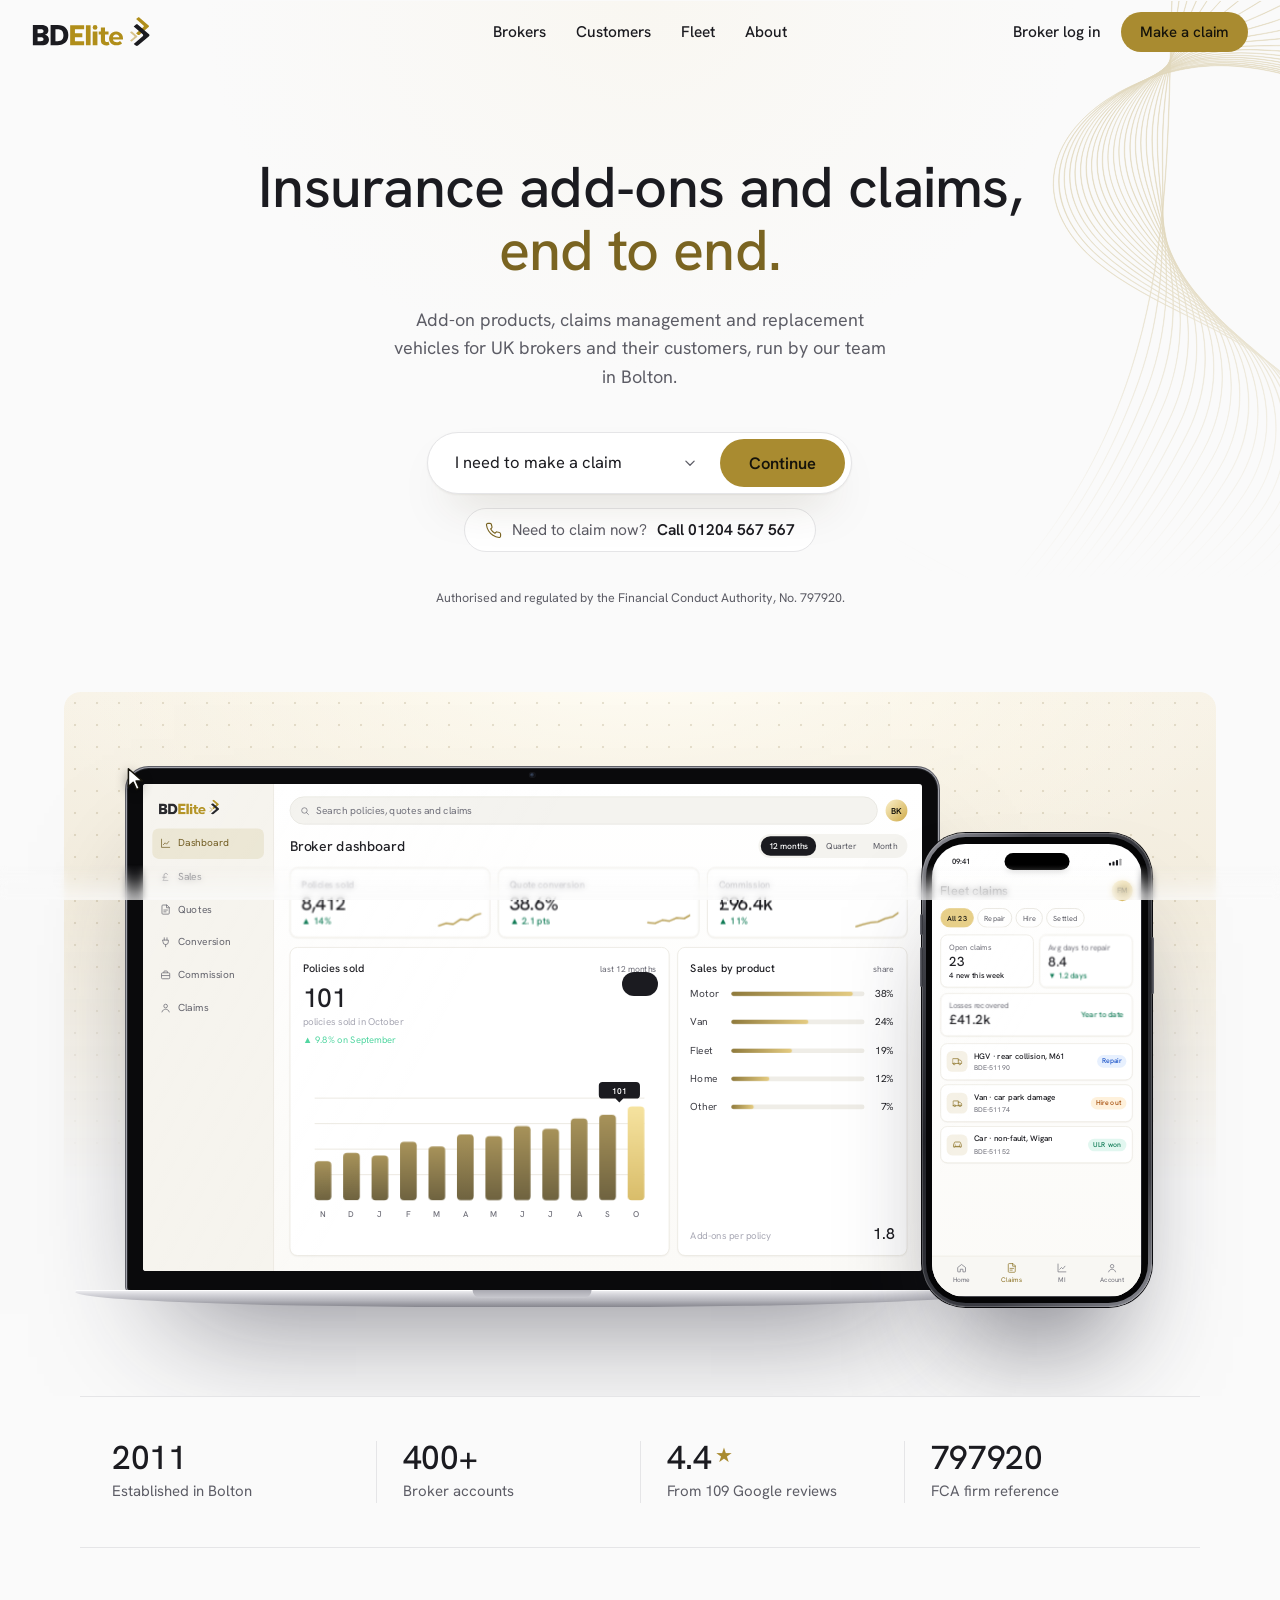
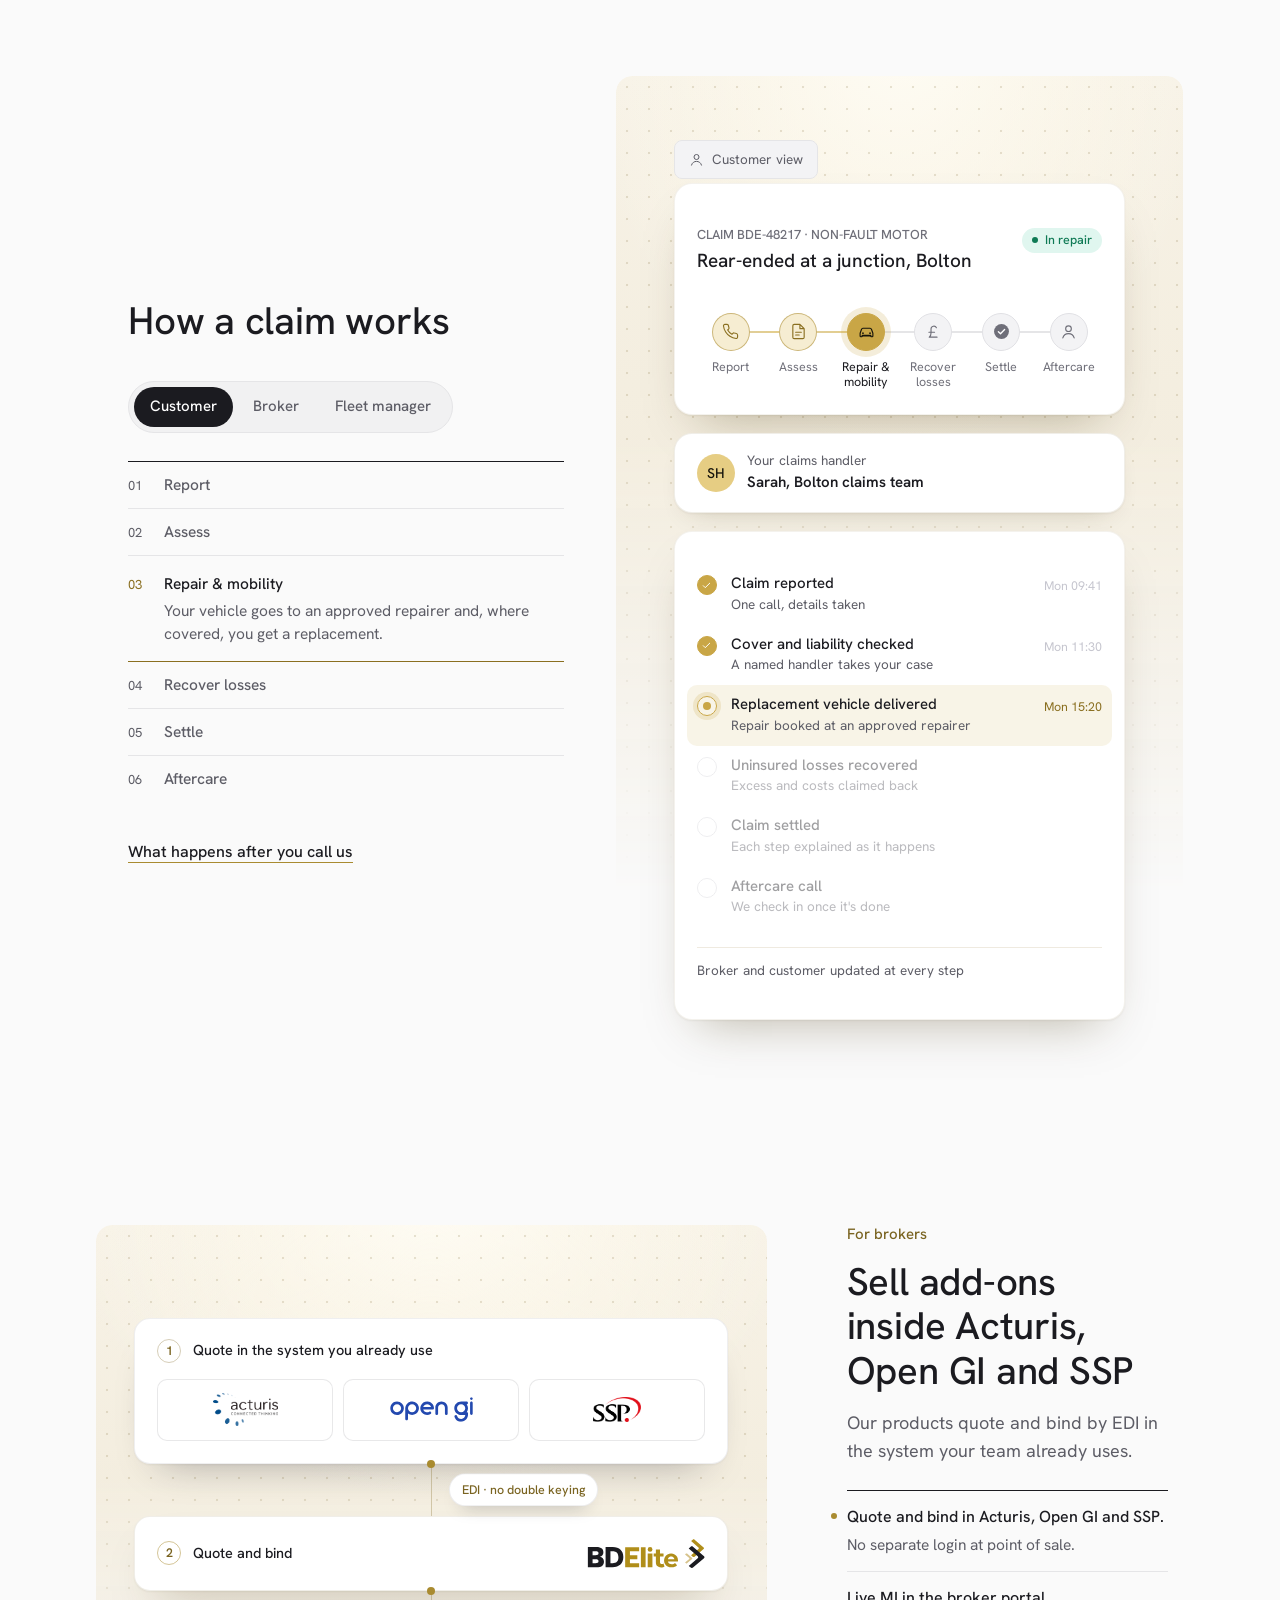
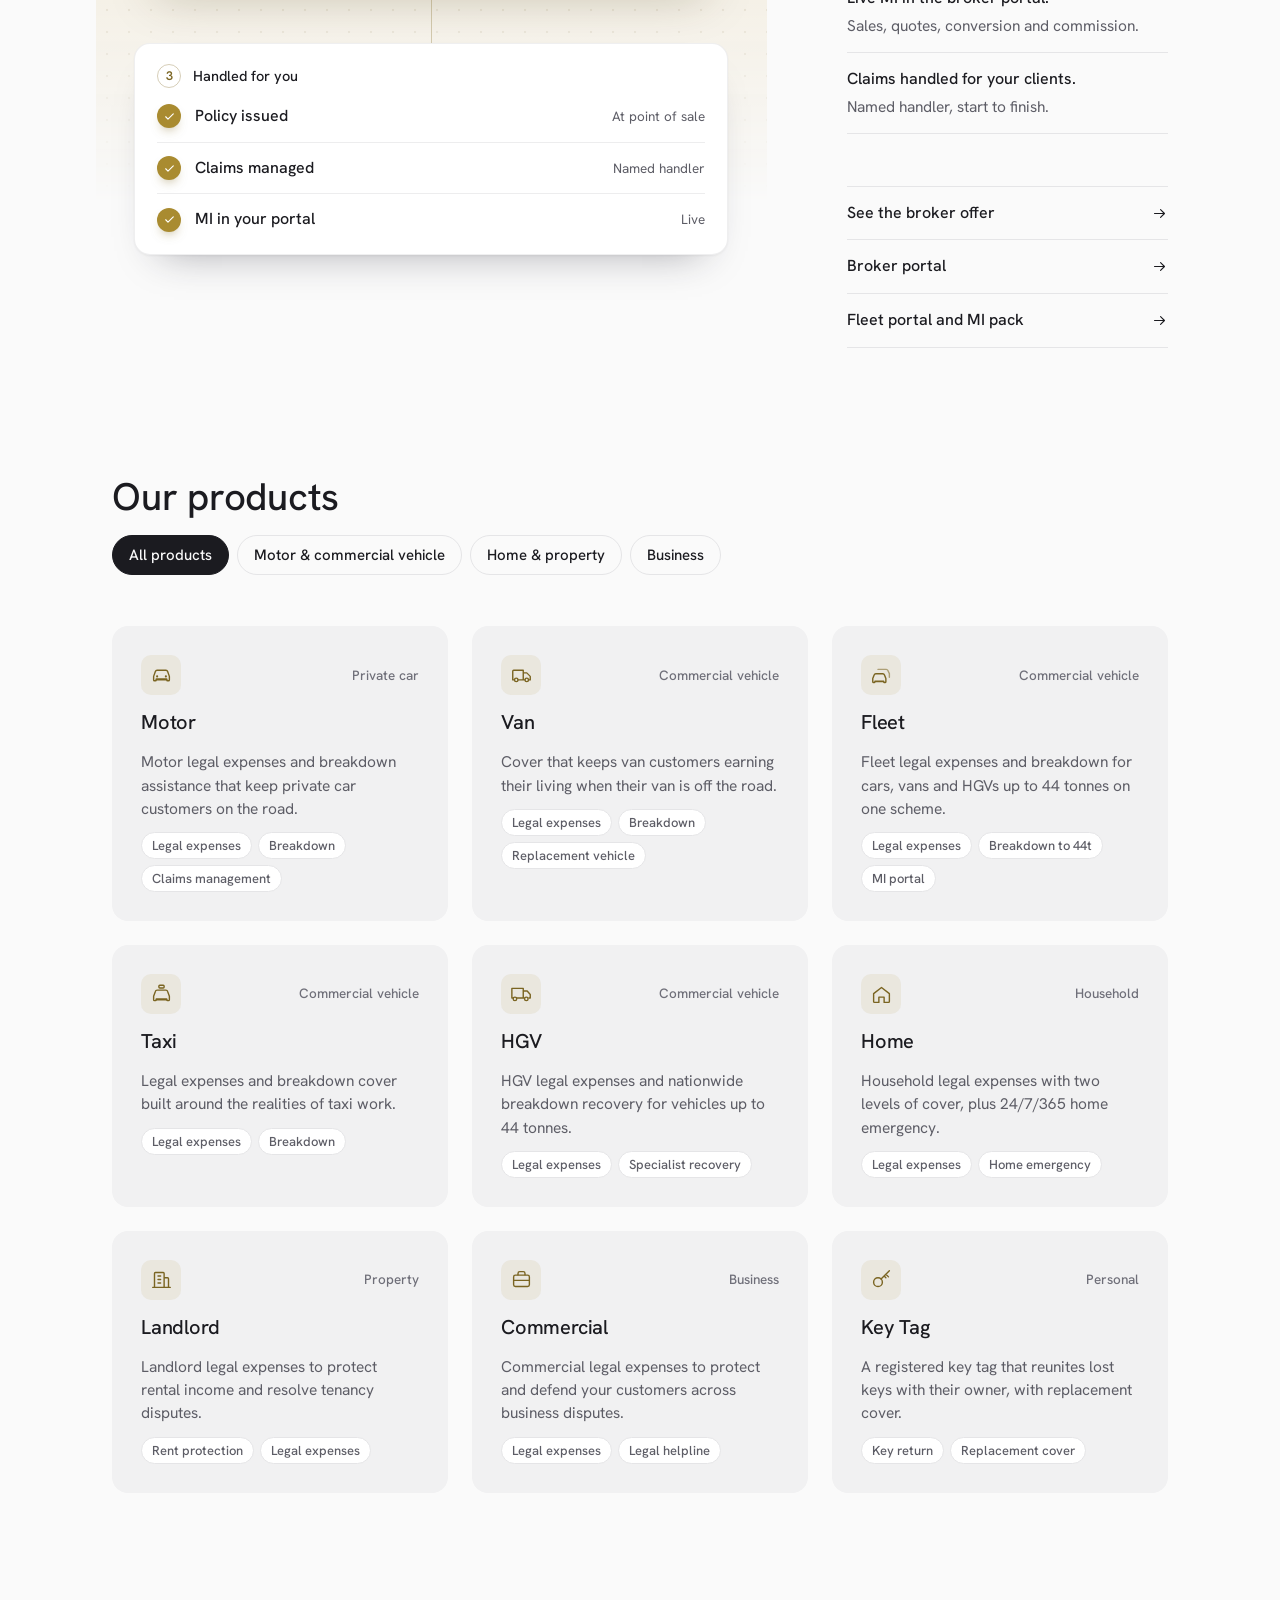
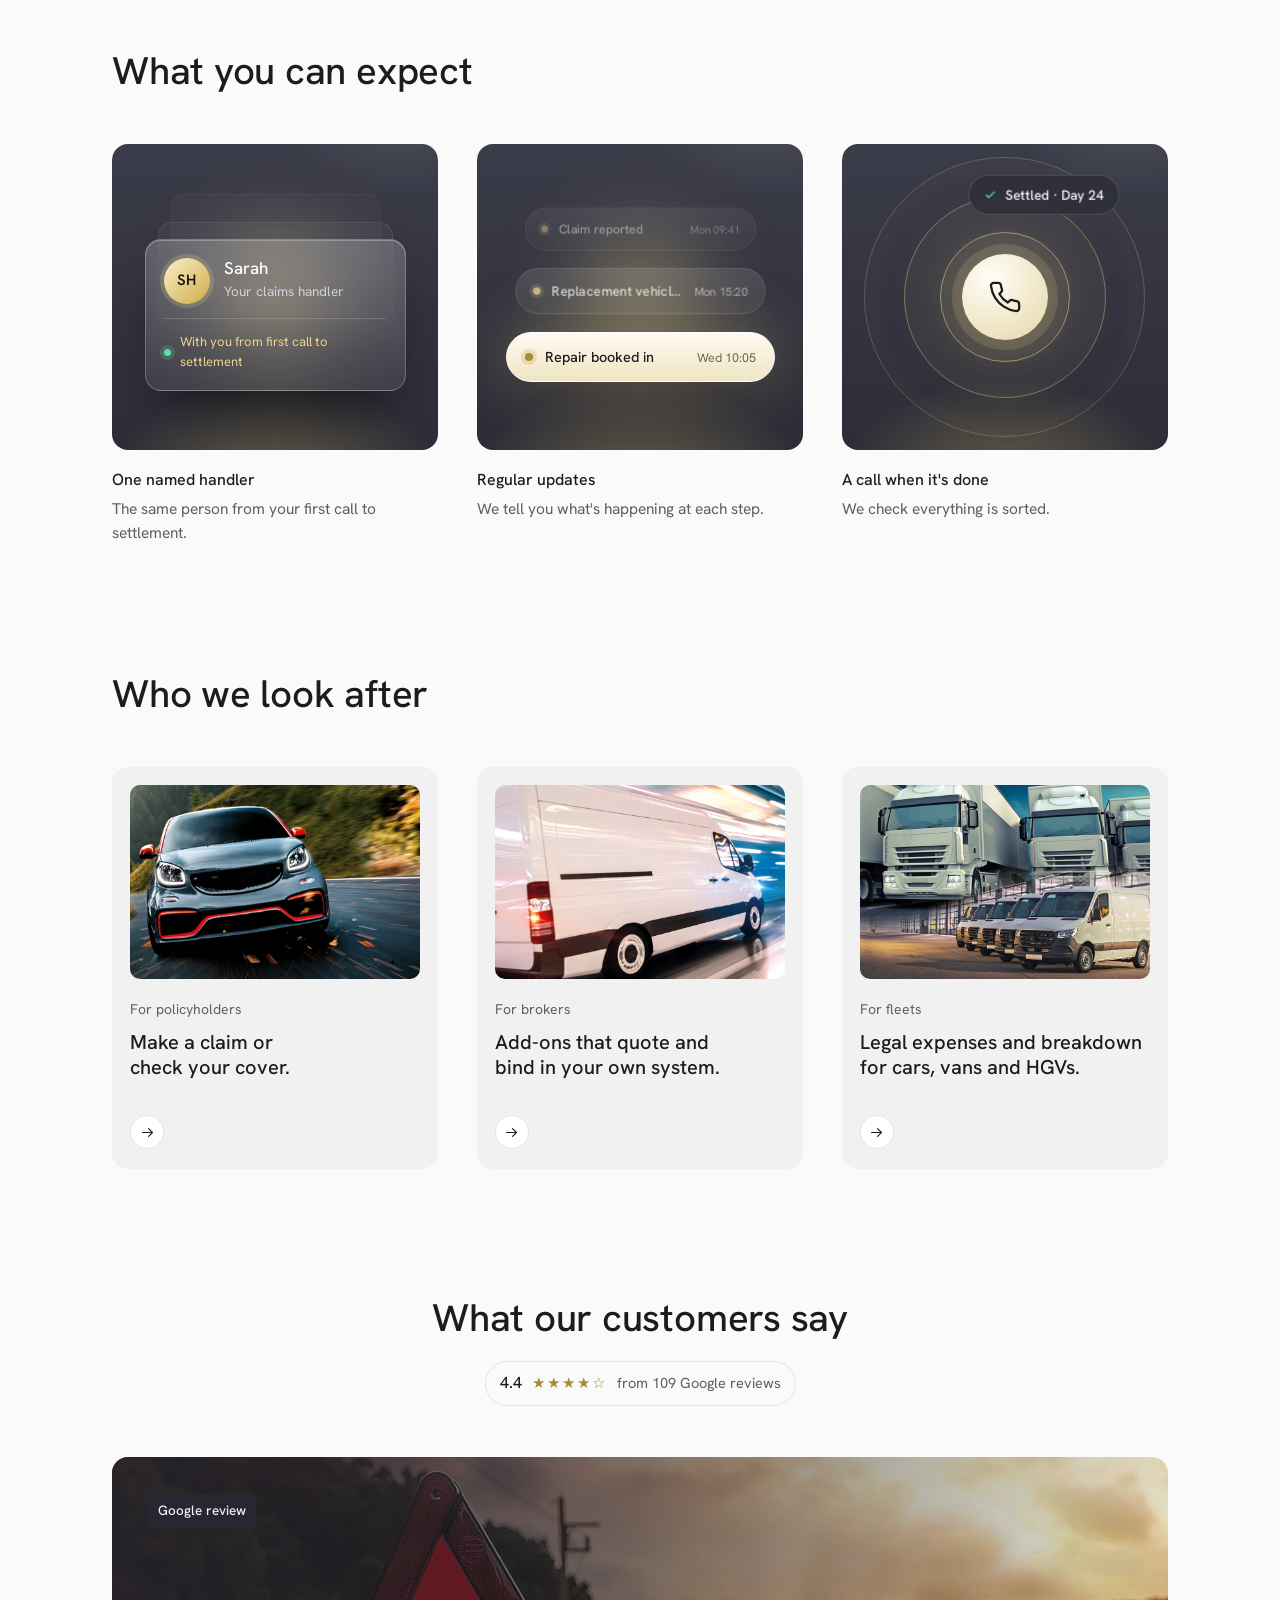
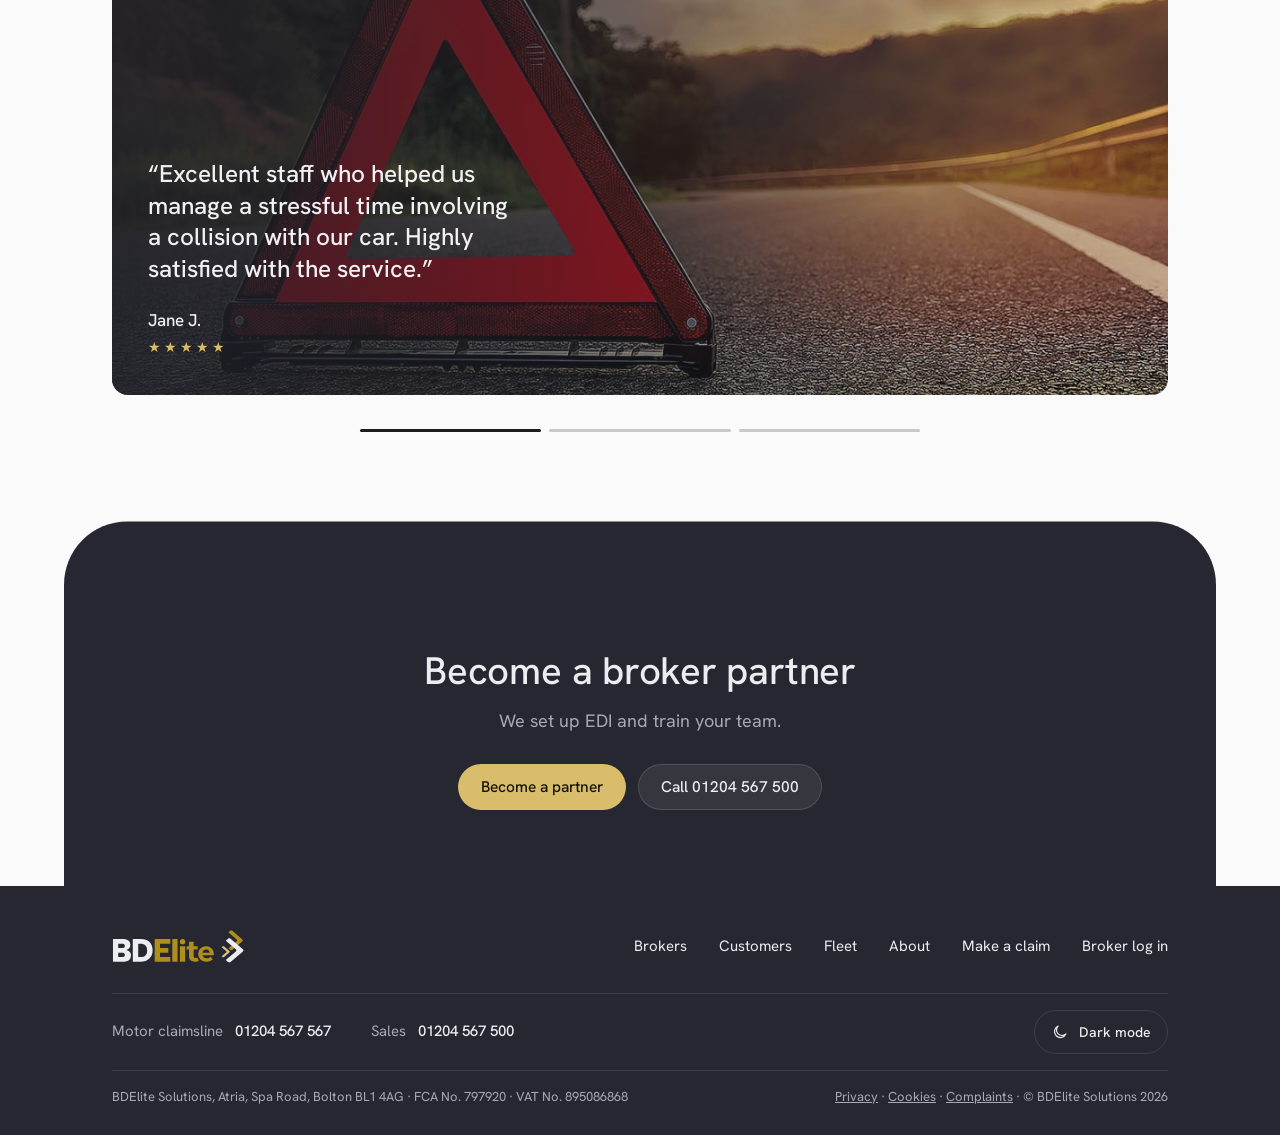
==== index.html @ dc397ffe "Dark mode: claim step line no longer shows through completed step icons Co-Authored-By: Claude Opus " ====
<!doctype html><html><head><meta charset=utf8><meta name=viewport content="width=device-width,initial-scale=1,viewport-fit=cover"><style>:root{color-scheme:light;box-sizing:border-box;padding-top:env(safe-area-inset-top,0px);padding-bottom:env(safe-area-inset-bottom,0px)}html{scroll-padding-top:env(safe-area-inset-top,0px)}body{margin:0;padding:0;font:14px -apple-system,BlinkMacSystemFont,sans-serif;background:#fff;color:#000}img{max-width:100%}[hidden]:not([hidden=until-found i]){display:none!important}</style></head><body>
<title>BDElite Website</title>
<script>(function(){var k="bde-theme",v=null;try{v=localStorage.getItem(k)}catch(e){}if(v!=="light"&&v!=="dark")v=matchMedia("(prefers-color-scheme: dark)").matches?"dark":"light";document.documentElement.dataset.theme=v;})();</script>
<meta name="claude:viewport-fit-sides" content="cover">
<meta name="robots" content="noindex,nofollow">
<meta name="description" content="BDElite: legal expenses, breakdown, home emergency and total claims management for UK insurance brokers, their customers and fleets.">
<link rel="preconnect" href="https://fonts.googleapis.com">
<link rel="preconnect" href="https://fonts.gstatic.com" crossorigin>
<link rel="stylesheet" href="https://fonts.googleapis.com/css2?family=Hanken+Grotesk:wght@400;500;600&display=swap">
<style>
/* Layout concept: the logo's three chevrons become the three audiences (customer, broker, fleet).
   Dark "ink" bands carry the brand's gold wave; light paper bands carry the detail. */
:root{
  --paper:#fafaf9; --surface:#ffffff; --sunk:#f2f1ee; --line:#e4e3df;
  --fg:#18181b; --muted:#55555d; --faint:#8a8a92;
  --gold:#a98b30; --gold-hover:#8a7228; --gold-text:#7a6421; --gold-soft:#d7c38c; --gold-wash:rgba(169,139,48,.10);
  --ink:#121214; --ink-2:#1c1c1f; --ink-line:#2e2e33; --on-ink:#f5f5f4; --on-ink-muted:#a8a8b0; --gold-on-ink:#d4b45c;
  --ok:#0f8a5f; --ok-wash:rgba(16,185,129,.12); --info:#2563eb; --info-wash:rgba(59,130,246,.12); --warn:#b45309; --warn-wash:rgba(245,158,11,.14);
  --logo-k:#111;
  --f-display:"Montserrat","Segoe UI",Arial,sans-serif;
  --f-body:"Source Sans 3","Segoe UI",-apple-system,Roboto,Arial,sans-serif;
  --f-mono:"IBM Plex Mono",ui-monospace,Consolas,monospace;
  --r:14px; --r-sm:10px;
  --shadow:0 1px 2px rgba(0,0,0,.04),0 12px 32px -12px rgba(0,0,0,.14);
  --max:1200px;
}
@media (prefers-color-scheme: dark){:root:not([data-theme="light"]){
  --paper:#0d0d0f; --surface:#161619; --sunk:#111113; --line:#2a2a2f;
  --fg:#f4f4f5; --muted:#b0b0b8; --faint:#7c7c86;
  --gold-text:#d4b45c; --gold-wash:rgba(212,180,92,.12);
  --ink:#08080a; --ink-2:#18181b; --ink-line:#2b2b31;
  --ok:#34d399; --ok-wash:rgba(52,211,153,.14); --info:#60a5fa; --info-wash:rgba(96,165,250,.14); --warn:#fbbf24; --warn-wash:rgba(251,191,36,.14);
  --logo-k:#f4f4f5; --shadow:0 1px 2px rgba(0,0,0,.4),0 16px 40px -16px rgba(0,0,0,.7);
  color-scheme:dark}}
:root[data-theme="dark"]{
  --paper:#0d0d0f; --surface:#161619; --sunk:#111113; --line:#2a2a2f;
  --fg:#f4f4f5; --muted:#b0b0b8; --faint:#7c7c86;
  --gold-text:#d4b45c; --gold-wash:rgba(212,180,92,.12);
  --ink:#08080a; --ink-2:#18181b; --ink-line:#2b2b31;
  --ok:#34d399; --ok-wash:rgba(52,211,153,.14); --info:#60a5fa; --info-wash:rgba(96,165,250,.14); --warn:#fbbf24; --warn-wash:rgba(251,191,36,.14);
  --logo-k:#f4f4f5; --shadow:0 1px 2px rgba(0,0,0,.4),0 16px 40px -16px rgba(0,0,0,.7);
  color-scheme:dark}

*{box-sizing:border-box}
html{scroll-behavior:smooth}
@media (prefers-reduced-motion:reduce){html{scroll-behavior:auto}*,*::before,*::after{animation:none!important;transition:none!important}}
body{background:var(--paper);color:var(--fg);font:400 17px/1.6 var(--f-body);-webkit-font-smoothing:antialiased}
body::before{content:"";position:fixed;inset:0 0 auto;height:env(safe-area-inset-top,0px);z-index:60;background:var(--ink)}
a{color:inherit}
h1,h2,h3,h4{font-family:var(--f-display);margin:0;text-wrap:balance;letter-spacing:-.02em}
p{margin:0}
button,input,select,textarea{font:inherit;color:inherit}
:focus-visible{outline:2px solid var(--gold);outline-offset:3px;border-radius:6px}
.wrap{max-width:var(--max);margin:0 auto;padding-left:max(16px,env(safe-area-inset-left,0px));padding-right:max(16px,env(safe-area-inset-right,0px))}
@media (min-width:720px){.wrap{padding-left:max(32px,env(safe-area-inset-left,0px));padding-right:max(32px,env(safe-area-inset-right,0px))}}
.sr{position:absolute;width:1px;height:1px;overflow:hidden;clip:rect(0 0 0 0);white-space:nowrap}
.mono{font-family:var(--f-mono);font-variant-numeric:tabular-nums}
.eyebrow{font:700 12.5px/1.2 var(--f-display);letter-spacing:.14em;text-transform:uppercase;color:var(--gold-text);display:flex;align-items:center;gap:10px}
.ink .eyebrow{color:var(--gold-on-ink)}
.h-xl{font-size:clamp(38px,5.6vw,68px);line-height:1.02;font-weight:800;letter-spacing:-.035em}
.h-l{font-size:clamp(30px,3.6vw,44px);line-height:1.08;font-weight:800;letter-spacing:-.03em}
.h-m{font-size:22px;line-height:1.2;font-weight:700}
.h-s{font-size:17px;line-height:1.3;font-weight:700;letter-spacing:-.01em}
.lede{font-size:clamp(18px,1.6vw,20px);line-height:1.55;color:var(--muted);max-width:58ch}
.ink .lede{color:var(--on-ink-muted)}
.gold{color:var(--gold-text)}
.ink .gold{color:var(--gold-on-ink)}

/* Chevron mark (from the logo) */
.chev{display:inline-block;width:14px;height:16px;flex:none}
.chev path{fill:currentColor}
.c-customer{color:var(--gold-soft)} .c-broker{color:var(--gold)} .c-fleet{color:var(--fg)}
.ink .c-fleet{color:var(--on-ink)}

/* Buttons */
.btn{display:inline-flex;align-items:center;justify-content:center;gap:10px;min-height:48px;padding:0 22px;border-radius:999px;font:700 15px/1 var(--f-display);letter-spacing:-.005em;text-decoration:none;border:1.5px solid transparent;cursor:pointer;transition:background .18s,border-color .18s,transform .18s,color .18s;white-space:nowrap}
.btn:active{transform:translateY(1px)}
.btn-gold{background:var(--gold);color:#111}
.btn-gold:hover{background:var(--gold-soft)}
.btn-dark{background:var(--fg);color:var(--paper)}
.btn-dark:hover{background:var(--gold);color:#111}
.btn-line{border-color:var(--line);background:transparent}
.btn-line:hover{border-color:var(--fg)}
.ink .btn-line{border-color:var(--ink-line);color:var(--on-ink)}
.ink .btn-line:hover{border-color:var(--on-ink)}
.btn svg{width:18px;height:18px}
.arrow{transition:transform .2s}
a:hover>.arrow,button:hover>.arrow{transform:translateX(3px)}

/* Utility bar */
.util{background:var(--ink);color:var(--on-ink-muted);font-size:14px}
.util .wrap{display:flex;align-items:center;gap:22px;min-height:40px;flex-wrap:wrap}
.util strong{color:var(--on-ink);font-weight:600}
.util .tel{font-family:var(--f-mono);color:var(--gold-on-ink);text-decoration:none;font-weight:600}
.util .spacer{flex:1}
.util .hide-s{display:none}
@media (min-width:860px){.util .hide-s{display:inline}}
.util-dot{width:7px;height:7px;border-radius:50%;background:#22c55e;box-shadow:0 0 0 3px rgba(34,197,94,.2);display:inline-block;margin-right:8px;vertical-align:1px}

/* Header */
header.site{position:sticky;top:env(safe-area-inset-top,0px);z-index:50;background:color-mix(in srgb,var(--paper) 88%,transparent);backdrop-filter:saturate(1.4) blur(14px);-webkit-backdrop-filter:saturate(1.4) blur(14px);border-bottom:1px solid var(--line)}
header.site .wrap{display:flex;align-items:center;gap:24px;min-height:76px}
.brand{display:flex;flex-direction:column;gap:3px;text-decoration:none;flex:none}
.brand svg{width:148px;height:auto;display:block}
.brand span{font:500 10.5px/1 var(--f-body);letter-spacing:.04em;color:var(--muted)}
nav.main{display:none;gap:4px;margin-left:12px}
nav.main a{font:600 15px/1 var(--f-display);text-decoration:none;padding:10px 14px;border-radius:999px;color:var(--muted);display:flex;align-items:center;gap:8px}
nav.main a:hover{color:var(--fg);background:var(--sunk)}
nav.main a[aria-current="page"]{color:var(--fg);background:var(--sunk)}
.head-actions{margin-left:auto;display:flex;gap:10px;align-items:center}
.portal-menu{position:relative}
.portal-menu summary{list-style:none}
.portal-menu summary::-webkit-details-marker{display:none}
.portal-pop{position:absolute;right:0;top:calc(100% + 10px);width:290px;background:var(--surface);border:1px solid var(--line);border-radius:var(--r);box-shadow:var(--shadow);padding:8px;z-index:5}
.portal-pop a{display:grid;grid-template-columns:auto 1fr;gap:2px 12px;padding:12px;border-radius:var(--r-sm);text-decoration:none}
.portal-pop a:hover{background:var(--sunk)}
.portal-pop b{font:700 15px/1.2 var(--f-display)}
.portal-pop small{grid-column:2;color:var(--muted);font-size:14px;line-height:1.35}
.portal-pop .chev{grid-row:span 2;margin-top:2px}
.menu-btn{display:inline-flex;width:48px;height:48px;border-radius:50%;border:1.5px solid var(--line);background:transparent;align-items:center;justify-content:center;cursor:pointer}
.hide-m{display:none!important}
@media (min-width:1020px){nav.main{display:flex}.menu-btn{display:none}.hide-m{display:inline-flex!important}}
@media (max-width:520px){
  header.site .wrap{gap:10px;min-height:66px}
  .brand svg{width:112px}.brand span{display:none}
  .head-actions{gap:8px}
  .head-actions .btn-gold{padding:0 16px;font-size:14px;min-height:44px}
  .menu-btn{width:44px;height:44px}
  .util .wrap{font-size:13px;gap:10px}
}
.mobile-nav{border-top:1px solid var(--line);padding-block:12px 20px;display:grid;gap:4px}
.mobile-nav a{font:700 18px/1 var(--f-display);text-decoration:none;padding:14px 4px;display:flex;gap:12px;align-items:center;border-bottom:1px solid var(--line)}
@media (min-width:1020px){.mobile-nav{display:none!important}}

/* Sections */
section{position:relative}
.band{padding-block:clamp(64px,8vw,112px)}
.band-tight{padding-block:clamp(48px,6vw,80px)}
.ink{background:var(--ink);color:var(--on-ink);overflow:hidden;border-block:1px solid var(--ink-line)}
.waves{position:absolute;inset:0;background:url("wavylines.svg") no-repeat center/cover;opacity:.22;pointer-events:none}
.waves.right{background-position:70% 40%;background-size:auto 150%;opacity:.28}
.sunk{background:var(--sunk)}
.sec-head{display:grid;gap:16px;margin-bottom:clamp(36px,4vw,56px);max-width:760px}

/* HOME HERO */
.hero{padding-block:clamp(56px,7vw,96px) clamp(56px,7vw,88px)}
.hero-grid{display:grid;gap:56px;align-items:center;position:relative}
@media (min-width:1020px){.hero-grid{grid-template-columns:1.08fr .92fr}}
.hero h1 em{font-style:normal;color:var(--gold-on-ink)}
.hero .lede{margin-top:22px}
.doors{display:grid;gap:10px;margin-top:36px;max-width:620px}
.door{display:grid;grid-template-columns:auto 1fr auto;align-items:center;gap:18px;padding:18px 20px;border-radius:var(--r);background:var(--ink-2);border:1px solid var(--ink-line);text-decoration:none;color:var(--on-ink);transition:border-color .2s,background .2s,transform .2s}
.door:hover{border-color:var(--gold);transform:translateX(4px)}
.door .chev{width:20px;height:24px}
.door b{display:block;font:700 18px/1.2 var(--f-display);letter-spacing:-.01em}
.door small{display:block;color:var(--on-ink-muted);font-size:15px;line-height:1.35;margin-top:3px}
.door .go{color:var(--gold-on-ink)}
.door.urgent{background:var(--gold);border-color:var(--gold);color:#111}
.door.urgent small{color:#2a2410}
.door.urgent .go,.door.urgent .chev{color:#111}
.door.urgent:hover{background:var(--gold-soft);border-color:var(--gold-soft)}

/* Tracker card */
.tracker{background:var(--ink-2);border:1px solid var(--ink-line);border-radius:20px;padding:24px;box-shadow:0 30px 80px -30px rgba(0,0,0,.8);position:relative;max-width:520px;width:100%;justify-self:center}
.tk-top{display:flex;justify-content:space-between;align-items:flex-start;gap:12px;flex-wrap:wrap}
.tk-ref{font:600 13px/1 var(--f-mono);color:var(--on-ink-muted)}
.tk-title{font:700 19px/1.25 var(--f-display);margin-top:8px}
.pill{display:inline-flex;align-items:center;gap:7px;font:700 11.5px/1 var(--f-display);letter-spacing:.08em;text-transform:uppercase;padding:7px 10px;border-radius:999px;white-space:nowrap}
.pill::before{content:"";width:6px;height:6px;border-radius:50%;background:currentColor}
.pill-live{color:#4ade80;background:rgba(74,222,128,.12)}
.pill-done{color:var(--gold-on-ink);background:rgba(212,180,92,.14)}
.tk-handler{display:flex;align-items:center;gap:12px;margin-top:18px;padding:12px;border-radius:12px;background:rgba(255,255,255,.04)}
.avatar{width:38px;height:38px;border-radius:50%;background:linear-gradient(135deg,var(--gold-soft),var(--gold));color:#111;display:grid;place-items:center;font:800 14px/1 var(--f-display);flex:none}
.tk-handler small{display:block;color:var(--on-ink-muted);font-size:13.5px;line-height:1.3}
.tk-handler b{font-weight:600;font-size:15px}
.tk-steps{list-style:none;margin:20px 0 0;padding:0;display:grid;gap:0}
.tk-steps li{display:grid;grid-template-columns:22px 1fr auto;gap:12px;padding:9px 0;position:relative;color:var(--on-ink-muted);transition:color .4s}
.tk-steps li::before{content:"";position:absolute;left:10px;top:30px;bottom:-9px;width:2px;background:var(--ink-line)}
.tk-steps li:last-child::before{display:none}
.tk-dot{width:22px;height:22px;border-radius:50%;border:2px solid var(--ink-line);display:grid;place-items:center;background:var(--ink-2);position:relative;z-index:1;transition:all .4s}
.tk-dot svg{width:12px;height:12px;opacity:0;transition:opacity .3s}
.tk-steps b{font-weight:600;font-size:15.5px;line-height:1.3;display:block}
.tk-steps small{font-size:13.5px;line-height:1.3;display:block;opacity:.8}
.tk-steps time{font:500 12.5px/1.6 var(--f-mono);opacity:.75}
.tk-steps li.done{color:var(--on-ink)}
.tk-steps li.done .tk-dot{background:var(--gold);border-color:var(--gold)}
.tk-steps li.done .tk-dot svg{opacity:1}
.tk-steps li.now{color:var(--on-ink)}
.tk-steps li.now .tk-dot{border-color:var(--gold-on-ink);box-shadow:0 0 0 5px rgba(212,180,92,.18)}
.tk-steps li.now .tk-dot::after{content:"";width:8px;height:8px;border-radius:50%;background:var(--gold-on-ink);animation:pulse 1.4s ease-in-out infinite}
@keyframes pulse{50%{transform:scale(.6);opacity:.5}}
.tk-foot{display:flex;justify-content:space-between;gap:12px;margin-top:16px;padding-top:16px;border-top:1px solid var(--ink-line);font-size:13.5px;color:var(--on-ink-muted);flex-wrap:wrap}
.tk-foot .mono{color:var(--gold-on-ink);font-weight:600}
.example-tag{font:600 11px/1 var(--f-mono);letter-spacing:.06em;text-transform:uppercase;color:var(--on-ink-muted);opacity:.7}

/* Proof strip */
.proof{border-bottom:1px solid var(--line);background:var(--surface)}
.proof .wrap{display:grid;grid-template-columns:repeat(2,1fr);gap:0}
@media (min-width:900px){.proof .wrap{grid-template-columns:repeat(4,1fr)}}
.proof div.item{padding:26px 20px 26px 0;display:grid;gap:4px}
.proof div.item + div.item{padding-left:20px;border-left:1px solid var(--line)}
@media (max-width:899px){.proof div.item:nth-child(3){border-left:0;padding-left:0}.proof div.item:nth-child(n+3){border-top:1px solid var(--line)}}
.proof .num{font:800 clamp(26px,3vw,34px)/1 var(--f-display);letter-spacing:-.03em}
.proof .lbl{color:var(--muted);font-size:15px;line-height:1.35}

/* Journey */
.aud-switch{display:inline-flex;padding:5px;border-radius:999px;background:var(--sunk);border:1px solid var(--line);gap:4px;flex-wrap:wrap}
.aud-switch button{border:0;background:transparent;padding:10px 16px;border-radius:999px;font:700 14.5px/1 var(--f-display);cursor:pointer;color:var(--muted);display:inline-flex;align-items:center;gap:8px;min-height:44px}
.aud-switch button[aria-pressed="true"]{background:var(--surface);color:var(--fg);box-shadow:0 1px 3px rgba(0,0,0,.12)}
.journey{display:grid;gap:0;margin-top:36px;counter-reset:j}
@media (min-width:900px){.journey{grid-template-columns:repeat(3,1fr);row-gap:44px}}
.j-step{counter-increment:j;padding:22px 0 24px;border-top:2px solid var(--line);position:relative;display:grid;gap:10px;align-content:start}
@media (min-width:900px){.j-step{border-top:0;padding:0 32px 0 0}.j-step p{max-width:34ch}}
.j-step::before{content:counter(j,decimal-leading-zero);font:600 13px/1 var(--f-mono);color:var(--gold-text)}
.j-bar{height:3px;background:var(--line);border-radius:3px;overflow:hidden;display:none}
@media (min-width:900px){.j-bar{display:block;margin-bottom:22px}}
.j-bar i{display:block;height:100%;width:0;background:var(--gold);transition:width .7s cubic-bezier(.2,.7,.2,1)}
.journey.on .j-bar i{width:100%}
.j-step:nth-child(2) .j-bar i{transition-delay:.12s}.j-step:nth-child(3) .j-bar i{transition-delay:.24s}.j-step:nth-child(4) .j-bar i{transition-delay:.36s}.j-step:nth-child(5) .j-bar i{transition-delay:.48s}.j-step:nth-child(6) .j-bar i{transition-delay:.6s}
.j-step h3{font-size:17px;line-height:1.25;font-weight:700}
.j-step p{color:var(--muted);font-size:15.5px;line-height:1.5}
.j-step p[data-fade]{animation:fade .35s ease}
@keyframes fade{from{opacity:0;transform:translateY(4px)}}

/* Products */
.filters{display:flex;gap:8px;flex-wrap:wrap;margin-bottom:28px}
.chip{border:1.5px solid var(--line);background:var(--surface);border-radius:999px;padding:0 16px;min-height:44px;font:600 14.5px/1 var(--f-display);cursor:pointer;color:var(--muted)}
.chip[aria-pressed="true"]{background:var(--fg);color:var(--paper);border-color:var(--fg)}
.products{display:grid;gap:14px;grid-template-columns:1fr}
@media (min-width:640px){.products{grid-template-columns:repeat(2,1fr)}}
@media (min-width:960px){.products{grid-template-columns:repeat(3,1fr)}}
.prod{background:var(--surface);border:1px solid var(--line);border-radius:var(--r);padding:22px;display:grid;gap:12px;align-content:start;transition:border-color .2s,transform .2s}
.prod:hover{border-color:var(--gold);transform:translateY(-2px)}
.prod-top{display:flex;justify-content:space-between;align-items:center;gap:8px}
.prod-cat{font:600 12px/1 var(--f-mono);letter-spacing:.04em;color:var(--faint);text-transform:uppercase}
.prod h3{font-size:21px;font-weight:800}
.prod p{color:var(--muted);font-size:15.5px;line-height:1.5}
.tags{display:flex;flex-wrap:wrap;gap:6px}
.tag{font:600 12.5px/1 var(--f-body);padding:6px 9px;border-radius:6px;background:var(--gold-wash);color:var(--gold-text)}
.prod[hidden]{display:none}

/* Integration */
.edi{display:grid;gap:40px;align-items:center}
@media (min-width:960px){.edi{grid-template-columns:1fr 1.1fr}}
.flow{display:grid;gap:12px;position:relative}
.flow-row{position:relative;z-index:1}
@media (min-width:621px){.flow .flow-row{gap:56px}}
.wires{position:absolute;inset:0;width:100%;height:100%;overflow:visible;z-index:0;pointer-events:none}
.wires path{fill:none;stroke-width:1.5}
.wires .base path{stroke:rgba(212,180,92,.28)}
.wires .pulse path{stroke:var(--gold-on-ink);stroke-dasharray:10 140;stroke-linecap:round;animation:flowdash 2.8s linear infinite}
.wires .pulse path:nth-child(2){animation-delay:-.9s}.wires .pulse path:nth-child(3){animation-delay:-1.8s}
.wires .pulse path:nth-child(n+4){animation-delay:-1.4s}
@keyframes flowdash{from{stroke-dashoffset:150}to{stroke-dashoffset:0}}
.sys div{position:relative;z-index:1}
.flow-row{display:grid;grid-template-columns:1fr auto 1fr;align-items:center;gap:14px}
.sys{display:grid;gap:8px}
.sys div{background:var(--ink-2);border:1px solid var(--ink-line);border-radius:12px;padding:14px 16px;font:700 16px/1 var(--f-display);display:flex;justify-content:space-between;align-items:center;gap:8px}
.sys div small{font:500 12px/1 var(--f-mono);color:var(--on-ink-muted)}
.hub{width:116px;height:116px;border-radius:50%;border:1.5px solid var(--gold);display:grid;place-items:center;text-align:center;position:relative;background:radial-gradient(circle,rgba(212,180,92,.16),transparent 70%)}
.hub svg{width:70px}
.hub::before,.hub::after{content:"";position:absolute;inset:-12px;border-radius:50%;border:1px dashed rgba(212,180,92,.35);animation:spin 40s linear infinite}
.hub::after{inset:-26px;border-style:dotted;animation-duration:60s;animation-direction:reverse}
@keyframes spin{to{transform:rotate(360deg)}}
.out div{border-color:rgba(212,180,92,.35)}
.out div::before{content:"";width:8px;height:8px;border-radius:50%;background:var(--gold-on-ink);flex:none}
.out div{justify-content:flex-start;font:600 15px/1.2 var(--f-body)}
@media (max-width:620px){.flow-row{grid-template-columns:1fr}.hub{margin:8px auto}}
.checks{list-style:none;padding:0;margin:28px 0 0;display:grid;gap:14px}
.checks li{display:grid;grid-template-columns:24px 1fr;gap:12px;line-height:1.45}
.checks li svg{width:22px;height:22px;color:var(--gold-on-ink);margin-top:1px}
.checks li b{font-weight:600}
.ink .checks li span{color:var(--on-ink-muted)}
.ink .checks li b{color:var(--on-ink)}

/* Portal mockups */
.portals{display:grid;gap:20px}
@media (min-width:960px){.portals{grid-template-columns:1fr 1fr}}
.mock{background:var(--surface);border:1px solid var(--line);border-radius:18px;box-shadow:var(--shadow);overflow:hidden;min-width:0}
.mock-bar{display:flex;align-items:center;gap:10px;padding:12px 16px;border-bottom:1px solid var(--line);background:var(--sunk)}
.mock-bar i{width:10px;height:10px;border-radius:50%;background:var(--line);display:block}
.mock-bar span{margin-left:8px;font:500 12.5px/1 var(--f-mono);color:var(--faint);overflow:hidden;text-overflow:ellipsis;white-space:nowrap}
.mock-body{padding:20px;display:grid;gap:16px}
.mock-head{display:flex;justify-content:space-between;align-items:baseline;gap:10px;flex-wrap:wrap}
.mock-head b{font:700 17px/1.2 var(--f-display)}
.kpis{display:grid;grid-template-columns:repeat(3,1fr);gap:10px}
.kpi{border:1px solid var(--line);border-radius:12px;padding:12px;display:grid;gap:4px;min-width:0}
.kpi small{font-size:12.5px;color:var(--muted);line-height:1.25}
.kpi b{font:800 21px/1 var(--f-display);letter-spacing:-.02em;font-variant-numeric:tabular-nums}
.kpi em{font:600 12px/1 var(--f-mono);font-style:normal}
.up{color:var(--ok)}
.chart{width:100%;height:auto;display:block}
.chart text{fill:var(--faint);font:500 10px var(--f-mono)}
.rows{display:grid;gap:0;border:1px solid var(--line);border-radius:12px;overflow:hidden}
.row{display:grid;grid-template-columns:auto 1fr auto;gap:12px;align-items:center;padding:11px 14px;font-size:14.5px}
.row + .row{border-top:1px solid var(--line)}
.row .mono{font-size:12.5px;color:var(--faint)}
.row span{min-width:0;overflow:hidden;text-overflow:ellipsis;white-space:nowrap}
.st{font:700 11px/1 var(--f-display);letter-spacing:.05em;text-transform:uppercase;padding:6px 8px;border-radius:6px;white-space:nowrap}
.st-ok{color:var(--ok);background:var(--ok-wash)}
.st-info{color:var(--info);background:var(--info-wash)}
.st-warn{color:var(--warn);background:var(--warn-wash)}
.mock-note{font:500 12px/1.3 var(--f-mono);color:var(--faint)}
@media (max-width:480px){.kpis{grid-template-columns:1fr 1fr}.kpis .kpi:last-child{grid-column:span 2}}

/* Quote */
.quote{display:grid;gap:28px;max-width:900px}
.quote blockquote{margin:0;font:700 clamp(26px,3.4vw,40px)/1.2 var(--f-display);letter-spacing:-.025em;text-wrap:balance}
.stars{color:var(--gold);letter-spacing:4px;font-size:20px}
.gstar{color:var(--gold);font-size:.7em;margin-left:4px;vertical-align:.25em}
.grating{display:inline-flex;align-items:center;gap:10px;flex-wrap:wrap;padding:10px 14px;border:1px solid var(--line);border-radius:999px;background:var(--surface);font-size:15px;color:var(--muted);width:fit-content}
.grating b{font:800 17px/1 var(--f-display);color:var(--fg)}
.grating .stars{font-size:15px;letter-spacing:2px}
.lines{display:grid;gap:0;margin-top:4px}
.lines div{display:flex;justify-content:space-between;align-items:center;gap:12px;padding:12px 0;border-top:1px solid var(--line);flex-wrap:wrap}
.lines div:first-child{border-top:0}
.lines b{font-weight:600}
.lines a{font:600 17px/1 var(--f-mono);text-decoration:none;color:var(--fg)}
.quote cite{font-style:normal;color:var(--muted)}

.promise{display:grid;gap:48px;align-items:center}
@media (min-width:960px){.promise{grid-template-columns:1.35fr 1fr;gap:72px}}
.quote blockquote{position:relative}
.promise-list{display:grid;gap:0;background:var(--surface);border:1px solid var(--line);border-radius:18px;padding:26px}
.promise-list .eyebrow{margin-bottom:10px}
.promise-list div{display:grid;grid-template-columns:40px 1fr;gap:14px;padding:16px 0;border-top:1px solid var(--line)}
.promise-list div:first-of-type{border-top:0}
.promise-list svg{width:40px;height:40px;padding:9px;border-radius:12px;background:var(--gold-wash);color:var(--gold-text)}
.promise-list b{display:block;font:700 16px/1.3 var(--f-display);margin-bottom:3px}
.promise-list span{color:var(--muted);font-size:15.5px;line-height:1.45}
/* ===== Visual layer: journey scene, devices, photography ===== */
.scene{position:relative;margin-top:clamp(40px,5vw,64px);overflow:hidden;border-top:1px solid rgba(212,180,92,.18);padding-top:12px}
.scene svg{display:block;width:100%;height:auto;min-width:760px;will-change:transform}
.scene .hills{fill:none;stroke:rgba(212,180,92,.22);stroke-width:1.5}
.scene .hills.h2{stroke:rgba(212,180,92,.12)}
.scene .edge{stroke:rgba(245,245,244,.22);stroke-width:2}
.scene .lane{stroke:rgba(212,180,92,.5);stroke-width:3;stroke-dasharray:26 30}
.scene .post{stroke:var(--ink-line);stroke-width:2;stroke-dasharray:3 5;transition:stroke .4s}
.scene .ring{fill:none;stroke:transparent;stroke-width:1.5;transform-box:fill-box;transform-origin:center}
.scene .disc{fill:var(--ink-2);stroke:var(--ink-line);stroke-width:2;transition:fill .4s,stroke .4s}
.scene .ico{color:var(--on-ink-muted);transition:color .4s}
.scene .lbl{fill:var(--on-ink-muted);font:600 19px var(--f-display);transition:fill .4s}
.scene .num{fill:var(--on-ink-muted);font:500 14px var(--f-mono);opacity:.7}
.scene .car{color:var(--gold-on-ink)}
.scene .bc.on .disc{fill:var(--gold);stroke:var(--gold)}
.scene .bc.on .ico{color:#111}
.scene .bc.on .lbl{fill:var(--on-ink)}
.scene .bc.on .num{fill:var(--gold-on-ink);opacity:1}
.scene .bc.on .post{stroke:var(--gold-on-ink)}
.scene .bc.pop .ring{stroke:var(--gold-on-ink);animation:ring .7s ease-out}
@keyframes ring{from{transform:scale(.7);opacity:1}to{transform:scale(1.35);opacity:0}}

.phone{position:relative;border-radius:46px;padding:11px;background:linear-gradient(150deg,#34343a,#0c0c0e 45%,#1d1d21);box-shadow:inset 0 0 0 1px rgba(255,255,255,.08),0 0 0 1px #000,0 40px 90px -30px rgba(0,0,0,.75);width:100%;max-width:400px;justify-self:center}
.phone::before{content:"";position:absolute;top:22px;left:50%;transform:translateX(-50%);width:84px;height:24px;border-radius:14px;background:#000;z-index:3}
.phone > .tracker,.phone > .mock{border-radius:36px;border:0;box-shadow:none;max-width:none;overflow:hidden}
.phone > .tracker{padding-top:16px}
.hero-phone{position:relative}
.hero-grid > .hero-phone::after{content:"";position:absolute;inset:8% -12%;background:radial-gradient(closest-side,rgba(212,180,92,.22),transparent);z-index:-1;filter:blur(10px)}
.hero-grid{isolation:isolate}
.sbar{display:flex;justify-content:space-between;align-items:center;font:600 12.5px/1 var(--f-body);color:var(--on-ink);padding:2px 10px 18px}
.sbar span:nth-child(2){opacity:0}
.phone > .mock .mock-bar{padding-top:44px;justify-content:center}
.phone > .mock .mock-bar i{display:none}
.phone .kpis{grid-template-columns:1fr 1fr}
.phone .kpis .kpi:last-child{grid-column:span 2}
.phone .row{grid-template-columns:1fr auto}
.phone .row .mono{display:none}

.devices{position:relative;display:grid;gap:28px;justify-items:center}
.laptop{width:100%;max-width:860px}
.laptop .screen{border:12px solid #19191c;border-bottom-width:18px;border-radius:20px 20px 0 0;overflow:hidden;background:var(--surface);box-shadow:0 0 0 1px var(--line),0 40px 80px -40px rgba(0,0,0,.45);margin:0 5%}
.laptop .screen .mock{border:0;border-radius:0;box-shadow:none}
.laptop .chart{max-height:210px;width:auto;max-width:100%;justify-self:center}
.laptop .base{height:16px;border-radius:2px 2px 16px 16px;background:linear-gradient(#e4e4e7,#a1a1aa 70%,#71717a);position:relative;box-shadow:0 18px 30px -16px rgba(0,0,0,.4)}
.laptop .base::before{content:"";position:absolute;left:50%;top:0;transform:translateX(-50%);width:16%;height:6px;border-radius:0 0 8px 8px;background:#8a8a92}
.devices .phone.sm{max-width:300px}
@media (min-width:960px){
  .devices:not(.solo){display:block;padding-right:170px;padding-bottom:30px}
  .devices:not(.solo) .phone.sm{position:absolute;right:0;bottom:0;width:300px;z-index:2}
}

.pcards{display:grid;gap:14px}
@media (min-width:860px){.pcards{grid-template-columns:repeat(3,1fr)}}
.pcard{position:relative;display:flex;align-items:flex-end;min-height:clamp(280px,32vw,420px);border-radius:20px;overflow:hidden;text-decoration:none;color:#f5f5f4;isolation:isolate;background:#111}
.pc-img{position:absolute;inset:0;background:var(--img) var(--pos,center)/cover no-repeat;filter:saturate(.8) contrast(1.05) brightness(.85);transform:scale(1.02);transition:transform .8s cubic-bezier(.2,.7,.2,1),filter .5s;z-index:-2}
.pcard::before{content:"";position:absolute;inset:0;z-index:-1;background:linear-gradient(180deg,rgba(10,10,12,.05) 20%,rgba(10,10,12,.55) 55%,rgba(10,10,12,.92))}
.pcard:hover .pc-img{transform:scale(1.08);filter:saturate(.95) contrast(1.05) brightness(.9)}
.pc-body{display:grid;gap:10px;padding:26px}
.pc-tag{display:flex;align-items:center;gap:8px;font:700 12px/1 var(--f-display);letter-spacing:.12em;text-transform:uppercase;color:#d4b45c}
.pcard .c-fleet{color:#f5f5f4}
.pc-body b{font:800 clamp(21px,2vw,25px)/1.15 var(--f-display);letter-spacing:-.02em;text-wrap:balance}
.pc-go{display:inline-flex;align-items:center;gap:8px;font:700 14.5px/1 var(--f-display);color:#d4b45c;margin-top:4px}

.hero-photo{position:absolute;inset:0 0 0 30%;background:var(--img) var(--pos,center)/cover no-repeat;filter:saturate(.75) brightness(.7) contrast(1.05);-webkit-mask-image:linear-gradient(90deg,transparent,#000 45%);mask-image:linear-gradient(90deg,transparent,#000 45%)}
.hero-photo::after{content:"";position:absolute;inset:0;background:linear-gradient(0deg,rgba(18,18,20,.8),transparent 40%)}
@media (max-width:1019px){.hero-photo{inset:0;opacity:.35;-webkit-mask-image:none;mask-image:none}}
.page-hero .fleet-stats .fs{background:rgba(20,20,23,.62);backdrop-filter:blur(10px);-webkit-backdrop-filter:blur(10px);border-color:rgba(255,255,255,.1)}

.photo-band{position:relative;min-height:clamp(320px,34vw,440px);display:flex;align-items:center;border:0}
.pb-img{position:absolute;inset:0;background:var(--img) var(--pos,center)/cover no-repeat;filter:saturate(.85) brightness(.8)}
.photo-band::after{content:"";position:absolute;inset:0;background:linear-gradient(270deg,rgba(18,18,20,.94) 0%,rgba(18,18,20,.85) 40%,rgba(18,18,20,.15) 75%)}
.pb-inner{position:relative;z-index:1;display:flex;justify-content:flex-end;width:100%;padding-block:56px}
.pb-text{max-width:460px;width:100%}
.pb-lines{display:grid;margin-top:24px}
.pb-lines div{display:flex;justify-content:space-between;align-items:center;gap:12px;flex-wrap:wrap;padding:14px 0;border-top:1px solid rgba(255,255,255,.14)}
.pb-lines span{color:var(--on-ink-muted)}
.pb-lines a{font-size:22px;font-weight:600;color:var(--gold-on-ink);text-decoration:none}
@media (max-width:700px){.photo-band::after{background:linear-gradient(0deg,rgba(18,18,20,.95) 35%,rgba(18,18,20,.35))}.pb-inner{align-items:flex-end;min-height:380px}}

/* Motorway strip: line-art vehicles drive across the hero */
.road{position:relative;height:96px;overflow:hidden;margin-top:clamp(44px,5vw,68px);border-block:1px solid rgba(212,180,92,.22);-webkit-mask-image:linear-gradient(90deg,transparent,#000 7%,#000 93%,transparent);mask-image:linear-gradient(90deg,transparent,#000 7%,#000 93%,transparent)}
.road::before{content:"";position:absolute;left:0;right:0;top:calc(50% - 1px);height:2px;background:repeating-linear-gradient(90deg,rgba(212,180,92,.4) 0 26px,transparent 26px 58px)}
.veh{position:absolute;left:-140px;height:28px;width:auto;color:var(--on-ink);animation:drive linear infinite}
.veh.gold{color:var(--gold-on-ink)}
.veh.l1{top:12px;animation-duration:15s}
.veh.l2{top:56px;animation-duration:23s}
.veh.big{height:30px;top:54px}
.veh.a{animation-delay:-3s}.veh.b{animation-delay:-10.5s}.veh.c{animation-delay:-6s}.veh.d{animation-delay:-17.5s}
@keyframes drive{from{left:-140px}to{left:100%}}
@media (prefers-reduced-motion:reduce){.veh.a{left:12%}.veh.b{left:62%}.veh.c{left:34%}.veh.d{left:80%}}
.page-hero .road{margin-top:clamp(40px,5vw,60px)}
/* Slow drift on the brand waves */
.hero .waves,.page-hero .waves{animation:drift 28s ease-in-out infinite alternate;transform-origin:70% 40%}
@keyframes drift{from{transform:scale(1) translateX(0)}to{transform:scale(1.08) translateX(-3%)}}
/* Icon tiles */
.p-icon,.j-icon{width:44px;height:44px;border-radius:12px;display:grid;place-items:center;background:var(--gold-wash);color:var(--gold-text);transition:background .2s,color .2s,transform .2s}
.p-icon svg,.j-icon svg{width:22px;height:22px}
.prod:hover .p-icon{background:var(--gold);color:#111;transform:translateY(-2px)}
.j-top{display:flex;align-items:center;gap:12px}
.j-step::before{display:none}
.j-num{font:600 13px/1 var(--f-mono);color:var(--gold-text)}
.inhouse{display:grid;gap:36px;align-items:center;position:relative}
@media (min-width:960px){.inhouse{grid-template-columns:1fr 1.15fr;gap:64px}}
.inhouse-list{list-style:none;margin:0;padding:0;display:grid;gap:12px}
@media (min-width:640px){.inhouse-list{grid-template-columns:repeat(3,1fr)}}
.inhouse-list li{display:grid;gap:6px;align-content:start;padding:22px;border:1px solid var(--ink-line);border-radius:16px;background:var(--ink-2)}
.inhouse-list b{font:700 16px/1.25 var(--f-display);margin-top:8px}
.inhouse-list li > span:last-child{color:var(--on-ink-muted);font-size:15px;line-height:1.4}
.ih-icon{width:44px;height:44px;border-radius:12px;display:grid;place-items:center;background:rgba(212,180,92,.12);color:var(--gold-on-ink)}
.ih-icon svg{width:22px;height:22px}
/* CTA band */
.cta-grid{display:grid;gap:28px;align-items:end;position:relative}
@media (min-width:900px){.cta-grid{grid-template-columns:1.3fr 1fr}}
.cta-actions{display:flex;gap:12px;flex-wrap:wrap}
@media (min-width:900px){.cta-actions{justify-content:flex-end}}

/* Generic 2-col + cards */
.split{display:grid;gap:48px;align-items:center}
@media (min-width:960px){.split{grid-template-columns:1fr 1fr}}
.cards3{display:grid;gap:14px;grid-template-columns:repeat(auto-fit,minmax(240px,1fr))}
.card{background:var(--surface);border:1px solid var(--line);border-radius:var(--r);padding:24px;display:grid;gap:10px;align-content:start}
.card p{color:var(--muted);font-size:16px}
.icon{width:44px;height:44px;border-radius:12px;background:var(--gold-wash);color:var(--gold-text);display:grid;place-items:center}
.icon svg{width:22px;height:22px}
.steps{list-style:none;padding:0;margin:0;display:grid;gap:14px;counter-reset:s}
@media (min-width:860px){.steps.h{grid-template-columns:repeat(4,1fr)}}
.steps li{counter-increment:s;display:grid;gap:8px;padding:22px;border-radius:var(--r);background:var(--surface);border:1px solid var(--line);align-content:start}
.steps li::before{content:counter(s);width:34px;height:34px;border-radius:50%;background:var(--fg);color:var(--paper);display:grid;place-items:center;font:800 15px/1 var(--f-display)}
.steps li p{color:var(--muted);font-size:15.5px}

/* Brokers hero */
.page-hero{padding-block:clamp(56px,7vw,96px)}
.page-hero .hero-grid{align-items:center}
.crumb{display:inline-flex;align-items:center;gap:10px;font:600 14px/1 var(--f-display);color:var(--on-ink-muted);text-decoration:none;margin-bottom:28px;cursor:pointer;background:none;border:0;padding:0}
.crumb:hover{color:var(--on-ink)}
.hero-ctas{display:flex;gap:12px;flex-wrap:wrap;margin-top:32px}
.platforms{display:flex;gap:10px;flex-wrap:wrap;margin-top:28px;align-items:center}
.platforms small{color:var(--on-ink-muted);font-size:14px;margin-right:4px}
.platforms span{font:700 14px/1 var(--f-display);padding:10px 14px;border:1px solid var(--ink-line);border-radius:10px;color:var(--on-ink)}

/* Customers hero */
.claim-hero{background:var(--surface);border-bottom:1px solid var(--line)}
.claim-hero .hero-grid{align-items:start}
.callcard{background:var(--ink);color:var(--on-ink);border-radius:22px;padding:clamp(24px,3vw,36px);position:relative;overflow:hidden;display:grid;gap:18px}
.callcard .waves{opacity:.3}
.callcard > *{position:relative}
.callcard .label{font:700 12.5px/1 var(--f-display);letter-spacing:.14em;text-transform:uppercase;color:var(--gold-on-ink)}
.bignum{font:600 clamp(32px,4.4vw,48px)/1 var(--f-mono);letter-spacing:-.02em;color:var(--on-ink);text-decoration:none;display:block;user-select:all}
.callcard .row2{display:flex;gap:10px;flex-wrap:wrap}
.copy{background:transparent;border:1.5px solid var(--ink-line);color:var(--on-ink);border-radius:999px;min-height:44px;padding:0 16px;font:600 14px/1 var(--f-display);cursor:pointer;display:inline-flex;gap:8px;align-items:center}
.copy:hover{border-color:var(--on-ink)}
.have{border-top:1px solid var(--ink-line);padding-top:18px;display:grid;gap:10px;font-size:15.5px;color:var(--on-ink-muted)}
.have b{color:var(--on-ink);font-weight:600}
.have ul{margin:0;padding-left:20px;display:grid;gap:4px}
.other-lines{display:grid;gap:10px;margin-top:28px}
.other-lines div{display:flex;justify-content:space-between;gap:14px;padding:14px 0;border-bottom:1px solid var(--line);flex-wrap:wrap}
.other-lines b{font-weight:600}
.other-lines span{color:var(--muted)}
.notice{display:grid;grid-template-columns:auto 1fr;gap:16px;padding:20px 22px;border-radius:var(--r);background:var(--warn-wash);border:1px solid color-mix(in srgb,var(--warn) 30%,transparent)}
.notice svg{width:24px;height:24px;color:var(--warn)}
.notice p{color:var(--muted);font-size:16px}
.notice b{color:var(--fg)}
.chain{display:grid;gap:12px}
@media (min-width:860px){.chain{grid-template-columns:1fr auto 1fr auto 1fr;align-items:stretch}}
.chain .card{text-align:left}
.chain .joiner{display:grid;place-items:center;color:var(--gold-text)}
.chain .joiner svg{width:22px;height:22px}
@media (max-width:859px){.chain .joiner svg{transform:rotate(90deg)}}

/* Forms */
.form{background:var(--surface);border:1px solid var(--line);border-radius:20px;padding:clamp(22px,3vw,36px);display:grid;gap:20px;box-shadow:var(--shadow)}
.form-steps{display:flex;gap:6px}
.form-steps i{flex:1;height:4px;border-radius:4px;background:var(--line);transition:background .3s}
.form-steps i.on{background:var(--gold)}
.fields{display:grid;gap:16px;grid-template-columns:1fr}
@media (min-width:640px){.fields.two{grid-template-columns:1fr 1fr}}
.field{display:grid;gap:7px;min-width:0}
.field label{font:600 14.5px/1.2 var(--f-body)}
.field label small{font-weight:400;color:var(--faint)}
.field input,.field select,.field textarea{min-height:48px;padding:11px 14px;border-radius:10px;border:1.5px solid var(--line);background:var(--paper);width:100%;font-size:16px}
.field textarea{min-height:110px;resize:vertical}
.field input:focus,.field select:focus,.field textarea:focus{outline:none;border-color:var(--gold);box-shadow:0 0 0 3px var(--gold-wash)}
.field .err{color:#dc2626;font-size:14px;display:none}
.field.bad input,.field.bad select{border-color:#dc2626}
.field.bad .err{display:block}
.radios{display:grid;gap:8px;grid-template-columns:repeat(auto-fit,minmax(150px,1fr))}
.radios label{display:flex;gap:10px;align-items:center;padding:12px 14px;border:1.5px solid var(--line);border-radius:10px;cursor:pointer;font-weight:500;min-height:48px}
.radios input{accent-color:var(--gold);width:18px;height:18px;min-height:0}
.radios label:has(input:checked){border-color:var(--gold);background:var(--gold-wash)}
.form-actions{display:flex;justify-content:space-between;gap:12px;flex-wrap:wrap;align-items:center}
.form-note{font-size:14px;color:var(--faint)}
.success{display:grid;gap:12px;text-align:left}
.success .icon{background:var(--ok-wash);color:var(--ok)}
.ref{font:600 20px/1 var(--f-mono);color:var(--gold-text)}

/* Fleet calc */
.calc{display:grid;gap:24px}
@media (min-width:960px){.calc{grid-template-columns:1fr 1fr;align-items:stretch}}
.calc-in{display:grid;gap:22px;align-content:start}
.slider{display:grid;gap:10px}
.slider-top{display:flex;justify-content:space-between;gap:12px;align-items:baseline}
.slider-top label{font-weight:600}
.slider-top output{font:600 18px/1 var(--f-mono);color:var(--gold-text)}
input[type=range]{width:100%;accent-color:var(--gold);min-height:28px}
.calc-out{background:var(--ink);color:var(--on-ink);border-radius:20px;padding:clamp(24px,3vw,36px);display:grid;gap:18px;align-content:space-between;position:relative;overflow:hidden}
.calc-out > *{position:relative}
.calc-out .big{font:800 clamp(40px,6vw,64px)/1 var(--f-display);letter-spacing:-.04em;font-variant-numeric:tabular-nums}
.calc-out .sub{color:var(--on-ink-muted)}
.calc-out .per{display:grid;grid-template-columns:1fr 1fr;gap:12px;border-top:1px solid var(--ink-line);padding-top:18px}
.calc-out .per b{font:700 24px/1.1 var(--f-display);display:block;font-variant-numeric:tabular-nums;color:var(--gold-on-ink)}
.calc-out .per small{color:var(--on-ink-muted);font-size:14px}
.fleet-stats{display:grid;grid-template-columns:repeat(2,1fr);gap:10px;max-width:520px;width:100%;justify-self:center}
.fs{background:var(--ink-2);border:1px solid var(--ink-line);border-radius:16px;padding:22px;display:grid;gap:6px}
.fs b{font:800 clamp(34px,4vw,46px)/1 var(--f-display);letter-spacing:-.04em;color:var(--on-ink)}
.fs b sup{font-size:.45em;color:var(--gold-on-ink);vertical-align:top;margin-left:2px;letter-spacing:0}
.fs small{color:var(--on-ink-muted);font-size:15px;line-height:1.35}
.fs.wide{grid-column:span 2;display:flex;align-items:center;justify-content:space-between;gap:16px}
.vehicles{display:flex;gap:18px;color:var(--gold-on-ink)}
.vehicles svg{height:30px;width:auto}

/* MI pack list */
.mi-list{display:grid;gap:0;border-top:1px solid var(--line);margin-top:24px}
.mi-list div{display:grid;grid-template-columns:44px 1fr;gap:14px;padding:16px 0;border-bottom:1px solid var(--line);align-items:start}
.mi-list .mono{color:var(--gold-text);font-size:13px;padding-top:3px}
.mi-list b{font-weight:600;display:block}
.mi-list span{color:var(--muted);font-size:15.5px}

/* About */
.about-grid{display:grid;gap:40px}
@media (min-width:960px){.about-grid{grid-template-columns:1fr 1fr;align-items:start}}
.timeline{list-style:none;padding:0;margin:0;display:grid;gap:0}
.timeline li{display:grid;grid-template-columns:80px 1fr;gap:16px;padding:18px 0;border-bottom:1px solid var(--line)}
.timeline .mono{color:var(--gold-text);font-weight:600}
.timeline span{color:var(--muted)}

/* Footer */
footer{background:var(--ink);color:var(--on-ink-muted);font-size:15px;position:relative;overflow:hidden}
footer .wrap{position:relative}
footer{border-top:1px solid var(--ink-line)}
.f-top{display:grid;gap:40px;padding-block:64px 40px}
@media (min-width:960px){.f-top{grid-template-columns:1.3fr repeat(4,1fr)}}
.f-brand svg{width:170px;--logo-k:#f4f4f5}
.f-brand p{margin-top:16px;max-width:34ch;line-height:1.55}
.f-col h4{font:700 13px/1 var(--f-display);letter-spacing:.12em;text-transform:uppercase;color:var(--on-ink);margin-bottom:16px}
.f-col ul{list-style:none;padding:0;margin:0;display:grid;gap:10px}
.f-col a{text-decoration:none;cursor:pointer}
.f-col a:hover{color:var(--gold-on-ink)}
.f-col .tel{font-family:var(--f-mono);color:var(--on-ink);font-weight:600}
.f-legal{border-top:1px solid var(--ink-line);padding-block:24px 36px;font-size:13.5px;line-height:1.6;display:grid;gap:10px}
@media (min-width:960px){.f-legal{grid-template-columns:1fr auto;gap:40px}}

/* Claim dialog */
dialog.claim{border:0;padding:0;border-radius:22px;width:min(640px,calc(100vw - 32px));max-height:calc(100dvh - 32px);background:var(--surface);color:var(--fg);box-shadow:0 40px 120px rgba(0,0,0,.5)}
dialog.claim::backdrop{background:rgba(8,8,10,.6);backdrop-filter:blur(4px)}
.dlg-head{padding:26px 26px 6px;display:flex;justify-content:space-between;align-items:start;gap:16px}
.dlg-body{padding:12px 26px 26px;display:grid;gap:14px}
.x{width:44px;height:44px;border-radius:50%;border:1.5px solid var(--line);background:transparent;cursor:pointer;display:grid;place-items:center;flex:none}
.opts{display:grid;gap:8px}
.opt{display:grid;grid-template-columns:44px 1fr auto;gap:14px;align-items:center;padding:14px 16px;border:1.5px solid var(--line);border-radius:14px;background:var(--surface);cursor:pointer;text-align:left}
.opt:hover,.opt[aria-expanded="true"]{border-color:var(--gold)}
.opt b{font:700 16px/1.2 var(--f-display);display:block}
.opt small{color:var(--muted);font-size:14.5px;line-height:1.3;display:block;margin-top:2px}
.opt-detail{padding:16px 18px;border-radius:14px;background:var(--sunk);display:grid;gap:12px}
.opt-detail .mono{font-size:26px;font-weight:600}
.opt-detail p{color:var(--muted);font-size:15.5px}

/* View switching */
main[data-view]{display:block}
main[data-view][hidden]{display:none}
.toast{position:fixed;left:50%;bottom:calc(24px + env(safe-area-inset-bottom,0px));transform:translate(-50%,120px);background:var(--fg);color:var(--paper);padding:12px 18px;border-radius:999px;font:600 14.5px/1 var(--f-display);transition:transform .3s;z-index:100}
.toast.show{transform:translate(-50%,0)}
.reveal{transition:opacity .6s ease,transform .6s ease}
.js .reveal.pre{opacity:.001;transform:translateY(14px)}
/* ================= MERCURY-STYLE EDITION =================
   Calm, spacious layout: a dark top half that hands over to a light lower half,
   medium-weight type, pill buttons, flat rounded tiles. BDElite gold is the one accent. */
:root,:root[data-theme="light"]{
  --paper:#fafafa; --surface:#ffffff; --sunk:#f1f1f2; --line:#e5e5e7;
  --fg:#1b1b20; --muted:#5d5d66; --faint:#6f6f79;
  --gold:#a98b30; --gold-hover:#8a7228; --gold-text:#7a6421; --gold-soft:#d7c38c; --gold-wash:rgba(169,139,48,.10);
  --ink:#262730; --ink-2:rgba(255,255,255,.05); --ink-line:rgba(255,255,255,.11); --on-ink:#ededf1; --on-ink-muted:#a9a9b5; --gold-on-ink:#d9bd6a;
  --ok:#0f7a55; --ok-wash:rgba(16,185,129,.12); --info:#1d55c9; --info-wash:rgba(59,130,246,.12); --warn:#a34a06; --warn-wash:rgba(245,158,11,.12);
  --logo-k:#1b1b20;
  --f-display:"Hanken Grotesk","Segoe UI",-apple-system,BlinkMacSystemFont,Roboto,Arial,sans-serif;
  --f-body:"Hanken Grotesk","Segoe UI",-apple-system,BlinkMacSystemFont,Roboto,Arial,sans-serif;
  --f-mono:"Hanken Grotesk","Segoe UI",-apple-system,BlinkMacSystemFont,Roboto,Arial,sans-serif;
  --r:12px; --r-sm:8px;
  --shadow:0 1px 2px rgba(20,20,30,.04),0 16px 40px -20px rgba(20,20,30,.18);
  --max:1180px;
  color-scheme:light;
}
@media (prefers-color-scheme: dark){:root:not([data-theme="light"]){
  --paper:#262730; --surface:#30313c; --sunk:#2c2d37; --line:#3d3e4a;
  --fg:#ededf1; --muted:#c6c6cf; --faint:#b3b3be;
  --gold-text:#d9bd6a; --gold-wash:rgba(217,189,106,.12);
  --ink:#1f2028; --ok:#4fd6a0; --ok-wash:rgba(79,214,160,.13); --info:#8fb4ff; --info-wash:rgba(143,180,255,.13); --warn:#f7b25c; --warn-wash:rgba(247,178,92,.12);
  --logo-k:#ededf1; --shadow:0 1px 2px rgba(0,0,0,.4),0 20px 44px -22px rgba(0,0,0,.7);
  color-scheme:dark}}
:root[data-theme="dark"]{
  --paper:#262730; --surface:#30313c; --sunk:#2c2d37; --line:#3d3e4a;
  --fg:#ededf1; --muted:#c6c6cf; --faint:#b3b3be;
  --gold-text:#d9bd6a; --gold-wash:rgba(217,189,106,.12);
  --ink:#1f2028; --ok:#4fd6a0; --ok-wash:rgba(79,214,160,.13); --info:#8fb4ff; --info-wash:rgba(143,180,255,.13); --warn:#f7b25c; --warn-wash:rgba(247,178,92,.12);
  --logo-k:#ededf1; --shadow:0 1px 2px rgba(0,0,0,.4),0 20px 44px -22px rgba(0,0,0,.7);
  color-scheme:dark}

/* ---- Type: medium weights, normal case, no shouting ---- */
body{font:400 16px/1.55 var(--f-body);background:var(--paper)}
body::before{background:var(--ink)}
h1,h2,h3,h4{letter-spacing:-.005em}
b,strong{font-weight:600}
.mono{font-variant-numeric:tabular-nums;letter-spacing:0}
.h-xl{font-size:clamp(36px,4.5vw,58px);line-height:1.1;font-weight:500;letter-spacing:-.012em}
.h-l{font-size:clamp(27px,3vw,40px);line-height:1.15;font-weight:500;letter-spacing:-.008em}
.h-m{font-size:21px;font-weight:500}
.h-s{font-size:17px;font-weight:600;letter-spacing:0}
.lede{font-size:clamp(17px,1.4vw,19px);line-height:1.5;max-width:54ch}
.eyebrow,.pc-tag,.route-tag,.callcard .label,.prod-cat,.example-tag,.f-col h4,.pill,.st{text-transform:none;letter-spacing:0}
.eyebrow{font:500 15px/1.3 var(--f-body);color:var(--gold-text);gap:8px}
.eyebrow .chev{display:none}
.hero h1 em,.h-xl .gold{color:var(--gold-on-ink)}
.btn,nav.main a,.mobile-nav a,.door b,.tk-title,.avatar,.aud-switch button,.j-step h3,.chip,.sys div,.mock-head b,.pc-go,.inhouse-list b,
.platforms span,.copy,.opt b,.toast,.faq summary,.promise-list b,.portal-pop b,.calc-out .per b,.grating b,.steps li::before,.crumb{font-weight:500}
.proof .num,.prod h3,.kpi b,.pc-body b,.calc-out .big,.fs b,.route h2{font-weight:500;letter-spacing:-.01em}

/* ---- Rhythm ---- */
.band{padding-block:clamp(72px,9vw,128px)}
.band-tight{padding-block:clamp(56px,7vw,96px)}
.sunk{background:transparent}
.wrap > .sec-head{margin-inline:auto;text-align:center;justify-items:center;max-width:780px}
.wrap > .sec-head .lede{margin-inline:auto}
.sec-head{gap:14px}
.ink{border:0}
.waves{display:none}
section{isolation:isolate}

/* ---- Buttons: pills ---- */
.btn{min-height:44px;padding:0 20px;font:500 15px/1 var(--f-body);letter-spacing:0;border-width:1px;transition:background .2s ease-out,border-color .2s ease-out,color .2s ease-out}
.btn-gold{background:var(--gold);color:#15130b}
.btn-gold:hover{background:#bfa046}
.ink .btn-gold,header.on-dark .btn-gold{background:var(--gold-on-ink)}
.ink .btn-gold:hover,header.on-dark .btn-gold:hover{background:#e6cd83}
.btn-dark{background:var(--fg);color:var(--paper)}
.btn-dark:hover{background:var(--gold);color:#15130b}
.btn-line{border-color:var(--line);background:var(--surface)}
.btn-line:hover{border-color:var(--faint)}
.ink .btn-line{background:rgba(255,255,255,.07);border-color:rgba(255,255,255,.14);color:var(--on-ink)}
.ink .btn-line:hover{background:rgba(255,255,255,.13);border-color:rgba(255,255,255,.22)}
.tlink{display:inline-flex;align-items:center;gap:8px;font-weight:500;color:var(--fg);text-decoration:underline;text-decoration-color:var(--gold);text-underline-offset:5px;min-height:44px}
.ink .tlink{color:var(--on-ink);text-decoration-color:var(--gold-on-ink)}
.tlink svg{width:16px;height:16px}

/* ---- Top strip + header ---- */
.util{background:#1d1e25;color:var(--on-ink-muted);font-size:13px;border:0}
.util .wrap{min-height:34px;max-width:none}
.util .tel{font-family:var(--f-body);font-weight:500}
header.site{background:color-mix(in srgb,var(--paper) 90%,transparent);border-bottom:1px solid transparent;transition:background .2s ease-out,border-color .2s ease-out}
header.site.scrolled{border-bottom-color:var(--line)}
header.site .wrap{min-height:64px;max-width:none;display:grid;grid-template-columns:1fr auto 1fr;gap:16px}
header.on-dark{background:rgba(38,39,48,.72);--logo-k:#ededf1;color:var(--on-ink)}
header.on-dark.scrolled{border-bottom-color:var(--ink-line)}
header.on-dark:not(.scrolled){background:transparent;backdrop-filter:none;-webkit-backdrop-filter:none}
.brand{justify-self:start}
.brand svg{width:118px}
.brand span{display:none}
nav.main{margin:0;gap:2px}
nav.main a{font:500 15.5px/1 var(--f-body);color:var(--fg);padding:11px 14px;min-height:44px}
nav.main a .chev{display:none}
nav.main a:hover,nav.main a[aria-current="page"]{background:color-mix(in srgb,var(--fg) 7%,transparent);color:var(--fg)}
header.on-dark nav.main a{color:var(--on-ink)}
header.on-dark nav.main a:hover,header.on-dark nav.main a[aria-current="page"]{background:rgba(255,255,255,.1);color:var(--on-ink)}
.head-actions{justify-self:end;margin:0;gap:6px}
.head-actions .login{font:500 15.5px/1 var(--f-body);text-decoration:none;padding:0 14px;min-height:44px;align-items:center;border-radius:999px}
.head-actions .login:hover{background:color-mix(in srgb,currentColor 9%,transparent)}
.head-actions .btn-gold{min-height:40px}
/* Menu button: plain icon like Mercury, no ring; 44px tap area */
.menu-btn{width:44px;height:44px;border:0;border-radius:var(--r-sm,8px);color:inherit;transition:background .2s ease-out}
.menu-btn:hover{background:color-mix(in srgb,currentColor 9%,transparent)}
.menu-btn svg{width:24px;height:24px}
.fs.wide{flex-wrap:wrap}
/* Header contents by width: tablet adds Broker log in beside Make a claim; desktop shows the full nav */
@media (min-width:600px) and (max-width:1019px){.head-actions .login.hide-m{display:inline-flex!important}}

/* Full-screen small-screen menu */
.mmenu{position:fixed;inset:0;z-index:90;display:flex;flex-direction:column;background:var(--ink);color:var(--on-ink);--logo-k:var(--on-ink);
  padding-top:env(safe-area-inset-top,0px);opacity:0;transform:translateX(24px);transition:opacity .3s ease-out,transform .3s ease-out}
.mmenu[hidden]{display:none}
.mmenu.is-open{opacity:1;transform:none}
.mm-top{flex:none;display:flex;align-items:center;justify-content:space-between;min-height:60px;padding:0 max(16px,env(safe-area-inset-right,0px)) 0 max(16px,env(safe-area-inset-left,0px));border-bottom:1px solid var(--ink-line)}
.mm-brand{display:flex;align-items:center;min-height:44px}
.mm-brand svg{width:104px;height:auto;display:block}
.mm-back{display:inline-flex;align-items:center;gap:8px;min-height:44px;padding:0 8px 0 0;background:none;border:0;color:inherit;font:500 20px/1 var(--f-body);cursor:pointer}
.mm-back svg{width:22px;height:22px;transform:rotate(90deg)}
.mm-back[hidden],.mm-brand[hidden]{display:none}
.mm-close{width:44px;height:44px;display:inline-flex;align-items:center;justify-content:center;background:none;border:0;border-radius:var(--r-sm,8px);color:inherit;cursor:pointer;margin-right:-10px}
.mm-close svg{width:26px;height:26px}
.mm-close:hover,.mm-back:hover{opacity:.8}
.mm-body{flex:1;min-height:0;position:relative;overflow:hidden}
.mm-pane{position:absolute;inset:0;overflow-y:auto;overscroll-behavior:contain;-webkit-overflow-scrolling:touch;padding-bottom:24px;transition:transform .3s ease-out,opacity .3s ease-out}
.mm-pane[hidden]{display:none}
.mm-pane.is-left{transform:translateX(-24%);opacity:0}
.mm-pane.is-right{transform:translateX(100%)}
.mm-list{list-style:none;margin:0;padding:0}
.mm-row{display:flex;width:100%;align-items:center;justify-content:space-between;min-height:56px;padding:0 max(16px,env(safe-area-inset-right,0px)) 0 max(16px,env(safe-area-inset-left,0px));background:none;border:0;border-bottom:1px solid var(--ink-line);color:inherit;font:500 17px/1 var(--f-body);text-align:left;text-decoration:none;cursor:pointer;transition:background .2s ease-out}
.mm-row:hover,.mm-row:active{background:rgba(255,255,255,.05)}
.mm-row svg{width:22px;height:22px;transform:rotate(-90deg);color:var(--on-ink-muted)}
.mm-help{display:flex;align-items:center;justify-content:space-between;gap:12px;margin:24px max(16px,env(safe-area-inset-right,0px)) 0 max(16px,env(safe-area-inset-left,0px));padding:16px;border:1px solid var(--ink-line);border-radius:12px;color:inherit;text-decoration:none}
.mm-help span{display:grid;gap:4px;font-size:15px}
.mm-help small{color:var(--on-ink-muted);font-size:13px}
.mm-help b{font:500 18px/1 var(--f-body);color:var(--gold-on-ink);white-space:nowrap}
.mm-sub{padding:24px max(16px,env(safe-area-inset-right,0px)) 32px max(16px,env(safe-area-inset-left,0px))}
.mm-lead{display:grid;gap:8px;padding-bottom:22px;border-bottom:1px solid var(--ink-line);color:inherit;text-decoration:none}
.mm-lead b{display:flex;align-items:center;gap:8px;font:500 20px/1.2 var(--f-body)}
.mm-lead b svg{width:20px;height:20px;transition:transform .2s ease-out}
.mm-lead:hover b svg{transform:translateX(3px)}
.mm-lead small{color:var(--on-ink-muted);font-size:15px;line-height:1.45}
.mm-label{margin:24px 0 4px;color:var(--on-ink-muted);font-size:13px;font-weight:500;letter-spacing:.02em}
.mm-links,.mm-lines{list-style:none;margin:0;padding:0}
.mm-links a{display:flex;align-items:center;min-height:44px;color:inherit;text-decoration:none;font-size:16px}
.mm-links a:hover{color:var(--gold-on-ink)}
.mm-lines a{display:flex;align-items:center;justify-content:space-between;gap:12px;min-height:48px;border-bottom:1px solid var(--ink-line);color:inherit;text-decoration:none;font-size:15px}
.mm-lines span{color:var(--on-ink-muted)}
.mm-lines b{font-weight:500;color:var(--gold-on-ink);white-space:nowrap}
.mm-pill{display:inline-flex;align-items:center;gap:8px;min-height:44px;margin-top:20px;padding:0 18px;border-radius:999px;background:rgba(255,255,255,.08);color:inherit;text-decoration:none;font-size:15px;font-weight:500;transition:background .2s ease-out}
.mm-pill:hover{background:rgba(255,255,255,.14)}
.mm-pill svg{width:18px;height:18px;transform:rotate(-45deg)}
.mm-foot{flex:none;display:grid;grid-template-columns:1fr 1fr;gap:12px;padding:16px max(16px,env(safe-area-inset-right,0px)) calc(16px + env(safe-area-inset-bottom,0px)) max(16px,env(safe-area-inset-left,0px));border-top:1px solid var(--ink-line);background:var(--ink)}
.mm-foot .btn{width:100%;min-height:48px}
.mm-foot .btn-gold{background:var(--gold-on-ink);color:#15130b}
.mm-ghost{background:rgba(255,255,255,.1);color:var(--on-ink);border-color:transparent}
.mm-ghost:hover{background:rgba(255,255,255,.16)}
.mmenu :focus-visible{outline:2px solid var(--gold-on-ink);outline-offset:2px}
html.mm-lock,html.mm-lock body{overflow:hidden}
@media (min-width:1020px){.mmenu{display:none!important}}
@media (max-width:1019px){header.site .wrap{grid-template-columns:1fr auto}}
@media (max-width:520px){header.site .wrap{min-height:60px}.brand svg{width:104px}.head-actions .btn-gold{padding:0 14px;font-size:14px;min-height:40px}}

/* ---- Heroes: text sits over a photograph, centred ---- */
main > section.ink:first-child{margin-top:-64px;padding-top:64px}
.hero{padding-block:0 clamp(40px,6vw,80px);text-align:center}
.hero-bg{position:absolute;inset:0;z-index:-1;background:var(--img) var(--pos,center)/cover no-repeat}
.hero-bg::after{content:"";position:absolute;inset:0;background:linear-gradient(180deg,rgba(38,39,48,.78) 0%,rgba(38,39,48,.62) 34%,rgba(38,39,48,.9) 72%,var(--ink) 100%)}
.hero-copy{display:grid;justify-items:center;gap:20px;padding-block:clamp(72px,10vw,132px) clamp(40px,5vw,64px);position:relative}
.hero-copy .h-xl{max-width:17ch}
.hero-copy .lede{margin:0;color:#d5d5dc;max-width:50ch}
.hero .eyebrow{color:var(--gold-on-ink)}
.doors{display:flex;flex-wrap:wrap;justify-content:center;gap:10px;margin-top:10px;max-width:none}
.door{display:inline-flex;gap:8px;padding:0 20px;min-height:46px;border-radius:999px;background:rgba(255,255,255,.1);border:1px solid rgba(255,255,255,.16);backdrop-filter:blur(8px);-webkit-backdrop-filter:blur(8px);transition:background .2s ease-out,border-color .2s ease-out}
.door:hover{transform:none;background:rgba(255,255,255,.17);border-color:rgba(255,255,255,.26)}
.door b{font-size:15.5px;line-height:1}
.door small,.door > .chev{display:none}
.door .go{width:16px;height:16px;color:currentColor}
.door.urgent{background:var(--gold-on-ink);border-color:var(--gold-on-ink);color:#15130b}
.door.urgent:hover{background:#e6cd83;border-color:#e6cd83}
.hero-fine{font-size:13.5px;color:#c3c3cc}
.hero-fine a{color:inherit;font-weight:500}
.hero-device{position:relative;max-width:1000px;margin-inline:auto}

.page-hero{padding-block:0 clamp(48px,6vw,80px)}
.page-hero.ink .hero-grid{grid-template-columns:1fr;justify-items:center;text-align:center;gap:clamp(40px,5vw,64px);padding-top:clamp(64px,9vw,120px)}
.page-hero.ink .hero-grid > div:first-child{display:grid;justify-items:center}
.page-hero.ink .h-xl{max-width:19ch}
.page-hero.ink .lede{color:#d5d5dc}
.page-hero .hero-ctas,.page-hero .platforms{justify-content:center}
.hero-photo{inset:0;-webkit-mask-image:none;mask-image:none;filter:none;opacity:1;z-index:-1}
.hero-photo::after{background:linear-gradient(180deg,rgba(38,39,48,.8) 0%,rgba(38,39,48,.7) 40%,var(--ink) 100%)}
@media (max-width:1019px){.hero-photo{opacity:1}}
.hero-ctas{gap:10px;margin-top:28px}
.platforms span{background:rgba(255,255,255,.07);border:1px solid var(--ink-line);border-radius:8px;padding:9px 14px;display:inline-flex;align-items:center}
.platforms small{color:#c3c3cc}
.fleet-stats{grid-template-columns:repeat(2,1fr);max-width:none;gap:0;border-top:1px solid var(--ink-line);text-align:left}
@media (min-width:860px){.fleet-stats{grid-template-columns:repeat(4,1fr)}}
.fs,.page-hero .fleet-stats .fs{background:transparent;backdrop-filter:none;-webkit-backdrop-filter:none;border:0;border-radius:0;padding:24px 20px 8px 0}
.fs b{font-size:clamp(32px,3.6vw,44px)}
.fs b sup{color:var(--gold-on-ink)}
.fs small{font-size:14.5px}
.fs.wide{grid-column:1/-1;border-top:1px solid var(--ink-line);padding-top:20px;margin-top:16px}
.road{margin-top:clamp(32px,4vw,48px);border-color:var(--ink-line)}
.page-hero.ink > .wrap:only-of-type,.about-hero{text-align:center}
.about-hero{display:grid;justify-items:center;padding-top:clamp(72px,10vw,132px)}
.about-hero .h-xl{max-width:18ch !important}

/* ---- Four pillars (proof strip) ---- */
.proof{background:var(--ink);color:var(--on-ink);border:0;padding-block:clamp(24px,4vw,48px) clamp(56px,7vw,96px)}
.proof .wrap{gap:0;border-top:1px solid var(--ink-line)}
.proof div.item{padding:28px 24px 0 0;gap:8px}
.proof div.item + div.item{padding-left:24px;border-left:1px solid var(--ink-line)}
@media (max-width:899px){.proof div.item:nth-child(n+3){border-top:1px solid var(--ink-line);margin-top:24px}.proof .wrap div.item:nth-child(3){border-left:0;padding-left:0}}
.proof .num{font-size:clamp(28px,3vw,38px);color:var(--on-ink)}
.proof .lbl{color:var(--on-ink-muted);font-size:15px}
.gstar{color:var(--gold-on-ink)}

/* ---- Journey (dark showcase) ---- */
.j-intro{display:grid;gap:40px;align-items:center;margin-bottom:clamp(40px,5vw,64px)}
.j-intro .sec-head{margin-bottom:0;text-align:left;justify-items:start}
@media (min-width:960px){.j-intro{grid-template-columns:1.1fr .9fr;gap:72px}}
.j-intro .phone{max-width:360px}
.aud-switch{background:rgba(255,255,255,.06);border-color:var(--ink-line);margin-top:10px}
.aud-switch button{color:var(--on-ink-muted);font-size:15px;min-height:40px}
.aud-switch button .chev{display:none}
.aud-switch button[aria-pressed="true"]{background:var(--on-ink);color:#262730;box-shadow:none}
.ink .j-step{border-top-color:var(--ink-line)}
.ink .j-step p{color:var(--on-ink-muted)}
.ink .j-bar{background:var(--ink-line)}
.ink .j-bar i{background:var(--gold-on-ink)}
.ink .j-icon{background:rgba(217,189,106,.12);color:var(--gold-on-ink)}
.ink .j-num{color:var(--gold-on-ink)}
.j-step h3{font-size:17px}
.scene{margin:0 0 clamp(40px,5vw,64px);border:1px solid var(--ink-line);border-radius:var(--r);background:rgba(255,255,255,.03);padding:20px 12px 8px}
.tracker{border-radius:var(--r);background:#1c1c24;box-shadow:none}
.phone > .tracker{background:#1c1c24}
.tk-ref,.tk-steps time,.example-tag{font-family:var(--f-body);font-weight:500}
.pill{font:500 12.5px/1 var(--f-body);padding:6px 10px}
.example-tag,.tk-steps small,.tk-steps time{opacity:1}

/* ---- Integration ---- */
.ink + .ink{padding-top:0}
.sys div{background:rgba(255,255,255,.05);border-color:var(--ink-line);border-radius:10px;font:500 15.5px/1 var(--f-body)}
.sys div small{font-family:var(--f-body)}
.out div{border-color:var(--ink-line);font:500 15px/1.2 var(--f-body)}
.hub{background:radial-gradient(circle,rgba(217,189,106,.14),transparent 70%)}
.plogo{height:22px;width:auto;display:block}
.sys div .plogo{height:24px}
.platforms .plogo{height:20px}
.plogo[alt="Acturis"]{height:34px !important;margin-block:-5px}

/* ---- Tiles: picture on top, words beneath ---- */
.pcards{gap:28px}
.pcard{display:grid;align-content:start;min-height:0;border-radius:0;overflow:visible;background:none;color:var(--fg);isolation:auto}
.pcard::before{display:none}
.pc-img{position:relative;inset:auto;z-index:0;display:block;aspect-ratio:4/3;border-radius:var(--r);filter:none;transform:none;transition:opacity .2s ease-out}
.pcard:hover .pc-img{transform:none;filter:none;opacity:.9}
.pc-body{padding:18px 0 0;gap:6px}
.pc-tag{font:500 14.5px/1.3 var(--f-body);color:var(--muted)}
.pc-tag .chev{display:none}
.pc-body b{font-size:19px;line-height:1.3}
.pc-go{color:var(--fg);font-size:15px;text-decoration:underline;text-decoration-color:var(--gold);text-underline-offset:5px;margin-top:6px;min-height:28px}

/* ---- Cards, products, lists ---- */
.card,.prod,.steps li,.inhouse-list li,.promise-list,.review,.faq details,.kpi,.rows{border-radius:var(--r)}
.card,.prod,.steps li{background:var(--sunk);border:1px solid transparent;padding:28px}
.card p,.prod p,.steps li p{font-size:15.5px}
.prod{transition:border-color .2s ease-out,background .2s ease-out}
.prod:hover{transform:none;border-color:var(--gold-soft)}
.prod h3{font-size:20px}
.prod-cat{font:500 13.5px/1 var(--f-body);color:var(--faint)}
.tag{font:500 13px/1 var(--f-body);background:var(--surface);color:var(--muted);border:1px solid var(--line);border-radius:999px;padding:6px 10px}
.icon,.p-icon,.j-icon,.ih-icon{border-radius:10px;width:40px;height:40px}
.icon svg,.p-icon svg,.j-icon svg,.ih-icon svg{width:20px;height:20px}
.prod:hover .p-icon{background:var(--gold);color:#15130b;transform:none}
.filters{justify-content:center;margin-bottom:36px}
.chip{border-width:1px;font:500 15px/1 var(--f-body);min-height:40px;color:var(--fg);background:transparent}
.chip[aria-pressed="true"]{background:var(--fg);color:var(--paper);border-color:var(--fg)}
.steps li::before{width:30px;height:30px;font-size:14px;background:var(--fg);color:var(--paper)}
.checks li svg{color:var(--gold-text)}
.ink .checks li svg{color:var(--gold-on-ink)}
.inhouse-list li{background:rgba(255,255,255,.05);border-color:var(--ink-line)}
.ih-icon{background:rgba(217,189,106,.12);color:var(--gold-on-ink)}
.mi-list .mono,.timeline .mono,.j-num{font-weight:500}
.notice{border-radius:var(--r)}

/* ---- Portal mockups ---- */
.mock{border-radius:var(--r);box-shadow:none}
.mock-bar span,.mock-note,.kpi em,.row .mono,.chart text{font-family:var(--f-body)}
.mock-note,.form-note{color:var(--muted)}
.st{font:500 12.5px/1 var(--f-body);border-radius:999px;padding:5px 9px}
.laptop .screen{border-radius:16px 16px 0 0;box-shadow:0 0 0 1px var(--line),0 40px 80px -50px rgba(0,0,0,.5)}
.hero-device .laptop .screen{border-color:#0b0b0f;box-shadow:0 0 0 1px rgba(255,255,255,.12),0 60px 120px -40px rgba(0,0,0,.9)}
.hero-device .devices{padding:0;display:grid}
.hero-device .phone{display:none}
.hero-device{--surface:#343541;--sunk:#2d2e38;--line:#434450;--fg:#ededf1;--muted:#a9a9b5;--faint:#8e8e9a;--ok:#4fd6a0;--ok-wash:rgba(79,214,160,.13);--gold:#d9bd6a;--gold-soft:#d9bd6a}
.mock{color:var(--fg)}
.tech{display:grid;gap:48px;align-items:center}
@media (min-width:960px){.tech{grid-template-columns:.8fr 1.2fr;gap:72px}}
.tech .sec-head{margin:0;text-align:left;justify-items:start}
.tech-list{display:grid;margin-top:12px;border-top:1px solid var(--line);width:100%}
.tech-list a{display:flex;justify-content:space-between;align-items:center;gap:12px;padding:14px 0;min-height:48px;border-bottom:1px solid var(--line);text-decoration:none;font-weight:500}
.tech-list a:hover{color:var(--gold-text)}
.tech-list svg{width:16px;height:16px;flex:none}

/* ---- Reviews + promise ---- */
.promise{grid-template-columns:1fr !important;gap:56px}
.rev-head{display:grid;justify-items:center;gap:18px;margin-bottom:40px;text-align:center}
.rev-head .sec-head{margin-bottom:0;justify-items:center}
.grating{background:transparent;border-color:var(--line);font-size:14.5px}
.grating b{font-size:16px}
.reviews{display:grid;gap:16px}
@media (min-width:860px){.reviews{grid-template-columns:repeat(3,1fr)}}
.review{display:grid;gap:14px;align-content:start;padding:28px;background:var(--sunk);border:0;margin:0}
.review .stars{font-size:15px;letter-spacing:3px;color:var(--gold)}
.review blockquote{margin:0;font:400 18px/1.5 var(--f-body);color:var(--fg)}
.review figcaption{display:flex;align-items:center;gap:12px;margin-top:auto;padding-top:14px}
.review figcaption .avatar{width:36px;height:36px;font-size:14px;background:var(--surface);border:1px solid var(--line);color:var(--fg)}
.review figcaption b{display:block;font-weight:500}
.review figcaption small{color:var(--muted);font-size:13.5px}
.promise-list{background:transparent;border:0;border-top:1px solid var(--line);border-radius:0;padding:32px 0 0;display:grid;gap:0}
@media (min-width:900px){.promise-list{grid-template-columns:repeat(3,1fr);column-gap:32px}.promise-list .eyebrow{grid-column:1/-1}.promise-list div{border-top:0;padding-top:6px}}
.promise-list svg{border-radius:10px}
.promise-list b{font:500 16.5px/1.3 var(--f-body)}

/* ---- Closing: big centred line, then two doors ---- */
.closing{text-align:center}
.closing .cta-grid{grid-template-columns:1fr;justify-items:center;gap:28px}
.closing .lede{margin-inline:auto}
.closing .cta-actions{justify-content:center}
.duo{display:grid;gap:16px;margin-top:clamp(48px,6vw,80px);text-align:left}
@media (min-width:860px){.duo{grid-template-columns:1fr 1fr}}
.duo a{display:grid;gap:10px;align-content:start;padding:32px;border-radius:var(--r);background:rgba(255,255,255,.05);border:1px solid var(--ink-line);text-decoration:none;color:var(--on-ink);transition:background .2s ease-out,border-color .2s ease-out}
.duo a:hover{background:rgba(255,255,255,.09);border-color:rgba(255,255,255,.2)}
.duo small{color:var(--on-ink-muted);font-size:14.5px}
.duo b{font:500 24px/1.2 var(--f-body);letter-spacing:-.01em}
.duo span{color:var(--on-ink-muted);font-size:15.5px}
.duo .tlink{margin-top:6px;min-height:28px}

/* ---- Customer page ---- */
.cust-hero{border-bottom:0;padding-top:clamp(48px,7vw,88px)}
.cust-intro{max-width:820px;display:grid;gap:18px;margin-inline:auto;text-align:center;justify-items:center}
.cust-intro .h-xl{font-size:clamp(32px,4vw,52px)}
.routes{display:grid;gap:16px;margin-top:48px}
@media (min-width:960px){.routes{grid-template-columns:1.15fr 1fr}}
.route{border-radius:var(--r);padding:clamp(24px,3vw,36px);display:grid;gap:16px;align-content:start;text-decoration:none;color:var(--fg);min-width:0}
.route-claim{background:var(--ink);color:var(--on-ink);border:0}
.route-claim .route-tag{color:var(--gold-on-ink)}
.route-claim .btn-gold{background:var(--gold-on-ink)}
.route-cover{background:var(--sunk);border:1px solid transparent;transition:border-color .2s ease-out}
.route-cover:hover{border-color:var(--gold-soft)}
.route-tag{display:flex;align-items:center;gap:10px;font:500 14.5px/1.2 var(--f-body);color:var(--gold-text)}
.route h2{font:500 clamp(21px,2.2vw,26px)/1.2 var(--f-body)}
.bignum{font-family:var(--f-body);font-weight:500;letter-spacing:-.01em}
.route .bignum{color:inherit;font-size:clamp(34px,4.6vw,52px)}
.route .row2{display:flex;gap:10px;flex-wrap:wrap}
.copy{border-width:1px;font:500 14.5px/1 var(--f-body)}
.route-lines{display:grid;border-top:1px solid var(--ink-line);margin-top:4px}
.route-lines div{display:flex;justify-content:space-between;align-items:center;gap:12px;flex-wrap:wrap;padding:13px 0;border-bottom:1px solid var(--ink-line)}
.route-lines span{color:var(--on-ink-muted)}
.route-lines a{font-size:18px;font-weight:500;color:inherit;text-decoration:none}
.route-list{list-style:none;margin:0;padding:0;display:grid;gap:12px}
.route-list li{display:flex;gap:12px;align-items:center;font-size:16.5px}
.route-list svg{width:22px;height:22px;color:var(--gold-text);flex:none}
.route-foot{margin-top:auto;padding-top:16px;border-top:1px solid var(--line);color:var(--muted);font-size:15px}
.route-foot b{color:var(--fg);margin-left:6px}
.tohand{margin-top:16px}
.tohand ul{margin:4px 0 0;padding-left:20px;display:grid;gap:6px 32px;color:var(--muted)}
@media (min-width:760px){.tohand ul{grid-template-columns:1fr 1fr}}
.faq{display:grid;gap:0;max-width:820px;margin-inline:auto;border-top:1px solid var(--line)}
.faq details{border:0;border-bottom:1px solid var(--line);border-radius:0;background:none}
.faq summary{list-style:none;cursor:pointer;display:flex;justify-content:space-between;align-items:center;gap:16px;padding:18px 0;font:500 17px/1.35 var(--f-body);min-height:56px}
.faq summary::-webkit-details-marker{display:none}
.faq summary::after{content:"+";font:400 24px/1 var(--f-body);color:var(--gold-text);flex:none}
.faq details[open] summary::after{content:"\2013"}
.faq details p{padding:0 0 20px;color:var(--muted);max-width:68ch}
.faq a{color:var(--gold-text)}
.photo-band{margin-inline:max(16px,calc((100% - var(--max)) / 2 + 32px));border-radius:var(--r);overflow:hidden;min-height:clamp(300px,30vw,400px)}
.pb-inner{padding-inline:clamp(24px,4vw,56px)}
.pb-lines a{font-family:var(--f-body);font-weight:500}
.chain .card{background:var(--sunk)}
.other-lines b,.lines b{font-weight:500}
.callbar{display:none}
@media (max-width:760px){
  body[data-view="customers"] > footer{padding-bottom:calc(70px + env(safe-area-inset-bottom,0px))}
  body[data-view="customers"] .callbar{display:flex;position:fixed;left:0;right:0;bottom:0;z-index:55;justify-content:space-between;align-items:center;gap:12px;
    padding:10px max(16px,env(safe-area-inset-right,0px)) calc(10px + env(safe-area-inset-bottom,0px)) max(16px,env(safe-area-inset-left,0px));
    background:rgba(38,39,48,.95);color:var(--on-ink);backdrop-filter:blur(12px);-webkit-backdrop-filter:blur(12px);border-top:1px solid var(--ink-line)}
  .callbar small{display:block;color:var(--on-ink-muted);font-size:12.5px}
  .callbar b{font-size:19px;font-weight:500}
  .callbar .btn-gold{background:var(--gold-on-ink)}
  body[data-view="customers"] .toast{bottom:calc(96px + env(safe-area-inset-bottom,0px))}
}

/* ---- Forms + calculator ---- */
.form{border-radius:var(--r);box-shadow:none;background:var(--sunk);border-color:transparent}
.field label{font:500 14.5px/1.2 var(--f-body)}
.field input,.field select,.field textarea{border-width:1px;border-radius:8px;min-height:46px;background:var(--surface)}
.radios label{border-width:1px;border-radius:8px}
.ref,.slider-top output{font-family:var(--f-body);font-weight:500}
.calc-out{border-radius:var(--r)}
.calc-out .big{font-size:clamp(40px,5.4vw,60px)}
.calc-out .per b{font-size:23px}
.calc-in{background:var(--sunk)}

/* ---- Footer: quiet, light ---- */
footer{background:var(--paper);color:var(--muted);border-top:1px solid var(--line);font-size:15px}
.f-top{padding-block:72px 48px}
.f-brand svg{width:132px;--logo-k:var(--fg)}
.f-brand p{font-size:14.5px}
.f-col h4{font:500 15px/1 var(--f-body);color:var(--fg);margin-bottom:18px}
.f-col a{color:var(--muted)}
.f-col a:hover{color:var(--fg)}
.f-col .tel{font-family:var(--f-body);color:var(--fg);font-weight:500}
.f-legal{border-top-color:var(--line);font-size:13px}

/* ---- Dialog + toast ---- */
dialog.claim{border-radius:16px;border:1px solid var(--line)}
.x{border-width:1px}
.opt{border-width:1px;border-radius:var(--r)}
.opt-detail{border-radius:var(--r)}
.opt-detail .mono{font-weight:500}
.toast{font:500 14.5px/1 var(--f-body)}

/* ---- Small screens ---- */
@media (max-width:640px){
  .wrap > .sec-head,.rev-head,.rev-head .sec-head{text-align:left;justify-items:start}
  .filters{justify-content:flex-start}
  .hero-device{display:none}
}

/* ================= SECTION-BY-SECTION LAYOUT PASS =================
   Each block below mirrors one section pattern: photo hero with a single field,
   list-plus-panel, quote card with progress bars, text beside tall tiles,
   ruled tile rows, closing panels, four-column footer. */
:root{--max:1240px !important}
.h-m2{font-size:clamp(23px,2.1vw,30px);line-height:1.2;font-weight:500;letter-spacing:-.005em;text-wrap:balance}
.app,.panel{--surface:#343541;--sunk:#2d2e38;--line:#434450;--fg:#ededf1;--muted:#a9a9b5;--faint:#8e8e9a;--ok:#4fd6a0;--ok-wash:rgba(79,214,160,.13);--info:#8fb4ff;--info-wash:rgba(143,180,255,.13);--warn:#f7b25c;--warn-wash:rgba(247,178,92,.12);--gold:#d9bd6a;--gold-soft:#d9bd6a;--logo-k:#ededf1}

/* ---- 1. Hero ---- */
.hero{padding-block:0 clamp(56px,7vw,104px)}
.hero-bg{bottom:auto;height:130svh}
.hero-bg::after{background:linear-gradient(180deg,rgba(38,39,48,.62) 0%,rgba(38,39,48,.45) 30%,rgba(38,39,48,.55) 62%,var(--ink) 100%)}
.hero-stage{min-height:calc(100svh - 34px - 64px);display:grid;grid-template-rows:1fr auto;justify-items:center;padding-bottom:20px}
.hero-copy{align-self:start;padding-block:clamp(48px,9vh,104px) 32px;gap:18px}
.hero-copy .h-xl{max-width:16ch}
.chooser{display:flex;flex-wrap:wrap;justify-content:center;gap:8px;margin-top:12px}
.chooser-field{position:relative;display:inline-flex}
.chooser select{appearance:none;-webkit-appearance:none;min-height:44px;min-width:min(270px,78vw);padding:0 44px 0 18px;border-radius:999px;border:1px solid rgba(255,255,255,.2);background:rgba(255,255,255,.13);backdrop-filter:blur(10px);-webkit-backdrop-filter:blur(10px);color:#fff;font:400 15.5px/1 var(--f-body);cursor:pointer}
.chooser select:focus-visible{outline:2px solid var(--gold-on-ink);outline-offset:2px}
.chooser select option{color:#1b1b20;background:#fff}
.chooser-field .chev{position:absolute;right:18px;top:50%;width:9px;height:11px;transform:translateY(-50%) rotate(90deg);color:var(--gold-on-ink);pointer-events:none;display:block}
.hero-fine{background:rgba(32,33,41,.72);backdrop-filter:blur(8px);-webkit-backdrop-filter:blur(8px);border-radius:8px;padding:8px 16px;font-size:12.5px;color:#d5d5dc;text-align:center;margin:0}
.app-frame{margin-top:clamp(40px,7vw,104px)}
.app{display:grid;grid-template-columns:210px minmax(0,1fr);border:1px solid var(--line);border-radius:14px;background:#31323d;overflow:hidden;text-align:left;color:var(--fg);box-shadow:0 50px 120px -50px rgba(0,0,0,.85)}
.app-side{border-right:1px solid var(--line);padding:16px 10px;display:grid;gap:2px;align-content:start;font-size:14px}
.app-logo{width:92px;height:auto;margin:6px 10px 18px;display:block}
.app-side span{display:flex;gap:10px;align-items:center;padding:9px 10px;border-radius:8px;color:var(--muted)}
.app-side span.on{background:rgba(255,255,255,.07);color:var(--fg)}
.app-side span svg{width:17px;height:17px;flex:none}
.app-body{min-width:0}
.app-top,.panel-bar{display:flex;justify-content:space-between;align-items:center;gap:12px;padding:14px 20px;border-bottom:1px solid var(--line)}
.panel-search{display:inline-flex;align-items:center;gap:8px;padding:8px 14px;border-radius:8px;background:rgba(255,255,255,.05);border:1px solid var(--line);font-size:13.5px;color:var(--muted);min-width:0}
.panel-search svg{width:15px;height:15px;flex:none}
.app-main{display:grid;gap:16px;padding:20px}
@media (min-width:980px){.app-main:not(.one){grid-template-columns:1.25fr 1fr}}
.app .mock{background:transparent;border:1px solid var(--line);border-radius:12px}
.app .mock-bar{display:none}
.app .chart{max-height:230px;width:auto;max-width:100%;justify-self:center}
@media (max-width:760px){.app{grid-template-columns:1fr}.app-side{display:none}.app-main{padding:12px}}

/* ---- 2. List on the left, live panel on the right ---- */
.tabs-row{display:grid;gap:48px;align-items:center}
@media (min-width:960px){.tabs-row{grid-template-columns:minmax(0,.78fr) minmax(0,1.22fr);gap:clamp(48px,8vw,128px)}}
.tabs-text{display:grid;gap:22px;justify-items:start;padding-left:16px}
.tabs{display:grid;width:100%;border-top:1px solid rgba(255,255,255,.6)}
.tab{all:unset;box-sizing:border-box;display:grid;gap:4px;padding:11px 0;border-bottom:1px solid var(--ink-line);cursor:pointer;color:var(--on-ink-muted);position:relative;min-height:46px;align-content:center;transition:color .2s ease-out}
.tab:last-child{border-bottom:0}
.tab:hover{color:var(--on-ink)}
.tab:focus-visible{outline:2px solid var(--gold-on-ink);outline-offset:2px;border-radius:4px}
.tab-t{font-weight:500;font-size:15.5px}
.tab-d{display:none;font-size:15.5px;line-height:1.45;color:var(--on-ink-muted);max-width:44ch}
.tab.on{color:var(--on-ink);padding-block:16px}
.tab.on .tab-d{display:block}
.tab.on::before{content:"";position:absolute;left:-16px;top:24px;width:6px;height:6px;border-radius:50%;background:var(--gold-on-ink)}
.panel{border:1px solid var(--ink-line);border-radius:14px;background:#31323d;overflow:hidden;min-width:0}
.panel-bar{border-bottom-color:var(--ink-line)}
.panel .scene{margin:0;border:0;border-bottom:1px solid var(--ink-line);border-radius:0;background:transparent;padding:14px 0 6px}
.panel .tracker{border:0;border-radius:0;background:transparent;max-width:none;padding:20px 22px;box-shadow:none}
#sceneCar,.scene svg{transition:transform .9s cubic-bezier(.3,.7,.2,1)}
.scene .lbl{font:500 19px var(--f-body)}
.scene .num{font:500 14px var(--f-body)}
#journey{padding-top:clamp(24px,4vw,56px)}

/* ---- 3. Quote card with progress bars ---- */
#loved .sec-head{margin-bottom:40px;gap:20px}
.ink .grating{border-color:var(--ink-line);color:var(--on-ink-muted)}
.ink .grating b{color:var(--on-ink)}
.rv{display:grid;gap:22px;justify-items:center}
.rv-stage{display:grid;width:100%}
.rv-card{grid-area:1/1;margin:0;position:relative;min-height:clamp(360px,42vw,580px);border-radius:10px;overflow:hidden;display:flex;flex-direction:column;justify-content:flex-end;gap:22px;padding:clamp(24px,3vw,36px);color:#f1f1f4;background:#33343f var(--img) var(--pos,center)/cover no-repeat;opacity:0;visibility:hidden;transition:opacity .5s ease,visibility .5s}
.rv-card.on{opacity:1;visibility:visible}
.rv-card::before{content:"";position:absolute;inset:0;background:linear-gradient(90deg,rgba(32,33,41,.9) 0%,rgba(32,33,41,.6) 42%,rgba(32,33,41,.12) 100%)}
.rv-card > *{position:relative}
.rv-chip{position:absolute !important;left:clamp(24px,3vw,36px);top:clamp(24px,3vw,36px);background:#262730;border-radius:6px;padding:7px 10px;font-size:13.5px;font-weight:500}
.rv-card blockquote{margin:0;font:500 clamp(19px,1.9vw,26px)/1.3 var(--f-body);max-width:27ch;text-wrap:balance}
.rv-card figcaption{display:grid;gap:4px}
.rv-card figcaption b{font-weight:500;font-size:17px}
.rv-card figcaption .stars{color:var(--gold-on-ink);letter-spacing:3px;font-size:14px}
.rv-bars{display:flex;gap:8px;width:min(560px,100%)}
.rv-bars button{flex:1;height:28px;background:none;border:0;padding:0;cursor:pointer;display:grid;align-items:center;color:inherit}
.rv-bars i{display:block;height:3px;border-radius:3px;background:color-mix(in srgb,currentColor 22%,transparent);transition:background .3s}
.rv-bars .on i{background:currentColor}

/* ---- 4. Text beside a tall tile, and its mirror ---- */
.pair{display:grid;gap:32px;align-items:stretch}
@media (min-width:960px){.pair{grid-template-columns:1fr 1fr;gap:28px}}
.pair + .pair{margin-top:clamp(40px,5vw,72px)}
.pair-text{display:grid;gap:16px;align-content:end;justify-items:start;padding-right:clamp(0px,4vw,64px);padding-left:16px}
.pair-text.spread{align-content:space-between;padding:0 0 0 clamp(16px,2.4vw,32px)}
.pair-text.spread > div{display:grid;gap:14px;justify-items:start;width:100%}
.pair-text .lede{font-size:16.5px}
.plist{list-style:none;margin:8px 0 0;padding:0;width:100%;border-top:1px solid var(--fg)}
.plist li{display:grid;gap:3px;padding:14px 0;border-bottom:1px solid var(--line);position:relative}
.plist li b{font-weight:500}
.plist li span{color:var(--muted);font-size:15.5px}
.plist li:first-child::before{content:"";position:absolute;left:-16px;top:22px;width:6px;height:6px;border-radius:50%;background:var(--gold)}
.tile{border-radius:10px;overflow:hidden;display:grid;place-items:center;padding:clamp(20px,3vw,40px);min-width:0}
.tile.tall{min-height:clamp(380px,44vw,620px)}
.tile-ink{background:radial-gradient(120% 80% at 50% 105%,#4a4226 0%,#33343f 52%,#31323d 100%);color:var(--on-ink)}
.tile-gold{background:radial-gradient(110% 90% at 30% 20%,#f6efd9 0%,#ece2c6 45%,#dccfa6 100%)}
:root[data-theme="dark"] .tile-gold{background:radial-gradient(110% 90% at 30% 20%,#3d3722 0%,#2a2820 50%,#1f1f26 100%)}
@media (prefers-color-scheme: dark){:root:not([data-theme="light"]) .tile-gold{background:radial-gradient(110% 90% at 30% 20%,#3d3722 0%,#2a2820 50%,#1f1f26 100%)}}
.tile .flow{width:100%}
@media (min-width:621px){.tile .flow .flow-row{gap:36px}}
.tile-mock{width:100%;max-width:540px}
.tile-mock .mock{box-shadow:0 30px 60px -30px rgba(60,45,0,.5);border:0}
.tech-list{margin-top:4px}
.left-head{display:grid;gap:22px;margin-bottom:28px;justify-items:start}
.left-head .filters{justify-content:flex-start;margin:0}

/* ---- 6. One centred statement, then the numbers ---- */
.statement{text-align:center;padding-block:clamp(96px,12vw,176px) clamp(48px,6vw,80px)}
.proof{padding-block:0 clamp(72px,9vw,128px)}
.proof .num{font-size:clamp(32px,3.6vw,48px)}

/* ---- 7. Ruled heading + three tall tiles ---- */
.ruled{padding-top:0}
.ruled .left-head{border-top:1px solid var(--ink-line);padding-top:28px;width:100%}
.tiles3{display:grid;gap:28px 20px}
@media (min-width:860px){.tiles3{grid-template-columns:repeat(3,1fr)}}
.ptile{display:grid;gap:4px;align-content:start}
.ptile .art{aspect-ratio:16/15;border-radius:10px;background:#353642;display:grid;place-items:center;margin-bottom:14px;overflow:hidden}
.ptile .art svg{width:100%;height:100%}
.ptile b{font-weight:500}
.ptile > span{color:var(--on-ink-muted);font-size:15.5px;max-width:40ch}
.art .q circle{fill:none;stroke:rgba(255,255,255,.16);stroke-width:2}
.art .ring{fill:none;stroke:rgba(217,189,106,.26);stroke-width:1.5}
.art .ring.r2{stroke:rgba(217,189,106,.45)}
.art .ring.r3{stroke:rgba(217,189,106,.7)}
.art .disc,.art .lit{fill:#f0ead8}
.art .glyph{color:#1b1b20}
.art .gold{color:var(--gold-on-ink)}
.art .dark{color:#1b1b20}
.art .o5{opacity:.45}
.art .msg rect{fill:rgba(255,255,255,.07)}
.art .msg rect.ln{fill:rgba(255,255,255,.22)}
.art .msg rect.lit{fill:#f0ead8}
.art .msg rect.ln.dk{fill:rgba(27,27,32,.32)}
.art .m1{opacity:.55}
.art .m2{opacity:.8}

/* ---- 8. Three cards with a round arrow ---- */
.spot{display:grid;gap:20px}
@media (min-width:860px){.spot{grid-template-columns:repeat(3,1fr)}}
.spot-card{display:grid;gap:10px;align-content:start;padding:18px 18px 20px;border-radius:10px;background:rgba(255,255,255,.045);text-decoration:none;color:var(--on-ink);transition:background .2s ease-out}
.spot-card:hover{background:rgba(255,255,255,.085)}
.spot-img{display:block;aspect-ratio:3/2;border-radius:8px;background:var(--img) var(--pos,center)/cover no-repeat;margin-bottom:10px}
.spot-card small{color:var(--on-ink-muted);font-size:14px}
.spot-card b{font:500 20px/1.25 var(--f-body);min-height:3.75em;text-wrap:balance}
.spot-go{width:34px;height:34px;border-radius:50%;background:rgba(255,255,255,.1);display:grid;place-items:center;transition:background .2s ease-out,color .2s ease-out}
.spot-card:hover .spot-go{background:var(--gold-on-ink);color:#15130b}
.spot-go svg{width:16px;height:16px}

/* ---- 9. Closing panels ---- */
.duo a{border:0;background:rgba(255,255,255,.045);padding:clamp(24px,3vw,36px)}
.duo a:hover{background:rgba(255,255,255,.085)}
.duo b{font:500 clamp(21px,2vw,26px)/1.2 var(--f-body)}
.duo span{max-width:46ch}
.btn.sm{min-height:36px;padding:0 14px;font-size:14px;justify-self:start;margin-top:14px;color:var(--on-ink)}

/* ---- Footer: dark, four quiet columns ---- */
footer{background:var(--ink);color:var(--on-ink-muted);border-top:0}
.f-brand svg{--logo-k:#ededf1}
.f-col h4{color:var(--on-ink-muted);font-weight:400;font-size:14px}
.f-col a{color:var(--on-ink)}
.f-col a:hover{color:var(--gold-on-ink)}
.f-col .tel{color:var(--on-ink)}
.f-legal{border-top-color:var(--ink-line)}
.f-legal a{color:var(--on-ink)}

/* ---- Inner pages: light centred hero, product panel in a picture frame ---- */
.page-hero.lite{padding-block:0 clamp(48px,6vw,88px)}
.page-hero.lite .hero-grid{grid-template-columns:1fr;justify-items:center;text-align:center;gap:clamp(36px,4vw,56px);padding-top:clamp(56px,8vw,104px)}
.page-hero.lite .hero-grid > div:first-child{display:grid;justify-items:center}
.page-hero.lite .h-xl{max-width:19ch}
.page-hero.lite .h-xl .gold{color:var(--gold-text)}
.page-hero.lite .lede{margin-inline:auto}
.lite .eyebrow{color:var(--gold-text)}
.lite .platforms span{background:#262730;border:0}
.lite .platforms small{color:var(--muted)}
.lite .fleet-stats,.lite .fs.wide{border-top-color:var(--line)}
.lite .fs b{color:var(--fg)}
.lite .fs small{color:var(--muted)}
.lite .fs b sup,.lite .vehicles{color:var(--gold-text)}
.lite .btn-line{color:var(--fg)}
.frame{margin-top:clamp(40px,5vw,64px);border-radius:14px;padding:clamp(16px,5vw,72px) clamp(16px,5vw,72px) 0;background:#33343f var(--img) var(--pos,center)/cover no-repeat;overflow:hidden;position:relative}
.frame::before{content:"";position:absolute;inset:0;background:linear-gradient(180deg,rgba(38,39,48,.2),rgba(38,39,48,.6))}
.frame .app{position:relative;border-bottom:0;border-radius:14px 14px 0 0}

/* ---- BDElite icon system: every glyph carries the logo chevron as a gold spark ---- */
:root{--ia:#b8962f}
.ink,.app,.panel,footer,.route-claim,.calc-out,dialog .btn-gold{--ia:#e6cd83}
.btn-gold,.door.urgent,.prod:hover .p-icon{--ia:#15130b}

@media (max-width:640px){
  .tabs-text,.pair-text{padding-left:16px}
  .hero-stage{min-height:0}
  .hero-fine{margin-top:24px}
  .spot-card b{min-height:0}
}

/* ================= THIRD PASS: drop-downs, lit tiles, ruled lists ================= */

/* ---- Drop-down ---- */
.dd-native{position:absolute !important;width:1px !important;height:1px !important;min-height:0 !important;opacity:0;pointer-events:none;padding:0 !important;border:0 !important}
.chooser-field > .chev{display:none}
.dd{position:relative;display:block;width:100%;min-width:0}
.dd-btn{all:unset;box-sizing:border-box;display:flex;align-items:center;justify-content:space-between;gap:14px;width:100%;min-height:46px;padding:0 16px;border:1px solid var(--line);border-radius:8px;background:var(--surface);color:var(--fg);font:400 16px/1.2 var(--f-body);cursor:pointer;transition:border-color .2s ease-out,box-shadow .2s ease-out,background .2s ease-out}
.dd-btn:hover{border-color:var(--faint)}
.dd-btn:focus-visible,.dd.open .dd-btn{border-color:var(--gold);box-shadow:0 0 0 3px var(--gold-wash)}
.dd-btn .chev{width:9px;height:11px;flex:none;color:var(--gold-text);transform:rotate(90deg);transition:transform .2s ease-out;display:block}
.dd.open .dd-btn .chev{transform:rotate(-90deg)}
.dd-list{position:absolute;left:0;right:0;top:calc(100% + 8px);z-index:40;margin:0;padding:6px;list-style:none;background:var(--surface);border:1px solid var(--line);border-radius:14px;box-shadow:0 1px 2px rgba(20,20,30,.05),0 24px 48px -16px rgba(20,20,30,.28);max-height:300px;overflow:auto;transform-origin:50% 0;animation:ddin .18s cubic-bezier(.2,.8,.2,1)}
@keyframes ddin{from{opacity:0;transform:translateY(-6px) scale(.98)}}
.dd-list li{display:flex;align-items:center;justify-content:space-between;gap:14px;min-height:44px;padding:0 12px;border-radius:9px;cursor:pointer;color:var(--muted);font-size:15.5px;text-align:left;transition:background .15s ease-out,color .15s ease-out}
.dd-list li .chev{width:9px;height:11px;flex:none;color:var(--gold-text);opacity:0;transform:translateX(-6px);transition:opacity .15s ease-out,transform .15s ease-out;display:block}
.dd-list li.act{background:var(--gold-wash);color:var(--fg)}
.dd-list li[aria-selected="true"]{color:var(--fg);font-weight:500}
.dd-list li[aria-selected="true"] .chev{opacity:1;transform:none}
.dd-dark{width:auto;min-width:min(280px,78vw)}
.dd-dark .dd-btn{min-height:44px;padding:0 18px;border-radius:999px;border-color:rgba(255,255,255,.2);background:rgba(255,255,255,.13);backdrop-filter:blur(10px);-webkit-backdrop-filter:blur(10px);color:#fff;font-size:15.5px}
.dd-dark .dd-btn:hover{background:rgba(255,255,255,.18);border-color:rgba(255,255,255,.3)}
.dd-dark .dd-btn:focus-visible,.dd-dark.open .dd-btn{border-color:var(--gold-on-ink);box-shadow:0 0 0 3px rgba(217,189,106,.22)}
.dd-dark .dd-btn .chev,.dd-dark .dd-list li .chev{color:var(--gold-on-ink)}
.dd-dark .dd-list{background:rgba(44,45,56,.82);backdrop-filter:blur(22px) saturate(1.3);-webkit-backdrop-filter:blur(22px) saturate(1.3);border-color:rgba(255,255,255,.14);border-radius:18px;box-shadow:0 30px 60px -20px rgba(0,0,0,.8)}
.dd-dark .dd-list li{color:#c9c9d2;border-radius:12px}
.dd-dark .dd-list li.act{background:rgba(255,255,255,.1);color:#fff}
.dd-dark .dd-list li[aria-selected="true"]{color:#fff}

/* ---- Lit tiles (home: our promise) ---- */
.ptile .art{position:relative;aspect-ratio:16/15;border-radius:10px;overflow:hidden;display:grid;place-items:center;margin-bottom:14px;
  background:radial-gradient(85% 60% at 50% 114%,rgba(217,189,106,.36),transparent 62%),radial-gradient(60% 50% at 88% -12%,rgba(255,255,255,.09),transparent 60%),linear-gradient(180deg,#3b3c49,#2c2d37)}
.ptile .art > *{grid-area:1/1}
.art .glow{width:62%;aspect-ratio:1;border-radius:50%;background:radial-gradient(circle,rgba(236,212,140,.5),transparent 66%);filter:blur(34px)}
.a-card{position:relative;display:grid;grid-template-columns:auto 1fr;gap:4px 14px;align-items:center;width:min(80%,300px);padding:18px;border-radius:16px;background:linear-gradient(180deg,rgba(255,255,255,.2),rgba(255,255,255,.08));border:1px solid rgba(255,255,255,.24);backdrop-filter:blur(16px);-webkit-backdrop-filter:blur(16px);box-shadow:0 30px 60px -24px rgba(0,0,0,.75),inset 0 1px 0 rgba(255,255,255,.25);color:#fff;transform:translateY(18px);animation:bob 7s ease-in-out infinite}
@keyframes bob{50%{transform:translateY(10px)}}
.a-av{width:46px;height:46px;border-radius:50%;background:linear-gradient(135deg,#fbf0c9,#cfab4a);color:#15130b;display:grid;place-items:center;font-weight:600;font-size:15px;box-shadow:0 0 0 4px rgba(236,212,140,.2)}
.a-who b{display:block;font-weight:500;font-size:17px;line-height:1.2}
.a-who small{color:#d0d0d8;font-size:13.5px}
.a-live{grid-column:1/-1;display:flex;align-items:center;gap:9px;margin-top:10px;padding-top:13px;border-top:1px solid rgba(255,255,255,.16);font-size:13px;color:#ecd48c}
.a-live i{width:7px;height:7px;border-radius:50%;background:#5fdc9f;box-shadow:0 0 0 4px rgba(95,220,159,.2);flex:none}
.a-ghost{width:min(80%,300px);height:118px;border-radius:16px;border:1px solid rgba(255,255,255,.12);background:rgba(255,255,255,.06)}
.a-ghost.g1{transform:translateY(-22px) scale(.9);opacity:.75}
.a-ghost.g2{transform:translateY(-56px) scale(.8);opacity:.4}
.a-toast{display:flex;align-items:center;gap:12px;width:min(82%,310px);min-height:50px;padding:0 18px;border-radius:999px;background:linear-gradient(180deg,rgba(255,255,255,.14),rgba(255,255,255,.06));border:1px solid rgba(255,255,255,.16);backdrop-filter:blur(12px);-webkit-backdrop-filter:blur(12px);color:#fff}
.a-toast .chev{width:11px;height:13px;flex:none;color:#ecd48c;display:block}
.a-toast span{display:flex;justify-content:space-between;align-items:baseline;gap:10px;flex:1;min-width:0}
.a-toast b{font-weight:500;font-size:14.5px;white-space:nowrap;overflow:hidden;text-overflow:ellipsis}
.a-toast small{font-size:12.5px;color:#c9c9d2;white-space:nowrap}
.a-toast.t3{transform:translateY(-68px) scale(.86);opacity:.45}
.a-toast.t2{transform:translateY(-6px) scale(.93);opacity:.8}
.a-toast.t1{transform:translateY(60px);background:linear-gradient(180deg,#fffaf0,#efe4c4);border-color:#fff;color:#1b1b20;box-shadow:0 24px 50px -18px rgba(0,0,0,.7),0 0 60px rgba(236,212,140,.35)}
.a-toast.t1 .chev{color:#8a6f20}
.a-toast.t1 small{color:#6b6450}
.a-ring{border-radius:50%;aspect-ratio:1;border:1px solid rgba(236,212,140,.4);box-shadow:inset 0 0 50px rgba(236,212,140,.1);animation:breathe2 5s ease-in-out infinite}
.a-ring.r1{width:40%}
.a-ring.r2{width:62%;opacity:.6;animation-delay:-1.2s}
.a-ring.r3{width:86%;opacity:.3;animation-delay:-2.4s}
@keyframes breathe2{50%{transform:scale(1.04)}}
.a-orb{width:86px;height:86px;border-radius:50%;display:grid;place-items:center;background:radial-gradient(circle at 34% 28%,#fffdf6,#e6d7a8);box-shadow:0 0 0 10px rgba(236,212,140,.14),0 0 70px rgba(236,212,140,.6);color:#1b1b20}
.a-orb svg{width:36px;height:36px}
.a-chip{display:inline-flex;align-items:center;gap:8px;padding:9px 14px;border-radius:999px;background:rgba(44,45,56,.78);border:1px solid rgba(255,255,255,.16);backdrop-filter:blur(10px);-webkit-backdrop-filter:blur(10px);color:#fff;font-size:13.5px;font-weight:500;transform:translate(26%,-250%);justify-self:center;white-space:nowrap}
.a-chip svg{width:14px;height:14px;color:#5fdc9f}

/* ---- Lit icon tiles (inner pages): picture on top, words beneath ---- */
.cards3{gap:32px 20px;grid-template-columns:repeat(auto-fit,minmax(230px,1fr))}
.cards3 .card:has(> .icon){background:none;border:0;padding:0;border-radius:0;gap:6px}
.cards3 .card > .icon{width:100%;height:auto;aspect-ratio:4/3;border-radius:10px;margin-bottom:12px;position:relative;box-shadow:none;color:#1b1b20;--ia:#8a6f20;
  background:radial-gradient(80% 62% at 50% 116%,rgba(217,189,106,.42),transparent 62%),radial-gradient(60% 50% at 88% -12%,rgba(255,255,255,.09),transparent 60%),linear-gradient(180deg,#3b3c49,#2c2d37)}
.cards3 .card > .icon::before{content:"";position:absolute;width:80px;height:80px;border-radius:50%;background:radial-gradient(circle at 34% 28%,#fffdf6,#e6d7a8);box-shadow:0 0 0 10px rgba(236,212,140,.14),0 0 0 30px rgba(236,212,140,.06),0 0 70px rgba(236,212,140,.55)}
.cards3 .card > .icon svg{position:relative;width:34px;height:34px}
.cards3 .card:nth-child(even) > .icon{color:#f3ecd9;--ia:#ecd48c;background:radial-gradient(110% 90% at 30% 20%,#f8f2de 0%,#ece2c6 45%,#d9cb9f 100%)}
.cards3 .card:nth-child(even) > .icon::before{background:radial-gradient(circle at 34% 28%,#3a3a47,#31323d);box-shadow:0 0 0 10px rgba(27,27,35,.08),0 0 0 30px rgba(27,27,35,.04),0 24px 40px -14px rgba(60,45,0,.5)}
.cards3 .card h3{font-size:16.5px;font-weight:500}
.cards3 .card p{color:var(--muted);font-size:15.5px;max-width:38ch}

/* ---- Wide mock tile (replaces the laptop and phone frames) ---- */
.tile.wide{padding:clamp(20px,5vw,72px)}
.tile-mock.two{max-width:none;display:grid;gap:20px;align-items:start}
@media (min-width:900px){.tile-mock.two{grid-template-columns:1.3fr 1fr}}

/* ---- Ruled lists instead of grey boxes ---- */
.checks{gap:0;border-top:1px solid var(--fg)}
.ink .checks{border-top-color:rgba(255,255,255,.6)}
.checks li{padding:14px 0;border-bottom:1px solid var(--line)}
.ink .checks li{border-bottom-color:var(--ink-line)}
.steps{gap:0;border-top:1px solid var(--fg)}
.steps li{background:none;border:0;border-bottom:1px solid var(--line);border-radius:0;padding:18px 0;grid-template-columns:44px 1fr;gap:4px 8px}
.steps li::before{content:counter(s,decimal-leading-zero);background:none;color:var(--gold-text);width:auto;height:auto;display:block;font:500 14px/1.7 var(--f-body);grid-row:span 2}
.steps li b{font-weight:500}
.steps.h{border-top:0;gap:28px 24px}
.steps.h li{grid-template-columns:1fr;border-bottom:0;border-top:1px solid var(--fg);padding:18px 0 0;gap:8px}
.steps.h li::before{grid-row:auto}
.chain .card{background:none;border:0;border-top:1px solid var(--fg);border-radius:0;padding:20px 0 0}
.tohand{background:var(--sunk);margin-top:40px}

/* ================= FOURTH PASS: no chevron arrows, finer line icons ================= */
.btn .arrow,.btn-gold > svg.arrow,.pc-go .arrow,.crumb svg{display:none}
.chain .card > .chev,.eyebrow .chev,.route-tag .chev{display:none}
.tech-list svg,.spot-go svg{width:17px;height:17px}
.dd-btn .caret{width:18px;height:18px;flex:none;color:var(--muted);transition:transform .2s ease-out;display:block}
.dd.open .dd-btn .caret{transform:rotate(180deg)}
.dd-list li .tick{width:16px;height:16px;flex:none;color:var(--gold-text);opacity:0;transform:scale(.6);transition:opacity .15s ease-out,transform .15s ease-out;display:block}
.dd-list li[aria-selected="true"] .tick{opacity:1;transform:none}
.dd-dark .dd-btn .caret{color:#d5d5dc}
.dd-dark .dd-list li .tick{color:var(--gold-on-ink)}
.a-toast .a-dot{width:8px;height:8px;border-radius:50%;background:#ecd48c;box-shadow:0 0 0 4px rgba(236,212,140,.18);flex:none}
.a-toast.t1 .a-dot{background:#a98b30;box-shadow:0 0 0 4px rgba(169,139,48,.2)}
.icon svg,.p-icon svg,.j-icon svg,.ih-icon svg{width:21px;height:21px}
.cards3 .card > .icon svg{width:34px;height:34px}
.chain .joiner{color:var(--line)}
.ptile .art .a-orb svg{width:34px;height:34px}
.ptile .art .a-chip svg{width:14px;height:14px}
.a-ring{border-color:rgba(236,212,140,.55)}
.a-ring.r2{opacity:.75}
.a-ring.r3{opacity:.45}

/* ================= FIFTH PASS: six stages as one linked view; EDI as a light, numbered flow ================= */
.tabs-row{align-items:center}
.tab{grid-template-columns:36px 1fr;gap:4px 0;align-items:baseline}
.tab-n{font-size:13px;color:var(--on-ink-muted);font-variant-numeric:tabular-nums}
.tab.on .tab-n{color:var(--gold-on-ink)}
.tab-d{grid-column:2}
.tab.on::before{display:none}
.tab-bar{position:absolute;left:0;right:0;bottom:-1px;height:1px;display:none}
.tab.on .tab-bar{display:block}
.tab-bar i{display:block;height:100%;width:0;background:var(--gold-on-ink)}
.tabs.playing .tab.on .tab-bar i{animation:tabfill 6s linear forwards}
#journey:hover .tab-bar i,#journey:focus-within .tab-bar i{animation-play-state:paused}
@keyframes tabfill{to{width:100%}}
.tabs:not(.playing) .tab.on .tab-bar i{width:100%}

.cl-head{display:flex;justify-content:space-between;align-items:flex-start;gap:12px;flex-wrap:wrap;padding:22px 22px 0}
.cl-steps{display:grid;grid-template-columns:repeat(6,1fr);padding:24px 10px 4px}
.cl-step{all:unset;box-sizing:border-box;display:grid;justify-items:center;align-content:start;gap:8px;cursor:pointer;position:relative;text-align:center;color:var(--on-ink-muted);font-size:12.5px;line-height:1.25;padding:0 2px;min-height:44px;transition:color .25s ease-out}
.cl-step::before{content:"";position:absolute;top:18px;right:50%;width:100%;height:2px;background:var(--ink-line);transition:background .25s ease-out}
.cl-step:first-child::before{display:none}
.cl-step.done::before,.cl-step.now::before{background:rgba(217,189,106,.7)}
.cl-step .ic{position:relative;z-index:1;width:38px;height:38px;border-radius:50%;display:grid;place-items:center;background:#3a3b47;border:1px solid var(--ink-line);transition:background .25s ease-out,border-color .25s ease-out,color .25s ease-out,box-shadow .25s ease-out}
.cl-step .ic svg{width:17px;height:17px}
.cl-step:hover{color:var(--on-ink)}
.cl-step:hover .ic{border-color:rgba(255,255,255,.3)}
.cl-step.done .ic{background:#3a3524;border-color:rgba(217,189,106,.55);color:var(--gold-on-ink)}
.cl-step.now{color:var(--on-ink)}
.cl-step.now .ic{background:var(--gold-on-ink);border-color:var(--gold-on-ink);color:#15130b;box-shadow:0 0 0 5px rgba(217,189,106,.18)}
.cl-step:focus-visible .ic{outline:2px solid #fff;outline-offset:3px}
.panel.claim .tk-handler{margin:16px 22px 0}
.cl-feed{list-style:none;margin:0;padding:10px 22px 4px;display:grid}
.cl-feed li{display:grid;grid-template-columns:22px 1fr auto;gap:12px;align-items:start;padding:10px;margin-inline:-10px;border-radius:10px;color:var(--on-ink);transition:background .25s ease-out,opacity .25s ease-out}
.cl-feed b{display:block;font-weight:500;font-size:15px;line-height:1.3}
.cl-feed small{display:block;font-size:13.5px;color:var(--on-ink-muted)}
.cl-feed time{font-size:12.5px;white-space:nowrap;padding-top:2px;color:var(--on-ink-muted)}
.cl-dot{width:20px;height:20px;border-radius:50%;border:1.5px solid var(--ink-line);display:grid;place-items:center;margin-top:1px;transition:background .25s ease-out,border-color .25s ease-out,box-shadow .25s ease-out}
.cl-dot svg,.cl-dot::after{grid-area:1/1}
.cl-dot svg{width:11px;height:11px;opacity:0;color:#15130b}
.cl-feed li.done .cl-dot{background:var(--gold-on-ink);border-color:var(--gold-on-ink)}
.cl-feed li.done .cl-dot svg{opacity:1}
.cl-feed li.now{background:rgba(255,255,255,.06)}
.cl-feed li.now .cl-dot{border-color:var(--gold-on-ink);box-shadow:0 0 0 4px rgba(217,189,106,.18)}
.cl-feed li.now .cl-dot::after{content:"";width:8px;height:8px;border-radius:50%;background:var(--gold-on-ink)}
.cl-feed li.now time{color:var(--gold-on-ink)}
.cl-feed li.next{opacity:.42}
.cl-feed li.next time{visibility:hidden}
.panel.claim .tk-foot{margin:6px 22px 0;padding:14px 0 18px}
@media (max-width:640px){.cl-step .lb{display:none}.cl-step .ic{width:32px;height:32px}.cl-step::before{top:15px}.cl-steps{padding-bottom:0}}

.pipe{display:grid;justify-items:center;width:min(100%,400px)}
.pipe-card{width:100%;background:var(--surface);color:var(--fg);border-radius:14px;padding:16px 18px 18px;box-shadow:0 24px 50px -28px rgba(60,45,0,.5);display:grid;gap:14px}
.pipe-cap{display:flex;align-items:center;gap:10px;font-size:14px;color:var(--muted);margin:0}
.pipe-cap i{font-style:normal;width:22px;height:22px;border-radius:50%;background:var(--gold-wash);color:var(--gold-text);display:grid;place-items:center;font-size:12px;font-weight:600;flex:none}
.pipe-logos{display:grid;grid-template-columns:repeat(3,1fr);gap:8px}
.pipe-logos span{background:#31323d;border-radius:10px;min-height:54px;display:grid;place-items:center;padding:8px;overflow:hidden}
.pipe-logos .plogo{height:19px;max-width:100%;object-fit:contain}
.pipe-logos .plogo[alt="Acturis"]{height:30px !important;margin-block:0}
.pipe-link{position:relative;width:2px;height:46px;background:color-mix(in srgb,var(--gold) 38%,transparent)}
.pipe-link::after{content:"";position:absolute;left:-3px;top:-4px;width:8px;height:8px;border-radius:50%;background:var(--gold);animation:pipedrop 2.4s ease-in-out infinite}
.pipe-link + .pipe-card + .pipe-link::after{animation-delay:-1.2s}
@keyframes pipedrop{from{top:-4px;opacity:0}20%,80%{opacity:1}to{top:calc(100% - 4px);opacity:0}}
.pipe-link b{position:absolute;left:16px;top:50%;transform:translateY(-50%);white-space:nowrap;font-size:12.5px;font-weight:500;color:var(--gold-text);background:var(--surface);border-radius:999px;padding:5px 11px;box-shadow:0 8px 16px -10px rgba(60,45,0,.5)}
.pipe-hub{background:#31323d;color:#ededf1;--logo-k:#ededf1}
.pipe-hub .pipe-cap{color:#c9c9d2}
.pipe-hub .pipe-cap i{background:rgba(217,189,106,.16);color:#e6cd83}
.pipe-hub svg{width:128px;height:auto;display:block}
.pipe-out{list-style:none;margin:0;padding:0;display:grid}
.pipe-out li{display:flex;align-items:center;gap:10px;padding:11px 0;border-top:1px solid var(--line);font-weight:500;font-size:15.5px}
.pipe-out li:first-child{border-top:0;padding-top:0}
.pipe-out li:last-child{padding-bottom:0}
.pipe-out svg{width:19px;height:19px;color:var(--gold-text);flex:none}

/* ================= SIXTH PASS: hero hierarchy, no dead space, tiles that move ================= */

/* ---- Hero: headline > one main control > one clear call line ---- */
.hero-bg::after{background:linear-gradient(180deg,rgba(32,33,41,.78) 0%,rgba(32,33,41,.6) 32%,rgba(32,33,41,.7) 64%,var(--ink) 100%)}
.hero-copy{position:relative;isolation:isolate}
.hero-copy::before{content:"";position:absolute;inset:-4% -22%;z-index:-1;background:radial-gradient(closest-side,rgba(32,33,41,.7),rgba(32,33,41,.42) 58%,transparent);filter:blur(12px);pointer-events:none}
.hero-copy .lede{color:#e3e3e9}
.chooser{display:grid;justify-items:center;gap:14px;margin-top:16px}
.chooser-main{display:flex;align-items:center;gap:6px;padding:6px;border-radius:999px;background:rgba(32,33,41,.74);border:1px solid rgba(255,255,255,.26);backdrop-filter:blur(18px);-webkit-backdrop-filter:blur(18px);box-shadow:0 24px 60px -24px rgba(0,0,0,.9)}
.chooser-main .dd-dark .dd-btn{background:transparent;border-color:transparent;backdrop-filter:none;-webkit-backdrop-filter:none;min-height:48px;font-size:16.5px;padding:0 14px 0 20px}
.chooser-main .dd-dark .dd-btn:hover{background:rgba(255,255,255,.08)}
.chooser-main .dd-dark .dd-btn:focus-visible,.chooser-main .dd-dark.open .dd-btn{background:rgba(255,255,255,.1);border-color:transparent;box-shadow:none}
.chooser-main .dd-dark .dd-list{top:calc(100% + 14px);left:-6px;right:-6px}
.chooser-main .btn-gold{min-height:48px;padding:0 28px;font-size:16.5px;font-weight:600}
.hero-call{display:inline-flex;align-items:center;gap:10px;min-height:44px;padding:0 20px;border-radius:999px;background:rgba(32,33,41,.74);border:1px solid rgba(255,255,255,.22);backdrop-filter:blur(14px);-webkit-backdrop-filter:blur(14px);color:#fff;text-decoration:none;font-size:15.5px;transition:border-color .2s ease-out,background .2s ease-out}
.hero-call svg{width:17px;height:17px;color:var(--gold-on-ink);flex:none}
.hero-call span{color:#c9c9d2}
.hero-call b{font-weight:600;white-space:nowrap}
.hero-call:hover{border-color:var(--gold-on-ink);background:rgba(32,33,41,.88)}
@media (max-width:560px){
  .chooser{width:100%}
  .chooser-main{flex-direction:column;align-items:stretch;width:100%;border-radius:24px;padding:8px}
  .chooser-main .dd-dark{min-width:0;width:100%}
  .chooser-main .dd-dark .dd-list{left:0;right:0}
  .chooser-main .btn-gold{width:100%}
  .hero-call{flex-wrap:wrap;justify-content:center;padding:8px 18px}
}

/* ---- Portals text: keep heading, words and links together ---- */
.pair-text.spread{align-content:center;gap:22px}

/* ---- Promise tiles: still by default, moving while in view ---- */
.a-card,.a-ring{animation:none}
.a-toast{--y:0px;--s:1;--o:1;transform:translateY(var(--y)) scale(var(--s));opacity:var(--o)}
.a-toast.t3{--y:-68px;--s:.86;--o:.45}
.a-toast.t2{--y:-6px;--s:.93;--o:.8}
.a-toast.t1{--y:60px;--s:1;--o:1}

.live .a1 .a-card{animation:cardin .8s cubic-bezier(.2,.8,.2,1) both,bob 6s ease-in-out .8s infinite}
@keyframes cardin{from{opacity:0;transform:translateY(46px) scale(.96)}to{opacity:1;transform:translateY(18px)}}
.live .a1 .g1{animation:queue1 6s ease-in-out infinite}
.live .a1 .g2{animation:queue2 6s ease-in-out infinite}
@keyframes queue1{0%,100%{transform:translateY(-22px) scale(.9);opacity:.75}50%{transform:translateY(-34px) scale(.86);opacity:.35}}
@keyframes queue2{0%,100%{transform:translateY(-56px) scale(.8);opacity:.4}50%{transform:translateY(-74px) scale(.74);opacity:.1}}
.live .a1 .a-live i{animation:ping 1.8s ease-out infinite}
@keyframes ping{from{box-shadow:0 0 0 0 rgba(95,220,159,.55)}to{box-shadow:0 0 0 11px rgba(95,220,159,0)}}
.live .a1 .a-av{animation:halo 3s ease-in-out infinite}
@keyframes halo{50%{box-shadow:0 0 0 8px rgba(236,212,140,.12)}}
.live .glow{animation:glowpulse 5s ease-in-out infinite}
@keyframes glowpulse{50%{opacity:.6;transform:scale(1.12)}}

.live .a2 .a-toast{animation:toast 6.5s cubic-bezier(.2,.8,.2,1) infinite both}
.live .a2 .t3{animation-delay:0s}
.live .a2 .t2{animation-delay:.8s}
.live .a2 .t1{animation-delay:1.6s}
@keyframes toast{
  0%{opacity:0;transform:translateY(calc(var(--y) + 26px)) scale(calc(var(--s) - .06))}
  10%,78%{opacity:var(--o);transform:translateY(var(--y)) scale(var(--s))}
  90%,100%{opacity:0;transform:translateY(calc(var(--y) - 12px)) scale(var(--s))}
}
.live .a2 .t1 .a-dot{animation:ping2 1.6s ease-out infinite}
@keyframes ping2{from{box-shadow:0 0 0 0 rgba(169,139,48,.5)}to{box-shadow:0 0 0 10px rgba(169,139,48,0)}}

.live .a3 .a-ring{animation:ripple 3.6s cubic-bezier(.2,.6,.3,1) infinite}
.live .a3 .a-ring.r2{animation-delay:-1.2s}
.live .a3 .a-ring.r3{animation-delay:-2.4s}
.live .a3 .a-ring.r1,.live .a3 .a-ring.r2,.live .a3 .a-ring.r3{width:86%}
@keyframes ripple{from{transform:scale(.3);opacity:.95}to{transform:scale(1.08);opacity:0}}
.live .a3 .a-orb{animation:orb 3.6s ease-in-out infinite}
@keyframes orb{50%{box-shadow:0 0 0 14px rgba(236,212,140,.12),0 0 90px rgba(236,212,140,.75)}}
.live .a3 .a-orb svg{animation:ring 3.6s ease-in-out infinite;transform-origin:50% 50%}
@keyframes ring{0%,28%,100%{transform:rotate(0)}4%,12%,20%{transform:rotate(-14deg)}8%,16%,24%{transform:rotate(14deg)}}
.live .a3 .a-chip{animation:chip 7.2s cubic-bezier(.2,.8,.2,1) infinite both}
@keyframes chip{0%,18%{opacity:0;transform:translate(26%,-215%) scale(.85)}26%,88%{opacity:1;transform:translate(26%,-250%) scale(1)}96%,100%{opacity:0;transform:translate(26%,-262%) scale(1)}}

/* ================= SEVENTH PASS: breathing room, tone plan, background that follows you ================= */

/* ---- More white space everywhere ---- */
.band{padding-block:clamp(104px,13vw,200px)}
.band-tight{padding-block:clamp(80px,10vw,144px)}
.sec-head{margin-bottom:clamp(48px,5.500vw,88px);gap:18px}
.left-head{margin-bottom:clamp(36px,4vw,56px);gap:28px}
.pair + .pair{margin-top:clamp(88px,11vw,176px)}
.pair{gap:clamp(32px,5vw,72px)}
.tiles3,.spot{gap:40px 28px}
.cards3{gap:48px 28px}
.products{gap:20px}
.prod{padding:32px}
.hero-copy{gap:24px}
.app-frame{margin-top:clamp(56px,8vw,128px)}
.hero{padding-bottom:clamp(88px,11vw,168px)}
#journey{padding-top:clamp(40px,6vw,96px)}
.tabs-text{gap:28px}
.rev-head,#loved .sec-head{margin-bottom:clamp(40px,5vw,72px)}
.statement{padding-block:clamp(128px,16vw,240px) clamp(64px,8vw,112px)}
.proof{padding-bottom:clamp(104px,13vw,200px)}
.proof div.item{padding-top:36px}
.duo{margin-top:clamp(64px,8vw,120px);gap:24px}
.f-top{padding-block:clamp(88px,10vw,136px) 64px;gap:56px}
.page-hero.lite .hero-grid{padding-top:clamp(72px,10vw,144px);gap:clamp(48px,6vw,80px)}
.frame{margin-top:clamp(56px,7vw,104px)}
.split{gap:clamp(48px,7vw,112px)}
.routes{margin-top:64px;gap:24px}
.cust-hero{padding-top:clamp(64px,9vw,128px)}
.lede{line-height:1.6}

/* ---- Light versions of blocks that moved out of the dark ---- */
#who .spot-card{background:var(--sunk);color:var(--fg)}
#who .spot-card:hover{background:color-mix(in srgb,var(--sunk) 86%,var(--gold-soft))}
#who .spot-card small{color:var(--muted)}
#who .spot-go{background:var(--surface);border:1px solid var(--line);color:var(--fg)}
#who .spot-card:hover .spot-go{background:var(--fg);border-color:var(--fg);color:var(--paper)}
#loved .rv-bars{color:var(--fg)}

/* ---- The page background fades between ink and paper as you move between areas ---- */
.bgsw body{transition:background-color .8s cubic-bezier(.4,0,.2,1)}
.bgsw body.zone-dark{background-color:var(--ink)}
.bgsw main > section.ink:not(.photo-band),.bgsw main > section.proof{background:transparent}
.bgsw main > section{transition:opacity .55s ease,transform .7s cubic-bezier(.2,.7,.2,1)}
.bgsw main > section.off{opacity:0;pointer-events:none}
.bgsw main > section.off > .wrap{transform:translateY(18px)}
.bgsw main > section > .wrap{transition:transform .7s cubic-bezier(.2,.7,.2,1)}
.bgsw main > section.hero.off{opacity:1}
header.site{transition:background .5s ease,border-color .3s ease,color .5s ease}
footer{background:var(--ink)}

/* ---- Vehicles ---- */
.vehicles{gap:26px;align-items:flex-end}
.vehicles svg{height:34px}
/* the open list must sit above the call line beneath it */
.chooser-main{position:relative;z-index:3}
.hero-call{position:relative;z-index:1}
.hero-copy{z-index:2}
.chooser-main .dd-dark .dd-list{background:#2f303b;backdrop-filter:none;-webkit-backdrop-filter:none;box-shadow:0 30px 70px -20px rgba(0,0,0,.95),0 0 0 1px rgba(255,255,255,.06)}

/* ================= EIGHTH PASS: the claim panel moves ================= */

/* progress line: a gold fill that runs along the track, step by step */
.cl-step::before,.cl-step.done::before,.cl-step.now::before{background:var(--ink-line)}
.cl-step::after{content:"";position:absolute;top:18px;right:50%;width:100%;height:2px;background:linear-gradient(90deg,rgba(217,189,106,.55),#e6cd83);transform:scaleX(0);transform-origin:0 50%;transition:transform .45s cubic-bezier(.4,0,.2,1) var(--dl,0ms)}
.cl-step:first-child::after{display:none}
.cl-step.done::after,.cl-step.now::after{transform:scaleX(1)}
.cl-step .ic{transition:background .3s ease-out var(--dl,0ms),border-color .3s ease-out var(--dl,0ms),color .3s ease-out var(--dl,0ms),box-shadow .3s ease-out var(--dl,0ms)}
.cl-step .lb{transition:color .3s ease-out var(--dl,0ms)}
.cl-step.now .ic{animation:stepPop .5s cubic-bezier(.3,1.5,.5,1) var(--dl,0ms) both}
@keyframes stepPop{from{transform:scale(.7)}60%{transform:scale(1.12)}to{transform:scale(1)}}
.cl-step .ic::after{content:"";position:absolute;inset:-1px;border-radius:50%;border:1.500px solid var(--gold-on-ink);opacity:0;pointer-events:none}
.cl-step.now .ic::after{animation:stepHalo 2.200s ease-out infinite}
@keyframes stepHalo{from{transform:scale(1);opacity:.7}to{transform:scale(1.75);opacity:0}}
.cl-step.done .ic svg{animation:iconSettle .4s ease-out var(--dl,0ms) both}
@keyframes iconSettle{from{transform:scale(.8);opacity:.4}}

/* checklist: ticks pop in, the current row slides in and its dot keeps pulsing */
.cl-feed li{transition:background .35s ease-out var(--dl,0ms),opacity .35s ease-out var(--dl,0ms),transform .35s ease-out var(--dl,0ms)}
.cl-feed li.next{transform:translateX(0)}
.cl-feed li.done .cl-dot{transition-delay:var(--dl,0ms)}
.cl-feed li.done .cl-dot svg{animation:tickPop .4s cubic-bezier(.3,1.6,.5,1) var(--dl,0ms) both}
@keyframes tickPop{from{transform:scale(0) rotate(-30deg);opacity:0}to{transform:none;opacity:1}}
.cl-feed li.now{animation:rowIn .5s cubic-bezier(.2,.8,.2,1) var(--dl,0ms) both}
@keyframes rowIn{from{transform:translateX(-10px);background:rgba(217,189,106,.16)}to{transform:none;background:rgba(255,255,255,.06)}}
.cl-feed li.now .cl-dot{animation:dotPulse 1.800s ease-out infinite}
@keyframes dotPulse{from{box-shadow:0 0 0 0 rgba(217,189,106,.5)}to{box-shadow:0 0 0 10px rgba(217,189,106,0)}}
.cl-feed li.now .cl-dot::after{animation:dotBeat 1.800s ease-in-out infinite}
@keyframes dotBeat{50%{transform:scale(.7)}}
.cl-feed li.now time{animation:timeIn .5s ease-out var(--dl,0ms) both}
@keyframes timeIn{from{opacity:0;transform:translateX(8px)}}

/* status label: swaps with a small rise, its dot breathes */
.pill.swap{animation:pillSwap .45s cubic-bezier(.2,.8,.2,1)}
@keyframes pillSwap{from{opacity:0;transform:translateY(6px) scale(.96)}}
#clPill::before{animation:pillDot 1.600s ease-in-out infinite}
@keyframes pillDot{50%{opacity:.35;transform:scale(.7)}}
.panel.claim .avatar{animation:avatarGlow 4s ease-in-out infinite}
@keyframes avatarGlow{50%{box-shadow:0 0 0 6px rgba(217,189,106,.14)}}

/* entrance: the panel assembles itself the first time it comes into view */
.bgsw .panel.claim > *{transition:opacity .6s ease,transform .7s cubic-bezier(.2,.8,.2,1)}
.bgsw .panel.claim:not(.in) > *{opacity:0;transform:translateY(16px)}
.bgsw .panel.claim > :nth-child(2){transition-delay:.08s}
.bgsw .panel.claim > :nth-child(3){transition-delay:.16s}
.bgsw .panel.claim > :nth-child(4){transition-delay:.24s}
.bgsw .panel.claim > :nth-child(5){transition-delay:.32s}
.bgsw .panel.claim > :nth-child(6){transition-delay:.4s}
.bgsw .panel.claim{transition:box-shadow .8s ease}
.bgsw .panel.claim.in{box-shadow:0 40px 100px -50px rgba(217,189,106,.28)}

/* auto-play waits until the section is actually on screen */
.bgsw #journey:not(.inview) .tab-bar i{animation-play-state:paused}
@media (max-width:640px){.cl-step::after{top:15px}}

/* ================= NINTH PASS: dashboards that build themselves; EDI as a looping story ================= */

/* ---- Dashboards ---- */
.chart rect{transform-box:fill-box;transform-origin:50% 100%}
.bgsw :is(.app,.tile-mock):not(.seen) :is(.kpi,.mock-head,.app-side span){opacity:0}
.bgsw :is(.app,.tile-mock):not(.seen) .mock .rows .row{opacity:0}
.bgsw :is(.app,.tile-mock):not(.seen) .chart rect{transform:scaleY(0)}
.seen .mock-head{animation:riseIn .5s cubic-bezier(.2,.8,.2,1) both}
.seen .kpi{animation:riseIn .55s cubic-bezier(.2,.8,.2,1) both}
.seen .kpi:nth-child(2){animation-delay:.09s}
.seen .kpi:nth-child(3){animation-delay:.18s}
@keyframes riseIn{from{opacity:0;transform:translateY(14px)}}
.seen .app-side span{animation:sideIn .45s cubic-bezier(.2,.8,.2,1) both}
@keyframes sideIn{from{opacity:0;transform:translateX(-12px)}}
.seen .app-side span:nth-of-type(1){animation-delay:0.05s}
.seen .app-side span:nth-of-type(2){animation-delay:0.11s}
.seen .app-side span:nth-of-type(3){animation-delay:0.17s}
.seen .app-side span:nth-of-type(4){animation-delay:0.23s}
.seen .app-side span:nth-of-type(5){animation-delay:0.29s}
.seen .app-side span:nth-of-type(6){animation-delay:0.35s}
.seen .chart rect{animation:barUp .85s cubic-bezier(.2,.9,.2,1) both}
@keyframes barUp{from{transform:scaleY(0)}}
.seen .chart rect:nth-of-type(1){animation-delay:0.250s}
.seen .chart rect:nth-of-type(2){animation-delay:0.305s}
.seen .chart rect:nth-of-type(3){animation-delay:0.360s}
.seen .chart rect:nth-of-type(4){animation-delay:0.415s}
.seen .chart rect:nth-of-type(5){animation-delay:0.470s}
.seen .chart rect:nth-of-type(6){animation-delay:0.525s}
.seen .chart rect:nth-of-type(7){animation-delay:0.580s}
.seen .chart rect:nth-of-type(8){animation-delay:0.635s}
.seen .chart rect:nth-of-type(9){animation-delay:0.690s}
.seen .chart rect:nth-of-type(10){animation-delay:0.745s}
.seen .chart rect:nth-of-type(11){animation-delay:0.800s}
.seen .chart rect:nth-of-type(12){animation-delay:0.855s}
.seen .chart rect:nth-of-type(12){animation:barUp .85s cubic-bezier(.2,.9,.2,1) .855s both,barGlow 2.600s ease-in-out 2s infinite}
@keyframes barGlow{50%{filter:brightness(1.3) drop-shadow(0 0 6px rgba(217,189,106,.7))}}
.seen .mock .rows .row{animation:rowSlide .5s cubic-bezier(.2,.8,.2,1) both}
@keyframes rowSlide{from{opacity:0;transform:translateX(18px)}}
.seen .mock .rows .row .st{animation:chipPop .45s cubic-bezier(.3,1.6,.5,1) both}
@keyframes chipPop{from{opacity:0;transform:scale(.6)}}
.seen .mock .rows .row:nth-child(1){animation-delay:0.55s}
.seen .mock .rows .row:nth-child(1) .st{animation-delay:0.85s}
.seen .mock .rows .row:nth-child(2){animation-delay:0.68s}
.seen .mock .rows .row:nth-child(2) .st{animation-delay:0.98s}
.seen .mock .rows .row:nth-child(3){animation-delay:0.81s}
.seen .mock .rows .row:nth-child(3) .st{animation-delay:1.11s}
.seen .mock .rows .row:nth-child(4){animation-delay:0.94s}
.seen .mock .rows .row:nth-child(4) .st{animation-delay:1.24s}
.kpi em.up{display:inline-block}
.seen .kpi em.up{animation:riseIn .5s ease-out 1.200s both}
/* a soft highlight walks down the claims list, like live activity */
.mock .rows{position:relative}
.live .mock .rows::after{content:"";position:absolute;left:0;right:0;top:0;height:25%;background:linear-gradient(90deg,rgba(217,189,106,.14),rgba(217,189,106,.03));pointer-events:none;animation:scanRows 8s cubic-bezier(.6,0,.3,1) 1.600s infinite both}
@keyframes scanRows{0%{top:0;opacity:0}4%,21%{top:0;opacity:1}25%,46%{top:25%;opacity:1}50%,71%{top:50%;opacity:1}75%,94%{top:75%;opacity:1}100%{top:75%;opacity:0}}
.live .app-side span.on svg{animation:navBeat 3s ease-in-out infinite}
@keyframes navBeat{50%{color:var(--gold)}}

/* ---- EDI flow ---- */
.pipe-card{transition:opacity .5s ease,transform .5s cubic-bezier(.2,.8,.2,1),box-shadow .5s ease}
.pipe-cap i{transition:background .4s ease,color .4s ease}
.pipe-logos span{transition:opacity .4s ease,transform .4s cubic-bezier(.2,.8,.2,1),box-shadow .4s ease}
.pipe-link::before{content:"";position:absolute;inset:0;background:var(--gold);transform:scaleY(0);transform-origin:50% 0}
.pipe-link b{transition:opacity .4s ease,transform .4s cubic-bezier(.3,1.4,.5,1)}
.pipe-out li{transition:opacity .35s ease}
.pipe-out svg{transition:color .35s ease}

.pipe.run .pipe-card{opacity:.5;transform:scale(.975)}
.pipe.run .pipe-card.lit{opacity:1;transform:none;box-shadow:0 0 0 2px rgba(169,139,48,.6),0 34px 64px -28px rgba(60,45,0,.65)}
.pipe.run .pipe-card.lit .pipe-cap i{background:var(--gold);color:#15130b}
.pipe.run .pipe-logos span{opacity:.4}
.pipe.run .pipe-logos span.pick{opacity:1;transform:translateY(-4px);box-shadow:0 0 0 2px #d9bd6a,0 14px 26px -12px rgba(0,0,0,.7)}
.pipe.run .pipe-link::after{animation:none;opacity:0}
.pipe.run .pipe-link.go::after{animation:packet .9s cubic-bezier(.5,0,.3,1) forwards}
@keyframes packet{from{top:-4px;opacity:1;box-shadow:0 0 0 0 rgba(169,139,48,.5)}to{top:calc(100% - 4px);opacity:1;box-shadow:0 0 0 7px rgba(169,139,48,0)}}
.pipe.run .pipe-link.go::before{transform:scaleY(1);transition:transform .9s cubic-bezier(.5,0,.3,1)}
.pipe.run .pipe-link.done::before{transform:scaleY(1)}
.pipe.run .pipe-link b{opacity:0;transform:translateY(-50%) translateX(-10px) scale(.9)}
.pipe.run .pipe-link.go b,.pipe.run .pipe-link.done b{opacity:1;transform:translateY(-50%)}
.pipe.run .pipe-hub.lit{box-shadow:0 0 0 2px rgba(217,189,106,.7),0 0 50px -6px rgba(217,189,106,.55),0 34px 64px -28px rgba(0,0,0,.7)}
.pipe.run .pipe-hub.lit svg{animation:hubPulse .9s cubic-bezier(.3,1.4,.5,1)}
@keyframes hubPulse{from{transform:scale(.92);opacity:.6}55%{transform:scale(1.05)}to{transform:none;opacity:1}}
.pipe.run .pipe-out li{opacity:.35}
.pipe.run .pipe-out svg{color:var(--faint)}
.pipe.run .pipe-out li.ok{opacity:1}
.pipe.run .pipe-out li.ok svg{color:var(--gold-text);animation:tickPop .45s cubic-bezier(.3,1.6,.5,1) both}

/* ================= TENTH PASS: EDI cards, refined ================= */
.pipe{width:min(100%,420px)}
.pipe-card{border-radius:18px;padding:20px 22px 22px;gap:16px;border:1px solid rgba(120,95,20,.1);box-shadow:0 1px 2px rgba(70,52,0,.06),0 22px 40px -26px rgba(70,52,0,.38)}
.pipe-cap{font-size:14.500px;font-weight:500;color:var(--fg);gap:12px}
.pipe-cap i{width:24px;height:24px;background:transparent;border:1px solid rgba(120,95,20,.3);color:var(--gold-text);font-size:12.500px}
.pipe-logos{gap:10px}
.pipe-logos span{border-radius:12px;min-height:58px;background:#20212a}

/* connectors: a fine line with a small node at each end */
.pipe-link{width:1.500px;height:52px;background:rgba(120,95,20,.28)}
.pipe-link::after{left:-3.250px}
.pipe-link b{left:18px;font-size:12.500px;border:1px solid rgba(120,95,20,.14);box-shadow:0 10px 18px -12px rgba(70,52,0,.5);padding:6px 12px}

/* step 2: one tidy row on deep ink */
.pipe-hub{grid-template-columns:1fr auto;align-items:center;padding:22px;background:linear-gradient(180deg,#252630,#1c1d25);border-color:rgba(255,255,255,.08);box-shadow:inset 0 1px 0 rgba(255,255,255,.07),0 22px 40px -24px rgba(20,16,0,.6)}
.pipe-hub .pipe-cap{color:#ededf1}
.pipe-hub .pipe-cap i{background:transparent;border-color:rgba(230,205,131,.45);color:#e6cd83}
.pipe-hub svg{width:118px}

/* step 3: clear rows with solid ticks */
.pipe-out li{gap:14px;padding:13px 0;font-size:16px;border-top-color:rgba(120,95,20,.12)}
.pipe-out .pk{width:24px;height:24px;border-radius:50%;display:grid;place-items:center;flex:none;background:var(--gold);color:#fff;transition:background .35s ease,transform .35s cubic-bezier(.3,1.6,.5,1),box-shadow .35s ease;box-shadow:0 6px 12px -6px rgba(120,95,20,.7)}
.pipe-out .pk svg{width:13px;height:13px;color:inherit}

/* animated states: lift and glow, no heavy outlines */
.pipe.run .pipe-card{opacity:.55;transform:scale(.98)}
.pipe.run .pipe-card.lit{opacity:1;transform:none;box-shadow:0 1px 2px rgba(70,52,0,.08),0 30px 54px -26px rgba(70,52,0,.55)}
.pipe.run .pipe-card.lit .pipe-cap i{background:#262730;border-color:#262730;color:#f3ecd9}
.pipe.run .pipe-hub.lit{box-shadow:inset 0 1px 0 rgba(255,255,255,.09),0 0 0 1px rgba(230,205,131,.4),0 26px 56px -20px rgba(169,139,48,.7)}
.pipe.run .pipe-hub.lit .pipe-cap i{background:#e6cd83;border-color:#e6cd83;color:#15130b}
.pipe.run .pipe-logos span.pick{box-shadow:0 0 0 1.500px #d9bd6a,0 16px 26px -14px rgba(0,0,0,.75)}
.pipe.run .pipe-out li{opacity:.45}
.pipe.run .pipe-out li.ok{opacity:1}
.pipe.run .pipe-out .pk{background:transparent;color:transparent;box-shadow:inset 0 0 0 1.500px rgba(120,95,20,.3);transform:scale(.9)}
.pipe.run .pipe-out li.ok .pk{background:var(--gold);color:#fff;box-shadow:0 6px 12px -6px rgba(120,95,20,.7);transform:none}
.pipe.run .pipe-out li.ok .pk svg{color:#fff;animation:tickPop .45s cubic-bezier(.3,1.6,.5,1) both}

/* ================= ELEVENTH PASS: tone changes as sheets that widen into place ================= */
:root{--R:clamp(24px,4vw,56px)}
/* undo the whole-page flip: every area owns its colour again, nothing fades away */
.bgsw body,.bgsw body.zone-dark{transition:none}
.bgsw main > section,.bgsw main > section > .wrap{transition:none}
.bgsw main > section.off{opacity:1;pointer-events:auto}
.bgsw main > section.off > .wrap{transform:none}
.bgsw main > section.ink:not(.photo-band),.bgsw main > section.proof{background:var(--ink)}
.bgsw main > section:not(.ink):not(.proof){background:var(--paper)}
header.site{transition:background .35s ease,border-color .3s ease,color .35s ease}

/* the sheet: overlaps the area before it with rounded shoulders, and widens from an inset as it arrives */
.bgsw .sheet{position:relative;z-index:1;margin-top:calc(var(--R) * -1);
  clip-path:inset(0 calc((1 - var(--p,1)) * 5vw) 0 calc((1 - var(--p,1)) * 5vw) round calc(var(--R) + (1 - var(--p,1)) * 12px) calc(var(--R) + (1 - var(--p,1)) * 12px) 0 0);
  will-change:clip-path}
.bgsw .sheet > .wrap{transform:translateY(calc((1 - var(--p,1)) * 56px));opacity:calc(.25 + var(--p,1) * .75);will-change:transform,opacity}
.bgsw footer.sheet{padding-top:var(--R)}
@media (max-width:640px){.bgsw .sheet{clip-path:inset(0 calc((1 - var(--p,1)) * 3vw) 0 calc((1 - var(--p,1)) * 3vw) round var(--R) var(--R) 0 0)}}

/* ================= TWELFTH PASS: one consistent system ================= */

/* ---- Headings: one size for every section heading; centred only for heroes, reviews, the statement and the closing line ---- */
.h-l,.h-m2{font-size:clamp(25px,2.400vw,34px);line-height:1.180;font-weight:500;letter-spacing:-.006em;text-wrap:balance}
.statement .h-l,.closing .h-l,#loved .h-l,.rev-head .h-l{font-size:clamp(30px,3.400vw,46px);line-height:1.120}
.wrap > .sec-head{text-align:left;justify-items:start;margin-inline:0;max-width:720px}
.wrap > .sec-head .lede{margin-inline:0}
#loved .wrap > .sec-head{text-align:center;justify-items:center;margin-inline:auto}
.sec-head,.left-head{margin-bottom:clamp(40px,4.500vw,64px);gap:16px}
.left-head{gap:24px}
.split h2[style],.about-grid h2[style],.inhouse h2[style]{margin-top:12px !important}
.eyebrow{font-size:15px;font-weight:500}
.lede{font-size:clamp(16.500px,1.300vw,18px)}
.faq{margin-inline:0;max-width:880px}

/* ---- Corners: 16 for cards and tiles, 10 for things inside them, full pills for buttons and chips ---- */
.tile,.ptile .art,.cards3 .card > .icon,.spot-card,.rv-card,.prod,.card,.form,.route,.calc-out,.calc-in,.frame,.app,.panel,.duo a,.photo-band,.notice,.pipe-card,.inhouse-list li,.tohand,.review,.mock,dialog.claim{border-radius:16px}
.frame .app{border-radius:16px 16px 0 0}
.app .mock,.spot-img,.kpi,.rows,.tk-handler,.opt,.opt-detail,.field input,.field textarea,.dd-btn,.radios label,.pipe-logos span,.icon,.p-icon,.j-icon,.ih-icon{border-radius:10px}
.cards3 .card > .icon{border-radius:16px}
.dd-dark .dd-btn{border-radius:999px}

/* ---- Buttons: gold = main action, outline = second action, underlined text = quiet link ---- */
.btn-dark{background:var(--surface);color:var(--fg);border-color:var(--line)}
.btn-dark:hover{background:var(--surface);color:var(--fg);border-color:var(--faint)}
.btn{min-height:46px;padding:0 22px;font-size:15.500px}
.btn.sm{min-height:38px}
.head-actions .btn-gold{min-height:40px;padding:0 18px;font-size:15px}

/* ---- Ticks: the same solid badge in every list ---- */
:root{--tick:#fff}
.ink,footer,.route-claim,.calc-out,.panel,.app{--tick:#15130b}
.checks li{grid-template-columns:24px 1fr;gap:14px;align-items:start}
.checks li svg,.route-list svg{width:22px;height:22px;color:var(--gold);margin-top:1px}
.ink .checks li svg{color:var(--gold-on-ink)}
.checks li svg[style]{color:var(--gold) !important}
.route-list li{gap:14px}

/* ---- Cards: flat tinted cards share one padding and one hover ---- */
.prod,.card:not(:has(> .icon)),.tohand{padding:28px;background:var(--sunk);border:1px solid transparent}
.cards3 .card:has(> .icon){padding:0}
.prod,.spot-card,.route-cover,.duo a{transition:background .2s ease-out,border-color .2s ease-out,transform .2s ease-out}
.prod:hover,.route-cover:hover{border-color:var(--gold-soft);transform:translateY(-2px)}
#who .spot-card:hover,.duo a:hover{transform:translateY(-2px)}
.inhouse-list li{background:rgba(255,255,255,.05);border:0;padding:24px}
.chain .card{background:none;padding:20px 0 0;border-radius:0}
.calc-in{padding:32px}

/* ---- Inner-page text beside tiles reads the same as on the home page ---- */
.pair-text .h-l{margin:0}
.pair-text.spread > div{gap:16px}
#bportal .tech-list{margin-top:12px}
.mi-list{border-top-color:var(--fg)}
.timeline li:first-child{border-top:1px solid var(--fg)}
.timeline li,.mi-list div{border-bottom-color:var(--line)}

/* ================= HERO OPTIONS (preview with ?hero=a, ?hero=b or ?hero=c) ================= */
.hero-side{display:none}

/* shared by all three light options: dark text, light controls */
html[data-hero] .hero{color:var(--fg)}
html[data-hero] .hero h1 em{color:var(--gold-text)}
html[data-hero] .hero-copy .lede{color:var(--muted)}
html[data-hero] .hero-copy::before{display:none}
html[data-hero] .chooser-main{background:var(--surface);border-color:var(--line);backdrop-filter:none;-webkit-backdrop-filter:none;box-shadow:0 1px 2px rgba(60,45,0,.06),0 24px 48px -24px rgba(60,45,0,.35)}
html[data-hero] .chooser-main .dd-dark .dd-btn{color:var(--fg)}
html[data-hero] .chooser-main .dd-dark .dd-btn:hover,html[data-hero] .chooser-main .dd-dark.open .dd-btn,html[data-hero] .chooser-main .dd-dark .dd-btn:focus-visible{background:var(--sunk)}
html[data-hero] .dd-dark .dd-btn .caret{color:var(--muted)}
html[data-hero] .chooser-main .dd-dark .dd-list{background:var(--surface);border-color:var(--line);box-shadow:0 1px 2px rgba(20,20,30,.05),0 28px 56px -18px rgba(60,45,0,.35)}
html[data-hero] .dd-dark .dd-list li{color:var(--muted)}
html[data-hero] .dd-dark .dd-list li.act{background:var(--gold-wash);color:var(--fg)}
html[data-hero] .dd-dark .dd-list li[aria-selected="true"]{color:var(--fg)}
html[data-hero] .dd-dark .dd-list li .tick{color:var(--gold-text)}
html[data-hero] .chooser-main .btn-gold{background:var(--gold)}
html[data-hero] .hero-call{background:var(--surface);border-color:var(--line);color:var(--fg);backdrop-filter:none;-webkit-backdrop-filter:none}
html[data-hero] .hero-call span{color:var(--muted)}
html[data-hero] .hero-call svg{color:var(--gold-text)}
html[data-hero] .hero-call:hover{background:var(--surface);border-color:var(--gold)}
html[data-hero] .hero-fine{background:transparent;backdrop-filter:none;-webkit-backdrop-filter:none;color:var(--muted)}

/* ---- A: light split hero with a person in it ---- */
.bgsw[data-hero="a"] main > section.hero:not(.ink):not(.proof){background:radial-gradient(60% 70% at 88% 8%,#f6ecd2 0%,rgba(246,236,210,0) 62%),radial-gradient(40% 50% at 0% 100%,#f3ecd9 0%,rgba(243,236,217,0) 70%),var(--paper)}
html[data-hero="a"] .hero{text-align:left;padding-bottom:clamp(72px,9vw,128px)}
html[data-hero="a"] .hero-bg,html[data-hero="a"] .app-frame{display:none}
html[data-hero="a"] .hero-stage{grid-template-columns:minmax(0,1.050fr) minmax(0,.950fr);grid-template-rows:1fr auto;gap:clamp(24px,3vw,40px) clamp(40px,6vw,96px);align-items:center;justify-items:stretch;min-height:calc(100svh - 34px - 64px);padding-bottom:28px}
html[data-hero="a"] .hero-copy{justify-items:start;align-self:center;padding-block:clamp(32px,5vh,64px)}
html[data-hero="a"] .hero-copy .h-xl{max-width:13ch;font-size:clamp(40px,4.800vw,64px)}
html[data-hero="a"] .hero-copy .lede{max-width:46ch}
html[data-hero="a"] .chooser{justify-items:start}
html[data-hero="a"] .hero-fine{grid-column:1/-1;justify-self:start;text-align:left;padding-inline:0}
html[data-hero="a"] .hero-side{display:grid;position:relative;align-self:center;padding:28px 0 36px 44px}
.hs-photo{aspect-ratio:5/5.400;border-radius:28px;background:#33343f var(--img) 28% 45%/cover no-repeat;box-shadow:0 40px 80px -40px rgba(60,45,0,.55)}
.hs-card,.hs-toast{position:absolute;background:var(--surface);color:var(--fg);border:1px solid rgba(120,95,20,.1);box-shadow:0 1px 2px rgba(60,45,0,.06),0 28px 50px -24px rgba(60,45,0,.45)}
.hs-card{left:0;bottom:84px;display:grid;grid-template-columns:auto 1fr;gap:4px 14px;align-items:center;width:min(300px,72%);padding:18px;border-radius:18px;animation:bob 7s ease-in-out infinite}
.hs-card .a-who small{color:var(--muted)}
.hs-card .a-live{color:var(--gold-text);border-top-color:var(--line)}
.hs-card .a-live i{animation:ping 1.800s ease-out infinite}
.hs-toast{right:-14px;top:64px;display:flex;align-items:center;gap:12px;min-height:50px;padding:0 18px;border-radius:999px;animation:bob 6s ease-in-out -2s infinite}
.hs-toast span{display:flex;gap:12px;align-items:baseline}
.hs-toast b{font-weight:500;font-size:14.500px;white-space:nowrap}
.hs-toast small{font-size:12.500px;color:var(--muted);white-space:nowrap}
.hs-toast .a-dot{width:8px;height:8px;border-radius:50%;background:var(--gold);box-shadow:0 0 0 4px rgba(169,139,48,.2);flex:none}
@media (max-width:900px){
  html[data-hero="a"] .hero-stage{grid-template-columns:1fr;min-height:0}
  html[data-hero="a"] .hero-side{padding:8px 0 28px 20px;max-width:520px}
  html[data-hero="a"] .hs-toast{right:0}
}

/* ---- B: light centred hero, product panel underneath ---- */
.bgsw[data-hero="b"] main > section.hero:not(.ink):not(.proof){background:var(--paper)}
html[data-hero="b"] .hero-bg{display:none}
html[data-hero="b"] .hero-stage{min-height:0;padding-bottom:0}
html[data-hero="b"] .hero-copy{padding-block:clamp(64px,10vh,120px) 28px}
html[data-hero="b"] .app-frame{margin-top:clamp(40px,5vw,72px)}
html[data-hero="b"] .app{box-shadow:0 60px 120px -50px rgba(60,45,0,.6)}

/* ---- C: photograph kept, washed pale, dark text ---- */
html[data-hero="c"] .hero-bg{filter:saturate(.9) brightness(1.150)}
html[data-hero="c"] .hero-bg::after{background:linear-gradient(180deg,rgba(250,250,250,.88) 0%,rgba(250,250,250,.72) 36%,rgba(250,250,250,.84) 68%,var(--paper) 100%)}
html[data-hero="c"] .hero-fine{background:rgba(255,255,255,.7);color:var(--fg)}
html[data-hero="c"] .hero-copy .lede{color:#3d3d45}

/* ================= THIRTEENTH PASS: light hero for good; sections grouped by tone ================= */
/* top strip matches the light hero */
.util{background:var(--sunk);color:var(--muted);border-bottom:1px solid var(--line)}
.util strong{color:var(--fg)}
.util .tel{color:var(--gold-text)}
/* inside a group, sections sit closer together; the big gaps are saved for the changes of tone */
.ink + .ink.ruled{padding-top:0}
#journey{padding-top:clamp(104px,13vw,200px)}
.proof + .closing{padding-top:0}
#loved + #edi,#products + #who{padding-top:0}
main[data-view="about"] .band.sunk{padding-top:0}
main[data-view="about"] .ink.band-tight{padding-block:clamp(104px,13vw,200px)}

/* ================= FOURTEENTH PASS: portal showcase (laptop + phone) ================= */
.pair + .showcase{margin-top:clamp(88px,11vw,176px)}
.dk{--surface:#30313c;--sunk:#2a2b35;--line:#42434f;--fg:#ededf1;--muted:#a9a9b5;--faint:#8e8e9a;--ok:#4fd6a0;--ok-wash:rgba(79,214,160,.13);--info:#8fb4ff;--info-wash:rgba(143,180,255,.13);--warn:#f7b25c;--warn-wash:rgba(247,178,92,.12);--gold:#d9bd6a;--gold-soft:#d9bd6a;color:var(--fg)}
.tile.stage{padding:clamp(32px,6vw,88px) clamp(16px,5vw,72px) 0;place-items:end center;overflow:hidden}
.devs{position:relative;width:min(100%,1000px);padding-right:clamp(0px,13vw,170px)}
.lp-screen{border:11px solid #16171d;border-bottom-width:15px;border-radius:20px 20px 0 0;background:#30313c;overflow:hidden;box-shadow:0 0 0 1px rgba(0,0,0,.25),0 50px 90px -40px rgba(40,30,0,.7)}
.lp-base{height:15px;margin-inline:-4%;border-radius:3px 3px 16px 16px;background:linear-gradient(#e2e2e6,#a3a3ab 68%,#74747d);position:relative}
.lp-base::before{content:"";position:absolute;left:50%;top:0;transform:translateX(-50%);width:15%;height:6px;border-radius:0 0 8px 8px;background:#8c8c95}
.ph{position:absolute;right:0;bottom:-22px;width:clamp(210px,24vw,270px);border-radius:42px;padding:10px;background:linear-gradient(150deg,#3b3c47,#14151a 46%,#23242c);box-shadow:inset 0 0 0 1px rgba(255,255,255,.09),0 0 0 1px #0d0d11,0 50px 90px -30px rgba(30,22,0,.85);z-index:2}
.ph::before{content:"";position:absolute;top:21px;left:50%;transform:translateX(-50%);width:78px;height:22px;border-radius:13px;background:#07070a;z-index:3}
.devs .tile-mock{max-width:none}
.devs .tile-mock .mock{border:0;border-radius:0;box-shadow:none;background:var(--surface)}
.ph .tile-mock .mock{border-radius:33px;overflow:hidden}
.ph .mock-bar{padding-top:42px;justify-content:center;background:var(--sunk);border-bottom-color:var(--line)}
.ph .mock-bar i{display:none}
.ph .mock-bar span{margin-left:0}
.ph .mock-body{padding:16px;gap:12px}
.ph .kpis{grid-template-columns:1fr 1fr}
.ph .kpis .kpi:last-child{grid-column:span 2}
.ph .row{grid-template-columns:1fr auto;padding:10px 12px;font-size:13.500px}
.ph .row .mono{display:none}
.lp-screen .mock-bar{background:var(--sunk);border-bottom-color:var(--line)}
.lp-screen .mock-body{padding:clamp(16px,2.400vw,28px)}
.lp-screen .chart{max-height:clamp(150px,20vw,260px);width:auto;max-width:100%;justify-self:center}
.tech-list.two{margin-top:clamp(24px,3vw,40px);border-top:0;display:grid;gap:0 clamp(24px,4vw,56px)}
.tech-list.two a{border-top:1px solid var(--line)}

/* ---- No hairlines between sections: neighbours of the same tone overlap by a pixel so nothing shows through the join ---- */
.bgsw main > section:not(.sheet):not(:first-child){margin-top:-1px}
.bgsw footer:not(.sheet){margin-top:-1px}

/* ================= The BDElite ribbon: used once, whole, in the home hero =================
   The artwork is a single ribbon that rises from bottom-left to top-right.
   It is placed so the twist runs down the right of the headline, passes behind the dashboard,
   and its tail comes out at the bottom-left. Nothing else on the site uses it. */
main[data-view="home"] > section.hero{overflow:clip}
main[data-view="home"] > section.hero::before{content:"";position:absolute;z-index:-1;pointer-events:none;
  width:var(--rw,128vw);aspect-ratio:3/2;left:var(--rx,-4vw);top:var(--ry,-3vw);
  background:url("wavylines.svg") center/contain no-repeat;opacity:var(--ro,.5);
  -webkit-mask-image:linear-gradient(180deg,#000 0%,#000 78%,transparent 100%);mask-image:linear-gradient(180deg,#000 0%,#000 78%,transparent 100%)}
html[data-hero="dark"] main[data-view="home"] > section.hero::before{display:none}
main[data-view="home"] > section.hero::before{--ry:-1.4vw;--ro:.3}
@media (max-width:760px){main[data-view="home"] > section.hero::before{--ro:.24 !important}}

/* ---- Showcase tidy-ups: full logo in the laptop menu, and the phone no longer hides the laptop's last column ---- */
.dk{--logo-k:#ededf1}
.devs{padding-right:clamp(0px,15.500vw,214px)}
@media (max-width:759px){.devs{padding-right:0}}

/* ---- Auto-play pointer, restyled: a glowing gold touch-point with a label, not an ordinary mouse arrow ---- */
.fake-cursor{width:0;height:0;filter:none}
.fake-cursor svg{display:none}
.fake-cursor::before{content:"";position:absolute;left:-24px;top:-24px;width:48px;height:48px;border-radius:50%;
  background:radial-gradient(circle,#fffbe8 0 4.500px,#e6cd83 5.500px 9px,rgba(230,205,131,.26) 10px 100%);
  border:1.500px solid rgba(240,220,150,.95);box-shadow:0 0 0 7px rgba(230,205,131,.13),0 0 38px rgba(230,205,131,.7);
  animation:orbPulse 1.800s ease-in-out infinite;transition:transform .14s ease-out}
@keyframes orbPulse{50%{box-shadow:0 0 0 12px rgba(230,205,131,.06),0 0 52px rgba(230,205,131,.9)}}
.fake-cursor::after{content:"Auto-play";position:absolute;left:24px;top:16px;padding:6px 11px;border-radius:4px 999px 999px 999px;background:#e6cd83;color:#15130b;font:600 12px/1 var(--f-body);white-space:nowrap;box-shadow:0 10px 20px -8px rgba(0,0,0,.65)}
.fake-cursor i{left:-24px;top:-24px;width:48px;height:48px;border:2px solid #f0dc96}
.fake-cursor.click::before{transform:scale(.76)}
.fake-cursor.click i{animation:curClick2 .6s ease-out}
@keyframes curClick2{from{opacity:1;transform:scale(.7)}to{opacity:0;transform:scale(2.100)}}
@media (max-width:760px){main[data-view="home"] > section.hero::before{--rw:250vw;--rx:-96vw;--ry:-10vw;--ro:.38}}

/* ---- Auto-play pointer: stays visible while your mouse is elsewhere in the section.
        It only steps aside (and auto-play only pauses) while you are over the stage list or the progress steps ---- */
.fake-cursor{width:26px;height:26px}
#journey:hover .tab-bar i{animation-play-state:running}
.bgsw #journey:not(.inview):hover .tab-bar i{animation-play-state:paused}
#journey:has(.tabs:hover,.cl-steps:hover) .tab-bar i{animation-play-state:paused}
.bgsw #journey.inview:not(.manual):hover .fake-cursor{opacity:1 !important}
.bgsw #journey.inview:not(.manual):has(.tabs:hover,.cl-steps:hover) .fake-cursor{opacity:0 !important}

/* ---- Portal showcase: the whole phone is visible, standing just in front of the laptop ---- */
.tile.stage{padding-bottom:clamp(36px,5vw,72px)}
.ph{bottom:-18px}
@media (max-width:759px){.ph{bottom:auto}}@media (min-width:760px){.tech-list.two{grid-template-columns:1fr 1fr}}
@media (max-width:759px){
  .devs{padding-right:0;display:grid;justify-items:center}
  .ph{position:relative;right:auto;bottom:auto;margin-top:-56px;width:min(250px,72%)}
  .tile.stage{padding-bottom:28px}
}

/* ================= FIFTEENTH PASS: fuller outcome card, colour partner logos, auto-play pointer ================= */

/* outcome rows: label on the left, a short note on the right */
.pipe-out li em{margin-left:auto;padding-left:12px;font-style:normal;font-weight:400;font-size:13.500px;color:var(--muted);white-space:nowrap;transition:color .35s ease}
.pipe.run .pipe-out li.ok em{color:var(--gold-text)}

/* partner logos in their own colours, on white */
.pipe-logos span{background:#fff;border:1px solid rgba(120,95,20,.14);min-height:62px;padding:10px 12px}
.pipe-logos .plogo{height:26px;width:auto;max-width:100%;object-fit:contain}
.pipe-logos .plogo[alt="Acturis"]{height:34px !important;margin-block:0}
.pipe-logos .plogo[alt="Open GI"]{height:30px}
.pipe.run .pipe-logos span{opacity:.45;filter:grayscale(1)}
.pipe.run .pipe-logos span.pick{opacity:1;filter:none;transform:translateY(-4px);box-shadow:0 0 0 1.500px var(--gold),0 16px 26px -14px rgba(70,52,0,.55)}
.platforms span,.lite .platforms span{background:#fff;border:1px solid var(--line);border-radius:10px;padding:8px 14px;min-height:48px;display:inline-flex;align-items:center}
.platforms .plogo{height:24px;width:auto}
.platforms .plogo[alt="Acturis"]{height:32px !important;margin-block:0}
.platforms .plogo[alt="Open GI"]{height:28px}

/* the pointer */
.tabs-row{position:relative}
.fake-cursor{position:absolute;left:0;top:0;width:22px;height:22px;z-index:6;pointer-events:none;opacity:0;transition:transform .85s cubic-bezier(.3,.7,.2,1),opacity .35s ease;filter:drop-shadow(0 4px 8px rgba(0,0,0,.5))}
.fake-cursor svg{width:100%;height:100%;display:block;transition:transform .12s ease-out;transform-origin:20% 10%}
.fake-cursor i{position:absolute;left:-8px;top:-10px;width:26px;height:26px;border-radius:50%;border:2px solid var(--gold-on-ink);opacity:0;transform:scale(.3)}
.fake-cursor.click svg{transform:scale(.84)}
.fake-cursor.click i{animation:curClick .5s ease-out}
@keyframes curClick{from{opacity:.95;transform:scale(.3)}to{opacity:0;transform:scale(1.700)}}
.bgsw #journey.inview:not(.manual) .fake-cursor{opacity:1}
#journey:hover .fake-cursor{opacity:0 !important}
@media (prefers-reduced-motion:reduce){.fake-cursor{display:none}}

/* ================= SEVENTEENTH PASS: neutral tiles; purpose-built laptop and phone screens ================= */

/* ---- Tiles: a clean, light studio backdrop instead of the brown-gold wash ---- */
.tile-gold,.cards3 .card:nth-child(even) > .icon{background:radial-gradient(90% 70% at 50% -6%,#ffffff 0%,rgba(255,255,255,0) 62%),linear-gradient(180deg,#f3f3f6 0%,#e8e8ed 100%)}
.tile{position:relative}
.tile > *{position:relative;z-index:1}
.tile-gold::before{content:"";position:absolute;inset:0;z-index:0;pointer-events:none;border-radius:inherit;
  background:radial-gradient(circle,rgba(30,30,45,.14) 1px,transparent 1.600px) 0 0/22px 22px;
  -webkit-mask-image:radial-gradient(ellipse 78% 78% at 50% 46%,#000 0%,rgba(0,0,0,.5) 55%,transparent 82%);mask-image:radial-gradient(ellipse 78% 78% at 50% 46%,#000 0%,rgba(0,0,0,.5) 55%,transparent 82%)}
.tile-gold::after{content:"";position:absolute;left:12%;right:12%;bottom:-18%;height:46%;z-index:0;pointer-events:none;border-radius:50%;background:radial-gradient(closest-side,rgba(30,30,45,.2),rgba(30,30,45,0));filter:blur(18px)}
:root[data-theme="dark"] .tile-gold{background:linear-gradient(180deg,#34353f,#2a2b34)}
@media (prefers-color-scheme: dark){:root:not([data-theme="light"]) .tile-gold{background:linear-gradient(180deg,#34353f,#2a2b34)}}
.pipe-card{border-color:rgba(30,30,45,.07);box-shadow:0 1px 2px rgba(30,30,45,.05),0 22px 40px -26px rgba(30,30,45,.4)}
.pipe.run .pipe-card.lit{box-shadow:0 1px 2px rgba(30,30,45,.07),0 30px 54px -26px rgba(30,30,45,.5)}
.pipe-logos span{border-color:rgba(30,30,45,.1)}
.pipe-link b{border-color:rgba(30,30,45,.08);box-shadow:0 10px 18px -12px rgba(30,30,45,.4)}
.pipe-out li{border-top-color:rgba(30,30,45,.08)}
.tile-mock .mock{box-shadow:0 30px 60px -30px rgba(30,30,45,.45)}
.lp-screen{box-shadow:0 0 0 1px rgba(0,0,0,.25),0 50px 90px -40px rgba(30,30,45,.7)}
.ph{box-shadow:inset 0 0 0 1px rgba(255,255,255,.09),0 0 0 1px #0d0d11,0 50px 90px -30px rgba(30,30,45,.8)}
.cards3 .card:nth-child(even) > .icon::before{box-shadow:0 0 0 10px rgba(27,27,35,.06),0 0 0 30px rgba(27,27,35,.03),0 24px 40px -14px rgba(30,30,45,.45)}

/* ---- Laptop screen: broker portal ---- */
.devs .tile-mock .mock.x-lap{display:grid;grid-template-columns:148px minmax(0,1fr);background:linear-gradient(180deg,#2c2d38,#23242d);color:#ededf1;font-size:12px;text-align:left}
.x-side{border-right:1px solid rgba(255,255,255,.07);padding:14px 10px;display:grid;gap:2px;align-content:start;background:rgba(0,0,0,.12)}
.x-side .app-logo{width:78px;height:auto;margin:2px 8px 14px;display:block}
.x-side span{display:flex;align-items:center;gap:9px;padding:7px 9px;border-radius:8px;color:#a9a9b5;white-space:nowrap}
.x-side span.on{background:rgba(217,189,106,.15);color:#f3e6bd}
.x-side span svg{width:14px;height:14px;flex:none}
.x-main{padding:14px 18px 18px;display:grid;gap:12px;min-width:0;align-content:start}
.x-top{display:flex;align-items:center;gap:10px}
.x-search{flex:1;display:flex;align-items:center;gap:8px;padding:7px 12px;border-radius:999px;background:rgba(255,255,255,.05);border:1px solid rgba(255,255,255,.08);color:#8e8e9a;min-width:0;white-space:nowrap;overflow:hidden;text-overflow:ellipsis}
.x-search svg{width:13px;height:13px;flex:none}
.x-chip{padding:5px 10px;border-radius:999px;border:1px solid rgba(255,255,255,.1);color:#a9a9b5;font-size:11px;white-space:nowrap}
.x-av{width:28px;height:28px;border-radius:50%;background:linear-gradient(135deg,#fbf0c9,#cfab4a);color:#15130b;display:grid;place-items:center;font-weight:600;font-size:11px;flex:none}
.x-av.sm{width:30px;height:30px}
.x-lap .mock-head{align-items:center}
.x-lap .mock-head b{font:500 16px/1.2 var(--f-body)}
.x-seg{display:inline-flex;padding:3px;border-radius:999px;background:rgba(255,255,255,.05);gap:2px}
.x-seg i{font-style:normal;padding:4px 10px;border-radius:999px;color:#a9a9b5;font-size:11px;white-space:nowrap}
.x-seg i.on{background:#ededf1;color:#1b1b20;font-weight:500}
.x-lap .kpis{gap:10px}
.x-lap .kpi,.x-ph .kpi{background:rgba(255,255,255,.04);border:1px solid rgba(255,255,255,.07);border-radius:10px;padding:11px 12px;position:relative;overflow:hidden;gap:3px}
.x-lap .kpi small,.x-ph .kpi small{color:#a9a9b5;font-size:11px}
.x-lap .kpi b{font:500 20px/1.1 var(--f-body);color:#fff}
.x-lap .kpi em,.x-ph .kpi em{font:500 11px/1 var(--f-body);font-style:normal}
.x-spark{position:absolute;right:10px;bottom:10px;width:56px;height:23px}
.x-spark path{fill:none;stroke:#d9bd6a;stroke-width:1.600;stroke-linecap:round;stroke-linejoin:round}
.x-grid{display:grid;grid-template-columns:1.650fr 1fr;gap:10px}
.x-card{background:rgba(255,255,255,.035);border:1px solid rgba(255,255,255,.07);border-radius:10px;padding:12px 12px 10px;display:grid;gap:10px;align-content:start;min-width:0}
.x-card-h{display:flex;justify-content:space-between;align-items:baseline;gap:8px}
.x-card-h b{font-weight:500;font-size:13px}
.x-card-h small{color:#8e8e9a;font-size:11px}
.lp-screen .x-lap .chart{width:100%;height:auto;max-height:none;justify-self:stretch}
.x-lap .chart .gl{stroke:rgba(255,255,255,.07);stroke-width:1}
.x-lap .chart text{fill:#8e8e9a;font:500 8.500px var(--f-body)}
.x-lap .chart .tip path{fill:#ededf1}
.x-lap .chart .tip text{fill:#1b1b20;font:600 8.500px var(--f-body)}
.seen .x-lap .chart .tip{animation:chipPop .45s cubic-bezier(.3,1.6,.5,1) 1.500s both;transform-box:fill-box;transform-origin:50% 100%}
.x-bars{display:grid;gap:10px;padding-top:2px}
.x-bar{display:grid;grid-template-columns:44px 1fr 30px;align-items:center;gap:8px;color:#c9c9d2;font-size:11.500px}
.x-bar u{display:block;height:6px;border-radius:6px;background:rgba(255,255,255,.07);overflow:hidden;text-decoration:none}
.x-bar u i{display:block;height:100%;width:var(--w);max-width:100%;border-radius:6px;background:linear-gradient(90deg,#8f7a3c,#e6cd83);transform-origin:0 50%}
.bgsw .tile-mock:not(.seen) .x-bar u i{transform:scaleX(0)}
.seen .x-bar u i{animation:growX .9s cubic-bezier(.2,.9,.2,1) both}
.seen .x-bar:nth-child(2) u i{animation-delay:.1s}.seen .x-bar:nth-child(3) u i{animation-delay:.2s}.seen .x-bar:nth-child(4) u i{animation-delay:.3s}.seen .x-bar:nth-child(5) u i{animation-delay:.4s}
@keyframes growX{from{transform:scaleX(0)}}
.x-bar em{font-style:normal;text-align:right;color:#ededf1}

/* ---- Phone screen: fleet portal ---- */
.devs .tile-mock .mock.x-ph{background:linear-gradient(180deg,#2c2d38,#21222a);color:#ededf1;font-size:11.500px;display:grid;gap:10px;padding:0 12px;text-align:left;border-radius:33px;overflow:hidden}
.x-status{display:flex;justify-content:space-between;align-items:center;padding:15px 10px 0;font-size:11px;font-weight:600}
.x-sig{display:inline-flex;gap:2px;align-items:flex-end;height:10px}
.x-sig i{width:3px;border-radius:1px;background:#ededf1}
.x-sig i:nth-child(1){height:4px}.x-sig i:nth-child(2){height:6px}.x-sig i:nth-child(3){height:8px}.x-sig i:nth-child(4){height:10px;opacity:.4}
.x-ph-head{display:flex;justify-content:space-between;align-items:center;gap:8px;margin-top:8px}
.x-ph-head small{display:block;color:#a9a9b5;font-size:10.500px}
.x-ph-head b{font:500 18px/1.2 var(--f-body)}
.x-chips{display:flex;gap:5px;overflow:hidden}
.x-chips i{font-style:normal;padding:5px 9px;border-radius:999px;border:1px solid rgba(255,255,255,.1);color:#a9a9b5;font-size:10.500px;white-space:nowrap}
.x-chips i.on{background:#e6cd83;border-color:#e6cd83;color:#15130b;font-weight:600}
.x-ph .kpis{grid-template-columns:1fr 1fr;gap:8px}
.x-ph .kpi b{font:500 19px/1.1 var(--f-body);color:#fff;display:block}
.x-ph .kpi.wide{grid-column:span 2;display:flex;justify-content:space-between;align-items:center}
.x-ph .kpi.wide small{display:block;margin-bottom:3px}
.x-rows{display:grid;gap:6px}
.x-row{display:grid;grid-template-columns:30px minmax(0,1fr) auto;gap:9px;align-items:center;padding:8px;border-radius:10px;background:rgba(255,255,255,.04);border:1px solid rgba(255,255,255,.06)}
.x-ic{width:30px;height:30px;border-radius:8px;background:rgba(217,189,106,.13);color:#e6cd83;display:grid;place-items:center}
.x-ic svg{width:15px;height:15px}
.x-row b{display:block;font-weight:500;font-size:11.500px;white-space:nowrap;overflow:hidden;text-overflow:ellipsis}
.x-row small{color:#8e8e9a;font-size:10px}
.x-row .st{font-size:10px;padding:4px 7px;border:0}
.bgsw .tile-mock:not(.seen) .x-row{opacity:0}
.seen .x-row{animation:rowSlide .5s cubic-bezier(.2,.8,.2,1) both}
.seen .x-row:nth-child(1){animation-delay:.5s}.seen .x-row:nth-child(2){animation-delay:.62s}.seen .x-row:nth-child(3){animation-delay:.74s}.seen .x-row:nth-child(4){animation-delay:.86s}
.x-tabbar{display:grid;grid-template-columns:repeat(4,1fr);margin:2px -12px 0;padding:9px 6px 15px;border-top:1px solid rgba(255,255,255,.08);background:rgba(0,0,0,.2)}
.x-tabbar span{display:grid;justify-items:center;gap:3px;color:#8e8e9a;font-size:9.500px}
.x-tabbar svg{width:15px;height:15px}
.x-tabbar span.on{color:#e6cd83}
@media (max-width:900px){
  .devs .tile-mock .mock.x-lap{grid-template-columns:1fr}
  .x-side,.x-prod,.x-top .x-chip,.x-seg{display:none}
  .x-grid{grid-template-columns:1fr}
  .x-main{padding:12px}
}

/* ================= EIGHTEENTH PASS: fixes found on review ================= */
/* the handset sits fully inside the tile */
.ph{transform:scale(.9);transform-origin:100% 100%}
@media (max-width:759px){.ph{transform:none}}

/* auto-play pointer: only the gold touch-point and its label (the old arrow is gone) */
#journey .fake-cursor{width:0;height:0;filter:none}
#journey .fake-cursor svg{display:none}
#journey .fake-cursor i{left:-24px;top:-24px;width:48px;height:48px;border:2px solid #f0dc96;opacity:0;transform:scale(.7)}
#journey .fake-cursor.click i{animation:curClick2 .6s ease-out}

/* ================= Auto-play pace: about 4 seconds a stage instead of about 7 ================= */
.tabs.playing .tab.on .tab-bar i{animation-duration:3.200s}
#journey .fake-cursor{transition:transform .55s cubic-bezier(.3,.7,.2,1),opacity .35s ease}
#journey .fake-cursor.click i{animation-duration:.45s}

/* ================= Auto-play pointer stays on screen at all times while the section is in view ================= */
.bgsw #journey#journey.inview .fake-cursor{opacity:1 !important}

/* ================= See-through menu: the home hero runs up behind it, so the ribbon shows through ================= */
main[data-view="home"] > section.hero{margin-top:-64px;padding-top:64px}
header.site{background:color-mix(in srgb,var(--paper) 62%,transparent)}
header.site.on-dark{background:color-mix(in srgb,var(--ink) 72%,transparent);backdrop-filter:saturate(1.3) blur(10px);-webkit-backdrop-filter:saturate(1.3) blur(10px)}
header.site:not(.scrolled):not(.on-dark){background:transparent;backdrop-filter:none;-webkit-backdrop-filter:none}
header.site.scrolled:not(.on-dark){backdrop-filter:saturate(1.3) blur(10px);-webkit-backdrop-filter:saturate(1.3) blur(10px)}
header.site:has(#mnav:not([hidden])){background:var(--paper)}
header.site.on-dark:has(#mnav:not([hidden])){background:var(--ink)}
@media (max-width:520px){main[data-view="home"] > section.hero{margin-top:-60px;padding-top:60px}}

/* ================= SIX-STAGE SECTION OPTIONS (preview with ?stage=a, ?stage=b or ?stage=c) ================= */
@keyframes rowInLight{from{transform:translateX(-10px);background:rgba(201,166,70,.32)}to{transform:none;background:rgba(201,166,70,.13)}}
@keyframes rowInSpot{from{transform:translateX(-10px);background:rgba(230,205,131,.34)}to{transform:none;background:rgba(230,205,131,.15)}}

/* ---- A: a lit, white claim panel on the dark background ---- */

html[data-stage="a"] #journey .panel.claim{background:#fff;color:#1b1b20;border-color:rgba(255,255,255,.7);--on-ink:#1b1b20;--on-ink-muted:#5d5d66;--ink-line:#e5e5e7;--gold-on-ink:#8a6f20;--line:#e5e5e7;--fg:#1b1b20;--muted:#5d5d66;--tick:#fff}
html[data-stage="a"] #journey .panel.claim .panel-bar{border-bottom-color:#ececee}
html[data-stage="a"] #journey .panel.claim .panel-search{background:#f3f3f5;border-color:#e5e5e7;color:#5d5d66}
html[data-stage="a"] #journey .panel.claim .example-tag{color:#5d5d66}
html[data-stage="a"] #journey .panel.claim .tk-ref{color:#6f6f79}
html[data-stage="a"] #journey .panel.claim .tk-title{color:#1b1b20}
html[data-stage="a"] #journey .panel.claim .pill-live{color:#0f7a55;background:rgba(16,185,129,.13)}
html[data-stage="a"] #journey .panel.claim .pill-done{color:#7a6421;background:rgba(169,139,48,.14)}
html[data-stage="a"] #journey .panel.claim .cl-step{color:#6f6f79}
html[data-stage="a"] #journey .panel.claim .cl-step.now{color:#1b1b20}
html[data-stage="a"] #journey .panel.claim .cl-step .ic{background:#f3f3f5;border-color:#e0e0e4;color:#6f6f79}
html[data-stage="a"] #journey .panel.claim .cl-step.done .ic{background:#f6edd2;border-color:rgba(169,139,48,.55);color:#8a6f20}
html[data-stage="a"] #journey .panel.claim .cl-step.now .ic{background:#c9a646;border-color:#c9a646;color:#15130b;box-shadow:0 0 0 6px rgba(201,166,70,.2)}
html[data-stage="a"] #journey .panel.claim .cl-step::before{background:#e5e5e7}
html[data-stage="a"] #journey .panel.claim .cl-step .ic::after{border-color:#c9a646}
html[data-stage="a"] #journey .panel.claim .tk-handler{background:#f6f6f7}
html[data-stage="a"] #journey .panel.claim .tk-handler small{color:#5d5d66}
html[data-stage="a"] #journey .panel.claim .cl-feed li{color:#1b1b20}
html[data-stage="a"] #journey .panel.claim .cl-feed small,html[data-stage="a"] #journey .panel.claim .cl-feed time{color:#5d5d66}
html[data-stage="a"] #journey .panel.claim .cl-dot{border-color:#d6d6db}
html[data-stage="a"] #journey .panel.claim .cl-feed li.done .cl-dot{background:#c9a646;border-color:#c9a646}
html[data-stage="a"] #journey .panel.claim .cl-dot svg{color:#fff}
html[data-stage="a"] #journey .panel.claim .cl-feed li.now{animation-name:rowInLight;background:rgba(201,166,70,.13)}
html[data-stage="a"] #journey .panel.claim .cl-feed li.now .cl-dot{border-color:#c9a646;box-shadow:0 0 0 4px rgba(201,166,70,.2)}
html[data-stage="a"] #journey .panel.claim .cl-feed li.now .cl-dot::after{background:#c9a646}
html[data-stage="a"] #journey .panel.claim .cl-feed li.now time{color:#8a6f20}
html[data-stage="a"] #journey .panel.claim .tk-foot{border-top-color:#ececee;color:#5d5d66}
.bgsw[data-stage="a"] #journey .panel.claim.in{box-shadow:0 0 0 1px rgba(255,255,255,.1),0 60px 140px -50px rgba(0,0,0,.85),0 0 120px -30px rgba(255,255,255,.22)}

/* ---- B: all dark, with a spotlight on the panel ---- */
.bgsw[data-stage="b"] main > section#journey{background:radial-gradient(58% 72% at 74% 46%,rgba(217,189,106,.16),rgba(217,189,106,0) 62%),#1b1c23}
html[data-stage="b"] #journey .panel.claim{background:linear-gradient(180deg,#3d3e4b,#31323d);border-color:rgba(230,205,131,.4)}
.bgsw[data-stage="b"] #journey .panel.claim.in{box-shadow:0 0 0 1px rgba(230,205,131,.14),0 60px 140px -50px rgba(0,0,0,.9),0 0 110px -24px rgba(217,189,106,.45)}
html[data-stage="b"] #journey .cl-step.now .ic{box-shadow:0 0 0 6px rgba(217,189,106,.24),0 0 34px rgba(217,189,106,.7)}
html[data-stage="b"] #journey .cl-feed small{color:#c9c9d2}
html[data-stage="b"] #journey .cl-feed li.next{opacity:.52}
html[data-stage="b"] #journey .cl-feed li.now{animation-name:rowInSpot;background:rgba(230,205,131,.15);box-shadow:inset 0 0 0 1px rgba(230,205,131,.3)}
html[data-stage="b"] #journey .tk-title{color:#fff}

/* ---- C: the whole section light, with the dark panel sitting on it like a device ---- */
html[data-stage="c"] #journey{--on-ink:#1b1b20;--on-ink-muted:#5d5d66;--ink-line:#e5e5e7;--gold-on-ink:#8a6f20}
html[data-stage="c"] #journey .tabs{border-top-color:#1b1b20}
html[data-stage="c"] #journey .aud-switch{background:#f1f1f2;border-color:#e5e5e7}
html[data-stage="c"] #journey .aud-switch button[aria-pressed="true"]{background:#1b1b20;color:#fff}
html[data-stage="c"] #journey .panel.claim{--on-ink:#ededf1;--on-ink-muted:#a9a9b5;--ink-line:rgba(255,255,255,.11);--gold-on-ink:#d9bd6a;color:#ededf1}
.bgsw[data-stage="c"] #journey .panel.claim.in{box-shadow:0 1px 2px rgba(30,30,45,.1),0 60px 110px -50px rgba(30,30,45,.6)}
html[data-stage="c"] #journey .fake-cursor::before{background:radial-gradient(circle,#fff 0 4.500px,#c9a646 5.500px 9px,rgba(201,166,70,.22) 10px 100%);border-color:#a98b30;box-shadow:0 0 0 7px rgba(169,139,48,.14),0 10px 30px rgba(169,139,48,.45)}
html[data-stage="c"] #journey .fake-cursor::after{background:#1b1b20;color:#fff}
html[data-stage="c"] #journey .fake-cursor i{border-color:#a98b30}
html[data-stage="c"] main[data-view="home"] .ink.ruled{padding-top:clamp(96px,11vw,168px)}

/* ================= Hero: the soft warm glow from the top is back, at roughly half its old strength ================= */
.bgsw[data-hero="b"] main > section.hero:not(.ink):not(.proof){background:
  radial-gradient(64% 50% at 50% 0%,rgba(245,233,202,.5) 0%,rgba(245,233,202,.22) 40%,rgba(245,233,202,0) 74%),
  var(--paper)}

/* ================= Home page review: fixes ================= */
/* 1. Ribbon keeps clear of the words: it shows down the right and at the bottom-left, never behind the text column */
main[data-view="home"] > section.hero::before{
  -webkit-mask-image:linear-gradient(180deg,#000 0%,#000 78%,transparent 100%),linear-gradient(90deg,#000 0,#000 calc(17vw - var(--rx,-4vw)),transparent calc(29vw - var(--rx,-4vw)),transparent calc(69vw - var(--rx,-4vw)),#000 calc(76vw - var(--rx,-4vw)));
  mask-image:linear-gradient(180deg,#000 0%,#000 78%,transparent 100%),linear-gradient(90deg,#000 0,#000 calc(17vw - var(--rx,-4vw)),transparent calc(29vw - var(--rx,-4vw)),transparent calc(69vw - var(--rx,-4vw)),#000 calc(76vw - var(--rx,-4vw)));
  -webkit-mask-composite:source-in;mask-composite:intersect}
@media (max-width:760px){main[data-view="home"] > section.hero::before{
  -webkit-mask-image:linear-gradient(180deg,#000 0%,#000 20%,transparent 46%);mask-image:linear-gradient(180deg,#000 0%,#000 20%,transparent 46%);-webkit-mask-composite:source-over;mask-composite:add}}

/* 2. Menu once you scroll: still slightly see-through, but solid enough to stay clean over dark panels */
header.site.scrolled:not(.on-dark){background:color-mix(in srgb,var(--paper) 90%,transparent);backdrop-filter:saturate(1.3) blur(16px);-webkit-backdrop-filter:saturate(1.3) blur(16px)}

/* 3. Auto-play label sits on the title line, to the left of the pointer */
#journey .fake-cursor::after{left:auto;right:32px;top:-13px;border-radius:999px 999px 4px 999px}

/* 4. EDI flow: the steps that are waiting are quieter, not washed out */
.pipe.run .pipe-card{opacity:.82;transform:scale(.99)}
.pipe.run .pipe-logos span{opacity:.62}
.pipe.run .pipe-out li{opacity:.6}

/* 5. Footer email stays on one line */
.f-col li[style*="break-all"]{word-break:normal !important;white-space:nowrap;font-size:14px}
@media (max-width:420px){.f-col li[style*="break-all"]{white-space:normal;overflow-wrap:anywhere}}

/* ================= Phone width: the handset only overlaps the laptop's base, not its chart ================= */
@media (max-width:759px){.ph{margin-top:-22px}}

/* ================= One look for every page: inner pages match the home page ================= */

/* 1. Hero: the same warm glow from the top and the same gold ribbon as home, reaching up behind the menu bar */
.bgsw main > section.page-hero:not(.ink):not(.proof){background:
  radial-gradient(64% 50% at 50% 0%,rgba(245,233,202,.5) 0%,rgba(245,233,202,.22) 40%,rgba(245,233,202,0) 74%),
  var(--paper)}
main > section.page-hero{position:relative;isolation:isolate;overflow:clip;margin-top:-64px;padding-top:64px}
@media (max-width:520px){main > section.page-hero{margin-top:-60px;padding-top:60px}}
main > section.cust-hero{padding-top:calc(64px + clamp(48px,7vw,96px))}
@media (max-width:520px){main > section.cust-hero{padding-top:calc(60px + 40px)}}
main > section.page-hero::before{content:"";position:absolute;z-index:-1;pointer-events:none;
  width:128vw;aspect-ratio:3/2;left:-4vw;top:-1.400vw;
  background:url("wavylines.svg") center/contain no-repeat;opacity:.3;
  -webkit-mask-image:linear-gradient(180deg,#000 0%,#000 78%,transparent 100%),linear-gradient(90deg,#000 0,#000 21vw,transparent 33vw,transparent 73vw,#000 80vw);
  mask-image:linear-gradient(180deg,#000 0%,#000 78%,transparent 100%),linear-gradient(90deg,#000 0,#000 21vw,transparent 33vw,transparent 73vw,#000 80vw);
  -webkit-mask-composite:source-in;mask-composite:intersect}
@media (max-width:760px){main > section.page-hero::before{opacity:.24;
  -webkit-mask-image:linear-gradient(180deg,#000 0%,#000 20%,transparent 46%);mask-image:linear-gradient(180deg,#000 0%,#000 20%,transparent 46%);-webkit-mask-composite:source-over;mask-composite:add}}

/* 2. Dashboard backdrop: a made-for-purpose gold stage (not a photo) so the dark dashboard pops. Same on every page. */
.frame{background:
  radial-gradient(70% 75% at 50% -8%,rgba(255,250,232,.95) 0%,rgba(255,246,218,.55) 32%,rgba(255,246,218,0) 66%),
  radial-gradient(50% 60% at 0% 100%,rgba(120,92,18,.55) 0%,rgba(120,92,18,0) 70%),
  radial-gradient(50% 60% at 100% 100%,rgba(120,92,18,.55) 0%,rgba(120,92,18,0) 70%),
  linear-gradient(160deg,#e9d69c 0%,#d2b45c 38%,#b08e2c 72%,#8f7121 100%)}
.frame::before{background:url("wavylines.svg") 58% 42%/125% auto no-repeat;filter:brightness(0) invert(1);opacity:.6}
.frame::after{content:"";position:absolute;left:8%;right:8%;bottom:0;height:60%;pointer-events:none;
  background:radial-gradient(60% 70% at 50% 100%,rgba(60,42,0,.45),rgba(60,42,0,0) 70%)}
.frame .app{z-index:1;box-shadow:0 -1px 0 rgba(255,255,255,.35),0 30px 80px -20px rgba(50,35,0,.6)}
html[data-hero="b"] .frame .app{box-shadow:0 -1px 0 rgba(255,255,255,.35),0 30px 80px -20px rgba(50,35,0,.6)}

/* 3. Sections that are now dark on the inner pages: text, steps, cards and forms read correctly on dark */
.ink .cards3 .card{color:var(--on-ink)}
.ink .cards3 .card p{color:var(--on-ink-muted)}
.ink .cards3 .card .num-line{color:var(--gold-on-ink);font-weight:500}
.num-line{color:var(--fg);font-weight:600}
.ink .cards3 .card:nth-child(odd) > .icon{background:radial-gradient(90% 70% at 50% -6%,rgba(255,255,255,.08) 0%,rgba(255,255,255,0) 62%),#353642}
.ink .steps{border-top-color:rgba(255,255,255,.6)}
.ink .steps li{border-color:var(--ink-line)}
.ink .steps.h li{border-top-color:rgba(255,255,255,.6)}
.ink .steps li::before{color:var(--gold-on-ink)}
.ink .steps li b{color:var(--on-ink)}
.ink .steps li p{color:var(--on-ink-muted)}
.ink .tohand{background:rgba(255,255,255,.05);border:1px solid var(--ink-line);color:var(--on-ink)}
.ink .tohand ul{color:var(--on-ink-muted)}
.ink .sec-head .lede{color:var(--on-ink-muted)}

/* 4. Fleet simulation: one breakdown told start to finish, in one dark panel (scene + live timeline) */
.fsim{width:100%;max-width:1100px;display:grid;gap:clamp(20px,2.500vw,32px);text-align:left}
.fsim-stage{display:grid;grid-template-columns:1fr;background:#1f2028;color:#ededf1;border-radius:16px;overflow:hidden;
  box-shadow:0 1px 2px rgba(20,20,30,.08),0 40px 80px -40px rgba(30,30,45,.55)}
@media (min-width:900px){.fsim-stage{grid-template-columns:minmax(0,1.700fr) minmax(290px,1fr)}}
.fsim-scene{position:relative;min-height:clamp(240px,26vw,320px);overflow:hidden;border-bottom:1px solid rgba(255,255,255,.08)}
@media (min-width:900px){.fsim-scene{border-bottom:0;border-right:1px solid rgba(255,255,255,.08)}}
.fsim-svg{position:absolute;inset:0;width:100%;height:100%;display:block;-webkit-mask-image:linear-gradient(90deg,transparent 0,#000 9%,#000 91%,transparent 100%);mask-image:linear-gradient(90deg,transparent 0,#000 9%,#000 91%,transparent 100%)}
.fs-hills path{fill:none;stroke:rgba(217,189,106,.24);stroke-width:1.200}
.fs-posts path{fill:none;stroke:rgba(255,255,255,.13);stroke-width:1.500;stroke-linecap:round}
.fs-posts circle{fill:#ffe7a6;opacity:.55}
.fs-edge{stroke:rgba(255,255,255,.16);stroke-width:1.200}
.fs-lane{stroke:rgba(217,189,106,.5);stroke-width:2;stroke-dasharray:18 22}
.fs-veh{color:#ededf1}
.fs-veh.gold{color:#d9bd6a}
.fs-shadow{fill:rgba(0,0,0,.42)}
.fs-beam{fill:url(#fsBeam);transition:opacity .4s ease-out}
.fs-haz{fill:#f2a531;opacity:0}
.fs-beacon{fill:#f2a531}
.fs-bar{stroke:#d9bd6a;stroke-width:2.600;stroke-linecap:round}
.fs-call circle{fill:none;stroke:#d9bd6a;stroke-width:1.500}
.fs-tag rect{fill:#ededf1}
.fs-tag text{fill:#1f2028;font:500 12px/1 var(--f-body)}
.fs-tag.gold rect{fill:#d9bd6a}
.fs-tag.gold text{fill:#15130b}
.fs-tag.ghost rect{fill:#1f2028;stroke:#d9bd6a;stroke-width:1.200}
.fs-tag.ghost text{fill:#d9bd6a}
.fs-note{position:absolute;display:flex;align-items:center;gap:10px;padding:8px 14px 8px 8px;border-radius:999px;background:rgba(255,255,255,.08);border:1px solid rgba(255,255,255,.12);
  backdrop-filter:blur(10px);-webkit-backdrop-filter:blur(10px);opacity:0;transform:translateY(-6px);transition:opacity .35s ease-out,transform .35s ease-out;pointer-events:none}
.fs-note.on{opacity:1;transform:none}
.fs-note span:last-child{display:grid;gap:2px}
.fs-note b{font-size:13.500px;font-weight:500;line-height:1.200}
.fs-note small{font-size:12px;color:#a9a9b5;line-height:1.200}
.fs-handler{top:16px;left:16px}
.fs-portal{top:16px;right:16px}
.fs-note .a-av{width:32px;height:32px;border-radius:50%;display:grid;place-items:center;background:radial-gradient(circle at 34% 28%,#fffbe8,#d9bd6a);color:#15130b;font-size:12px;font-weight:600}
.fs-tick{width:32px;height:32px;border-radius:50%;display:grid;place-items:center;background:rgba(79,214,160,.16);color:#4fd6a0}
.fs-tick svg{width:16px;height:16px}
.fsim-card{padding:20px;display:grid;align-content:start;gap:14px}
.fsim-head{display:flex;justify-content:space-between;align-items:flex-start;gap:12px}
.fsim-head span:first-child{display:grid;gap:3px}
.fsim-head small{color:#a9a9b5;font-size:12.500px}
.fsim-head b{font-weight:500;font-size:15px}
.fsim-pill{flex:none;font-size:12px;font-weight:500;padding:5px 10px;border-radius:999px;background:rgba(79,214,160,.13);color:#4fd6a0;transition:background .3s ease-out,color .3s ease-out}
.fsim-pill[data-state="down"]{background:rgba(247,178,92,.14);color:#f7b25c}
.fsim-pill[data-state="help"]{background:rgba(143,180,255,.14);color:#8fb4ff}
.fsim-feed{list-style:none;margin:0;padding:0;display:grid}
.fsim-feed li{display:grid;grid-template-columns:44px 1fr;gap:10px;padding:10px 0;border-top:1px solid rgba(255,255,255,.08);opacity:.3;transition:opacity .35s ease-out}
.fsim-feed li.on{opacity:1}
.fsim-feed time{font-size:12.500px;color:#d9bd6a;font-variant-numeric:tabular-nums;padding-top:1px;position:relative}
.fsim-feed li span{display:grid;gap:2px}
.fsim-feed b{font-weight:500;font-size:14px}
.fsim-feed small{color:#a9a9b5;font-size:12.500px}
.fsim-feed li.now time::before{content:"";position:absolute;left:-12px;top:5px;width:6px;height:6px;border-radius:50%;background:#d9bd6a;box-shadow:0 0 10px #d9bd6a}
.fsim-facts{margin:0}
.fsim-facts .fs{position:relative;transition:opacity .35s ease-out}
.fsim-facts .fs::before{content:"";position:absolute;left:0;top:-1px;height:2px;width:0;background:var(--gold);transition:width .6s ease-out}
.fsim-facts .fs.on::before{width:calc(100% - 20px)}
.fsim.running .fsim-facts .fs:not(.on){opacity:.45}
@media (max-width:599px){.fs-note{padding:6px 12px 6px 6px}.fs-note .a-av,.fs-tick{width:28px;height:28px}.fs-handler{top:12px;left:12px}.fs-portal{top:12px;right:12px;left:auto}}

/* 5. Home hero: laptop and phone, bigger, on the gold stage */
.hero-wide{max-width:1400px;margin:0 auto;padding-inline:max(16px,env(safe-area-inset-left,0px))}
.frame.hero-devs{display:grid;justify-items:center;padding:clamp(28px,5vw,80px) clamp(16px,4vw,64px) 0}
.hero-devs .devs{width:min(100%,1180px);z-index:1;padding-right:clamp(0px,17vw,236px)}
@media (max-width:759px){.hero-devs .devs{padding-right:0}}
.hero-devs .ph{width:clamp(220px,23vw,300px);bottom:0;transform-origin:100% 100%}
.hero-devs .lp-screen{box-shadow:0 0 0 1px rgba(0,0,0,.25),0 60px 110px -40px rgba(50,35,0,.75)}
.hero-devs .ph{box-shadow:inset 0 0 0 1px rgba(255,255,255,.09),0 0 0 1px #0d0d11,0 60px 100px -30px rgba(50,35,0,.85)}
.frame.hero-devs::after{height:40%}
@media (max-width:759px){.frame.hero-devs{padding-bottom:0}.hero-devs .ph{bottom:auto}}
/* the Auto-play pointer, same as the claim journey one */
#heroDevs .fake-cursor{width:0;height:0;filter:none;z-index:5;opacity:0;transition:transform .7s cubic-bezier(.3,.7,.2,1),opacity .35s ease}
#heroDevs.live .fake-cursor{opacity:1}
#heroDevs .fake-cursor svg{display:none}
#heroDevs .fake-cursor i{left:-24px;top:-24px;width:48px;height:48px;border:2px solid #f0dc96;opacity:0;transform:scale(.7)}
#heroDevs .fake-cursor.click i{animation:curClick2 .45s ease-out}
#heroDevs .fake-cursor::after{left:auto;right:30px;top:-13px;border-radius:999px 999px 4px 999px}
.tile.stage > .app{width:100%;border-radius:16px}

/* entrance: laptop rises, phone slides in, then the numbers and charts come alive */
.js #heroDevs .lp{opacity:0;transform:translateY(48px) scale(.97);transition:opacity .9s cubic-bezier(.2,.7,.2,1),transform .9s cubic-bezier(.2,.7,.2,1)}
.js #heroDevs .ph{opacity:0;translate:56px 36px;rotate:4deg;transition:opacity .9s cubic-bezier(.2,.7,.2,1) .35s,translate .9s cubic-bezier(.2,.7,.2,1) .35s,rotate .9s cubic-bezier(.2,.7,.2,1) .35s}
.js #heroDevs.in .lp{opacity:1;transform:none}
.js #heroDevs.in .ph{opacity:1;translate:0 0;rotate:0deg}
#heroDevs .x-spark path{transition:stroke-dashoffset 1.2s cubic-bezier(.2,.7,.2,1)}
#heroDevs .x-bar u i{transition:width .9s cubic-bezier(.2,.7,.2,1)}
#heroDevs .chart rect{transition:none}
#heroDevs .tip{transition:opacity .3s ease-out,transform .3s ease-out}
#heroDevs .x-seg i{transition:background .3s ease-out,color .3s ease-out}
#heroDevs .x-chips i{transition:background .3s ease-out,color .3s ease-out,border-color .3s ease-out}
#heroDevs .x-row{transition:filter .4s ease-out,box-shadow .4s ease-out}

#heroDevs .x-row.hot{box-shadow:0 0 0 1px rgba(217,189,106,.55),0 10px 24px -12px rgba(217,189,106,.5)}
#heroDevs .x-row.dim{filter:saturate(.3) brightness(.62)}
@media (prefers-reduced-motion:reduce){.js #heroDevs .lp,.js #heroDevs .ph{opacity:1;transform:none;translate:none;rotate:none}}

/* 6. Home hero, bigger, with realistic devices: screens keep true proportions (laptop 16:10, phone 300x649) and are scaled to fit, never squashed */
.hero-wide{max-width:1720px}
.frame.hero-devs{padding:clamp(40px,6vw,120px) clamp(16px,5vw,110px) 0}
.hero-devs #heroDevs{width:min(100%,1440px);padding-right:21%}
#heroDevs .lp{position:relative}
#heroDevs .lp-lid{position:relative;padding:1.8% 1.8% 2.4%;background:#0a0a0c;border-radius:clamp(12px,1.6vw,24px) clamp(12px,1.6vw,24px) 3px 3px;
  box-shadow:0 0 0 1px #26272c,0 0 0 2px #a2a3ab,0 0 0 3px #5e5f67,0 70px 120px -46px rgba(50,35,0,.8)}
#heroDevs .lp-cam{position:absolute;top:.75%;left:50%;width:.55%;aspect-ratio:1;transform:translateX(-50%);border-radius:50%;background:radial-gradient(circle at 40% 40%,#3c4a63,#0f1117 70%);box-shadow:0 0 0 1px #17181d}
#heroDevs .lp-view{position:relative;aspect-ratio:16/10;overflow:hidden;border-radius:3px;background:#23242d}
#heroDevs .lp-view > .tile-mock{position:absolute;left:0;top:0;width:1000px;height:625px;transform:scale(var(--s,1));transform-origin:0 0;max-width:none}
#heroDevs .lp-view::after,#heroDevs .ph-view::after{content:"";position:absolute;inset:0;z-index:4;pointer-events:none;background:linear-gradient(118deg,rgba(255,255,255,.075) 0%,rgba(255,255,255,.02) 30%,rgba(255,255,255,0) 42%)}
#heroDevs .lp-base{position:relative;height:clamp(10px,1.3vw,21px);margin-inline:-6.500%;border-radius:2px 2px 48% 48% / 2px 2px 100% 100%;
  background:linear-gradient(180deg,#f4f4f6 0%,#d9d9de 22%,#b4b4bb 62%,#86868e 100%);box-shadow:inset 0 1px 0 rgba(255,255,255,.9),0 18px 30px -14px rgba(40,28,0,.6)}
#heroDevs .lp-base::before{width:13%;height:45%;top:0;border-radius:0 0 10px 10px;background:linear-gradient(180deg,#a9a9b1,#c9c9cf)}
#heroDevs .ph{position:absolute;right:0;bottom:0;width:22.500%;padding:clamp(3px,.32vw,5px);transform:none;z-index:2;
  border-radius:clamp(30px,3.400vw,56px);background:linear-gradient(140deg,#9a9ba3 0%,#45464d 14%,#202126 46%,#3c3d44 80%,#8a8b93 100%);
  box-shadow:inset 0 0 0 1px rgba(255,255,255,.18),0 0 0 1px #0b0b0e,0 70px 110px -40px rgba(50,35,0,.85)}
#heroDevs .ph::before{display:none}
#heroDevs .ph-glass{background:#050506;padding:clamp(5px,.5vw,9px);border-radius:clamp(27px,3.100vw,51px)}
#heroDevs .ph-view{position:relative;aspect-ratio:300/649;overflow:hidden;border-radius:clamp(22px,2.600vw,42px);background:#21222a}
#heroDevs .ph-view::before{content:"";position:absolute;z-index:5;top:2%;left:50%;width:31%;height:3.900%;transform:translateX(-50%);border-radius:999px;background:#000}
#heroDevs .ph-view > .tile-mock{position:absolute;left:0;top:0;width:300px;height:649px;transform:scale(var(--s,1));transform-origin:0 0;max-width:none}
#heroDevs .ph-btn{position:absolute;width:3px;border-radius:2px;background:linear-gradient(90deg,#6a6b73,#2a2b31)}
#heroDevs .ph-btn.a{left:-2px;top:17%;height:4.500%}
#heroDevs .ph-btn.b{left:-2px;top:24%;height:8.500%}
#heroDevs .ph-btn.c{right:-2px;top:22%;height:12%;background:linear-gradient(270deg,#6a6b73,#2a2b31)}
/* screen content fills the true-size screen */
#heroDevs .mock.x-lap{height:100%;border-radius:0;grid-template-columns:168px minmax(0,1fr)}
#heroDevs .x-side{display:grid}
#heroDevs .x-prod{display:grid}
#heroDevs .x-seg{display:inline-flex}
#heroDevs .x-main{padding:16px 20px 20px;grid-template-rows:auto auto auto 1fr;align-content:stretch}
#heroDevs .x-grid{grid-template-columns:1.650fr 1fr}
#heroDevs .x-card{grid-template-rows:auto 1fr}
#heroDevs .x-lap .chart{width:100%;height:100%;max-height:none;justify-self:stretch;align-self:end}
#heroDevs .mock.x-ph{height:100%;border-radius:0;grid-template-rows:auto auto auto auto 1fr auto;align-content:stretch}
#heroDevs .x-status{padding-top:17px;padding-inline:16px}
#heroDevs .x-rows{align-content:start}
@media (max-width:759px){
  .hero-devs #heroDevs{padding-right:0;display:grid;justify-items:center}
  #heroDevs .ph{position:relative;width:min(230px,60%);margin-top:-22%;right:auto}
}

/* the pointer: a clean mouse arrow, no label; it presses near the right edge of a button so the words stay readable */
#heroDevs .fake-cursor{width:0;height:0}
#heroDevs .fake-cursor::before,#heroDevs .fake-cursor::after{content:none;display:none}
#heroDevs .fake-cursor svg{display:block;position:absolute;left:-5.400px;top:-2.700px;width:26px;height:26px;filter:drop-shadow(0 3px 6px rgba(0,0,0,.45));transform-origin:5.400px 2.700px;transition:transform .12s ease-out}
#heroDevs .fake-cursor.click svg{transform:scale(.86)}
#heroDevs .fake-cursor i{left:-14px;top:-14px;width:28px;height:28px;border:2px solid #f0dc96}
/* fuller laptop screen: slightly larger type, a headline figure over the chart, a summary under the product split */
#heroDevs .mock.x-lap{font-size:13px}
#heroDevs .x-side{padding:18px 12px;gap:4px}
#heroDevs .x-side span{padding:9px 10px}
#heroDevs .x-lap .mock-head b{font-size:18px}
#heroDevs .x-lap .kpi{padding:14px 14px}
#heroDevs .x-lap .kpi small{font-size:12px}
#heroDevs .x-lap .kpi b{font-size:24px}
#heroDevs .x-lap .kpi em{font-size:12px}
#heroDevs .x-card{grid-template-rows:auto auto 1fr;padding:16px 16px 12px}
#heroDevs .x-card-h b{font-size:14px}
#heroDevs .x-big{display:grid;gap:4px}
#heroDevs .x-big b{font:500 34px/1 var(--f-body);color:#fff;letter-spacing:-.01em}
#heroDevs .x-big span{color:#a9a9b5;font-size:12.500px}
#heroDevs .x-big em{font-style:normal;font-size:12px;color:#4fd6a0}
#heroDevs .x-prod{grid-template-rows:auto auto 1fr}
#heroDevs .x-bars{align-content:start;gap:16px}
#heroDevs .x-bar{font-size:13px}
#heroDevs .x-foot{align-self:end;display:flex;justify-content:space-between;align-items:baseline;padding-top:12px;border-top:1px solid rgba(255,255,255,.08);color:#a9a9b5;font-size:12.500px}
#heroDevs .x-foot b{color:#fff;font-size:20px;font-weight:500}
/* breathing room around the gold hero stage */
.hero-wide{max-width:1600px;padding-inline:clamp(16px,5vw,96px)}
html[data-hero="b"] .hero-wide .app-frame{margin-top:clamp(48px,6vw,96px)}
main[data-view="home"] > section.hero{padding-bottom:clamp(72px,9vw,150px)}
/* more white space around every section, at every screen width */
.band{padding-block:clamp(120px,14vw,224px)}
.band-tight{padding-block:clamp(96px,11vw,168px)}
/* the dark section after the gold hero starts well below it, so it doesn't creep in as soon as you scroll */
main[data-view="home"] > section.hero{padding-bottom:clamp(140px,16vw,260px)}
main > section.page-hero.lite,main > section.cust-hero{padding-bottom:clamp(120px,14vw,224px)}
/* ================= Breathing room, modelled on Mercury: narrower content, bigger headings, more space under headings and between items ================= */
:root{--max:1120px !important}
.h-l,.h-m2{font-size:clamp(28px,3vw,42px);line-height:1.15}
.sec-head,.left-head{margin-bottom:clamp(56px,6vw,96px)}
.lede{line-height:1.6;max-width:52ch}
.cards3{gap:clamp(48px,5vw,72px) clamp(28px,3vw,44px)}
.tiles3,.spot{gap:clamp(24px,3vw,40px)}
.products{gap:clamp(16px,2vw,24px)}
.pair,.split{gap:clamp(48px,7vw,120px)}
.wrap.showcase{margin-top:clamp(144px,16vw,240px)}
main > section.ink + section.ink,main > section.ink + section.ink.ruled,html[data-stage] main[data-view="home"] .ink.ruled{padding-top:clamp(88px,10vw,160px)}

/* dashboard backdrop: the same charcoal as the dark sections, lifted by a soft gold glow and the gold ribbon */
.frame{background:radial-gradient(60% 55% at 50% 0%,rgba(217,189,106,.30) 0%,rgba(217,189,106,.08) 45%,rgba(217,189,106,0) 70%),radial-gradient(45% 45% at 50% 108%,rgba(217,189,106,.16),rgba(217,189,106,0) 70%),var(--ink)}
.frame::before{filter:none;opacity:.5}
.frame::after{display:none}
/* one pointer style everywhere: a clean mouse arrow, no label */
#journey .fake-cursor::before,#journey .fake-cursor::after{content:none;display:none}
#journey .fake-cursor svg{display:block;position:absolute;left:-5.400px;top:-2.700px;width:26px;height:26px;filter:drop-shadow(0 3px 6px rgba(0,0,0,.35));transform-origin:5.400px 2.700px;transition:transform .12s ease-out}
#journey .fake-cursor.click svg{transform:scale(.86)}
#journey .fake-cursor i{left:-14px;top:-14px;width:28px;height:28px}
/* dashboard backdrop: the same light silver with a faint dot grid as the "Our technology" panel, on every page */
.frame{background:radial-gradient(90% 70% at 50% -6%,#ffffff 0%,rgba(255,255,255,0) 62%),linear-gradient(180deg,#f3f3f6 0%,#e8e8ed 100%)}
.frame::before{filter:none;opacity:1;background:radial-gradient(circle,rgba(30,30,45,.14) 1px,transparent 1.600px) 0 0/22px 22px;
  -webkit-mask-image:radial-gradient(ellipse 78% 78% at 50% 46%,#000 0%,rgba(0,0,0,.5) 55%,transparent 82%);mask-image:radial-gradient(ellipse 78% 78% at 50% 46%,#000 0%,rgba(0,0,0,.5) 55%,transparent 82%)}
.frame::after{display:block;content:"";position:absolute;left:12%;right:12%;bottom:-18%;top:auto;height:46%;pointer-events:none;border-radius:50%;background:radial-gradient(closest-side,rgba(30,30,45,.2),rgba(30,30,45,0));filter:blur(18px)}
#heroDevs .lp-lid{box-shadow:0 0 0 1px #26272c,0 0 0 2px #a2a3ab,0 0 0 3px #5e5f67,0 70px 120px -46px rgba(30,30,45,.55)}
#heroDevs .ph{box-shadow:inset 0 0 0 1px rgba(255,255,255,.18),0 0 0 1px #0b0b0e,0 70px 110px -40px rgba(30,30,45,.6)}
@media (min-width:760px){#journey .tabs-text .h-m2{white-space:nowrap}}
/* backdrops: a light champagne, the same warm tone as the glow at the top of the page, with the faint dot grid */
.frame,.tile-gold{background:radial-gradient(90% 70% at 50% -6%,#fffdf6 0%,rgba(255,253,246,0) 62%),radial-gradient(64% 50% at 50% 0%,rgba(245,233,202,.55) 0%,rgba(245,233,202,0) 74%),linear-gradient(180deg,#f7f2e6 0%,#ede5d2 100%)}
.frame::before,.tile-gold::before{background:radial-gradient(circle,rgba(110,88,30,.16) 1px,transparent 1.600px) 0 0/22px 22px}
.frame::after,.tile-gold::after{background:radial-gradient(closest-side,rgba(70,52,10,.22),rgba(70,52,10,0))}
/* ================= Homepage regroup ================= */
/* trust strip under the hero: light, quiet, four facts */
main[data-view="home"] > section.hero{padding-bottom:clamp(72px,8vw,128px)}
.trust{background:var(--paper)}
.trust .wrap{display:grid;grid-template-columns:repeat(2,1fr);gap:28px 0;border-top:1px solid var(--line);border-bottom:1px solid var(--line);padding-block:clamp(28px,3.500vw,44px)}
@media (min-width:860px){.trust .wrap{grid-template-columns:repeat(4,1fr)}}
.t-item{display:grid;gap:6px;padding-inline:clamp(12px,2vw,28px);border-left:1px solid var(--line)}
.t-item:first-child{border-left:0;padding-left:0}
@media (max-width:859px){.t-item:nth-child(3){border-left:0;padding-left:0}}
.t-item b{font:500 clamp(26px,2.600vw,36px)/1 var(--f-body);color:var(--fg);letter-spacing:-.01em}
.t-item b i{font-style:normal;color:var(--gold);font-size:.6em;vertical-align:.35em;margin-left:3px}
.t-item span{color:var(--muted);font-size:15px}
/* sections in the same group sit closer together: one gap above the group, not one per section */
main > section.band.grp{padding-top:0}
/* "What you can expect" is light now, part of the claims group */
.ruled:not(.ink) .ptile > b{color:var(--fg)}
.ruled:not(.ink) .ptile > span{color:var(--muted)}
.ruled:not(.ink) .left-head .h-m2{color:var(--fg)}
#edi .tech-list{margin-top:clamp(24px,3vw,36px)}

/* footer: simple and quiet */
footer{background:var(--ink);color:var(--on-ink-muted);font-size:15px}
.f-main{display:flex;flex-wrap:wrap;align-items:center;justify-content:space-between;gap:28px 48px;padding-block:clamp(64px,7vw,104px) clamp(28px,3vw,40px)}
.f-logo{display:block;line-height:0}
.f-logo svg{width:132px;height:auto;--logo-k:#ededf1}
.f-nav{display:flex;flex-wrap:wrap;gap:12px 32px}
.f-nav a{color:var(--on-ink);text-decoration:none;min-height:44px;display:inline-flex;align-items:center;transition:color .2s ease-out}
.f-nav a:hover{color:var(--gold-on-ink)}
.f-contact{display:flex;flex-wrap:wrap;gap:12px 40px;padding-block:24px;border-top:1px solid var(--ink-line)}
.f-contact .tel{color:var(--on-ink);font-weight:500;text-decoration:none;margin-left:8px}
.f-contact .tel:hover{color:var(--gold-on-ink)}
footer .f-legal{border-top:1px solid var(--ink-line);padding-block:24px 40px;font-size:13px;line-height:1.6;display:grid;gap:8px;color:var(--on-ink-muted)}
@media (min-width:960px){footer .f-legal{grid-template-columns:1fr auto;gap:40px}}
footer .f-legal a{color:var(--on-ink-muted)}
footer .f-legal a:hover{color:var(--on-ink)}
@media (max-width:599px){.f-nav{gap:0 24px}.f-main{gap:16px}}
/* backdrops fade out: full colour at the top, completely transparent by 80% of the way down */
.frame,.tile-gold{background:transparent}
.frame::before,.tile-gold::before{content:"";position:absolute;inset:0;z-index:0;pointer-events:none;border-radius:inherit;filter:none;opacity:1;
  background:radial-gradient(circle,rgba(110,88,30,.16) 1px,transparent 1.600px) 0 0/22px 22px,
    radial-gradient(90% 70% at 50% -6%,#fffdf6 0%,rgba(255,253,246,0) 62%),
    radial-gradient(64% 50% at 50% 0%,rgba(245,233,202,.55) 0%,rgba(245,233,202,0) 74%),
    linear-gradient(180deg,#f7f2e6 0%,#ede5d2 100%);
  -webkit-mask-image:linear-gradient(180deg,#000 0%,#000 35%,transparent 80%);mask-image:linear-gradient(180deg,#000 0%,#000 35%,transparent 80%)}
.frame::after,.tile-gold::after{display:none}
.tile-gold > *{position:relative;z-index:1}
/* nothing gets cut off at the backdrop edge, so the fade really ends in nothing */
.frame,.tile-gold{overflow:visible}
/* claim card: light, on the same faded champagne backdrop as the dashboards */
html[data-stage="c"] #journey .panel.claim{background:#fff;color:#1b1b20;border-color:rgba(255,255,255,.7);--on-ink:#1b1b20;--on-ink-muted:#5d5d66;--ink-line:#e5e5e7;--gold-on-ink:#8a6f20;--line:#e5e5e7;--fg:#1b1b20;--muted:#5d5d66;--tick:#fff}
html[data-stage="c"] #journey .panel.claim .panel-bar{border-bottom-color:#ececee}
html[data-stage="c"] #journey .panel.claim .panel-search{background:#f3f3f5;border-color:#e5e5e7;color:#5d5d66}
html[data-stage="c"] #journey .panel.claim .example-tag{color:#5d5d66}
html[data-stage="c"] #journey .panel.claim .tk-ref{color:#6f6f79}
html[data-stage="c"] #journey .panel.claim .tk-title{color:#1b1b20}
html[data-stage="c"] #journey .panel.claim .pill-live{color:#0f7a55;background:rgba(16,185,129,.13)}
html[data-stage="c"] #journey .panel.claim .pill-done{color:#7a6421;background:rgba(169,139,48,.14)}
html[data-stage="c"] #journey .panel.claim .cl-step{color:#6f6f79}
html[data-stage="c"] #journey .panel.claim .cl-step.now{color:#1b1b20}
html[data-stage="c"] #journey .panel.claim .cl-step .ic{background:#f3f3f5;border-color:#e0e0e4;color:#6f6f79}
html[data-stage="c"] #journey .panel.claim .cl-step.done .ic{background:#f6edd2;border-color:rgba(169,139,48,.55);color:#8a6f20}
html[data-stage="c"] #journey .panel.claim .cl-step.now .ic{background:#c9a646;border-color:#c9a646;color:#15130b;box-shadow:0 0 0 6px rgba(201,166,70,.2)}
html[data-stage="c"] #journey .panel.claim .cl-step::before{background:#e5e5e7}
html[data-stage="c"] #journey .panel.claim .cl-step .ic::after{border-color:#c9a646}
html[data-stage="c"] #journey .panel.claim .tk-handler{background:#f6f6f7}
html[data-stage="c"] #journey .panel.claim .tk-handler small{color:#5d5d66}
html[data-stage="c"] #journey .panel.claim .cl-feed li{color:#1b1b20}
html[data-stage="c"] #journey .panel.claim .cl-feed small,html[data-stage="c"] #journey .panel.claim .cl-feed time{color:#5d5d66}
html[data-stage="c"] #journey .panel.claim .cl-dot{border-color:#d6d6db}
html[data-stage="c"] #journey .panel.claim .cl-feed li.done .cl-dot{background:#c9a646;border-color:#c9a646}
html[data-stage="c"] #journey .panel.claim .cl-dot svg{color:#fff}
html[data-stage="c"] #journey .panel.claim .cl-feed li.now{animation-name:rowInLight;background:rgba(201,166,70,.13)}
html[data-stage="c"] #journey .panel.claim .cl-feed li.now .cl-dot{border-color:#c9a646;box-shadow:0 0 0 4px rgba(201,166,70,.2)}
html[data-stage="c"] #journey .panel.claim .cl-feed li.now .cl-dot::after{background:#c9a646}
html[data-stage="c"] #journey .panel.claim .cl-feed li.now time{color:#8a6f20}
html[data-stage="c"] #journey .panel.claim .tk-foot{border-top-color:#ececee;color:#5d5d66}
html[data-stage="c"] #journey .panel.claim{background:transparent;border-color:transparent;box-shadow:none;isolation:isolate;position:relative}
html[data-stage="c"] #journey .panel.claim::before{content:"";position:absolute;inset:0;z-index:-1;pointer-events:none;border-radius:inherit;
  background:radial-gradient(circle,rgba(110,88,30,.16) 1px,transparent 1.600px) 0 0/22px 22px,radial-gradient(90% 70% at 50% -6%,#fffdf6 0%,rgba(255,253,246,0) 62%),radial-gradient(64% 50% at 50% 0%,rgba(245,233,202,.55) 0%,rgba(245,233,202,0) 74%),linear-gradient(180deg,#f7f2e6 0%,#ede5d2 100%);
  -webkit-mask-image:linear-gradient(180deg,#000 0%,#000 35%,transparent 80%);mask-image:linear-gradient(180deg,#000 0%,#000 35%,transparent 80%)}
html[data-stage="c"] #journey .panel.claim .panel-bar{border-bottom-color:rgba(110,88,30,.14)}
html[data-stage="c"] #journey .panel.claim .tk-handler{background:rgba(255,255,255,.7)}
html[data-stage="c"] #journey .panel.claim .cl-feed li.now,html[data-stage="c"] #journey .panel.claim .cl-feed li.cur{background:rgba(255,255,255,.75)}
.bgsw[data-stage="c"] #journey .panel.claim.in{box-shadow:none}
/* broker EDI block: diagram on the left, text on the right */
@media (min-width:960px){#edi .pair > .tile{order:-1}}
#edi{padding-top:clamp(72px,8vw,128px)}
/* claim card: content grouped in white boxes on the champagne backdrop */
html[data-stage="c"] #journey .panel.claim .cl-box{background:#fff;border:1px solid rgba(110,88,30,.1);border-radius:14px;padding:18px 18px 16px;margin-inline:16px;box-shadow:0 1px 2px rgba(60,45,0,.05),0 12px 28px -18px rgba(60,45,0,.3);display:grid;gap:16px}
html[data-stage="c"] #journey .panel.claim .cl-box + .tk-handler,html[data-stage="c"] #journey .panel.claim .tk-handler{background:#fff;border:1px solid rgba(110,88,30,.1);margin-inline:16px;box-shadow:0 1px 2px rgba(60,45,0,.05),0 12px 28px -18px rgba(60,45,0,.3)}
html[data-stage="c"] #journey .panel.claim .cl-box .cl-head,html[data-stage="c"] #journey .panel.claim .cl-box .cl-steps,html[data-stage="c"] #journey .panel.claim .cl-box .cl-feed,html[data-stage="c"] #journey .panel.claim .cl-box .tk-foot{margin-inline:0;padding-inline:0}
html[data-stage="c"] #journey .panel.claim .cl-box .tk-foot{border-top:1px solid #efeae0;padding-top:12px;margin-top:0}
html[data-stage="c"] #journey .panel.claim{padding-bottom:16px}
html[data-stage="c"] #journey .panel.claim .cl-feed li.now,html[data-stage="c"] #journey .panel.claim .cl-feed li.cur{background:#faf5e8}
/* claim card styled like the EDI diagram: floating white cards, dark handler card in the middle, roomy margins */
html[data-stage="c"] #journey .panel.claim{padding:clamp(28px,4vw,56px) 0 clamp(36px,5vw,64px)}
html[data-stage="c"] #journey .panel.claim .panel-bar{border-bottom:0;padding:0 clamp(24px,3.500vw,48px) 4px}
html[data-stage="c"] #journey .panel.claim .cl-box,html[data-stage="c"] #journey .panel.claim .tk-handler{margin-inline:clamp(24px,3.500vw,48px);border-radius:18px;box-shadow:0 1px 2px rgba(60,45,0,.06),0 24px 48px -24px rgba(60,45,0,.35)}
html[data-stage="c"] #journey .panel.claim .cl-box{padding:22px 22px 20px;border:1px solid rgba(110,88,30,.08)}
html[data-stage="c"] #journey .panel.claim > .cl-box + .tk-handler{margin-top:18px}
html[data-stage="c"] #journey .panel.claim .tk-handler + .cl-box{margin-top:18px}
html[data-stage="c"] #journey .panel.claim .tk-handler{background:linear-gradient(180deg,#2a2b33,#1e1f26);border:0;padding:18px 22px;color:#ededf1}
html[data-stage="c"] #journey .panel.claim .tk-handler small{color:#a9a9b5}
html[data-stage="c"] #journey .panel.claim .tk-handler b{color:#fff}
html[data-stage="c"] #journey .panel.claim .tk-handler .avatar{background:#e6cd83;color:#15130b}
/* handler card: dark, same width as the white cards (beats the older white rule) */
html[data-stage="c"] #journey .panel.claim > .tk-handler.tk-handler{background:linear-gradient(180deg,#2a2b33,#1e1f26);border:0;padding:18px 22px;margin-inline:clamp(28px,4.500vw,64px);color:#ededf1}
html[data-stage="c"] #journey .panel.claim > .tk-handler.tk-handler small{color:#a9a9b5}
html[data-stage="c"] #journey .panel.claim > .tk-handler.tk-handler b{color:#fff}
/* wider backdrop with more room around the cards */
@media (min-width:960px){html[data-stage="c"] #journey .tabs-row{grid-template-columns:minmax(0,.68fr) minmax(0,1.32fr);gap:clamp(40px,5vw,80px)}
  html[data-stage="c"] #journey .panel.claim{margin-right:calc(-1 * clamp(0px,5vw,96px))}}
html[data-stage="c"] #journey .panel.claim .cl-box{margin-inline:clamp(28px,4.500vw,64px)}
html[data-stage="c"] #journey .panel.claim .panel-bar{padding-inline:clamp(28px,4.500vw,64px)}
html[data-stage="c"] #journey .panel.claim{padding-block:clamp(40px,5vw,72px) clamp(56px,6vw,96px)}
/* top-of-page glow: fainter, on every page */
.bgsw[data-hero="b"] main > section.hero:not(.ink):not(.proof),.bgsw main > section.page-hero:not(.ink):not(.proof){background:radial-gradient(64% 50% at 50% 0%,rgba(245,233,202,.3) 0%,rgba(245,233,202,.12) 40%,rgba(245,233,202,0) 74%),var(--paper)}
/* top glow: even fainter and tighter */
.bgsw[data-hero="b"] main > section.hero:not(.ink):not(.proof),.bgsw main > section.page-hero:not(.ink):not(.proof){background:radial-gradient(44% 34% at 50% 0%,rgba(245,233,202,.18) 0%,rgba(245,233,202,.07) 45%,rgba(245,233,202,0) 78%),var(--paper)}
/* wavy lines: fade out gradually and finish well above the laptop backdrop, instead of stopping at its edge */
@media (min-width:761px){
  main[data-view="home"] > section.hero::before,main > section.page-hero::before{
    -webkit-mask-image:linear-gradient(180deg,#000 0,#000 240px,transparent 600px),linear-gradient(90deg,#000 0,#000 calc(17vw - var(--rx,-4vw)),transparent calc(29vw - var(--rx,-4vw)),transparent calc(69vw - var(--rx,-4vw)),#000 calc(76vw - var(--rx,-4vw)));
    mask-image:linear-gradient(180deg,#000 0,#000 240px,transparent 600px),linear-gradient(90deg,#000 0,#000 calc(17vw - var(--rx,-4vw)),transparent calc(29vw - var(--rx,-4vw)),transparent calc(69vw - var(--rx,-4vw)),#000 calc(76vw - var(--rx,-4vw)));
    -webkit-mask-composite:source-in;mask-composite:intersect}
}
/* ================= Slide up on scroll: hidden until well inside the screen, then rises and fades in ================= */
.js .su{opacity:0;translate:0 48px;transition:opacity .8s cubic-bezier(.2,.7,.2,1) var(--d,0s),translate .9s cubic-bezier(.2,.7,.2,1) var(--d,0s)}
.js .su.su-in{opacity:1;translate:0 0}
@media (prefers-reduced-motion:reduce){.js .su{opacity:1;translate:none;transition:none}}
/* home headline: first line kept together on wider screens */
main[data-view="home"] .hero h1{max-width:none}
@media (min-width:760px){.h1-a{white-space:nowrap}}
/* soft fade along the bottom of the screen; matches the colour behind it; gone at the very bottom of the page */
.vfade{position:fixed;left:0;right:0;bottom:0;height:clamp(28px,4.5vh,48px);z-index:40;pointer-events:none;
  --vf:250,250,250;background:linear-gradient(180deg,rgba(250,250,250,0) 0%,rgba(250,250,250,.5) 50%,rgba(250,250,250,.88) 100%);
  transition:opacity .4s ease-out}
.vfade.off{opacity:0}
.mmenu:not([hidden]) ~ .vfade{opacity:0}
@media print{.vfade{display:none}}
/* bottom fade as frosted glass: content blurs and softens as it passes under the bottom edge */
.vfade{height:clamp(36px,5.500vh,56px);
  background:linear-gradient(180deg,rgba(250,250,250,0) 0%,rgba(250,250,250,.35) 60%,rgba(250,250,250,.6) 100%);
  -webkit-backdrop-filter:blur(10px) saturate(1.15);backdrop-filter:blur(10px) saturate(1.15);
  -webkit-mask-image:linear-gradient(180deg,transparent 0%,#000 70%);mask-image:linear-gradient(180deg,transparent 0%,#000 70%)}
/* bottom fade: solid at the bottom edge, easing smoothly to fully transparent at the top (eased stops avoid a visible band) */
.vfade{height:clamp(28px,4vh,40px);-webkit-mask-image:none;mask-image:none;-webkit-backdrop-filter:none;backdrop-filter:none;
  background:linear-gradient(0deg,rgb(250,250,250) 0%,rgba(250,250,250,.97) 8%,rgba(250,250,250,.9) 18%,rgba(250,250,250,.78) 29%,rgba(250,250,250,.62) 41%,rgba(250,250,250,.45) 53%,rgba(250,250,250,.29) 65%,rgba(250,250,250,.16) 77%,rgba(250,250,250,.07) 88%,rgba(250,250,250,0) 100%)}
/* the glass: a soft blur that is strongest at the bottom and fades out towards the top, following the same curve */
.vfade::before{content:"";position:absolute;inset:0;-webkit-backdrop-filter:blur(8px);backdrop-filter:blur(8px);
  -webkit-mask-image:linear-gradient(0deg,#000 0%,rgba(0,0,0,.75) 35%,rgba(0,0,0,.3) 70%,transparent 100%);mask-image:linear-gradient(0deg,#000 0%,rgba(0,0,0,.75) 35%,rgba(0,0,0,.3) 70%,transparent 100%);z-index:-1}
.vfade{isolation:isolate}
/* bottom fade retuned for the shorter strip: a thin solid edge, then a gentle eased rise to fully clear */
.vfade{background:linear-gradient(0deg,rgb(250,250,250) 0%,rgba(250,250,250,.94) 10%,rgba(250,250,250,.8) 22%,rgba(250,250,250,.6) 36%,rgba(250,250,250,.4) 50%,rgba(250,250,250,.23) 64%,rgba(250,250,250,.1) 78%,rgba(250,250,250,.03) 90%,rgba(250,250,250,0) 100%)}
.vfade::before{-webkit-backdrop-filter:blur(4px);backdrop-filter:blur(4px);
  -webkit-mask-image:linear-gradient(0deg,#000 0%,rgba(0,0,0,.6) 45%,transparent 100%);mask-image:linear-gradient(0deg,#000 0%,rgba(0,0,0,.6) 45%,transparent 100%)}
/* ================= One spacing system for every page =================
   --sy : the gap between one block of content and the next (sections)
   --sh : the gap between a section heading and its content */
:root{--sy:clamp(96px,10vw,160px);--sh:clamp(40px,4vw,64px)}
main > section.band,main > section.band-tight{padding-top:var(--sy) !important;padding-bottom:var(--sy) !important}
/* two neighbours of the same tone share one gap instead of stacking two */
main > section:not(.ink):not(.photo-band) + section.band:not(.ink),
main > section.ink + section.band.ink,main > section.ink + section.band-tight.ink{padding-top:0 !important}
/* the top section of every page hands over with the same gap */
main > section.page-hero,main > section.cust-hero{padding-bottom:var(--sy) !important}
main[data-view="home"] > section.hero{padding-bottom:clamp(64px,7vw,112px) !important}
.trust{padding-bottom:var(--sy)}
/* headings to content: one gap everywhere */
.sec-head,.left-head,.rev-head,.wrap > .sec-head{margin-bottom:var(--sh) !important}
.rev-head .sec-head{margin-bottom:0 !important}
.left-head{gap:16px}
.sec-head{gap:14px}
.pair-text .h-m2,.split h2,.tabs-text .h-m2{margin-bottom:0}
.split,.pair,.tabs-row,.about-grid,.inhouse{column-gap:clamp(48px,7vw,112px)}
.photo-band{margin-block:0}

/* visual panels on inner pages sit on the same faded champagne backdrop as the dashboards */
.fsim,.calc,main .routes{position:relative;isolation:isolate}
.fsim::before,.calc::before,main .routes::before{content:"";position:absolute;inset:calc(-1 * clamp(24px,3vw,48px));z-index:-1;pointer-events:none;border-radius:20px;
  background:radial-gradient(circle,rgba(110,88,30,.16) 1px,transparent 1.600px) 0 0/22px 22px,radial-gradient(90% 70% at 50% -6%,#fffdf6 0%,rgba(255,253,246,0) 62%),linear-gradient(180deg,#f7f2e6 0%,#ede5d2 100%);
  -webkit-mask-image:linear-gradient(180deg,#000 0%,#000 35%,transparent 80%);mask-image:linear-gradient(180deg,#000 0%,#000 35%,transparent 80%)}
.fsim .fsim-facts{position:relative}
/* ================= DARK MODE (sun/moon switch, or the device setting) ================= */
:root[data-theme="dark"]{
  --paper:#17181d; --surface:#22232a; --sunk:#1e1f25; --line:#31323b;
  --fg:#ededf1; --muted:#c6c6cf; --faint:#b3b3be;
  --gold:#c9a646; --gold-hover:#d9bd6a; --gold-text:#d9bd6a; --gold-soft:#8a7a4a; --gold-wash:rgba(217,189,106,.12);
  --ink:#0f1014; --ink-line:rgba(255,255,255,.1);
  --ok:#4fd6a0; --ok-wash:rgba(79,214,160,.13); --info:#8fb4ff; --info-wash:rgba(143,180,255,.13); --warn:#f7b25c; --warn-wash:rgba(247,178,92,.12);
  --logo-k:#ededf1; --shadow:0 1px 2px rgba(0,0,0,.4),0 20px 44px -22px rgba(0,0,0,.7); color-scheme:dark}
[data-theme="dark"] body{background:var(--paper);color:var(--fg)}
/* the switch */
.theme-btn{width:44px;height:44px;display:inline-flex;align-items:center;justify-content:center;border:0;border-radius:var(--r-sm,8px);background:transparent;color:inherit;cursor:pointer;transition:background .2s ease-out}
.theme-btn:hover{background:color-mix(in srgb,currentColor 9%,transparent)}
.theme-btn svg{width:21px;height:21px}
.theme-btn .t-sun,[data-theme="dark"] .theme-btn .t-moon{display:none}
[data-theme="dark"] .theme-btn .t-sun{display:block}
/* top glow and page glow */
.bgsw[data-theme="dark"][data-hero="b"] main > section.hero:not(.ink):not(.proof),.bgsw[data-theme="dark"] main > section.page-hero:not(.ink):not(.proof){background:radial-gradient(44% 34% at 50% 0%,rgba(217,189,106,.09) 0%,rgba(217,189,106,.03) 45%,rgba(217,189,106,0) 78%),var(--paper)}
.bgsw[data-theme="dark"] main > section:not(.ink):not(.proof){background:var(--paper)}
/* every champagne backdrop becomes a warm dark gold, same dot grid and fade */
[data-theme="dark"] :is(.frame,.tile-gold)::before,[data-theme="dark"] :is(.fsim,.calc,main .routes)::before,[data-theme="dark"][data-stage="c"] #journey .panel.claim::before{
  background:radial-gradient(circle,rgba(217,189,106,.13) 1px,transparent 1.600px) 0 0/22px 22px,radial-gradient(90% 70% at 50% -6%,rgba(217,189,106,.14) 0%,rgba(217,189,106,0) 62%),linear-gradient(180deg,#26241c 0%,#1d1c19 100%)}
/* light cards become charcoal cards */
[data-theme="dark"] :is(.pipe-card:not(.pipe-hub),.spot-card,.prod,.form,.tohand,.calc-in,.route-cover,.chooser-main,.hero-call,.dd-list,.notice,.faq details,.card:not(.cards3 .card)){background:var(--surface);border-color:var(--line);color:var(--fg)}
[data-theme="dark"] .pipe-link b{background:var(--surface);color:var(--gold-text);border-color:var(--line)}
[data-theme="dark"] .pipe-logos span{background:#ffffff}
[data-theme="dark"] .field :is(input,textarea),[data-theme="dark"] .dd-btn{background:var(--paper);border-color:var(--line);color:var(--fg)}
[data-theme="dark"] .chip{background:transparent;border-color:var(--line);color:var(--muted)}
[data-theme="dark"] .chip[aria-pressed="true"]{background:var(--fg);color:var(--paper);border-color:var(--fg)}
[data-theme="dark"] .cards3 .card:nth-child(even) > .icon{background:radial-gradient(90% 70% at 50% -6%,rgba(255,255,255,.08) 0%,rgba(255,255,255,0) 62%),linear-gradient(180deg,#2c2d35,#24252c)}
[data-theme="dark"] .plogo{filter:none}
/* claim card */
[data-theme="dark"][data-stage="c"] #journey .panel.claim{--on-ink:#ededf1;--on-ink-muted:#c6c6cf;--ink-line:#3a3b45;--gold-on-ink:#d9bd6a;--line:#3a3b45;--fg:#ededf1;--muted:#c6c6cf;color:#ededf1}
[data-theme="dark"][data-stage="c"] #journey .panel.claim .cl-box{background:#24252c;border-color:rgba(255,255,255,.06);box-shadow:0 1px 2px rgba(0,0,0,.3),0 24px 48px -24px rgba(0,0,0,.7)}
[data-theme="dark"][data-stage="c"] #journey .panel.claim > .tk-handler.tk-handler{background:linear-gradient(180deg,#34353f,#2a2b33)}
[data-theme="dark"][data-stage="c"] #journey .panel.claim .cl-box .tk-foot{border-top-color:#33343d}
[data-theme="dark"][data-stage="c"] #journey .panel.claim .cl-feed li.now,[data-theme="dark"][data-stage="c"] #journey .panel.claim .cl-feed li.cur{background:rgba(217,189,106,.1)}
[data-theme="dark"] #journey .fake-cursor::before{box-shadow:none}
/* trust strip, headings and lines use the variables already; the bottom fade uses the dark page colour */
[data-theme="dark"] .vfade{background:linear-gradient(0deg,rgb(23,24,29) 0%,rgba(23,24,29,.94) 10%,rgba(23,24,29,.8) 22%,rgba(23,24,29,.6) 36%,rgba(23,24,29,.4) 50%,rgba(23,24,29,.23) 64%,rgba(23,24,29,.1) 78%,rgba(23,24,29,.03) 90%,rgba(23,24,29,0) 100%)}
/* top bar */
[data-theme="dark"] header.site:not(.on-dark){background:color-mix(in srgb,var(--paper) 88%,transparent);color:var(--fg)}
[data-theme="dark"] header.site.scrolled:not(.on-dark){background:color-mix(in srgb,var(--paper) 90%,transparent)}
[data-theme="dark"] nav.main a{color:var(--fg)}
/* devices keep their shadows soft against the dark page */
[data-theme="dark"] #heroDevs .lp-lid{box-shadow:0 0 0 1px #26272c,0 0 0 2px #6a6b73,0 0 0 3px #3e3f47,0 70px 120px -46px rgba(0,0,0,.8)}
[data-theme="dark"] #heroDevs .lp-base{background:linear-gradient(180deg,#bdbdc4 0%,#9a9aa2 30%,#6e6e76 70%,#4c4c53 100%)}
/* claim journey copy (light rules converted) */
html[data-theme="dark"][data-stage="c"] #journey .panel.claim .panel-bar{border-bottom-color:#33343d}
html[data-theme="dark"][data-stage="c"] #journey .panel.claim .panel-search{background:#2c2d35;border-color:#3a3b45;color:#c6c6cf}
html[data-theme="dark"][data-stage="c"] #journey .panel.claim .example-tag{color:#c6c6cf}
html[data-theme="dark"][data-stage="c"] #journey .panel.claim .tk-ref{color:#b3b3be}
html[data-theme="dark"][data-stage="c"] #journey .panel.claim .tk-title{color:#ededf1}
html[data-theme="dark"][data-stage="c"] #journey .panel.claim .pill-live{color:#4fd6a0;background:rgba(16,185,129,.13)}
html[data-theme="dark"][data-stage="c"] #journey .panel.claim .pill-done{color:#d9bd6a;background:rgba(169,139,48,.14)}
html[data-theme="dark"][data-stage="c"] #journey .panel.claim .cl-step{color:#b3b3be}
html[data-theme="dark"][data-stage="c"] #journey .panel.claim .cl-step.now{color:#ededf1}
html[data-theme="dark"][data-stage="c"] #journey .panel.claim .cl-step .ic{background:#2c2d35;border-color:#3d3e48;color:#b3b3be}
html[data-theme="dark"][data-stage="c"] #journey .panel.claim .cl-step.done .ic{background:linear-gradient(rgba(217,189,106,.16),rgba(217,189,106,.16)),#373843;border-color:rgba(169,139,48,.55);color:#d9bd6a}
html[data-theme="dark"][data-stage="c"] #journey .panel.claim .cl-step.now .ic{background:#c9a646;border-color:#c9a646;color:#15130b;box-shadow:0 0 0 6px rgba(201,166,70,.2)}
html[data-theme="dark"][data-stage="c"] #journey .panel.claim .cl-step::before{background:#3a3b45}
html[data-theme="dark"][data-stage="c"] #journey .panel.claim .cl-step .ic::after{border-color:#c9a646}
html[data-theme="dark"][data-stage="c"] #journey .panel.claim .tk-handler{background:#2a2b33}
html[data-theme="dark"][data-stage="c"] #journey .panel.claim .tk-handler small{color:#c6c6cf}
html[data-theme="dark"][data-stage="c"] #journey .panel.claim .cl-feed li{color:#ededf1}
html[data-theme="dark"][data-stage="c"] #journey .panel.claim .cl-feed small,html[data-stage="c"] #journey .panel.claim .cl-feed time{color:#c6c6cf}
html[data-theme="dark"][data-stage="c"] #journey .panel.claim .cl-dot{border-color:#4a4b55}
html[data-theme="dark"][data-stage="c"] #journey .panel.claim .cl-feed li.done .cl-dot{background:#c9a646;border-color:#c9a646}
html[data-theme="dark"][data-stage="c"] #journey .panel.claim .cl-dot svg{color:#24252c}
html[data-theme="dark"][data-stage="c"] #journey .panel.claim .cl-feed li.now{animation-name:rowInLight;background:rgba(201,166,70,.13)}
html[data-theme="dark"][data-stage="c"] #journey .panel.claim .cl-feed li.now .cl-dot{border-color:#c9a646;box-shadow:0 0 0 4px rgba(201,166,70,.2)}
html[data-theme="dark"][data-stage="c"] #journey .panel.claim .cl-feed li.now .cl-dot::after{background:#c9a646}
html[data-theme="dark"][data-stage="c"] #journey .panel.claim .cl-feed li.now time{color:#d9bd6a}
html[data-theme="dark"][data-stage="c"] #journey .panel.claim .tk-foot{border-top-color:#33343d;color:#c6c6cf}
html[data-theme="dark"][data-stage="c"] #journey .panel.claim .panel-bar{border-bottom-color:rgba(110,88,30,.14)}
html[data-theme="dark"][data-stage="c"] #journey .panel.claim .tk-handler{background:rgba(255,255,255,.06)}
html[data-theme="dark"][data-stage="c"] #journey .panel.claim .cl-feed li.now,html[data-stage="c"] #journey .panel.claim .cl-feed li.cur{background:rgba(255,255,255,.75)}
html[data-theme="dark"][data-stage="c"] #journey .panel.claim .cl-box{background:#24252c;border:1px solid rgba(110,88,30,.1);border-radius:14px;padding:18px 18px 16px;margin-inline:16px;box-shadow:0 1px 2px rgba(60,45,0,.05),0 12px 28px -18px rgba(60,45,0,.3);display:grid;gap:16px}
html[data-theme="dark"][data-stage="c"] #journey .panel.claim .cl-box + .tk-handler,html[data-stage="c"] #journey .panel.claim .tk-handler{background:#24252c;border:1px solid rgba(110,88,30,.1);margin-inline:16px;box-shadow:0 1px 2px rgba(60,45,0,.05),0 12px 28px -18px rgba(60,45,0,.3)}
html[data-theme="dark"][data-stage="c"] #journey .panel.claim .cl-box .cl-head,html[data-stage="c"] #journey .panel.claim .cl-box .cl-steps,html[data-stage="c"] #journey .panel.claim .cl-box .cl-feed,html[data-stage="c"] #journey .panel.claim .cl-box .tk-foot{margin-inline:0;padding-inline:0}
html[data-theme="dark"][data-stage="c"] #journey .panel.claim .cl-box .tk-foot{border-top:1px solid #efeae0;padding-top:12px;margin-top:0}
html[data-theme="dark"][data-stage="c"] #journey .panel.claim .cl-feed li.now,html[data-stage="c"] #journey .panel.claim .cl-feed li.cur{background:#faf5e8}
html[data-theme="dark"][data-stage="c"] #journey .panel.claim .panel-bar{border-bottom:0;padding:0 clamp(24px,3.500vw,48px) 4px}
html[data-theme="dark"][data-stage="c"] #journey .panel.claim .cl-box,html[data-stage="c"] #journey .panel.claim .tk-handler{margin-inline:clamp(24px,3.500vw,48px);border-radius:18px;box-shadow:0 1px 2px rgba(60,45,0,.06),0 24px 48px -24px rgba(60,45,0,.35)}
html[data-theme="dark"][data-stage="c"] #journey .panel.claim .cl-box{padding:22px 22px 20px;border:1px solid rgba(110,88,30,.08)}
html[data-theme="dark"][data-stage="c"] #journey .panel.claim > .cl-box + .tk-handler{margin-top:18px}
html[data-theme="dark"][data-stage="c"] #journey .panel.claim .tk-handler + .cl-box{margin-top:18px}
html[data-theme="dark"][data-stage="c"] #journey .panel.claim .tk-handler{background:linear-gradient(180deg,#2a2b33,#1e1f26);border:0;padding:18px 22px;color:#ededf1}
html[data-theme="dark"][data-stage="c"] #journey .panel.claim .tk-handler small{color:#c6c6cf}
html[data-theme="dark"][data-stage="c"] #journey .panel.claim .tk-handler b{color:#24252c}
html[data-theme="dark"][data-stage="c"] #journey .panel.claim .tk-handler .avatar{background:#e6cd83;color:#15130b}
html[data-theme="dark"][data-stage="c"] #journey .panel.claim > .tk-handler.tk-handler{background:linear-gradient(180deg,#2a2b33,#1e1f26);border:0;padding:18px 22px;margin-inline:clamp(28px,4.500vw,64px);color:#ededf1}
html[data-theme="dark"][data-stage="c"] #journey .panel.claim > .tk-handler.tk-handler small{color:#c6c6cf}
html[data-theme="dark"][data-stage="c"] #journey .panel.claim > .tk-handler.tk-handler b{color:#24252c}
html[data-theme="dark"][data-stage="c"] #journey .panel.claim .cl-box{margin-inline:clamp(28px,4.500vw,64px)}
html[data-theme="dark"][data-stage="c"] #journey .panel.claim .panel-bar{padding-inline:clamp(28px,4.500vw,64px)}
[data-theme="dark"][data-stage="c"] #journey .panel.claim.panel.claim{background:transparent;border-color:transparent}
[data-theme="dark"] .tile-gold{background:transparent}
[data-theme="dark"] .chain .card{background:none;border-color:transparent;border-top-color:var(--line)}
:root[data-theme="dark"] .tile-gold.tile-gold{background:transparent}
:root[data-theme="dark"][data-stage="c"] #journey .panel.claim > .tk-handler.tk-handler b{color:#ffffff}
:root[data-theme="dark"][data-stage="c"] #journey .panel.claim > .tk-handler.tk-handler small{color:#c6c6cf}
/* theme switch lives in the footer: a small pill with icon and label */
footer .theme-btn{width:auto;height:auto;min-height:44px;gap:10px;padding:0 16px;border:1px solid var(--ink-line);border-radius:999px;color:var(--on-ink);font:500 14px/1 var(--f-body)}
footer .theme-btn:hover{background:rgba(255,255,255,.06)}
footer .theme-btn svg{width:18px;height:18px}
.theme-btn .t-label-dark,[data-theme="dark"] .theme-btn .t-label-light{display:inline}
.theme-btn .t-label-light,[data-theme="dark"] .theme-btn .t-label-dark{display:none}
.f-contact{align-items:center}
.f-contact .theme-btn{margin-left:auto}
/* lighter bottom fade: never fully solid, a gentle veil that clears to nothing */
.vfade{background:linear-gradient(0deg,rgba(250,250,250,.72) 0%,rgba(250,250,250,.62) 12%,rgba(250,250,250,.48) 26%,rgba(250,250,250,.33) 42%,rgba(250,250,250,.19) 58%,rgba(250,250,250,.08) 76%,rgba(250,250,250,0) 100%)}
.vfade::before{-webkit-backdrop-filter:blur(3px);backdrop-filter:blur(3px)}
[data-theme="dark"] .vfade{background:linear-gradient(0deg,rgba(38,39,48,.72) 0%,rgba(38,39,48,.62) 12%,rgba(38,39,48,.48) 26%,rgba(38,39,48,.33) 42%,rgba(38,39,48,.19) 58%,rgba(38,39,48,.08) 76%,rgba(38,39,48,0) 100%)}
/* EDI diagram backdrop: same width as the claim card above (mirror image) */
@media (min-width:960px){#edi .wrap.pair{grid-template-columns:minmax(0,1.32fr) minmax(0,.68fr);gap:clamp(40px,5vw,80px)}
  #edi .pair > .tile{margin-left:calc(-1 * clamp(0px,5vw,96px))}}
@media (min-width:960px){#edi .pipe{width:min(100%,600px)}}
/* DARK: the opposite of light. Gold backdrops are LIGHTER than the page, and the screens/cards on them lighter again, so they pop */
:root[data-theme="dark"] :is(.frame,.tile-gold,.fsim,.calc,main .routes)::before,:root[data-theme="dark"][data-stage="c"] #journey .panel.claim::before{
  background:radial-gradient(circle,rgba(240,215,140,.2) 1px,transparent 1.600px) 0 0/22px 22px,radial-gradient(90% 70% at 50% -6%,rgba(240,210,120,.26) 0%,rgba(240,210,120,0) 62%),linear-gradient(180deg,#454030 0%,#332f25 100%)}
:root[data-theme="dark"] :is(.frame,.tile-gold,.fsim,.calc,main .routes,#journey .panel.claim){--surface:#373843;--sunk:#30313b;--line:#4a4b57}
:root[data-theme="dark"] #heroDevs :is(.lp-view,.ph-view),:root[data-theme="dark"] #heroDevs :is(.lp-view,.ph-view) .mock{background:linear-gradient(180deg,#3a3b47,#32333e)}
:root[data-theme="dark"] #heroDevs :is(.kpi,.x-card,.x-row){background:rgba(255,255,255,.06)}
:root[data-theme="dark"][data-stage="c"] #journey .panel.claim .cl-box{background:#373843;border-color:rgba(255,255,255,.07);box-shadow:0 1px 2px rgba(0,0,0,.25),0 24px 48px -24px rgba(0,0,0,.6)}
:root[data-theme="dark"][data-stage="c"] #journey .panel.claim .cl-box .tk-foot{border-top-color:#4a4b57}
:root[data-theme="dark"][data-stage="c"] #journey .panel.claim .cl-step .ic{background:#40414c;border-color:#52535f}
:root[data-theme="dark"] .pipe-card:not(.pipe-hub){background:#373843;border-color:rgba(255,255,255,.07)}
/* ===== LIGHT MODE: everything on a gold backdrop is WHITE (dark mode keeps the dark versions) ===== */
/* portal screens on the laptops and phones */
html:not([data-theme="dark"]) .devs :is(.lp-view,.ph-view){background:#ffffff}
html:not([data-theme="dark"]) .mock:is(.x-lap,.x-ph){--fg:#1b1b20;--muted:#5d5d66;--faint:#6f6f79;--line:#e7e5df;--ok:#0f7a55;--ok-wash:rgba(16,185,129,.12);--info:#1d55c9;--info-wash:rgba(59,130,246,.12);--warn:#a34a06;--warn-wash:rgba(245,158,11,.14);--gold:#a98b30;--gold-text:#7a6421;--logo-k:#1b1b20;color-scheme:light}
html:not([data-theme="dark"]) .devs .tile-mock .mock.mock:is(.x-lap,.x-ph){background:linear-gradient(180deg,#ffffff,#fbfaf7);color:#1b1b20}
html:not([data-theme="dark"]) .x-lap .x-side{background:#f6f4ee;border-right-color:#ebe8e0}
html:not([data-theme="dark"]) .x-lap .x-side span{color:#5d5d66}
html:not([data-theme="dark"]) .x-lap .x-side span.on{background:rgba(169,139,48,.14);color:#6b5518}
html:not([data-theme="dark"]) :is(.x-lap,.x-ph) :is(.x-search,.x-seg){background:#f4f3ef;border-color:#e7e5df;color:#6f6f79}
html:not([data-theme="dark"]) :is(.x-lap,.x-ph) :is(.x-chip,.x-chips i){border-color:#e2dfd7;color:#5d5d66}
html:not([data-theme="dark"]) .x-ph .x-chips i.on{border-color:#e6cd83;color:#15130b}
html:not([data-theme="dark"]) .x-lap .x-seg i{color:#5d5d66}
html:not([data-theme="dark"]) .x-lap .x-seg i.on{background:#1b1b20;color:#fff}
html:not([data-theme="dark"]) :is(.x-lap,.x-ph) :is(.kpi,.x-card,.x-row){background:#ffffff;border-color:#ebe8e0;box-shadow:0 1px 2px rgba(60,45,0,.05)}
html:not([data-theme="dark"]) :is(.x-lap,.x-ph) :is(.kpi small,.x-card-h small,.x-row small,.x-ph-head small,.x-tabbar span){color:#6f6f79}
html:not([data-theme="dark"]) :is(.x-lap .kpi b,.x-ph .kpi b,.x-bar em,.x-big b,.x-foot b){color:#1b1b20}
html:not([data-theme="dark"]) :is(.x-lap,.x-ph) :is(.x-big,.x-foot){color:#5d5d66}
html:not([data-theme="dark"]) .x-lap .x-bar{color:#3f3f46}
html:not([data-theme="dark"]) .x-lap .x-bar u{background:#efede7}
html:not([data-theme="dark"]) :is(.x-lap,.x-ph) .x-spark path{stroke:#a98b30}
html:not([data-theme="dark"]) .x-lap .chart .gl{stroke:#ece9e2}
html:not([data-theme="dark"]) .x-lap .chart text{fill:#6f6f79}
html:not([data-theme="dark"]) .x-lap .chart .tip path{fill:#1b1b20}
html:not([data-theme="dark"]) .x-lap .chart .tip text{fill:#ffffff}
html:not([data-theme="dark"]) .x-ph .x-ic{background:rgba(169,139,48,.12);color:#8a6f20}
html:not([data-theme="dark"]) .x-ph .x-sig i{background:#1b1b20}
html:not([data-theme="dark"]) .x-ph .x-tabbar{background:#f8f7f3;border-top-color:#ebe8e0}
html:not([data-theme="dark"]) .x-ph .x-tabbar span.on{color:#8a6f20}
html:not([data-theme="dark"]) .x-ph .x-row.dim{filter:saturate(.3);opacity:.5}
/* claims handler card */
html:not([data-theme="dark"])[data-stage="c"] #journey .panel.claim > .tk-handler.tk-handler{background:#ffffff;color:#1b1b20;border:1px solid rgba(110,88,30,.1)}
html:not([data-theme="dark"])[data-stage="c"] #journey .panel.claim > .tk-handler.tk-handler b{color:#1b1b20}
html:not([data-theme="dark"])[data-stage="c"] #journey .panel.claim > .tk-handler.tk-handler small{color:#5d5d66}
/* "Quote and bind" BDElite bar */
html:not([data-theme="dark"]) .pipe-hub.pipe-hub{background:#ffffff;color:#1b1b20;--logo-k:#1b1b20;border-color:rgba(110,88,30,.1);box-shadow:0 1px 2px rgba(60,45,0,.06),0 24px 48px -24px rgba(60,45,0,.35)}
html:not([data-theme="dark"]) .pipe-hub.pipe-hub .pipe-cap{color:#1b1b20}
html:not([data-theme="dark"]) .pipe-hub.pipe-hub .pipe-cap i{border-color:rgba(169,139,48,.5);color:#7a6421}
/* claimsline card and calculator result */
html:not([data-theme="dark"]) :is(.route-claim,.calc-out){--ink:#ffffff;--on-ink:#1b1b20;--on-ink-muted:#5d5d66;--ink-line:#e7e5df;--gold-on-ink:#7a6421;--ia:#7a6421;--tick:#fff;background:#ffffff;color:#1b1b20;border:1px solid rgba(110,88,30,.1);box-shadow:0 1px 2px rgba(60,45,0,.06),0 24px 48px -24px rgba(60,45,0,.3)}
html:not([data-theme="dark"]) .route-claim .btn-gold{background:var(--gold);color:#fff}
/* Fleet road scene */
html:not([data-theme="dark"]) .fsim-stage{background:#ffffff;color:#1b1b20;border:1px solid rgba(110,88,30,.1);box-shadow:0 1px 2px rgba(60,45,0,.06),0 24px 48px -24px rgba(60,45,0,.3)}
html:not([data-theme="dark"]) .fsim-scene{border-color:#ebe8e0}
html:not([data-theme="dark"]) .fs-hills path{stroke:rgba(169,139,48,.4)}
html:not([data-theme="dark"]) .fs-posts path{stroke:rgba(27,27,32,.18)}
html:not([data-theme="dark"]) .fs-edge{stroke:rgba(27,27,32,.18)}
html:not([data-theme="dark"]) .fs-lane{stroke:rgba(169,139,48,.65)}
html:not([data-theme="dark"]) .fs-veh{color:#1b1b20}
html:not([data-theme="dark"]) .fs-veh.gold{color:#a98b30}
html:not([data-theme="dark"]) .fs-shadow{fill:rgba(60,45,0,.12)}
html:not([data-theme="dark"]) .fs-tag rect{fill:#1b1b20}
html:not([data-theme="dark"]) .fs-tag text{fill:#ffffff}
html:not([data-theme="dark"]) .fs-tag.ghost rect{fill:#ffffff}
html:not([data-theme="dark"]) .fs-tag.ghost text{fill:#7a6421}
html:not([data-theme="dark"]) .fs-note{background:#ffffff;border-color:#e7e5df;color:#1b1b20;box-shadow:0 6px 18px -10px rgba(60,45,0,.3)}
html:not([data-theme="dark"]) :is(.fs-note small,.fsim-head small,.fsim-feed small){color:#5d5d66}
html:not([data-theme="dark"]) .fsim-feed li{border-top-color:#ebe8e0}
html:not([data-theme="dark"]) .fsim-feed time{color:#7a6421}
html:not([data-theme="dark"]) .fsim-pill{background:rgba(16,185,129,.12);color:#0f7a55}
html:not([data-theme="dark"]) .fsim-pill[data-state="down"]{background:rgba(245,158,11,.14);color:#a34a06}
html:not([data-theme="dark"]) .fsim-pill[data-state="help"]{background:rgba(59,130,246,.12);color:#1d55c9}
html:not([data-theme="dark"]) .fs-tick{background:rgba(16,185,129,.12);color:#0f7a55}

/* ===== DARK MODE: page background less black ===== */
:root[data-theme="dark"]{--paper:#1f2026;--surface:#2a2b33;--sunk:#25262d;--line:#3a3b45;--ink:#17181d}
html:not([data-theme="dark"]) #heroDevs :is(.x-big b,.x-foot b){color:#1b1b20}
html:not([data-theme="dark"]) #heroDevs .x-row.dim{filter:saturate(.3);opacity:.5}
/* portal app mock-ups (Brokers, Fleet) */
html:not([data-theme="dark"]) main .app{--surface:#ffffff;--sunk:#f6f4ee;--line:#e7e5df;--fg:#1b1b20;--muted:#5d5d66;--faint:#6f6f79;--ok:#0f7a55;--ok-wash:rgba(16,185,129,.12);--info:#1d55c9;--info-wash:rgba(59,130,246,.12);--warn:#a34a06;--warn-wash:rgba(245,158,11,.14);--gold:#a98b30;--gold-soft:#d7c38c;--logo-k:#1b1b20;--ia:#b8962f;--tick:#fff;background:#ffffff;color:#1b1b20;color-scheme:light;box-shadow:0 1px 2px rgba(60,45,0,.06),0 40px 80px -40px rgba(60,45,0,.35)}
html:not([data-theme="dark"]) main .app .app-side{background:#f8f7f3}
html:not([data-theme="dark"]) main .app .app-side span.on{background:rgba(169,139,48,.14);color:#6b5518}
html:not([data-theme="dark"]) main .app .panel-search{background:#f4f3ef;border-color:#e7e5df;color:#6f6f79}
html:not([data-theme="dark"]) .calc .calc-in{background:#ffffff;border:1px solid rgba(110,88,30,.1);box-shadow:0 1px 2px rgba(60,45,0,.06),0 24px 48px -24px rgba(60,45,0,.3)}
/* Fleet scene: no "sun" glow; vehicles filled with cool (trailer, glass) and warm (cab) tones so road lines never show through */
.fsim-svg rect[fill="url(#fsGlow)"]{display:none}
.fsim{--v-line:#e6e8ec;--v-box:#454d5c;--v-cab:#7d6a3c;--v-glass:#7f9bb5;--v-tyre:#121318}
html:not([data-theme="dark"]) .fsim{--v-line:#2b2f36;--v-box:#dde4ec;--v-cab:#f0e1b8;--v-glass:#a9bfd3;--v-tyre:#2b2f36}
.fs-veh{color:var(--v-line)}
#v-hgv > rect{fill:var(--v-box)}
#v-hgv > path:nth-of-type(1),#v-tow > path:nth-of-type(4){fill:var(--v-cab)}
#v-hgv > path:nth-of-type(2),#v-tow > path:nth-of-type(5){fill:var(--v-glass)}
#v-hgv > circle,#v-tow > circle{fill:var(--v-tyre)}
.fs-veh.gold{color:var(--v-line)}
.fs-veh.gold{--v-cab:#c9a646}
:root .fsim .fs-veh.gold{color:var(--v-line)}
html:not([data-theme="dark"]) .fs-tag.gold rect{fill:#c9a646}
html:not([data-theme="dark"]) .fs-tag.gold text{fill:#15130b}
html:not([data-theme="dark"]) main .routes .route-cover{background:#ffffff;border:1px solid rgba(110,88,30,.1);box-shadow:0 1px 2px rgba(60,45,0,.06),0 24px 48px -24px rgba(60,45,0,.3)}
/* broker text column: same width as the "How a claim works" text above */
@media (min-width:960px){
  #edi .pair-text{padding-right:0}
  #edi .pair-text > :not(.eyebrow){width:max(100%,calc(clamp(28px,3vw,42px) * 8.365));max-width:none}}
/* DARK MODE: the end block of each page and the footer are WHITE (the opposite of light mode's dark ending) */
:root[data-theme="dark"] main > section.ink:not(.photo-band),:root[data-theme="dark"] footer,:root[data-theme="dark"] header.site.on-dark{
  --paper:#fafafa;--surface:#ffffff;--sunk:#f1f1f2;--line:#e5e5e7;--fg:#1b1b20;--muted:#5d5d66;--faint:#6f6f79;
  --gold:#a98b30;--gold-hover:#8a7228;--gold-text:#7a6421;--gold-soft:#d7c38c;--gold-wash:rgba(169,139,48,.10);
  --ok:#0f7a55;--ok-wash:rgba(16,185,129,.12);--info:#1d55c9;--info-wash:rgba(59,130,246,.12);--warn:#a34a06;--warn-wash:rgba(245,158,11,.12);
  --ink:#ffffff;--ink-2:#f6f5f1;--on-ink:#1b1b20;--on-ink-muted:#5d5d66;--ink-line:#e5e5e7;--gold-on-ink:#7a6421;--ia:#7a6421;--tick:#fff;--logo-k:#1b1b20;
  color-scheme:light}
:root[data-theme="dark"] .bgsw main > section.ink:not(.photo-band),:root[data-theme="dark"] main > section.ink:not(.photo-band){background:#ffffff;color:#1b1b20}
:root[data-theme="dark"] footer{background:#ffffff;color:#5d5d66}
:root[data-theme="dark"] :is(main > section.ink,footer) .btn-gold{background:#a98b30;color:#fff}
:root[data-theme="dark"] :is(main > section.ink,footer) .btn-gold:hover{background:#8a7228}
:root[data-theme="dark"] footer .theme-btn:hover{background:rgba(27,27,32,.05)}
/* header over a white end block: light glass, dark text */
:root[data-theme="dark"] header.site.on-dark{background:rgba(255,255,255,.82);color:#1b1b20}
:root[data-theme="dark"] header.site.on-dark:not(.scrolled){background:transparent}
:root[data-theme="dark"] header.site.on-dark nav.main a{color:#1b1b20}
:root[data-theme="dark"] header.site.on-dark nav.main a:hover,:root[data-theme="dark"] header.site.on-dark nav.main a[aria-current="page"]{background:rgba(27,27,32,.06)}
/* the gap shown while an end block widens is white too */
:root[data-theme="dark"] body[style*="--ink"]{background-color:#ffffff !important}
:root[data-theme="dark"] footer .f-logo svg{--logo-k:#1b1b20}
:root[data-theme="dark"] main > section.ink .btn-line{background:#ffffff;border-color:#d9d8d3;color:#1b1b20}
:root[data-theme="dark"] main > section.ink .btn-line:hover{background:#f4f3ef;border-color:#1b1b20}
/* DARK MODE: gold backdrops lighter again */
:root[data-theme="dark"] :is(.frame,.tile-gold,.fsim,.calc,main .routes)::before,:root[data-theme="dark"][data-stage="c"] #journey .panel.claim::before{
  background:radial-gradient(circle,rgba(255,232,160,.22) 1px,transparent 1.600px) 0 0/22px 22px,radial-gradient(90% 70% at 50% -6%,rgba(245,215,130,.34) 0%,rgba(245,215,130,0) 62%),linear-gradient(180deg,#6a603f 0%,#4d4632 100%)}
/* smaller footer: less space between the last section and the footer links, tighter rows */
main > section:last-of-type{padding-bottom:clamp(56px,6vw,96px) !important}
footer .f-main{padding-top:clamp(24px,3vw,40px);padding-bottom:24px}
footer .f-contact{padding-block:16px}
footer .f-legal{padding-block:16px 28px}
/* DARK MODE page background #262730, cards lifted to match */
:root[data-theme="dark"]{--paper:#262730;--surface:#30313c;--sunk:#2c2d37;--line:#3d3e4a;--ink:#1f2028}
/* DARK: claimsline card matches the "Who we are" card beside it */
:root[data-theme="dark"] main .routes .route-claim{background:#373843;border:1px solid #4a4b57;--ink:#373843;--ink-line:#4a4b57}
/* DARK: top bar is solid #262730 */
:root[data-theme="dark"] header.site,:root[data-theme="dark"] header.site:not(.on-dark),:root[data-theme="dark"] header.site.scrolled:not(.on-dark),:root[data-theme="dark"] header.site.on-dark,:root[data-theme="dark"] header.site.on-dark:not(.scrolled){background:#262730}
/* DARK: flat items stay flat (no box), exactly like light mode */
:root[data-theme="dark"] main .chain .card.card,:root[data-theme="dark"] main .faq details.faq-x,:root[data-theme="dark"] main .faq.faq.faq details{background:transparent;border-left-color:transparent;border-right-color:transparent;box-shadow:none}
:root[data-theme="dark"] main .chain .card.card{border-bottom-color:transparent;border-top-color:var(--line)}
/* DARK: top bar is always dark (#262730), so its logo and links are always white */
:root[data-theme="dark"] header.site,:root[data-theme="dark"] header.site.on-dark{--logo-k:#ededf1;--fg:#ededf1;--on-ink:#ededf1;--line:#3d3e4a;--ink-line:#3d3e4a;--gold-on-ink:#d9bd6a;--ia:#15130b;color:#ededf1;color-scheme:dark}
:root[data-theme="dark"] header.site nav.main a,:root[data-theme="dark"] header.site.on-dark nav.main a{color:#ededf1}
:root[data-theme="dark"] header.site.on-dark nav.main a:hover,:root[data-theme="dark"] header.site.on-dark nav.main a[aria-current="page"]{background:rgba(255,255,255,.08)}
:root[data-theme="dark"] header.site.on-dark .btn-gold{background:#d9bd6a;color:#15130b}
/* DARK: brighter, easier-to-read text everywhere (secondary and faint text lifted so it passes contrast) */
:root[data-theme="dark"]{--muted:#c6c6cf;--faint:#b3b3be;--on-ink-muted:#c6c6cf;--info:#a9c6ff}
:root[data-theme="dark"] :is(.frame,.tile-gold,.fsim,.calc,main .routes,#journey .panel.claim,.devs){--muted:#c6c6cf;--faint:#b3b3be}
/* DARK: "How a claim works" step list was still using light-mode (near-black) colours */
:root[data-theme="dark"][data-stage="c"] #journey{--on-ink:#ededf1;--on-ink-muted:#c6c6cf;--ink-line:#4a4b57;--gold-on-ink:#d9bd6a}
:root[data-theme="dark"][data-stage="c"] #journey .tabs{border-top-color:#ededf1}
:root[data-theme="dark"][data-stage="c"] #journey .aud-switch{background:#30313c;border-color:#4a4b57}
:root[data-theme="dark"][data-stage="c"] #journey .aud-switch button{color:#c6c6cf}
:root[data-theme="dark"][data-stage="c"] #journey .aud-switch button[aria-pressed="true"]{background:#ededf1;color:#1b1b20}
:root[data-theme="dark"] #journey .tab-t,:root[data-theme="dark"] #journey .tab-n,:root[data-theme="dark"] #journey .tab-d{color:#c6c6cf}
:root[data-theme="dark"] #journey .tab.on .tab-t{color:#ffffff}
:root[data-theme="dark"] #journey .tab.on .tab-n{color:#d9bd6a}
:root[data-theme="dark"] #journey .cl-step .lb{color:#c6c6cf}
:root[data-theme="dark"] #journey .cl-step.now .lb,:root[data-theme="dark"] #journey .cl-step.done .lb{color:#ffffff}
:root[data-theme="dark"] #journey .cl-feed li{color:#ededf1}
:root[data-theme="dark"] #journey .cl-feed small,:root[data-theme="dark"] #journey .tk-ref,:root[data-theme="dark"] #journey .cl-feed em{color:#c6c6cf}
:root[data-theme="dark"] #journey .cl-feed li.next{opacity:.7}
:root[data-theme="dark"] main > section:not(.sheet) .stars.stars{color:#e3c56f}
:root[data-theme="dark"] .x-foot span{color:#c6c6cf}
:root[data-theme="dark"] .rv-card figcaption .stars{color:#e3c56f}
:root[data-theme="dark"] .fsim-feed li:not(.on){opacity:.62}
:root[data-theme="dark"] .fsim.running .fsim-facts .fs:not(.on){opacity:.75}
/* consistency: About "Run from Bolton" team list = ruled rows, like the other lists on the end blocks (was 3 squeezed boxes) */
main .inhouse-list.inhouse-list{grid-template-columns:1fr;gap:0;border-top:1px solid color-mix(in srgb,currentColor 16%,transparent)}
main .inhouse-list.inhouse-list li{grid-template-columns:40px 1fr;column-gap:16px;row-gap:2px;align-items:center;padding:16px 0;background:none;border:0;border-radius:0;border-bottom:1px solid color-mix(in srgb,currentColor 12%,transparent)}
main .inhouse-list .ih-icon{grid-row:1 / span 2}
main .inhouse-list.inhouse-list b{margin-top:0;font-weight:500}
/* DARK: Fleet "downtime bill" card matches the sliders card beside it */
:root[data-theme="dark"] main .calc .calc-out{background:#373843;border:1px solid #4a4b57;--ink:#373843;--ink-line:#4a4b57}
/* phones: gold backdrops never push the page sideways */
main > section{overflow-x:clip}
/* consistency: question list spans the same width as every other block */
main .faq{max-width:none}
:root[data-theme="dark"] :is(.mock,.hero-device,.app,.panel){--info:#b4cdff;--ok:#6fe3b4}
:root[data-theme="dark"] #journey .cl-feed li.next{opacity:.8}
/* DARK: portal screens, simulators and dark cards: lift their grey labels too */
:root[data-theme="dark"] :is(.hero-device,.app,.panel,.dk,.mock,.fsim){--muted:#c6c6cf;--faint:#b3b3be}
:root[data-theme="dark"] :is(.x-side span,.x-chip,.x-seg i:not(.on),.x-lap .kpi small,.x-ph .kpi small,.x-ph-head small,.x-chips i:not(.on),#heroDevs .x-big + span,#heroDevs .kpi span,.fs-note small,.fsim-head small,.fsim-feed small,#heroDevs .x-big span){color:#c6c6cf}
:root[data-theme="dark"] :is(.x-card-h small,.x-row small,.x-tabbar span,.x-search){color:#b3b3be}
:root[data-theme="dark"] .x-lap .chart text{fill:#b3b3be}
/* ===== CONSISTENCY ACROSS PAGES ===== */
/* page titles: same size on every page */
main .cust-intro .h-xl{font-size:clamp(36px,4.5vw,58px)}
/* Customers title gold = same gold as the other page titles (it was using the pale "on dark" gold) */
main .cust-intro .h-xl em.gold{color:var(--gold-text)}
/* every page title starts at the same distance from the top */
main > section.cust-hero{padding-top:clamp(72px,10vw,144px)}
@media (max-width:520px){main > section.cust-hero{padding-top:clamp(72px,10vw,144px)}}
main .about-hero{padding-top:clamp(72px,10vw,144px)}
/* section headings: one size everywhere (was 46px on the review and closing blocks) */
main .statement .h-l,main .closing .h-l,main #loved .h-l,main .rev-head .h-l{font-size:clamp(28px,3vw,42px);line-height:1.15}
/* intro text under headings: one size everywhere */
main .pair-text .lede,main .lede{font-size:18px}
@media (max-width:640px){main .lede{font-size:17px}}
/* gold buttons: dark text everywhere */
main .btn-gold,main .btn-gold:hover,
html:not([data-theme="dark"]) main .route-claim .btn-gold,
:root[data-theme="dark"] :is(main > section.ink,footer) .btn-gold{color:#15130b}
/* customers question answers: same body size as elsewhere */
main .faq details p{font-size:15.5px}
/* ===== LAPTOP SCREENS ===== */
/* panels that stick out past the page width only use spare margin that actually exists (no more hitting the screen edge) */
@media (min-width:960px){
  html[data-stage="c"] #journey .panel.claim{margin-right:calc(-1 * min(clamp(0px,5vw,96px), max(0px, (100vw - 1056px) / 2 - 96px)))}
  #edi .pair > .tile{margin-left:calc(-1 * min(clamp(0px,5vw,96px), max(0px, (100vw - 1056px) / 2 - 96px)))}
}
/* "How a claim works" switch: always one line */
#journey .aud-switch{flex-wrap:nowrap;max-width:100%}
#journey .aud-switch button{white-space:nowrap}
@media (max-width:420px){#journey .aud-switch button{padding:10px 12px;font-size:14px}}
@media (min-width:960px) and (max-width:1399px){
  html[data-stage="c"] #journey .tabs-row{grid-template-columns:minmax(0,.9fr) minmax(0,1.1fr);gap:clamp(32px,4vw,64px)}
}
/* shorter laptop screens: tighter gaps between sections so the screen isn't mostly empty */
@media (min-width:961px) and (max-height:820px){
  :root{--sy:clamp(72px,7vw,112px);--sh:clamp(32px,3vw,48px)}
}
</style>

<svg width="0" height="0" style="position:absolute" aria-hidden="true">
  <defs>
    <symbol id="logo" viewBox="0 20 1495 372">
      <path style="fill:var(--logo-k)" d="M 322.2 379.3L235.4 379.3L235.4 122.9L326.5 122.9C411.7 122.9 460.2 173.0 460.2 249.3C460.2 325.6 410.9 379.3 322.2 379.3ZM 322.6 175.0L297.0 175.0L297.0 327.2L325.7 327.2C370.3 327.2 398.1 303.0 398.1 251.7C398.1 200.5 373.0 175.0 322.6 175.0Z"/>
      <path style="fill:var(--logo-k)" d="M 214.8 304.7C214.8 345.7 194.2 379.3 116.7 379.3L10.9 379.3L10.9 122.9L115.9 122.9C188.0 122.9 207.4 152.1 207.4 189.8C207.4 218.9 190.4 237.0 162.4 245.2C193.5 251.3 214.8 273.1 214.8 304.7ZM 110.1 175.0L70.6 175.0L70.6 224.8L107.0 224.8C132.6 224.8 145.8 219.7 145.8 200.5C145.8 181.2 133.4 175.0 110.1 175.0ZM 70.6 326.7L107.0 326.7C132.6 326.7 145.8 321.6 145.8 302.3C145.8 283.0 133.4 276.9 110.1 276.9L70.6 276.9L70.6 326.7"/>
      <g fill="#b08e1a">
        <path d="M 483.5 379.3L483.5 123.2L660.6 123.2L660.6 175.7L543.9 175.7L543.9 224.8L637.7 224.8L637.7 276.9L543.9 276.9L543.9 326.9L660.6 326.9L660.6 379.3Z"/>
        <path d="M 682.7 379.3L682.7 123.2L742.4 123.3L742.4 379.3Z"/>
        <path d="M 769.2 204.5L828.9 204.5L828.9 379.3L769.2 379.3Z"/>
        <path d="M 1071.9 379.3C1052.8 379.3 1036.0 375.5 1021.6 368.0C1007.1 360.4 995.9 350.0 988.1 336.9C980.1 323.8 976.2 308.8 976.2 291.9C976.2 275.1 980.1 259.8 987.9 246.7C995.7 233.5 1006.3 223.2 1019.9 215.8C1033.3 208.3 1048.6 204.5 1065.7 204.5C1082.7 204.5 1096.9 208.1 1110.1 215.1C1123.3 222.2 1133.8 232.3 1141.4 245.4C1149.1 258.5 1153.0 274.3 1153.0 292.6C1153.0 294.5 1152.9 296.6 1152.7 299.0C1152.4 301.5 1152.2 303.7 1152.0 305.8L1015.8 305.8L1015.8 277.1L1126.5 277.1L1107.8 285.6C1107.8 276.8 1106.0 269.1 1102.5 262.6C1098.9 256.1 1094.0 251.0 1087.8 247.3C1081.6 243.6 1074.3 241.8 1066.0 241.8C1057.7 241.8 1050.3 243.6 1044.0 247.3C1037.7 251.0 1032.7 256.1 1029.2 262.8C1025.7 269.4 1023.9 277.2 1023.9 286.3L1023.9 293.8C1023.9 303.1 1025.9 311.2 1030.0 318.3C1034.0 325.3 1039.7 330.7 1047.1 334.4C1054.5 338.0 1063.2 339.9 1073.2 339.9C1082.1 339.9 1089.9 338.5 1096.7 335.8C1103.4 333.0 1109.6 329.0 1115.2 323.5L1141.1 351.9C1133.4 360.7 1123.8 367.5 1112.1 372.2C1100.5 377.0 1087.1 379.3 1071.9 379.3Z"/>
        <circle cx="799.1" cy="152.6" r="29.9"/>
        <path d="M 844.8 240.9L844.8 204.8L969.8 204.8L969.8 240.9ZM 940 380.2C918.7 380.2 902.2 374.7 890.4 363.6C878.5 352.5 872.6 336.0 872.6 314.1L872.6 152.6L924.9 152.6L924.9 313.5C924.9 321.2 926.9 327.2 930.9 331.4C934.9 335.6 940.4 337.8 947.3 337.8C955.6 337.8 962.6 335.5 968.4 330.9L982.5 368.6C977.1 372.4 970.7 375.3 963.2 377.3C955.8 379.2 948.0 380.2 940 380.2Z"/>
        <path d="M 1477.2 126.4L1363.1 28.7C1356.6 23.1 1346.1 23.1 1339.7 28.7L1318.8 46.6L1412.0 126.4C1418.5 131.9 1418.5 140.9 1412.0 146.4L1318.8 226.3L1339.7 244.2C1346.1 249.7 1356.6 249.7 1363.1 244.2L1477.2 146.4C1483.7 140.9 1483.7 131.9 1477.2 126.4Z"/>
      </g>
      <path fill="#d7c38c" d="M 1332.0 260.7L1267.3 205.3C1263.7 202.2 1257.7 202.2 1254.1 205.3L1242.2 215.5L1295.1 260.7C1298.7 263.9 1298.7 268.9 1295.1 272.1L1242.2 317.3L1254.1 327.4C1257.7 330.6 1263.7 330.6 1267.3 327.4L1332.0 272.1C1335.7 268.9 1335.7 263.8 1332.0 260.7Z"/>
      <path style="fill:var(--logo-k)" d="M 1482.6 238.3L1342.8 118.5C1334.9 111.7 1322.0 111.7 1314.1 118.5L1288.5 140.4L1402.7 238.3C1410.6 245.0 1410.6 256.0 1402.7 262.8L1288.5 360.6L1314.1 382.5C1322.0 389.3 1334.9 389.3 1342.8 382.5L1482.6 262.8C1490.5 256.0 1490.5 245.0 1482.6 238.3Z"/>
    </symbol>
    <linearGradient id="mg" x1="0" y1="0" x2="1" y2="1"><stop offset="0" stop-color="#fff3c9"/><stop offset=".45" stop-color="#f0cf72"/><stop offset="1" stop-color="#b8912c"/></linearGradient>
    <linearGradient id="mg2" x1="0" y1="0" x2="1" y2="1"><stop offset="0" stop-color="#ffe9a8"/><stop offset="1" stop-color="#c9a13e"/></linearGradient>
    <symbol id="mark" viewBox="1236 20 258 372">
      <path fill="url(#mg2)" opacity=".55" d="M 1332.0 260.7L1267.3 205.3C1263.7 202.2 1257.7 202.2 1254.1 205.3L1242.2 215.5L1295.1 260.7C1298.7 263.9 1298.7 268.9 1295.1 272.1L1242.2 317.3L1254.1 327.4C1257.7 330.6 1263.7 330.6 1267.3 327.4L1332.0 272.1C1335.7 268.9 1335.7 263.8 1332.0 260.7Z"/>
      <path fill="url(#mg2)" opacity=".8" d="M 1477.2 126.4L1363.1 28.7C1356.6 23.1 1346.1 23.1 1339.7 28.7L1318.8 46.6L1412.0 126.4C1418.5 131.9 1418.5 140.9 1412.0 146.4L1318.8 226.3L1339.7 244.2C1346.1 249.7 1356.6 249.7 1363.1 244.2L1477.2 146.4C1483.7 140.9 1483.7 131.9 1477.2 126.4Z"/>
      <path fill="url(#mg)" d="M 1482.6 238.3L1342.8 118.5C1334.9 111.7 1322.0 111.7 1314.1 118.5L1288.5 140.4L1402.7 238.3C1410.6 245.0 1410.6 256.0 1402.7 262.8L1288.5 360.6L1314.1 382.5C1322.0 389.3 1334.9 389.3 1342.8 382.5L1482.6 262.8C1490.5 256.0 1490.5 245.0 1482.6 238.3Z"/>
    </symbol>
    <symbol id="chev" viewBox="0 0 14 16"><path fill="currentColor" d="M1.6 0.4 L0 1.8 L6.6 8 L0 14.2 L1.6 15.6 C2.1 16.1 2.9 16.1 3.4 15.6 L13.4 9 C14 8.4 14 7.6 13.4 7 L3.4 0.4 C2.9 -0.1 2.1 -0.1 1.6 0.4Z"/></symbol>
    <symbol id="i-arrow" viewBox="0 0 24 24"><path d="M5 12h14M13.5 6.5L19 12l-5.500 5.500" fill="none" stroke="currentColor" stroke-width="1.6" stroke-linecap="round" stroke-linejoin="round"/></symbol><symbol id="i-caret" viewBox="0 0 24 24"><path d="M6.500 9.500L12 15l5.500-5.500" fill="none" stroke="currentColor" stroke-width="1.7" stroke-linecap="round" stroke-linejoin="round"/></symbol>
    <symbol id="i-phone" viewBox="0 0 24 24"><path d="M22 16.9v3a2 2 0 0 1-2.2 2 19.8 19.8 0 0 1-8.6-3.1 19.5 19.5 0 0 1-6-6A19.8 19.8 0 0 1 2.1 4.2 2 2 0 0 1 4.1 2h3a2 2 0 0 1 2 1.7c.1 1 .4 1.9.7 2.8a2 2 0 0 1-.5 2.1L8 9.9a16 16 0 0 0 6 6l1.3-1.3a2 2 0 0 1 2.1-.4c.9.3 1.8.6 2.8.7a2 2 0 0 1 1.7 2z" fill="none" stroke="currentColor" stroke-width="1.6" stroke-linecap="round" stroke-linejoin="round"/></symbol>
    <symbol id="i-check" viewBox="0 0 24 24"><path d="M5 12.5l4.2 4.2L19 7" fill="none" stroke="currentColor" stroke-width="2.1" stroke-linecap="round" stroke-linejoin="round"/></symbol>
    <symbol id="i-checkc" viewBox="0 0 24 24"><circle cx="12" cy="12" r="10.500" fill="currentColor"/><path d="M7.600 12.300l3 3 5.800-6" fill="none" stroke="var(--tick,#fff)" stroke-width="1.900" stroke-linecap="round" stroke-linejoin="round"/></symbol>
    <symbol id="i-copy" viewBox="0 0 24 24"><rect x="9" y="9" width="12" height="12" rx="2" fill="none" stroke="currentColor" stroke-width="1.6"/><path d="M5 15H4a1 1 0 0 1-1-1V4a1 1 0 0 1 1-1h10a1 1 0 0 1 1 1v1" fill="none" stroke="currentColor" stroke-width="1.6"/></symbol>
    <symbol id="i-shield" viewBox="0 0 24 24"><path d="M12 22s8-4 8-10V5l-8-3-8 3v7c0 6 8 10 8 10z" fill="none" stroke="currentColor" stroke-width="1.6" stroke-linejoin="round"/><path d="M12 8v4M12 16h.01" stroke="currentColor" stroke-width="1.6" stroke-linecap="round"/></symbol>
    <symbol id="i-car" viewBox="0 0 24 24"><path d="M5 17h14M3 13l2-5.5A2 2 0 0 1 6.9 6h10.2a2 2 0 0 1 1.9 1.5L21 13v4a1 1 0 0 1-1 1h-1a1 1 0 0 1-1-1v-1H6v1a1 1 0 0 1-1 1H4a1 1 0 0 1-1-1z" fill="none" stroke="currentColor" stroke-width="1.6" stroke-linejoin="round"/><circle cx="7" cy="13" r="1.2" fill="currentColor"/><circle cx="17" cy="13" r="1.2" fill="currentColor"/></symbol>
    <symbol id="i-tow" viewBox="0 0 24 24"><path d="M2 16V8h9v8M11 11h5l4 4v1M2 16h2m4 0h7m4 0h1" fill="none" stroke="currentColor" stroke-width="1.6" stroke-linejoin="round" stroke-linecap="round"/><circle cx="6" cy="17" r="2" fill="none" stroke="currentColor" stroke-width="1.6"/><circle cx="17" cy="17" r="2" fill="none" stroke="currentColor" stroke-width="1.6"/></symbol>
    <symbol id="i-home" viewBox="0 0 24 24"><path d="M3 11l9-7 9 7v9a1 1 0 0 1-1 1h-5v-6H9v6H4a1 1 0 0 1-1-1z" fill="none" stroke="currentColor" stroke-width="1.6" stroke-linejoin="round"/></symbol>
    <symbol id="i-scale" viewBox="0 0 24 24"><path d="M12 3v18M7 21h10M5 7h14M5 7l-3 6a3 3 0 0 0 6 0zM19 7l-3 6a3 3 0 0 0 6 0z" fill="none" stroke="currentColor" stroke-width="1.6" stroke-linejoin="round" stroke-linecap="round"/></symbol>
    <symbol id="i-q" viewBox="0 0 24 24"><circle cx="12" cy="12" r="10" fill="none" stroke="currentColor" stroke-width="1.6"/><path d="M9.1 9a3 3 0 0 1 5.8 1c0 2-3 2.5-3 4.5M12 17.5h.01" fill="none" stroke="currentColor" stroke-width="1.6" stroke-linecap="round"/></symbol>
    <symbol id="i-clock" viewBox="0 0 24 24"><circle cx="12" cy="12" r="10" fill="none" stroke="currentColor" stroke-width="1.6"/><path d="M12 6v6l4 2" fill="none" stroke="currentColor" stroke-width="1.6" stroke-linecap="round"/></symbol>
    <symbol id="i-doc" viewBox="0 0 24 24"><path d="M14 2H6a2 2 0 0 0-2 2v16a2 2 0 0 0 2 2h12a2 2 0 0 0 2-2V8z M14 2v6h6M8 13h8M8 17h5" fill="none" stroke="currentColor" stroke-width="1.6" stroke-linejoin="round" stroke-linecap="round"/></symbol>
    <symbol id="i-pound" viewBox="0 0 24 24"><path d="M17 20H6c2-1.5 2.5-4 2.5-6V8.5a4 4 0 0 1 7.6-1.8M5.5 13h8" fill="none" stroke="currentColor" stroke-width="1.6" stroke-linecap="round" stroke-linejoin="round"/></symbol>
    <symbol id="i-user" viewBox="0 0 24 24"><circle cx="12" cy="8" r="4" fill="none" stroke="currentColor" stroke-width="1.6"/><path d="M4 21c1-4 4.5-6 8-6s7 2 8 6" fill="none" stroke="currentColor" stroke-width="1.6" stroke-linecap="round"/></symbol>
    <symbol id="i-plug" viewBox="0 0 24 24"><path d="M9 2v5M15 2v5M6 7h12v4a6 6 0 0 1-12 0zM12 17v5" fill="none" stroke="currentColor" stroke-width="1.6" stroke-linecap="round" stroke-linejoin="round"/></symbol>
    <symbol id="i-chart" viewBox="0 0 24 24"><path d="M3 3v18h18M7 15l4-4 3 3 5-6" fill="none" stroke="currentColor" stroke-width="1.6" stroke-linecap="round" stroke-linejoin="round"/></symbol>
    <symbol id="i-key" viewBox="0 0 24 24"><circle cx="8" cy="15" r="5" fill="none" stroke="currentColor" stroke-width="1.6"/><path d="M11.5 11.5L21 2M17 6l3 3M15 8l2 2" fill="none" stroke="currentColor" stroke-width="1.6" stroke-linecap="round"/></symbol>
    <symbol id="i-van" viewBox="0 0 24 24"><path d="M2 17V7a1 1 0 0 1 1-1h11v11M14 9h4l4 4v4h-2M2 17h2m4 0h8" fill="none" stroke="currentColor" stroke-width="1.6" stroke-linejoin="round" stroke-linecap="round"/><circle cx="6" cy="17" r="2" fill="none" stroke="currentColor" stroke-width="1.6"/><circle cx="18" cy="17" r="2" fill="none" stroke="currentColor" stroke-width="1.6"/></symbol>
    <symbol id="i-truck" viewBox="0 0 24 24"><path d="M1 16V5h13v11M14 8h4.5l3.5 4v4h-1.5M1 16h1.5m4 0h8.5" fill="none" stroke="currentColor" stroke-width="1.6" stroke-linejoin="round" stroke-linecap="round"/><circle cx="4.5" cy="17" r="2" fill="none" stroke="currentColor" stroke-width="1.6"/><circle cx="17.5" cy="17" r="2" fill="none" stroke="currentColor" stroke-width="1.6"/></symbol>
    <symbol id="i-taxi" viewBox="0 0 24 24"><rect x="9" y="1.5" width="6" height="3" rx="1" fill="none" stroke="currentColor" stroke-width="1.6"/><path d="M5 18h14M3 14l2-5.5A2 2 0 0 1 6.9 7h10.2a2 2 0 0 1 1.9 1.5L21 14v4a1 1 0 0 1-1 1h-1a1 1 0 0 1-1-1v-1H6v1a1 1 0 0 1-1 1H4a1 1 0 0 1-1-1z" fill="none" stroke="currentColor" stroke-width="1.6" stroke-linejoin="round"/></symbol>
    <symbol id="i-fleet" viewBox="0 0 24 24"><path d="M8 5h9.5a2 2 0 0 1 1.8 1.2L21 10v4" fill="none" stroke="currentColor" stroke-width="1.6" stroke-linecap="round" opacity=".55"/><path d="M4 19h11M2 15.5l1.6-4.2A2 2 0 0 1 5.5 10h8a2 2 0 0 1 1.9 1.3L17 15.5V19a1 1 0 0 1-1 1h-.5a1 1 0 0 1-1-1v-.5h-10v.5a1 1 0 0 1-1 1H3a1 1 0 0 1-1-1z" fill="none" stroke="currentColor" stroke-width="1.6" stroke-linejoin="round"/></symbol>
    <symbol id="i-building" viewBox="0 0 24 24"><path d="M4 21V5a1 1 0 0 1 1-1h9a1 1 0 0 1 1 1v16M15 10h4a1 1 0 0 1 1 1v10M2 21h20M8 8h3M8 12h3M8 16h3" fill="none" stroke="currentColor" stroke-width="1.6" stroke-linejoin="round" stroke-linecap="round"/></symbol>
    <symbol id="i-briefcase" viewBox="0 0 24 24"><rect x="3" y="7" width="18" height="13" rx="2" fill="none" stroke="currentColor" stroke-width="1.6"/><path d="M8 7V5a2 2 0 0 1 2-2h4a2 2 0 0 1 2 2v2M3 13h18" fill="none" stroke="currentColor" stroke-width="1.6"/></symbol>
    <symbol id="i-x" viewBox="0 0 24 24"><path d="M6 6l12 12M18 6L6 18" stroke="currentColor" stroke-width="1.6" stroke-linecap="round"/></symbol>
    <symbol id="i-menu" viewBox="0 0 24 24"><path d="M4 7h16M4 12h16M4 17h16" stroke="currentColor" stroke-width="1.6" stroke-linecap="round"/></symbol>
    <symbol id="g-phone" viewBox="0 0 24 24"><path d="M22 16.9v3a2 2 0 0 1-2.2 2 19.8 19.8 0 0 1-8.6-3.1 19.5 19.5 0 0 1-6-6A19.8 19.8 0 0 1 2.1 4.2 2 2 0 0 1 4.1 2h3a2 2 0 0 1 2 1.7c.1 1 .4 1.9.7 2.8a2 2 0 0 1-.5 2.1L8 9.9a16 16 0 0 0 6 6l1.3-1.3a2 2 0 0 1 2.1-.4c.9.3 1.8.6 2.8.7a2 2 0 0 1 1.7 2z" fill="none" stroke="currentColor" stroke-width="1.6" stroke-linecap="round" stroke-linejoin="round"/></symbol>
    <symbol id="g-shield" viewBox="0 0 24 24"><path d="M12 22s8-4 8-10V5l-8-3-8 3v7c0 6 8 10 8 10z" fill="none" stroke="currentColor" stroke-width="1.6" stroke-linejoin="round"/><path d="M12 8v4M12 16h.01" stroke="currentColor" stroke-width="1.6" stroke-linecap="round"/></symbol>
    <symbol id="g-car" viewBox="0 0 24 24"><path d="M5 17h14M3 13l2-5.5A2 2 0 0 1 6.9 6h10.2a2 2 0 0 1 1.9 1.5L21 13v4a1 1 0 0 1-1 1h-1a1 1 0 0 1-1-1v-1H6v1a1 1 0 0 1-1 1H4a1 1 0 0 1-1-1z" fill="none" stroke="currentColor" stroke-width="1.6" stroke-linejoin="round"/><circle cx="7" cy="13" r="1.2" fill="currentColor"/><circle cx="17" cy="13" r="1.2" fill="currentColor"/></symbol>
    <symbol id="g-tow" viewBox="0 0 24 24"><path d="M2 16V8h9v8M11 11h5l4 4v1M2 16h2m4 0h7m4 0h1" fill="none" stroke="currentColor" stroke-width="1.6" stroke-linejoin="round" stroke-linecap="round"/><circle cx="6" cy="17" r="2" fill="none" stroke="currentColor" stroke-width="1.6"/><circle cx="17" cy="17" r="2" fill="none" stroke="currentColor" stroke-width="1.6"/></symbol>
    <symbol id="g-home" viewBox="0 0 24 24"><path d="M3 11l9-7 9 7v9a1 1 0 0 1-1 1h-5v-6H9v6H4a1 1 0 0 1-1-1z" fill="none" stroke="currentColor" stroke-width="1.6" stroke-linejoin="round"/></symbol>
    <symbol id="g-scale" viewBox="0 0 24 24"><path d="M12 3v18M7 21h10M5 7h14M5 7l-3 6a3 3 0 0 0 6 0zM19 7l-3 6a3 3 0 0 0 6 0z" fill="none" stroke="currentColor" stroke-width="1.6" stroke-linejoin="round" stroke-linecap="round"/></symbol>
    <symbol id="g-q" viewBox="0 0 24 24"><circle cx="12" cy="12" r="10" fill="none" stroke="currentColor" stroke-width="1.6"/><path d="M9.1 9a3 3 0 0 1 5.8 1c0 2-3 2.5-3 4.5M12 17.5h.01" fill="none" stroke="currentColor" stroke-width="1.6" stroke-linecap="round"/></symbol>
    <symbol id="g-clock" viewBox="0 0 24 24"><circle cx="12" cy="12" r="10" fill="none" stroke="currentColor" stroke-width="1.6"/><path d="M12 6v6l4 2" fill="none" stroke="currentColor" stroke-width="1.6" stroke-linecap="round"/></symbol>
    <symbol id="g-doc" viewBox="0 0 24 24"><path d="M14 2H6a2 2 0 0 0-2 2v16a2 2 0 0 0 2 2h12a2 2 0 0 0 2-2V8z M14 2v6h6M8 13h8M8 17h5" fill="none" stroke="currentColor" stroke-width="1.6" stroke-linejoin="round" stroke-linecap="round"/></symbol>
    <symbol id="g-pound" viewBox="0 0 24 24"><path d="M17 20H6c2-1.5 2.5-4 2.5-6V8.5a4 4 0 0 1 7.6-1.8M5.5 13h8" fill="none" stroke="currentColor" stroke-width="1.6" stroke-linecap="round" stroke-linejoin="round"/></symbol>
    <symbol id="g-user" viewBox="0 0 24 24"><circle cx="12" cy="8" r="4" fill="none" stroke="currentColor" stroke-width="1.6"/><path d="M4 21c1-4 4.5-6 8-6s7 2 8 6" fill="none" stroke="currentColor" stroke-width="1.6" stroke-linecap="round"/></symbol>
    <symbol id="g-plug" viewBox="0 0 24 24"><path d="M9 2v5M15 2v5M6 7h12v4a6 6 0 0 1-12 0zM12 17v5" fill="none" stroke="currentColor" stroke-width="1.6" stroke-linecap="round" stroke-linejoin="round"/></symbol>
    <symbol id="g-chart" viewBox="0 0 24 24"><path d="M3 3v18h18M7 15l4-4 3 3 5-6" fill="none" stroke="currentColor" stroke-width="1.6" stroke-linecap="round" stroke-linejoin="round"/></symbol>
    <symbol id="g-key" viewBox="0 0 24 24"><circle cx="8" cy="15" r="5" fill="none" stroke="currentColor" stroke-width="1.6"/><path d="M11.5 11.5L21 2M17 6l3 3M15 8l2 2" fill="none" stroke="currentColor" stroke-width="1.6" stroke-linecap="round"/></symbol>
    <symbol id="g-van" viewBox="0 0 24 24"><path d="M2 17V7a1 1 0 0 1 1-1h11v11M14 9h4l4 4v4h-2M2 17h2m4 0h8" fill="none" stroke="currentColor" stroke-width="1.6" stroke-linejoin="round" stroke-linecap="round"/><circle cx="6" cy="17" r="2" fill="none" stroke="currentColor" stroke-width="1.6"/><circle cx="18" cy="17" r="2" fill="none" stroke="currentColor" stroke-width="1.6"/></symbol>
    <symbol id="g-truck" viewBox="0 0 24 24"><path d="M1 16V5h13v11M14 8h4.5l3.5 4v4h-1.5M1 16h1.5m4 0h8.5" fill="none" stroke="currentColor" stroke-width="1.6" stroke-linejoin="round" stroke-linecap="round"/><circle cx="4.5" cy="17" r="2" fill="none" stroke="currentColor" stroke-width="1.6"/><circle cx="17.5" cy="17" r="2" fill="none" stroke="currentColor" stroke-width="1.6"/></symbol>
    <symbol id="g-taxi" viewBox="0 0 24 24"><rect x="9" y="1.5" width="6" height="3" rx="1" fill="none" stroke="currentColor" stroke-width="1.6"/><path d="M5 18h14M3 14l2-5.5A2 2 0 0 1 6.9 7h10.2a2 2 0 0 1 1.9 1.5L21 14v4a1 1 0 0 1-1 1h-1a1 1 0 0 1-1-1v-1H6v1a1 1 0 0 1-1 1H4a1 1 0 0 1-1-1z" fill="none" stroke="currentColor" stroke-width="1.6" stroke-linejoin="round"/></symbol>
    <symbol id="g-fleet" viewBox="0 0 24 24"><path d="M8 5h9.5a2 2 0 0 1 1.8 1.2L21 10v4" fill="none" stroke="currentColor" stroke-width="1.6" stroke-linecap="round" opacity=".55"/><path d="M4 19h11M2 15.5l1.6-4.2A2 2 0 0 1 5.5 10h8a2 2 0 0 1 1.9 1.3L17 15.5V19a1 1 0 0 1-1 1h-.5a1 1 0 0 1-1-1v-.5h-10v.5a1 1 0 0 1-1 1H3a1 1 0 0 1-1-1z" fill="none" stroke="currentColor" stroke-width="1.6" stroke-linejoin="round"/></symbol>
    <symbol id="g-building" viewBox="0 0 24 24"><path d="M4 21V5a1 1 0 0 1 1-1h9a1 1 0 0 1 1 1v16M15 10h4a1 1 0 0 1 1 1v10M2 21h20M8 8h3M8 12h3M8 16h3" fill="none" stroke="currentColor" stroke-width="1.6" stroke-linejoin="round" stroke-linecap="round"/></symbol>
    <symbol id="g-briefcase" viewBox="0 0 24 24"><rect x="3" y="7" width="18" height="13" rx="2" fill="none" stroke="currentColor" stroke-width="1.6"/><path d="M8 7V5a2 2 0 0 1 2-2h4a2 2 0 0 1 2 2v2M3 13h18" fill="none" stroke="currentColor" stroke-width="1.6"/></symbol>
    <symbol id="v-car" viewBox="0 0 64 30"><path d="M3 22v-4.200a3 3 0 0 1 2.400-2.900l9.600-2 5.300-5.300A4 4 0 0 1 23.100 6.400h15.800a4 4 0 0 1 2.900 1.200l5.600 5.800 9.700 1.700a3.500 3.500 0 0 1 2.900 3.400V22" fill="none" stroke="currentColor" stroke-width="2" stroke-linecap="round" stroke-linejoin="round"/><path d="M20.500 13.200l3.300-3.300h6.700v3.300zM34 9.900h4.700l3.300 3.300h-8z" fill="none" stroke="currentColor" stroke-width="2" stroke-linecap="round" stroke-linejoin="round"/><path d="M3 22h6M18 22h28M55 22h5" fill="none" stroke="currentColor" stroke-width="2" stroke-linecap="round" stroke-linejoin="round"/><circle cx="13.500" cy="22" r="4.500" fill="none" stroke="currentColor" stroke-width="2" stroke-linecap="round" stroke-linejoin="round"/><circle cx="50.500" cy="22" r="4.500" fill="none" stroke="currentColor" stroke-width="2" stroke-linecap="round" stroke-linejoin="round"/></symbol>
    <symbol id="v-van" viewBox="0 0 64 30"><path d="M3 23V7a2.500 2.500 0 0 1 2.500-2.500H40V23" fill="none" stroke="currentColor" stroke-width="2" stroke-linecap="round" stroke-linejoin="round"/><path d="M40 9h8.600a3 3 0 0 1 2.300 1.100l7.400 8.800a3 3 0 0 1 .7 1.900V23" fill="none" stroke="currentColor" stroke-width="2" stroke-linecap="round" stroke-linejoin="round"/><path d="M44 12.500h4.200l4.200 5H44z" fill="none" stroke="currentColor" stroke-width="2" stroke-linecap="round" stroke-linejoin="round"/><path d="M3 23h5M17 23h27.500M53.500 23H59" fill="none" stroke="currentColor" stroke-width="2" stroke-linecap="round" stroke-linejoin="round"/><circle cx="12.500" cy="23" r="4.500" fill="none" stroke="currentColor" stroke-width="2" stroke-linecap="round" stroke-linejoin="round"/><circle cx="49" cy="23" r="4.500" fill="none" stroke="currentColor" stroke-width="2" stroke-linecap="round" stroke-linejoin="round"/></symbol>
    <symbol id="v-hgv" viewBox="0 0 80 30"><rect x="2" y="3" width="50" height="16" rx="2" fill="none" stroke="currentColor" stroke-width="2" stroke-linecap="round" stroke-linejoin="round"/><path d="M56 23V8h8.800a3 3 0 0 1 2.500 1.300l6.200 9a3 3 0 0 1 .5 1.700v3" fill="none" stroke="currentColor" stroke-width="2" stroke-linecap="round" stroke-linejoin="round"/><path d="M60 11.500h4.300l3.800 5.500H60z" fill="none" stroke="currentColor" stroke-width="2" stroke-linecap="round" stroke-linejoin="round"/><path d="M2 23h4M16 23h2M27 23h18M54 23h10M73 23h1" fill="none" stroke="currentColor" stroke-width="2" stroke-linecap="round" stroke-linejoin="round"/><circle cx="11" cy="23" r="4" fill="none" stroke="currentColor" stroke-width="2" stroke-linecap="round" stroke-linejoin="round"/><circle cx="22.500" cy="23" r="4" fill="none" stroke="currentColor" stroke-width="2" stroke-linecap="round" stroke-linejoin="round"/><circle cx="49.500" cy="23" r="4" fill="none" stroke="currentColor" stroke-width="2" stroke-linecap="round" stroke-linejoin="round"/><circle cx="68.500" cy="23" r="4" fill="none" stroke="currentColor" stroke-width="2" stroke-linecap="round" stroke-linejoin="round"/></symbol>
  </defs>
</svg>


<header class="site">
  <div class="wrap">
    <a class="brand" href="#home" data-go="home" aria-label="BDElite home">
      <svg viewBox="0 0 1495 372" role="img" aria-label="BDElite"><use href="#logo"/></svg>
      <span>Total Solutions Provider</span>
    </a>
    <nav class="main" aria-label="Main">
      <a href="#brokers" data-go="brokers"><svg class="chev c-broker" aria-hidden="true"><use href="#chev"/></svg>Brokers</a>
      <a href="#customers" data-go="customers"><svg class="chev c-customer" aria-hidden="true"><use href="#chev"/></svg>Customers</a>
      <a href="#fleet" data-go="fleet"><svg class="chev c-fleet" aria-hidden="true"><use href="#chev"/></svg>Fleet</a>
      <a href="#about" data-go="about">About</a>
    </nav>
    <div class="head-actions">
      <a class="login hide-m" href="https://brokerportal.bdelite.co.uk/" target="_blank" rel="noopener">Broker log in</a>
      <button class="btn btn-gold" type="button" data-claim>Make a claim</button>
      <button class="menu-btn" type="button" aria-expanded="false" aria-controls="mnav" aria-label="Open menu"><svg width="22" height="22"><use href="#i-menu"/></svg></button>
    </div>
  </div>
</header>

<!-- Small-screen menu: full-screen panel with drill-down sections (sits outside the header so it can cover the whole screen) -->
<div class="mmenu" id="mnav" role="dialog" aria-modal="true" aria-label="Menu" hidden>
  <div class="mm-top">
    <a class="mm-brand" href="#home" data-go="home" aria-label="BDElite home"><svg viewBox="0 0 1495 372" aria-hidden="true"><use href="#logo"/></svg></a>
    <button class="mm-back" type="button" hidden><svg aria-hidden="true"><use href="#i-caret"/></svg>Menu</button>
    <button class="mm-close" type="button" aria-label="Close menu"><svg aria-hidden="true"><use href="#i-x"/></svg></button>
  </div>
  <div class="mm-body">
    <div class="mm-pane" data-pane="root">
      <ul class="mm-list">
        <li><button class="mm-row" type="button" data-sub="brokers" aria-controls="mm-brokers">Brokers<svg aria-hidden="true"><use href="#i-caret"/></svg></button></li>
        <li><button class="mm-row" type="button" data-sub="customers" aria-controls="mm-customers">Customers<svg aria-hidden="true"><use href="#i-caret"/></svg></button></li>
        <li><button class="mm-row" type="button" data-sub="fleet" aria-controls="mm-fleet">Fleet<svg aria-hidden="true"><use href="#i-caret"/></svg></button></li>
        <li><a class="mm-row" href="#about" data-go="about">About</a></li>
      </ul>
      <a class="mm-help" href="tel:01204567567"><span><small>Need to claim now?</small>Motor claimsline</span><b>01204 567 567</b></a>
    </div>

    <div class="mm-pane mm-sub" id="mm-brokers" data-pane="brokers" hidden>
      <a class="mm-lead" href="#brokers" data-go="brokers"><b>For brokers <svg aria-hidden="true"><use href="#i-arrow"/></svg></b><small>LEI and add-ons that quote and bind from your own system.</small></a>
      <p class="mm-label">Explore</p>
      <ul class="mm-links">
        <li><a href="#brokers" data-go="brokers" data-scroll="#suite">What you can offer</a></li>
        <li><a href="#brokers" data-go="brokers" data-scroll="#bportal">Broker portal</a></li>
        <li><a href="#brokers" data-go="brokers" data-scroll="#partner">Become a partner</a></li>
      </ul>
      <a class="mm-pill" href="https://brokerportal.bdelite.co.uk/" target="_blank" rel="noopener">Broker log in <svg aria-hidden="true"><use href="#i-arrow"/></svg></a>
    </div>

    <div class="mm-pane mm-sub" id="mm-customers" data-pane="customers" hidden>
      <a class="mm-lead" href="#customers" data-go="customers"><b>For policyholders <svg aria-hidden="true"><use href="#i-arrow"/></svg></b><small>The team behind the cover your broker arranged.</small></a>
      <p class="mm-label">Explore</p>
      <ul class="mm-links">
        <li><a href="#customers" data-go="customers" data-scroll="#claimform">Start a claim online</a></li>
        <li><a href="#customers" data-go="customers" data-scroll="#claim-path">What happens after you call</a></li>
        <li><a href="#customers" data-go="customers" data-scroll="#covered">What you may be covered for</a></li>
        <li><a href="#customers" data-go="customers" data-scroll="#faq">Good to know</a></li>
      </ul>
      <p class="mm-label">Call us</p>
      <ul class="mm-lines">
        <li><a href="tel:01204567567"><span>Motor claimsline</span><b>01204 567 567</b></a></li>
        <li><a href="tel:01204567497"><span>Breakdown</span><b>01204 567 497</b></a></li>
        <li><a href="tel:01204567499"><span>Home emergency</span><b>01204 567 499</b></a></li>
      </ul>
    </div>

    <div class="mm-pane mm-sub" id="mm-fleet" data-pane="fleet" hidden>
      <a class="mm-lead" href="#fleet" data-go="fleet"><b>For fleets <svg aria-hidden="true"><use href="#i-arrow"/></svg></b><small>Cars, vans and HGVs up to 44t, kept moving.</small></a>
      <p class="mm-label">Explore</p>
      <ul class="mm-links">
        <li><a href="#fleet" data-go="fleet" data-scroll="#calc">Cost of downtime</a></li>
        <li><a href="#fleet" data-go="fleet" data-scroll="#fportal">Fleet portal and MI pack</a></li>
        <li><a href="#fleet" data-go="fleet" data-scroll="#fleetcall">Talk to us about your fleet</a></li>
      </ul>
    </div>
  </div>
  <div class="mm-foot">
    <button class="btn btn-gold" type="button" data-claim>Make a claim</button>
    <a class="btn mm-ghost" href="https://brokerportal.bdelite.co.uk/" target="_blank" rel="noopener">Broker log in</a>
  </div>
</div>

<!-- ============================ HOME ============================ -->
<main data-view="home">
  <!-- 1. Hero: photograph, centred line, one field + two pills, fine print pinned low -->
  <section class="ink hero">
    <div class="hero-bg" aria-hidden="true" style="--img:url('img/car.jpg');--pos:30% 40%"></div>
    <div class="wrap hero-stage">
      <div class="hero-copy">
        <h1 class="h-xl"><span class="h1-a">Insurance add&#8209;ons and claims,</span><br><em style="font-style:normal">end to end.</em></h1>
        <p class="lede">Add-on products, claims management and replacement vehicles for UK brokers and their customers, run by our team in Bolton.</p>
        <form class="chooser" id="whoForm">
          <div class="chooser-main">
            <label class="sr" for="whoSel">Tell us who you are</label>
            <span class="chooser-field">
              <select id="whoSel">
                <option value="customers">I need to make a claim</option>
                <option value="brokers">I'm an insurance broker</option>
                <option value="fleet">I run a fleet</option>
              </select>
            </span>
            <button class="btn btn-gold" type="submit">Continue</button>
          </div>
          <a class="hero-call" href="tel:01204567567"><svg aria-hidden="true"><use href="#i-phone"/></svg><span>Need to claim now?</span><b>Call 01204 567 567</b></a>
        </form>
      </div>
      <div class="hero-side" aria-hidden="true">
        <div class="hs-photo" style="--img:url('img/car.jpg')"></div>
        <div class="hs-card"><span class="a-av">SH</span><span class="a-who"><b>Sarah</b><small>Your claims handler</small></span><span class="a-live"><i></i>With you from first call to settlement</span></div>
        <div class="hs-toast"><i class="a-dot"></i><span><b>Replacement vehicle delivered</b><small>Mon 15:20</small></span></div>
      </div>
      <p class="hero-fine">Authorised and regulated by the Financial Conduct Authority, No. 797920.</p>
    </div>
    <div class="hero-wide"><div class="app-frame frame hero-devs">
      <div class="devs" id="heroDevs">
        <div class="lp" role="img" aria-label="Example of the broker portal on a laptop">
          <div class="lp-lid dk"><span class="lp-cam" aria-hidden="true"></span><div class="lp-view" data-fit="1000"><div class="tile-mock" data-mock="lap"></div></div></div>
          <div class="lp-base" aria-hidden="true"></div>
        </div>
        <div class="ph dk" role="img" aria-label="Example of the fleet portal on a phone">
          <span class="ph-btn a" aria-hidden="true"></span><span class="ph-btn b" aria-hidden="true"></span><span class="ph-btn c" aria-hidden="true"></span>
          <div class="ph-glass"><div class="ph-view" data-fit="300"><div class="tile-mock" data-mock="phone"></div></div></div>
        </div>
      </div>
    </div></div>
  </section>

  <!-- 2. Trust strip: the facts, straight after the hero -->
  <section class="trust" aria-label="BDElite at a glance">
    <div class="wrap">
      <div class="t-item"><b>2011</b><span>Established in Bolton</span></div>
      <div class="t-item"><b>400+</b><span>Broker accounts</span></div>
      <div class="t-item"><b>4.4<i aria-hidden="true">★</i></b><span>From 109 Google reviews</span></div>
      <div class="t-item"><b>797920</b><span>FCA firm reference</span></div>
    </div>
  </section>

  <!-- 3. Claims, one group: how a claim works, what to expect, then reviews -->
  <section class="ink band" id="journey">
    <div class="wrap tabs-row">
      <div class="tabs-text">
        <h2 class="h-m2">How a claim works</h2>
        <div class="aud-switch" role="group" aria-label="Show the journey for">
          <button type="button" data-aud="customer" aria-pressed="true">Customer</button>
          <button type="button" data-aud="broker" aria-pressed="false">Broker</button>
          <button type="button" data-aud="fleet" aria-pressed="false">Fleet manager</button>
        </div>
        <div class="tabs playing" id="journeyGrid" role="tablist" aria-label="The six stages of a claim"></div>
        <a class="tlink" href="#customers" data-go="customers" data-scroll="#claim-path">What happens after you call us</a>
      </div>
      <div class="panel claim" aria-label="Example of a claim managed by BDElite" aria-live="polite">
        <div class="panel-bar"><span class="panel-search"><svg aria-hidden="true"><use href="#i-user"/></svg><span id="clView">Customer view</span></span></div>
        <div class="cl-box">
        <div class="cl-head">
          <div><div class="tk-ref">CLAIM BDE-48217 · NON-FAULT MOTOR</div><div class="tk-title">Rear-ended at a junction, Bolton</div></div>
          <span class="pill pill-live" id="clPill">Reported</span>
        </div>
        <div class="cl-steps" id="clSteps" role="group" aria-label="Claim progress"></div>
        </div>
        <div class="tk-handler">
          <div class="avatar" aria-hidden="true">SH</div>
          <div><small>Your claims handler</small><b>Sarah, Bolton claims team</b></div>
        </div>
        <div class="cl-box">
        <ol class="cl-feed" id="clFeed"></ol>
        <div class="tk-foot"><span id="clFoot">Broker and customer updated at every step</span></div>
        </div>
      </div>
    </div>
  </section>

  <!-- 4. For brokers: selling by EDI (diagram left, text right) -->
  <section class="band" id="edi">
    <div class="wrap pair">
      <div class="pair-text end">
        <p class="eyebrow">For brokers</p>
        <h2 class="h-m2">Sell add-ons inside Acturis, Open GI and SSP</h2>
        <p class="lede">Our products quote and bind by EDI in the system your team already uses.</p>
        <ul class="plist">
          <li><b>Quote and bind in Acturis, Open GI and SSP.</b><span>No separate login at point of sale.</span></li>
          <li><b>Live MI in the broker portal.</b><span>Sales, quotes, conversion and commission.</span></li>
          <li><b>Claims handled for your clients.</b><span>Named handler, start to finish.</span></li>
        </ul>
        <div class="tech-list">
          <a href="#brokers" data-go="brokers">See the broker offer <svg class="arrow" aria-hidden="true"><use href="#i-arrow"/></svg></a>
          <a href="#brokers" data-go="brokers" data-scroll="#bportal">Broker portal <svg class="arrow" aria-hidden="true"><use href="#i-arrow"/></svg></a>
          <a href="#fleet" data-go="fleet" data-scroll="#fportal">Fleet portal and MI pack <svg class="arrow" aria-hidden="true"><use href="#i-arrow"/></svg></a>
        </div>
      </div>
      <div class="tile tile-gold tall">
        <div class="pipe" role="img" aria-label="How a sale flows: your team quotes in Acturis, Open GI or SSP, it reaches BDElite by EDI, then the policy is issued, claims are managed and MI appears in your portal">
          <div class="pipe-card">
            <p class="pipe-cap"><i>1</i>Quote in the system you already use</p>
            <div class="pipe-logos"><span><img class="plogo" src="img/logo-acturis-colour.png" alt="Acturis"></span><span><img class="plogo" src="img/logo-opengi-colour.svg" alt="Open GI"></span><span><img class="plogo" src="img/logo-ssp-colour.png" alt="SSP"></span></div>
          </div>
          <span class="pipe-link"><b>EDI · no double keying</b></span>
          <div class="pipe-card pipe-hub">
            <p class="pipe-cap"><i>2</i>Quote and bind</p>
            <svg viewBox="0 0 1495 372" aria-hidden="true"><use href="#logo"/></svg>
          </div>
          <span class="pipe-link"></span>
          <div class="pipe-card">
            <p class="pipe-cap"><i>3</i>Handled for you</p>
            <ul class="pipe-out">
              <li><span class="pk"><svg aria-hidden="true"><use href="#i-check"/></svg></span>Policy issued<em>At point of sale</em></li>
              <li><span class="pk"><svg aria-hidden="true"><use href="#i-check"/></svg></span>Claims managed<em>Named handler</em></li>
              <li><span class="pk"><svg aria-hidden="true"><use href="#i-check"/></svg></span>MI in your portal<em>Live</em></li>
            </ul>
          </div>
        </div>
      </div>
    </div>  </section>

  <section class="band grp" id="products">
    <div class="wrap">
      <div class="left-head">
        <h2 class="h-m2">Our products</h2>
        <div class="filters" role="group" aria-label="Filter products">
          <button class="chip" type="button" data-filter="all" aria-pressed="true">All products</button>
          <button class="chip" type="button" data-filter="motor" aria-pressed="false">Motor &amp; commercial vehicle</button>
          <button class="chip" type="button" data-filter="property" aria-pressed="false">Home &amp; property</button>
          <button class="chip" type="button" data-filter="business" aria-pressed="false">Business</button>
        </div>
      </div>
      <div class="products" id="productGrid"></div>
    </div>
  </section>

  <section class="band ruled grp">
    <div class="wrap">
      <div class="left-head"><h2 class="h-m2">What you can expect</h2></div>
      <div class="tiles3">
        <div class="ptile"><div class="art a1" aria-hidden="true">
          <span class="glow"></span>
          <span class="a-ghost g2"></span><span class="a-ghost g1"></span>
          <div class="a-card"><span class="a-av">SH</span><span class="a-who"><b>Sarah</b><small>Your claims handler</small></span><span class="a-live"><i></i>With you from first call to settlement</span></div>
        </div><b>One named handler</b><span>The same person from your first call to settlement.</span></div>
        <div class="ptile"><div class="art a2" aria-hidden="true">
          <span class="glow"></span>
          <div class="a-toast t3"><i class="a-dot"></i><span><b>Claim reported</b><small>Mon 09:41</small></span></div>
          <div class="a-toast t2"><i class="a-dot"></i><span><b>Replacement vehicle delivered</b><small>Mon 15:20</small></span></div>
          <div class="a-toast t1"><i class="a-dot"></i><span><b>Repair booked in</b><small>Wed 10:05</small></span></div>
        </div><b>Regular updates</b><span>We tell you what's happening at each step.</span></div>
        <div class="ptile"><div class="art a3" aria-hidden="true">
          <span class="a-ring r3"></span><span class="a-ring r2"></span><span class="a-ring r1"></span>
          <span class="a-orb"><svg><use href="#g-phone"/></svg></span>
          <span class="a-chip"><svg><use href="#i-check"/></svg>Settled · Day 24</span>
        </div><b>A call when it's done</b><span>We check everything is sorted.</span></div>
      </div>
    </div>
  </section>

  <!-- 5. Who we look after: the one place to choose policyholder, broker or fleet -->
  <section class="band" id="who">
    <div class="wrap">
      <div class="left-head"><h2 class="h-m2">Who we look after</h2></div>
      <div class="spot">
        <a class="spot-card" href="#customers" data-go="customers"><span class="spot-img" style="--img:url('img/car.jpg');--pos:28% 55%"></span><small>For policyholders</small><b>Make a claim or check your cover.</b><span class="spot-go" aria-hidden="true"><svg><use href="#i-arrow"/></svg></span><span class="sr">Make a claim</span></a>
        <a class="spot-card" href="#brokers" data-go="brokers"><span class="spot-img" style="--img:url('img/van.jpg');--pos:22% 50%"></span><small>For brokers</small><b>Add-ons that quote and bind in your own system.</b><span class="spot-go" aria-hidden="true"><svg><use href="#i-arrow"/></svg></span><span class="sr">See the broker offer</span></a>
        <a class="spot-card" href="#fleet" data-go="fleet"><span class="spot-img" style="--img:url('img/fleet.jpg');--pos:74% 50%"></span><small>For fleets</small><b>Legal expenses and breakdown for cars, vans and HGVs.</b><span class="spot-go" aria-hidden="true"><svg><use href="#i-arrow"/></svg></span><span class="sr">See fleet cover</span></a>
      </div>
    </div>
  </section>

  <section class="band grp" id="loved">
    <div class="wrap">
      <div class="sec-head"><h2 class="h-l">What our customers say</h2><div class="grating"><b>4.4</b><span class="stars" aria-hidden="true">★★★★☆</span><span>from 109 Google reviews</span></div></div>
      <div data-reviews></div>
    </div>
  </section>




  <!-- 6. Closing: become a partner -->
  <section class="ink band closing">
    <div class="wrap">
      <div class="cta-grid">
        <div><h2 class="h-l">Become a broker partner</h2><p class="lede" style="margin-top:14px">We set up EDI and train your team.</p></div>
        <div class="cta-actions"><a class="btn btn-gold" href="#brokers" data-go="brokers" data-scroll="#partner">Become a partner</a><a class="btn btn-line" href="tel:01204567500">Call 01204 567 500</a></div>
      </div>
    </div>
  </section>
</main>

<!-- ============================ BROKERS ============================ -->
<main data-view="brokers" hidden>
  <section class="page-hero lite">
    <div class="wrap hero-grid">
      <div>
        <p class="eyebrow"><svg class="chev c-broker" aria-hidden="true"><use href="#chev"/></svg>For insurance brokers</p>
        <h1 class="h-xl" style="margin-top:20px">Add-ons for <em class="gold" style="font-style:normal">insurance brokers.</em></h1>
        <p class="lede" style="margin-top:22px">Legal expenses and add-ons that quote and bind in your own system, with every claim handled by our team.</p>
        <div class="hero-ctas"><a class="btn btn-gold" href="#partner" data-scroll="#partner">Become a partner <svg class="arrow" aria-hidden="true"><use href="#i-arrow"/></svg></a><a class="btn btn-line" href="#brokers" data-scroll="#bportal">Broker portal</a></div>
        <div class="platforms"><small>Transact by EDI in</small><span><img class="plogo" src="img/logo-acturis-colour.png" alt="Acturis"></span><span><img class="plogo" src="img/logo-opengi-colour.svg" alt="Open GI"></span><span><img class="plogo" src="img/logo-ssp-colour.png" alt="SSP"></span></div>
      </div>
      <div class="fleet-stats" aria-label="Why brokers partner with BDElite">
        <div class="fs"><b>0</b><small>Extra systems to key into at point of sale</small></div>
        <div class="fs"><b>9</b><small>Add-on products across motor, home and business</small></div>
        <div class="fs"><b>1</b><small>Named handler on every claim, start to finish</small></div>
        <div class="fs"><b>400<sup>+</sup></b><small>Broker and partner accounts</small></div>
      </div>
    </div>
    <div class="wrap"><div class="frame" style="--img:url('img/van.jpg');--pos:30% 50%"><div class="app" data-app="broker"></div></div></div>
  </section>

  <section class="band">
    <div class="wrap">
      <div class="sec-head"><p class="eyebrow">For partners</p><h2 class="h-l">What partners get</h2></div>
      <div class="cards3">
        <div class="card"><div class="icon"><svg><use href="#i-plug"/></svg></div><h3 class="h-s">Sold inside your workflow</h3><p>EDI with Acturis, Open GI and SSP. Add-ons appear at quote, so they get sold.</p></div>
        <div class="card"><div class="icon"><svg><use href="#i-pound"/></svg></div><h3 class="h-s">Commission you can see</h3><p>Sales, quotes, conversion and commission in the broker portal, updated as business is written.</p></div>
        <div class="card"><div class="icon"><svg><use href="#i-user"/></svg></div><h3 class="h-s">Claims that retain clients</h3><p>FNOL to settlement and aftercare by one named handler, with you kept informed throughout.</p></div>
        <div class="card"><div class="icon"><svg><use href="#i-doc"/></svg></div><h3 class="h-s">Bespoke when you need it</h3><p>Tailored propositions and schemes built with you, from wording to white-label journeys.</p></div>
      </div>
    </div>
  </section>

  <section class="band">
    <div class="wrap split">
      <div>
        <p class="eyebrow">Fleet</p>
        <h2 class="h-l" style="margin-top:16px">Fleet cover for your commercial clients</h2>
        <p class="lede" style="margin-top:18px">Legal expenses, claims management and breakdown for cars, vans and HGVs up to 44 tonnes, on one scheme.</p>
        <div class="hero-ctas"><a class="btn btn-dark" href="#fleet" data-go="fleet">See what fleet clients get <svg class="arrow" aria-hidden="true"><use href="#i-arrow"/></svg></a></div>
      </div>
      <ul class="checks" style="margin:0">
        <li><svg aria-hidden="true" style="color:var(--gold-text)"><use href="#i-checkc"/></svg><span><b>One scheme</b> for cars, vans and HGVs up to 44t</span></li>
        <li><svg aria-hidden="true" style="color:var(--gold-text)"><use href="#i-checkc"/></svg><span><b>Keeps drivers mobile</b> and earning after an incident</span></li>
        <li><svg aria-hidden="true" style="color:var(--gold-text)"><use href="#i-checkc"/></svg><span><b>Uninsured loss recovery</b> that protects the claims record</span></li>
        <li><svg aria-hidden="true" style="color:var(--gold-text)"><use href="#i-checkc"/></svg><span><b>Third party capture</b> to control the cost of claims</span></li>
        <li><svg aria-hidden="true" style="color:var(--gold-text)"><use href="#i-checkc"/></svg><span><b>Quote and bind by EDI</b> from your own system</span></li>
      </ul>
    </div>
  </section>

  <section class="band" id="bportal">
    <div class="wrap pair flip">
      <div class="tile tile-gold tall"><div class="tile-mock" data-mock="clients"></div></div>
      <div class="pair-text spread">
        <div>
          <p class="eyebrow">Broker portal</p>
          <h2 class="h-l">The broker portal</h2>
          <p class="lede">Sales, quotes, conversion and commission, updated as business is written.</p>
          <div class="tech-list">
            <a href="https://brokerportal.bdelite.co.uk/" target="_blank" rel="noopener">Broker log in <svg class="arrow" aria-hidden="true"><use href="#i-arrow"/></svg></a>
            <a href="#partner" data-scroll="#partner">Become a partner <svg class="arrow" aria-hidden="true"><use href="#i-arrow"/></svg></a>
          </div>
        </div>
      </div>
    </div>
  </section>

  <section class="band" id="suite">
    <div class="wrap">
      <div class="sec-head"><p class="eyebrow">The product suite</p><h2 class="h-l">What you can offer</h2></div>
      <div class="products" data-products></div>
    </div>
  </section>

  <section class="ink band" id="partner">
    <div class="waves" aria-hidden="true"></div>
    <div class="wrap split" style="align-items:start">
      <div>
        <p class="eyebrow">Become a partner</p>
        <h2 class="h-l" style="margin-top:16px">Request a callback</h2>
        <p class="lede" style="margin-top:18px">Tell us about your brokerage and we'll call you back. Sales support: <span class="mono" style="color:var(--on-ink);font-weight:600">01204 567 500</span>.</p>
        <ol class="steps" style="margin-top:32px">
          <li><b>We call you back</b><p>A short conversation about your book and your platform.</p></li>
          <li><b>We set up EDI</b><p>Products switched on inside Acturis, Open GI or SSP.</p></li>
          <li><b>You start selling</b><p>Portal access, training and a named account contact.</p></li>
        </ol>
      </div>
      <form class="form" id="partnerForm" novalidate style="color:var(--fg)">
        <div class="fields two">
          <div class="field"><label for="p-name">Your name</label><input id="p-name" name="name" autocomplete="name" required><span class="err">Enter your name.</span></div>
          <div class="field"><label for="p-firm">Brokerage</label><input id="p-firm" name="firm" autocomplete="organization" required><span class="err">Enter your brokerage name.</span></div>
          <div class="field"><label for="p-email">Work email</label><input id="p-email" name="email" type="email" autocomplete="email" required><span class="err">Enter an email address like name@broker.co.uk.</span></div>
          <div class="field"><label for="p-tel">Phone</label><input id="p-tel" name="tel" type="tel" autocomplete="tel" required><span class="err">Enter a phone number so we can call you back.</span></div>
        </div>
        <div class="field"><label for="p-sys">Broking platform</label>
          <select id="p-sys" name="sys"><option>Acturis</option><option>Open GI</option><option>SSP</option><option>Other / not sure</option></select></div>
        <div class="field"><label for="p-msg">What are you interested in? <small>(optional)</small></label><textarea id="p-msg" name="msg" placeholder="For example: fleet legal expenses for our commercial motor clients"></textarea></div>
        <div class="form-actions"><span class="form-note">We'll only use this to contact you about partnering.</span><button class="btn btn-gold" type="submit">Request a callback</button></div>
      </form>
    </div>
  </section>
</main>

<!-- ============================ CUSTOMERS ============================ -->
<main data-view="customers" hidden>
  <section class="cust-hero page-hero">
    <div class="wrap">
      <div class="cust-intro">
        <p class="eyebrow">For policyholders</p>
        <h1 class="h-xl">Make a claim<br><em class="gold" style="font-style:normal">or check your cover.</em></h1>
        <p class="lede">Start a claim, or find out who we are and what you're covered for.</p>
      </div>
      <div class="routes">
        <div class="route route-claim">
          <span class="route-tag">I need to make a claim</span>
          <h2>Call the motor claimsline</h2>
          <a class="bignum" href="tel:01204567567">01204 567 567</a>
          <div class="row2">
            <button class="copy" type="button" data-copy="01204 567 567"><svg width="16" height="16" aria-hidden="true"><use href="#i-copy"/></svg>Copy number</button>
            <a class="btn btn-gold" href="#claimform" data-scroll="#claimform">Start my claim online <svg class="arrow" aria-hidden="true"><use href="#i-arrow"/></svg></a>
          </div>
          <div class="route-lines">
            <div><span>Breakdown</span><a class="mono" href="tel:01204567497">01204 567 497</a></div>
            <div><span>Home emergency · 24/7/365</span><a class="mono" href="tel:01204567499">01204 567 499</a></div>
            <div><span>Household claims</span><a class="mono" href="tel:01204567480">01204 567 480</a></div>
          </div>
        </div>
        <a class="route route-cover" href="#about-cover" data-scroll="#about-cover">
          <span class="route-tag">I want to know about my cover</span>
          <h2>Who we are and how we help you</h2>
          <ul class="route-list">
            <li><svg aria-hidden="true"><use href="#i-checkc"/></svg>Why your broker chose BDElite</li>
            <li><svg aria-hidden="true"><use href="#i-checkc"/></svg>What you may be covered for</li>
            <li><svg aria-hidden="true"><use href="#i-checkc"/></svg>What happens if you ever need to claim</li>
            <li><svg aria-hidden="true"><use href="#i-checkc"/></svg>Answers to common questions</li>
          </ul>
          <span class="pc-go">Find out more <svg class="arrow" width="18" height="18" aria-hidden="true"><use href="#i-arrow"/></svg></span>
          <span class="route-foot">General questions <b class="mono">01204 567 500</b></span>
        </a>
      </div>
    </div>
  </section>

  <section class="band" id="claim-path">
    <div class="wrap">
      <div class="sec-head"><p class="eyebrow">If you need to claim</p><h2 class="h-l">What happens after you call us</h2><p class="lede">One named handler owns your claim from start to finish.</p></div>
      <ol class="steps h">
        <li><b>You tell us what happened</b><p>By phone or online. We take it from there, with no forms to chase.</p></li>
        <li><b>You get a named handler</b><p>One person who knows your case and keeps you updated.</p></li>
        <li><b>We keep you moving</b><p>Repairs at an approved repairer, a replacement vehicle where you're covered, and your losses pursued.</p></li>
        <li><b>Settled, then aftercare</b><p>We see it through to settlement and check in once it's done.</p></li>
      </ol>
      <div class="card tohand">
        <h3 class="h-s">Have these to hand if you can</h3>
        <ul><li>Your policy number or your broker's name</li><li>Date, time and place of the accident</li><li>The other driver's name, registration and insurer</li><li>Photos of the damage and the scene</li></ul>
      </div>
    </div>
  </section>

  <section class="band" id="claimform">
    <div class="wrap split" style="align-items:start">
      <div>
        <p class="eyebrow">Online claim</p>
        <h2 class="h-l" style="margin-top:16px">Start a claim online</h2>
        <p class="lede" style="margin-top:18px">Prefer to talk? Call <span class="mono" style="color:var(--fg);font-weight:600">01204 567 567</span>. If anyone is hurt or the road is blocked, call 999 first.</p>
        <div class="notice" style="margin-top:32px">
          <svg aria-hidden="true"><use href="#i-shield"/></svg>
          <div><p><b>Stay safe from claims scams.</b> Only deal with BDElite through the numbers on this page or your policy documents. If someone calls about an accident you didn't report, hang up and call us on 01204 567 567.</p></div>
        </div>
      </div>
      <form class="form" id="claimForm" novalidate>
        <div class="form-steps" aria-hidden="true"><i class="on"></i><i></i><i></i></div>
        <div data-step="1">
          <p class="eyebrow" style="margin-bottom:14px">Step 1 of 3 · About you</p>
          <div class="fields two">
            <div class="field"><label for="c-name">Full name</label><input id="c-name" autocomplete="name" required><span class="err">Enter your full name.</span></div>
            <div class="field"><label for="c-tel">Phone</label><input id="c-tel" type="tel" autocomplete="tel" required><span class="err">Enter a phone number so your handler can call you.</span></div>
            <div class="field"><label for="c-pol">Policy number <small>(if you have it)</small></label><input id="c-pol" placeholder="e.g. BDE/123456"></div>
            <div class="field"><label for="c-broker">Your broker</label><input id="c-broker" placeholder="Who sold you the policy?"></div>
          </div>
        </div>
        <div data-step="2" hidden>
          <p class="eyebrow" style="margin-bottom:14px">Step 2 of 3 · What happened</p>
          <div class="field" style="margin-bottom:16px"><span style="font-weight:600;font-size:14.5px">Type of claim</span>
            <div class="radios">
              <label><input type="radio" name="ctype" id="ct-1" value="Motor accident" checked>Motor accident</label>
              <label><input type="radio" name="ctype" id="ct-2" value="Legal advice">Legal advice</label>
              <label><input type="radio" name="ctype" id="ct-3" value="Other">Something else</label>
            </div></div>
          <div class="fields two">
            <div class="field"><label for="c-date">Date of incident</label><input id="c-date" type="date" required><span class="err">Enter the date it happened.</span></div>
            <div class="field"><label for="c-reg">Your registration</label><input id="c-reg" placeholder="e.g. BD24 ELT" style="text-transform:uppercase"></div>
          </div>
          <div class="field" style="margin-top:16px"><label for="c-what">Tell us briefly what happened</label><textarea id="c-what" required></textarea><span class="err">A sentence or two is enough.</span></div>
        </div>
        <div data-step="3" hidden>
          <p class="eyebrow" style="margin-bottom:14px">Step 3 of 3 · Check and send</p>
          <div class="rows" id="c-review"></div>
          <p class="form-note" style="margin-top:14px">By sending, you agree we can use these details to handle your claim, as set out in our privacy statement.</p>
        </div>
        <div class="success" data-step="done" hidden>
          <div class="icon"><svg><use href="#i-check"/></svg></div>
          <h3 class="h-m">Thanks, your claim is with us.</h3>
          <p style="color:var(--muted)">Your reference is <span class="ref" id="c-ref">BDE-00000</span>. A handler will call you, usually the same working day.</p>
          <p class="form-note">Prototype: in the live site this sends to the claims team.</p>
        </div>
        <div class="form-actions" id="c-actions">
          <button class="btn btn-line" type="button" id="c-back" hidden>Back</button>
          <span></span>
          <button class="btn btn-gold" type="submit" id="c-next">Continue <svg class="arrow" aria-hidden="true"><use href="#i-arrow"/></svg></button>
        </div>
      </form>
    </div>
  </section>

  <section class="photo-band ink">
    <div class="pb-img" aria-hidden="true" style="--img:url('img/breakdown.jpg');--pos:20% 60%"></div>
    <div class="wrap pb-inner">
      <div class="pb-text">
        <p class="eyebrow">24/7 lines</p>
        <h2 class="h-l" style="margin-top:14px">Breakdown and home emergency</h2>
        <div class="pb-lines">
          <div><span>Breakdown</span><a class="mono" href="tel:01204567497">01204 567 497</a></div>
          <div><span>Home emergency · 24/7/365</span><a class="mono" href="tel:01204567499">01204 567 499</a></div>
        </div>
      </div>
    </div>
  </section>

  <section class="band" id="about-cover">
    <div class="wrap">
      <div class="sec-head"><p class="eyebrow">About BDElite</p><h2 class="h-l">Who we are</h2><p class="lede">Your broker sold your policy and still looks after it. We provide the added cover and handle any claim on it.</p></div>
      <div class="chain">
        <div class="card"><svg class="chev c-broker" style="width:20px;height:24px" aria-hidden="true"><use href="#chev"/></svg><h3 class="h-s">Your broker</h3><p>Arranges your insurance and adds the cover that suits you.</p></div>
        <div class="joiner" aria-hidden="true"><svg><use href="#i-arrow"/></svg></div>
        <div class="card"><svg class="chev c-fleet" style="width:20px;height:24px" aria-hidden="true"><use href="#chev"/></svg><h3 class="h-s">BDElite</h3><p>Provides that added cover and manages any claim on it.</p></div>
        <div class="joiner" aria-hidden="true"><svg><use href="#i-arrow"/></svg></div>
        <div class="card"><svg class="chev c-customer" style="width:20px;height:24px" aria-hidden="true"><use href="#chev"/></svg><h3 class="h-s">You</h3><p>One number to call, one team, kept informed throughout.</p></div>
      </div>
    </div>
  </section>

  <section class="band" id="covered">
    <div class="wrap">
      <div class="sec-head"><p class="eyebrow">Your cover</p><h2 class="h-l">What you may be covered for</h2></div>
      <div class="cards3">
        <div class="card"><div class="icon"><svg><use href="#i-scale"/></svg></div><h3 class="h-s">Legal expenses</h3><p>If an accident wasn't your fault, we pursue your uninsured losses, including your excess, and give you access to legal advice.</p></div>
        <div class="card"><div class="icon"><svg><use href="#i-tow"/></svg></div><h3 class="h-s">Breakdown assistance</h3><p>Roadside help, recovery and home start, so a breakdown doesn't leave you stranded.</p><p class="mono num-line">01204 567 497</p></div>
        <div class="card"><div class="icon"><svg><use href="#i-home"/></svg></div><h3 class="h-s">Home emergency</h3><p>Qualified, approved tradespeople, 24/7/365, when something goes wrong at home.</p><p class="mono num-line">01204 567 499</p></div>
        <div class="card"><div class="icon"><svg><use href="#i-key"/></svg></div><h3 class="h-s">Key tag</h3><p>A registered key tag that reunites lost keys with their owner, with replacement cover.</p></div>
      </div>
    </div>
  </section>

  <section class="band" id="faq">
    <div class="wrap">
      <div class="sec-head"><p class="eyebrow">Questions about your cover</p><h2 class="h-l">Good to know</h2></div>
      <div class="faq">
        <details><summary>Why haven't I heard of BDElite before?</summary><p>We work through insurance brokers rather than selling to the public directly, so most people first hear our name when they read their policy documents. Your broker chose us to provide the added cover on your policy and to look after you if you need to claim.</p></details>
        <details><summary>Who do I contact about my policy or renewal?</summary><p>Your broker looks after your main policy, any changes to it and your renewal. Contact us about the BDElite cover itself or a claim, on 01204 567 500 for general questions or 01204 567 567 for motor claims.</p></details>
        <details><summary>How do I know what I'm covered for?</summary><p>Your policy documents list the cover your broker added. If you can't find them, ask your broker, or call us with your policy number or your broker's name and we'll check for you.</p></details>
        <details><summary>Is BDElite regulated?</summary><p>Yes. BDElite is authorised and regulated by the Financial Conduct Authority, firm reference number 797920.</p></details>
        <details><summary>Someone called me about an accident I didn't report. Is that you?</summary><p>Only deal with BDElite through the numbers on this page or your policy documents. If someone calls about an accident you didn't report, hang up and call us on 01204 567 567.</p></details>
        <details><summary>How do I make a complaint?</summary><p>We'd like the chance to put things right. Our <a href="#about" data-go="about">complaints procedure</a> explains how to raise a complaint and what happens next.</p></details>
      </div>
    </div>
  </section>

  <section class="ink band" id="cust-reviews">
    <div class="wrap">
      <div class="rev-head"><div class="sec-head" style="margin-bottom:0"><p class="eyebrow">Google reviews</p><h2 class="h-l">What our customers say</h2></div><div class="grating"><b>4.4</b><span class="stars" aria-hidden="true">★★★★☆</span><span>from 109 Google reviews</span></div></div>
      <div class="reviews" data-reviews></div>
    </div>
  </section>
</main>

<!-- ============================ FLEET ============================ -->
<main data-view="fleet" hidden>
  <section class="page-hero lite">
    <div class="wrap hero-grid">
      <div>
        <p class="eyebrow"><svg class="chev c-fleet" aria-hidden="true"><use href="#chev"/></svg>For fleet operators</p>
        <h1 class="h-xl" style="margin-top:20px">Fleet legal expenses <em class="gold" style="font-style:normal">and breakdown.</em></h1>
        <p class="lede" style="margin-top:22px">For cars, vans and HGVs, arranged through your insurance broker.</p>
        <div class="hero-ctas"><a class="btn btn-gold" href="#fleetcall" data-scroll="#fleetcall">Talk to us about your fleet <svg class="arrow" aria-hidden="true"><use href="#i-arrow"/></svg></a><a class="btn btn-line" href="#calc" data-scroll="#calc">Cost of downtime</a></div>
      </div>
      <!-- Fleet simulation: one breakdown, start to finish. Each fact lights up at its moment in the story. -->
      <div class="fsim">
        <div class="fsim-stage" role="img" aria-label="Example of a fleet breakdown handled by BDElite: a lorry breaks down and the driver calls at 09:41, a named handler is assigned two minutes later, a recovery truck tows the lorry away, a replacement is on the road the same afternoon, and every update appears in the fleet portal.">
          <div class="fsim-scene">
            <svg class="fsim-svg" viewBox="0 -24 800 286" preserveAspectRatio="xMidYMid slice" aria-hidden="true">
              <defs>
                <symbol id="v-tow" viewBox="0 0 84 30"><path d="M30 15L9 5M9 5v8" fill="none" stroke="currentColor" stroke-width="2" stroke-linecap="round" stroke-linejoin="round"/><path d="M9 13a2.200 2.200 0 1 0 2.200 2.200" fill="none" stroke="currentColor" stroke-width="2" stroke-linecap="round"/><path d="M20 19h36" fill="none" stroke="currentColor" stroke-width="2" stroke-linecap="round"/><path d="M58 23V8h8.800a3 3 0 0 1 2.500 1.300l6.200 9a3 3 0 0 1 .5 1.700v3" fill="none" stroke="currentColor" stroke-width="2" stroke-linecap="round" stroke-linejoin="round"/><path d="M62 11.500h4.300l3.800 5.500H62z" fill="none" stroke="currentColor" stroke-width="2" stroke-linecap="round" stroke-linejoin="round"/><path d="M20 23h5M35 23h28M74 23h2" fill="none" stroke="currentColor" stroke-width="2" stroke-linecap="round"/><circle cx="30" cy="23" r="4.500" fill="none" stroke="currentColor" stroke-width="2"/><circle cx="68.500" cy="23" r="4.500" fill="none" stroke="currentColor" stroke-width="2"/></symbol>
                <radialGradient id="fsGlow" cx="50%" cy="0%" r="80%"><stop offset="0" stop-color="#d9bd6a" stop-opacity=".22"/><stop offset="1" stop-color="#d9bd6a" stop-opacity="0"/></radialGradient>
                <linearGradient id="fsBeam" x1="0" x2="1"><stop offset="0" stop-color="#ffe7a6" stop-opacity=".38"/><stop offset="1" stop-color="#ffe7a6" stop-opacity="0"/></linearGradient>
              </defs>
              <rect y="-24" width="800" height="286" fill="url(#fsGlow)"/>
              <g class="fs-hills" data-fs="hills"><path d="M0 130C80 104 150 104 230 122S380 142 460 116S620 96 700 118S780 134 800 130"/><path d="M800 130C880 104 950 104 1030 122S1180 142 1260 116S1420 96 1500 118S1580 134 1600 130"/></g>
              <g class="fs-posts" data-fs="posts"></g>
              <line class="fs-edge" x1="0" y1="150" x2="800" y2="150"/>
              <line class="fs-lane" data-fs="lane" x1="-40" y1="184" x2="840" y2="184"/>
              <line class="fs-edge" x1="0" y1="222" x2="800" y2="222"/>
              <g class="fs-veh gold" data-fs="tow">
                <ellipse class="fs-shadow" cx="96" cy="57" rx="76" ry="4"/>
                <use href="#v-tow" width="168" height="60"/>
                <rect class="fs-beacon" x="126" y="12" width="12" height="5" rx="2.500"/>
                <g class="fs-tag gold" transform="translate(110 -14)"><rect x="-62" y="-12" width="124" height="22" rx="11"/><text y="4" text-anchor="middle">Recovery truck</text></g>
              </g>
              <g class="fs-veh" data-fs="rep">
                <ellipse class="fs-shadow" cx="80" cy="56" rx="72" ry="4"/>
                <path class="fs-beam" d="M148 38L250 22V58Z"/>
                <use href="#v-hgv" width="160" height="60"/>
                <g class="fs-tag ghost" data-fs="reptag" transform="translate(80 -14)"><rect x="-48" y="-12" width="96" height="22" rx="11"/><text y="4" text-anchor="middle">Replacement</text></g>
              </g>
              <g class="fs-veh" data-fs="hgv">
                <ellipse class="fs-shadow" cx="80" cy="56" rx="72" ry="4"/>
                <g data-fs="body">
                  <path class="fs-beam" data-fs="beam" d="M148 38L250 22V58Z"/>
                  <use href="#v-hgv" width="160" height="60"/>
                  <circle class="fs-haz" cx="6" cy="34" r="3.500"/><circle class="fs-haz" cx="147" cy="40" r="3.500"/>
                </g>
                <g class="fs-call" data-fs="call"><circle cx="128" cy="22" r="10"/><circle cx="128" cy="22" r="10"/></g>
                <g class="fs-tag" data-fs="hgvtag" transform="translate(80 -14)"><rect x="-36" y="-12" width="72" height="22" rx="11"/><text y="4" text-anchor="middle">HGV-07</text></g>
              </g>
              <line class="fs-bar" data-fs="bar" x1="0" y1="0" x2="0" y2="0"/>

            </svg>
            <div class="fs-note fs-handler" data-fs="handler"><span class="a-av">SH</span><span><b>Sarah</b><small>Your named handler</small></span></div>
            <div class="fs-note fs-portal" data-fs="portal"><span class="fs-tick"><svg aria-hidden="true"><use href="#i-check"/></svg></span><span><b>Logged in your portal</b><small>Claim BDE-51190</small></span></div>
          </div>
          <div class="fsim-card">
            <div class="fsim-head"><span><small>Live claim</small><b>HGV-07</b></span><span class="fsim-pill" data-state="ok">On the road</span></div>
            <ol class="fsim-feed">
              <li><time>09:41</time><span><b>Breakdown reported</b><small>Driver calls the 24/7 line</small></span></li>
              <li><time>09:43</time><span><b>Named handler assigned</b><small>Sarah takes the claim</small></span></li>
              <li><time>10:47</time><span><b>Recovered</b><small>Towed by specialist recovery, up to 44t</small></span></li>
              <li><time>14:20</time><span><b>Replacement on the road</b><small>Driver back earning the same day</small></span></li>
              <li><time>Live</time><span><b>In your fleet portal</b><small>Every update logged</small></span></li>
            </ol>
          </div>
        </div>
        <div class="fleet-stats fsim-facts">
          <div class="fs" data-fact="3"><b>44<sup>t</sup></b><small>Breakdown cover up to 44 tonnes</small></div>
          <div class="fs" data-fact="1"><b>24/7</b><small>Recovery, 365 days a year</small></div>
          <div class="fs" data-fact="2"><b>1</b><small>Named handler per claim</small></div>
          <div class="fs" data-fact="5"><b>1</b><small>Portal for live claims and MI</small></div>
        </div>
      </div>
    </div>
    <div class="wrap"><div class="frame" style="--img:url('img/hgv.jpg');--pos:40% 50%"><div class="app" data-app="fleet"></div></div></div>
  </section>

  <section class="band" id="calc">
    <div class="wrap">
      <div class="sec-head"><p class="eyebrow">Cost of downtime</p><h2 class="h-l">What do off-road days cost your fleet?</h2><p class="lede">Move the sliders to match your fleet.</p></div>
      <div class="calc">
        <div class="calc-in card">
          <div class="slider"><div class="slider-top"><label for="s-inc">Incidents per month</label><output for="s-inc" id="o-inc">6</output></div><input type="range" id="s-inc" min="1" max="60" value="6"></div>
          <div class="slider"><div class="slider-top"><label for="s-days">Average days off the road</label><output for="s-days" id="o-days">9</output></div><input type="range" id="s-days" min="1" max="30" value="9"></div>
          <div class="slider"><div class="slider-top"><label for="s-cost">Cost of an idle vehicle per day</label><output for="s-cost" id="o-cost">£250</output></div><input type="range" id="s-cost" min="50" max="1500" step="25" value="250"></div>
          <p class="form-note">Include lost revenue, hire costs and driver time.</p>
        </div>
        <div class="calc-out">
          <div class="waves" aria-hidden="true"></div>
          <div><p class="eyebrow">Your downtime bill each year</p><div class="big" id="o-total">£162,000</div><p class="sub" style="margin-top:10px">That's the cost of vehicles standing still after an incident, before repair bills.</p></div>
          <div class="per"><div><b id="o-day">£18,000</b><small>Saved per year for every day you cut from the average</small></div><div><b id="o-veh">648</b><small>Vehicle days lost each year</small></div></div>
        </div>
      </div>
    </div>
  </section>

  <section class="band">
    <div class="wrap">
      <div class="sec-head"><p class="eyebrow">Fleet cover</p><h2 class="h-l">Where we save fleets money</h2></div>
      <div class="cards3">
        <div class="card"><div class="icon"><svg><use href="#i-clock"/></svg></div><h3 class="h-s">Downtime</h3><p>Fast roadside response and recovery for cars, vans and HGVs up to 44 tonnes, approved repairers and replacement vehicles to keep drivers earning.</p></div>
        <div class="card"><div class="icon"><svg><use href="#i-user"/></svg></div><h3 class="h-s">Admin</h3><p>One handler per claim manages everything from first notification to settlement, so your transport office isn't chasing updates.</p></div>
        <div class="card"><div class="icon"><svg><use href="#i-pound"/></svg></div><h3 class="h-s">Uninsured losses</h3><p>We pursue the other side for your excess and uninsured losses on non-fault incidents, and capture third parties early to control claim costs.</p></div>
      </div>
    </div>
  </section>

  <section class="band" id="fportal">
    <div class="wrap split" style="align-items:start">
      <div>
        <p class="eyebrow">Fleet portal &amp; MI pack</p>
        <h2 class="h-l" style="margin-top:16px">The fleet portal</h2>
        <p class="lede" style="margin-top:18px">Live claims, handler updates and a monthly MI pack.</p>
        <div class="mi-list">
          <div><span class="mono">01</span><span><b>Claims overview</b><span>Volumes by month, fault and non-fault, open and closed</span></span></div>
          <div><span class="mono">02</span><span><b>Average days</b><span>How long claims, repairs and hires take, trended</span></span></div>
          <div><span class="mono">03</span><span><b>Uninsured losses recovered</b><span>What we've won back, claim by claim</span></span></div>
          <div><span class="mono">04</span><span><b>Repairs and replacement vehicles</b><span>Repair network routes and hire days</span></span></div>
          <div><span class="mono">05</span><span><b>Third party capture</b><span>Third parties brought in to control costs</span></span></div>
          <div><span class="mono">06</span><span><b>Complaints</b><span>Every complaint and its outcome, in the open</span></span></div>
        </div>
      </div>
      <div class="tile tile-gold tall"><div class="tile-mock" data-mock="fleet"></div></div>
    </div>
  </section>

  <section class="ink band" id="fleetcall">
    <div class="waves" aria-hidden="true"></div>
    <div class="wrap split" style="align-items:start">
      <div>
        <p class="eyebrow">How to arrange it</p>
        <h2 class="h-l" style="margin-top:16px">Arranged through your insurance broker.</h2>
        <p class="lede" style="margin-top:18px">We work only through brokers. If yours doesn't offer BDElite yet, we'll contact them for you.</p>
        <ul class="checks"><li><svg aria-hidden="true"><use href="#i-checkc"/></svg><span><b>Cars and grey fleet</b> legal expenses and breakdown</span></li><li><svg aria-hidden="true"><use href="#i-checkc"/></svg><span><b>Vans up to 3.5t</b> to keep drivers earning</span></li><li><svg aria-hidden="true"><use href="#i-checkc"/></svg><span><b>HGVs up to 44t</b> with nationwide specialist recovery</span></li><li><svg aria-hidden="true"><use href="#i-checkc"/></svg><span><b>Taxi fleets</b> built for drivers who can't be off the road</span></li></ul>
      </div>
      <form class="form" id="fleetForm" novalidate style="color:var(--fg)">
        <div class="fields two">
          <div class="field"><label for="f-name">Your name</label><input id="f-name" autocomplete="name" required><span class="err">Enter your name.</span></div>
          <div class="field"><label for="f-co">Company</label><input id="f-co" autocomplete="organization" required><span class="err">Enter your company name.</span></div>
          <div class="field"><label for="f-tel">Phone</label><input id="f-tel" type="tel" autocomplete="tel" required><span class="err">Enter a phone number.</span></div>
          <div class="field"><label for="f-size">Fleet size</label><select id="f-size"><option>1 to 10 vehicles</option><option>11 to 50 vehicles</option><option>51 to 250 vehicles</option><option>250+ vehicles</option></select></div>
        </div>
        <div class="field"><label for="f-broker">Your broker <small>(optional)</small></label><input id="f-broker"></div>
        <div class="form-actions"><span class="form-note">Or call 01204 567 500</span><button class="btn btn-gold" type="submit">Request a callback</button></div>
      </form>
    </div>
  </section>
</main>

<!-- ============================ ABOUT ============================ -->
<main data-view="about" hidden>
  <section class="page-hero lite">
    <div class="wrap about-hero" style="position:relative;max-width:var(--max)">
      <p class="eyebrow">Since 2011</p>
      <h1 class="h-xl" style="margin-top:20px;max-width:16ch">About<br><em class="gold" style="font-style:normal">BDElite.</em></h1>
      <p class="lede" style="margin-top:22px">We started in 2011 with motor legal expenses for insurance brokers. Today we provide add-on products, claims management and replacement vehicles.</p>
    </div>
  </section>
  <section class="band">
    <div class="wrap about-grid">
      <div>
        <p class="eyebrow">Our story</p>
        <h2 class="h-l" style="margin-top:16px">How we've grown</h2>
        <p class="lede" style="margin-top:18px">We build add-on products with brokers and handle every claim in-house.</p>
        <div class="hero-ctas"><a class="btn btn-dark" href="#about">Careers at BDElite</a><a class="btn btn-line" href="#brokers" data-go="brokers">Partner with us</a></div>
      </div>
      <ol class="timeline">
        <li><span class="mono">2011</span><span><b style="color:var(--fg)">Founded in Bolton</b><br>Motor legal expenses for insurance brokers.</span></li>
        <li><span class="mono">Growth</span><span><b style="color:var(--fg)">A full product suite</b><br>Breakdown, home emergency, commercial, landlord and key tag.</span></li>
        <li><span class="mono">Claims</span><span><b style="color:var(--fg)">Total claims management</b><br>Repairs, replacement vehicles and uninsured loss recovery in-house.</span></li>
        <li><span class="mono">Digital</span><span><b style="color:var(--fg)">EDI and portals</b><br>Acturis, Open GI and SSP integration, broker and fleet portals.</span></li>
        <li><span class="mono">Today</span><span><b style="color:var(--fg)">400+ accounts</b><br>Hundreds of thousands of policyholders.</span></li>
      </ol>
    </div>
  </section>
  <section class="band">
    <div class="wrap cards3">
      <div class="card"><h3 class="h-s">Complaints procedure</h3><p>How to raise a complaint and what happens next.</p></div>
      <div class="card"><h3 class="h-s">FCA authorisation</h3><p>BDElite is authorised and regulated by the Financial Conduct Authority, firm reference 797920.</p></div>
      <div class="card"><h3 class="h-s">Privacy &amp; cookies</h3><p>How we use and protect your information.</p></div>
    </div>
  </section>
  <section class="ink band-tight">
    <div class="waves right" aria-hidden="true"></div>
    <div class="wrap inhouse">
      <div>
        <p class="eyebrow">Our team</p>
        <h2 class="h-l" style="margin-top:16px">Run from Bolton</h2>
        <p class="lede" style="margin-top:16px">Claims, products and technology are all handled by our own people in Bolton.</p>
      </div>
      <ul class="inhouse-list">
        <li><span class="ih-icon"><svg><use href="#i-user"/></svg></span><b>Claims handling</b><span>A named handler on every claim</span></li>
        <li><span class="ih-icon"><svg><use href="#i-doc"/></svg></span><b>Product design</b><span>Bespoke propositions built with brokers</span></li>
        <li><span class="ih-icon"><svg><use href="#i-chart"/></svg></span><b>Technology</b><span>EDI, portals and MI built by our team</span></li>
      </ul>
    </div>
  </section>
</main>

<footer>
  <div class="wrap">
    <div class="f-main">
      <a class="f-logo" href="#home" data-go="home" aria-label="BDElite home"><svg viewBox="0 0 1495 372" aria-hidden="true"><use href="#logo"/></svg></a>
      <nav class="f-nav" aria-label="Footer">
        <a href="#brokers" data-go="brokers">Brokers</a>
        <a href="#customers" data-go="customers">Customers</a>
        <a href="#fleet" data-go="fleet">Fleet</a>
        <a href="#about" data-go="about">About</a>
        <a href="#customers" data-go="customers" data-scroll="#claimform">Make a claim</a>
        <a href="https://brokerportal.bdelite.co.uk/" target="_blank" rel="noopener">Broker log in</a>
      </nav>
    </div>
    <div class="f-contact">
      <span>Motor claimsline <a class="tel" href="tel:01204567567">01204 567 567</a></span>
      <span>Sales <a class="tel" href="tel:01204567500">01204 567 500</a></span>
      <button class="theme-btn" type="button" aria-label="Switch to dark mode"><svg class="t-moon" viewBox="0 0 24 24" aria-hidden="true"><path d="M20 14.500A8 8 0 1 1 9.500 4a6.500 6.500 0 0 0 10.500 10.500z" fill="none" stroke="currentColor" stroke-width="1.600" stroke-linejoin="round"/></svg><svg class="t-sun" viewBox="0 0 24 24" aria-hidden="true"><circle cx="12" cy="12" r="4" fill="none" stroke="currentColor" stroke-width="1.600"/><path d="M12 2.500v2M12 19.500v2M2.500 12h2M19.500 12h2M5.300 5.300l1.400 1.400M17.300 17.300l1.400 1.400M5.300 18.700l1.400-1.400M17.300 6.700l1.400-1.400" stroke="currentColor" stroke-width="1.600" stroke-linecap="round"/></svg><span class="t-label-dark">Dark mode</span><span class="t-label-light">Light mode</span></button>
    </div>
    <div class="f-legal">
      <p>BDElite Solutions, Atria, Spa Road, Bolton BL1 4AG · FCA No. 797920 · VAT No. 895086868</p>
      <p><a data-go="about" href="#about">Privacy</a> · <a data-go="about" href="#about">Cookies</a> · <a data-go="about" href="#about">Complaints</a> · © BDElite Solutions 2026</p>
    </div>
  </div>
</footer>

<dialog class="claim" id="claimDlg" aria-labelledby="dlgTitle">
  <div class="dlg-head">
    <div><p class="eyebrow">Make a claim</p><h2 class="h-m" id="dlgTitle" style="margin-top:8px">What's happened?</h2></div>
    <button class="x" type="button" data-close aria-label="Close"><svg width="20" height="20"><use href="#i-x"/></svg></button>
  </div>
  <div class="dlg-body">
    <div class="opts">
      <button class="opt" type="button" data-opt="motor" aria-expanded="false"><span class="icon"><svg><use href="#i-car"/></svg></span><span><b>Motor accident</b><small>Damage, injury or a non-fault incident</small></span><svg width="20" height="20" aria-hidden="true"><use href="#i-arrow"/></svg></button>
      <div class="opt-detail" data-detail="motor" hidden><p>Call the motor claimsline and a handler will take it from there.</p><span class="mono">01204 567 567</span><div class="cta-actions" style="justify-content:flex-start"><a class="btn btn-gold" href="tel:01204567567"><svg aria-hidden="true"><use href="#i-phone"/></svg>Call now</a><a class="btn btn-line" href="#customers" data-go="customers" data-scroll="#claimform" data-close>Start online instead</a></div></div>
      <button class="opt" type="button" data-opt="breakdown" aria-expanded="false"><span class="icon"><svg><use href="#i-tow"/></svg></span><span><b>Breakdown</b><small>Roadside help, recovery or home start</small></span><svg width="20" height="20" aria-hidden="true"><use href="#i-arrow"/></svg></button>
      <div class="opt-detail" data-detail="breakdown" hidden><p>Call our breakdown line. If you're on a motorway, get to a safe place behind the barrier first.</p><span class="mono">01204 567 497</span><div class="cta-actions" style="justify-content:flex-start"><a class="btn btn-gold" href="tel:01204567497"><svg aria-hidden="true"><use href="#i-phone"/></svg>Call now</a><button class="copy" type="button" data-copy="01204 567 497" style="color:var(--fg);border-color:var(--line)"><svg width="16" height="16" aria-hidden="true"><use href="#i-copy"/></svg>Copy number</button></div></div>
      <button class="opt" type="button" data-opt="home" aria-expanded="false"><span class="icon"><svg><use href="#i-home"/></svg></span><span><b>Home emergency</b><small>Boiler, plumbing, electrics, locks</small></span><svg width="20" height="20" aria-hidden="true"><use href="#i-arrow"/></svg></button>
      <div class="opt-detail" data-detail="home" hidden><p>Call our home emergency line. Help is available 24/7/365.</p><span class="mono">01204 567 499</span><div class="cta-actions" style="justify-content:flex-start"><a class="btn btn-gold" href="tel:01204567499"><svg aria-hidden="true"><use href="#i-phone"/></svg>Call now</a><button class="copy" type="button" data-copy="01204 567 499" style="color:var(--fg);border-color:var(--line)"><svg width="16" height="16" aria-hidden="true"><use href="#i-copy"/></svg>Copy number</button></div></div>
      <button class="opt" type="button" data-opt="household" aria-expanded="false"><span class="icon"><svg><use href="#i-scale"/></svg></span><span><b>Household claim</b><small>Household or landlord legal expenses</small></span><svg width="20" height="20" aria-hidden="true"><use href="#i-arrow"/></svg></button>
      <div class="opt-detail" data-detail="household" hidden><p>Call our household claims team with your policy number to hand.</p><span class="mono">01204 567 480</span><div class="cta-actions" style="justify-content:flex-start"><a class="btn btn-gold" href="tel:01204567480"><svg aria-hidden="true"><use href="#i-phone"/></svg>Call now</a><button class="copy" type="button" data-copy="01204 567 480" style="color:var(--fg);border-color:var(--line)"><svg width="16" height="16" aria-hidden="true"><use href="#i-copy"/></svg>Copy number</button></div></div>
      <button class="opt" type="button" data-opt="unsure" aria-expanded="false"><span class="icon"><svg><use href="#i-q"/></svg></span><span><b>Not sure what I'm covered for</b><small>We'll check with you</small></span><svg width="20" height="20" aria-hidden="true"><use href="#i-arrow"/></svg></button>
      <div class="opt-detail" data-detail="unsure" hidden><p>Call our Bolton team with your policy number or your broker's name and we'll tell you what you're covered for.</p><span class="mono">01204 567 500</span></div>
    </div>
  </div>
</dialog>

<div class="callbar" aria-label="Motor claimsline"><span><small>Motor claimsline</small><b class="mono">01204 567 567</b></span><a class="btn btn-gold" href="tel:01204567567"><svg aria-hidden="true"><use href="#i-phone"/></svg>Call now</a></div>
<div class="toast" id="toast" role="status" aria-live="polite"></div>

<script>
document.documentElement.classList.add('js');
const HERO=(new URLSearchParams(location.search).get('hero')||'b').toLowerCase();
if(['a','b','c'].includes(HERO)){
  document.documentElement.dataset.hero=HERO;
  const heroSec=document.querySelector('main[data-view="home"] > section.hero');
  if(heroSec) heroSec.classList.remove('ink');
}
const STAGE=(new URLSearchParams(location.search).get('stage')||'c').toLowerCase();
if(['a','b','c'].includes(STAGE)){
  document.documentElement.dataset.stage=STAGE;
  if(STAGE==='c'){ const jc=document.getElementById('journey'); if(jc) jc.classList.remove('ink'); }
}

/* ---------- Data ---------- */
const REVIEWS = [
  {n:'Jane J.', q:'Excellent staff who helped us manage a stressful time involving a collision with our car. Highly satisfied with the service.'},
  {n:'Ric B.', q:'Very very happy with the level of care and service from this company. All staff I have dealt with have been so professional.'},
  {n:'Celine M.', q:'Frequent updates throughout the whole process, friendly, polite and professional service from all the advisors I dealt with, thank you.'}
];
const PRODUCTS = [
  {i:'i-car', n:'Motor', cat:'motor', c:'Private car', d:'Motor legal expenses and breakdown assistance that keep private car customers on the road.', t:['Legal expenses','Breakdown','Claims management']},
  {i:'i-van', n:'Van', cat:'motor', c:'Commercial vehicle', d:'Cover that keeps van customers earning their living when their van is off the road.', t:['Legal expenses','Breakdown','Replacement vehicle']},
  {i:'i-fleet', n:'Fleet', cat:'motor', c:'Commercial vehicle', d:'Fleet legal expenses and breakdown for cars, vans and HGVs up to 44 tonnes on one scheme.', t:['Legal expenses','Breakdown to 44t','MI portal']},
  {i:'i-taxi', n:'Taxi', cat:'motor', c:'Commercial vehicle', d:'Legal expenses and breakdown cover built around the realities of taxi work.', t:['Legal expenses','Breakdown']},
  {i:'i-truck', n:'HGV', cat:'motor', c:'Commercial vehicle', d:'HGV legal expenses and nationwide breakdown recovery for vehicles up to 44 tonnes.', t:['Legal expenses','Specialist recovery']},
  {i:'i-home', n:'Home', cat:'property', c:'Household', d:'Household legal expenses with two levels of cover, plus 24/7/365 home emergency.', t:['Legal expenses','Home emergency']},
  {i:'i-building', n:'Landlord', cat:'property', c:'Property', d:'Landlord legal expenses to protect rental income and resolve tenancy disputes.', t:['Rent protection','Legal expenses']},
  {i:'i-briefcase', n:'Commercial', cat:'business', c:'Business', d:'Commercial legal expenses to protect and defend your customers across business disputes.', t:['Legal expenses','Legal helpline']},
  {i:'i-key', n:'Key Tag', cat:'property', c:'Personal', d:'A registered key tag that reunites lost keys with their owner, with replacement cover.', t:['Key return','Replacement cover']}
];
const JOURNEY = [
  {i:'i-phone', h:'Report', customer:'One call or a short online form. No chasing, no forms posted back and forth.', broker:'Your client calls us direct. You get notified, so you aren\'t first-line support.', fleet:'Drivers report by phone. The claim appears in your fleet portal straight away.'},
  {i:'i-doc', h:'Assess', customer:'A named handler checks your cover, liability and what you need to stay mobile.', broker:'Liability and cover checked against your wording. Clear reasons, no surprises.', fleet:'Fault and non-fault triaged early, with third parties captured to control costs.'},
  {i:'i-car', h:'Repair & mobility', customer:'Your vehicle goes to an approved repairer and, where covered, you get a replacement.', broker:'Approved repair network and replacement vehicles, without extra admin for you.', fleet:'Recovery up to 44t, approved repairers and replacement vehicles to cut downtime.'},
  {i:'i-pound', h:'Recover losses', customer:'We pursue the other side for your excess and the losses you shouldn\'t pay.', broker:'Uninsured losses recovered for your client, protecting their record at renewal.', fleet:'Excess and uninsured losses pursued on every non-fault claim, tracked in your MI.'},
  {i:'i-checkc', h:'Settle', customer:'We see it through to settlement and explain each step as it happens.', broker:'Settlement and outcome visible in the broker portal.', fleet:'Costs, durations and outcomes logged per claim for your monthly MI pack.'},
  {i:'i-user', h:'Aftercare', customer:'We call once it\'s all done to make sure you\'re OK.', broker:'A happy customer at renewal. That\'s the point.', fleet:'Trends from your claims feed back into driver risk conversations.'}
];

/* ---------- Routing ---------- */
const VIEWS = ['home','brokers','customers','fleet','about'];
function show(view, scrollTarget, jump){
  if(!VIEWS.includes(view)) view='home';
  const changed = document.body.dataset.view !== view;
  document.querySelectorAll('main[data-view]').forEach(m=>m.hidden = m.dataset.view!==view);
  document.querySelectorAll('nav.main a').forEach(a=>{ if(a.dataset.go===view) a.setAttribute('aria-current','page'); else a.removeAttribute('aria-current'); });
  const t = scrollTarget && document.querySelector(scrollTarget);
  /* A new page jumps straight to its spot (a smooth scroll gets cut short while the page swaps in); same-page links still glide */
  const how = (changed || jump) ? 'instant' : 'smooth';
  if(t){ requestAnimationFrame(()=>t.scrollIntoView({behavior:how,block:'start'})); }
  else window.scrollTo({top:0,behavior:'instant'});
  document.body.dataset.view = view;
  document.title = {home:'BDElite Website',brokers:'BDElite · For brokers',customers:'BDElite · Customers',fleet:'BDElite · For fleets',about:'BDElite · About'}[view];
  revealCheck();
  requestAnimationFrame(()=>{ if(typeof paintHead==='function') paintHead(); });
  if(view==='home') requestAnimationFrame(()=>{ drawFlow(); paintScene(SX[jK]-42); });
}
function currentView(){ const h=location.hash.replace('#',''); return VIEWS.includes(h)?h:'home'; }
document.addEventListener('click', e=>{
  const a = e.target.closest('[data-go],[data-scroll]');
  if(!a) return;
  e.preventDefault();
  const fromMenu = !!a.closest('#mnav'); /* menu links jump straight there: a glide is cut short as the menu closes */
  closeMenus();
  if(a.closest('dialog')) document.getElementById('claimDlg').close();
  const go = a.dataset.go;
  let sc = a.dataset.scroll || (a.hasAttribute('data-claim-scroll') ? null : null);
  if(go){
    try{ if(location.hash !== '#'+go) history.pushState(null,'','#'+go); }catch(err){}
    show(go, sc, fromMenu);
  } else if(sc){
    const t=document.querySelector(sc); if(t) t.scrollIntoView({behavior:fromMenu?'instant':'smooth',block:'start'});
  }
});
window.addEventListener('hashchange',()=>show(currentView()));
window.addEventListener('popstate',()=>show(currentView()));

/* ---------- Fleet simulation: one breakdown, start to finish ----------
   One timeline (0 to 18 seconds, looping) decides where everything is at each moment, drawn every frame.
   The camera follows the lorry: while it drives, the road and roadside slide past; when it breaks down they stop. */
(function fleetSim(){
  const root=document.querySelector('.fsim'); if(!root) return;
  const q=s=>root.querySelector(`[data-fs="${s}"]`);
  const hgv=q('hgv'), body=q('body'), beam=q('beam'), hgvTag=q('hgvtag'), call=q('call'), tow=q('tow'), rep=q('rep'), repTag=q('reptag'), bar=q('bar');
  const hills=q('hills'), posts=q('posts'), lane=q('lane'), handler=q('handler'), portal=q('portal');
  const hazards=[...hgv.querySelectorAll('.fs-haz')], beacon=tow.querySelector('.fs-beacon'), rings=[...call.querySelectorAll('circle')];
  const pill=root.querySelector('.fsim-pill'), feed=[...root.querySelectorAll('.fsim-feed li')], facts=[...root.querySelectorAll('[data-fact]')];
  /* roadside lamp posts, drawn once and slid along */
  const NS='http://www.w3.org/2000/svg';
  for(let x=0;x<=1000;x+=200){ const p=document.createElementNS(NS,'path'); p.setAttribute('d',`M${x} 150V100h16`); posts.appendChild(p);
    const c=document.createElementNS(NS,'circle'); c.setAttribute('cx',x+16); c.setAttribute('cy',102); c.setAttribute('r',2.2); posts.appendChild(c); }

  const LOOP=18, V=170;                       /* seconds per loop, road speed in drawing units per second */
  const HX=230, NEAR=160, FAR=124, TOWX=406;  /* lorry's spot, lane heights, where the recovery truck parks */
  const cl=v=>Math.min(1,Math.max(0,v)), seg=(t,a,b)=>cl((t-a)/(b-a));
  const eo=x=>1-Math.pow(1-x,3), ei=x=>x*x*x, eio=x=>x<.5?4*x*x*x:1-Math.pow(-2*x+2,3)/2;
  const speed=t=> t<3?V : t<4.6?V*(1-eio(seg(t,3,4.6))) : t<11.4?0 : t<12.6?V*eio(seg(t,11.4,12.6)) : V;
  const PIVOT=[22,46], FRONT=[148,44], TIP=[18,30];  /* lorry rear wheel, lorry front bumper, tow hook (in vehicle units) */
  const STATES=[[0,'On the road','ok'],[4.6,'Broken down','down'],[6,'Recovery on the way','help'],[9.4,'Being recovered','help'],[13.6,'Back on the road','ok']];
  let S=0, lastStep=-1, lastState='';

  function render(t){
    /* scenery */
    lane.style.strokeDashoffset=(S%40).toFixed(1);
    posts.setAttribute('transform',`translate(${-(S%200)} 0)`);
    hills.setAttribute('transform',`translate(${-((S*.22)%800)} 0)`);
    const moving=speed(t)>1;
    /* the lorry: drives, stops, gets lifted at the front, is towed off */
    const out=ei(seg(t,12.4,14.6));
    const hx=HX+out*720, bob=(moving||t>12.4)?Math.sin(t*16)*.6:0;
    const ang=-3.200*eio(seg(t,10,10.8));
    hgv.setAttribute('transform',`translate(${hx} ${NEAR+bob})`);
    body.setAttribute('transform',`rotate(${ang} ${PIVOT[0]} ${PIVOT[1]})`);
    hgv.style.opacity = t<14.6 ? 1 : 0;
    beam.style.opacity = (t<3.6 || t>12.4) ? 1 : 0;
    const blink = t>4.6 && t<14.6 && Math.floor(t*2.400)%2===0;
    hazards.forEach(h=>h.style.opacity=blink?1:0);
    hgvTag.style.opacity = t<.6 ? t/.6 : 1;
    /* the driver's call: two rings from the cab */
    rings.forEach((r,i)=>{ const k=seg(t,4.6+i*.45,5.900+i*.45); r.setAttribute('r',(10+k*46).toFixed(1)); r.style.opacity=(k>0&&k<1)?(1-k):0; });
    /* the recovery truck: overtakes in the far lane, pulls in ahead, reverses up to the lorry */
    let tx=-260, ty=FAR;
    if(t>=6){ tx=-220+eo(seg(t,6,8.600))*(TOWX+40+220); }
    if(t>=8.6){ const k=eio(seg(t,8.600,9.600)); tx=TOWX+40-k*40; ty=FAR+(NEAR-FAR)*k; }
    if(t>=12.4){ tx=TOWX+out*720; ty=NEAR; }
    tow.setAttribute('transform',`translate(${tx} ${ty+((moving&&t>12.4)?Math.sin(t*16+1)*.6:0)})`);
    tow.style.opacity = (t>=6 && t<14.6) ? 1 : 0;
    beacon.style.opacity = Math.floor(t*3)%2 ? 1 : .25;
    /* the tow bar: grows from the hook to the lorry's front once the truck is in place */
    if(t>=9.8 && t<14.6){
      const a=ang*Math.PI/180, dx=FRONT[0]-PIVOT[0], dy=FRONT[1]-PIVOT[1];
      const fx=hx+PIVOT[0]+dx*Math.cos(a)-dy*Math.sin(a), fy=NEAR+bob+PIVOT[1]+dx*Math.sin(a)+dy*Math.cos(a);
      const hxp=tx+TIP[0], hyp=ty+TIP[1], k=eo(seg(t,9.800,10.300));
      bar.setAttribute('x1',hxp); bar.setAttribute('y1',hyp);
      bar.setAttribute('x2',(hxp+(fx-hxp)*k).toFixed(1)); bar.setAttribute('y2',(hyp+(fy-hyp)*k).toFixed(1));
      bar.style.opacity=1;
    } else bar.style.opacity=0;
    /* the replacement glides in and takes the lorry's place, so the loop restarts seamlessly */
    const rx = t<12.8 ? -260 : -220+eo(seg(t,12.800,15.200))*(HX+220);
    rep.setAttribute('transform',`translate(${rx} ${NEAR+(t>12.8?Math.sin(t*16+2)*.6:0)})`);
    rep.style.opacity = t>=12.8 ? 1 : 0;
    repTag.style.opacity = t<17.2 ? 1 : 1-seg(t,17.200,17.800);
    /* notes inside the scene */
    handler.classList.toggle('on', t>=5 && t<12.4);
    portal.classList.toggle('on', t>=15 && t<17.6);
    /* timeline, status pill and facts */
    const n = t>=15?5 : t>=13.6?4 : t>=9.4?3 : t>=5?2 : t>=4.6?1 : 0;
    if(n!==lastStep){ lastStep=n;
      feed.forEach((li,i)=>{ li.classList.toggle('on',i<n); li.classList.toggle('now',i===n-1); });
      facts.forEach(f=>f.classList.toggle('on',+f.dataset.fact<=n)); }
    const st=STATES.filter(s=>t>=s[0]).pop();
    if(st[1]!==lastState){ lastState=st[1]; pill.textContent=st[1]; pill.dataset.state=st[2]; }
  }

  /* Reduced motion: one still frame, mid-recovery, with the whole timeline shown */
  if(matchMedia('(prefers-reduced-motion: reduce)').matches){
    render(10.900); handler.classList.add('on');
    feed.forEach(li=>li.classList.add('on')); facts.forEach(f=>f.classList.add('on')); return;
  }
  let t=0, last=0, raf=0;
  function frame(now){
    const dt=last?Math.min(now-last,50)/1000:0; last=now;
    S+=speed(t)*dt; t=(t+dt)%LOOP;
    render(t); raf=requestAnimationFrame(frame);
  }
  const play=()=>{ if(raf) return; last=0; root.classList.add('running'); raf=requestAnimationFrame(frame); };
  const stop=()=>{ cancelAnimationFrame(raf); raf=0; };
  render(0);
  if('IntersectionObserver' in window){
    new IntersectionObserver(es=>es.forEach(e=>{ e.isIntersecting ? play() : stop(); }),{threshold:.2}).observe(root.querySelector('.fsim-stage'));
  } else play();
})();

/* ---------- Home hero: laptop and phone come in, then stay alive ----------
   Laptop: numbers count up, sparklines draw, then it switches between "12 months" and "Quarter" with the bars resizing.
   Phone: steps through its filters and lights up the matching claim. Pauses when off screen. */
addEventListener("DOMContentLoaded",function heroDevs(){
  const root=document.getElementById('heroDevs'); if(!root) return;
  const calm=matchMedia('(prefers-reduced-motion: reduce)').matches;
  /* screens keep their true size and are scaled to fit the device, so nothing is squashed */
  const fit=()=>root.querySelectorAll('[data-fit]').forEach(v=>v.style.setProperty('--s',(v.clientWidth/+v.dataset.fit).toFixed(4)));
  fit(); if('ResizeObserver' in window) new ResizeObserver(fit).observe(root); else addEventListener('resize',fit);
  const lap=root.querySelector('.x-lap'), ph=root.querySelector('.x-ph'); if(!lap||!ph) return;
  const kpis=[...lap.querySelectorAll('.kpis .kpi')], sparks=[...lap.querySelectorAll('.x-spark path')];
  const rects=[...lap.querySelectorAll('.chart rect')], labels=[...lap.querySelectorAll('.chart > text')];
  const tip=lap.querySelector('.chart .tip'), tipText=tip&&tip.querySelector('text');
  const seg=[...lap.querySelectorAll('.x-seg i')], prodBars=[...lap.querySelectorAll('.x-bar u i')], prodPct=[...lap.querySelectorAll('.x-bar em')];
  const chips=[...ph.querySelectorAll('.x-chips i')], rows=[...ph.querySelectorAll('.x-row')];
  /* the two views of the laptop dashboard (example figures) */
  const chartCard=lap.querySelector('.x-grid .x-card'), chartSub=chartCard.querySelector('.x-card-h small');
  chartCard.querySelector('.x-card-h').insertAdjacentHTML('afterend','<div class="x-big"><b>101</b><span>policies sold in October</span><em>▲ 9.8% on September</em></div>');
  const prodCard=lap.querySelector('.x-prod'); if(prodCard) prodCard.insertAdjacentHTML('beforeend','<div class="x-foot"><span>Add-ons per policy</span><b>1.8</b></div>');
  const big=chartCard.querySelector('.x-big'), foot=prodCard&&prodCard.querySelector('.x-foot b');
  const VIEWS=[
    {seg:0, sub:'last 12 months', big:['101','policies sold in October','▲ 9.8% on September'], per:'1.8', bars:[42,51,48,63,58,71,69,80,77,88,92,101], lab:['N','D','J','F','M','A','M','J','J','A','S','O'], k:[[8412,'',0,''],[38.6,'',1,'%'],[96.4,'£',1,'k']], prod:[38,24,19,12,7]},
    {seg:1, sub:'last 12 weeks', big:['34','policies sold this week','▲ 13.3% on last week'], per:'1.9', bars:[18,22,19,24,21,26,25,28,27,31,30,34], lab:['1','2','3','4','5','6','7','8','9','10','11','12'], k:[[2236,'',0,''],[40.2,'',1,'%'],[25.1,'£',1,'k']], prod:[35,27,21,11,6]}
  ];
  const MAX=110, BASE=126, H=104;
  const fmt=(v,[,pre,dp,suf])=>pre+(dp?v.toFixed(dp):Math.round(v).toLocaleString('en-GB'))+suf;
  const tween=(ms,fn)=>new Promise(res=>{ const t0=performance.now(); const f=now=>{ const k=Math.min(1,(now-t0)/ms); fn(1-Math.pow(1-k,3)); k<1?requestAnimationFrame(f):res(); }; requestAnimationFrame(f); });
  let cur=VIEWS[0];
  function setView(v, animate){
    const from=cur; cur=v;
    seg.forEach((s,i)=>s.classList.toggle('on',i===v.seg));
    labels.forEach((l,i)=>{ if(v.lab[i]) l.textContent=v.lab[i]; }); if(chartSub) chartSub.textContent=v.sub; if(big){ const [b,s,m]=big.children; b.textContent=v.big[0]; s.textContent=v.big[1]; m.textContent=v.big[2]; } if(foot) foot.textContent=v.per;
    const peak=Math.max(...v.bars);
    const draw=k=>{
      rects.forEach((r,i)=>{ const val=from.bars[i]+(v.bars[i]-from.bars[i])*k, h=val/(v===VIEWS[1]?peak*1.05:MAX)*H;
        const fromH=from.bars[i]/(from===VIEWS[1]?Math.max(...from.bars)*1.05:MAX)*H, hh=fromH+(h-fromH)*k;
        r.setAttribute('height',hh.toFixed(1)); r.setAttribute('y',(BASE-hh).toFixed(1)); });
      kpis.forEach((kp,i)=>{ const b=kp.querySelector('b'); if(b&&v.k[i]) b.textContent=fmt(from.k[i][0]+(v.k[i][0]-from.k[i][0])*k, v.k[i]); });
      if(tip){ const last=rects[rects.length-1]; const y=+last.getAttribute('y'); tip.setAttribute('transform',`translate(0 ${(y-(BASE-101/MAX*H)).toFixed(1)})`); }
    };
    if(tipText) tipText.textContent=v.bars[v.bars.length-1];
    prodBars.forEach((b,i)=>b.style.setProperty('--w',(v.prod[i]*2.4)+'%')); prodPct.forEach((p,i)=>p.textContent=v.prod[i]+'%');
    return animate ? tween(900,draw) : (draw(1),Promise.resolve());
  }
  /* phone: filter chips step along and the matching claim lights up */
  let chipK=0;
  function setChip(k){
    chipK=k; chips.forEach((c,i)=>c.classList.toggle('on',i===k));
    rows.forEach((r,i)=>{ r.classList.toggle('hot',k>0&&i===k-1); r.classList.toggle('dim',k>0&&i!==k-1); });
  }
  if(calm){ root.classList.add('in'); return; }
  /* entrance */
  sparks.forEach(p=>{ p.setAttribute('pathLength','1'); p.style.strokeDasharray='1'; p.style.strokeDashoffset='1'; });
  let started=false, timer=0, running=false, step=0;
  function enter(){
    if(started) return; started=true;
    root.classList.add('in');
    setTimeout(()=>{
      tween(1300,k=>kpis.forEach((kp,i)=>{ const b=kp.querySelector('b'); if(b) b.textContent=fmt(VIEWS[0].k[i][0]*k,VIEWS[0].k[i]); }));
      sparks.forEach((p,i)=>setTimeout(()=>p.style.strokeDashoffset='0',i*120));
    },700);
    setTimeout(()=>root.classList.add('live'),1600);
  }
  /* the Auto-play pointer glides to a control, presses it, and only then does the screen change */
  const pointer=document.createElement('div'); pointer.className='fake-cursor'; pointer.setAttribute('aria-hidden','true'); pointer.innerHTML='<svg viewBox="0 0 24 24" aria-hidden="true"><path d="M5 2.500v16.500l4.400-4 3 6.800 2.700-1.200-3-6.700h6z" fill="#fff" stroke="#15130b" stroke-width="1.400" stroke-linejoin="round"/></svg><i></i>';
  root.append(pointer);
  const pointAt=el=>{ const a=root.getBoundingClientRect(), r=el.getBoundingClientRect();
    pointer.style.transform=`translate(${(r.right-a.left-Math.min(7,r.width*.15)).toFixed(1)}px,${(r.top-a.top+r.height*.62).toFixed(1)}px)`; };
  const wait=ms=>new Promise(res=>{ timer=setTimeout(res,ms); });
  async function press(el){ pointAt(el); await wait(800); if(!running) return false;
    pointer.classList.add('click'); await wait(220); pointer.classList.remove('click'); return running; }
  let gen=0;
  async function loop(){
    const me=++gen;
    pointAt(seg[0]); await wait(900);
    while(running && me===gen){
      for(let n=0;n<2;n++){                                   /* two phone filters */
        const k=(chipK+1)%chips.length;
        if(!await press(chips[k]) || me!==gen) return; setChip(k);
        await wait(2000); if(!running || me!==gen) return;
      }
      const v=cur===VIEWS[0]?VIEWS[1]:VIEWS[0];               /* then the laptop's time range */
      if(!await press(seg[v.seg]) || me!==gen) return; setView(v,true);
      await wait(2600);
    }
  }
  const play=()=>{ enter(); if(running) return; running=true; setTimeout(()=>{ if(running) loop(); },1700); };
  const stop=()=>{ running=false; clearTimeout(timer); };
  if('IntersectionObserver' in window){
    new IntersectionObserver(es=>es.forEach(e=>{ e.isIntersecting ? play() : stop(); }),{threshold:.2}).observe(root);
  } else play();
});

/* ---------- Slide up on scroll (all pages) ----------
   Each block waits until it is about 15% of the way into the screen, then rises into place.
   Items in a row (cards, tiles, facts) follow one after another. Each one plays once. */
addEventListener('DOMContentLoaded',function slideUp(){
  if(matchMedia('(prefers-reduced-motion: reduce)').matches || !('IntersectionObserver' in window)) return;
  const SINGLE=['.sec-head','.left-head','.rev-head','.tabs-text','.panel.claim','.pair > *','.split > *','.about-grid > *','.inhouse > *',
    '.cta-grid','.rv','.calc','.fsim-stage','.page-hero .frame','.tech-list','.tohand','.notice','.faq','.photo-band .pb-text','main .routes'];
  const GROUPS=['.trust .t-item','.cards3 > *','.tiles3 > *','.spot > *','.steps > li','.chain > .card','.timeline > li','.inhouse-list > li','.fleet-stats.fsim-facts > .fs','.products > *'];
  const skip=el=>el.closest('#heroDevs,header,dialog,.mmenu,.hero') || el.closest('.su');
  /* reveal anything whose top has passed 85% of the screen height (or that we've scrolled past), and everything once at the bottom */
  let pend=[], raf=0;
  const check=()=>{ raf=0; const lim=innerHeight*0.85, atEnd=innerHeight+scrollY>=document.documentElement.scrollHeight-4;
    pend=pend.filter(el=>{ if(el.offsetParent===null) return true; if(atEnd||el.getBoundingClientRect().top<lim){ el.classList.add('su-in'); return false; } return true; }); };
  const io={observe:el=>pend.push(el)};
  const queue=()=>{ if(!raf) raf=requestAnimationFrame(check); };
  addEventListener('scroll',queue,{passive:true}); addEventListener('resize',queue); addEventListener('hashchange',()=>setTimeout(queue,60)); document.addEventListener('click',()=>setTimeout(queue,80));
  const mark=(el,d)=>{ if(skip(el)) return; el.classList.add('su'); if(d) el.style.setProperty('--d',d+'s'); io.observe(el); };
  document.querySelectorAll('main section').forEach(sec=>{
    if(sec.closest('.hero')) return;
    SINGLE.forEach(q=>sec.querySelectorAll(q).forEach(el=>mark(el,0)));
    GROUPS.forEach(q=>sec.querySelectorAll(q).forEach(el=>{ const i=[...el.parentElement.children].indexOf(el); mark(el,Math.min(i,5)*0.09); }));
  });
  document.querySelectorAll('footer .f-main, footer .f-contact').forEach(el=>mark(el,0));
  queue();
  /* product cards are redrawn by the filters; show them at once after any filter change */
  document.addEventListener('click',e=>{ if(e.target.closest('[data-filter]')) setTimeout(()=>document.querySelectorAll('.products > *').forEach(c=>c.classList.add('su','su-in')),0); });
});

/* ---------- Bottom-of-screen fade ---------- */
addEventListener('DOMContentLoaded',function bottomFade(){
  const vf=document.createElement('div'); vf.className='vfade'; vf.setAttribute('aria-hidden','true'); document.body.append(vf);
  const toRGB=c=>{ const m=c.match(/\d+(\.\d+)?/g); return m?m.slice(0,3).join(','):null; };
  let raf=0;
  function paint(){ raf=0;
    const atEnd=innerHeight+scrollY>=document.documentElement.scrollHeight-24;
    vf.classList.toggle('off',atEnd);
    /* off-white everywhere; dark only once the bottom of the screen is over the page's final dark block (closing section and footer) */
    const main=document.querySelector('main[data-view]:not([hidden])'); const secs=main?[...main.children].filter(x=>x.tagName==='SECTION'):[];
    let tail=document.querySelector('footer'); for(let i=secs.length-1;i>=0;i--){ if(secs[i].matches('.ink:not(.photo-band)')) tail=secs[i]; else break; }
    const dark=tail.getBoundingClientRect().top < innerHeight-4;
    vf.classList.toggle('off',atEnd||dark);
  }
  const q=()=>{ if(!raf) raf=requestAnimationFrame(paint); };
  addEventListener('scroll',q,{passive:true}); addEventListener('resize',q); addEventListener('hashchange',()=>setTimeout(q,80)); document.addEventListener('click',()=>setTimeout(q,120));
  q();
});

/* ---------- Light / dark switch ---------- */
(function themeSwitch(){
  const btn=document.querySelector('.theme-btn'); if(!btn) return;
  const root=document.documentElement, K='bde-theme';
  const label=()=>btn.setAttribute('aria-label', root.dataset.theme==='dark' ? 'Switch to light mode' : 'Switch to dark mode');
  btn.addEventListener('click',()=>{ const v=root.dataset.theme==='dark'?'light':'dark'; root.dataset.theme=v; try{localStorage.setItem(K,v)}catch(e){} label(); });
  matchMedia('(prefers-color-scheme: dark)').addEventListener('change',e=>{ let saved=null; try{saved=localStorage.getItem(K)}catch(x){} if(!saved){ root.dataset.theme=e.matches?'dark':'light'; label(); } });
  label();
})();

/* ---------- Menus ---------- */
const menuBtn=document.querySelector('.menu-btn'), mnav=document.getElementById('mnav');
const mmBrand=mnav.querySelector('.mm-brand'), mmBack=mnav.querySelector('.mm-back'), mmClose=mnav.querySelector('.mm-close');
const mmRoot=mnav.querySelector('[data-pane="root"]');
const mmCalm=()=>matchMedia('(prefers-reduced-motion: reduce)').matches;
const MM_MS=300;
let mmSub=null, mmTimer=0, mmLastRow=null;
function mmShowRoot(instant){
  const sub=mmSub; mmSub=null;
  mmBack.hidden=true; mmBrand.hidden=false;
  mmRoot.hidden=false;
  if(!sub) { mmRoot.classList.remove('is-left'); return; }
  if(instant||mmCalm()){ sub.hidden=true; sub.classList.remove('is-right'); mmRoot.classList.remove('is-left'); return; }
  requestAnimationFrame(()=>{ mmRoot.classList.remove('is-left'); sub.classList.add('is-right'); });
  setTimeout(()=>{ if(mmSub!==sub){ sub.hidden=true; sub.classList.remove('is-right'); } }, MM_MS);
  if(mmLastRow) mmLastRow.focus({preventScroll:true});
}
function mmShowSub(key, row){
  const sub=mnav.querySelector(`[data-pane="${key}"]`); if(!sub) return;
  mmSub=sub; mmLastRow=row||null;
  mmBrand.hidden=true; mmBack.hidden=false;
  sub.scrollTop=0; sub.hidden=false;
  if(mmCalm()){ mmRoot.hidden=true; mmRoot.classList.add('is-left'); }
  else {
    sub.classList.add('is-right');
    requestAnimationFrame(()=>requestAnimationFrame(()=>{ sub.classList.remove('is-right'); mmRoot.classList.add('is-left'); }));
    setTimeout(()=>{ if(mmSub===sub) mmRoot.hidden=true; }, MM_MS);
  }
  mmBack.focus({preventScroll:true});
}
function openMenu(){
  clearTimeout(mmTimer);
  mmShowRoot(true);
  mnav.hidden=false;
  document.documentElement.classList.add('mm-lock');
  menuBtn.setAttribute('aria-expanded','true');
  requestAnimationFrame(()=>requestAnimationFrame(()=>mnav.classList.add('is-open')));
  mmClose.focus({preventScroll:true});
}
function closeMenu(returnFocus){
  if(mnav.hidden) return;
  mnav.classList.remove('is-open');
  menuBtn.setAttribute('aria-expanded','false');
  document.documentElement.classList.remove('mm-lock');
  clearTimeout(mmTimer);
  mmTimer=setTimeout(()=>{ mnav.hidden=true; mmShowRoot(true); }, mmCalm()?0:MM_MS);
  if(returnFocus) menuBtn.focus({preventScroll:true});
}
menuBtn.addEventListener('click',()=>{ mnav.hidden ? openMenu() : closeMenu(true); });
mmClose.addEventListener('click',()=>closeMenu(true));
mmBack.addEventListener('click',()=>mmShowRoot());
mnav.querySelectorAll('[data-sub]').forEach(b=>b.addEventListener('click',()=>mmShowSub(b.dataset.sub,b)));
/* Plain links that leave the page (log in, phone numbers) also close the menu */
mnav.querySelectorAll('a[target="_blank"],a[href^="tel:"]').forEach(a=>a.addEventListener('click',()=>closeMenu(false)));
mnav.addEventListener('keydown',e=>{
  if(e.key==='Escape'){ e.preventDefault(); if(mmSub) mmShowRoot(); else closeMenu(true); return; }
  if(e.key!=='Tab') return;
  /* keep keyboard focus inside the open menu */
  const f=[...mnav.querySelectorAll('a[href],button')].filter(el=>!el.closest('[hidden]')&&el.offsetParent!==null);
  if(!f.length) return;
  const first=f[0], last=f[f.length-1];
  if(e.shiftKey && document.activeElement===first){ e.preventDefault(); last.focus(); }
  else if(!e.shiftKey && document.activeElement===last){ e.preventDefault(); first.focus(); }
});
/* Close the menu if the screen grows to desktop width (kept in a variable so the browser doesn't discard the listener) */
const mmWide=matchMedia('(min-width:1020px)');
mmWide.addEventListener('change',e=>{ if(e.matches) closeMenu(false); });
addEventListener('resize',()=>{ if(mmWide.matches && !mnav.hidden) closeMenu(false); });
function closeMenus(){ closeMenu(false); document.querySelectorAll('details.portal-menu').forEach(d=>d.open=false); }
document.addEventListener('click',e=>{ if(!e.target.closest('.portal-menu')) document.querySelectorAll('details.portal-menu').forEach(d=>d.open=false); });

/* ---------- Claim dialog ---------- */
const dlg=document.getElementById('claimDlg');
/* On a phone, "Make a claim" rings the motor claimsline straight away; on bigger screens it opens the claim chooser */
const isPhone=matchMedia('(max-width:599px)');
document.querySelectorAll('[data-claim]').forEach(b=>b.addEventListener('click',()=>{ closeMenus(); if(isPhone.matches){ location.href='tel:01204567567'; return; } dlg.showModal(); }));
dlg.addEventListener('click',e=>{ if(e.target===dlg || e.target.closest('button[data-close]')) dlg.close(); });
dlg.querySelectorAll('.opt').forEach(o=>o.addEventListener('click',()=>{
  const k=o.dataset.opt, open=o.getAttribute('aria-expanded')!=='true';
  dlg.querySelectorAll('.opt').forEach(x=>x.setAttribute('aria-expanded','false'));
  dlg.querySelectorAll('.opt-detail').forEach(d=>d.hidden=true);
  if(open){ o.setAttribute('aria-expanded','true'); dlg.querySelector(`[data-detail="${k}"]`).hidden=false; }
}));

/* ---------- Copy ---------- */
const toast=document.getElementById('toast'); let tt;
function say(msg){ toast.textContent=msg; toast.classList.add('show'); clearTimeout(tt); tt=setTimeout(()=>toast.classList.remove('show'),2200); }
document.querySelectorAll('[data-copy]').forEach(b=>b.addEventListener('click',()=>{
  const v=b.dataset.copy;
  try{ navigator.clipboard.writeText(v).then(()=>say('Number copied'),()=>say(v)); }catch(e){ say(v); }
}));

/* ---------- Products ---------- */
function prodCard(p){ return `<article class="prod" data-cat="${p.cat}"><div class="prod-top"><span class="p-icon" aria-hidden="true"><svg><use href="#${p.i}"/></svg></span><span class="prod-cat">${p.c}</span></div><h3>${p.n}</h3><p>${p.d}</p><div class="tags">${p.t.map(t=>`<span class="tag">${t}</span>`).join('')}</div></article>`; }
document.getElementById('productGrid').innerHTML = PRODUCTS.map(prodCard).join('');
document.querySelectorAll('[data-products]').forEach(g=>g.innerHTML=PRODUCTS.map(prodCard).join(''));
document.querySelectorAll('[data-filter]').forEach(c=>c.addEventListener('click',()=>{
  document.querySelectorAll('[data-filter]').forEach(x=>x.setAttribute('aria-pressed',String(x===c)));
  const f=c.dataset.filter;
  document.querySelectorAll('#productGrid .prod').forEach(p=>p.hidden = f!=='all' && p.dataset.cat!==f);
}));

/* ---------- Reviews: one large card, progress bars underneath ---------- */
const RV_IMG=['img/breakdown.jpg','img/car.jpg','img/fleet.jpg'], RV_POS=['20% 60%','30% 45%','70% 50%'];
document.querySelectorAll('[data-reviews]').forEach(el=>{
  el.className='rv';
  el.innerHTML = `<div class="rv-stage">${REVIEWS.map((r,i)=>`<figure class="rv-card${i?'':' on'}" style="--img:url('${RV_IMG[i%3]}');--pos:${RV_POS[i%3]}"><span class="rv-chip">Google review</span><blockquote>“${r.q}”</blockquote><figcaption><b>${r.n}</b><span class="stars" aria-label="5 out of 5 stars">★★★★★</span></figcaption></figure>`).join('')}</div><div class="rv-bars">${REVIEWS.map((r,i)=>`<button type="button" class="${i?'':'on'}" aria-label="Show review ${i+1} of ${REVIEWS.length}"><i></i></button>`).join('')}</div>`;
  const cards=[...el.querySelectorAll('.rv-card')], bars=[...el.querySelectorAll('.rv-bars button')]; let k=0, t;
  const go=n=>{ k=(n+cards.length)%cards.length; cards.forEach((c,i)=>c.classList.toggle('on',i===k)); bars.forEach((b,i)=>b.classList.toggle('on',i===k)); };
  const play=()=>{ clearInterval(t); if(!matchMedia('(prefers-reduced-motion: reduce)').matches) t=setInterval(()=>{ if(el.offsetParent) go(k+1); },6000); };
  bars.forEach((b,i)=>b.addEventListener('click',()=>{ go(i); play(); }));
  play();
});

/* ---------- Journey: the chosen stage is the single source of truth ---------- */
const CLAIM = [
  {t:'Claim reported', d:'One call, details taken', w:'Mon 09:41', s:'Reported'},
  {t:'Cover and liability checked', d:'A named handler takes your case', w:'Mon 11:30', s:'Being assessed'},
  {t:'Replacement vehicle delivered', d:'Repair booked at an approved repairer', w:'Mon 15:20', s:'In repair'},
  {t:'Uninsured losses recovered', d:'Excess and costs claimed back', w:'Day 19', s:'Recovering losses'},
  {t:'Claim settled', d:'Each step explained as it happens', w:'Day 24', s:'Settled'},
  {t:'Aftercare call', d:'We check in once it\'s done', w:'Day 25', s:'Closed, aftercare done'}
];
const VIEW = {
  customer:['Customer view','Broker and customer updated at every step'],
  broker:['Broker view','Settlement and outcome visible in the broker portal'],
  fleet:['Fleet manager view','Costs, durations and outcomes logged for your monthly MI pack']
};
const jg=document.getElementById('journeyGrid'), clSteps=document.getElementById('clSteps'), clFeed=document.getElementById('clFeed');
let jK=0, jAud='customer';
function renderJourney(aud){
  jAud=aud;
  jg.innerHTML = JOURNEY.map((s,k)=>`<button type="button" class="tab" role="tab" data-k="${k}"><span class="tab-n">0${k+1}</span><span class="tab-t">${s.h}</span><span class="tab-d">${s[aud]}</span><span class="tab-bar" aria-hidden="true"><i></i></span></button>`).join('');
  document.getElementById('clView').textContent = VIEW[aud][0];
  document.getElementById('clFoot').textContent = VIEW[aud][1];
  setStage(jK);
}
clSteps.innerHTML = JOURNEY.map((s,k)=>`<button type="button" class="cl-step" data-k="${k}" aria-label="Stage ${k+1} of 6: ${s.h}"><span class="ic"><svg aria-hidden="true"><use href="#${s.i}"/></svg></span><span class="lb">${s.h}</span></button>`).join('');
clFeed.innerHTML = CLAIM.map(c=>`<li><span class="cl-dot"><svg aria-hidden="true"><use href="#i-check"/></svg></span><span><b>${c.t}</b><small>${c.d}</small></span><time>${c.w}</time></li>`).join('');
function setStage(k){
  const prev=jK;
  jK=(k+JOURNEY.length)%JOURNEY.length;
  const fwd=jK>=prev, dl=i=>Math.max(0, fwd ? i-prev-1 : prev-i)*120+'ms';
  const state=i=>i<jK?'done':i===jK?'now':'next';
  jg.querySelectorAll('.tab').forEach((b,i)=>{ b.classList.toggle('on',i===jK); b.setAttribute('aria-selected',String(i===jK)); });
  [...clSteps.children].forEach((b,i)=>{ b.style.setProperty('--dl',dl(i)); b.className='cl-step '+state(i); b.setAttribute('aria-current', i===jK ? 'step' : 'false'); });
  [...clFeed.children].forEach((li,i)=>{ li.style.setProperty('--dl',dl(i)); li.className=state(i); });
  const pill=document.getElementById('clPill'), changed=pill.textContent!==CLAIM[jK].s;
  pill.textContent=CLAIM[jK].s; pill.className='pill '+(jK>=4?'pill-done':'pill-live');
  if(changed){ void pill.offsetWidth; pill.classList.add('swap'); }
}
/* auto-play: the gold line under the open stage fills, then the next stage opens.
   Hovering pauses it (CSS); choosing a stage yourself stops it for good. */
const jSec=document.getElementById('journey'), jRow=jSec.querySelector('.tabs-row');
let jResume;
const stopPlay=()=>{
  jg.classList.remove('playing'); jSec.classList.add('manual');
  clearTimeout(jResume);
  jResume=setTimeout(()=>{ jSec.classList.remove('manual'); jg.classList.add('playing'); },8000);
  requestAnimationFrame(()=>requestAnimationFrame(()=>cursorTo(jK)));
};
jg.addEventListener('animationend',e=>{ if(e.target.closest('.tab-bar') && jg.classList.contains('playing')) autoNext(); });
jg.addEventListener('click',e=>{ const b=e.target.closest('.tab'); if(b){ stopPlay(); setStage(+b.dataset.k); } });
clSteps.addEventListener('click',e=>{ const b=e.target.closest('.cl-step'); if(b){ stopPlay(); setStage(+b.dataset.k); } });
jg.addEventListener('keydown',e=>{ if(e.key==='ArrowDown'||e.key==='ArrowUp'){ e.preventDefault(); stopPlay(); setStage(jK+(e.key==='ArrowDown'?1:-1)); jg.querySelectorAll('.tab')[jK].focus(); } });
document.querySelectorAll('[data-aud]').forEach(b=>b.addEventListener('click',()=>{
  document.querySelectorAll('[data-aud]').forEach(x=>x.setAttribute('aria-pressed',String(x===b)));
  renderJourney(b.dataset.aud);
  requestAnimationFrame(()=>cursorTo(jK,true));
}));
renderJourney('customer');

/* the pointer glides to the next stage, presses, and only then does the stage open */
const cur=document.createElement('div'); cur.className='fake-cursor'; cur.setAttribute('aria-hidden','true');
cur.innerHTML='<svg viewBox="0 0 24 24"><path d="M5 2.500v16.500l4.400-4 3 6.800 2.700-1.200-3-6.700h6z" fill="#fff" stroke="#15130b" stroke-width="1.400" stroke-linejoin="round"/></svg><i></i>';
jRow.append(cur);
function cursorTo(k,instant){
  const t=jg.querySelectorAll('.tab')[k]; if(!t) return;
  const a=jRow.getBoundingClientRect(), b=t.querySelector('.tab-t').getBoundingClientRect(), r=t.getBoundingClientRect();
  if(instant){ cur.style.transition='none'; }
  cur.style.transform='translate('+(r.right-a.left-28)+'px,'+(b.top-a.top+b.height*0.6)+'px)';
  if(instant){ void cur.offsetWidth; cur.style.transition=''; }
}
let jBusy=false;
function autoNext(){
  if(jBusy) return; jBusy=true;
  const next=(jK+1)%JOURNEY.length;
  cursorTo(next);
  setTimeout(()=>{
    if(!jg.classList.contains('playing')){ jBusy=false; return; }
    cur.classList.add('click');
    setTimeout(()=>{
      cur.classList.remove('click');
      if(jg.classList.contains('playing')){ setStage(next); requestAnimationFrame(()=>cursorTo(next)); }
      jBusy=false;
    },200);
  },560);
}
requestAnimationFrame(()=>cursorTo(jK,true));
addEventListener('resize',()=>cursorTo(jK,true));
document.fonts && document.fonts.ready.then(()=>cursorTo(jK,true));

/* ---------- Portal mockups ---------- */
function brokerMock(){
  const m=[42,51,48,63,58,71,69,80,77,88,92,101], max=110;
  const bars=m.map((v,i)=>{const h=v/max*96; return `<rect x="${8+i*25}" y="${108-h}" width="15" height="${h}" rx="3" fill="${i===11?'var(--gold)':'var(--gold-soft)'}" opacity="${i===11?1:.55}"/>`}).join('');
  const lbl=['N','D','J','F','M','A','M','J','J','A','S','O'].map((l,i)=>`<text x="${15.5+i*25}" y="124" text-anchor="middle">${l}</text>`).join('');
  return `<div class="mock"><div class="mock-bar"><i></i><i></i><i></i><span>portal.bdelite.co.uk/broker</span></div><div class="mock-body">
  <div class="mock-head"><b>Broker dashboard</b><span class="mock-note">Last 12 months</span></div>
  <div class="kpis"><div class="kpi"><small>Policies sold</small><b>8,412</b><em class="up">▲ 14%</em></div><div class="kpi"><small>Quote conversion</small><b>38.6%</b><em class="up">▲ 2.1 pts</em></div><div class="kpi"><small>Commission</small><b>£96.4k</b><em class="up">▲ 11%</em></div></div>
  <svg class="chart" viewBox="0 0 310 130" role="img" aria-label="Example bar chart of monthly add-on sales rising over 12 months"><line x1="0" y1="108.5" x2="310" y2="108.5" stroke="var(--line)"/>${bars}${lbl}</svg>
  </div></div>`;
}
function fleetMock(){
  const rows=[['BDE-51190','HGV · rear collision, M61','Repair','st-info'],['BDE-51174','Van · car park damage','Hire out','st-warn'],['BDE-51152','Car · non-fault, Wigan','ULR won','st-ok'],['BDE-51138','Van · windscreen','Settled','st-ok']];
  return `<div class="mock"><div class="mock-bar"><i></i><i></i><i></i><span>portal.bdelite.co.uk/fleet</span></div><div class="mock-body">
  <div class="mock-head"><b>Fleet claims</b></div>
  <div class="kpis"><div class="kpi"><small>Open claims</small><b>23</b><em style="color:var(--faint)">4 new this week</em></div><div class="kpi"><small>Avg days to repair</small><b>8.4</b><em class="up">▼ 1.2 days</em></div><div class="kpi"><small>Losses recovered</small><b>£41.2k</b><em class="up">Year to date</em></div></div>
  <div class="rows">${rows.map(r=>`<div class="row"><span class="mono">${r[0]}</span><span>${r[1]}</span><span class="st ${r[3]}">${r[2]}</span></div>`).join('')}</div>
  </div></div>`;
}
const laptop = inner => `<div class="laptop"><div class="screen">${inner}</div><div class="base" aria-hidden="true"></div></div>`;
const phoneF = inner => `<div class="phone sm">${inner}</div>`;
document.querySelectorAll('[data-portals]').forEach(el=>{
  const k=el.dataset.portals;
  el.className = 'devices' + (k==='fleet' ? ' solo' : '');
  el.removeAttribute('style');
  el.innerHTML = k==='broker' ? laptop(brokerMock()) + phoneF(fleetMock().replace('Fleet claims','Your clients\' claims').replace('/fleet','/broker/claims'))
               : k==='fleet' ? laptop(fleetMock())
               : laptop(brokerMock()) + phoneF(fleetMock());
});

/* ---------- Showcase screens: broker portal on the laptop, fleet portal on the phone (example data) ---------- */
function lapScreen(){
  const m=[42,51,48,63,58,71,69,80,77,88,92,101], max=110, W=360, H=150, base=126, bw=17, gap=(W-24-12*bw)/11;
  const grid=[0.25,0.5,0.75,1].map(f=>`<line class="gl" x1="12" x2="${W-12}" y1="${(base-f*104).toFixed(1)}" y2="${(base-f*104).toFixed(1)}"/>`).join('');
  const bars=m.map((v,i)=>{ const h=v/max*104, x=12+i*(bw+gap); return `<rect x="${x.toFixed(1)}" y="${(base-h).toFixed(1)}" width="${bw}" height="${h.toFixed(1)}" rx="4" fill="${i===11?'url(#xg1)':'url(#xg0)'}"/>`; }).join('');
  const lbl=['N','D','J','F','M','A','M','J','J','A','S','O'].map((l,i)=>`<text x="${(12+i*(bw+gap)+bw/2).toFixed(1)}" y="143" text-anchor="middle">${l}</text>`).join('');
  const tx=12+11*(bw+gap)+bw/2, ty=base-101/max*104-8;
  const tip=`<g class="tip"><path d="M${tx-17} ${ty-17}h34a4 4 0 0 1 4 4v9a4 4 0 0 1-4 4h-13l-4 4-4-4h-13a4 4 0 0 1-4-4v-9a4 4 0 0 1 4-4z" transform="translate(-17 0)"/><text x="${tx-17}" y="${ty-5}" text-anchor="middle">101</text></g>`;
  const nav=[['i-chart','Dashboard'],['i-pound','Sales'],['i-doc','Quotes'],['i-plug','Conversion'],['i-briefcase','Commission'],['i-user','Claims']];
  const spark=d=>`<svg class="x-spark" viewBox="0 0 54 22" aria-hidden="true"><path d="${d}"/></svg>`;
  const prod=[['Motor',38],['Van',24],['Fleet',19],['Home',12],['Other',7]];
  return `<div class="mock x-lap">
    <div class="x-side"><svg class="app-logo" viewBox="0 0 1495 372" aria-hidden="true"><use href="#logo"/></svg>${nav.map((n,i)=>`<span class="${i?'':'on'}"><svg aria-hidden="true"><use href="#${n[0]}"/></svg>${n[1]}</span>`).join('')}</div>
    <div class="x-main">
      <div class="x-top"><span class="x-search"><svg aria-hidden="true" viewBox="0 0 24 24"><circle cx="11" cy="11" r="6.500" fill="none" stroke="currentColor" stroke-width="1.800"/><path d="M16 16l4.500 4.500" stroke="currentColor" stroke-width="1.800" stroke-linecap="round"/></svg>Search policies, quotes and claims</span><span class="x-av">BK</span></div>
      <div class="mock-head"><b>Broker dashboard</b><span class="x-seg"><i class="on">12 months</i><i>Quarter</i><i>Month</i></span></div>
      <div class="kpis">
        <div class="kpi"><small>Policies sold</small><b>8,412</b><em class="up">▲ 14%</em>${spark('M1 18 L10 15 L19 16 L28 10 L37 11 L46 5 L53 3')}</div>
        <div class="kpi"><small>Quote conversion</small><b>38.6%</b><em class="up">▲ 2.1 pts</em>${spark('M1 14 L10 15 L19 11 L28 12 L37 8 L46 9 L53 5')}</div>
        <div class="kpi"><small>Commission</small><b>£96.4k</b><em class="up">▲ 11%</em>${spark('M1 19 L10 16 L19 14 L28 13 L37 9 L46 7 L53 2')}</div>
      </div>
      <div class="x-grid">
        <div class="x-card"><div class="x-card-h"><b>Policies sold</b><small>last 12 months</small></div>
          <svg class="chart" viewBox="0 0 ${W} ${H}" role="img" aria-label="Example bar chart of monthly add-on sales rising over 12 months"><defs><linearGradient id="xg0" x1="0" y1="0" x2="0" y2="1"><stop offset="0" stop-color="#a8935a"/><stop offset="1" stop-color="#6f6340"/></linearGradient><linearGradient id="xg1" x1="0" y1="0" x2="0" y2="1"><stop offset="0" stop-color="#f6e3a0"/><stop offset="1" stop-color="#d9bd6a"/></linearGradient></defs>${grid}${bars}${lbl}${tip}</svg></div>
        <div class="x-card x-prod"><div class="x-card-h"><b>Sales by product</b><small>share</small></div>
          <div class="x-bars">${prod.map(p=>`<div class="x-bar"><span>${p[0]}</span><u><i style="--w:${p[1]*2.4}%"></i></u><em>${p[1]}%</em></div>`).join('')}</div></div>
      </div>
    </div></div>`;
}
function phoneScreen(){
  const rows=[['i-truck','HGV · rear collision, M61','BDE-51190','Repair','st-info'],['i-van','Van · car park damage','BDE-51174','Hire out','st-warn'],['i-car','Car · non-fault, Wigan','BDE-51152','ULR won','st-ok']];
  const tabs=[['i-home','Home'],['i-doc','Claims'],['i-chart','MI'],['i-user','Account']];
  return `<div class="mock x-ph">
    <div class="x-status"><span>09:41</span><span class="x-sig" aria-hidden="true"><i></i><i></i><i></i><i></i></span></div>
    <div class="x-ph-head"><div><b>Fleet claims</b></div><span class="x-av sm">FM</span></div>
    <div class="x-chips"><i class="on">All 23</i><i>Repair</i><i>Hire</i><i>Settled</i></div>
    <div class="kpis">
      <div class="kpi"><small>Open claims</small><b>23</b><em>4 new this week</em></div>
      <div class="kpi"><small>Avg days to repair</small><b>8.4</b><em class="up">▼ 1.2 days</em></div>
      <div class="kpi wide"><span><small>Losses recovered</small><b>£41.2k</b></span><em class="up">Year to date</em></div>
    </div>
    <div class="x-rows">${rows.map(r=>`<div class="x-row"><span class="x-ic"><svg aria-hidden="true"><use href="#${r[0]}"/></svg></span><span><b>${r[1]}</b><small>${r[2]}</small></span><span class="st ${r[4]}">${r[3]}</span></div>`).join('')}</div>
    <div class="x-tabbar">${tabs.map((t,i)=>`<span class="${i===1?'on':''}"><svg aria-hidden="true"><use href="#${t[0]}"/></svg>${t[1]}</span>`).join('')}</div>
  </div>`;
}

/* ---------- Bare mock-ups and full app panels ---------- */
document.querySelectorAll('[data-mock]').forEach(el=>{ const k=el.dataset.mock; el.innerHTML = k==='lap' ? lapScreen() : k==='phone' ? phoneScreen() : k==='broker2' ? brokerMock() + fleetMock().replace('Fleet claims','Your clients\' claims').replace('/fleet','/broker/claims') : k==='broker' ? brokerMock() : k==='clients' ? fleetMock().replace('Fleet claims','Your clients\' claims').replace('/fleet','/broker/claims') : fleetMock(); });
function appMock(kind){
  const fleet = kind==='fleet';
  const nav = fleet
    ? [['i-chart','Claims overview'],['i-clock','Average days'],['i-pound','Losses recovered'],['i-car','Repairs and hire'],['i-user','Third party capture'],['i-doc','Complaints']]
    : [['i-chart','Dashboard'],['i-pound','Sales'],['i-doc','Quotes'],['i-plug','Conversion'],['i-briefcase','Commission'],['i-user','Claims']];
  const main = fleet ? fleetMock() : brokerMock() + fleetMock().replace('Fleet claims','Your clients\' claims');
  return `<div class="app-side"><svg class="app-logo" viewBox="0 0 1495 372" aria-hidden="true"><use href="#logo"/></svg>${nav.map((n,i)=>`<span class="${i?'':'on'}"><svg aria-hidden="true"><use href="#${n[0]}"/></svg>${n[1]}</span>`).join('')}</div><div class="app-body"><div class="app-top"><span class="panel-search">portal.bdelite.co.uk/${fleet?'fleet':'broker'}</span></div><div class="app-main${fleet?' one':''}">${main}</div></div>`;
}
document.querySelectorAll('[data-app]').forEach(el=>{ el.innerHTML = appMock(el.dataset.app); });

/* ---------- Claim journey scene ---------- */
const scene=document.getElementById('scene');
const SX=[110,306,502,698,894,1090];
(function buildScene(){
  if(!scene) return;
  const beacons = JOURNEY.map((s,k)=>`<g class="bc" data-k="${k}" transform="translate(${SX[k]} 0)">
      <line class="post" x1="0" y1="128" x2="0" y2="186"/>
      <circle class="ring" cx="0" cy="88" r="40"/>
      <circle class="disc" cx="0" cy="88" r="31"/>
      <use class="ico" href="#${s.i}" x="-15" y="73" width="30" height="30"/>
      <text class="lbl" x="0" y="20" text-anchor="middle">${s.h}</text>
      <text class="num" x="0" y="44" text-anchor="middle">0${k+1}</text>
    </g>`).join('');
  scene.innerHTML = `<svg viewBox="0 0 1200 250" preserveAspectRatio="xMidYMid meet">
    <path class="hills" d="M0 150 C120 128 220 140 330 132 S560 108 700 126 S960 142 1060 124 S1160 118 1200 122"/>
    <path class="hills h2" d="M0 166 C160 156 300 164 460 154 S760 146 900 158 S1120 166 1200 160"/>
    <line class="edge" x1="0" y1="186" x2="1200" y2="186"/>
    <line class="lane" x1="0" y1="214" x2="1200" y2="214"/>
    <line class="edge" x1="0" y1="242" x2="1200" y2="242"/>
    ${beacons}
    <g id="sceneCar"><use href="#v-car" x="0" y="0" width="84" height="40" class="car"/></g>
  </svg>`;
})();
const carG = scene && scene.querySelector('#sceneCar');
const bcs = scene ? [...scene.querySelectorAll('.bc')] : [];
function paintScene(x){
  if(!carG) return;
  carG.style.transform = `translate(${x}px,191px)`;
  bcs.forEach((b,k)=>{ const on = x+60 >= SX[k]; if(on && !b.classList.contains('on')){ b.classList.add('on','pop'); setTimeout(()=>b.classList.remove('pop'),700); } else if(!on) b.classList.remove('on'); });
  const svg = scene.firstElementChild, cw = scene.clientWidth, sw = svg.getBoundingClientRect().width;
  if(sw > cw + 2){ const sc = sw/1200; const tx = Math.max(cw - sw, Math.min(0, cw/2 - (x+42)*sc)); svg.style.transform = `translateX(${tx}px)`; } else svg.style.transform = '';
}

addEventListener('resize',()=>paintScene(SX[jK]-42));

/* ---------- Reveal ---------- */
function revealCheck(){
  document.querySelectorAll('.reveal.pre').forEach(el=>{
    const r=el.getBoundingClientRect();
    if(r.top < innerHeight*0.9 && r.bottom>0 && el.offsetParent!==null){ el.classList.remove('pre'); }
  });
}
addEventListener('scroll',revealCheck,{passive:true});
setTimeout(()=>{ document.querySelectorAll('.reveal.pre').forEach(el=>{ el.classList.remove('pre'); }); }, 2500);

/* ---------- Forms ---------- */
function validate(scope){
  let ok=true, first=null;
  scope.querySelectorAll('[required]').forEach(i=>{
    const f=i.closest('.field'); let good=i.value.trim()!=='';
    if(good && i.type==='email') good=/^[^@\s]+@[^@\s]+\.[^@\s]+$/.test(i.value.trim());
    f.classList.toggle('bad',!good); if(!good){ ok=false; first=first||i; }
  });
  if(first) first.focus();
  return ok;
}
document.querySelectorAll('.field input,.field textarea').forEach(i=>i.addEventListener('input',()=>i.closest('.field').classList.remove('bad')));
function simpleForm(id,msg){
  const f=document.getElementById(id);
  f.addEventListener('submit',e=>{ e.preventDefault(); if(!validate(f)) return;
    f.innerHTML=`<div class="success"><div class="icon"><svg><use href="#i-check"/></svg></div><h3 class="h-m">${msg}</h3><p style="color:var(--muted)">Someone from the Bolton team will call you within one working day.</p><p class="form-note">Prototype: in the live site this sends to the sales team.</p></div>`; });
}
simpleForm('partnerForm','Thanks, we\'ll be in touch.');
simpleForm('fleetForm','Thanks, we\'ll call you back.');

/* Claim form stepper */
const cf=document.getElementById('claimForm'); let cs=1;
const steps=[...cf.querySelectorAll('[data-step]')], bars=[...cf.querySelectorAll('.form-steps i')];
const back=document.getElementById('c-back'), next=document.getElementById('c-next');
function paintClaim(){
  steps.forEach(s=>s.hidden = s.dataset.step!==String(cs));
  bars.forEach((b,i)=>b.classList.toggle('on', i<cs || cs==='done'));
  back.hidden = cs===1 || cs==='done';
  next.hidden = cs==='done';
  next.innerHTML = cs===3 ? 'Send my claim' : 'Continue <svg class="arrow" aria-hidden="true"><use href="#i-arrow"/></svg>';
  if(cs==='done') document.getElementById('c-actions').hidden=true;
}
function v(id){ return (document.getElementById(id).value||'').trim(); }
cf.addEventListener('submit',e=>{
  e.preventDefault();
  if(cs===3){ document.getElementById('c-ref').textContent='BDE-'+String(Math.floor(52000+Math.random()*900)); cs='done'; paintClaim(); return; }
  if(!validate(cf.querySelector(`[data-step="${cs}"]`))) return;
  cs++;
  if(cs===3){
    const type=(cf.querySelector('input[name=ctype]:checked')||{}).value;
    const d=v('c-date') ? new Date(v('c-date')).toLocaleDateString('en-GB',{day:'numeric',month:'short',year:'numeric'}) : '';
    const rows=[['Name',v('c-name')],['Phone',v('c-tel')],['Policy',v('c-pol')||'Not given'],['Broker',v('c-broker')||'Not given'],['Claim type',type],['Date',d],['Registration',v('c-reg').toUpperCase()||'Not given']];
    const esc=s=>s.replace(/[&<>"]/g,c=>({'&':'&amp;','<':'&lt;','>':'&gt;','"':'&quot;'}[c]));
    document.getElementById('c-review').innerHTML = rows.map(r=>`<div class="row" style="grid-template-columns:120px 1fr"><span style="color:var(--muted)">${r[0]}</span><span>${esc(r[1])}</span></div>`).join('');
  }
  paintClaim();
});
back.addEventListener('click',()=>{ if(cs>1){ cs--; paintClaim(); } });
paintClaim();

/* ---------- Downtime calculator ---------- */
const gbp=n=>'£'+Math.round(n).toLocaleString('en-GB');
function calc(){
  const inc=+document.getElementById('s-inc').value, days=+document.getElementById('s-days').value, cost=+document.getElementById('s-cost').value;
  document.getElementById('o-inc').textContent=inc; document.getElementById('o-days').textContent=days; document.getElementById('o-cost').textContent=gbp(cost);
  document.getElementById('o-total').textContent=gbp(inc*12*days*cost);
  document.getElementById('o-day').textContent=gbp(inc*12*cost);
  document.getElementById('o-veh').textContent=(inc*12*days).toLocaleString('en-GB');
}
['s-inc','s-days','s-cost'].forEach(id=>document.getElementById(id).addEventListener('input',calc)); calc();

/* ---------- EDI connector lines ---------- */
const flow=document.querySelector('.flow');
function drawFlow(){
  if(!flow || flow.offsetParent===null) return;
  const old=flow.querySelector('svg.wires'); if(old) old.remove();
  if(innerWidth<=620) return;
  const fr=flow.getBoundingClientRect(), hub=flow.querySelector('.hub').getBoundingClientRect();
  const hx=hub.left-fr.left, hy=hub.top-fr.top+hub.height/2, hr=hub.right-fr.left;
  const ns='http://www.w3.org/2000/svg', svg=document.createElementNS(ns,'svg');
  svg.setAttribute('class','wires'); svg.setAttribute('aria-hidden','true');
  svg.setAttribute('viewBox',`0 0 ${fr.width} ${fr.height}`);
  let d='';
  flow.querySelectorAll('.sys:not(.out) div').forEach(b=>{const r=b.getBoundingClientRect(); const x=r.right-fr.left, y=r.top-fr.top+r.height/2; d+=`<path d="M${x} ${y} C${(x+hx)/2} ${y} ${(x+hx)/2} ${hy} ${hx} ${hy}"/>`;});
  flow.querySelectorAll('.sys.out div').forEach(b=>{const r=b.getBoundingClientRect(); const x=r.left-fr.left, y=r.top-fr.top+r.height/2; d+=`<path d="M${hr} ${hy} C${(x+hr)/2} ${hy} ${(x+hr)/2} ${y} ${x} ${y}"/>`;});
  svg.innerHTML=`<g class="base">${d}</g><g class="pulse">${d}</g>`;
  flow.prepend(svg);
}
addEventListener('resize',()=>{clearTimeout(drawFlow.t);drawFlow.t=setTimeout(drawFlow,120);});
document.fonts && document.fonts.ready.then(drawFlow);

/* ---------- Header: light text over dark sections, dark text over light ones ---------- */
const siteHead=document.querySelector('header.site');
const DARK='section.ink:not(.photo-band),section.proof,footer';
const pageFoot=document.querySelector('footer');
const calmMotion=matchMedia('(prefers-reduced-motion: reduce)').matches;
document.documentElement.classList.add('bgsw');
/* mark every section whose tone differs from the one before it */
document.querySelectorAll('main[data-view]').forEach(m=>{
  const secs=[...m.children].filter(e=>e.tagName==='SECTION');
  secs.forEach((sc,i)=>sc.classList.toggle('sheet', i>0 && sc.matches(DARK)!==secs[i-1].matches(DARK)));
});
let headRaf=0;
function paintHead(){
  if(headRaf) return;
  headRaf=requestAnimationFrame(()=>{
    headRaf=0;
    const main=document.querySelector('main[data-view]:not([hidden])');
    const secs=main ? [...main.children].filter(e=>e.tagName==='SECTION') : [];
    if(secs.length){
      pageFoot.classList.toggle('sheet', !secs[secs.length-1].matches(DARK));
      secs.push(pageFoot);
      const hb=siteHead.getBoundingClientRect().bottom, vh=innerHeight; let cur=secs[0], entering=null;
      for(const sc of secs){
        const top=sc.getBoundingClientRect().top;
        if(top<=hb) cur=sc;
        if(sc.classList.contains('sheet')){
          const p=calmMotion ? 1 : Math.min(1,Math.max(0,(vh-top)/(vh*0.5)));
          sc.style.setProperty('--p',p.toFixed(3));
          if(p>0 && p<1) entering=sc;
        }
      }
      /* whatever shows around a sheet that is still widening must be the colour it is leaving */
      if(entering) document.body.style.backgroundColor = entering.matches(DARK) ? 'var(--paper)' : 'var(--ink)';
      siteHead.classList.toggle('on-dark', cur.matches(DARK));
    }
    siteHead.classList.toggle('scrolled', scrollY>8);
  });
}
addEventListener('scroll',paintHead,{passive:true});
addEventListener('resize',paintHead);

/* ---------- Drop-downs: our own list in place of the browser's ---------- */
document.querySelectorAll('select').forEach((sel,n)=>{
  const dark = !!sel.closest('.chooser');
  const wrap = document.createElement('div'); wrap.className = 'dd' + (dark ? ' dd-dark' : '');
  const lab = sel.id && document.querySelector('label[for="'+sel.id+'"]');
  const id = 'dd'+n;
  wrap.innerHTML = '<button type="button" class="dd-btn" id="'+id+'" role="combobox" aria-haspopup="listbox" aria-expanded="false" aria-controls="'+id+'l"><span class="dd-val"></span><svg class="caret" aria-hidden="true"><use href="#i-caret"/></svg></button><ul class="dd-list" id="'+id+'l" role="listbox" tabindex="-1" hidden></ul>';
  sel.after(wrap); sel.classList.add('dd-native'); sel.tabIndex = -1; sel.setAttribute('aria-hidden','true');
  const btn = wrap.querySelector('.dd-btn'), val = wrap.querySelector('.dd-val'), list = wrap.querySelector('.dd-list');
  const opts = [...sel.options]; let act = sel.selectedIndex;
  list.innerHTML = opts.map((o,i)=>'<li role="option" id="'+id+'o'+i+'" data-i="'+i+'"><span>'+o.textContent+'</span><svg class="tick" aria-hidden="true"><use href="#i-check"/></svg></li>').join('');
  const items = [...list.children];
  const labelText = lab ? lab.textContent.replace(/\s+/g,' ').trim() : (sel.getAttribute('aria-label') || 'Choose an option');
  const paint = () => { val.textContent = opts[sel.selectedIndex].textContent; btn.setAttribute('aria-label', labelText + ': ' + val.textContent);
    items.forEach((li,i)=>{ li.setAttribute('aria-selected', String(i===sel.selectedIndex)); li.classList.toggle('act', i===act); });
    btn.setAttribute('aria-activedescendant', id+'o'+act); };
  const open = () => { if(!list.hidden) return; act = sel.selectedIndex; list.hidden = false; wrap.classList.add('open'); btn.setAttribute('aria-expanded','true'); paint(); items[act].scrollIntoView({block:'nearest'}); };
  const close = () => { list.hidden = true; wrap.classList.remove('open'); btn.setAttribute('aria-expanded','false'); };
  const pick = i => { sel.selectedIndex = i; act = i; sel.dispatchEvent(new Event('change',{bubbles:true})); paint(); close(); btn.focus(); };
  btn.addEventListener('click', () => list.hidden ? open() : close());
  list.addEventListener('click', e => { const li = e.target.closest('li'); if(li) pick(+li.dataset.i); });
  list.addEventListener('mousemove', e => { const li = e.target.closest('li'); if(li && +li.dataset.i!==act){ act = +li.dataset.i; paint(); } });
  btn.addEventListener('keydown', e => {
    const k = e.key;
    if(k==='ArrowDown' || k==='ArrowUp'){ e.preventDefault(); if(list.hidden) open(); else { act = (act + (k==='ArrowDown'?1:-1) + items.length) % items.length; paint(); items[act].scrollIntoView({block:'nearest'}); } }
    else if(k==='Enter' || k===' '){ e.preventDefault(); list.hidden ? open() : pick(act); }
    else if(k==='Escape' && !list.hidden){ e.preventDefault(); close(); }
    else if(k==='Tab') close();
    else if(k==='Home' && !list.hidden){ e.preventDefault(); act = 0; paint(); }
    else if(k==='End' && !list.hidden){ e.preventDefault(); act = items.length-1; paint(); }
  });
  document.addEventListener('click', e => { if(!wrap.contains(e.target)) close(); });
  if(lab) lab.addEventListener('click', e => { e.preventDefault(); btn.focus(); });
  paint();
});

/* ---------- Promise tiles: animate only while in view ---------- */
document.querySelectorAll('.tiles3').forEach(el=>{
  if(!('IntersectionObserver' in window)){ el.classList.add('live'); return; }
  new IntersectionObserver(es=>es.forEach(e=>el.classList.toggle('live', e.isIntersecting)),{threshold:.3}).observe(el);
});

/* ---------- Claim panel: entrance + only play while on screen ---------- */
(()=>{
  const sec=document.getElementById('journey'), panel=sec && sec.querySelector('.panel.claim');
  if(!panel) return;
  if(!('IntersectionObserver' in window)){ panel.classList.add('in'); sec.classList.add('inview'); return; }
  new IntersectionObserver(es=>es.forEach(e=>{ if(e.isIntersecting) panel.classList.add('in'); }),{threshold:.2}).observe(panel);
  new IntersectionObserver(es=>es.forEach(e=>{ sec.classList.toggle('inview', e.isIntersecting); if(e.isIntersecting) requestAnimationFrame(()=>cursorTo(jK,true)); }),{threshold:.12}).observe(sec);
})();

/* ---------- Dashboards: build themselves the first time they are seen ---------- */
(()=>{
  const calm = matchMedia('(prefers-reduced-motion: reduce)').matches;
  const countUp = el => {
    const m = el.textContent.match(/^([^\d]*)([\d,]*\.?\d+)(.*)$/); if(!m) return;
    const pre=m[1], raw=m[2], post=m[3], target=parseFloat(raw.replace(/,/g,'')), dec=(raw.split('.')[1]||'').length, commas=raw.includes(',');
    const fmt=v=>pre+(commas ? Math.round(v).toLocaleString('en-GB') : v.toFixed(dec))+post, t0=performance.now(), dur=1300;
    const tick=t=>{ const p=Math.min(1,(t-t0)/dur), e=1-Math.pow(1-p,3); el.textContent=fmt(target*e); if(p<1) requestAnimationFrame(tick); else el.textContent=pre+raw+post; };
    requestAnimationFrame(tick);
  };
  const boards=[...document.querySelectorAll('.app,.tile-mock')];
  if(calm || !('IntersectionObserver' in window)){ boards.forEach(b=>b.classList.add('seen')); return; }
  const io=new IntersectionObserver(es=>es.forEach(e=>{
    const b=e.target; b.classList.toggle('live', e.isIntersecting);
    if(e.isIntersecting && !b.classList.contains('seen')){ b.classList.add('seen'); b.querySelectorAll('.kpi b').forEach(countUp); }
  }),{threshold:.2});
  boards.forEach(b=>io.observe(b));
})();

/* ---------- EDI flow: a short story on a loop, only while it is on screen ---------- */
document.querySelectorAll('.pipe').forEach(p=>{
  if(matchMedia('(prefers-reduced-motion: reduce)').matches || !('IntersectionObserver' in window)) return;
  const [c1,l1,hub,l2,c3]=p.children, logos=[...p.querySelectorAll('.pipe-logos span')], outs=[...p.querySelectorAll('.pipe-out li')];
  let timers=[], n=0, running=false;
  const at=(ms,fn)=>timers.push(setTimeout(fn,ms));
  const reset=()=>{ [c1,hub,c3].forEach(e=>e.classList.remove('lit')); [l1,l2].forEach(e=>e.classList.remove('go','done')); logos.forEach(e=>e.classList.remove('pick')); outs.forEach(e=>e.classList.remove('ok')); };
  const cycle=()=>{
    reset(); p.classList.add('run');
    at(350,()=>{ c1.classList.add('lit'); logos[n%logos.length].classList.add('pick'); });   /* 1 a quote starts in one of the three systems */
    at(1700,()=>l1.classList.add('go'));                                                       /*   it travels by EDI */
    at(2600,()=>{ l1.classList.remove('go'); l1.classList.add('done'); hub.classList.add('lit'); });  /* 2 BDElite quotes and binds */
    at(3800,()=>l2.classList.add('go'));
    at(4700,()=>{ l2.classList.remove('go'); l2.classList.add('done'); c3.classList.add('lit'); });   /* 3 the three outcomes tick off */
    outs.forEach((li,i)=>at(5000+i*480,()=>li.classList.add('ok')));
    at(8800,()=>{ n++; cycle(); });
  };
  const stop=()=>{ timers.forEach(clearTimeout); timers=[]; p.classList.remove('run'); reset(); };
  new IntersectionObserver(es=>es.forEach(e=>{
    if(e.isIntersecting && !running){ running=true; cycle(); }
    else if(!e.isIntersecting && running){ running=false; stop(); }
  }),{threshold:.35}).observe(p);
});

/* ---------- Hero chooser ---------- */
const who=document.getElementById('whoForm');
if(who) who.addEventListener('submit',e=>{ e.preventDefault(); const v=document.getElementById('whoSel').value; try{ history.pushState(null,'','#'+v); }catch(err){} show(v); });

/* ---------- Boot ---------- */
show(currentView());
drawFlow();
paintHead();
</script>

</body></html>
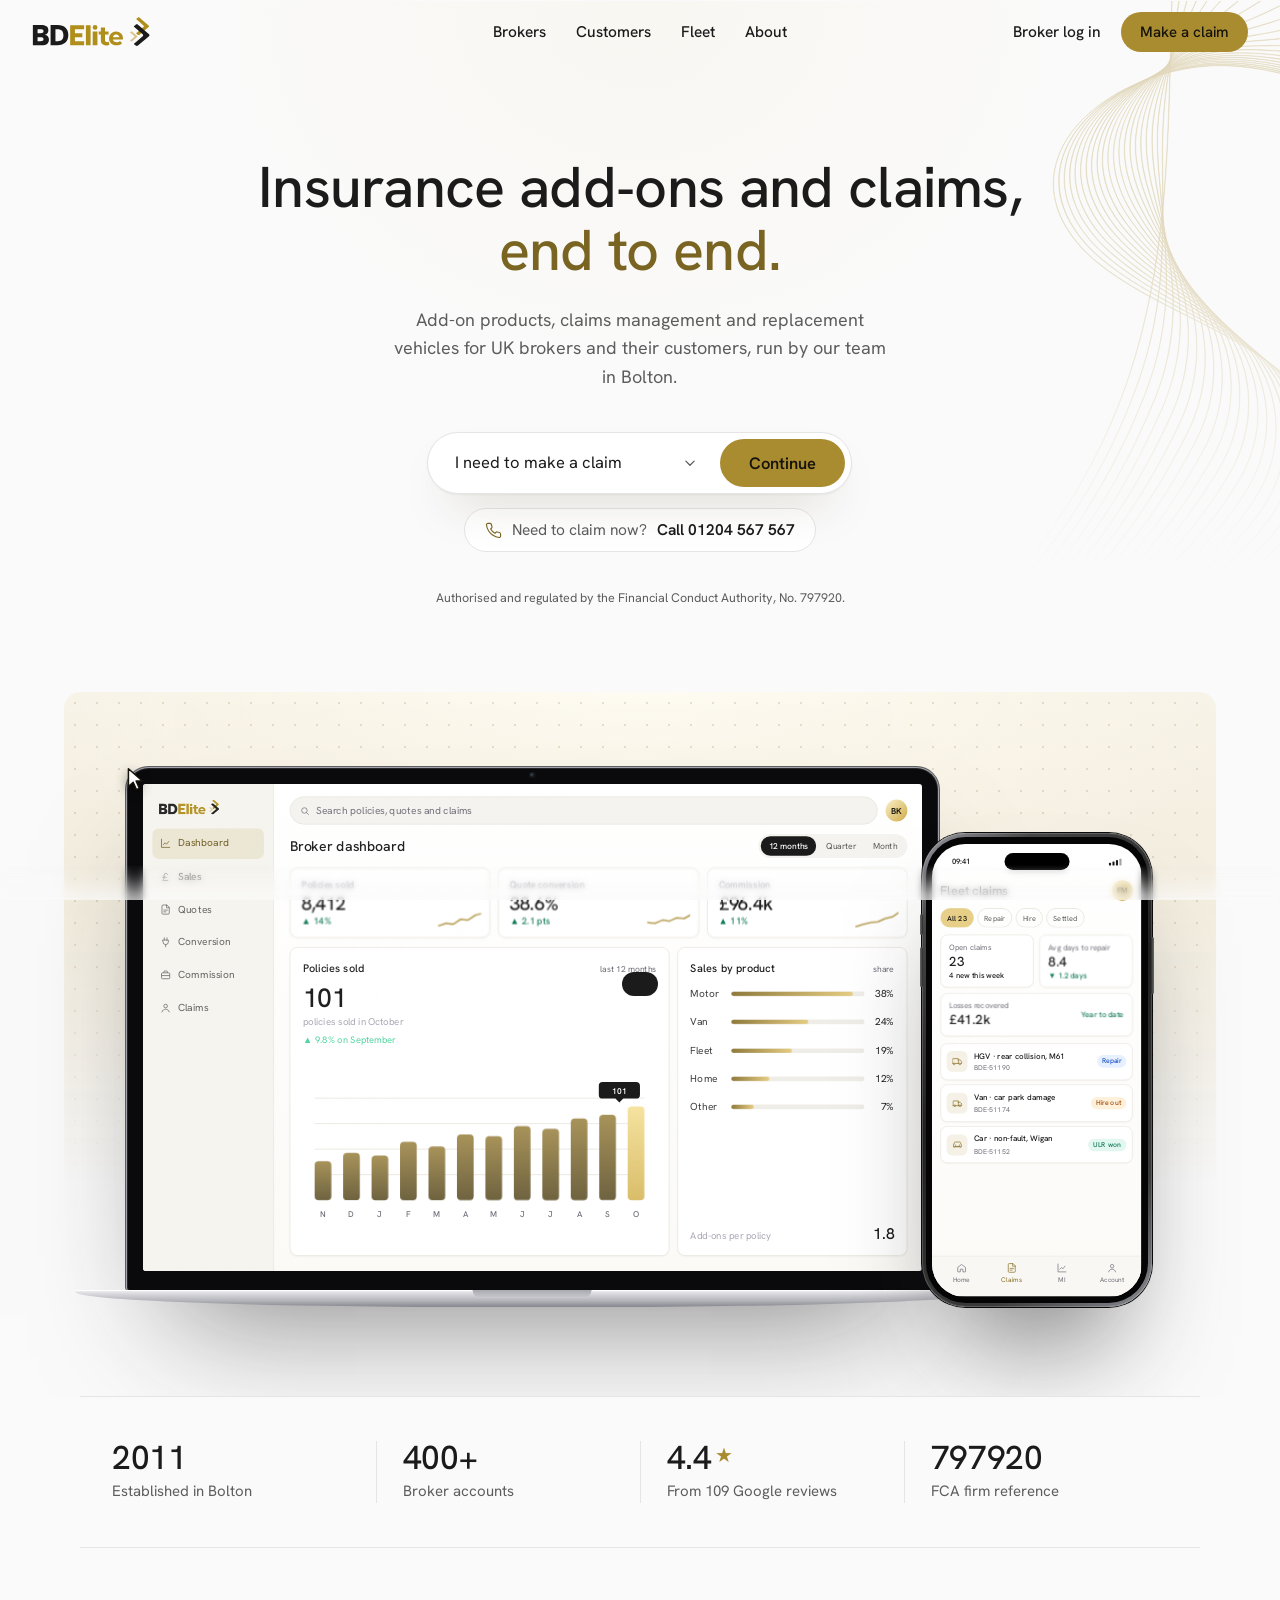
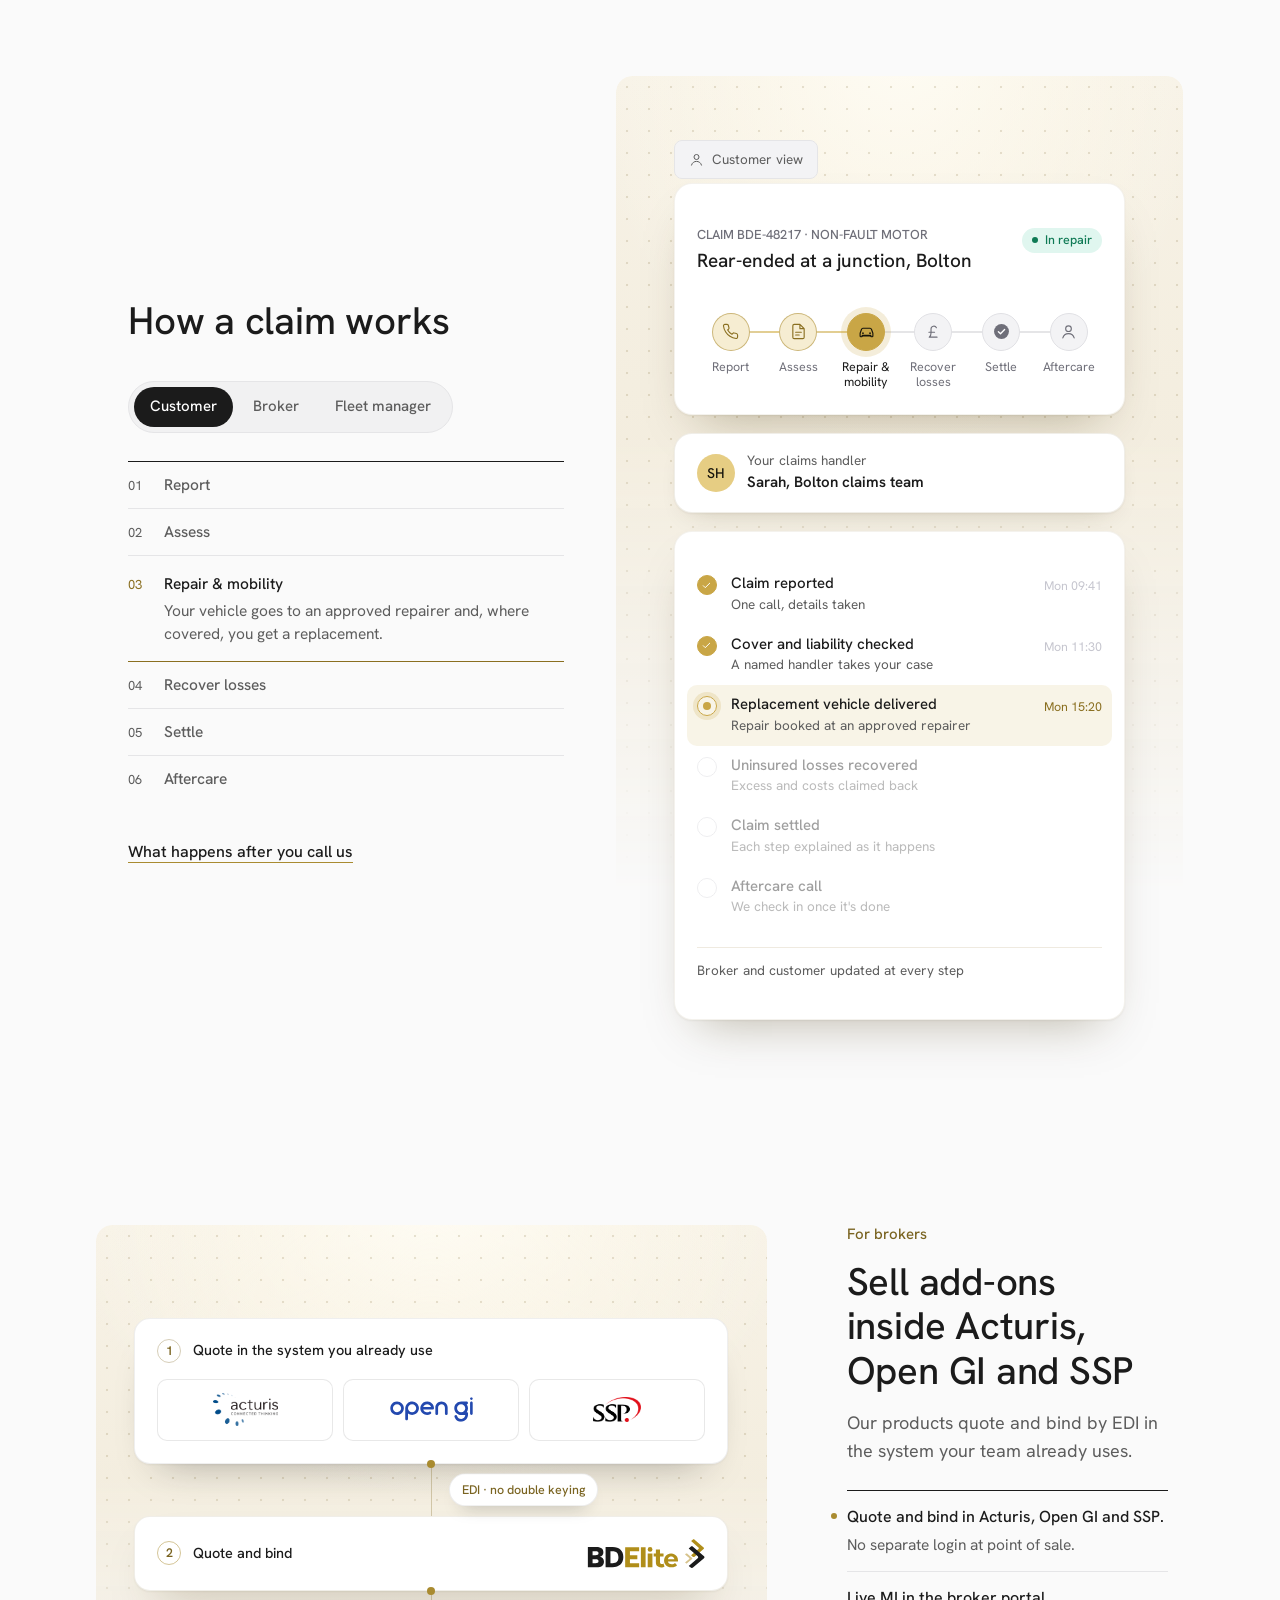
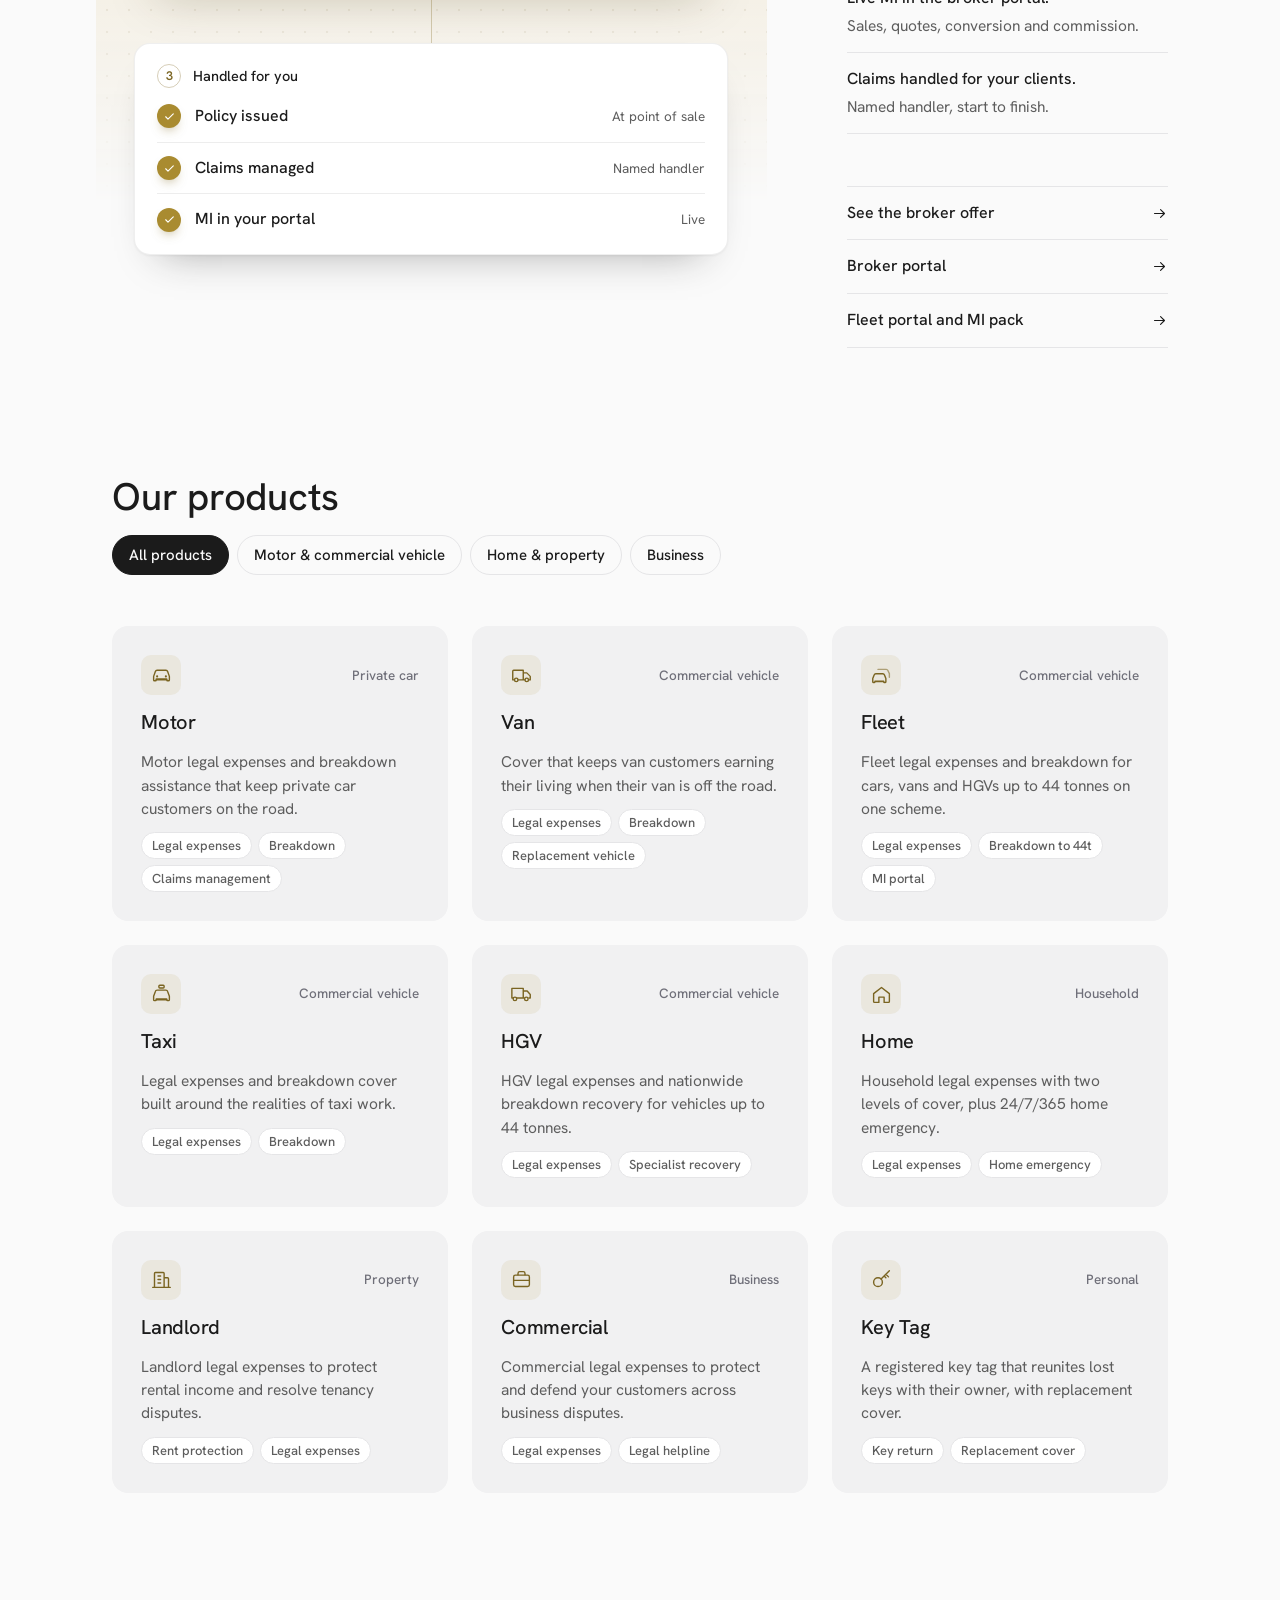
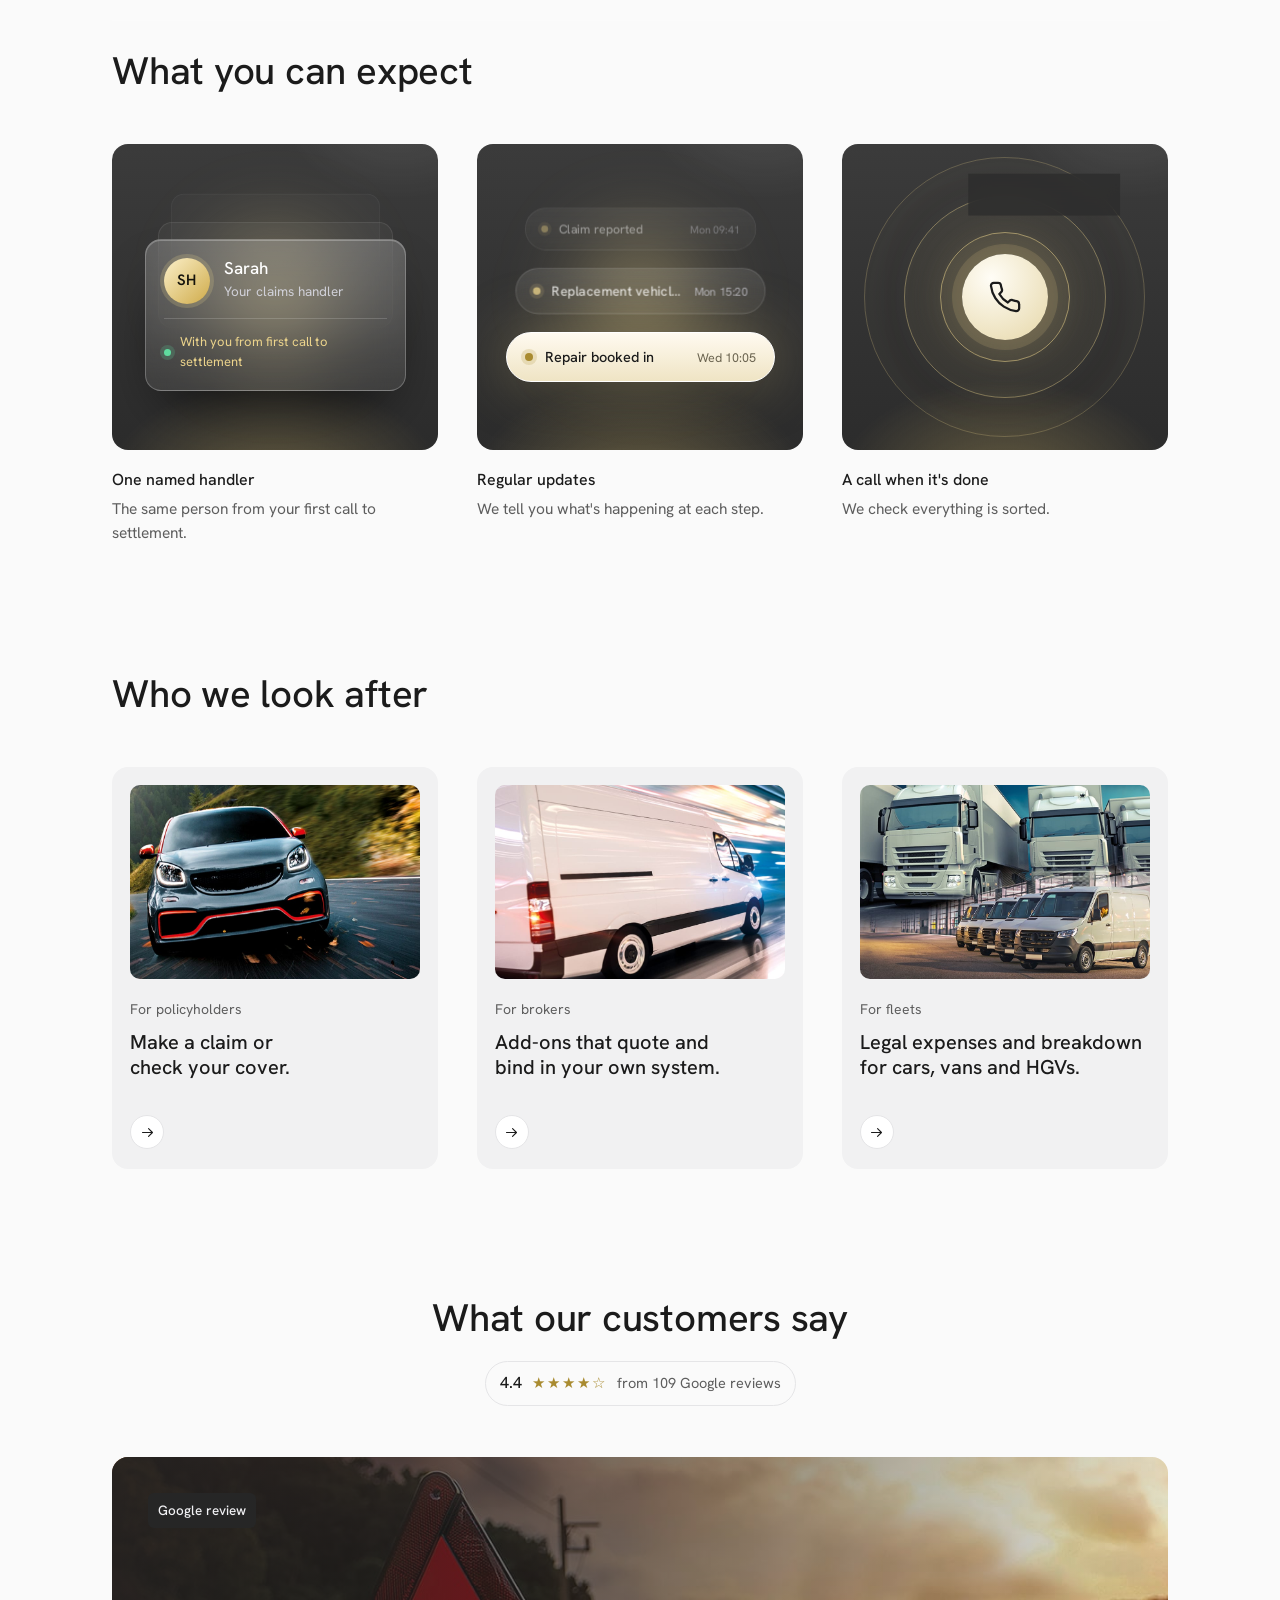
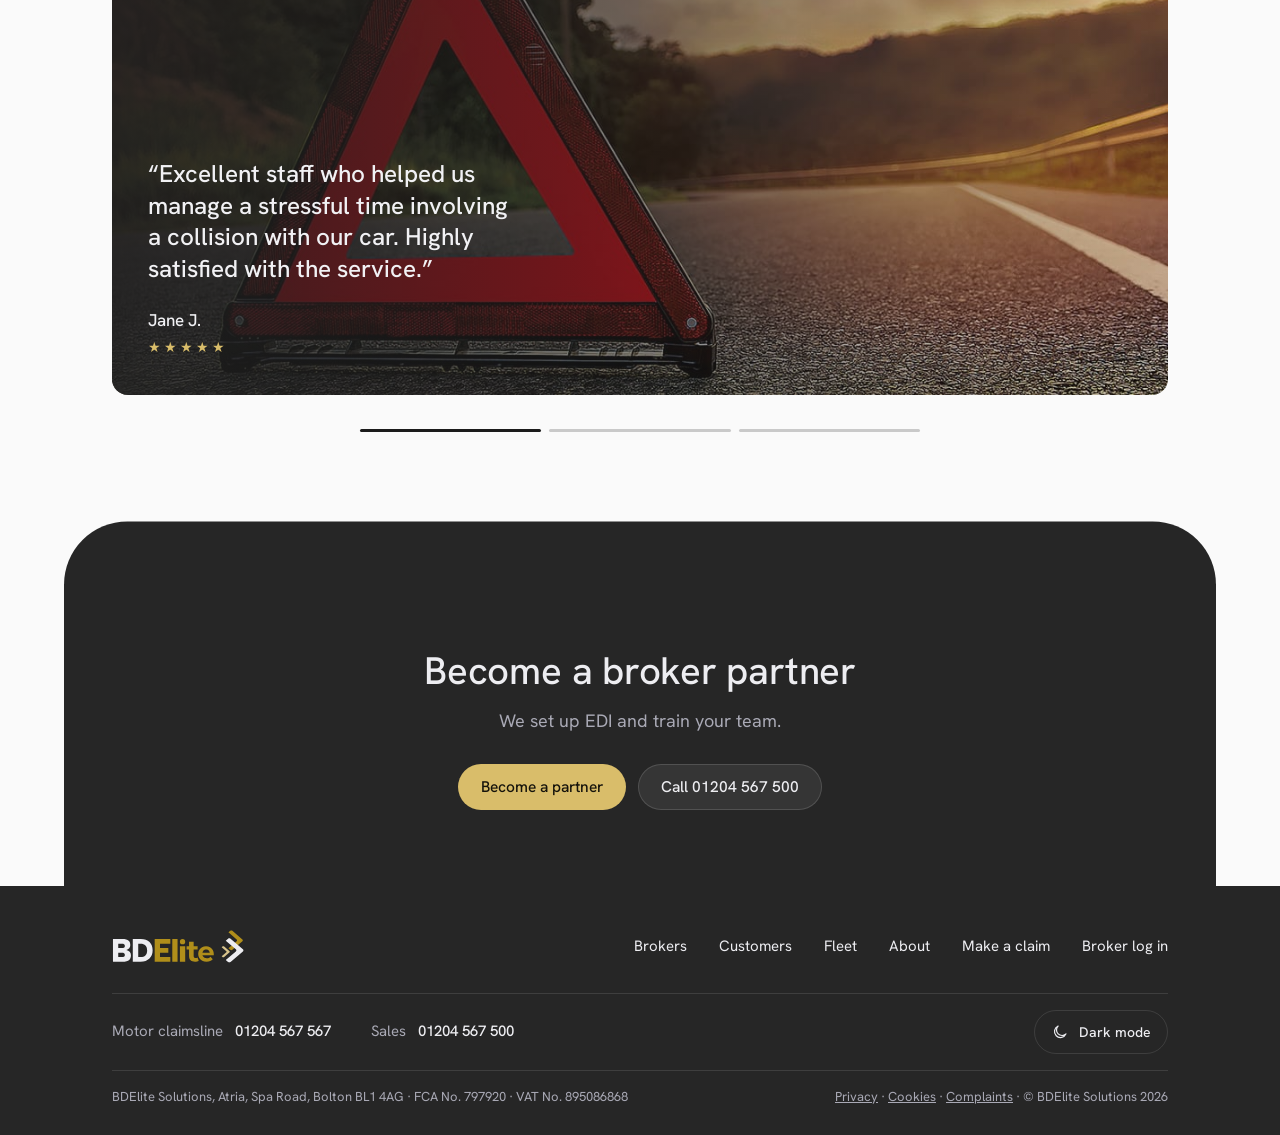
==== commit a30fdd90: "Neutral charcoal instead of blue-tinted greys - Dark mode background #262626, cards #303030/#383838 " ====
--- a/index.html
+++ b/index.html
@@ -12,9 +12,9 @@
    Dark "ink" bands carry the brand's gold wave; light paper bands carry the detail. */
 :root{
   --paper:#fafaf9; --surface:#ffffff; --sunk:#f2f1ee; --line:#e4e3df;
-  --fg:#18181b; --muted:#55555d; --faint:#8a8a92;
+  --fg:#181818; --muted:#555555; --faint:#8a8a92;
   --gold:#a98b30; --gold-hover:#8a7228; --gold-text:#7a6421; --gold-soft:#d7c38c; --gold-wash:rgba(169,139,48,.10);
-  --ink:#121214; --ink-2:#1c1c1f; --ink-line:#2e2e33; --on-ink:#f5f5f4; --on-ink-muted:#a8a8b0; --gold-on-ink:#d4b45c;
+  --ink:#121214; --ink-2:#1c1c1c; --ink-line:#2e2e2e; --on-ink:#f5f5f4; --on-ink-muted:#a8a8b0; --gold-on-ink:#d4b45c;
   --ok:#0f8a5f; --ok-wash:rgba(16,185,129,.12); --info:#2563eb; --info-wash:rgba(59,130,246,.12); --warn:#b45309; --warn-wash:rgba(245,158,11,.14);
   --logo-k:#111;
   --f-display:"Montserrat","Segoe UI",Arial,sans-serif;
@@ -25,18 +25,18 @@
   --max:1200px;
 }
 @media (prefers-color-scheme: dark){:root:not([data-theme="light"]){
-  --paper:#0d0d0f; --surface:#161619; --sunk:#111113; --line:#2a2a2f;
+  --paper:#0d0d0f; --surface:#161616; --sunk:#111113; --line:#2a2a2a;
   --fg:#f4f4f5; --muted:#b0b0b8; --faint:#7c7c86;
   --gold-text:#d4b45c; --gold-wash:rgba(212,180,92,.12);
-  --ink:#08080a; --ink-2:#18181b; --ink-line:#2b2b31;
+  --ink:#08080a; --ink-2:#181818; --ink-line:#2b2b2b;
   --ok:#34d399; --ok-wash:rgba(52,211,153,.14); --info:#60a5fa; --info-wash:rgba(96,165,250,.14); --warn:#fbbf24; --warn-wash:rgba(251,191,36,.14);
   --logo-k:#f4f4f5; --shadow:0 1px 2px rgba(0,0,0,.4),0 16px 40px -16px rgba(0,0,0,.7);
   color-scheme:dark}}
 :root[data-theme="dark"]{
-  --paper:#0d0d0f; --surface:#161619; --sunk:#111113; --line:#2a2a2f;
+  --paper:#0d0d0f; --surface:#161616; --sunk:#111113; --line:#2a2a2a;
   --fg:#f4f4f5; --muted:#b0b0b8; --faint:#7c7c86;
   --gold-text:#d4b45c; --gold-wash:rgba(212,180,92,.12);
-  --ink:#08080a; --ink-2:#18181b; --ink-line:#2b2b31;
+  --ink:#08080a; --ink-2:#181818; --ink-line:#2b2b2b;
   --ok:#34d399; --ok-wash:rgba(52,211,153,.14); --info:#60a5fa; --info-wash:rgba(96,165,250,.14); --warn:#fbbf24; --warn-wash:rgba(251,191,36,.14);
   --logo-k:#f4f4f5; --shadow:0 1px 2px rgba(0,0,0,.4),0 16px 40px -16px rgba(0,0,0,.7);
   color-scheme:dark}
@@ -350,7 +350,7 @@
 .scene .bc.pop .ring{stroke:var(--gold-on-ink);animation:ring .7s ease-out}
 @keyframes ring{from{transform:scale(.7);opacity:1}to{transform:scale(1.35);opacity:0}}
 
-.phone{position:relative;border-radius:46px;padding:11px;background:linear-gradient(150deg,#34343a,#0c0c0e 45%,#1d1d21);box-shadow:inset 0 0 0 1px rgba(255,255,255,.08),0 0 0 1px #000,0 40px 90px -30px rgba(0,0,0,.75);width:100%;max-width:400px;justify-self:center}
+.phone{position:relative;border-radius:46px;padding:11px;background:linear-gradient(150deg,#343434,#0c0c0e 45%,#1d1d1d);box-shadow:inset 0 0 0 1px rgba(255,255,255,.08),0 0 0 1px #000,0 40px 90px -30px rgba(0,0,0,.75);width:100%;max-width:400px;justify-self:center}
 .phone::before{content:"";position:absolute;top:22px;left:50%;transform:translateX(-50%);width:84px;height:24px;border-radius:14px;background:#000;z-index:3}
 .phone > .tracker,.phone > .mock{border-radius:36px;border:0;box-shadow:none;max-width:none;overflow:hidden}
 .phone > .tracker{padding-top:16px}
@@ -368,7 +368,7 @@
 
 .devices{position:relative;display:grid;gap:28px;justify-items:center}
 .laptop{width:100%;max-width:860px}
-.laptop .screen{border:12px solid #19191c;border-bottom-width:18px;border-radius:20px 20px 0 0;overflow:hidden;background:var(--surface);box-shadow:0 0 0 1px var(--line),0 40px 80px -40px rgba(0,0,0,.45);margin:0 5%}
+.laptop .screen{border:12px solid #191919;border-bottom-width:18px;border-radius:20px 20px 0 0;overflow:hidden;background:var(--surface);box-shadow:0 0 0 1px var(--line),0 40px 80px -40px rgba(0,0,0,.45);margin:0 5%}
 .laptop .screen .mock{border:0;border-radius:0;box-shadow:none}
 .laptop .chart{max-height:210px;width:auto;max-width:100%;justify-self:center}
 .laptop .base{height:16px;border-radius:2px 2px 16px 16px;background:linear-gradient(#e4e4e7,#a1a1aa 70%,#71717a);position:relative;box-shadow:0 18px 30px -16px rgba(0,0,0,.4)}
@@ -394,7 +394,7 @@
 .hero-photo{position:absolute;inset:0 0 0 30%;background:var(--img) var(--pos,center)/cover no-repeat;filter:saturate(.75) brightness(.7) contrast(1.05);-webkit-mask-image:linear-gradient(90deg,transparent,#000 45%);mask-image:linear-gradient(90deg,transparent,#000 45%)}
 .hero-photo::after{content:"";position:absolute;inset:0;background:linear-gradient(0deg,rgba(18,18,20,.8),transparent 40%)}
 @media (max-width:1019px){.hero-photo{inset:0;opacity:.35;-webkit-mask-image:none;mask-image:none}}
-.page-hero .fleet-stats .fs{background:rgba(20,20,23,.62);backdrop-filter:blur(10px);-webkit-backdrop-filter:blur(10px);border-color:rgba(255,255,255,.1)}
+.page-hero .fleet-stats .fs{background:rgba(20,20,20,.62);backdrop-filter:blur(10px);-webkit-backdrop-filter:blur(10px);border-color:rgba(255,255,255,.1)}
 
 .photo-band{position:relative;min-height:clamp(320px,34vw,440px);display:flex;align-items:center;border:0}
 .pb-img{position:absolute;inset:0;background:var(--img) var(--pos,center)/cover no-repeat;filter:saturate(.85) brightness(.8)}
@@ -606,31 +606,31 @@
    medium-weight type, pill buttons, flat rounded tiles. BDElite gold is the one accent. */
 :root,:root[data-theme="light"]{
   --paper:#fafafa; --surface:#ffffff; --sunk:#f1f1f2; --line:#e5e5e7;
-  --fg:#1b1b20; --muted:#5d5d66; --faint:#6f6f79;
+  --fg:#1b1b1b; --muted:#5d5d5d; --faint:#6f6f79;
   --gold:#a98b30; --gold-hover:#8a7228; --gold-text:#7a6421; --gold-soft:#d7c38c; --gold-wash:rgba(169,139,48,.10);
-  --ink:#262730; --ink-2:rgba(255,255,255,.05); --ink-line:rgba(255,255,255,.11); --on-ink:#ededf1; --on-ink-muted:#a9a9b5; --gold-on-ink:#d9bd6a;
+  --ink:#262626; --ink-2:rgba(255,255,255,.05); --ink-line:rgba(255,255,255,.11); --on-ink:#ededf1; --on-ink-muted:#a9a9b5; --gold-on-ink:#d9bd6a;
   --ok:#0f7a55; --ok-wash:rgba(16,185,129,.12); --info:#1d55c9; --info-wash:rgba(59,130,246,.12); --warn:#a34a06; --warn-wash:rgba(245,158,11,.12);
-  --logo-k:#1b1b20;
+  --logo-k:#1b1b1b;
   --f-display:"Hanken Grotesk","Segoe UI",-apple-system,BlinkMacSystemFont,Roboto,Arial,sans-serif;
   --f-body:"Hanken Grotesk","Segoe UI",-apple-system,BlinkMacSystemFont,Roboto,Arial,sans-serif;
   --f-mono:"Hanken Grotesk","Segoe UI",-apple-system,BlinkMacSystemFont,Roboto,Arial,sans-serif;
   --r:12px; --r-sm:8px;
-  --shadow:0 1px 2px rgba(20,20,30,.04),0 16px 40px -20px rgba(20,20,30,.18);
+  --shadow:0 1px 2px rgba(20,20,20,.04),0 16px 40px -20px rgba(20,20,20,.18);
   --max:1180px;
   color-scheme:light;
 }
 @media (prefers-color-scheme: dark){:root:not([data-theme="light"]){
-  --paper:#262730; --surface:#30313c; --sunk:#2c2d37; --line:#3d3e4a;
+  --paper:#262626; --surface:#303030; --sunk:#2c2c2c; --line:#3d3d3d;
   --fg:#ededf1; --muted:#c6c6cf; --faint:#b3b3be;
   --gold-text:#d9bd6a; --gold-wash:rgba(217,189,106,.12);
-  --ink:#1f2028; --ok:#4fd6a0; --ok-wash:rgba(79,214,160,.13); --info:#8fb4ff; --info-wash:rgba(143,180,255,.13); --warn:#f7b25c; --warn-wash:rgba(247,178,92,.12);
+  --ink:#1f1f1f; --ok:#4fd6a0; --ok-wash:rgba(79,214,160,.13); --info:#8fb4ff; --info-wash:rgba(143,180,255,.13); --warn:#f7b25c; --warn-wash:rgba(247,178,92,.12);
   --logo-k:#ededf1; --shadow:0 1px 2px rgba(0,0,0,.4),0 20px 44px -22px rgba(0,0,0,.7);
   color-scheme:dark}}
 :root[data-theme="dark"]{
-  --paper:#262730; --surface:#30313c; --sunk:#2c2d37; --line:#3d3e4a;
+  --paper:#262626; --surface:#303030; --sunk:#2c2c2c; --line:#3d3d3d;
   --fg:#ededf1; --muted:#c6c6cf; --faint:#b3b3be;
   --gold-text:#d9bd6a; --gold-wash:rgba(217,189,106,.12);
-  --ink:#1f2028; --ok:#4fd6a0; --ok-wash:rgba(79,214,160,.13); --info:#8fb4ff; --info-wash:rgba(143,180,255,.13); --warn:#f7b25c; --warn-wash:rgba(247,178,92,.12);
+  --ink:#1f1f1f; --ok:#4fd6a0; --ok-wash:rgba(79,214,160,.13); --info:#8fb4ff; --info-wash:rgba(143,180,255,.13); --warn:#f7b25c; --warn-wash:rgba(247,178,92,.12);
   --logo-k:#ededf1; --shadow:0 1px 2px rgba(0,0,0,.4),0 20px 44px -22px rgba(0,0,0,.7);
   color-scheme:dark}
 
@@ -681,13 +681,13 @@
 .tlink svg{width:16px;height:16px}
 
 /* ---- Top strip + header ---- */
-.util{background:#1d1e25;color:var(--on-ink-muted);font-size:13px;border:0}
+.util{background:#1d1d1d;color:var(--on-ink-muted);font-size:13px;border:0}
 .util .wrap{min-height:34px;max-width:none}
 .util .tel{font-family:var(--f-body);font-weight:500}
 header.site{background:color-mix(in srgb,var(--paper) 90%,transparent);border-bottom:1px solid transparent;transition:background .2s ease-out,border-color .2s ease-out}
 header.site.scrolled{border-bottom-color:var(--line)}
 header.site .wrap{min-height:64px;max-width:none;display:grid;grid-template-columns:1fr auto 1fr;gap:16px}
-header.on-dark{background:rgba(38,39,48,.72);--logo-k:#ededf1;color:var(--on-ink)}
+header.on-dark{background:rgba(38,38,38,.72);--logo-k:#ededf1;color:var(--on-ink)}
 header.on-dark.scrolled{border-bottom-color:var(--ink-line)}
 header.on-dark:not(.scrolled){background:transparent;backdrop-filter:none;-webkit-backdrop-filter:none}
 .brand{justify-self:start}
@@ -769,7 +769,7 @@
 main > section.ink:first-child{margin-top:-64px;padding-top:64px}
 .hero{padding-block:0 clamp(40px,6vw,80px);text-align:center}
 .hero-bg{position:absolute;inset:0;z-index:-1;background:var(--img) var(--pos,center)/cover no-repeat}
-.hero-bg::after{content:"";position:absolute;inset:0;background:linear-gradient(180deg,rgba(38,39,48,.78) 0%,rgba(38,39,48,.62) 34%,rgba(38,39,48,.9) 72%,var(--ink) 100%)}
+.hero-bg::after{content:"";position:absolute;inset:0;background:linear-gradient(180deg,rgba(38,38,38,.78) 0%,rgba(38,38,38,.62) 34%,rgba(38,38,38,.9) 72%,var(--ink) 100%)}
 .hero-copy{display:grid;justify-items:center;gap:20px;padding-block:clamp(72px,10vw,132px) clamp(40px,5vw,64px);position:relative}
 .hero-copy .h-xl{max-width:17ch}
 .hero-copy .lede{margin:0;color:#d5d5dc;max-width:50ch}
@@ -793,7 +793,7 @@
 .page-hero.ink .lede{color:#d5d5dc}
 .page-hero .hero-ctas,.page-hero .platforms{justify-content:center}
 .hero-photo{inset:0;-webkit-mask-image:none;mask-image:none;filter:none;opacity:1;z-index:-1}
-.hero-photo::after{background:linear-gradient(180deg,rgba(38,39,48,.8) 0%,rgba(38,39,48,.7) 40%,var(--ink) 100%)}
+.hero-photo::after{background:linear-gradient(180deg,rgba(38,38,38,.8) 0%,rgba(38,38,38,.7) 40%,var(--ink) 100%)}
 @media (max-width:1019px){.hero-photo{opacity:1}}
 .hero-ctas{gap:10px;margin-top:28px}
 .platforms span{background:rgba(255,255,255,.07);border:1px solid var(--ink-line);border-radius:8px;padding:9px 14px;display:inline-flex;align-items:center}
@@ -828,7 +828,7 @@
 .aud-switch{background:rgba(255,255,255,.06);border-color:var(--ink-line);margin-top:10px}
 .aud-switch button{color:var(--on-ink-muted);font-size:15px;min-height:40px}
 .aud-switch button .chev{display:none}
-.aud-switch button[aria-pressed="true"]{background:var(--on-ink);color:#262730;box-shadow:none}
+.aud-switch button[aria-pressed="true"]{background:var(--on-ink);color:#262626;box-shadow:none}
 .ink .j-step{border-top-color:var(--ink-line)}
 .ink .j-step p{color:var(--on-ink-muted)}
 .ink .j-bar{background:var(--ink-line)}
@@ -837,8 +837,8 @@
 .ink .j-num{color:var(--gold-on-ink)}
 .j-step h3{font-size:17px}
 .scene{margin:0 0 clamp(40px,5vw,64px);border:1px solid var(--ink-line);border-radius:var(--r);background:rgba(255,255,255,.03);padding:20px 12px 8px}
-.tracker{border-radius:var(--r);background:#1c1c24;box-shadow:none}
-.phone > .tracker{background:#1c1c24}
+.tracker{border-radius:var(--r);background:#1c1c1c;box-shadow:none}
+.phone > .tracker{background:#1c1c1c}
 .tk-ref,.tk-steps time,.example-tag{font-family:var(--f-body);font-weight:500}
 .pill{font:500 12.5px/1 var(--f-body);padding:6px 10px}
 .example-tag,.tk-steps small,.tk-steps time{opacity:1}
@@ -895,10 +895,10 @@
 .mock-note,.form-note{color:var(--muted)}
 .st{font:500 12.5px/1 var(--f-body);border-radius:999px;padding:5px 9px}
 .laptop .screen{border-radius:16px 16px 0 0;box-shadow:0 0 0 1px var(--line),0 40px 80px -50px rgba(0,0,0,.5)}
-.hero-device .laptop .screen{border-color:#0b0b0f;box-shadow:0 0 0 1px rgba(255,255,255,.12),0 60px 120px -40px rgba(0,0,0,.9)}
+.hero-device .laptop .screen{border-color:#0b0b0b;box-shadow:0 0 0 1px rgba(255,255,255,.12),0 60px 120px -40px rgba(0,0,0,.9)}
 .hero-device .devices{padding:0;display:grid}
 .hero-device .phone{display:none}
-.hero-device{--surface:#343541;--sunk:#2d2e38;--line:#434450;--fg:#ededf1;--muted:#a9a9b5;--faint:#8e8e9a;--ok:#4fd6a0;--ok-wash:rgba(79,214,160,.13);--gold:#d9bd6a;--gold-soft:#d9bd6a}
+.hero-device{--surface:#343434;--sunk:#2d2d2d;--line:#434343;--fg:#ededf1;--muted:#a9a9b5;--faint:#8e8e9a;--ok:#4fd6a0;--ok-wash:rgba(79,214,160,.13);--gold:#d9bd6a;--gold-soft:#d9bd6a}
 .mock{color:var(--fg)}
 .tech{display:grid;gap:48px;align-items:center}
 @media (min-width:960px){.tech{grid-template-columns:.8fr 1.2fr;gap:72px}}
@@ -990,7 +990,7 @@
   body[data-view="customers"] > footer{padding-bottom:calc(70px + env(safe-area-inset-bottom,0px))}
   body[data-view="customers"] .callbar{display:flex;position:fixed;left:0;right:0;bottom:0;z-index:55;justify-content:space-between;align-items:center;gap:12px;
     padding:10px max(16px,env(safe-area-inset-right,0px)) calc(10px + env(safe-area-inset-bottom,0px)) max(16px,env(safe-area-inset-left,0px));
-    background:rgba(38,39,48,.95);color:var(--on-ink);backdrop-filter:blur(12px);-webkit-backdrop-filter:blur(12px);border-top:1px solid var(--ink-line)}
+    background:rgba(38,38,38,.95);color:var(--on-ink);backdrop-filter:blur(12px);-webkit-backdrop-filter:blur(12px);border-top:1px solid var(--ink-line)}
   .callbar small{display:block;color:var(--on-ink-muted);font-size:12.5px}
   .callbar b{font-size:19px;font-weight:500}
   .callbar .btn-gold{background:var(--gold-on-ink)}
@@ -1040,12 +1040,12 @@
    ruled tile rows, closing panels, four-column footer. */
 :root{--max:1240px !important}
 .h-m2{font-size:clamp(23px,2.1vw,30px);line-height:1.2;font-weight:500;letter-spacing:-.005em;text-wrap:balance}
-.app,.panel{--surface:#343541;--sunk:#2d2e38;--line:#434450;--fg:#ededf1;--muted:#a9a9b5;--faint:#8e8e9a;--ok:#4fd6a0;--ok-wash:rgba(79,214,160,.13);--info:#8fb4ff;--info-wash:rgba(143,180,255,.13);--warn:#f7b25c;--warn-wash:rgba(247,178,92,.12);--gold:#d9bd6a;--gold-soft:#d9bd6a;--logo-k:#ededf1}
+.app,.panel{--surface:#343434;--sunk:#2d2d2d;--line:#434343;--fg:#ededf1;--muted:#a9a9b5;--faint:#8e8e9a;--ok:#4fd6a0;--ok-wash:rgba(79,214,160,.13);--info:#8fb4ff;--info-wash:rgba(143,180,255,.13);--warn:#f7b25c;--warn-wash:rgba(247,178,92,.12);--gold:#d9bd6a;--gold-soft:#d9bd6a;--logo-k:#ededf1}
 
 /* ---- 1. Hero ---- */
 .hero{padding-block:0 clamp(56px,7vw,104px)}
 .hero-bg{bottom:auto;height:130svh}
-.hero-bg::after{background:linear-gradient(180deg,rgba(38,39,48,.62) 0%,rgba(38,39,48,.45) 30%,rgba(38,39,48,.55) 62%,var(--ink) 100%)}
+.hero-bg::after{background:linear-gradient(180deg,rgba(38,38,38,.62) 0%,rgba(38,38,38,.45) 30%,rgba(38,38,38,.55) 62%,var(--ink) 100%)}
 .hero-stage{min-height:calc(100svh - 34px - 64px);display:grid;grid-template-rows:1fr auto;justify-items:center;padding-bottom:20px}
 .hero-copy{align-self:start;padding-block:clamp(48px,9vh,104px) 32px;gap:18px}
 .hero-copy .h-xl{max-width:16ch}
@@ -1053,11 +1053,11 @@
 .chooser-field{position:relative;display:inline-flex}
 .chooser select{appearance:none;-webkit-appearance:none;min-height:44px;min-width:min(270px,78vw);padding:0 44px 0 18px;border-radius:999px;border:1px solid rgba(255,255,255,.2);background:rgba(255,255,255,.13);backdrop-filter:blur(10px);-webkit-backdrop-filter:blur(10px);color:#fff;font:400 15.5px/1 var(--f-body);cursor:pointer}
 .chooser select:focus-visible{outline:2px solid var(--gold-on-ink);outline-offset:2px}
-.chooser select option{color:#1b1b20;background:#fff}
+.chooser select option{color:#1b1b1b;background:#fff}
 .chooser-field .chev{position:absolute;right:18px;top:50%;width:9px;height:11px;transform:translateY(-50%) rotate(90deg);color:var(--gold-on-ink);pointer-events:none;display:block}
-.hero-fine{background:rgba(32,33,41,.72);backdrop-filter:blur(8px);-webkit-backdrop-filter:blur(8px);border-radius:8px;padding:8px 16px;font-size:12.5px;color:#d5d5dc;text-align:center;margin:0}
+.hero-fine{background:rgba(32,32,32,.72);backdrop-filter:blur(8px);-webkit-backdrop-filter:blur(8px);border-radius:8px;padding:8px 16px;font-size:12.5px;color:#d5d5dc;text-align:center;margin:0}
 .app-frame{margin-top:clamp(40px,7vw,104px)}
-.app{display:grid;grid-template-columns:210px minmax(0,1fr);border:1px solid var(--line);border-radius:14px;background:#31323d;overflow:hidden;text-align:left;color:var(--fg);box-shadow:0 50px 120px -50px rgba(0,0,0,.85)}
+.app{display:grid;grid-template-columns:210px minmax(0,1fr);border:1px solid var(--line);border-radius:14px;background:#313131;overflow:hidden;text-align:left;color:var(--fg);box-shadow:0 50px 120px -50px rgba(0,0,0,.85)}
 .app-side{border-right:1px solid var(--line);padding:16px 10px;display:grid;gap:2px;align-content:start;font-size:14px}
 .app-logo{width:92px;height:auto;margin:6px 10px 18px;display:block}
 .app-side span{display:flex;gap:10px;align-items:center;padding:9px 10px;border-radius:8px;color:var(--muted)}
@@ -1088,7 +1088,7 @@
 .tab.on{color:var(--on-ink);padding-block:16px}
 .tab.on .tab-d{display:block}
 .tab.on::before{content:"";position:absolute;left:-16px;top:24px;width:6px;height:6px;border-radius:50%;background:var(--gold-on-ink)}
-.panel{border:1px solid var(--ink-line);border-radius:14px;background:#31323d;overflow:hidden;min-width:0}
+.panel{border:1px solid var(--ink-line);border-radius:14px;background:#313131;overflow:hidden;min-width:0}
 .panel-bar{border-bottom-color:var(--ink-line)}
 .panel .scene{margin:0;border:0;border-bottom:1px solid var(--ink-line);border-radius:0;background:transparent;padding:14px 0 6px}
 .panel .tracker{border:0;border-radius:0;background:transparent;max-width:none;padding:20px 22px;box-shadow:none}
@@ -1103,11 +1103,11 @@
 .ink .grating b{color:var(--on-ink)}
 .rv{display:grid;gap:22px;justify-items:center}
 .rv-stage{display:grid;width:100%}
-.rv-card{grid-area:1/1;margin:0;position:relative;min-height:clamp(360px,42vw,580px);border-radius:10px;overflow:hidden;display:flex;flex-direction:column;justify-content:flex-end;gap:22px;padding:clamp(24px,3vw,36px);color:#f1f1f4;background:#33343f var(--img) var(--pos,center)/cover no-repeat;opacity:0;visibility:hidden;transition:opacity .5s ease,visibility .5s}
+.rv-card{grid-area:1/1;margin:0;position:relative;min-height:clamp(360px,42vw,580px);border-radius:10px;overflow:hidden;display:flex;flex-direction:column;justify-content:flex-end;gap:22px;padding:clamp(24px,3vw,36px);color:#f1f1f4;background:#333333 var(--img) var(--pos,center)/cover no-repeat;opacity:0;visibility:hidden;transition:opacity .5s ease,visibility .5s}
 .rv-card.on{opacity:1;visibility:visible}
-.rv-card::before{content:"";position:absolute;inset:0;background:linear-gradient(90deg,rgba(32,33,41,.9) 0%,rgba(32,33,41,.6) 42%,rgba(32,33,41,.12) 100%)}
+.rv-card::before{content:"";position:absolute;inset:0;background:linear-gradient(90deg,rgba(32,32,32,.9) 0%,rgba(32,32,32,.6) 42%,rgba(32,32,32,.12) 100%)}
 .rv-card > *{position:relative}
-.rv-chip{position:absolute !important;left:clamp(24px,3vw,36px);top:clamp(24px,3vw,36px);background:#262730;border-radius:6px;padding:7px 10px;font-size:13.5px;font-weight:500}
+.rv-chip{position:absolute !important;left:clamp(24px,3vw,36px);top:clamp(24px,3vw,36px);background:#262626;border-radius:6px;padding:7px 10px;font-size:13.5px;font-weight:500}
 .rv-card blockquote{margin:0;font:500 clamp(19px,1.9vw,26px)/1.3 var(--f-body);max-width:27ch;text-wrap:balance}
 .rv-card figcaption{display:grid;gap:4px}
 .rv-card figcaption b{font-weight:500;font-size:17px}
@@ -1132,10 +1132,10 @@
 .plist li:first-child::before{content:"";position:absolute;left:-16px;top:22px;width:6px;height:6px;border-radius:50%;background:var(--gold)}
 .tile{border-radius:10px;overflow:hidden;display:grid;place-items:center;padding:clamp(20px,3vw,40px);min-width:0}
 .tile.tall{min-height:clamp(380px,44vw,620px)}
-.tile-ink{background:radial-gradient(120% 80% at 50% 105%,#4a4226 0%,#33343f 52%,#31323d 100%);color:var(--on-ink)}
+.tile-ink{background:radial-gradient(120% 80% at 50% 105%,#4a4226 0%,#333333 52%,#313131 100%);color:var(--on-ink)}
 .tile-gold{background:radial-gradient(110% 90% at 30% 20%,#f6efd9 0%,#ece2c6 45%,#dccfa6 100%)}
-:root[data-theme="dark"] .tile-gold{background:radial-gradient(110% 90% at 30% 20%,#3d3722 0%,#2a2820 50%,#1f1f26 100%)}
-@media (prefers-color-scheme: dark){:root:not([data-theme="light"]) .tile-gold{background:radial-gradient(110% 90% at 30% 20%,#3d3722 0%,#2a2820 50%,#1f1f26 100%)}}
+:root[data-theme="dark"] .tile-gold{background:radial-gradient(110% 90% at 30% 20%,#3d3722 0%,#2a2820 50%,#1f1f1f 100%)}
+@media (prefers-color-scheme: dark){:root:not([data-theme="light"]) .tile-gold{background:radial-gradient(110% 90% at 30% 20%,#3d3722 0%,#2a2820 50%,#1f1f1f 100%)}}
 .tile .flow{width:100%}
 @media (min-width:621px){.tile .flow .flow-row{gap:36px}}
 .tile-mock{width:100%;max-width:540px}
@@ -1155,7 +1155,7 @@
 .tiles3{display:grid;gap:28px 20px}
 @media (min-width:860px){.tiles3{grid-template-columns:repeat(3,1fr)}}
 .ptile{display:grid;gap:4px;align-content:start}
-.ptile .art{aspect-ratio:16/15;border-radius:10px;background:#353642;display:grid;place-items:center;margin-bottom:14px;overflow:hidden}
+.ptile .art{aspect-ratio:16/15;border-radius:10px;background:#353535;display:grid;place-items:center;margin-bottom:14px;overflow:hidden}
 .ptile .art svg{width:100%;height:100%}
 .ptile b{font-weight:500}
 .ptile > span{color:var(--on-ink-muted);font-size:15.5px;max-width:40ch}
@@ -1164,14 +1164,14 @@
 .art .ring.r2{stroke:rgba(217,189,106,.45)}
 .art .ring.r3{stroke:rgba(217,189,106,.7)}
 .art .disc,.art .lit{fill:#f0ead8}
-.art .glyph{color:#1b1b20}
+.art .glyph{color:#1b1b1b}
 .art .gold{color:var(--gold-on-ink)}
-.art .dark{color:#1b1b20}
+.art .dark{color:#1b1b1b}
 .art .o5{opacity:.45}
 .art .msg rect{fill:rgba(255,255,255,.07)}
 .art .msg rect.ln{fill:rgba(255,255,255,.22)}
 .art .msg rect.lit{fill:#f0ead8}
-.art .msg rect.ln.dk{fill:rgba(27,27,32,.32)}
+.art .msg rect.ln.dk{fill:rgba(27,27,27,.32)}
 .art .m1{opacity:.55}
 .art .m2{opacity:.8}
 
@@ -1212,15 +1212,15 @@
 .page-hero.lite .h-xl .gold{color:var(--gold-text)}
 .page-hero.lite .lede{margin-inline:auto}
 .lite .eyebrow{color:var(--gold-text)}
-.lite .platforms span{background:#262730;border:0}
+.lite .platforms span{background:#262626;border:0}
 .lite .platforms small{color:var(--muted)}
 .lite .fleet-stats,.lite .fs.wide{border-top-color:var(--line)}
 .lite .fs b{color:var(--fg)}
 .lite .fs small{color:var(--muted)}
 .lite .fs b sup,.lite .vehicles{color:var(--gold-text)}
 .lite .btn-line{color:var(--fg)}
-.frame{margin-top:clamp(40px,5vw,64px);border-radius:14px;padding:clamp(16px,5vw,72px) clamp(16px,5vw,72px) 0;background:#33343f var(--img) var(--pos,center)/cover no-repeat;overflow:hidden;position:relative}
-.frame::before{content:"";position:absolute;inset:0;background:linear-gradient(180deg,rgba(38,39,48,.2),rgba(38,39,48,.6))}
+.frame{margin-top:clamp(40px,5vw,64px);border-radius:14px;padding:clamp(16px,5vw,72px) clamp(16px,5vw,72px) 0;background:#333333 var(--img) var(--pos,center)/cover no-repeat;overflow:hidden;position:relative}
+.frame::before{content:"";position:absolute;inset:0;background:linear-gradient(180deg,rgba(38,38,38,.2),rgba(38,38,38,.6))}
 .frame .app{position:relative;border-bottom:0;border-radius:14px 14px 0 0}
 
 /* ---- BDElite icon system: every glyph carries the logo chevron as a gold spark ---- */
@@ -1246,7 +1246,7 @@
 .dd-btn:focus-visible,.dd.open .dd-btn{border-color:var(--gold);box-shadow:0 0 0 3px var(--gold-wash)}
 .dd-btn .chev{width:9px;height:11px;flex:none;color:var(--gold-text);transform:rotate(90deg);transition:transform .2s ease-out;display:block}
 .dd.open .dd-btn .chev{transform:rotate(-90deg)}
-.dd-list{position:absolute;left:0;right:0;top:calc(100% + 8px);z-index:40;margin:0;padding:6px;list-style:none;background:var(--surface);border:1px solid var(--line);border-radius:14px;box-shadow:0 1px 2px rgba(20,20,30,.05),0 24px 48px -16px rgba(20,20,30,.28);max-height:300px;overflow:auto;transform-origin:50% 0;animation:ddin .18s cubic-bezier(.2,.8,.2,1)}
+.dd-list{position:absolute;left:0;right:0;top:calc(100% + 8px);z-index:40;margin:0;padding:6px;list-style:none;background:var(--surface);border:1px solid var(--line);border-radius:14px;box-shadow:0 1px 2px rgba(20,20,20,.05),0 24px 48px -16px rgba(20,20,20,.28);max-height:300px;overflow:auto;transform-origin:50% 0;animation:ddin .18s cubic-bezier(.2,.8,.2,1)}
 @keyframes ddin{from{opacity:0;transform:translateY(-6px) scale(.98)}}
 .dd-list li{display:flex;align-items:center;justify-content:space-between;gap:14px;min-height:44px;padding:0 12px;border-radius:9px;cursor:pointer;color:var(--muted);font-size:15.5px;text-align:left;transition:background .15s ease-out,color .15s ease-out}
 .dd-list li .chev{width:9px;height:11px;flex:none;color:var(--gold-text);opacity:0;transform:translateX(-6px);transition:opacity .15s ease-out,transform .15s ease-out;display:block}
@@ -1258,14 +1258,14 @@
 .dd-dark .dd-btn:hover{background:rgba(255,255,255,.18);border-color:rgba(255,255,255,.3)}
 .dd-dark .dd-btn:focus-visible,.dd-dark.open .dd-btn{border-color:var(--gold-on-ink);box-shadow:0 0 0 3px rgba(217,189,106,.22)}
 .dd-dark .dd-btn .chev,.dd-dark .dd-list li .chev{color:var(--gold-on-ink)}
-.dd-dark .dd-list{background:rgba(44,45,56,.82);backdrop-filter:blur(22px) saturate(1.3);-webkit-backdrop-filter:blur(22px) saturate(1.3);border-color:rgba(255,255,255,.14);border-radius:18px;box-shadow:0 30px 60px -20px rgba(0,0,0,.8)}
+.dd-dark .dd-list{background:rgba(44,44,44,.82);backdrop-filter:blur(22px) saturate(1.3);-webkit-backdrop-filter:blur(22px) saturate(1.3);border-color:rgba(255,255,255,.14);border-radius:18px;box-shadow:0 30px 60px -20px rgba(0,0,0,.8)}
 .dd-dark .dd-list li{color:#c9c9d2;border-radius:12px}
 .dd-dark .dd-list li.act{background:rgba(255,255,255,.1);color:#fff}
 .dd-dark .dd-list li[aria-selected="true"]{color:#fff}
 
 /* ---- Lit tiles (home: our promise) ---- */
 .ptile .art{position:relative;aspect-ratio:16/15;border-radius:10px;overflow:hidden;display:grid;place-items:center;margin-bottom:14px;
-  background:radial-gradient(85% 60% at 50% 114%,rgba(217,189,106,.36),transparent 62%),radial-gradient(60% 50% at 88% -12%,rgba(255,255,255,.09),transparent 60%),linear-gradient(180deg,#3b3c49,#2c2d37)}
+  background:radial-gradient(85% 60% at 50% 114%,rgba(217,189,106,.36),transparent 62%),radial-gradient(60% 50% at 88% -12%,rgba(255,255,255,.09),transparent 60%),linear-gradient(180deg,#3b3b3b,#2c2c2c)}
 .ptile .art > *{grid-area:1/1}
 .art .glow{width:62%;aspect-ratio:1;border-radius:50%;background:radial-gradient(circle,rgba(236,212,140,.5),transparent 66%);filter:blur(34px)}
 .a-card{position:relative;display:grid;grid-template-columns:auto 1fr;gap:4px 14px;align-items:center;width:min(80%,300px);padding:18px;border-radius:16px;background:linear-gradient(180deg,rgba(255,255,255,.2),rgba(255,255,255,.08));border:1px solid rgba(255,255,255,.24);backdrop-filter:blur(16px);-webkit-backdrop-filter:blur(16px);box-shadow:0 30px 60px -24px rgba(0,0,0,.75),inset 0 1px 0 rgba(255,255,255,.25);color:#fff;transform:translateY(18px);animation:bob 7s ease-in-out infinite}
@@ -1285,7 +1285,7 @@
 .a-toast small{font-size:12.5px;color:#c9c9d2;white-space:nowrap}
 .a-toast.t3{transform:translateY(-68px) scale(.86);opacity:.45}
 .a-toast.t2{transform:translateY(-6px) scale(.93);opacity:.8}
-.a-toast.t1{transform:translateY(60px);background:linear-gradient(180deg,#fffaf0,#efe4c4);border-color:#fff;color:#1b1b20;box-shadow:0 24px 50px -18px rgba(0,0,0,.7),0 0 60px rgba(236,212,140,.35)}
+.a-toast.t1{transform:translateY(60px);background:linear-gradient(180deg,#fffaf0,#efe4c4);border-color:#fff;color:#1b1b1b;box-shadow:0 24px 50px -18px rgba(0,0,0,.7),0 0 60px rgba(236,212,140,.35)}
 .a-toast.t1 .chev{color:#8a6f20}
 .a-toast.t1 small{color:#6b6450}
 .a-ring{border-radius:50%;aspect-ratio:1;border:1px solid rgba(236,212,140,.4);box-shadow:inset 0 0 50px rgba(236,212,140,.1);animation:breathe2 5s ease-in-out infinite}
@@ -1293,20 +1293,20 @@
 .a-ring.r2{width:62%;opacity:.6;animation-delay:-1.2s}
 .a-ring.r3{width:86%;opacity:.3;animation-delay:-2.4s}
 @keyframes breathe2{50%{transform:scale(1.04)}}
-.a-orb{width:86px;height:86px;border-radius:50%;display:grid;place-items:center;background:radial-gradient(circle at 34% 28%,#fffdf6,#e6d7a8);box-shadow:0 0 0 10px rgba(236,212,140,.14),0 0 70px rgba(236,212,140,.6);color:#1b1b20}
+.a-orb{width:86px;height:86px;border-radius:50%;display:grid;place-items:center;background:radial-gradient(circle at 34% 28%,#fffdf6,#e6d7a8);box-shadow:0 0 0 10px rgba(236,212,140,.14),0 0 70px rgba(236,212,140,.6);color:#1b1b1b}
 .a-orb svg{width:36px;height:36px}
-.a-chip{display:inline-flex;align-items:center;gap:8px;padding:9px 14px;border-radius:999px;background:rgba(44,45,56,.78);border:1px solid rgba(255,255,255,.16);backdrop-filter:blur(10px);-webkit-backdrop-filter:blur(10px);color:#fff;font-size:13.5px;font-weight:500;transform:translate(26%,-250%);justify-self:center;white-space:nowrap}
+.a-chip{display:inline-flex;align-items:center;gap:8px;padding:9px 14px;border-radius:999px;background:rgba(44,44,44,.78);border:1px solid rgba(255,255,255,.16);backdrop-filter:blur(10px);-webkit-backdrop-filter:blur(10px);color:#fff;font-size:13.5px;font-weight:500;transform:translate(26%,-250%);justify-self:center;white-space:nowrap}
 .a-chip svg{width:14px;height:14px;color:#5fdc9f}
 
 /* ---- Lit icon tiles (inner pages): picture on top, words beneath ---- */
 .cards3{gap:32px 20px;grid-template-columns:repeat(auto-fit,minmax(230px,1fr))}
 .cards3 .card:has(> .icon){background:none;border:0;padding:0;border-radius:0;gap:6px}
-.cards3 .card > .icon{width:100%;height:auto;aspect-ratio:4/3;border-radius:10px;margin-bottom:12px;position:relative;box-shadow:none;color:#1b1b20;--ia:#8a6f20;
-  background:radial-gradient(80% 62% at 50% 116%,rgba(217,189,106,.42),transparent 62%),radial-gradient(60% 50% at 88% -12%,rgba(255,255,255,.09),transparent 60%),linear-gradient(180deg,#3b3c49,#2c2d37)}
+.cards3 .card > .icon{width:100%;height:auto;aspect-ratio:4/3;border-radius:10px;margin-bottom:12px;position:relative;box-shadow:none;color:#1b1b1b;--ia:#8a6f20;
+  background:radial-gradient(80% 62% at 50% 116%,rgba(217,189,106,.42),transparent 62%),radial-gradient(60% 50% at 88% -12%,rgba(255,255,255,.09),transparent 60%),linear-gradient(180deg,#3b3b3b,#2c2c2c)}
 .cards3 .card > .icon::before{content:"";position:absolute;width:80px;height:80px;border-radius:50%;background:radial-gradient(circle at 34% 28%,#fffdf6,#e6d7a8);box-shadow:0 0 0 10px rgba(236,212,140,.14),0 0 0 30px rgba(236,212,140,.06),0 0 70px rgba(236,212,140,.55)}
 .cards3 .card > .icon svg{position:relative;width:34px;height:34px}
 .cards3 .card:nth-child(even) > .icon{color:#f3ecd9;--ia:#ecd48c;background:radial-gradient(110% 90% at 30% 20%,#f8f2de 0%,#ece2c6 45%,#d9cb9f 100%)}
-.cards3 .card:nth-child(even) > .icon::before{background:radial-gradient(circle at 34% 28%,#3a3a47,#31323d);box-shadow:0 0 0 10px rgba(27,27,35,.08),0 0 0 30px rgba(27,27,35,.04),0 24px 40px -14px rgba(60,45,0,.5)}
+.cards3 .card:nth-child(even) > .icon::before{background:radial-gradient(circle at 34% 28%,#3a3a3a,#313131);box-shadow:0 0 0 10px rgba(27,27,27,.08),0 0 0 30px rgba(27,27,27,.04),0 24px 40px -14px rgba(60,45,0,.5)}
 .cards3 .card h3{font-size:16.5px;font-weight:500}
 .cards3 .card p{color:var(--muted);font-size:15.5px;max-width:38ch}
 
@@ -1372,7 +1372,7 @@
 .cl-step::before{content:"";position:absolute;top:18px;right:50%;width:100%;height:2px;background:var(--ink-line);transition:background .25s ease-out}
 .cl-step:first-child::before{display:none}
 .cl-step.done::before,.cl-step.now::before{background:rgba(217,189,106,.7)}
-.cl-step .ic{position:relative;z-index:1;width:38px;height:38px;border-radius:50%;display:grid;place-items:center;background:#3a3b47;border:1px solid var(--ink-line);transition:background .25s ease-out,border-color .25s ease-out,color .25s ease-out,box-shadow .25s ease-out}
+.cl-step .ic{position:relative;z-index:1;width:38px;height:38px;border-radius:50%;display:grid;place-items:center;background:#3a3a3a;border:1px solid var(--ink-line);transition:background .25s ease-out,border-color .25s ease-out,color .25s ease-out,box-shadow .25s ease-out}
 .cl-step .ic svg{width:17px;height:17px}
 .cl-step:hover{color:var(--on-ink)}
 .cl-step:hover .ic{border-color:rgba(255,255,255,.3)}
@@ -1405,7 +1405,7 @@
 .pipe-cap{display:flex;align-items:center;gap:10px;font-size:14px;color:var(--muted);margin:0}
 .pipe-cap i{font-style:normal;width:22px;height:22px;border-radius:50%;background:var(--gold-wash);color:var(--gold-text);display:grid;place-items:center;font-size:12px;font-weight:600;flex:none}
 .pipe-logos{display:grid;grid-template-columns:repeat(3,1fr);gap:8px}
-.pipe-logos span{background:#31323d;border-radius:10px;min-height:54px;display:grid;place-items:center;padding:8px;overflow:hidden}
+.pipe-logos span{background:#313131;border-radius:10px;min-height:54px;display:grid;place-items:center;padding:8px;overflow:hidden}
 .pipe-logos .plogo{height:19px;max-width:100%;object-fit:contain}
 .pipe-logos .plogo[alt="Acturis"]{height:30px !important;margin-block:0}
 .pipe-link{position:relative;width:2px;height:46px;background:color-mix(in srgb,var(--gold) 38%,transparent)}
@@ -1413,7 +1413,7 @@
 .pipe-link + .pipe-card + .pipe-link::after{animation-delay:-1.2s}
 @keyframes pipedrop{from{top:-4px;opacity:0}20%,80%{opacity:1}to{top:calc(100% - 4px);opacity:0}}
 .pipe-link b{position:absolute;left:16px;top:50%;transform:translateY(-50%);white-space:nowrap;font-size:12.5px;font-weight:500;color:var(--gold-text);background:var(--surface);border-radius:999px;padding:5px 11px;box-shadow:0 8px 16px -10px rgba(60,45,0,.5)}
-.pipe-hub{background:#31323d;color:#ededf1;--logo-k:#ededf1}
+.pipe-hub{background:#313131;color:#ededf1;--logo-k:#ededf1}
 .pipe-hub .pipe-cap{color:#c9c9d2}
 .pipe-hub .pipe-cap i{background:rgba(217,189,106,.16);color:#e6cd83}
 .pipe-hub svg{width:128px;height:auto;display:block}
@@ -1426,22 +1426,22 @@
 /* ================= SIXTH PASS: hero hierarchy, no dead space, tiles that move ================= */
 
 /* ---- Hero: headline > one main control > one clear call line ---- */
-.hero-bg::after{background:linear-gradient(180deg,rgba(32,33,41,.78) 0%,rgba(32,33,41,.6) 32%,rgba(32,33,41,.7) 64%,var(--ink) 100%)}
+.hero-bg::after{background:linear-gradient(180deg,rgba(32,32,32,.78) 0%,rgba(32,32,32,.6) 32%,rgba(32,32,32,.7) 64%,var(--ink) 100%)}
 .hero-copy{position:relative;isolation:isolate}
-.hero-copy::before{content:"";position:absolute;inset:-4% -22%;z-index:-1;background:radial-gradient(closest-side,rgba(32,33,41,.7),rgba(32,33,41,.42) 58%,transparent);filter:blur(12px);pointer-events:none}
+.hero-copy::before{content:"";position:absolute;inset:-4% -22%;z-index:-1;background:radial-gradient(closest-side,rgba(32,32,32,.7),rgba(32,32,32,.42) 58%,transparent);filter:blur(12px);pointer-events:none}
 .hero-copy .lede{color:#e3e3e9}
 .chooser{display:grid;justify-items:center;gap:14px;margin-top:16px}
-.chooser-main{display:flex;align-items:center;gap:6px;padding:6px;border-radius:999px;background:rgba(32,33,41,.74);border:1px solid rgba(255,255,255,.26);backdrop-filter:blur(18px);-webkit-backdrop-filter:blur(18px);box-shadow:0 24px 60px -24px rgba(0,0,0,.9)}
+.chooser-main{display:flex;align-items:center;gap:6px;padding:6px;border-radius:999px;background:rgba(32,32,32,.74);border:1px solid rgba(255,255,255,.26);backdrop-filter:blur(18px);-webkit-backdrop-filter:blur(18px);box-shadow:0 24px 60px -24px rgba(0,0,0,.9)}
 .chooser-main .dd-dark .dd-btn{background:transparent;border-color:transparent;backdrop-filter:none;-webkit-backdrop-filter:none;min-height:48px;font-size:16.5px;padding:0 14px 0 20px}
 .chooser-main .dd-dark .dd-btn:hover{background:rgba(255,255,255,.08)}
 .chooser-main .dd-dark .dd-btn:focus-visible,.chooser-main .dd-dark.open .dd-btn{background:rgba(255,255,255,.1);border-color:transparent;box-shadow:none}
 .chooser-main .dd-dark .dd-list{top:calc(100% + 14px);left:-6px;right:-6px}
 .chooser-main .btn-gold{min-height:48px;padding:0 28px;font-size:16.5px;font-weight:600}
-.hero-call{display:inline-flex;align-items:center;gap:10px;min-height:44px;padding:0 20px;border-radius:999px;background:rgba(32,33,41,.74);border:1px solid rgba(255,255,255,.22);backdrop-filter:blur(14px);-webkit-backdrop-filter:blur(14px);color:#fff;text-decoration:none;font-size:15.5px;transition:border-color .2s ease-out,background .2s ease-out}
+.hero-call{display:inline-flex;align-items:center;gap:10px;min-height:44px;padding:0 20px;border-radius:999px;background:rgba(32,32,32,.74);border:1px solid rgba(255,255,255,.22);backdrop-filter:blur(14px);-webkit-backdrop-filter:blur(14px);color:#fff;text-decoration:none;font-size:15.5px;transition:border-color .2s ease-out,background .2s ease-out}
 .hero-call svg{width:17px;height:17px;color:var(--gold-on-ink);flex:none}
 .hero-call span{color:#c9c9d2}
 .hero-call b{font-weight:600;white-space:nowrap}
-.hero-call:hover{border-color:var(--gold-on-ink);background:rgba(32,33,41,.88)}
+.hero-call:hover{border-color:var(--gold-on-ink);background:rgba(32,32,32,.88)}
 @media (max-width:560px){
   .chooser{width:100%}
   .chooser-main{flex-direction:column;align-items:stretch;width:100%;border-radius:24px;padding:8px}
@@ -1556,7 +1556,7 @@
 .chooser-main{position:relative;z-index:3}
 .hero-call{position:relative;z-index:1}
 .hero-copy{z-index:2}
-.chooser-main .dd-dark .dd-list{background:#2f303b;backdrop-filter:none;-webkit-backdrop-filter:none;box-shadow:0 30px 70px -20px rgba(0,0,0,.95),0 0 0 1px rgba(255,255,255,.06)}
+.chooser-main .dd-dark .dd-list{background:#2f2f2f;backdrop-filter:none;-webkit-backdrop-filter:none;box-shadow:0 30px 70px -20px rgba(0,0,0,.95),0 0 0 1px rgba(255,255,255,.06)}
 
 /* ================= EIGHTH PASS: the claim panel moves ================= */
 
@@ -1705,7 +1705,7 @@
 .pipe-cap{font-size:14.500px;font-weight:500;color:var(--fg);gap:12px}
 .pipe-cap i{width:24px;height:24px;background:transparent;border:1px solid rgba(120,95,20,.3);color:var(--gold-text);font-size:12.500px}
 .pipe-logos{gap:10px}
-.pipe-logos span{border-radius:12px;min-height:58px;background:#20212a}
+.pipe-logos span{border-radius:12px;min-height:58px;background:#202020}
 
 /* connectors: a fine line with a small node at each end */
 .pipe-link{width:1.500px;height:52px;background:rgba(120,95,20,.28)}
@@ -1713,7 +1713,7 @@
 .pipe-link b{left:18px;font-size:12.500px;border:1px solid rgba(120,95,20,.14);box-shadow:0 10px 18px -12px rgba(70,52,0,.5);padding:6px 12px}
 
 /* step 2: one tidy row on deep ink */
-.pipe-hub{grid-template-columns:1fr auto;align-items:center;padding:22px;background:linear-gradient(180deg,#252630,#1c1d25);border-color:rgba(255,255,255,.08);box-shadow:inset 0 1px 0 rgba(255,255,255,.07),0 22px 40px -24px rgba(20,16,0,.6)}
+.pipe-hub{grid-template-columns:1fr auto;align-items:center;padding:22px;background:linear-gradient(180deg,#252525,#1c1c1c);border-color:rgba(255,255,255,.08);box-shadow:inset 0 1px 0 rgba(255,255,255,.07),0 22px 40px -24px rgba(20,16,0,.6)}
 .pipe-hub .pipe-cap{color:#ededf1}
 .pipe-hub .pipe-cap i{background:transparent;border-color:rgba(230,205,131,.45);color:#e6cd83}
 .pipe-hub svg{width:118px}
@@ -1726,7 +1726,7 @@
 /* animated states: lift and glow, no heavy outlines */
 .pipe.run .pipe-card{opacity:.55;transform:scale(.98)}
 .pipe.run .pipe-card.lit{opacity:1;transform:none;box-shadow:0 1px 2px rgba(70,52,0,.08),0 30px 54px -26px rgba(70,52,0,.55)}
-.pipe.run .pipe-card.lit .pipe-cap i{background:#262730;border-color:#262730;color:#f3ecd9}
+.pipe.run .pipe-card.lit .pipe-cap i{background:#262626;border-color:#262626;color:#f3ecd9}
 .pipe.run .pipe-hub.lit{box-shadow:inset 0 1px 0 rgba(255,255,255,.09),0 0 0 1px rgba(230,205,131,.4),0 26px 56px -20px rgba(169,139,48,.7)}
 .pipe.run .pipe-hub.lit .pipe-cap i{background:#e6cd83;border-color:#e6cd83;color:#15130b}
 .pipe.run .pipe-logos span.pick{box-shadow:0 0 0 1.500px #d9bd6a,0 16px 26px -14px rgba(0,0,0,.75)}
@@ -1823,7 +1823,7 @@
 html[data-hero] .chooser-main .dd-dark .dd-btn{color:var(--fg)}
 html[data-hero] .chooser-main .dd-dark .dd-btn:hover,html[data-hero] .chooser-main .dd-dark.open .dd-btn,html[data-hero] .chooser-main .dd-dark .dd-btn:focus-visible{background:var(--sunk)}
 html[data-hero] .dd-dark .dd-btn .caret{color:var(--muted)}
-html[data-hero] .chooser-main .dd-dark .dd-list{background:var(--surface);border-color:var(--line);box-shadow:0 1px 2px rgba(20,20,30,.05),0 28px 56px -18px rgba(60,45,0,.35)}
+html[data-hero] .chooser-main .dd-dark .dd-list{background:var(--surface);border-color:var(--line);box-shadow:0 1px 2px rgba(20,20,20,.05),0 28px 56px -18px rgba(60,45,0,.35)}
 html[data-hero] .dd-dark .dd-list li{color:var(--muted)}
 html[data-hero] .dd-dark .dd-list li.act{background:var(--gold-wash);color:var(--fg)}
 html[data-hero] .dd-dark .dd-list li[aria-selected="true"]{color:var(--fg)}
@@ -1846,7 +1846,7 @@
 html[data-hero="a"] .chooser{justify-items:start}
 html[data-hero="a"] .hero-fine{grid-column:1/-1;justify-self:start;text-align:left;padding-inline:0}
 html[data-hero="a"] .hero-side{display:grid;position:relative;align-self:center;padding:28px 0 36px 44px}
-.hs-photo{aspect-ratio:5/5.400;border-radius:28px;background:#33343f var(--img) 28% 45%/cover no-repeat;box-shadow:0 40px 80px -40px rgba(60,45,0,.55)}
+.hs-photo{aspect-ratio:5/5.400;border-radius:28px;background:#333333 var(--img) 28% 45%/cover no-repeat;box-shadow:0 40px 80px -40px rgba(60,45,0,.55)}
 .hs-card,.hs-toast{position:absolute;background:var(--surface);color:var(--fg);border:1px solid rgba(120,95,20,.1);box-shadow:0 1px 2px rgba(60,45,0,.06),0 28px 50px -24px rgba(60,45,0,.45)}
 .hs-card{left:0;bottom:84px;display:grid;grid-template-columns:auto 1fr;gap:4px 14px;align-items:center;width:min(300px,72%);padding:18px;border-radius:18px;animation:bob 7s ease-in-out infinite}
 .hs-card .a-who small{color:var(--muted)}
@@ -1875,7 +1875,7 @@
 html[data-hero="c"] .hero-bg{filter:saturate(.9) brightness(1.150)}
 html[data-hero="c"] .hero-bg::after{background:linear-gradient(180deg,rgba(250,250,250,.88) 0%,rgba(250,250,250,.72) 36%,rgba(250,250,250,.84) 68%,var(--paper) 100%)}
 html[data-hero="c"] .hero-fine{background:rgba(255,255,255,.7);color:var(--fg)}
-html[data-hero="c"] .hero-copy .lede{color:#3d3d45}
+html[data-hero="c"] .hero-copy .lede{color:#3d3d3d}
 
 /* ================= THIRTEENTH PASS: light hero for good; sections grouped by tone ================= */
 /* top strip matches the light hero */
@@ -1892,14 +1892,14 @@
 
 /* ================= FOURTEENTH PASS: portal showcase (laptop + phone) ================= */
 .pair + .showcase{margin-top:clamp(88px,11vw,176px)}
-.dk{--surface:#30313c;--sunk:#2a2b35;--line:#42434f;--fg:#ededf1;--muted:#a9a9b5;--faint:#8e8e9a;--ok:#4fd6a0;--ok-wash:rgba(79,214,160,.13);--info:#8fb4ff;--info-wash:rgba(143,180,255,.13);--warn:#f7b25c;--warn-wash:rgba(247,178,92,.12);--gold:#d9bd6a;--gold-soft:#d9bd6a;color:var(--fg)}
+.dk{--surface:#303030;--sunk:#2a2a2a;--line:#424242;--fg:#ededf1;--muted:#a9a9b5;--faint:#8e8e9a;--ok:#4fd6a0;--ok-wash:rgba(79,214,160,.13);--info:#8fb4ff;--info-wash:rgba(143,180,255,.13);--warn:#f7b25c;--warn-wash:rgba(247,178,92,.12);--gold:#d9bd6a;--gold-soft:#d9bd6a;color:var(--fg)}
 .tile.stage{padding:clamp(32px,6vw,88px) clamp(16px,5vw,72px) 0;place-items:end center;overflow:hidden}
 .devs{position:relative;width:min(100%,1000px);padding-right:clamp(0px,13vw,170px)}
-.lp-screen{border:11px solid #16171d;border-bottom-width:15px;border-radius:20px 20px 0 0;background:#30313c;overflow:hidden;box-shadow:0 0 0 1px rgba(0,0,0,.25),0 50px 90px -40px rgba(40,30,0,.7)}
+.lp-screen{border:11px solid #161616;border-bottom-width:15px;border-radius:20px 20px 0 0;background:#303030;overflow:hidden;box-shadow:0 0 0 1px rgba(0,0,0,.25),0 50px 90px -40px rgba(40,30,0,.7)}
 .lp-base{height:15px;margin-inline:-4%;border-radius:3px 3px 16px 16px;background:linear-gradient(#e2e2e6,#a3a3ab 68%,#74747d);position:relative}
 .lp-base::before{content:"";position:absolute;left:50%;top:0;transform:translateX(-50%);width:15%;height:6px;border-radius:0 0 8px 8px;background:#8c8c95}
-.ph{position:absolute;right:0;bottom:-22px;width:clamp(210px,24vw,270px);border-radius:42px;padding:10px;background:linear-gradient(150deg,#3b3c47,#14151a 46%,#23242c);box-shadow:inset 0 0 0 1px rgba(255,255,255,.09),0 0 0 1px #0d0d11,0 50px 90px -30px rgba(30,22,0,.85);z-index:2}
-.ph::before{content:"";position:absolute;top:21px;left:50%;transform:translateX(-50%);width:78px;height:22px;border-radius:13px;background:#07070a;z-index:3}
+.ph{position:absolute;right:0;bottom:-22px;width:clamp(210px,24vw,270px);border-radius:42px;padding:10px;background:linear-gradient(150deg,#3b3b3b,#141414 46%,#232323);box-shadow:inset 0 0 0 1px rgba(255,255,255,.09),0 0 0 1px #0d0d0d,0 50px 90px -30px rgba(30,22,0,.85);z-index:2}
+.ph::before{content:"";position:absolute;top:21px;left:50%;transform:translateX(-50%);width:78px;height:22px;border-radius:13px;background:#070707;z-index:3}
 .devs .tile-mock{max-width:none}
 .devs .tile-mock .mock{border:0;border-radius:0;box-shadow:none;background:var(--surface)}
 .ph .tile-mock .mock{border-radius:33px;overflow:hidden}
@@ -2010,23 +2010,23 @@
 .tile{position:relative}
 .tile > *{position:relative;z-index:1}
 .tile-gold::before{content:"";position:absolute;inset:0;z-index:0;pointer-events:none;border-radius:inherit;
-  background:radial-gradient(circle,rgba(30,30,45,.14) 1px,transparent 1.600px) 0 0/22px 22px;
+  background:radial-gradient(circle,rgba(30,30,30,.14) 1px,transparent 1.600px) 0 0/22px 22px;
   -webkit-mask-image:radial-gradient(ellipse 78% 78% at 50% 46%,#000 0%,rgba(0,0,0,.5) 55%,transparent 82%);mask-image:radial-gradient(ellipse 78% 78% at 50% 46%,#000 0%,rgba(0,0,0,.5) 55%,transparent 82%)}
-.tile-gold::after{content:"";position:absolute;left:12%;right:12%;bottom:-18%;height:46%;z-index:0;pointer-events:none;border-radius:50%;background:radial-gradient(closest-side,rgba(30,30,45,.2),rgba(30,30,45,0));filter:blur(18px)}
-:root[data-theme="dark"] .tile-gold{background:linear-gradient(180deg,#34353f,#2a2b34)}
-@media (prefers-color-scheme: dark){:root:not([data-theme="light"]) .tile-gold{background:linear-gradient(180deg,#34353f,#2a2b34)}}
-.pipe-card{border-color:rgba(30,30,45,.07);box-shadow:0 1px 2px rgba(30,30,45,.05),0 22px 40px -26px rgba(30,30,45,.4)}
-.pipe.run .pipe-card.lit{box-shadow:0 1px 2px rgba(30,30,45,.07),0 30px 54px -26px rgba(30,30,45,.5)}
-.pipe-logos span{border-color:rgba(30,30,45,.1)}
-.pipe-link b{border-color:rgba(30,30,45,.08);box-shadow:0 10px 18px -12px rgba(30,30,45,.4)}
-.pipe-out li{border-top-color:rgba(30,30,45,.08)}
-.tile-mock .mock{box-shadow:0 30px 60px -30px rgba(30,30,45,.45)}
-.lp-screen{box-shadow:0 0 0 1px rgba(0,0,0,.25),0 50px 90px -40px rgba(30,30,45,.7)}
-.ph{box-shadow:inset 0 0 0 1px rgba(255,255,255,.09),0 0 0 1px #0d0d11,0 50px 90px -30px rgba(30,30,45,.8)}
-.cards3 .card:nth-child(even) > .icon::before{box-shadow:0 0 0 10px rgba(27,27,35,.06),0 0 0 30px rgba(27,27,35,.03),0 24px 40px -14px rgba(30,30,45,.45)}
+.tile-gold::after{content:"";position:absolute;left:12%;right:12%;bottom:-18%;height:46%;z-index:0;pointer-events:none;border-radius:50%;background:radial-gradient(closest-side,rgba(30,30,30,.2),rgba(30,30,30,0));filter:blur(18px)}
+:root[data-theme="dark"] .tile-gold{background:linear-gradient(180deg,#343434,#2a2a2a)}
+@media (prefers-color-scheme: dark){:root:not([data-theme="light"]) .tile-gold{background:linear-gradient(180deg,#343434,#2a2a2a)}}
+.pipe-card{border-color:rgba(30,30,30,.07);box-shadow:0 1px 2px rgba(30,30,30,.05),0 22px 40px -26px rgba(30,30,30,.4)}
+.pipe.run .pipe-card.lit{box-shadow:0 1px 2px rgba(30,30,30,.07),0 30px 54px -26px rgba(30,30,30,.5)}
+.pipe-logos span{border-color:rgba(30,30,30,.1)}
+.pipe-link b{border-color:rgba(30,30,30,.08);box-shadow:0 10px 18px -12px rgba(30,30,30,.4)}
+.pipe-out li{border-top-color:rgba(30,30,30,.08)}
+.tile-mock .mock{box-shadow:0 30px 60px -30px rgba(30,30,30,.45)}
+.lp-screen{box-shadow:0 0 0 1px rgba(0,0,0,.25),0 50px 90px -40px rgba(30,30,30,.7)}
+.ph{box-shadow:inset 0 0 0 1px rgba(255,255,255,.09),0 0 0 1px #0d0d0d,0 50px 90px -30px rgba(30,30,30,.8)}
+.cards3 .card:nth-child(even) > .icon::before{box-shadow:0 0 0 10px rgba(27,27,27,.06),0 0 0 30px rgba(27,27,27,.03),0 24px 40px -14px rgba(30,30,30,.45)}
 
 /* ---- Laptop screen: broker portal ---- */
-.devs .tile-mock .mock.x-lap{display:grid;grid-template-columns:148px minmax(0,1fr);background:linear-gradient(180deg,#2c2d38,#23242d);color:#ededf1;font-size:12px;text-align:left}
+.devs .tile-mock .mock.x-lap{display:grid;grid-template-columns:148px minmax(0,1fr);background:linear-gradient(180deg,#2c2c2c,#232323);color:#ededf1;font-size:12px;text-align:left}
 .x-side{border-right:1px solid rgba(255,255,255,.07);padding:14px 10px;display:grid;gap:2px;align-content:start;background:rgba(0,0,0,.12)}
 .x-side .app-logo{width:78px;height:auto;margin:2px 8px 14px;display:block}
 .x-side span{display:flex;align-items:center;gap:9px;padding:7px 9px;border-radius:8px;color:#a9a9b5;white-space:nowrap}
@@ -2043,7 +2043,7 @@
 .x-lap .mock-head b{font:500 16px/1.2 var(--f-body)}
 .x-seg{display:inline-flex;padding:3px;border-radius:999px;background:rgba(255,255,255,.05);gap:2px}
 .x-seg i{font-style:normal;padding:4px 10px;border-radius:999px;color:#a9a9b5;font-size:11px;white-space:nowrap}
-.x-seg i.on{background:#ededf1;color:#1b1b20;font-weight:500}
+.x-seg i.on{background:#ededf1;color:#1b1b1b;font-weight:500}
 .x-lap .kpis{gap:10px}
 .x-lap .kpi,.x-ph .kpi{background:rgba(255,255,255,.04);border:1px solid rgba(255,255,255,.07);border-radius:10px;padding:11px 12px;position:relative;overflow:hidden;gap:3px}
 .x-lap .kpi small,.x-ph .kpi small{color:#a9a9b5;font-size:11px}
@@ -2060,7 +2060,7 @@
 .x-lap .chart .gl{stroke:rgba(255,255,255,.07);stroke-width:1}
 .x-lap .chart text{fill:#8e8e9a;font:500 8.500px var(--f-body)}
 .x-lap .chart .tip path{fill:#ededf1}
-.x-lap .chart .tip text{fill:#1b1b20;font:600 8.500px var(--f-body)}
+.x-lap .chart .tip text{fill:#1b1b1b;font:600 8.500px var(--f-body)}
 .seen .x-lap .chart .tip{animation:chipPop .45s cubic-bezier(.3,1.6,.5,1) 1.500s both;transform-box:fill-box;transform-origin:50% 100%}
 .x-bars{display:grid;gap:10px;padding-top:2px}
 .x-bar{display:grid;grid-template-columns:44px 1fr 30px;align-items:center;gap:8px;color:#c9c9d2;font-size:11.500px}
@@ -2073,7 +2073,7 @@
 .x-bar em{font-style:normal;text-align:right;color:#ededf1}
 
 /* ---- Phone screen: fleet portal ---- */
-.devs .tile-mock .mock.x-ph{background:linear-gradient(180deg,#2c2d38,#21222a);color:#ededf1;font-size:11.500px;display:grid;gap:10px;padding:0 12px;text-align:left;border-radius:33px;overflow:hidden}
+.devs .tile-mock .mock.x-ph{background:linear-gradient(180deg,#2c2c2c,#212121);color:#ededf1;font-size:11.500px;display:grid;gap:10px;padding:0 12px;text-align:left;border-radius:33px;overflow:hidden}
 .x-status{display:flex;justify-content:space-between;align-items:center;padding:15px 10px 0;font-size:11px;font-weight:600}
 .x-sig{display:inline-flex;gap:2px;align-items:flex-end;height:10px}
 .x-sig i{width:3px;border-radius:1px;background:#ededf1}
@@ -2144,25 +2144,25 @@
 
 /* ---- A: a lit, white claim panel on the dark background ---- */
 
-html[data-stage="a"] #journey .panel.claim{background:#fff;color:#1b1b20;border-color:rgba(255,255,255,.7);--on-ink:#1b1b20;--on-ink-muted:#5d5d66;--ink-line:#e5e5e7;--gold-on-ink:#8a6f20;--line:#e5e5e7;--fg:#1b1b20;--muted:#5d5d66;--tick:#fff}
+html[data-stage="a"] #journey .panel.claim{background:#fff;color:#1b1b1b;border-color:rgba(255,255,255,.7);--on-ink:#1b1b1b;--on-ink-muted:#5d5d5d;--ink-line:#e5e5e7;--gold-on-ink:#8a6f20;--line:#e5e5e7;--fg:#1b1b1b;--muted:#5d5d5d;--tick:#fff}
 html[data-stage="a"] #journey .panel.claim .panel-bar{border-bottom-color:#ececee}
-html[data-stage="a"] #journey .panel.claim .panel-search{background:#f3f3f5;border-color:#e5e5e7;color:#5d5d66}
-html[data-stage="a"] #journey .panel.claim .example-tag{color:#5d5d66}
+html[data-stage="a"] #journey .panel.claim .panel-search{background:#f3f3f5;border-color:#e5e5e7;color:#5d5d5d}
+html[data-stage="a"] #journey .panel.claim .example-tag{color:#5d5d5d}
 html[data-stage="a"] #journey .panel.claim .tk-ref{color:#6f6f79}
-html[data-stage="a"] #journey .panel.claim .tk-title{color:#1b1b20}
+html[data-stage="a"] #journey .panel.claim .tk-title{color:#1b1b1b}
 html[data-stage="a"] #journey .panel.claim .pill-live{color:#0f7a55;background:rgba(16,185,129,.13)}
 html[data-stage="a"] #journey .panel.claim .pill-done{color:#7a6421;background:rgba(169,139,48,.14)}
 html[data-stage="a"] #journey .panel.claim .cl-step{color:#6f6f79}
-html[data-stage="a"] #journey .panel.claim .cl-step.now{color:#1b1b20}
+html[data-stage="a"] #journey .panel.claim .cl-step.now{color:#1b1b1b}
 html[data-stage="a"] #journey .panel.claim .cl-step .ic{background:#f3f3f5;border-color:#e0e0e4;color:#6f6f79}
 html[data-stage="a"] #journey .panel.claim .cl-step.done .ic{background:#f6edd2;border-color:rgba(169,139,48,.55);color:#8a6f20}
 html[data-stage="a"] #journey .panel.claim .cl-step.now .ic{background:#c9a646;border-color:#c9a646;color:#15130b;box-shadow:0 0 0 6px rgba(201,166,70,.2)}
 html[data-stage="a"] #journey .panel.claim .cl-step::before{background:#e5e5e7}
 html[data-stage="a"] #journey .panel.claim .cl-step .ic::after{border-color:#c9a646}
 html[data-stage="a"] #journey .panel.claim .tk-handler{background:#f6f6f7}
-html[data-stage="a"] #journey .panel.claim .tk-handler small{color:#5d5d66}
-html[data-stage="a"] #journey .panel.claim .cl-feed li{color:#1b1b20}
-html[data-stage="a"] #journey .panel.claim .cl-feed small,html[data-stage="a"] #journey .panel.claim .cl-feed time{color:#5d5d66}
+html[data-stage="a"] #journey .panel.claim .tk-handler small{color:#5d5d5d}
+html[data-stage="a"] #journey .panel.claim .cl-feed li{color:#1b1b1b}
+html[data-stage="a"] #journey .panel.claim .cl-feed small,html[data-stage="a"] #journey .panel.claim .cl-feed time{color:#5d5d5d}
 html[data-stage="a"] #journey .panel.claim .cl-dot{border-color:#d6d6db}
 html[data-stage="a"] #journey .panel.claim .cl-feed li.done .cl-dot{background:#c9a646;border-color:#c9a646}
 html[data-stage="a"] #journey .panel.claim .cl-dot svg{color:#fff}
@@ -2170,12 +2170,12 @@
 html[data-stage="a"] #journey .panel.claim .cl-feed li.now .cl-dot{border-color:#c9a646;box-shadow:0 0 0 4px rgba(201,166,70,.2)}
 html[data-stage="a"] #journey .panel.claim .cl-feed li.now .cl-dot::after{background:#c9a646}
 html[data-stage="a"] #journey .panel.claim .cl-feed li.now time{color:#8a6f20}
-html[data-stage="a"] #journey .panel.claim .tk-foot{border-top-color:#ececee;color:#5d5d66}
+html[data-stage="a"] #journey .panel.claim .tk-foot{border-top-color:#ececee;color:#5d5d5d}
 .bgsw[data-stage="a"] #journey .panel.claim.in{box-shadow:0 0 0 1px rgba(255,255,255,.1),0 60px 140px -50px rgba(0,0,0,.85),0 0 120px -30px rgba(255,255,255,.22)}
 
 /* ---- B: all dark, with a spotlight on the panel ---- */
-.bgsw[data-stage="b"] main > section#journey{background:radial-gradient(58% 72% at 74% 46%,rgba(217,189,106,.16),rgba(217,189,106,0) 62%),#1b1c23}
-html[data-stage="b"] #journey .panel.claim{background:linear-gradient(180deg,#3d3e4b,#31323d);border-color:rgba(230,205,131,.4)}
+.bgsw[data-stage="b"] main > section#journey{background:radial-gradient(58% 72% at 74% 46%,rgba(217,189,106,.16),rgba(217,189,106,0) 62%),#1b1b1b}
+html[data-stage="b"] #journey .panel.claim{background:linear-gradient(180deg,#3d3d3d,#313131);border-color:rgba(230,205,131,.4)}
 .bgsw[data-stage="b"] #journey .panel.claim.in{box-shadow:0 0 0 1px rgba(230,205,131,.14),0 60px 140px -50px rgba(0,0,0,.9),0 0 110px -24px rgba(217,189,106,.45)}
 html[data-stage="b"] #journey .cl-step.now .ic{box-shadow:0 0 0 6px rgba(217,189,106,.24),0 0 34px rgba(217,189,106,.7)}
 html[data-stage="b"] #journey .cl-feed small{color:#c9c9d2}
@@ -2184,14 +2184,14 @@
 html[data-stage="b"] #journey .tk-title{color:#fff}
 
 /* ---- C: the whole section light, with the dark panel sitting on it like a device ---- */
-html[data-stage="c"] #journey{--on-ink:#1b1b20;--on-ink-muted:#5d5d66;--ink-line:#e5e5e7;--gold-on-ink:#8a6f20}
-html[data-stage="c"] #journey .tabs{border-top-color:#1b1b20}
+html[data-stage="c"] #journey{--on-ink:#1b1b1b;--on-ink-muted:#5d5d5d;--ink-line:#e5e5e7;--gold-on-ink:#8a6f20}
+html[data-stage="c"] #journey .tabs{border-top-color:#1b1b1b}
 html[data-stage="c"] #journey .aud-switch{background:#f1f1f2;border-color:#e5e5e7}
-html[data-stage="c"] #journey .aud-switch button[aria-pressed="true"]{background:#1b1b20;color:#fff}
+html[data-stage="c"] #journey .aud-switch button[aria-pressed="true"]{background:#1b1b1b;color:#fff}
 html[data-stage="c"] #journey .panel.claim{--on-ink:#ededf1;--on-ink-muted:#a9a9b5;--ink-line:rgba(255,255,255,.11);--gold-on-ink:#d9bd6a;color:#ededf1}
-.bgsw[data-stage="c"] #journey .panel.claim.in{box-shadow:0 1px 2px rgba(30,30,45,.1),0 60px 110px -50px rgba(30,30,45,.6)}
+.bgsw[data-stage="c"] #journey .panel.claim.in{box-shadow:0 1px 2px rgba(30,30,30,.1),0 60px 110px -50px rgba(30,30,30,.6)}
 html[data-stage="c"] #journey .fake-cursor::before{background:radial-gradient(circle,#fff 0 4.500px,#c9a646 5.500px 9px,rgba(201,166,70,.22) 10px 100%);border-color:#a98b30;box-shadow:0 0 0 7px rgba(169,139,48,.14),0 10px 30px rgba(169,139,48,.45)}
-html[data-stage="c"] #journey .fake-cursor::after{background:#1b1b20;color:#fff}
+html[data-stage="c"] #journey .fake-cursor::after{background:#1b1b1b;color:#fff}
 html[data-stage="c"] #journey .fake-cursor i{border-color:#a98b30}
 html[data-stage="c"] main[data-view="home"] .ink.ruled{padding-top:clamp(96px,11vw,168px)}
 
@@ -2263,7 +2263,7 @@
 .ink .cards3 .card p{color:var(--on-ink-muted)}
 .ink .cards3 .card .num-line{color:var(--gold-on-ink);font-weight:500}
 .num-line{color:var(--fg);font-weight:600}
-.ink .cards3 .card:nth-child(odd) > .icon{background:radial-gradient(90% 70% at 50% -6%,rgba(255,255,255,.08) 0%,rgba(255,255,255,0) 62%),#353642}
+.ink .cards3 .card:nth-child(odd) > .icon{background:radial-gradient(90% 70% at 50% -6%,rgba(255,255,255,.08) 0%,rgba(255,255,255,0) 62%),#353535}
 .ink .steps{border-top-color:rgba(255,255,255,.6)}
 .ink .steps li{border-color:var(--ink-line)}
 .ink .steps.h li{border-top-color:rgba(255,255,255,.6)}
@@ -2276,8 +2276,8 @@
 
 /* 4. Fleet simulation: one breakdown told start to finish, in one dark panel (scene + live timeline) */
 .fsim{width:100%;max-width:1100px;display:grid;gap:clamp(20px,2.500vw,32px);text-align:left}
-.fsim-stage{display:grid;grid-template-columns:1fr;background:#1f2028;color:#ededf1;border-radius:16px;overflow:hidden;
-  box-shadow:0 1px 2px rgba(20,20,30,.08),0 40px 80px -40px rgba(30,30,45,.55)}
+.fsim-stage{display:grid;grid-template-columns:1fr;background:#1f1f1f;color:#ededf1;border-radius:16px;overflow:hidden;
+  box-shadow:0 1px 2px rgba(20,20,20,.08),0 40px 80px -40px rgba(30,30,30,.55)}
 @media (min-width:900px){.fsim-stage{grid-template-columns:minmax(0,1.700fr) minmax(290px,1fr)}}
 .fsim-scene{position:relative;min-height:clamp(240px,26vw,320px);overflow:hidden;border-bottom:1px solid rgba(255,255,255,.08)}
 @media (min-width:900px){.fsim-scene{border-bottom:0;border-right:1px solid rgba(255,255,255,.08)}}
@@ -2296,10 +2296,10 @@
 .fs-bar{stroke:#d9bd6a;stroke-width:2.600;stroke-linecap:round}
 .fs-call circle{fill:none;stroke:#d9bd6a;stroke-width:1.500}
 .fs-tag rect{fill:#ededf1}
-.fs-tag text{fill:#1f2028;font:500 12px/1 var(--f-body)}
+.fs-tag text{fill:#1f1f1f;font:500 12px/1 var(--f-body)}
 .fs-tag.gold rect{fill:#d9bd6a}
 .fs-tag.gold text{fill:#15130b}
-.fs-tag.ghost rect{fill:#1f2028;stroke:#d9bd6a;stroke-width:1.200}
+.fs-tag.ghost rect{fill:#1f1f1f;stroke:#d9bd6a;stroke-width:1.200}
 .fs-tag.ghost text{fill:#d9bd6a}
 .fs-note{position:absolute;display:flex;align-items:center;gap:10px;padding:8px 14px 8px 8px;border-radius:999px;background:rgba(255,255,255,.08);border:1px solid rgba(255,255,255,.12);
   backdrop-filter:blur(10px);-webkit-backdrop-filter:blur(10px);opacity:0;transform:translateY(-6px);transition:opacity .35s ease-out,transform .35s ease-out;pointer-events:none}
@@ -2342,7 +2342,7 @@
 @media (max-width:759px){.hero-devs .devs{padding-right:0}}
 .hero-devs .ph{width:clamp(220px,23vw,300px);bottom:0;transform-origin:100% 100%}
 .hero-devs .lp-screen{box-shadow:0 0 0 1px rgba(0,0,0,.25),0 60px 110px -40px rgba(50,35,0,.75)}
-.hero-devs .ph{box-shadow:inset 0 0 0 1px rgba(255,255,255,.09),0 0 0 1px #0d0d11,0 60px 100px -30px rgba(50,35,0,.85)}
+.hero-devs .ph{box-shadow:inset 0 0 0 1px rgba(255,255,255,.09),0 0 0 1px #0d0d0d,0 60px 100px -30px rgba(50,35,0,.85)}
 .frame.hero-devs::after{height:40%}
 @media (max-width:759px){.frame.hero-devs{padding-bottom:0}.hero-devs .ph{bottom:auto}}
 /* the Auto-play pointer, same as the claim journey one */
@@ -2377,26 +2377,26 @@
 .hero-devs #heroDevs{width:min(100%,1440px);padding-right:21%}
 #heroDevs .lp{position:relative}
 #heroDevs .lp-lid{position:relative;padding:1.8% 1.8% 2.4%;background:#0a0a0c;border-radius:clamp(12px,1.6vw,24px) clamp(12px,1.6vw,24px) 3px 3px;
-  box-shadow:0 0 0 1px #26272c,0 0 0 2px #a2a3ab,0 0 0 3px #5e5f67,0 70px 120px -46px rgba(50,35,0,.8)}
-#heroDevs .lp-cam{position:absolute;top:.75%;left:50%;width:.55%;aspect-ratio:1;transform:translateX(-50%);border-radius:50%;background:radial-gradient(circle at 40% 40%,#3c4a63,#0f1117 70%);box-shadow:0 0 0 1px #17181d}
-#heroDevs .lp-view{position:relative;aspect-ratio:16/10;overflow:hidden;border-radius:3px;background:#23242d}
+  box-shadow:0 0 0 1px #262626,0 0 0 2px #a2a3ab,0 0 0 3px #5e5e5e,0 70px 120px -46px rgba(50,35,0,.8)}
+#heroDevs .lp-cam{position:absolute;top:.75%;left:50%;width:.55%;aspect-ratio:1;transform:translateX(-50%);border-radius:50%;background:radial-gradient(circle at 40% 40%,#3c4a63,#101010 70%);box-shadow:0 0 0 1px #171717}
+#heroDevs .lp-view{position:relative;aspect-ratio:16/10;overflow:hidden;border-radius:3px;background:#232323}
 #heroDevs .lp-view > .tile-mock{position:absolute;left:0;top:0;width:1000px;height:625px;transform:scale(var(--s,1));transform-origin:0 0;max-width:none}
 #heroDevs .lp-view::after,#heroDevs .ph-view::after{content:"";position:absolute;inset:0;z-index:4;pointer-events:none;background:linear-gradient(118deg,rgba(255,255,255,.075) 0%,rgba(255,255,255,.02) 30%,rgba(255,255,255,0) 42%)}
 #heroDevs .lp-base{position:relative;height:clamp(10px,1.3vw,21px);margin-inline:-6.500%;border-radius:2px 2px 48% 48% / 2px 2px 100% 100%;
   background:linear-gradient(180deg,#f4f4f6 0%,#d9d9de 22%,#b4b4bb 62%,#86868e 100%);box-shadow:inset 0 1px 0 rgba(255,255,255,.9),0 18px 30px -14px rgba(40,28,0,.6)}
 #heroDevs .lp-base::before{width:13%;height:45%;top:0;border-radius:0 0 10px 10px;background:linear-gradient(180deg,#a9a9b1,#c9c9cf)}
 #heroDevs .ph{position:absolute;right:0;bottom:0;width:22.500%;padding:clamp(3px,.32vw,5px);transform:none;z-index:2;
-  border-radius:clamp(30px,3.400vw,56px);background:linear-gradient(140deg,#9a9ba3 0%,#45464d 14%,#202126 46%,#3c3d44 80%,#8a8b93 100%);
-  box-shadow:inset 0 0 0 1px rgba(255,255,255,.18),0 0 0 1px #0b0b0e,0 70px 110px -40px rgba(50,35,0,.85)}
+  border-radius:clamp(30px,3.400vw,56px);background:linear-gradient(140deg,#9a9ba3 0%,#454545 14%,#202020 46%,#3c3c3c 80%,#8a8b93 100%);
+  box-shadow:inset 0 0 0 1px rgba(255,255,255,.18),0 0 0 1px #0b0b0b,0 70px 110px -40px rgba(50,35,0,.85)}
 #heroDevs .ph::before{display:none}
 #heroDevs .ph-glass{background:#050506;padding:clamp(5px,.5vw,9px);border-radius:clamp(27px,3.100vw,51px)}
-#heroDevs .ph-view{position:relative;aspect-ratio:300/649;overflow:hidden;border-radius:clamp(22px,2.600vw,42px);background:#21222a}
+#heroDevs .ph-view{position:relative;aspect-ratio:300/649;overflow:hidden;border-radius:clamp(22px,2.600vw,42px);background:#212121}
 #heroDevs .ph-view::before{content:"";position:absolute;z-index:5;top:2%;left:50%;width:31%;height:3.900%;transform:translateX(-50%);border-radius:999px;background:#000}
 #heroDevs .ph-view > .tile-mock{position:absolute;left:0;top:0;width:300px;height:649px;transform:scale(var(--s,1));transform-origin:0 0;max-width:none}
-#heroDevs .ph-btn{position:absolute;width:3px;border-radius:2px;background:linear-gradient(90deg,#6a6b73,#2a2b31)}
+#heroDevs .ph-btn{position:absolute;width:3px;border-radius:2px;background:linear-gradient(90deg,#6a6a6a,#2a2a2a)}
 #heroDevs .ph-btn.a{left:-2px;top:17%;height:4.500%}
 #heroDevs .ph-btn.b{left:-2px;top:24%;height:8.500%}
-#heroDevs .ph-btn.c{right:-2px;top:22%;height:12%;background:linear-gradient(270deg,#6a6b73,#2a2b31)}
+#heroDevs .ph-btn.c{right:-2px;top:22%;height:12%;background:linear-gradient(270deg,#6a6a6a,#2a2a2a)}
 /* screen content fills the true-size screen */
 #heroDevs .mock.x-lap{height:100%;border-radius:0;grid-template-columns:168px minmax(0,1fr)}
 #heroDevs .x-side{display:grid}
@@ -2473,11 +2473,11 @@
 #journey .fake-cursor i{left:-14px;top:-14px;width:28px;height:28px}
 /* dashboard backdrop: the same light silver with a faint dot grid as the "Our technology" panel, on every page */
 .frame{background:radial-gradient(90% 70% at 50% -6%,#ffffff 0%,rgba(255,255,255,0) 62%),linear-gradient(180deg,#f3f3f6 0%,#e8e8ed 100%)}
-.frame::before{filter:none;opacity:1;background:radial-gradient(circle,rgba(30,30,45,.14) 1px,transparent 1.600px) 0 0/22px 22px;
+.frame::before{filter:none;opacity:1;background:radial-gradient(circle,rgba(30,30,30,.14) 1px,transparent 1.600px) 0 0/22px 22px;
   -webkit-mask-image:radial-gradient(ellipse 78% 78% at 50% 46%,#000 0%,rgba(0,0,0,.5) 55%,transparent 82%);mask-image:radial-gradient(ellipse 78% 78% at 50% 46%,#000 0%,rgba(0,0,0,.5) 55%,transparent 82%)}
-.frame::after{display:block;content:"";position:absolute;left:12%;right:12%;bottom:-18%;top:auto;height:46%;pointer-events:none;border-radius:50%;background:radial-gradient(closest-side,rgba(30,30,45,.2),rgba(30,30,45,0));filter:blur(18px)}
-#heroDevs .lp-lid{box-shadow:0 0 0 1px #26272c,0 0 0 2px #a2a3ab,0 0 0 3px #5e5f67,0 70px 120px -46px rgba(30,30,45,.55)}
-#heroDevs .ph{box-shadow:inset 0 0 0 1px rgba(255,255,255,.18),0 0 0 1px #0b0b0e,0 70px 110px -40px rgba(30,30,45,.6)}
+.frame::after{display:block;content:"";position:absolute;left:12%;right:12%;bottom:-18%;top:auto;height:46%;pointer-events:none;border-radius:50%;background:radial-gradient(closest-side,rgba(30,30,30,.2),rgba(30,30,30,0));filter:blur(18px)}
+#heroDevs .lp-lid{box-shadow:0 0 0 1px #262626,0 0 0 2px #a2a3ab,0 0 0 3px #5e5e5e,0 70px 120px -46px rgba(30,30,30,.55)}
+#heroDevs .ph{box-shadow:inset 0 0 0 1px rgba(255,255,255,.18),0 0 0 1px #0b0b0b,0 70px 110px -40px rgba(30,30,30,.6)}
 @media (min-width:760px){#journey .tabs-text .h-m2{white-space:nowrap}}
 /* backdrops: a light champagne, the same warm tone as the glow at the top of the page, with the faint dot grid */
 .frame,.tile-gold{background:radial-gradient(90% 70% at 50% -6%,#fffdf6 0%,rgba(255,253,246,0) 62%),radial-gradient(64% 50% at 50% 0%,rgba(245,233,202,.55) 0%,rgba(245,233,202,0) 74%),linear-gradient(180deg,#f7f2e6 0%,#ede5d2 100%)}
@@ -2532,25 +2532,25 @@
 /* nothing gets cut off at the backdrop edge, so the fade really ends in nothing */
 .frame,.tile-gold{overflow:visible}
 /* claim card: light, on the same faded champagne backdrop as the dashboards */
-html[data-stage="c"] #journey .panel.claim{background:#fff;color:#1b1b20;border-color:rgba(255,255,255,.7);--on-ink:#1b1b20;--on-ink-muted:#5d5d66;--ink-line:#e5e5e7;--gold-on-ink:#8a6f20;--line:#e5e5e7;--fg:#1b1b20;--muted:#5d5d66;--tick:#fff}
+html[data-stage="c"] #journey .panel.claim{background:#fff;color:#1b1b1b;border-color:rgba(255,255,255,.7);--on-ink:#1b1b1b;--on-ink-muted:#5d5d5d;--ink-line:#e5e5e7;--gold-on-ink:#8a6f20;--line:#e5e5e7;--fg:#1b1b1b;--muted:#5d5d5d;--tick:#fff}
 html[data-stage="c"] #journey .panel.claim .panel-bar{border-bottom-color:#ececee}
-html[data-stage="c"] #journey .panel.claim .panel-search{background:#f3f3f5;border-color:#e5e5e7;color:#5d5d66}
-html[data-stage="c"] #journey .panel.claim .example-tag{color:#5d5d66}
+html[data-stage="c"] #journey .panel.claim .panel-search{background:#f3f3f5;border-color:#e5e5e7;color:#5d5d5d}
+html[data-stage="c"] #journey .panel.claim .example-tag{color:#5d5d5d}
 html[data-stage="c"] #journey .panel.claim .tk-ref{color:#6f6f79}
-html[data-stage="c"] #journey .panel.claim .tk-title{color:#1b1b20}
+html[data-stage="c"] #journey .panel.claim .tk-title{color:#1b1b1b}
 html[data-stage="c"] #journey .panel.claim .pill-live{color:#0f7a55;background:rgba(16,185,129,.13)}
 html[data-stage="c"] #journey .panel.claim .pill-done{color:#7a6421;background:rgba(169,139,48,.14)}
 html[data-stage="c"] #journey .panel.claim .cl-step{color:#6f6f79}
-html[data-stage="c"] #journey .panel.claim .cl-step.now{color:#1b1b20}
+html[data-stage="c"] #journey .panel.claim .cl-step.now{color:#1b1b1b}
 html[data-stage="c"] #journey .panel.claim .cl-step .ic{background:#f3f3f5;border-color:#e0e0e4;color:#6f6f79}
 html[data-stage="c"] #journey .panel.claim .cl-step.done .ic{background:#f6edd2;border-color:rgba(169,139,48,.55);color:#8a6f20}
 html[data-stage="c"] #journey .panel.claim .cl-step.now .ic{background:#c9a646;border-color:#c9a646;color:#15130b;box-shadow:0 0 0 6px rgba(201,166,70,.2)}
 html[data-stage="c"] #journey .panel.claim .cl-step::before{background:#e5e5e7}
 html[data-stage="c"] #journey .panel.claim .cl-step .ic::after{border-color:#c9a646}
 html[data-stage="c"] #journey .panel.claim .tk-handler{background:#f6f6f7}
-html[data-stage="c"] #journey .panel.claim .tk-handler small{color:#5d5d66}
-html[data-stage="c"] #journey .panel.claim .cl-feed li{color:#1b1b20}
-html[data-stage="c"] #journey .panel.claim .cl-feed small,html[data-stage="c"] #journey .panel.claim .cl-feed time{color:#5d5d66}
+html[data-stage="c"] #journey .panel.claim .tk-handler small{color:#5d5d5d}
+html[data-stage="c"] #journey .panel.claim .cl-feed li{color:#1b1b1b}
+html[data-stage="c"] #journey .panel.claim .cl-feed small,html[data-stage="c"] #journey .panel.claim .cl-feed time{color:#5d5d5d}
 html[data-stage="c"] #journey .panel.claim .cl-dot{border-color:#d6d6db}
 html[data-stage="c"] #journey .panel.claim .cl-feed li.done .cl-dot{background:#c9a646;border-color:#c9a646}
 html[data-stage="c"] #journey .panel.claim .cl-dot svg{color:#fff}
@@ -2558,7 +2558,7 @@
 html[data-stage="c"] #journey .panel.claim .cl-feed li.now .cl-dot{border-color:#c9a646;box-shadow:0 0 0 4px rgba(201,166,70,.2)}
 html[data-stage="c"] #journey .panel.claim .cl-feed li.now .cl-dot::after{background:#c9a646}
 html[data-stage="c"] #journey .panel.claim .cl-feed li.now time{color:#8a6f20}
-html[data-stage="c"] #journey .panel.claim .tk-foot{border-top-color:#ececee;color:#5d5d66}
+html[data-stage="c"] #journey .panel.claim .tk-foot{border-top-color:#ececee;color:#5d5d5d}
 html[data-stage="c"] #journey .panel.claim{background:transparent;border-color:transparent;box-shadow:none;isolation:isolate;position:relative}
 html[data-stage="c"] #journey .panel.claim::before{content:"";position:absolute;inset:0;z-index:-1;pointer-events:none;border-radius:inherit;
   background:radial-gradient(circle,rgba(110,88,30,.16) 1px,transparent 1.600px) 0 0/22px 22px,radial-gradient(90% 70% at 50% -6%,#fffdf6 0%,rgba(255,253,246,0) 62%),radial-gradient(64% 50% at 50% 0%,rgba(245,233,202,.55) 0%,rgba(245,233,202,0) 74%),linear-gradient(180deg,#f7f2e6 0%,#ede5d2 100%);
@@ -2584,12 +2584,12 @@
 html[data-stage="c"] #journey .panel.claim .cl-box{padding:22px 22px 20px;border:1px solid rgba(110,88,30,.08)}
 html[data-stage="c"] #journey .panel.claim > .cl-box + .tk-handler{margin-top:18px}
 html[data-stage="c"] #journey .panel.claim .tk-handler + .cl-box{margin-top:18px}
-html[data-stage="c"] #journey .panel.claim .tk-handler{background:linear-gradient(180deg,#2a2b33,#1e1f26);border:0;padding:18px 22px;color:#ededf1}
+html[data-stage="c"] #journey .panel.claim .tk-handler{background:linear-gradient(180deg,#2a2a2a,#1e1e1e);border:0;padding:18px 22px;color:#ededf1}
 html[data-stage="c"] #journey .panel.claim .tk-handler small{color:#a9a9b5}
 html[data-stage="c"] #journey .panel.claim .tk-handler b{color:#fff}
 html[data-stage="c"] #journey .panel.claim .tk-handler .avatar{background:#e6cd83;color:#15130b}
 /* handler card: dark, same width as the white cards (beats the older white rule) */
-html[data-stage="c"] #journey .panel.claim > .tk-handler.tk-handler{background:linear-gradient(180deg,#2a2b33,#1e1f26);border:0;padding:18px 22px;margin-inline:clamp(28px,4.500vw,64px);color:#ededf1}
+html[data-stage="c"] #journey .panel.claim > .tk-handler.tk-handler{background:linear-gradient(180deg,#2a2a2a,#1e1e1e);border:0;padding:18px 22px;margin-inline:clamp(28px,4.500vw,64px);color:#ededf1}
 html[data-stage="c"] #journey .panel.claim > .tk-handler.tk-handler small{color:#a9a9b5}
 html[data-stage="c"] #journey .panel.claim > .tk-handler.tk-handler b{color:#fff}
 /* wider backdrop with more room around the cards */
@@ -2668,10 +2668,10 @@
 .fsim .fsim-facts{position:relative}
 /* ================= DARK MODE (sun/moon switch, or the device setting) ================= */
 :root[data-theme="dark"]{
-  --paper:#17181d; --surface:#22232a; --sunk:#1e1f25; --line:#31323b;
+  --paper:#171717; --surface:#222222; --sunk:#1e1e1e; --line:#313131;
   --fg:#ededf1; --muted:#c6c6cf; --faint:#b3b3be;
   --gold:#c9a646; --gold-hover:#d9bd6a; --gold-text:#d9bd6a; --gold-soft:#8a7a4a; --gold-wash:rgba(217,189,106,.12);
-  --ink:#0f1014; --ink-line:rgba(255,255,255,.1);
+  --ink:#0f0f0f; --ink-line:rgba(255,255,255,.1);
   --ok:#4fd6a0; --ok-wash:rgba(79,214,160,.13); --info:#8fb4ff; --info-wash:rgba(143,180,255,.13); --warn:#f7b25c; --warn-wash:rgba(247,178,92,.12);
   --logo-k:#ededf1; --shadow:0 1px 2px rgba(0,0,0,.4),0 20px 44px -22px rgba(0,0,0,.7); color-scheme:dark}
 [data-theme="dark"] body{background:var(--paper);color:var(--fg)}
@@ -2694,27 +2694,27 @@
 [data-theme="dark"] .field :is(input,textarea),[data-theme="dark"] .dd-btn{background:var(--paper);border-color:var(--line);color:var(--fg)}
 [data-theme="dark"] .chip{background:transparent;border-color:var(--line);color:var(--muted)}
 [data-theme="dark"] .chip[aria-pressed="true"]{background:var(--fg);color:var(--paper);border-color:var(--fg)}
-[data-theme="dark"] .cards3 .card:nth-child(even) > .icon{background:radial-gradient(90% 70% at 50% -6%,rgba(255,255,255,.08) 0%,rgba(255,255,255,0) 62%),linear-gradient(180deg,#2c2d35,#24252c)}
+[data-theme="dark"] .cards3 .card:nth-child(even) > .icon{background:radial-gradient(90% 70% at 50% -6%,rgba(255,255,255,.08) 0%,rgba(255,255,255,0) 62%),linear-gradient(180deg,#2c2c2c,#242424)}
 [data-theme="dark"] .plogo{filter:none}
 /* claim card */
-[data-theme="dark"][data-stage="c"] #journey .panel.claim{--on-ink:#ededf1;--on-ink-muted:#c6c6cf;--ink-line:#3a3b45;--gold-on-ink:#d9bd6a;--line:#3a3b45;--fg:#ededf1;--muted:#c6c6cf;color:#ededf1}
-[data-theme="dark"][data-stage="c"] #journey .panel.claim .cl-box{background:#24252c;border-color:rgba(255,255,255,.06);box-shadow:0 1px 2px rgba(0,0,0,.3),0 24px 48px -24px rgba(0,0,0,.7)}
-[data-theme="dark"][data-stage="c"] #journey .panel.claim > .tk-handler.tk-handler{background:linear-gradient(180deg,#34353f,#2a2b33)}
-[data-theme="dark"][data-stage="c"] #journey .panel.claim .cl-box .tk-foot{border-top-color:#33343d}
+[data-theme="dark"][data-stage="c"] #journey .panel.claim{--on-ink:#ededf1;--on-ink-muted:#c6c6cf;--ink-line:#3a3a3a;--gold-on-ink:#d9bd6a;--line:#3a3a3a;--fg:#ededf1;--muted:#c6c6cf;color:#ededf1}
+[data-theme="dark"][data-stage="c"] #journey .panel.claim .cl-box{background:#242424;border-color:rgba(255,255,255,.06);box-shadow:0 1px 2px rgba(0,0,0,.3),0 24px 48px -24px rgba(0,0,0,.7)}
+[data-theme="dark"][data-stage="c"] #journey .panel.claim > .tk-handler.tk-handler{background:linear-gradient(180deg,#343434,#2a2a2a)}
+[data-theme="dark"][data-stage="c"] #journey .panel.claim .cl-box .tk-foot{border-top-color:#333333}
 [data-theme="dark"][data-stage="c"] #journey .panel.claim .cl-feed li.now,[data-theme="dark"][data-stage="c"] #journey .panel.claim .cl-feed li.cur{background:rgba(217,189,106,.1)}
 [data-theme="dark"] #journey .fake-cursor::before{box-shadow:none}
 /* trust strip, headings and lines use the variables already; the bottom fade uses the dark page colour */
-[data-theme="dark"] .vfade{background:linear-gradient(0deg,rgb(23,24,29) 0%,rgba(23,24,29,.94) 10%,rgba(23,24,29,.8) 22%,rgba(23,24,29,.6) 36%,rgba(23,24,29,.4) 50%,rgba(23,24,29,.23) 64%,rgba(23,24,29,.1) 78%,rgba(23,24,29,.03) 90%,rgba(23,24,29,0) 100%)}
+[data-theme="dark"] .vfade{background:linear-gradient(0deg,rgb(23,23,23) 0%,rgba(23,23,23,.94) 10%,rgba(23,23,23,.8) 22%,rgba(23,23,23,.6) 36%,rgba(23,23,23,.4) 50%,rgba(23,23,23,.23) 64%,rgba(23,23,23,.1) 78%,rgba(23,23,23,.03) 90%,rgba(23,23,23,0) 100%)}
 /* top bar */
 [data-theme="dark"] header.site:not(.on-dark){background:color-mix(in srgb,var(--paper) 88%,transparent);color:var(--fg)}
 [data-theme="dark"] header.site.scrolled:not(.on-dark){background:color-mix(in srgb,var(--paper) 90%,transparent)}
 [data-theme="dark"] nav.main a{color:var(--fg)}
 /* devices keep their shadows soft against the dark page */
-[data-theme="dark"] #heroDevs .lp-lid{box-shadow:0 0 0 1px #26272c,0 0 0 2px #6a6b73,0 0 0 3px #3e3f47,0 70px 120px -46px rgba(0,0,0,.8)}
-[data-theme="dark"] #heroDevs .lp-base{background:linear-gradient(180deg,#bdbdc4 0%,#9a9aa2 30%,#6e6e76 70%,#4c4c53 100%)}
+[data-theme="dark"] #heroDevs .lp-lid{box-shadow:0 0 0 1px #262626,0 0 0 2px #6a6a6a,0 0 0 3px #3e3e3e,0 70px 120px -46px rgba(0,0,0,.8)}
+[data-theme="dark"] #heroDevs .lp-base{background:linear-gradient(180deg,#bdbdc4 0%,#9a9aa2 30%,#6e6e6e 70%,#4c4c4c 100%)}
 /* claim journey copy (light rules converted) */
-html[data-theme="dark"][data-stage="c"] #journey .panel.claim .panel-bar{border-bottom-color:#33343d}
-html[data-theme="dark"][data-stage="c"] #journey .panel.claim .panel-search{background:#2c2d35;border-color:#3a3b45;color:#c6c6cf}
+html[data-theme="dark"][data-stage="c"] #journey .panel.claim .panel-bar{border-bottom-color:#333333}
+html[data-theme="dark"][data-stage="c"] #journey .panel.claim .panel-search{background:#2c2c2c;border-color:#3a3a3a;color:#c6c6cf}
 html[data-theme="dark"][data-stage="c"] #journey .panel.claim .example-tag{color:#c6c6cf}
 html[data-theme="dark"][data-stage="c"] #journey .panel.claim .tk-ref{color:#b3b3be}
 html[data-theme="dark"][data-stage="c"] #journey .panel.claim .tk-title{color:#ededf1}
@@ -2722,28 +2722,28 @@
 html[data-theme="dark"][data-stage="c"] #journey .panel.claim .pill-done{color:#d9bd6a;background:rgba(169,139,48,.14)}
 html[data-theme="dark"][data-stage="c"] #journey .panel.claim .cl-step{color:#b3b3be}
 html[data-theme="dark"][data-stage="c"] #journey .panel.claim .cl-step.now{color:#ededf1}
-html[data-theme="dark"][data-stage="c"] #journey .panel.claim .cl-step .ic{background:#2c2d35;border-color:#3d3e48;color:#b3b3be}
-html[data-theme="dark"][data-stage="c"] #journey .panel.claim .cl-step.done .ic{background:linear-gradient(rgba(217,189,106,.16),rgba(217,189,106,.16)),#373843;border-color:rgba(169,139,48,.55);color:#d9bd6a}
+html[data-theme="dark"][data-stage="c"] #journey .panel.claim .cl-step .ic{background:#2c2c2c;border-color:#3d3d3d;color:#b3b3be}
+html[data-theme="dark"][data-stage="c"] #journey .panel.claim .cl-step.done .ic{background:linear-gradient(rgba(217,189,106,.16),rgba(217,189,106,.16)),#383838;border-color:rgba(169,139,48,.55);color:#d9bd6a}
 html[data-theme="dark"][data-stage="c"] #journey .panel.claim .cl-step.now .ic{background:#c9a646;border-color:#c9a646;color:#15130b;box-shadow:0 0 0 6px rgba(201,166,70,.2)}
-html[data-theme="dark"][data-stage="c"] #journey .panel.claim .cl-step::before{background:#3a3b45}
+html[data-theme="dark"][data-stage="c"] #journey .panel.claim .cl-step::before{background:#3a3a3a}
 html[data-theme="dark"][data-stage="c"] #journey .panel.claim .cl-step .ic::after{border-color:#c9a646}
-html[data-theme="dark"][data-stage="c"] #journey .panel.claim .tk-handler{background:#2a2b33}
+html[data-theme="dark"][data-stage="c"] #journey .panel.claim .tk-handler{background:#2a2a2a}
 html[data-theme="dark"][data-stage="c"] #journey .panel.claim .tk-handler small{color:#c6c6cf}
 html[data-theme="dark"][data-stage="c"] #journey .panel.claim .cl-feed li{color:#ededf1}
 html[data-theme="dark"][data-stage="c"] #journey .panel.claim .cl-feed small,html[data-stage="c"] #journey .panel.claim .cl-feed time{color:#c6c6cf}
-html[data-theme="dark"][data-stage="c"] #journey .panel.claim .cl-dot{border-color:#4a4b55}
+html[data-theme="dark"][data-stage="c"] #journey .panel.claim .cl-dot{border-color:#4a4a4a}
 html[data-theme="dark"][data-stage="c"] #journey .panel.claim .cl-feed li.done .cl-dot{background:#c9a646;border-color:#c9a646}
-html[data-theme="dark"][data-stage="c"] #journey .panel.claim .cl-dot svg{color:#24252c}
+html[data-theme="dark"][data-stage="c"] #journey .panel.claim .cl-dot svg{color:#242424}
 html[data-theme="dark"][data-stage="c"] #journey .panel.claim .cl-feed li.now{animation-name:rowInLight;background:rgba(201,166,70,.13)}
 html[data-theme="dark"][data-stage="c"] #journey .panel.claim .cl-feed li.now .cl-dot{border-color:#c9a646;box-shadow:0 0 0 4px rgba(201,166,70,.2)}
 html[data-theme="dark"][data-stage="c"] #journey .panel.claim .cl-feed li.now .cl-dot::after{background:#c9a646}
 html[data-theme="dark"][data-stage="c"] #journey .panel.claim .cl-feed li.now time{color:#d9bd6a}
-html[data-theme="dark"][data-stage="c"] #journey .panel.claim .tk-foot{border-top-color:#33343d;color:#c6c6cf}
+html[data-theme="dark"][data-stage="c"] #journey .panel.claim .tk-foot{border-top-color:#333333;color:#c6c6cf}
 html[data-theme="dark"][data-stage="c"] #journey .panel.claim .panel-bar{border-bottom-color:rgba(110,88,30,.14)}
 html[data-theme="dark"][data-stage="c"] #journey .panel.claim .tk-handler{background:rgba(255,255,255,.06)}
 html[data-theme="dark"][data-stage="c"] #journey .panel.claim .cl-feed li.now,html[data-stage="c"] #journey .panel.claim .cl-feed li.cur{background:rgba(255,255,255,.75)}
-html[data-theme="dark"][data-stage="c"] #journey .panel.claim .cl-box{background:#24252c;border:1px solid rgba(110,88,30,.1);border-radius:14px;padding:18px 18px 16px;margin-inline:16px;box-shadow:0 1px 2px rgba(60,45,0,.05),0 12px 28px -18px rgba(60,45,0,.3);display:grid;gap:16px}
-html[data-theme="dark"][data-stage="c"] #journey .panel.claim .cl-box + .tk-handler,html[data-stage="c"] #journey .panel.claim .tk-handler{background:#24252c;border:1px solid rgba(110,88,30,.1);margin-inline:16px;box-shadow:0 1px 2px rgba(60,45,0,.05),0 12px 28px -18px rgba(60,45,0,.3)}
+html[data-theme="dark"][data-stage="c"] #journey .panel.claim .cl-box{background:#242424;border:1px solid rgba(110,88,30,.1);border-radius:14px;padding:18px 18px 16px;margin-inline:16px;box-shadow:0 1px 2px rgba(60,45,0,.05),0 12px 28px -18px rgba(60,45,0,.3);display:grid;gap:16px}
+html[data-theme="dark"][data-stage="c"] #journey .panel.claim .cl-box + .tk-handler,html[data-stage="c"] #journey .panel.claim .tk-handler{background:#242424;border:1px solid rgba(110,88,30,.1);margin-inline:16px;box-shadow:0 1px 2px rgba(60,45,0,.05),0 12px 28px -18px rgba(60,45,0,.3)}
 html[data-theme="dark"][data-stage="c"] #journey .panel.claim .cl-box .cl-head,html[data-stage="c"] #journey .panel.claim .cl-box .cl-steps,html[data-stage="c"] #journey .panel.claim .cl-box .cl-feed,html[data-stage="c"] #journey .panel.claim .cl-box .tk-foot{margin-inline:0;padding-inline:0}
 html[data-theme="dark"][data-stage="c"] #journey .panel.claim .cl-box .tk-foot{border-top:1px solid #efeae0;padding-top:12px;margin-top:0}
 html[data-theme="dark"][data-stage="c"] #journey .panel.claim .cl-feed li.now,html[data-stage="c"] #journey .panel.claim .cl-feed li.cur{background:#faf5e8}
@@ -2752,13 +2752,13 @@
 html[data-theme="dark"][data-stage="c"] #journey .panel.claim .cl-box{padding:22px 22px 20px;border:1px solid rgba(110,88,30,.08)}
 html[data-theme="dark"][data-stage="c"] #journey .panel.claim > .cl-box + .tk-handler{margin-top:18px}
 html[data-theme="dark"][data-stage="c"] #journey .panel.claim .tk-handler + .cl-box{margin-top:18px}
-html[data-theme="dark"][data-stage="c"] #journey .panel.claim .tk-handler{background:linear-gradient(180deg,#2a2b33,#1e1f26);border:0;padding:18px 22px;color:#ededf1}
+html[data-theme="dark"][data-stage="c"] #journey .panel.claim .tk-handler{background:linear-gradient(180deg,#2a2a2a,#1e1e1e);border:0;padding:18px 22px;color:#ededf1}
 html[data-theme="dark"][data-stage="c"] #journey .panel.claim .tk-handler small{color:#c6c6cf}
-html[data-theme="dark"][data-stage="c"] #journey .panel.claim .tk-handler b{color:#24252c}
+html[data-theme="dark"][data-stage="c"] #journey .panel.claim .tk-handler b{color:#242424}
 html[data-theme="dark"][data-stage="c"] #journey .panel.claim .tk-handler .avatar{background:#e6cd83;color:#15130b}
-html[data-theme="dark"][data-stage="c"] #journey .panel.claim > .tk-handler.tk-handler{background:linear-gradient(180deg,#2a2b33,#1e1f26);border:0;padding:18px 22px;margin-inline:clamp(28px,4.500vw,64px);color:#ededf1}
+html[data-theme="dark"][data-stage="c"] #journey .panel.claim > .tk-handler.tk-handler{background:linear-gradient(180deg,#2a2a2a,#1e1e1e);border:0;padding:18px 22px;margin-inline:clamp(28px,4.500vw,64px);color:#ededf1}
 html[data-theme="dark"][data-stage="c"] #journey .panel.claim > .tk-handler.tk-handler small{color:#c6c6cf}
-html[data-theme="dark"][data-stage="c"] #journey .panel.claim > .tk-handler.tk-handler b{color:#24252c}
+html[data-theme="dark"][data-stage="c"] #journey .panel.claim > .tk-handler.tk-handler b{color:#242424}
 html[data-theme="dark"][data-stage="c"] #journey .panel.claim .cl-box{margin-inline:clamp(28px,4.500vw,64px)}
 html[data-theme="dark"][data-stage="c"] #journey .panel.claim .panel-bar{padding-inline:clamp(28px,4.500vw,64px)}
 [data-theme="dark"][data-stage="c"] #journey .panel.claim.panel.claim{background:transparent;border-color:transparent}
@@ -2778,7 +2778,7 @@
 /* lighter bottom fade: never fully solid, a gentle veil that clears to nothing */
 .vfade{background:linear-gradient(0deg,rgba(250,250,250,.72) 0%,rgba(250,250,250,.62) 12%,rgba(250,250,250,.48) 26%,rgba(250,250,250,.33) 42%,rgba(250,250,250,.19) 58%,rgba(250,250,250,.08) 76%,rgba(250,250,250,0) 100%)}
 .vfade::before{-webkit-backdrop-filter:blur(3px);backdrop-filter:blur(3px)}
-[data-theme="dark"] .vfade{background:linear-gradient(0deg,rgba(38,39,48,.72) 0%,rgba(38,39,48,.62) 12%,rgba(38,39,48,.48) 26%,rgba(38,39,48,.33) 42%,rgba(38,39,48,.19) 58%,rgba(38,39,48,.08) 76%,rgba(38,39,48,0) 100%)}
+[data-theme="dark"] .vfade{background:linear-gradient(0deg,rgba(38,38,38,.72) 0%,rgba(38,38,38,.62) 12%,rgba(38,38,38,.48) 26%,rgba(38,38,38,.33) 42%,rgba(38,38,38,.19) 58%,rgba(38,38,38,.08) 76%,rgba(38,38,38,0) 100%)}
 /* EDI diagram backdrop: same width as the claim card above (mirror image) */
 @media (min-width:960px){#edi .wrap.pair{grid-template-columns:minmax(0,1.32fr) minmax(0,.68fr);gap:clamp(40px,5vw,80px)}
   #edi .pair > .tile{margin-left:calc(-1 * clamp(0px,5vw,96px))}}
@@ -2786,69 +2786,69 @@
 /* DARK: the opposite of light. Gold backdrops are LIGHTER than the page, and the screens/cards on them lighter again, so they pop */
 :root[data-theme="dark"] :is(.frame,.tile-gold,.fsim,.calc,main .routes)::before,:root[data-theme="dark"][data-stage="c"] #journey .panel.claim::before{
   background:radial-gradient(circle,rgba(240,215,140,.2) 1px,transparent 1.600px) 0 0/22px 22px,radial-gradient(90% 70% at 50% -6%,rgba(240,210,120,.26) 0%,rgba(240,210,120,0) 62%),linear-gradient(180deg,#454030 0%,#332f25 100%)}
-:root[data-theme="dark"] :is(.frame,.tile-gold,.fsim,.calc,main .routes,#journey .panel.claim){--surface:#373843;--sunk:#30313b;--line:#4a4b57}
-:root[data-theme="dark"] #heroDevs :is(.lp-view,.ph-view),:root[data-theme="dark"] #heroDevs :is(.lp-view,.ph-view) .mock{background:linear-gradient(180deg,#3a3b47,#32333e)}
+:root[data-theme="dark"] :is(.frame,.tile-gold,.fsim,.calc,main .routes,#journey .panel.claim){--surface:#383838;--sunk:#303030;--line:#4a4a4a}
+:root[data-theme="dark"] #heroDevs :is(.lp-view,.ph-view),:root[data-theme="dark"] #heroDevs :is(.lp-view,.ph-view) .mock{background:linear-gradient(180deg,#3a3a3a,#323232)}
 :root[data-theme="dark"] #heroDevs :is(.kpi,.x-card,.x-row){background:rgba(255,255,255,.06)}
-:root[data-theme="dark"][data-stage="c"] #journey .panel.claim .cl-box{background:#373843;border-color:rgba(255,255,255,.07);box-shadow:0 1px 2px rgba(0,0,0,.25),0 24px 48px -24px rgba(0,0,0,.6)}
-:root[data-theme="dark"][data-stage="c"] #journey .panel.claim .cl-box .tk-foot{border-top-color:#4a4b57}
-:root[data-theme="dark"][data-stage="c"] #journey .panel.claim .cl-step .ic{background:#40414c;border-color:#52535f}
-:root[data-theme="dark"] .pipe-card:not(.pipe-hub){background:#373843;border-color:rgba(255,255,255,.07)}
+:root[data-theme="dark"][data-stage="c"] #journey .panel.claim .cl-box{background:#383838;border-color:rgba(255,255,255,.07);box-shadow:0 1px 2px rgba(0,0,0,.25),0 24px 48px -24px rgba(0,0,0,.6)}
+:root[data-theme="dark"][data-stage="c"] #journey .panel.claim .cl-box .tk-foot{border-top-color:#4a4a4a}
+:root[data-theme="dark"][data-stage="c"] #journey .panel.claim .cl-step .ic{background:#404040;border-color:#525252}
+:root[data-theme="dark"] .pipe-card:not(.pipe-hub){background:#383838;border-color:rgba(255,255,255,.07)}
 /* ===== LIGHT MODE: everything on a gold backdrop is WHITE (dark mode keeps the dark versions) ===== */
 /* portal screens on the laptops and phones */
 html:not([data-theme="dark"]) .devs :is(.lp-view,.ph-view){background:#ffffff}
-html:not([data-theme="dark"]) .mock:is(.x-lap,.x-ph){--fg:#1b1b20;--muted:#5d5d66;--faint:#6f6f79;--line:#e7e5df;--ok:#0f7a55;--ok-wash:rgba(16,185,129,.12);--info:#1d55c9;--info-wash:rgba(59,130,246,.12);--warn:#a34a06;--warn-wash:rgba(245,158,11,.14);--gold:#a98b30;--gold-text:#7a6421;--logo-k:#1b1b20;color-scheme:light}
-html:not([data-theme="dark"]) .devs .tile-mock .mock.mock:is(.x-lap,.x-ph){background:linear-gradient(180deg,#ffffff,#fbfaf7);color:#1b1b20}
+html:not([data-theme="dark"]) .mock:is(.x-lap,.x-ph){--fg:#1b1b1b;--muted:#5d5d5d;--faint:#6f6f79;--line:#e7e5df;--ok:#0f7a55;--ok-wash:rgba(16,185,129,.12);--info:#1d55c9;--info-wash:rgba(59,130,246,.12);--warn:#a34a06;--warn-wash:rgba(245,158,11,.14);--gold:#a98b30;--gold-text:#7a6421;--logo-k:#1b1b1b;color-scheme:light}
+html:not([data-theme="dark"]) .devs .tile-mock .mock.mock:is(.x-lap,.x-ph){background:linear-gradient(180deg,#ffffff,#fbfaf7);color:#1b1b1b}
 html:not([data-theme="dark"]) .x-lap .x-side{background:#f6f4ee;border-right-color:#ebe8e0}
-html:not([data-theme="dark"]) .x-lap .x-side span{color:#5d5d66}
+html:not([data-theme="dark"]) .x-lap .x-side span{color:#5d5d5d}
 html:not([data-theme="dark"]) .x-lap .x-side span.on{background:rgba(169,139,48,.14);color:#6b5518}
 html:not([data-theme="dark"]) :is(.x-lap,.x-ph) :is(.x-search,.x-seg){background:#f4f3ef;border-color:#e7e5df;color:#6f6f79}
-html:not([data-theme="dark"]) :is(.x-lap,.x-ph) :is(.x-chip,.x-chips i){border-color:#e2dfd7;color:#5d5d66}
+html:not([data-theme="dark"]) :is(.x-lap,.x-ph) :is(.x-chip,.x-chips i){border-color:#e2dfd7;color:#5d5d5d}
 html:not([data-theme="dark"]) .x-ph .x-chips i.on{border-color:#e6cd83;color:#15130b}
-html:not([data-theme="dark"]) .x-lap .x-seg i{color:#5d5d66}
-html:not([data-theme="dark"]) .x-lap .x-seg i.on{background:#1b1b20;color:#fff}
+html:not([data-theme="dark"]) .x-lap .x-seg i{color:#5d5d5d}
+html:not([data-theme="dark"]) .x-lap .x-seg i.on{background:#1b1b1b;color:#fff}
 html:not([data-theme="dark"]) :is(.x-lap,.x-ph) :is(.kpi,.x-card,.x-row){background:#ffffff;border-color:#ebe8e0;box-shadow:0 1px 2px rgba(60,45,0,.05)}
 html:not([data-theme="dark"]) :is(.x-lap,.x-ph) :is(.kpi small,.x-card-h small,.x-row small,.x-ph-head small,.x-tabbar span){color:#6f6f79}
-html:not([data-theme="dark"]) :is(.x-lap .kpi b,.x-ph .kpi b,.x-bar em,.x-big b,.x-foot b){color:#1b1b20}
-html:not([data-theme="dark"]) :is(.x-lap,.x-ph) :is(.x-big,.x-foot){color:#5d5d66}
-html:not([data-theme="dark"]) .x-lap .x-bar{color:#3f3f46}
+html:not([data-theme="dark"]) :is(.x-lap .kpi b,.x-ph .kpi b,.x-bar em,.x-big b,.x-foot b){color:#1b1b1b}
+html:not([data-theme="dark"]) :is(.x-lap,.x-ph) :is(.x-big,.x-foot){color:#5d5d5d}
+html:not([data-theme="dark"]) .x-lap .x-bar{color:#3f3f3f}
 html:not([data-theme="dark"]) .x-lap .x-bar u{background:#efede7}
 html:not([data-theme="dark"]) :is(.x-lap,.x-ph) .x-spark path{stroke:#a98b30}
 html:not([data-theme="dark"]) .x-lap .chart .gl{stroke:#ece9e2}
 html:not([data-theme="dark"]) .x-lap .chart text{fill:#6f6f79}
-html:not([data-theme="dark"]) .x-lap .chart .tip path{fill:#1b1b20}
+html:not([data-theme="dark"]) .x-lap .chart .tip path{fill:#1b1b1b}
 html:not([data-theme="dark"]) .x-lap .chart .tip text{fill:#ffffff}
 html:not([data-theme="dark"]) .x-ph .x-ic{background:rgba(169,139,48,.12);color:#8a6f20}
-html:not([data-theme="dark"]) .x-ph .x-sig i{background:#1b1b20}
+html:not([data-theme="dark"]) .x-ph .x-sig i{background:#1b1b1b}
 html:not([data-theme="dark"]) .x-ph .x-tabbar{background:#f8f7f3;border-top-color:#ebe8e0}
 html:not([data-theme="dark"]) .x-ph .x-tabbar span.on{color:#8a6f20}
 html:not([data-theme="dark"]) .x-ph .x-row.dim{filter:saturate(.3);opacity:.5}
 /* claims handler card */
-html:not([data-theme="dark"])[data-stage="c"] #journey .panel.claim > .tk-handler.tk-handler{background:#ffffff;color:#1b1b20;border:1px solid rgba(110,88,30,.1)}
-html:not([data-theme="dark"])[data-stage="c"] #journey .panel.claim > .tk-handler.tk-handler b{color:#1b1b20}
-html:not([data-theme="dark"])[data-stage="c"] #journey .panel.claim > .tk-handler.tk-handler small{color:#5d5d66}
+html:not([data-theme="dark"])[data-stage="c"] #journey .panel.claim > .tk-handler.tk-handler{background:#ffffff;color:#1b1b1b;border:1px solid rgba(110,88,30,.1)}
+html:not([data-theme="dark"])[data-stage="c"] #journey .panel.claim > .tk-handler.tk-handler b{color:#1b1b1b}
+html:not([data-theme="dark"])[data-stage="c"] #journey .panel.claim > .tk-handler.tk-handler small{color:#5d5d5d}
 /* "Quote and bind" BDElite bar */
-html:not([data-theme="dark"]) .pipe-hub.pipe-hub{background:#ffffff;color:#1b1b20;--logo-k:#1b1b20;border-color:rgba(110,88,30,.1);box-shadow:0 1px 2px rgba(60,45,0,.06),0 24px 48px -24px rgba(60,45,0,.35)}
-html:not([data-theme="dark"]) .pipe-hub.pipe-hub .pipe-cap{color:#1b1b20}
+html:not([data-theme="dark"]) .pipe-hub.pipe-hub{background:#ffffff;color:#1b1b1b;--logo-k:#1b1b1b;border-color:rgba(110,88,30,.1);box-shadow:0 1px 2px rgba(60,45,0,.06),0 24px 48px -24px rgba(60,45,0,.35)}
+html:not([data-theme="dark"]) .pipe-hub.pipe-hub .pipe-cap{color:#1b1b1b}
 html:not([data-theme="dark"]) .pipe-hub.pipe-hub .pipe-cap i{border-color:rgba(169,139,48,.5);color:#7a6421}
 /* claimsline card and calculator result */
-html:not([data-theme="dark"]) :is(.route-claim,.calc-out){--ink:#ffffff;--on-ink:#1b1b20;--on-ink-muted:#5d5d66;--ink-line:#e7e5df;--gold-on-ink:#7a6421;--ia:#7a6421;--tick:#fff;background:#ffffff;color:#1b1b20;border:1px solid rgba(110,88,30,.1);box-shadow:0 1px 2px rgba(60,45,0,.06),0 24px 48px -24px rgba(60,45,0,.3)}
+html:not([data-theme="dark"]) :is(.route-claim,.calc-out){--ink:#ffffff;--on-ink:#1b1b1b;--on-ink-muted:#5d5d5d;--ink-line:#e7e5df;--gold-on-ink:#7a6421;--ia:#7a6421;--tick:#fff;background:#ffffff;color:#1b1b1b;border:1px solid rgba(110,88,30,.1);box-shadow:0 1px 2px rgba(60,45,0,.06),0 24px 48px -24px rgba(60,45,0,.3)}
 html:not([data-theme="dark"]) .route-claim .btn-gold{background:var(--gold);color:#fff}
 /* Fleet road scene */
-html:not([data-theme="dark"]) .fsim-stage{background:#ffffff;color:#1b1b20;border:1px solid rgba(110,88,30,.1);box-shadow:0 1px 2px rgba(60,45,0,.06),0 24px 48px -24px rgba(60,45,0,.3)}
+html:not([data-theme="dark"]) .fsim-stage{background:#ffffff;color:#1b1b1b;border:1px solid rgba(110,88,30,.1);box-shadow:0 1px 2px rgba(60,45,0,.06),0 24px 48px -24px rgba(60,45,0,.3)}
 html:not([data-theme="dark"]) .fsim-scene{border-color:#ebe8e0}
 html:not([data-theme="dark"]) .fs-hills path{stroke:rgba(169,139,48,.4)}
-html:not([data-theme="dark"]) .fs-posts path{stroke:rgba(27,27,32,.18)}
-html:not([data-theme="dark"]) .fs-edge{stroke:rgba(27,27,32,.18)}
+html:not([data-theme="dark"]) .fs-posts path{stroke:rgba(27,27,27,.18)}
+html:not([data-theme="dark"]) .fs-edge{stroke:rgba(27,27,27,.18)}
 html:not([data-theme="dark"]) .fs-lane{stroke:rgba(169,139,48,.65)}
-html:not([data-theme="dark"]) .fs-veh{color:#1b1b20}
+html:not([data-theme="dark"]) .fs-veh{color:#1b1b1b}
 html:not([data-theme="dark"]) .fs-veh.gold{color:#a98b30}
 html:not([data-theme="dark"]) .fs-shadow{fill:rgba(60,45,0,.12)}
-html:not([data-theme="dark"]) .fs-tag rect{fill:#1b1b20}
+html:not([data-theme="dark"]) .fs-tag rect{fill:#1b1b1b}
 html:not([data-theme="dark"]) .fs-tag text{fill:#ffffff}
 html:not([data-theme="dark"]) .fs-tag.ghost rect{fill:#ffffff}
 html:not([data-theme="dark"]) .fs-tag.ghost text{fill:#7a6421}
-html:not([data-theme="dark"]) .fs-note{background:#ffffff;border-color:#e7e5df;color:#1b1b20;box-shadow:0 6px 18px -10px rgba(60,45,0,.3)}
-html:not([data-theme="dark"]) :is(.fs-note small,.fsim-head small,.fsim-feed small){color:#5d5d66}
+html:not([data-theme="dark"]) .fs-note{background:#ffffff;border-color:#e7e5df;color:#1b1b1b;box-shadow:0 6px 18px -10px rgba(60,45,0,.3)}
+html:not([data-theme="dark"]) :is(.fs-note small,.fsim-head small,.fsim-feed small){color:#5d5d5d}
 html:not([data-theme="dark"]) .fsim-feed li{border-top-color:#ebe8e0}
 html:not([data-theme="dark"]) .fsim-feed time{color:#7a6421}
 html:not([data-theme="dark"]) .fsim-pill{background:rgba(16,185,129,.12);color:#0f7a55}
@@ -2857,19 +2857,19 @@
 html:not([data-theme="dark"]) .fs-tick{background:rgba(16,185,129,.12);color:#0f7a55}
 
 /* ===== DARK MODE: page background less black ===== */
-:root[data-theme="dark"]{--paper:#1f2026;--surface:#2a2b33;--sunk:#25262d;--line:#3a3b45;--ink:#17181d}
-html:not([data-theme="dark"]) #heroDevs :is(.x-big b,.x-foot b){color:#1b1b20}
+:root[data-theme="dark"]{--paper:#1f1f1f;--surface:#2a2a2a;--sunk:#252525;--line:#3a3a3a;--ink:#171717}
+html:not([data-theme="dark"]) #heroDevs :is(.x-big b,.x-foot b){color:#1b1b1b}
 html:not([data-theme="dark"]) #heroDevs .x-row.dim{filter:saturate(.3);opacity:.5}
 /* portal app mock-ups (Brokers, Fleet) */
-html:not([data-theme="dark"]) main .app{--surface:#ffffff;--sunk:#f6f4ee;--line:#e7e5df;--fg:#1b1b20;--muted:#5d5d66;--faint:#6f6f79;--ok:#0f7a55;--ok-wash:rgba(16,185,129,.12);--info:#1d55c9;--info-wash:rgba(59,130,246,.12);--warn:#a34a06;--warn-wash:rgba(245,158,11,.14);--gold:#a98b30;--gold-soft:#d7c38c;--logo-k:#1b1b20;--ia:#b8962f;--tick:#fff;background:#ffffff;color:#1b1b20;color-scheme:light;box-shadow:0 1px 2px rgba(60,45,0,.06),0 40px 80px -40px rgba(60,45,0,.35)}
+html:not([data-theme="dark"]) main .app{--surface:#ffffff;--sunk:#f6f4ee;--line:#e7e5df;--fg:#1b1b1b;--muted:#5d5d5d;--faint:#6f6f79;--ok:#0f7a55;--ok-wash:rgba(16,185,129,.12);--info:#1d55c9;--info-wash:rgba(59,130,246,.12);--warn:#a34a06;--warn-wash:rgba(245,158,11,.14);--gold:#a98b30;--gold-soft:#d7c38c;--logo-k:#1b1b1b;--ia:#b8962f;--tick:#fff;background:#ffffff;color:#1b1b1b;color-scheme:light;box-shadow:0 1px 2px rgba(60,45,0,.06),0 40px 80px -40px rgba(60,45,0,.35)}
 html:not([data-theme="dark"]) main .app .app-side{background:#f8f7f3}
 html:not([data-theme="dark"]) main .app .app-side span.on{background:rgba(169,139,48,.14);color:#6b5518}
 html:not([data-theme="dark"]) main .app .panel-search{background:#f4f3ef;border-color:#e7e5df;color:#6f6f79}
 html:not([data-theme="dark"]) .calc .calc-in{background:#ffffff;border:1px solid rgba(110,88,30,.1);box-shadow:0 1px 2px rgba(60,45,0,.06),0 24px 48px -24px rgba(60,45,0,.3)}
 /* Fleet scene: no "sun" glow; vehicles filled with cool (trailer, glass) and warm (cab) tones so road lines never show through */
 .fsim-svg rect[fill="url(#fsGlow)"]{display:none}
-.fsim{--v-line:#e6e8ec;--v-box:#454d5c;--v-cab:#7d6a3c;--v-glass:#7f9bb5;--v-tyre:#121318}
-html:not([data-theme="dark"]) .fsim{--v-line:#2b2f36;--v-box:#dde4ec;--v-cab:#f0e1b8;--v-glass:#a9bfd3;--v-tyre:#2b2f36}
+.fsim{--v-line:#e6e8ec;--v-box:#454d5c;--v-cab:#7d6a3c;--v-glass:#7f9bb5;--v-tyre:#121212}
+html:not([data-theme="dark"]) .fsim{--v-line:#2d2d2d;--v-box:#dde4ec;--v-cab:#f0e1b8;--v-glass:#a9bfd3;--v-tyre:#2d2d2d}
 .fs-veh{color:var(--v-line)}
 #v-hgv > rect{fill:var(--v-box)}
 #v-hgv > path:nth-of-type(1),#v-tow > path:nth-of-type(4){fill:var(--v-cab)}
@@ -2887,26 +2887,26 @@
   #edi .pair-text > :not(.eyebrow){width:max(100%,calc(clamp(28px,3vw,42px) * 8.365));max-width:none}}
 /* DARK MODE: the end block of each page and the footer are WHITE (the opposite of light mode's dark ending) */
 :root[data-theme="dark"] main > section.ink:not(.photo-band),:root[data-theme="dark"] footer,:root[data-theme="dark"] header.site.on-dark{
-  --paper:#fafafa;--surface:#ffffff;--sunk:#f1f1f2;--line:#e5e5e7;--fg:#1b1b20;--muted:#5d5d66;--faint:#6f6f79;
+  --paper:#fafafa;--surface:#ffffff;--sunk:#f1f1f2;--line:#e5e5e7;--fg:#1b1b1b;--muted:#5d5d5d;--faint:#6f6f79;
   --gold:#a98b30;--gold-hover:#8a7228;--gold-text:#7a6421;--gold-soft:#d7c38c;--gold-wash:rgba(169,139,48,.10);
   --ok:#0f7a55;--ok-wash:rgba(16,185,129,.12);--info:#1d55c9;--info-wash:rgba(59,130,246,.12);--warn:#a34a06;--warn-wash:rgba(245,158,11,.12);
-  --ink:#ffffff;--ink-2:#f6f5f1;--on-ink:#1b1b20;--on-ink-muted:#5d5d66;--ink-line:#e5e5e7;--gold-on-ink:#7a6421;--ia:#7a6421;--tick:#fff;--logo-k:#1b1b20;
+  --ink:#ffffff;--ink-2:#f6f5f1;--on-ink:#1b1b1b;--on-ink-muted:#5d5d5d;--ink-line:#e5e5e7;--gold-on-ink:#7a6421;--ia:#7a6421;--tick:#fff;--logo-k:#1b1b1b;
   color-scheme:light}
-:root[data-theme="dark"] .bgsw main > section.ink:not(.photo-band),:root[data-theme="dark"] main > section.ink:not(.photo-band){background:#ffffff;color:#1b1b20}
-:root[data-theme="dark"] footer{background:#ffffff;color:#5d5d66}
+:root[data-theme="dark"] .bgsw main > section.ink:not(.photo-band),:root[data-theme="dark"] main > section.ink:not(.photo-band){background:#ffffff;color:#1b1b1b}
+:root[data-theme="dark"] footer{background:#ffffff;color:#5d5d5d}
 :root[data-theme="dark"] :is(main > section.ink,footer) .btn-gold{background:#a98b30;color:#fff}
 :root[data-theme="dark"] :is(main > section.ink,footer) .btn-gold:hover{background:#8a7228}
-:root[data-theme="dark"] footer .theme-btn:hover{background:rgba(27,27,32,.05)}
+:root[data-theme="dark"] footer .theme-btn:hover{background:rgba(27,27,27,.05)}
 /* header over a white end block: light glass, dark text */
-:root[data-theme="dark"] header.site.on-dark{background:rgba(255,255,255,.82);color:#1b1b20}
+:root[data-theme="dark"] header.site.on-dark{background:rgba(255,255,255,.82);color:#1b1b1b}
 :root[data-theme="dark"] header.site.on-dark:not(.scrolled){background:transparent}
-:root[data-theme="dark"] header.site.on-dark nav.main a{color:#1b1b20}
-:root[data-theme="dark"] header.site.on-dark nav.main a:hover,:root[data-theme="dark"] header.site.on-dark nav.main a[aria-current="page"]{background:rgba(27,27,32,.06)}
+:root[data-theme="dark"] header.site.on-dark nav.main a{color:#1b1b1b}
+:root[data-theme="dark"] header.site.on-dark nav.main a:hover,:root[data-theme="dark"] header.site.on-dark nav.main a[aria-current="page"]{background:rgba(27,27,27,.06)}
 /* the gap shown while an end block widens is white too */
 :root[data-theme="dark"] body[style*="--ink"]{background-color:#ffffff !important}
-:root[data-theme="dark"] footer .f-logo svg{--logo-k:#1b1b20}
-:root[data-theme="dark"] main > section.ink .btn-line{background:#ffffff;border-color:#d9d8d3;color:#1b1b20}
-:root[data-theme="dark"] main > section.ink .btn-line:hover{background:#f4f3ef;border-color:#1b1b20}
+:root[data-theme="dark"] footer .f-logo svg{--logo-k:#1b1b1b}
+:root[data-theme="dark"] main > section.ink .btn-line{background:#ffffff;border-color:#d9d8d3;color:#1b1b1b}
+:root[data-theme="dark"] main > section.ink .btn-line:hover{background:#f4f3ef;border-color:#1b1b1b}
 /* DARK MODE: gold backdrops lighter again */
 :root[data-theme="dark"] :is(.frame,.tile-gold,.fsim,.calc,main .routes)::before,:root[data-theme="dark"][data-stage="c"] #journey .panel.claim::before{
   background:radial-gradient(circle,rgba(255,232,160,.22) 1px,transparent 1.600px) 0 0/22px 22px,radial-gradient(90% 70% at 50% -6%,rgba(245,215,130,.34) 0%,rgba(245,215,130,0) 62%),linear-gradient(180deg,#6a603f 0%,#4d4632 100%)}
@@ -2915,17 +2915,17 @@
 footer .f-main{padding-top:clamp(24px,3vw,40px);padding-bottom:24px}
 footer .f-contact{padding-block:16px}
 footer .f-legal{padding-block:16px 28px}
-/* DARK MODE page background #262730, cards lifted to match */
-:root[data-theme="dark"]{--paper:#262730;--surface:#30313c;--sunk:#2c2d37;--line:#3d3e4a;--ink:#1f2028}
+/* DARK MODE page background #262626, cards lifted to match */
+:root[data-theme="dark"]{--paper:#262626;--surface:#303030;--sunk:#2c2c2c;--line:#3d3d3d;--ink:#1f1f1f}
 /* DARK: claimsline card matches the "Who we are" card beside it */
-:root[data-theme="dark"] main .routes .route-claim{background:#373843;border:1px solid #4a4b57;--ink:#373843;--ink-line:#4a4b57}
-/* DARK: top bar is solid #262730 */
-:root[data-theme="dark"] header.site,:root[data-theme="dark"] header.site:not(.on-dark),:root[data-theme="dark"] header.site.scrolled:not(.on-dark),:root[data-theme="dark"] header.site.on-dark,:root[data-theme="dark"] header.site.on-dark:not(.scrolled){background:#262730}
+:root[data-theme="dark"] main .routes .route-claim{background:#383838;border:1px solid #4a4a4a;--ink:#383838;--ink-line:#4a4a4a}
+/* DARK: top bar is solid #262626 */
+:root[data-theme="dark"] header.site,:root[data-theme="dark"] header.site:not(.on-dark),:root[data-theme="dark"] header.site.scrolled:not(.on-dark),:root[data-theme="dark"] header.site.on-dark,:root[data-theme="dark"] header.site.on-dark:not(.scrolled){background:#262626}
 /* DARK: flat items stay flat (no box), exactly like light mode */
 :root[data-theme="dark"] main .chain .card.card,:root[data-theme="dark"] main .faq details.faq-x,:root[data-theme="dark"] main .faq.faq.faq details{background:transparent;border-left-color:transparent;border-right-color:transparent;box-shadow:none}
 :root[data-theme="dark"] main .chain .card.card{border-bottom-color:transparent;border-top-color:var(--line)}
-/* DARK: top bar is always dark (#262730), so its logo and links are always white */
-:root[data-theme="dark"] header.site,:root[data-theme="dark"] header.site.on-dark{--logo-k:#ededf1;--fg:#ededf1;--on-ink:#ededf1;--line:#3d3e4a;--ink-line:#3d3e4a;--gold-on-ink:#d9bd6a;--ia:#15130b;color:#ededf1;color-scheme:dark}
+/* DARK: top bar is always dark (#262626), so its logo and links are always white */
+:root[data-theme="dark"] header.site,:root[data-theme="dark"] header.site.on-dark{--logo-k:#ededf1;--fg:#ededf1;--on-ink:#ededf1;--line:#3d3d3d;--ink-line:#3d3d3d;--gold-on-ink:#d9bd6a;--ia:#15130b;color:#ededf1;color-scheme:dark}
 :root[data-theme="dark"] header.site nav.main a,:root[data-theme="dark"] header.site.on-dark nav.main a{color:#ededf1}
 :root[data-theme="dark"] header.site.on-dark nav.main a:hover,:root[data-theme="dark"] header.site.on-dark nav.main a[aria-current="page"]{background:rgba(255,255,255,.08)}
 :root[data-theme="dark"] header.site.on-dark .btn-gold{background:#d9bd6a;color:#15130b}
@@ -2933,11 +2933,11 @@
 :root[data-theme="dark"]{--muted:#c6c6cf;--faint:#b3b3be;--on-ink-muted:#c6c6cf;--info:#a9c6ff}
 :root[data-theme="dark"] :is(.frame,.tile-gold,.fsim,.calc,main .routes,#journey .panel.claim,.devs){--muted:#c6c6cf;--faint:#b3b3be}
 /* DARK: "How a claim works" step list was still using light-mode (near-black) colours */
-:root[data-theme="dark"][data-stage="c"] #journey{--on-ink:#ededf1;--on-ink-muted:#c6c6cf;--ink-line:#4a4b57;--gold-on-ink:#d9bd6a}
+:root[data-theme="dark"][data-stage="c"] #journey{--on-ink:#ededf1;--on-ink-muted:#c6c6cf;--ink-line:#4a4a4a;--gold-on-ink:#d9bd6a}
 :root[data-theme="dark"][data-stage="c"] #journey .tabs{border-top-color:#ededf1}
-:root[data-theme="dark"][data-stage="c"] #journey .aud-switch{background:#30313c;border-color:#4a4b57}
+:root[data-theme="dark"][data-stage="c"] #journey .aud-switch{background:#303030;border-color:#4a4a4a}
 :root[data-theme="dark"][data-stage="c"] #journey .aud-switch button{color:#c6c6cf}
-:root[data-theme="dark"][data-stage="c"] #journey .aud-switch button[aria-pressed="true"]{background:#ededf1;color:#1b1b20}
+:root[data-theme="dark"][data-stage="c"] #journey .aud-switch button[aria-pressed="true"]{background:#ededf1;color:#1b1b1b}
 :root[data-theme="dark"] #journey .tab-t,:root[data-theme="dark"] #journey .tab-n,:root[data-theme="dark"] #journey .tab-d{color:#c6c6cf}
 :root[data-theme="dark"] #journey .tab.on .tab-t{color:#ffffff}
 :root[data-theme="dark"] #journey .tab.on .tab-n{color:#d9bd6a}
@@ -2957,7 +2957,7 @@
 main .inhouse-list .ih-icon{grid-row:1 / span 2}
 main .inhouse-list.inhouse-list b{margin-top:0;font-weight:500}
 /* DARK: Fleet "downtime bill" card matches the sliders card beside it */
-:root[data-theme="dark"] main .calc .calc-out{background:#373843;border:1px solid #4a4b57;--ink:#373843;--ink-line:#4a4b57}
+:root[data-theme="dark"] main .calc .calc-out{background:#383838;border:1px solid #4a4a4a;--ink:#383838;--ink-line:#4a4a4a}
 /* phones: gold backdrops never push the page sideways */
 main > section{overflow-x:clip}
 /* consistency: question list spans the same width as every other block */
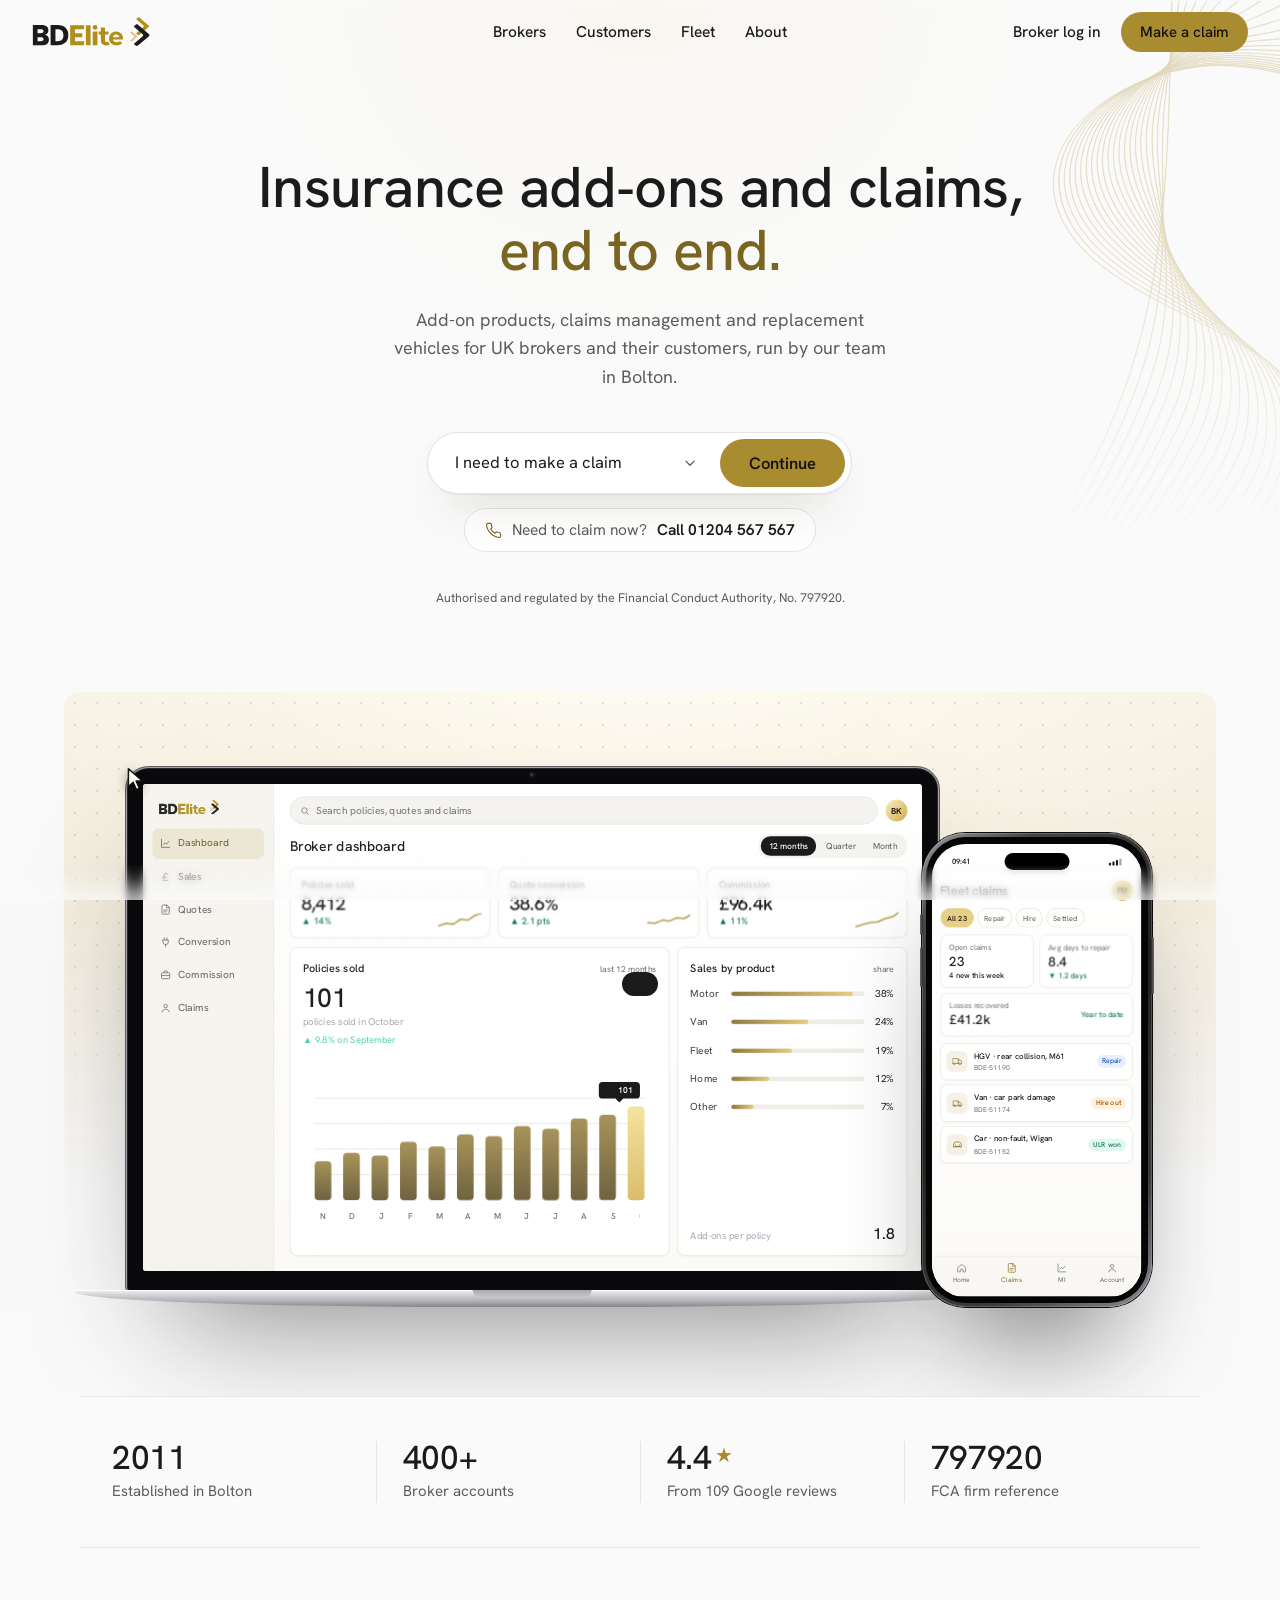
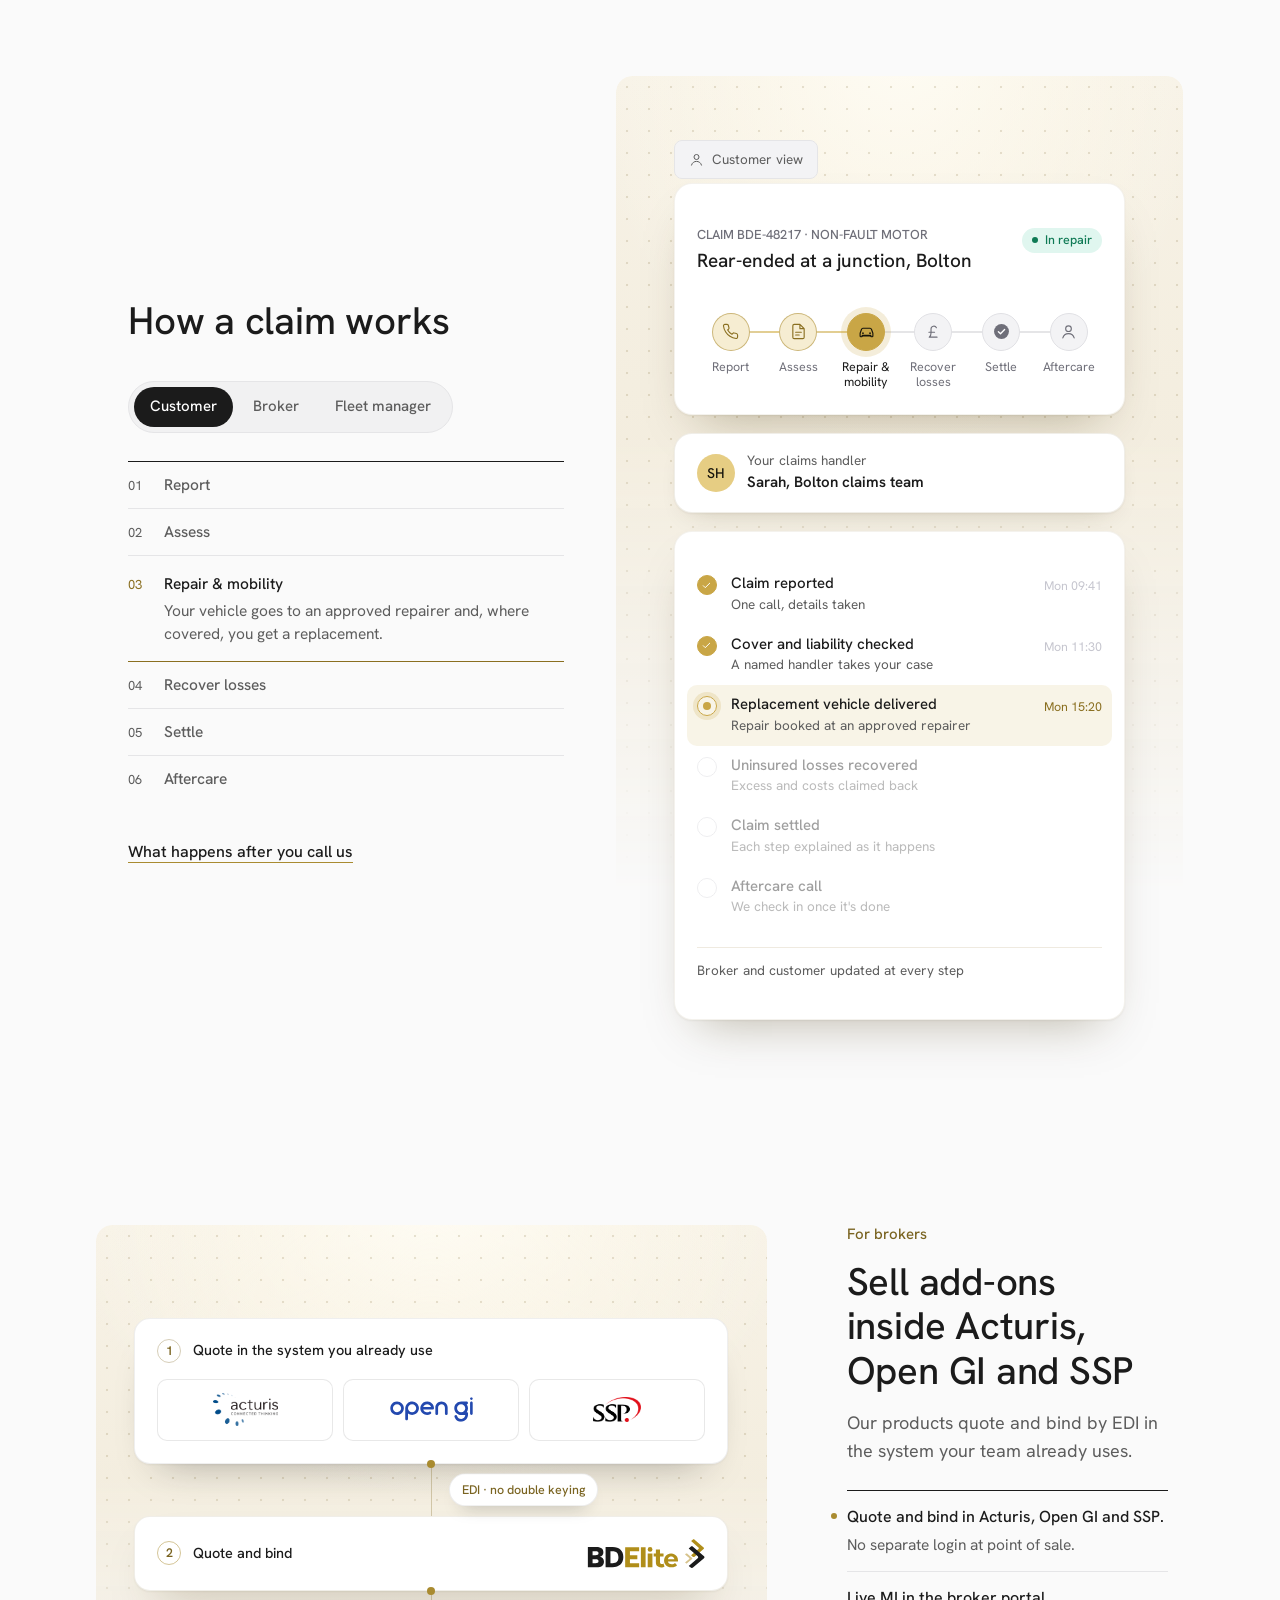
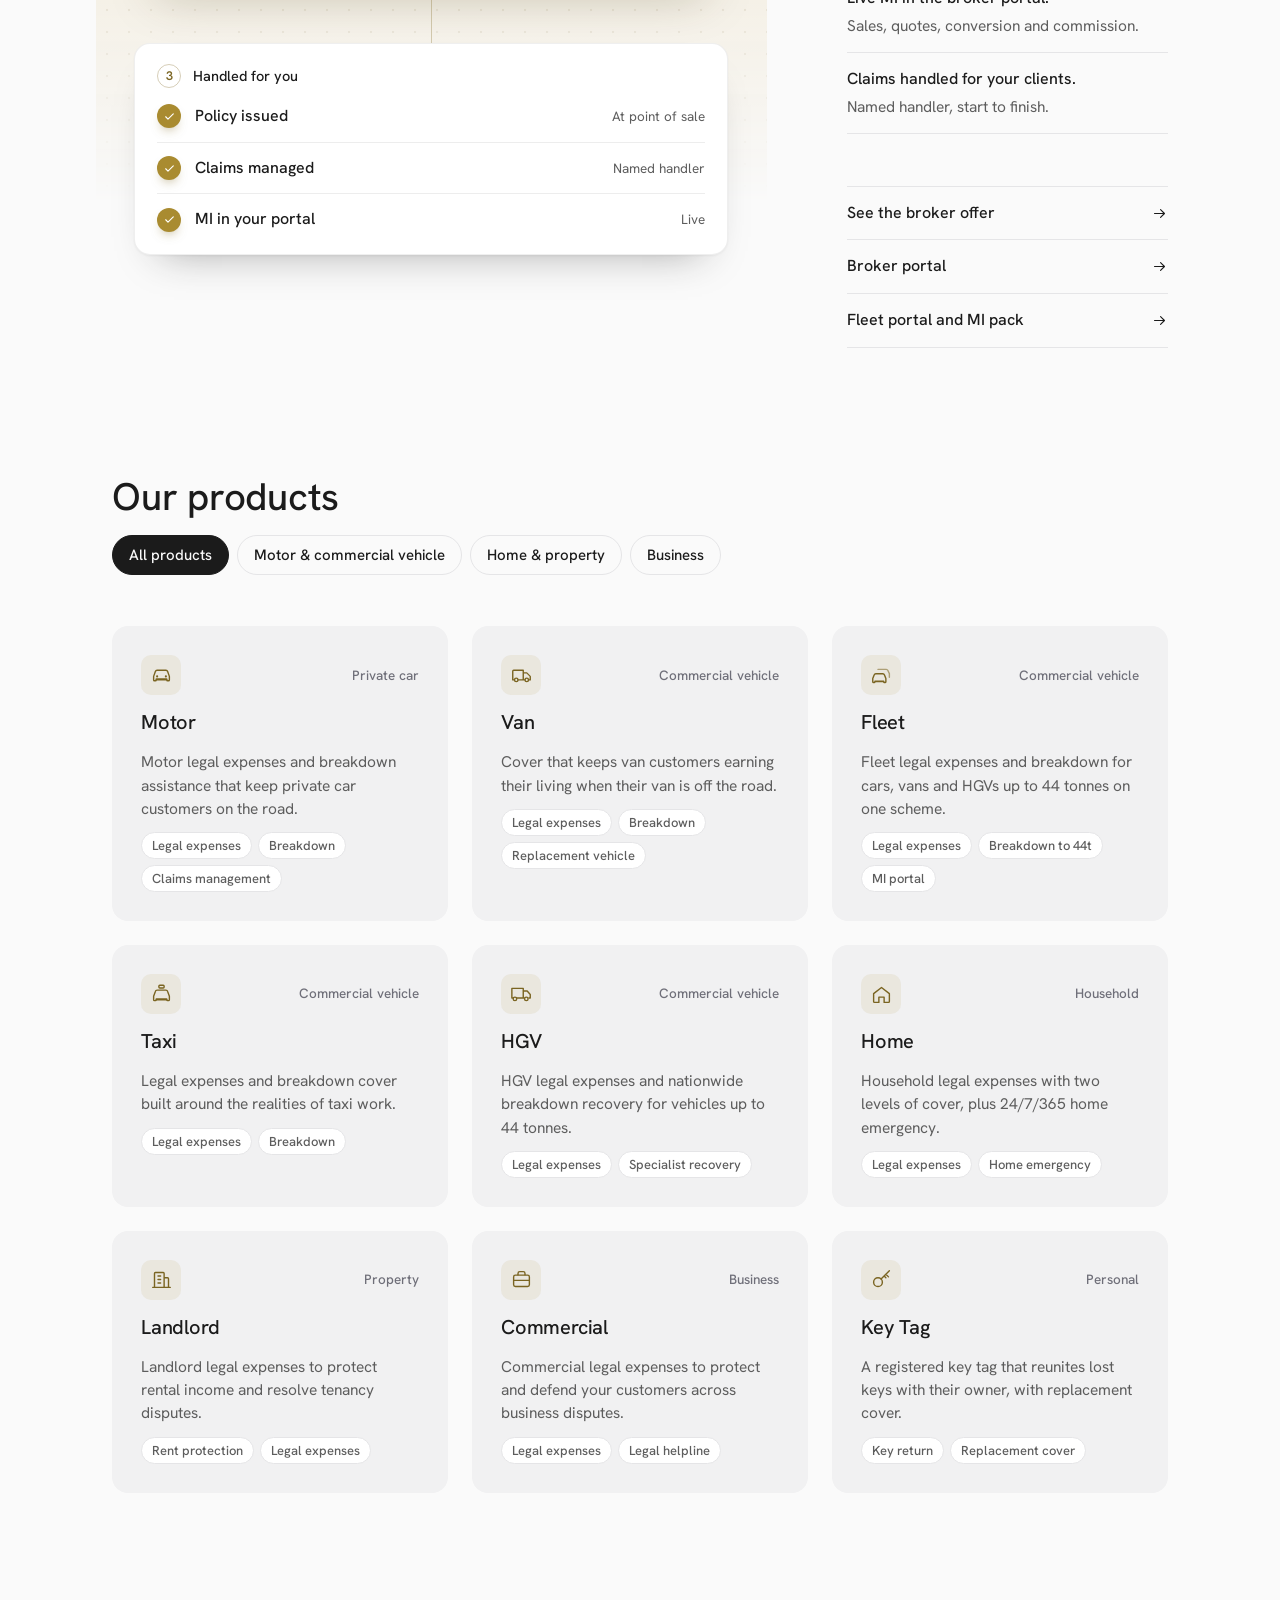
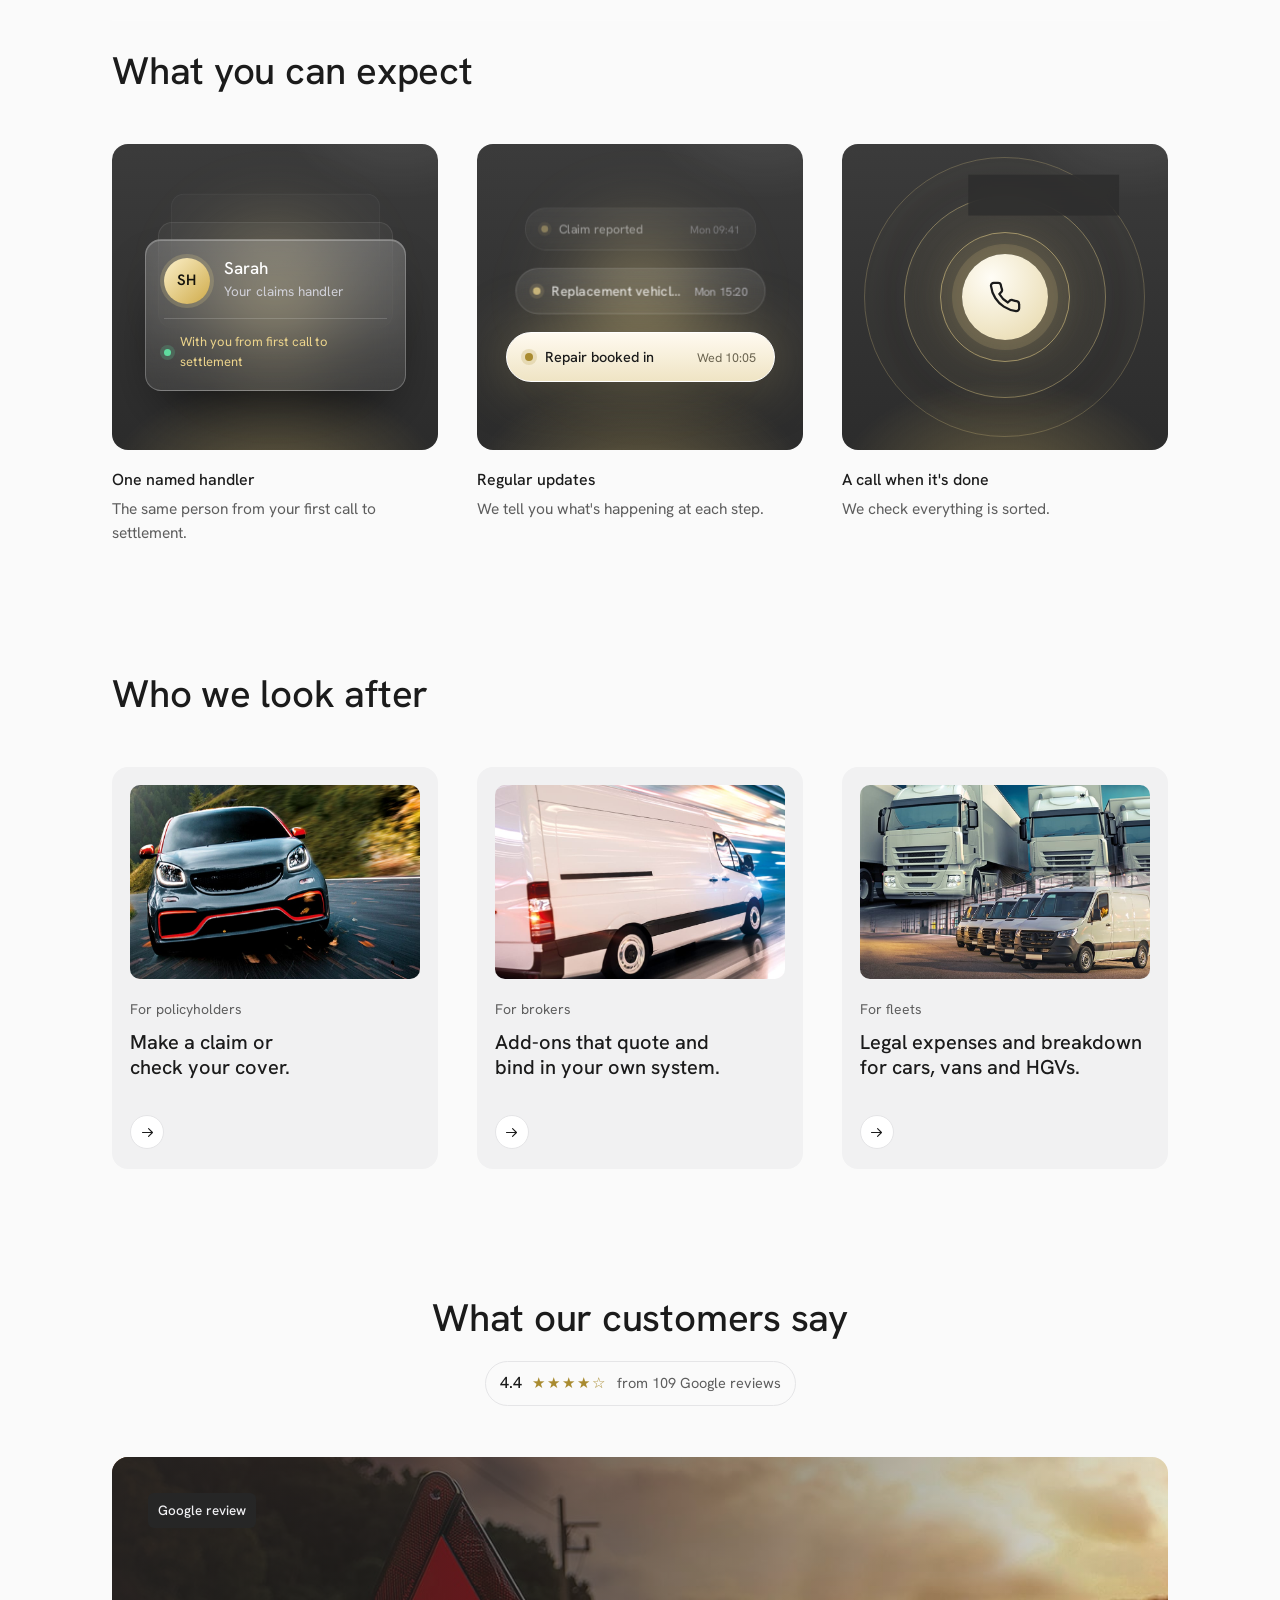
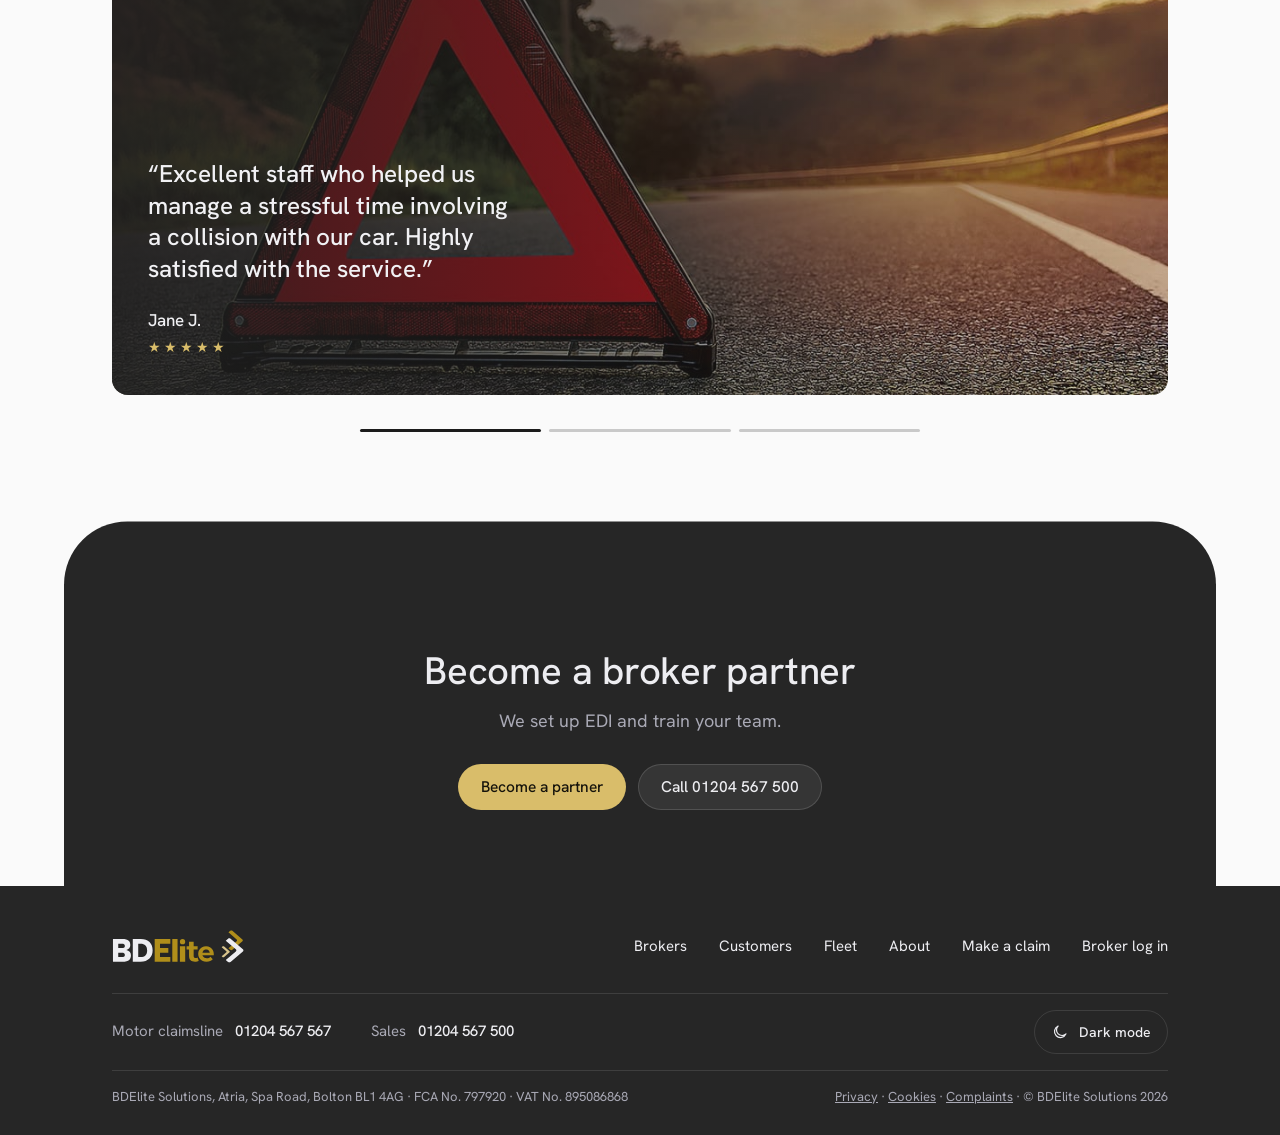
==== commit 7e5377d2: "Dark mode top bar: same 90% see-through and blur as light mode Co-Authored-By: Claude Opus 5.5 <nore" ====
--- a/index.html
+++ b/index.html
@@ -2919,8 +2919,8 @@
 :root[data-theme="dark"]{--paper:#262626;--surface:#303030;--sunk:#2c2c2c;--line:#3d3d3d;--ink:#1f1f1f}
 /* DARK: claimsline card matches the "Who we are" card beside it */
 :root[data-theme="dark"] main .routes .route-claim{background:#383838;border:1px solid #4a4a4a;--ink:#383838;--ink-line:#4a4a4a}
-/* DARK: top bar is solid #262626 */
-:root[data-theme="dark"] header.site,:root[data-theme="dark"] header.site:not(.on-dark),:root[data-theme="dark"] header.site.scrolled:not(.on-dark),:root[data-theme="dark"] header.site.on-dark,:root[data-theme="dark"] header.site.on-dark:not(.scrolled){background:#262626}
+/* DARK: top bar is #262626 at the same see-through level as light mode (90%, soft blur) */
+:root[data-theme="dark"] header.site,:root[data-theme="dark"] header.site:not(.on-dark),:root[data-theme="dark"] header.site.scrolled:not(.on-dark),:root[data-theme="dark"] header.site.on-dark,:root[data-theme="dark"] header.site.on-dark:not(.scrolled){background:rgba(38,38,38,.9);-webkit-backdrop-filter:saturate(1.3) blur(16px);backdrop-filter:saturate(1.3) blur(16px)}
 /* DARK: flat items stay flat (no box), exactly like light mode */
 :root[data-theme="dark"] main .chain .card.card,:root[data-theme="dark"] main .faq details.faq-x,:root[data-theme="dark"] main .faq.faq.faq details{background:transparent;border-left-color:transparent;border-right-color:transparent;box-shadow:none}
 :root[data-theme="dark"] main .chain .card.card{border-bottom-color:transparent;border-top-color:var(--line)}
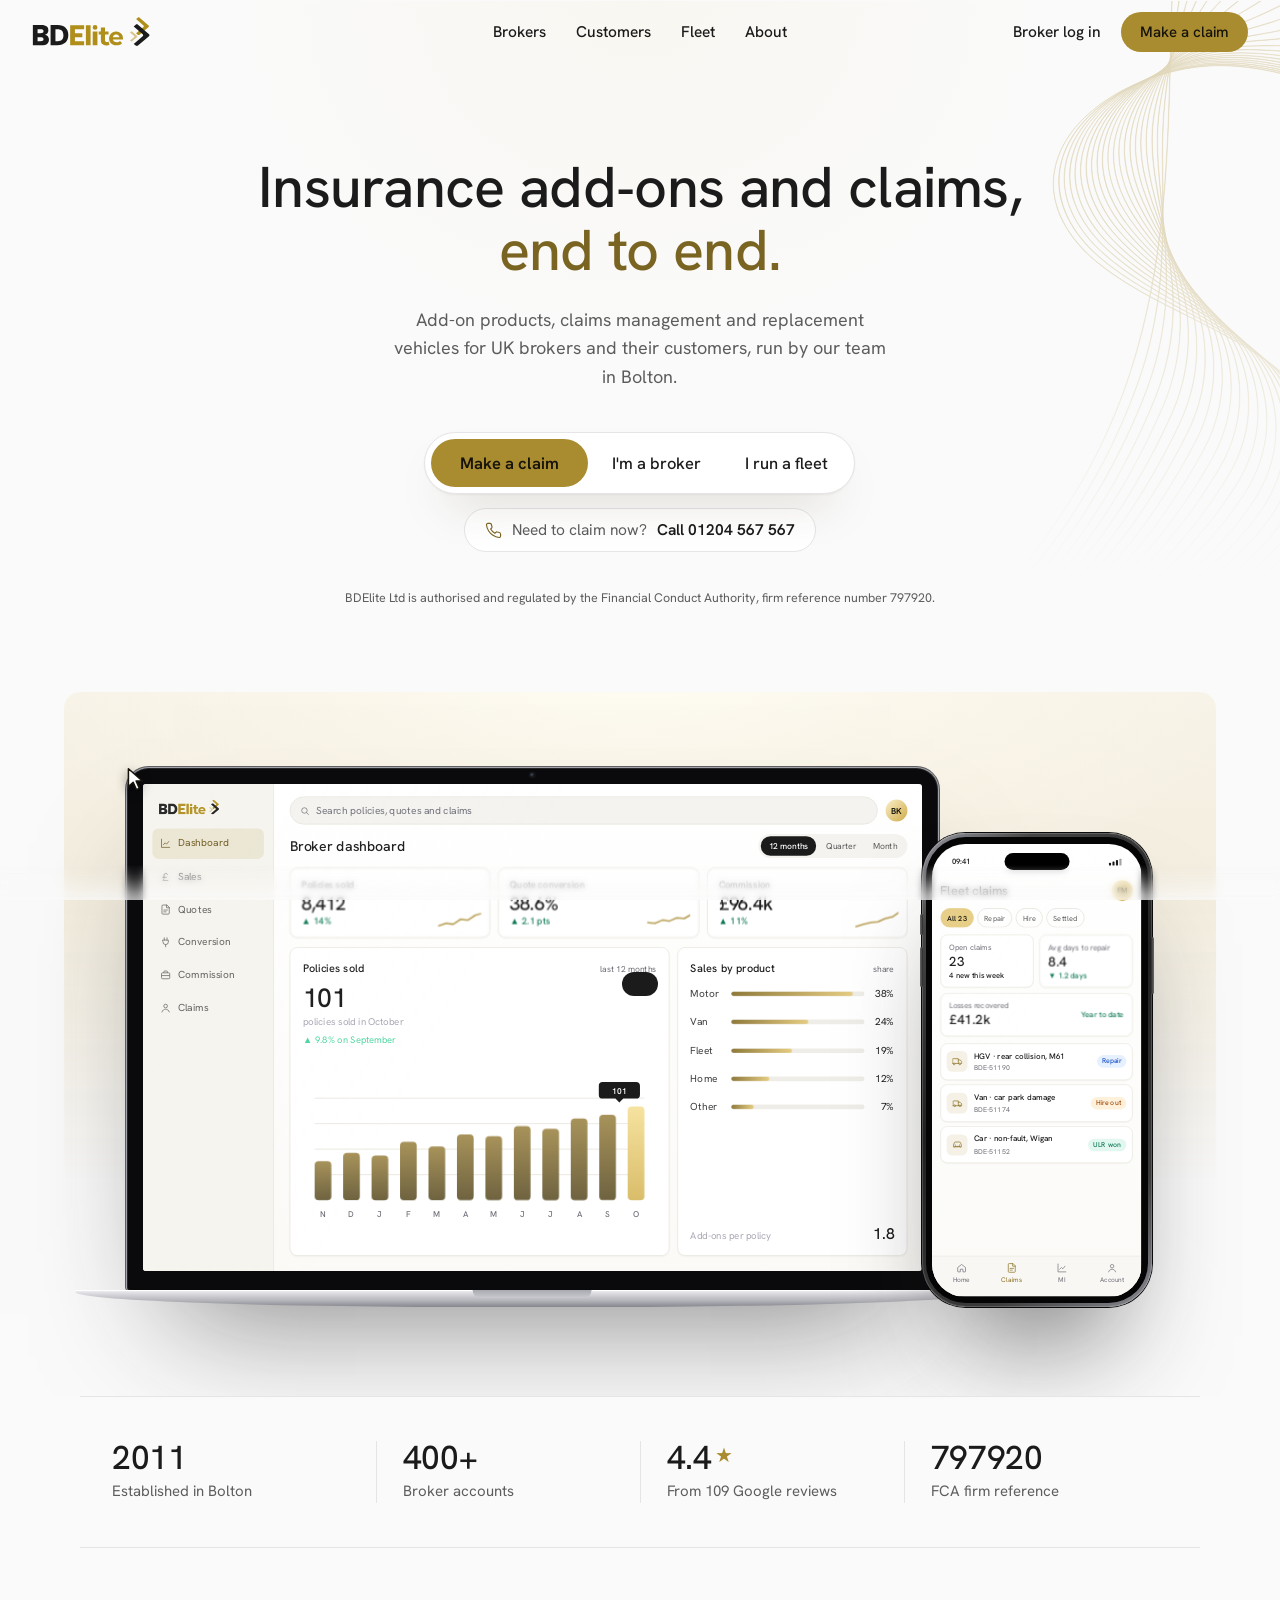
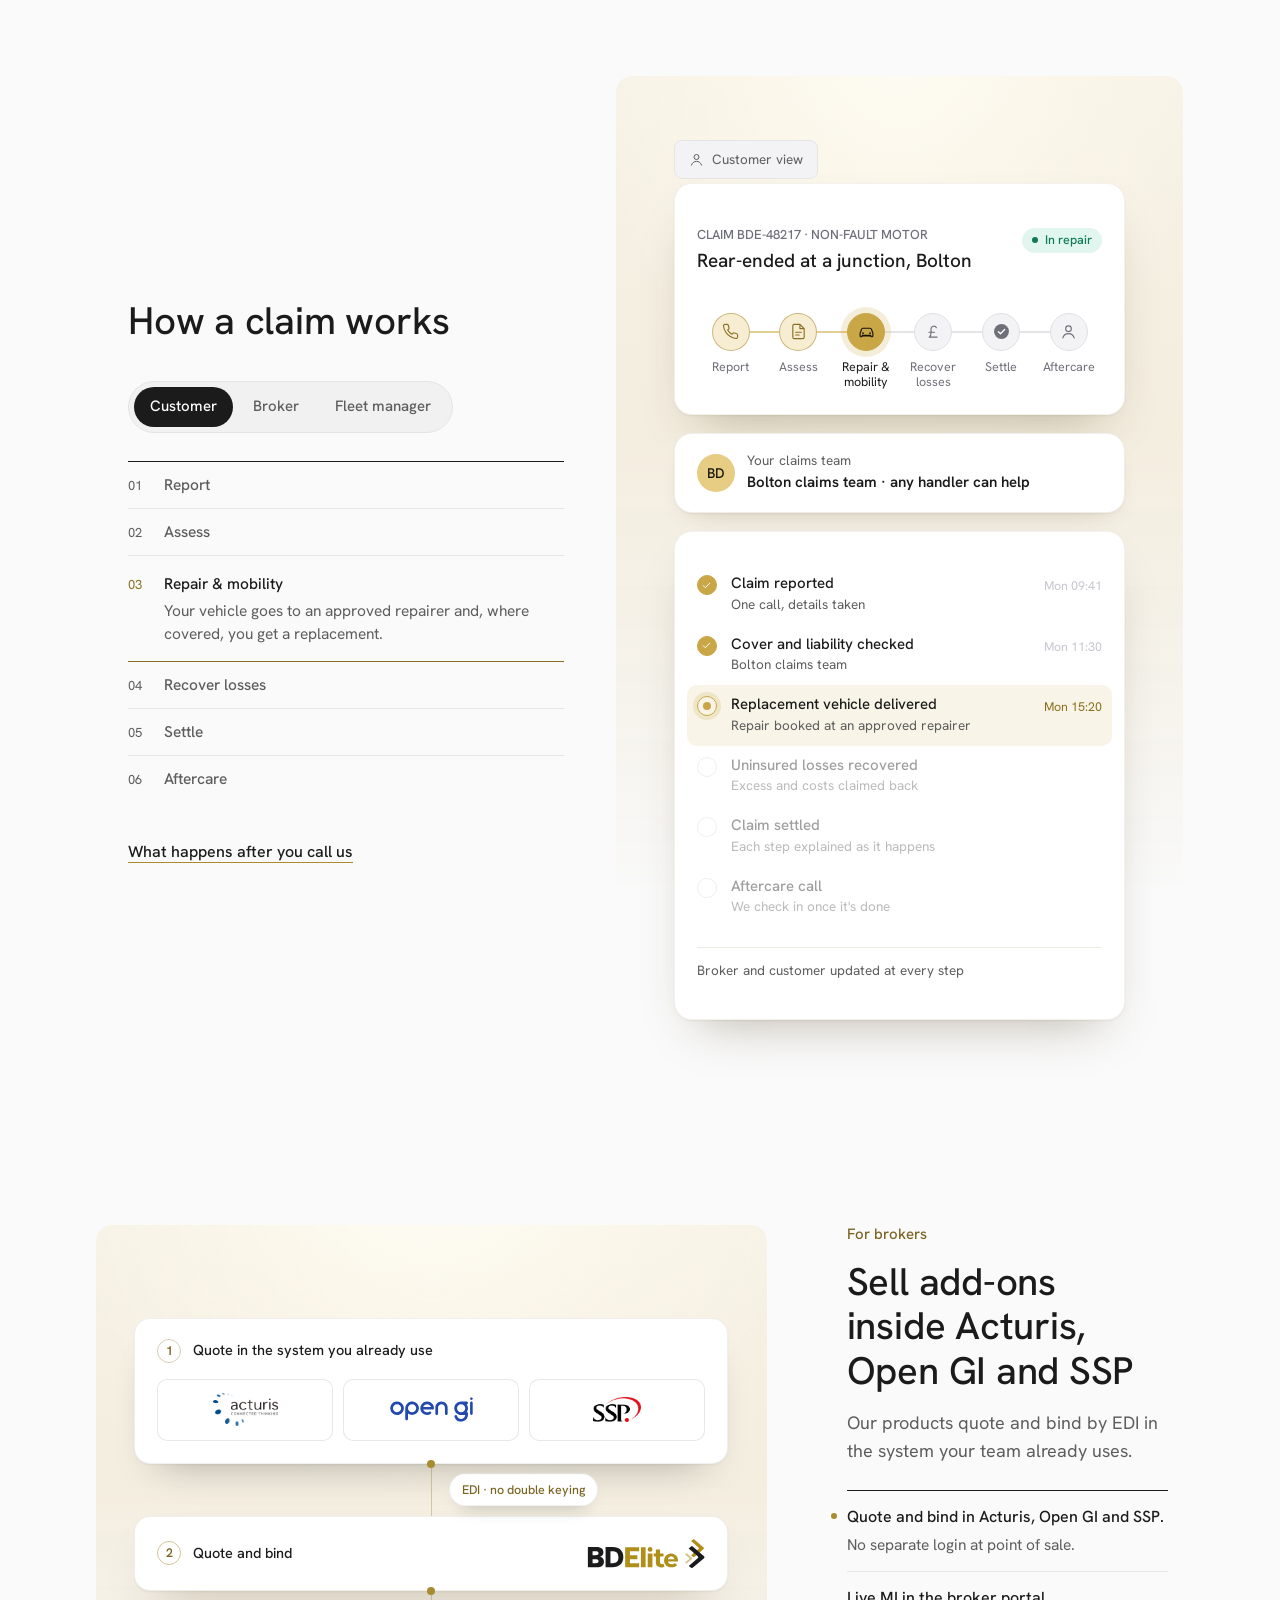
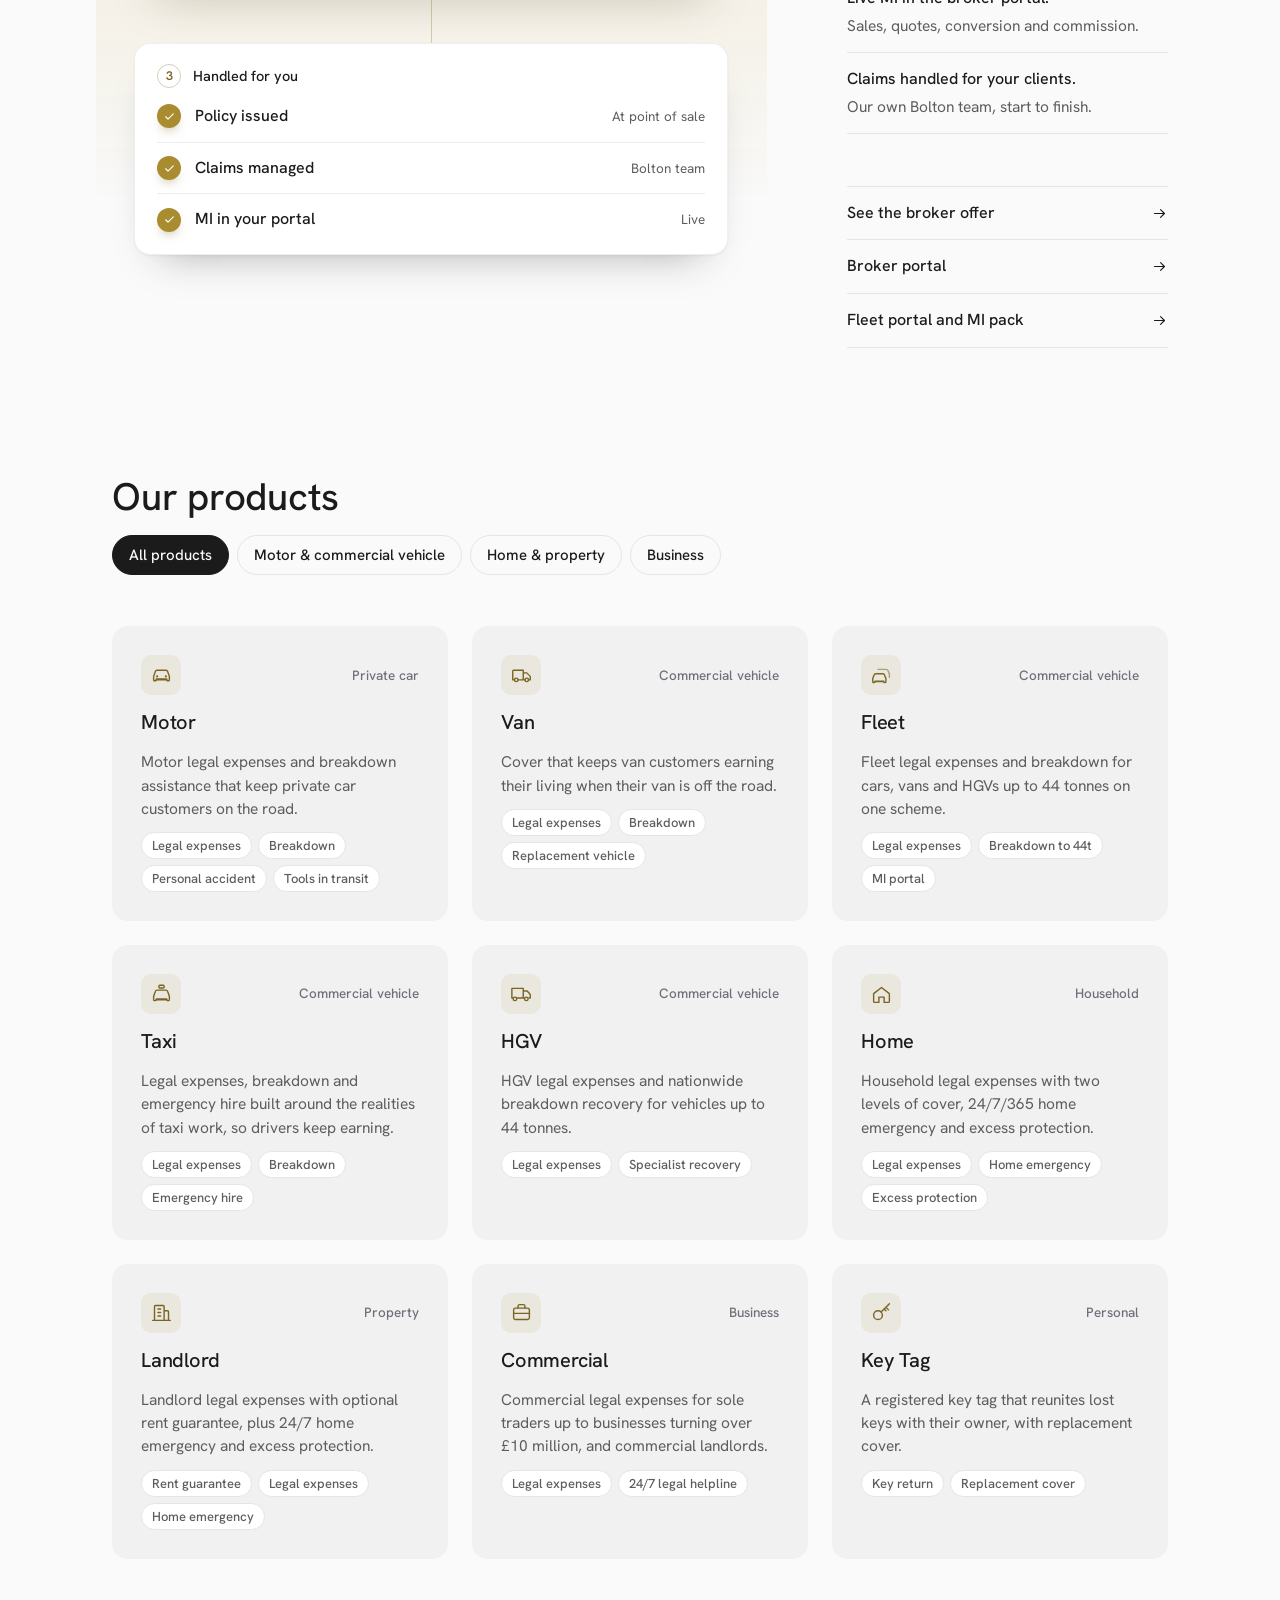
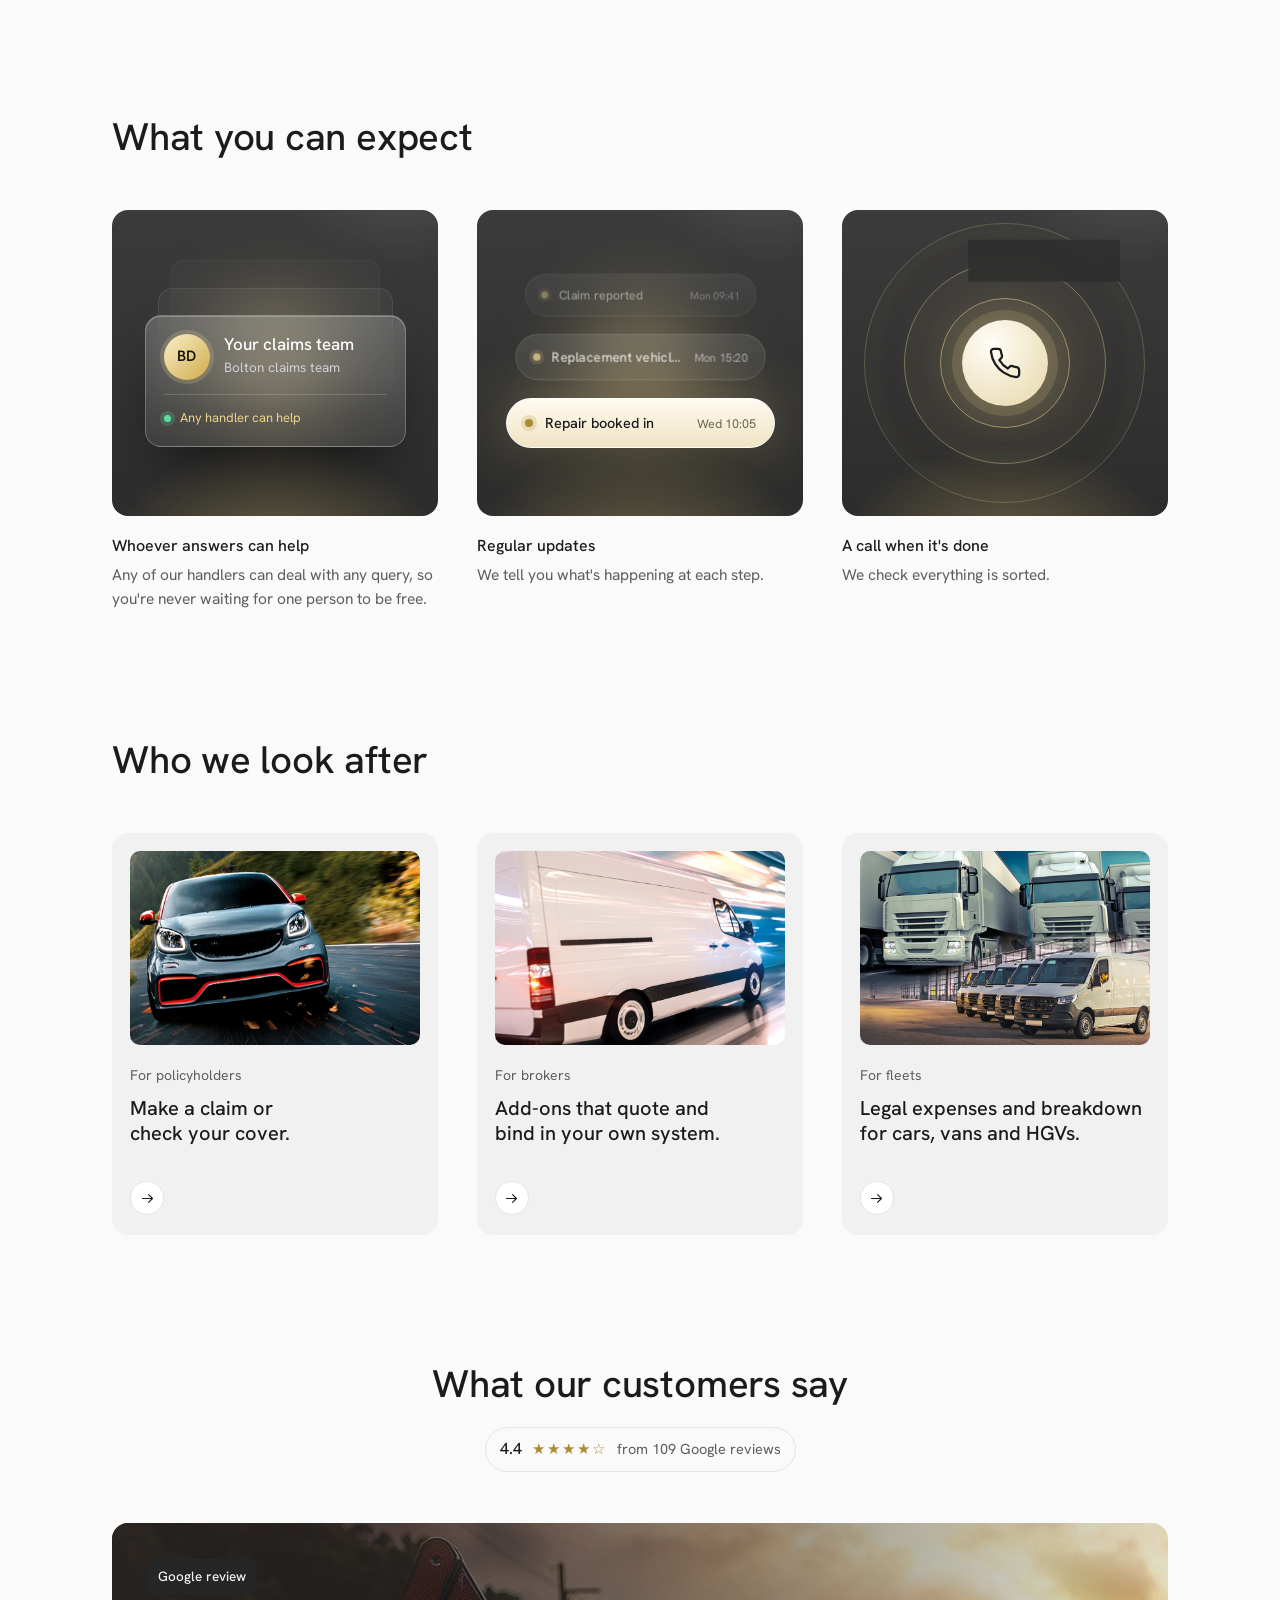
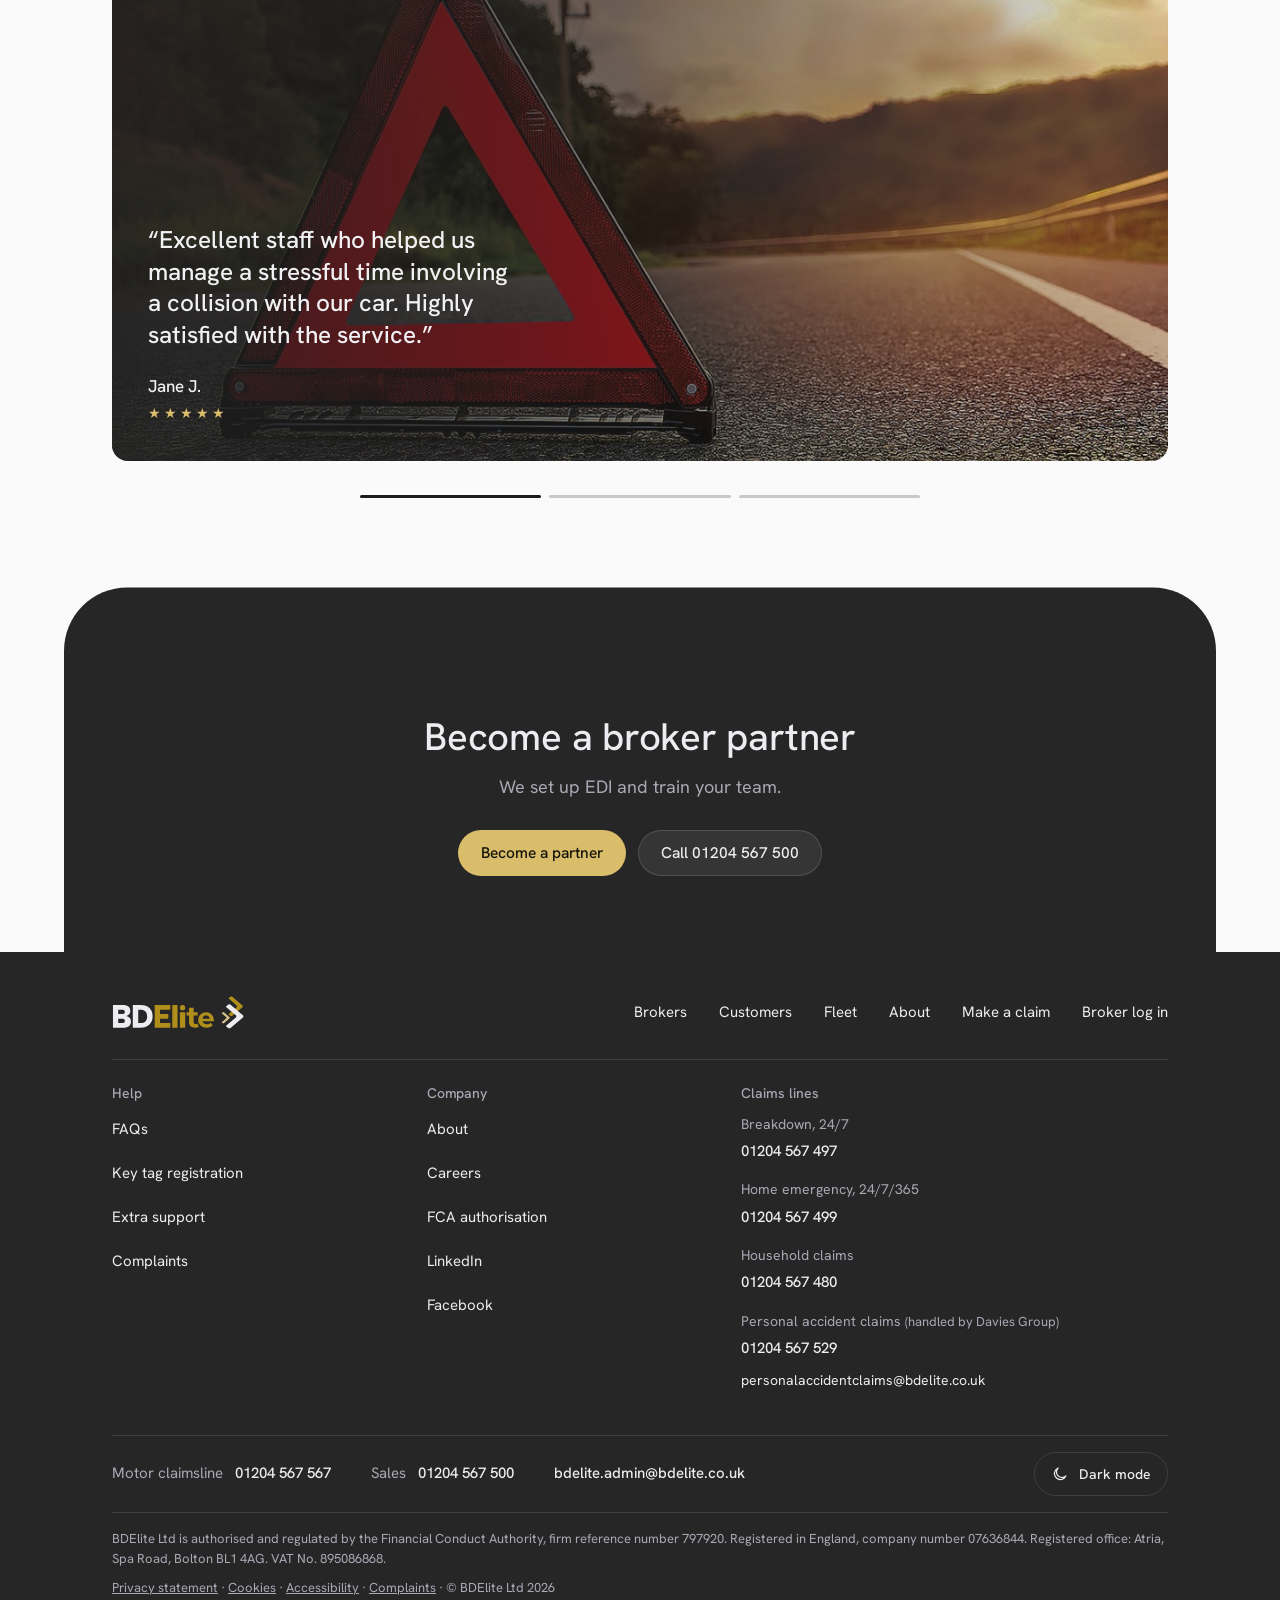
==== commit 7bbae31d: "Multi-page site, approved wording and new fleet road scene The site is now 13 separate pages built f" ====
--- a/index.html
+++ b/index.html
@@ -1,3013 +1,26 @@
-<!doctype html><html><head><meta charset=utf8><meta name=viewport content="width=device-width,initial-scale=1,viewport-fit=cover"><style>:root{color-scheme:light;box-sizing:border-box;padding-top:env(safe-area-inset-top,0px);padding-bottom:env(safe-area-inset-bottom,0px)}html{scroll-padding-top:env(safe-area-inset-top,0px)}body{margin:0;padding:0;font:14px -apple-system,BlinkMacSystemFont,sans-serif;background:#fff;color:#000}img{max-width:100%}[hidden]:not([hidden=until-found i]){display:none!important}</style></head><body>
-<title>BDElite Website</title>
+<!doctype html>
+<html lang="en-GB">
+<head>
+<meta charset="utf-8">
+<meta name="viewport" content="width=device-width,initial-scale=1,viewport-fit=cover">
+<title>BDElite | Total claims management and add-on insurance for UK brokers</title>
+<meta name="description" content="Legal expenses, breakdown, home emergency and total claims management, sold through UK insurance brokers and handled by our own team in Bolton.">
+<meta name="robots" content="noindex,nofollow">
+<link rel="canonical" href="https://olisabdelite.github.io/bdelite-website-preview/">
+<meta property="og:type" content="website">
+<meta property="og:title" content="BDElite | Total claims management and add-on insurance for UK brokers">
+<meta property="og:description" content="Legal expenses, breakdown, home emergency and total claims management, sold through UK insurance brokers and handled by our own team in Bolton.">
+<meta property="og:url" content="https://olisabdelite.github.io/bdelite-website-preview/">
+<meta property="og:image" content="https://olisabdelite.github.io/bdelite-website-preview/img/fleet.jpg">
 <script>(function(){var k="bde-theme",v=null;try{v=localStorage.getItem(k)}catch(e){}if(v!=="light"&&v!=="dark")v=matchMedia("(prefers-color-scheme: dark)").matches?"dark":"light";document.documentElement.dataset.theme=v;})();</script>
-<meta name="claude:viewport-fit-sides" content="cover">
-<meta name="robots" content="noindex,nofollow">
-<meta name="description" content="BDElite: legal expenses, breakdown, home emergency and total claims management for UK insurance brokers, their customers and fleets.">
 <link rel="preconnect" href="https://fonts.googleapis.com">
 <link rel="preconnect" href="https://fonts.gstatic.com" crossorigin>
 <link rel="stylesheet" href="https://fonts.googleapis.com/css2?family=Hanken+Grotesk:wght@400;500;600&display=swap">
-<style>
-/* Layout concept: the logo's three chevrons become the three audiences (customer, broker, fleet).
-   Dark "ink" bands carry the brand's gold wave; light paper bands carry the detail. */
-:root{
-  --paper:#fafaf9; --surface:#ffffff; --sunk:#f2f1ee; --line:#e4e3df;
-  --fg:#181818; --muted:#555555; --faint:#8a8a92;
-  --gold:#a98b30; --gold-hover:#8a7228; --gold-text:#7a6421; --gold-soft:#d7c38c; --gold-wash:rgba(169,139,48,.10);
-  --ink:#121214; --ink-2:#1c1c1c; --ink-line:#2e2e2e; --on-ink:#f5f5f4; --on-ink-muted:#a8a8b0; --gold-on-ink:#d4b45c;
-  --ok:#0f8a5f; --ok-wash:rgba(16,185,129,.12); --info:#2563eb; --info-wash:rgba(59,130,246,.12); --warn:#b45309; --warn-wash:rgba(245,158,11,.14);
-  --logo-k:#111;
-  --f-display:"Montserrat","Segoe UI",Arial,sans-serif;
-  --f-body:"Source Sans 3","Segoe UI",-apple-system,Roboto,Arial,sans-serif;
-  --f-mono:"IBM Plex Mono",ui-monospace,Consolas,monospace;
-  --r:14px; --r-sm:10px;
-  --shadow:0 1px 2px rgba(0,0,0,.04),0 12px 32px -12px rgba(0,0,0,.14);
-  --max:1200px;
-}
-@media (prefers-color-scheme: dark){:root:not([data-theme="light"]){
-  --paper:#0d0d0f; --surface:#161616; --sunk:#111113; --line:#2a2a2a;
-  --fg:#f4f4f5; --muted:#b0b0b8; --faint:#7c7c86;
-  --gold-text:#d4b45c; --gold-wash:rgba(212,180,92,.12);
-  --ink:#08080a; --ink-2:#181818; --ink-line:#2b2b2b;
-  --ok:#34d399; --ok-wash:rgba(52,211,153,.14); --info:#60a5fa; --info-wash:rgba(96,165,250,.14); --warn:#fbbf24; --warn-wash:rgba(251,191,36,.14);
-  --logo-k:#f4f4f5; --shadow:0 1px 2px rgba(0,0,0,.4),0 16px 40px -16px rgba(0,0,0,.7);
-  color-scheme:dark}}
-:root[data-theme="dark"]{
-  --paper:#0d0d0f; --surface:#161616; --sunk:#111113; --line:#2a2a2a;
-  --fg:#f4f4f5; --muted:#b0b0b8; --faint:#7c7c86;
-  --gold-text:#d4b45c; --gold-wash:rgba(212,180,92,.12);
-  --ink:#08080a; --ink-2:#181818; --ink-line:#2b2b2b;
-  --ok:#34d399; --ok-wash:rgba(52,211,153,.14); --info:#60a5fa; --info-wash:rgba(96,165,250,.14); --warn:#fbbf24; --warn-wash:rgba(251,191,36,.14);
-  --logo-k:#f4f4f5; --shadow:0 1px 2px rgba(0,0,0,.4),0 16px 40px -16px rgba(0,0,0,.7);
-  color-scheme:dark}
-
-*{box-sizing:border-box}
-html{scroll-behavior:smooth}
-@media (prefers-reduced-motion:reduce){html{scroll-behavior:auto}*,*::before,*::after{animation:none!important;transition:none!important}}
-body{background:var(--paper);color:var(--fg);font:400 17px/1.6 var(--f-body);-webkit-font-smoothing:antialiased}
-body::before{content:"";position:fixed;inset:0 0 auto;height:env(safe-area-inset-top,0px);z-index:60;background:var(--ink)}
-a{color:inherit}
-h1,h2,h3,h4{font-family:var(--f-display);margin:0;text-wrap:balance;letter-spacing:-.02em}
-p{margin:0}
-button,input,select,textarea{font:inherit;color:inherit}
-:focus-visible{outline:2px solid var(--gold);outline-offset:3px;border-radius:6px}
-.wrap{max-width:var(--max);margin:0 auto;padding-left:max(16px,env(safe-area-inset-left,0px));padding-right:max(16px,env(safe-area-inset-right,0px))}
-@media (min-width:720px){.wrap{padding-left:max(32px,env(safe-area-inset-left,0px));padding-right:max(32px,env(safe-area-inset-right,0px))}}
-.sr{position:absolute;width:1px;height:1px;overflow:hidden;clip:rect(0 0 0 0);white-space:nowrap}
-.mono{font-family:var(--f-mono);font-variant-numeric:tabular-nums}
-.eyebrow{font:700 12.5px/1.2 var(--f-display);letter-spacing:.14em;text-transform:uppercase;color:var(--gold-text);display:flex;align-items:center;gap:10px}
-.ink .eyebrow{color:var(--gold-on-ink)}
-.h-xl{font-size:clamp(38px,5.6vw,68px);line-height:1.02;font-weight:800;letter-spacing:-.035em}
-.h-l{font-size:clamp(30px,3.6vw,44px);line-height:1.08;font-weight:800;letter-spacing:-.03em}
-.h-m{font-size:22px;line-height:1.2;font-weight:700}
-.h-s{font-size:17px;line-height:1.3;font-weight:700;letter-spacing:-.01em}
-.lede{font-size:clamp(18px,1.6vw,20px);line-height:1.55;color:var(--muted);max-width:58ch}
-.ink .lede{color:var(--on-ink-muted)}
-.gold{color:var(--gold-text)}
-.ink .gold{color:var(--gold-on-ink)}
-
-/* Chevron mark (from the logo) */
-.chev{display:inline-block;width:14px;height:16px;flex:none}
-.chev path{fill:currentColor}
-.c-customer{color:var(--gold-soft)} .c-broker{color:var(--gold)} .c-fleet{color:var(--fg)}
-.ink .c-fleet{color:var(--on-ink)}
-
-/* Buttons */
-.btn{display:inline-flex;align-items:center;justify-content:center;gap:10px;min-height:48px;padding:0 22px;border-radius:999px;font:700 15px/1 var(--f-display);letter-spacing:-.005em;text-decoration:none;border:1.5px solid transparent;cursor:pointer;transition:background .18s,border-color .18s,transform .18s,color .18s;white-space:nowrap}
-.btn:active{transform:translateY(1px)}
-.btn-gold{background:var(--gold);color:#111}
-.btn-gold:hover{background:var(--gold-soft)}
-.btn-dark{background:var(--fg);color:var(--paper)}
-.btn-dark:hover{background:var(--gold);color:#111}
-.btn-line{border-color:var(--line);background:transparent}
-.btn-line:hover{border-color:var(--fg)}
-.ink .btn-line{border-color:var(--ink-line);color:var(--on-ink)}
-.ink .btn-line:hover{border-color:var(--on-ink)}
-.btn svg{width:18px;height:18px}
-.arrow{transition:transform .2s}
-a:hover>.arrow,button:hover>.arrow{transform:translateX(3px)}
-
-/* Utility bar */
-.util{background:var(--ink);color:var(--on-ink-muted);font-size:14px}
-.util .wrap{display:flex;align-items:center;gap:22px;min-height:40px;flex-wrap:wrap}
-.util strong{color:var(--on-ink);font-weight:600}
-.util .tel{font-family:var(--f-mono);color:var(--gold-on-ink);text-decoration:none;font-weight:600}
-.util .spacer{flex:1}
-.util .hide-s{display:none}
-@media (min-width:860px){.util .hide-s{display:inline}}
-.util-dot{width:7px;height:7px;border-radius:50%;background:#22c55e;box-shadow:0 0 0 3px rgba(34,197,94,.2);display:inline-block;margin-right:8px;vertical-align:1px}
-
-/* Header */
-header.site{position:sticky;top:env(safe-area-inset-top,0px);z-index:50;background:color-mix(in srgb,var(--paper) 88%,transparent);backdrop-filter:saturate(1.4) blur(14px);-webkit-backdrop-filter:saturate(1.4) blur(14px);border-bottom:1px solid var(--line)}
-header.site .wrap{display:flex;align-items:center;gap:24px;min-height:76px}
-.brand{display:flex;flex-direction:column;gap:3px;text-decoration:none;flex:none}
-.brand svg{width:148px;height:auto;display:block}
-.brand span{font:500 10.5px/1 var(--f-body);letter-spacing:.04em;color:var(--muted)}
-nav.main{display:none;gap:4px;margin-left:12px}
-nav.main a{font:600 15px/1 var(--f-display);text-decoration:none;padding:10px 14px;border-radius:999px;color:var(--muted);display:flex;align-items:center;gap:8px}
-nav.main a:hover{color:var(--fg);background:var(--sunk)}
-nav.main a[aria-current="page"]{color:var(--fg);background:var(--sunk)}
-.head-actions{margin-left:auto;display:flex;gap:10px;align-items:center}
-.portal-menu{position:relative}
-.portal-menu summary{list-style:none}
-.portal-menu summary::-webkit-details-marker{display:none}
-.portal-pop{position:absolute;right:0;top:calc(100% + 10px);width:290px;background:var(--surface);border:1px solid var(--line);border-radius:var(--r);box-shadow:var(--shadow);padding:8px;z-index:5}
-.portal-pop a{display:grid;grid-template-columns:auto 1fr;gap:2px 12px;padding:12px;border-radius:var(--r-sm);text-decoration:none}
-.portal-pop a:hover{background:var(--sunk)}
-.portal-pop b{font:700 15px/1.2 var(--f-display)}
-.portal-pop small{grid-column:2;color:var(--muted);font-size:14px;line-height:1.35}
-.portal-pop .chev{grid-row:span 2;margin-top:2px}
-.menu-btn{display:inline-flex;width:48px;height:48px;border-radius:50%;border:1.5px solid var(--line);background:transparent;align-items:center;justify-content:center;cursor:pointer}
-.hide-m{display:none!important}
-@media (min-width:1020px){nav.main{display:flex}.menu-btn{display:none}.hide-m{display:inline-flex!important}}
-@media (max-width:520px){
-  header.site .wrap{gap:10px;min-height:66px}
-  .brand svg{width:112px}.brand span{display:none}
-  .head-actions{gap:8px}
-  .head-actions .btn-gold{padding:0 16px;font-size:14px;min-height:44px}
-  .menu-btn{width:44px;height:44px}
-  .util .wrap{font-size:13px;gap:10px}
-}
-.mobile-nav{border-top:1px solid var(--line);padding-block:12px 20px;display:grid;gap:4px}
-.mobile-nav a{font:700 18px/1 var(--f-display);text-decoration:none;padding:14px 4px;display:flex;gap:12px;align-items:center;border-bottom:1px solid var(--line)}
-@media (min-width:1020px){.mobile-nav{display:none!important}}
-
-/* Sections */
-section{position:relative}
-.band{padding-block:clamp(64px,8vw,112px)}
-.band-tight{padding-block:clamp(48px,6vw,80px)}
-.ink{background:var(--ink);color:var(--on-ink);overflow:hidden;border-block:1px solid var(--ink-line)}
-.waves{position:absolute;inset:0;background:url("wavylines.svg") no-repeat center/cover;opacity:.22;pointer-events:none}
-.waves.right{background-position:70% 40%;background-size:auto 150%;opacity:.28}
-.sunk{background:var(--sunk)}
-.sec-head{display:grid;gap:16px;margin-bottom:clamp(36px,4vw,56px);max-width:760px}
-
-/* HOME HERO */
-.hero{padding-block:clamp(56px,7vw,96px) clamp(56px,7vw,88px)}
-.hero-grid{display:grid;gap:56px;align-items:center;position:relative}
-@media (min-width:1020px){.hero-grid{grid-template-columns:1.08fr .92fr}}
-.hero h1 em{font-style:normal;color:var(--gold-on-ink)}
-.hero .lede{margin-top:22px}
-.doors{display:grid;gap:10px;margin-top:36px;max-width:620px}
-.door{display:grid;grid-template-columns:auto 1fr auto;align-items:center;gap:18px;padding:18px 20px;border-radius:var(--r);background:var(--ink-2);border:1px solid var(--ink-line);text-decoration:none;color:var(--on-ink);transition:border-color .2s,background .2s,transform .2s}
-.door:hover{border-color:var(--gold);transform:translateX(4px)}
-.door .chev{width:20px;height:24px}
-.door b{display:block;font:700 18px/1.2 var(--f-display);letter-spacing:-.01em}
-.door small{display:block;color:var(--on-ink-muted);font-size:15px;line-height:1.35;margin-top:3px}
-.door .go{color:var(--gold-on-ink)}
-.door.urgent{background:var(--gold);border-color:var(--gold);color:#111}
-.door.urgent small{color:#2a2410}
-.door.urgent .go,.door.urgent .chev{color:#111}
-.door.urgent:hover{background:var(--gold-soft);border-color:var(--gold-soft)}
-
-/* Tracker card */
-.tracker{background:var(--ink-2);border:1px solid var(--ink-line);border-radius:20px;padding:24px;box-shadow:0 30px 80px -30px rgba(0,0,0,.8);position:relative;max-width:520px;width:100%;justify-self:center}
-.tk-top{display:flex;justify-content:space-between;align-items:flex-start;gap:12px;flex-wrap:wrap}
-.tk-ref{font:600 13px/1 var(--f-mono);color:var(--on-ink-muted)}
-.tk-title{font:700 19px/1.25 var(--f-display);margin-top:8px}
-.pill{display:inline-flex;align-items:center;gap:7px;font:700 11.5px/1 var(--f-display);letter-spacing:.08em;text-transform:uppercase;padding:7px 10px;border-radius:999px;white-space:nowrap}
-.pill::before{content:"";width:6px;height:6px;border-radius:50%;background:currentColor}
-.pill-live{color:#4ade80;background:rgba(74,222,128,.12)}
-.pill-done{color:var(--gold-on-ink);background:rgba(212,180,92,.14)}
-.tk-handler{display:flex;align-items:center;gap:12px;margin-top:18px;padding:12px;border-radius:12px;background:rgba(255,255,255,.04)}
-.avatar{width:38px;height:38px;border-radius:50%;background:linear-gradient(135deg,var(--gold-soft),var(--gold));color:#111;display:grid;place-items:center;font:800 14px/1 var(--f-display);flex:none}
-.tk-handler small{display:block;color:var(--on-ink-muted);font-size:13.5px;line-height:1.3}
-.tk-handler b{font-weight:600;font-size:15px}
-.tk-steps{list-style:none;margin:20px 0 0;padding:0;display:grid;gap:0}
-.tk-steps li{display:grid;grid-template-columns:22px 1fr auto;gap:12px;padding:9px 0;position:relative;color:var(--on-ink-muted);transition:color .4s}
-.tk-steps li::before{content:"";position:absolute;left:10px;top:30px;bottom:-9px;width:2px;background:var(--ink-line)}
-.tk-steps li:last-child::before{display:none}
-.tk-dot{width:22px;height:22px;border-radius:50%;border:2px solid var(--ink-line);display:grid;place-items:center;background:var(--ink-2);position:relative;z-index:1;transition:all .4s}
-.tk-dot svg{width:12px;height:12px;opacity:0;transition:opacity .3s}
-.tk-steps b{font-weight:600;font-size:15.5px;line-height:1.3;display:block}
-.tk-steps small{font-size:13.5px;line-height:1.3;display:block;opacity:.8}
-.tk-steps time{font:500 12.5px/1.6 var(--f-mono);opacity:.75}
-.tk-steps li.done{color:var(--on-ink)}
-.tk-steps li.done .tk-dot{background:var(--gold);border-color:var(--gold)}
-.tk-steps li.done .tk-dot svg{opacity:1}
-.tk-steps li.now{color:var(--on-ink)}
-.tk-steps li.now .tk-dot{border-color:var(--gold-on-ink);box-shadow:0 0 0 5px rgba(212,180,92,.18)}
-.tk-steps li.now .tk-dot::after{content:"";width:8px;height:8px;border-radius:50%;background:var(--gold-on-ink);animation:pulse 1.4s ease-in-out infinite}
-@keyframes pulse{50%{transform:scale(.6);opacity:.5}}
-.tk-foot{display:flex;justify-content:space-between;gap:12px;margin-top:16px;padding-top:16px;border-top:1px solid var(--ink-line);font-size:13.5px;color:var(--on-ink-muted);flex-wrap:wrap}
-.tk-foot .mono{color:var(--gold-on-ink);font-weight:600}
-.example-tag{font:600 11px/1 var(--f-mono);letter-spacing:.06em;text-transform:uppercase;color:var(--on-ink-muted);opacity:.7}
-
-/* Proof strip */
-.proof{border-bottom:1px solid var(--line);background:var(--surface)}
-.proof .wrap{display:grid;grid-template-columns:repeat(2,1fr);gap:0}
-@media (min-width:900px){.proof .wrap{grid-template-columns:repeat(4,1fr)}}
-.proof div.item{padding:26px 20px 26px 0;display:grid;gap:4px}
-.proof div.item + div.item{padding-left:20px;border-left:1px solid var(--line)}
-@media (max-width:899px){.proof div.item:nth-child(3){border-left:0;padding-left:0}.proof div.item:nth-child(n+3){border-top:1px solid var(--line)}}
-.proof .num{font:800 clamp(26px,3vw,34px)/1 var(--f-display);letter-spacing:-.03em}
-.proof .lbl{color:var(--muted);font-size:15px;line-height:1.35}
-
-/* Journey */
-.aud-switch{display:inline-flex;padding:5px;border-radius:999px;background:var(--sunk);border:1px solid var(--line);gap:4px;flex-wrap:wrap}
-.aud-switch button{border:0;background:transparent;padding:10px 16px;border-radius:999px;font:700 14.5px/1 var(--f-display);cursor:pointer;color:var(--muted);display:inline-flex;align-items:center;gap:8px;min-height:44px}
-.aud-switch button[aria-pressed="true"]{background:var(--surface);color:var(--fg);box-shadow:0 1px 3px rgba(0,0,0,.12)}
-.journey{display:grid;gap:0;margin-top:36px;counter-reset:j}
-@media (min-width:900px){.journey{grid-template-columns:repeat(3,1fr);row-gap:44px}}
-.j-step{counter-increment:j;padding:22px 0 24px;border-top:2px solid var(--line);position:relative;display:grid;gap:10px;align-content:start}
-@media (min-width:900px){.j-step{border-top:0;padding:0 32px 0 0}.j-step p{max-width:34ch}}
-.j-step::before{content:counter(j,decimal-leading-zero);font:600 13px/1 var(--f-mono);color:var(--gold-text)}
-.j-bar{height:3px;background:var(--line);border-radius:3px;overflow:hidden;display:none}
-@media (min-width:900px){.j-bar{display:block;margin-bottom:22px}}
-.j-bar i{display:block;height:100%;width:0;background:var(--gold);transition:width .7s cubic-bezier(.2,.7,.2,1)}
-.journey.on .j-bar i{width:100%}
-.j-step:nth-child(2) .j-bar i{transition-delay:.12s}.j-step:nth-child(3) .j-bar i{transition-delay:.24s}.j-step:nth-child(4) .j-bar i{transition-delay:.36s}.j-step:nth-child(5) .j-bar i{transition-delay:.48s}.j-step:nth-child(6) .j-bar i{transition-delay:.6s}
-.j-step h3{font-size:17px;line-height:1.25;font-weight:700}
-.j-step p{color:var(--muted);font-size:15.5px;line-height:1.5}
-.j-step p[data-fade]{animation:fade .35s ease}
-@keyframes fade{from{opacity:0;transform:translateY(4px)}}
-
-/* Products */
-.filters{display:flex;gap:8px;flex-wrap:wrap;margin-bottom:28px}
-.chip{border:1.5px solid var(--line);background:var(--surface);border-radius:999px;padding:0 16px;min-height:44px;font:600 14.5px/1 var(--f-display);cursor:pointer;color:var(--muted)}
-.chip[aria-pressed="true"]{background:var(--fg);color:var(--paper);border-color:var(--fg)}
-.products{display:grid;gap:14px;grid-template-columns:1fr}
-@media (min-width:640px){.products{grid-template-columns:repeat(2,1fr)}}
-@media (min-width:960px){.products{grid-template-columns:repeat(3,1fr)}}
-.prod{background:var(--surface);border:1px solid var(--line);border-radius:var(--r);padding:22px;display:grid;gap:12px;align-content:start;transition:border-color .2s,transform .2s}
-.prod:hover{border-color:var(--gold);transform:translateY(-2px)}
-.prod-top{display:flex;justify-content:space-between;align-items:center;gap:8px}
-.prod-cat{font:600 12px/1 var(--f-mono);letter-spacing:.04em;color:var(--faint);text-transform:uppercase}
-.prod h3{font-size:21px;font-weight:800}
-.prod p{color:var(--muted);font-size:15.5px;line-height:1.5}
-.tags{display:flex;flex-wrap:wrap;gap:6px}
-.tag{font:600 12.5px/1 var(--f-body);padding:6px 9px;border-radius:6px;background:var(--gold-wash);color:var(--gold-text)}
-.prod[hidden]{display:none}
-
-/* Integration */
-.edi{display:grid;gap:40px;align-items:center}
-@media (min-width:960px){.edi{grid-template-columns:1fr 1.1fr}}
-.flow{display:grid;gap:12px;position:relative}
-.flow-row{position:relative;z-index:1}
-@media (min-width:621px){.flow .flow-row{gap:56px}}
-.wires{position:absolute;inset:0;width:100%;height:100%;overflow:visible;z-index:0;pointer-events:none}
-.wires path{fill:none;stroke-width:1.5}
-.wires .base path{stroke:rgba(212,180,92,.28)}
-.wires .pulse path{stroke:var(--gold-on-ink);stroke-dasharray:10 140;stroke-linecap:round;animation:flowdash 2.8s linear infinite}
-.wires .pulse path:nth-child(2){animation-delay:-.9s}.wires .pulse path:nth-child(3){animation-delay:-1.8s}
-.wires .pulse path:nth-child(n+4){animation-delay:-1.4s}
-@keyframes flowdash{from{stroke-dashoffset:150}to{stroke-dashoffset:0}}
-.sys div{position:relative;z-index:1}
-.flow-row{display:grid;grid-template-columns:1fr auto 1fr;align-items:center;gap:14px}
-.sys{display:grid;gap:8px}
-.sys div{background:var(--ink-2);border:1px solid var(--ink-line);border-radius:12px;padding:14px 16px;font:700 16px/1 var(--f-display);display:flex;justify-content:space-between;align-items:center;gap:8px}
-.sys div small{font:500 12px/1 var(--f-mono);color:var(--on-ink-muted)}
-.hub{width:116px;height:116px;border-radius:50%;border:1.5px solid var(--gold);display:grid;place-items:center;text-align:center;position:relative;background:radial-gradient(circle,rgba(212,180,92,.16),transparent 70%)}
-.hub svg{width:70px}
-.hub::before,.hub::after{content:"";position:absolute;inset:-12px;border-radius:50%;border:1px dashed rgba(212,180,92,.35);animation:spin 40s linear infinite}
-.hub::after{inset:-26px;border-style:dotted;animation-duration:60s;animation-direction:reverse}
-@keyframes spin{to{transform:rotate(360deg)}}
-.out div{border-color:rgba(212,180,92,.35)}
-.out div::before{content:"";width:8px;height:8px;border-radius:50%;background:var(--gold-on-ink);flex:none}
-.out div{justify-content:flex-start;font:600 15px/1.2 var(--f-body)}
-@media (max-width:620px){.flow-row{grid-template-columns:1fr}.hub{margin:8px auto}}
-.checks{list-style:none;padding:0;margin:28px 0 0;display:grid;gap:14px}
-.checks li{display:grid;grid-template-columns:24px 1fr;gap:12px;line-height:1.45}
-.checks li svg{width:22px;height:22px;color:var(--gold-on-ink);margin-top:1px}
-.checks li b{font-weight:600}
-.ink .checks li span{color:var(--on-ink-muted)}
-.ink .checks li b{color:var(--on-ink)}
-
-/* Portal mockups */
-.portals{display:grid;gap:20px}
-@media (min-width:960px){.portals{grid-template-columns:1fr 1fr}}
-.mock{background:var(--surface);border:1px solid var(--line);border-radius:18px;box-shadow:var(--shadow);overflow:hidden;min-width:0}
-.mock-bar{display:flex;align-items:center;gap:10px;padding:12px 16px;border-bottom:1px solid var(--line);background:var(--sunk)}
-.mock-bar i{width:10px;height:10px;border-radius:50%;background:var(--line);display:block}
-.mock-bar span{margin-left:8px;font:500 12.5px/1 var(--f-mono);color:var(--faint);overflow:hidden;text-overflow:ellipsis;white-space:nowrap}
-.mock-body{padding:20px;display:grid;gap:16px}
-.mock-head{display:flex;justify-content:space-between;align-items:baseline;gap:10px;flex-wrap:wrap}
-.mock-head b{font:700 17px/1.2 var(--f-display)}
-.kpis{display:grid;grid-template-columns:repeat(3,1fr);gap:10px}
-.kpi{border:1px solid var(--line);border-radius:12px;padding:12px;display:grid;gap:4px;min-width:0}
-.kpi small{font-size:12.5px;color:var(--muted);line-height:1.25}
-.kpi b{font:800 21px/1 var(--f-display);letter-spacing:-.02em;font-variant-numeric:tabular-nums}
-.kpi em{font:600 12px/1 var(--f-mono);font-style:normal}
-.up{color:var(--ok)}
-.chart{width:100%;height:auto;display:block}
-.chart text{fill:var(--faint);font:500 10px var(--f-mono)}
-.rows{display:grid;gap:0;border:1px solid var(--line);border-radius:12px;overflow:hidden}
-.row{display:grid;grid-template-columns:auto 1fr auto;gap:12px;align-items:center;padding:11px 14px;font-size:14.5px}
-.row + .row{border-top:1px solid var(--line)}
-.row .mono{font-size:12.5px;color:var(--faint)}
-.row span{min-width:0;overflow:hidden;text-overflow:ellipsis;white-space:nowrap}
-.st{font:700 11px/1 var(--f-display);letter-spacing:.05em;text-transform:uppercase;padding:6px 8px;border-radius:6px;white-space:nowrap}
-.st-ok{color:var(--ok);background:var(--ok-wash)}
-.st-info{color:var(--info);background:var(--info-wash)}
-.st-warn{color:var(--warn);background:var(--warn-wash)}
-.mock-note{font:500 12px/1.3 var(--f-mono);color:var(--faint)}
-@media (max-width:480px){.kpis{grid-template-columns:1fr 1fr}.kpis .kpi:last-child{grid-column:span 2}}
-
-/* Quote */
-.quote{display:grid;gap:28px;max-width:900px}
-.quote blockquote{margin:0;font:700 clamp(26px,3.4vw,40px)/1.2 var(--f-display);letter-spacing:-.025em;text-wrap:balance}
-.stars{color:var(--gold);letter-spacing:4px;font-size:20px}
-.gstar{color:var(--gold);font-size:.7em;margin-left:4px;vertical-align:.25em}
-.grating{display:inline-flex;align-items:center;gap:10px;flex-wrap:wrap;padding:10px 14px;border:1px solid var(--line);border-radius:999px;background:var(--surface);font-size:15px;color:var(--muted);width:fit-content}
-.grating b{font:800 17px/1 var(--f-display);color:var(--fg)}
-.grating .stars{font-size:15px;letter-spacing:2px}
-.lines{display:grid;gap:0;margin-top:4px}
-.lines div{display:flex;justify-content:space-between;align-items:center;gap:12px;padding:12px 0;border-top:1px solid var(--line);flex-wrap:wrap}
-.lines div:first-child{border-top:0}
-.lines b{font-weight:600}
-.lines a{font:600 17px/1 var(--f-mono);text-decoration:none;color:var(--fg)}
-.quote cite{font-style:normal;color:var(--muted)}
-
-.promise{display:grid;gap:48px;align-items:center}
-@media (min-width:960px){.promise{grid-template-columns:1.35fr 1fr;gap:72px}}
-.quote blockquote{position:relative}
-.promise-list{display:grid;gap:0;background:var(--surface);border:1px solid var(--line);border-radius:18px;padding:26px}
-.promise-list .eyebrow{margin-bottom:10px}
-.promise-list div{display:grid;grid-template-columns:40px 1fr;gap:14px;padding:16px 0;border-top:1px solid var(--line)}
-.promise-list div:first-of-type{border-top:0}
-.promise-list svg{width:40px;height:40px;padding:9px;border-radius:12px;background:var(--gold-wash);color:var(--gold-text)}
-.promise-list b{display:block;font:700 16px/1.3 var(--f-display);margin-bottom:3px}
-.promise-list span{color:var(--muted);font-size:15.5px;line-height:1.45}
-/* ===== Visual layer: journey scene, devices, photography ===== */
-.scene{position:relative;margin-top:clamp(40px,5vw,64px);overflow:hidden;border-top:1px solid rgba(212,180,92,.18);padding-top:12px}
-.scene svg{display:block;width:100%;height:auto;min-width:760px;will-change:transform}
-.scene .hills{fill:none;stroke:rgba(212,180,92,.22);stroke-width:1.5}
-.scene .hills.h2{stroke:rgba(212,180,92,.12)}
-.scene .edge{stroke:rgba(245,245,244,.22);stroke-width:2}
-.scene .lane{stroke:rgba(212,180,92,.5);stroke-width:3;stroke-dasharray:26 30}
-.scene .post{stroke:var(--ink-line);stroke-width:2;stroke-dasharray:3 5;transition:stroke .4s}
-.scene .ring{fill:none;stroke:transparent;stroke-width:1.5;transform-box:fill-box;transform-origin:center}
-.scene .disc{fill:var(--ink-2);stroke:var(--ink-line);stroke-width:2;transition:fill .4s,stroke .4s}
-.scene .ico{color:var(--on-ink-muted);transition:color .4s}
-.scene .lbl{fill:var(--on-ink-muted);font:600 19px var(--f-display);transition:fill .4s}
-.scene .num{fill:var(--on-ink-muted);font:500 14px var(--f-mono);opacity:.7}
-.scene .car{color:var(--gold-on-ink)}
-.scene .bc.on .disc{fill:var(--gold);stroke:var(--gold)}
-.scene .bc.on .ico{color:#111}
-.scene .bc.on .lbl{fill:var(--on-ink)}
-.scene .bc.on .num{fill:var(--gold-on-ink);opacity:1}
-.scene .bc.on .post{stroke:var(--gold-on-ink)}
-.scene .bc.pop .ring{stroke:var(--gold-on-ink);animation:ring .7s ease-out}
-@keyframes ring{from{transform:scale(.7);opacity:1}to{transform:scale(1.35);opacity:0}}
-
-.phone{position:relative;border-radius:46px;padding:11px;background:linear-gradient(150deg,#343434,#0c0c0e 45%,#1d1d1d);box-shadow:inset 0 0 0 1px rgba(255,255,255,.08),0 0 0 1px #000,0 40px 90px -30px rgba(0,0,0,.75);width:100%;max-width:400px;justify-self:center}
-.phone::before{content:"";position:absolute;top:22px;left:50%;transform:translateX(-50%);width:84px;height:24px;border-radius:14px;background:#000;z-index:3}
-.phone > .tracker,.phone > .mock{border-radius:36px;border:0;box-shadow:none;max-width:none;overflow:hidden}
-.phone > .tracker{padding-top:16px}
-.hero-phone{position:relative}
-.hero-grid > .hero-phone::after{content:"";position:absolute;inset:8% -12%;background:radial-gradient(closest-side,rgba(212,180,92,.22),transparent);z-index:-1;filter:blur(10px)}
-.hero-grid{isolation:isolate}
-.sbar{display:flex;justify-content:space-between;align-items:center;font:600 12.5px/1 var(--f-body);color:var(--on-ink);padding:2px 10px 18px}
-.sbar span:nth-child(2){opacity:0}
-.phone > .mock .mock-bar{padding-top:44px;justify-content:center}
-.phone > .mock .mock-bar i{display:none}
-.phone .kpis{grid-template-columns:1fr 1fr}
-.phone .kpis .kpi:last-child{grid-column:span 2}
-.phone .row{grid-template-columns:1fr auto}
-.phone .row .mono{display:none}
-
-.devices{position:relative;display:grid;gap:28px;justify-items:center}
-.laptop{width:100%;max-width:860px}
-.laptop .screen{border:12px solid #191919;border-bottom-width:18px;border-radius:20px 20px 0 0;overflow:hidden;background:var(--surface);box-shadow:0 0 0 1px var(--line),0 40px 80px -40px rgba(0,0,0,.45);margin:0 5%}
-.laptop .screen .mock{border:0;border-radius:0;box-shadow:none}
-.laptop .chart{max-height:210px;width:auto;max-width:100%;justify-self:center}
-.laptop .base{height:16px;border-radius:2px 2px 16px 16px;background:linear-gradient(#e4e4e7,#a1a1aa 70%,#71717a);position:relative;box-shadow:0 18px 30px -16px rgba(0,0,0,.4)}
-.laptop .base::before{content:"";position:absolute;left:50%;top:0;transform:translateX(-50%);width:16%;height:6px;border-radius:0 0 8px 8px;background:#8a8a92}
-.devices .phone.sm{max-width:300px}
-@media (min-width:960px){
-  .devices:not(.solo){display:block;padding-right:170px;padding-bottom:30px}
-  .devices:not(.solo) .phone.sm{position:absolute;right:0;bottom:0;width:300px;z-index:2}
-}
-
-.pcards{display:grid;gap:14px}
-@media (min-width:860px){.pcards{grid-template-columns:repeat(3,1fr)}}
-.pcard{position:relative;display:flex;align-items:flex-end;min-height:clamp(280px,32vw,420px);border-radius:20px;overflow:hidden;text-decoration:none;color:#f5f5f4;isolation:isolate;background:#111}
-.pc-img{position:absolute;inset:0;background:var(--img) var(--pos,center)/cover no-repeat;filter:saturate(.8) contrast(1.05) brightness(.85);transform:scale(1.02);transition:transform .8s cubic-bezier(.2,.7,.2,1),filter .5s;z-index:-2}
-.pcard::before{content:"";position:absolute;inset:0;z-index:-1;background:linear-gradient(180deg,rgba(10,10,12,.05) 20%,rgba(10,10,12,.55) 55%,rgba(10,10,12,.92))}
-.pcard:hover .pc-img{transform:scale(1.08);filter:saturate(.95) contrast(1.05) brightness(.9)}
-.pc-body{display:grid;gap:10px;padding:26px}
-.pc-tag{display:flex;align-items:center;gap:8px;font:700 12px/1 var(--f-display);letter-spacing:.12em;text-transform:uppercase;color:#d4b45c}
-.pcard .c-fleet{color:#f5f5f4}
-.pc-body b{font:800 clamp(21px,2vw,25px)/1.15 var(--f-display);letter-spacing:-.02em;text-wrap:balance}
-.pc-go{display:inline-flex;align-items:center;gap:8px;font:700 14.5px/1 var(--f-display);color:#d4b45c;margin-top:4px}
-
-.hero-photo{position:absolute;inset:0 0 0 30%;background:var(--img) var(--pos,center)/cover no-repeat;filter:saturate(.75) brightness(.7) contrast(1.05);-webkit-mask-image:linear-gradient(90deg,transparent,#000 45%);mask-image:linear-gradient(90deg,transparent,#000 45%)}
-.hero-photo::after{content:"";position:absolute;inset:0;background:linear-gradient(0deg,rgba(18,18,20,.8),transparent 40%)}
-@media (max-width:1019px){.hero-photo{inset:0;opacity:.35;-webkit-mask-image:none;mask-image:none}}
-.page-hero .fleet-stats .fs{background:rgba(20,20,20,.62);backdrop-filter:blur(10px);-webkit-backdrop-filter:blur(10px);border-color:rgba(255,255,255,.1)}
-
-.photo-band{position:relative;min-height:clamp(320px,34vw,440px);display:flex;align-items:center;border:0}
-.pb-img{position:absolute;inset:0;background:var(--img) var(--pos,center)/cover no-repeat;filter:saturate(.85) brightness(.8)}
-.photo-band::after{content:"";position:absolute;inset:0;background:linear-gradient(270deg,rgba(18,18,20,.94) 0%,rgba(18,18,20,.85) 40%,rgba(18,18,20,.15) 75%)}
-.pb-inner{position:relative;z-index:1;display:flex;justify-content:flex-end;width:100%;padding-block:56px}
-.pb-text{max-width:460px;width:100%}
-.pb-lines{display:grid;margin-top:24px}
-.pb-lines div{display:flex;justify-content:space-between;align-items:center;gap:12px;flex-wrap:wrap;padding:14px 0;border-top:1px solid rgba(255,255,255,.14)}
-.pb-lines span{color:var(--on-ink-muted)}
-.pb-lines a{font-size:22px;font-weight:600;color:var(--gold-on-ink);text-decoration:none}
-@media (max-width:700px){.photo-band::after{background:linear-gradient(0deg,rgba(18,18,20,.95) 35%,rgba(18,18,20,.35))}.pb-inner{align-items:flex-end;min-height:380px}}
-
-/* Motorway strip: line-art vehicles drive across the hero */
-.road{position:relative;height:96px;overflow:hidden;margin-top:clamp(44px,5vw,68px);border-block:1px solid rgba(212,180,92,.22);-webkit-mask-image:linear-gradient(90deg,transparent,#000 7%,#000 93%,transparent);mask-image:linear-gradient(90deg,transparent,#000 7%,#000 93%,transparent)}
-.road::before{content:"";position:absolute;left:0;right:0;top:calc(50% - 1px);height:2px;background:repeating-linear-gradient(90deg,rgba(212,180,92,.4) 0 26px,transparent 26px 58px)}
-.veh{position:absolute;left:-140px;height:28px;width:auto;color:var(--on-ink);animation:drive linear infinite}
-.veh.gold{color:var(--gold-on-ink)}
-.veh.l1{top:12px;animation-duration:15s}
-.veh.l2{top:56px;animation-duration:23s}
-.veh.big{height:30px;top:54px}
-.veh.a{animation-delay:-3s}.veh.b{animation-delay:-10.5s}.veh.c{animation-delay:-6s}.veh.d{animation-delay:-17.5s}
-@keyframes drive{from{left:-140px}to{left:100%}}
-@media (prefers-reduced-motion:reduce){.veh.a{left:12%}.veh.b{left:62%}.veh.c{left:34%}.veh.d{left:80%}}
-.page-hero .road{margin-top:clamp(40px,5vw,60px)}
-/* Slow drift on the brand waves */
-.hero .waves,.page-hero .waves{animation:drift 28s ease-in-out infinite alternate;transform-origin:70% 40%}
-@keyframes drift{from{transform:scale(1) translateX(0)}to{transform:scale(1.08) translateX(-3%)}}
-/* Icon tiles */
-.p-icon,.j-icon{width:44px;height:44px;border-radius:12px;display:grid;place-items:center;background:var(--gold-wash);color:var(--gold-text);transition:background .2s,color .2s,transform .2s}
-.p-icon svg,.j-icon svg{width:22px;height:22px}
-.prod:hover .p-icon{background:var(--gold);color:#111;transform:translateY(-2px)}
-.j-top{display:flex;align-items:center;gap:12px}
-.j-step::before{display:none}
-.j-num{font:600 13px/1 var(--f-mono);color:var(--gold-text)}
-.inhouse{display:grid;gap:36px;align-items:center;position:relative}
-@media (min-width:960px){.inhouse{grid-template-columns:1fr 1.15fr;gap:64px}}
-.inhouse-list{list-style:none;margin:0;padding:0;display:grid;gap:12px}
-@media (min-width:640px){.inhouse-list{grid-template-columns:repeat(3,1fr)}}
-.inhouse-list li{display:grid;gap:6px;align-content:start;padding:22px;border:1px solid var(--ink-line);border-radius:16px;background:var(--ink-2)}
-.inhouse-list b{font:700 16px/1.25 var(--f-display);margin-top:8px}
-.inhouse-list li > span:last-child{color:var(--on-ink-muted);font-size:15px;line-height:1.4}
-.ih-icon{width:44px;height:44px;border-radius:12px;display:grid;place-items:center;background:rgba(212,180,92,.12);color:var(--gold-on-ink)}
-.ih-icon svg{width:22px;height:22px}
-/* CTA band */
-.cta-grid{display:grid;gap:28px;align-items:end;position:relative}
-@media (min-width:900px){.cta-grid{grid-template-columns:1.3fr 1fr}}
-.cta-actions{display:flex;gap:12px;flex-wrap:wrap}
-@media (min-width:900px){.cta-actions{justify-content:flex-end}}
-
-/* Generic 2-col + cards */
-.split{display:grid;gap:48px;align-items:center}
-@media (min-width:960px){.split{grid-template-columns:1fr 1fr}}
-.cards3{display:grid;gap:14px;grid-template-columns:repeat(auto-fit,minmax(240px,1fr))}
-.card{background:var(--surface);border:1px solid var(--line);border-radius:var(--r);padding:24px;display:grid;gap:10px;align-content:start}
-.card p{color:var(--muted);font-size:16px}
-.icon{width:44px;height:44px;border-radius:12px;background:var(--gold-wash);color:var(--gold-text);display:grid;place-items:center}
-.icon svg{width:22px;height:22px}
-.steps{list-style:none;padding:0;margin:0;display:grid;gap:14px;counter-reset:s}
-@media (min-width:860px){.steps.h{grid-template-columns:repeat(4,1fr)}}
-.steps li{counter-increment:s;display:grid;gap:8px;padding:22px;border-radius:var(--r);background:var(--surface);border:1px solid var(--line);align-content:start}
-.steps li::before{content:counter(s);width:34px;height:34px;border-radius:50%;background:var(--fg);color:var(--paper);display:grid;place-items:center;font:800 15px/1 var(--f-display)}
-.steps li p{color:var(--muted);font-size:15.5px}
-
-/* Brokers hero */
-.page-hero{padding-block:clamp(56px,7vw,96px)}
-.page-hero .hero-grid{align-items:center}
-.crumb{display:inline-flex;align-items:center;gap:10px;font:600 14px/1 var(--f-display);color:var(--on-ink-muted);text-decoration:none;margin-bottom:28px;cursor:pointer;background:none;border:0;padding:0}
-.crumb:hover{color:var(--on-ink)}
-.hero-ctas{display:flex;gap:12px;flex-wrap:wrap;margin-top:32px}
-.platforms{display:flex;gap:10px;flex-wrap:wrap;margin-top:28px;align-items:center}
-.platforms small{color:var(--on-ink-muted);font-size:14px;margin-right:4px}
-.platforms span{font:700 14px/1 var(--f-display);padding:10px 14px;border:1px solid var(--ink-line);border-radius:10px;color:var(--on-ink)}
-
-/* Customers hero */
-.claim-hero{background:var(--surface);border-bottom:1px solid var(--line)}
-.claim-hero .hero-grid{align-items:start}
-.callcard{background:var(--ink);color:var(--on-ink);border-radius:22px;padding:clamp(24px,3vw,36px);position:relative;overflow:hidden;display:grid;gap:18px}
-.callcard .waves{opacity:.3}
-.callcard > *{position:relative}
-.callcard .label{font:700 12.5px/1 var(--f-display);letter-spacing:.14em;text-transform:uppercase;color:var(--gold-on-ink)}
-.bignum{font:600 clamp(32px,4.4vw,48px)/1 var(--f-mono);letter-spacing:-.02em;color:var(--on-ink);text-decoration:none;display:block;user-select:all}
-.callcard .row2{display:flex;gap:10px;flex-wrap:wrap}
-.copy{background:transparent;border:1.5px solid var(--ink-line);color:var(--on-ink);border-radius:999px;min-height:44px;padding:0 16px;font:600 14px/1 var(--f-display);cursor:pointer;display:inline-flex;gap:8px;align-items:center}
-.copy:hover{border-color:var(--on-ink)}
-.have{border-top:1px solid var(--ink-line);padding-top:18px;display:grid;gap:10px;font-size:15.5px;color:var(--on-ink-muted)}
-.have b{color:var(--on-ink);font-weight:600}
-.have ul{margin:0;padding-left:20px;display:grid;gap:4px}
-.other-lines{display:grid;gap:10px;margin-top:28px}
-.other-lines div{display:flex;justify-content:space-between;gap:14px;padding:14px 0;border-bottom:1px solid var(--line);flex-wrap:wrap}
-.other-lines b{font-weight:600}
-.other-lines span{color:var(--muted)}
-.notice{display:grid;grid-template-columns:auto 1fr;gap:16px;padding:20px 22px;border-radius:var(--r);background:var(--warn-wash);border:1px solid color-mix(in srgb,var(--warn) 30%,transparent)}
-.notice svg{width:24px;height:24px;color:var(--warn)}
-.notice p{color:var(--muted);font-size:16px}
-.notice b{color:var(--fg)}
-.chain{display:grid;gap:12px}
-@media (min-width:860px){.chain{grid-template-columns:1fr auto 1fr auto 1fr;align-items:stretch}}
-.chain .card{text-align:left}
-.chain .joiner{display:grid;place-items:center;color:var(--gold-text)}
-.chain .joiner svg{width:22px;height:22px}
-@media (max-width:859px){.chain .joiner svg{transform:rotate(90deg)}}
-
-/* Forms */
-.form{background:var(--surface);border:1px solid var(--line);border-radius:20px;padding:clamp(22px,3vw,36px);display:grid;gap:20px;box-shadow:var(--shadow)}
-.form-steps{display:flex;gap:6px}
-.form-steps i{flex:1;height:4px;border-radius:4px;background:var(--line);transition:background .3s}
-.form-steps i.on{background:var(--gold)}
-.fields{display:grid;gap:16px;grid-template-columns:1fr}
-@media (min-width:640px){.fields.two{grid-template-columns:1fr 1fr}}
-.field{display:grid;gap:7px;min-width:0}
-.field label{font:600 14.5px/1.2 var(--f-body)}
-.field label small{font-weight:400;color:var(--faint)}
-.field input,.field select,.field textarea{min-height:48px;padding:11px 14px;border-radius:10px;border:1.5px solid var(--line);background:var(--paper);width:100%;font-size:16px}
-.field textarea{min-height:110px;resize:vertical}
-.field input:focus,.field select:focus,.field textarea:focus{outline:none;border-color:var(--gold);box-shadow:0 0 0 3px var(--gold-wash)}
-.field .err{color:#dc2626;font-size:14px;display:none}
-.field.bad input,.field.bad select{border-color:#dc2626}
-.field.bad .err{display:block}
-.radios{display:grid;gap:8px;grid-template-columns:repeat(auto-fit,minmax(150px,1fr))}
-.radios label{display:flex;gap:10px;align-items:center;padding:12px 14px;border:1.5px solid var(--line);border-radius:10px;cursor:pointer;font-weight:500;min-height:48px}
-.radios input{accent-color:var(--gold);width:18px;height:18px;min-height:0}
-.radios label:has(input:checked){border-color:var(--gold);background:var(--gold-wash)}
-.form-actions{display:flex;justify-content:space-between;gap:12px;flex-wrap:wrap;align-items:center}
-.form-note{font-size:14px;color:var(--faint)}
-.success{display:grid;gap:12px;text-align:left}
-.success .icon{background:var(--ok-wash);color:var(--ok)}
-.ref{font:600 20px/1 var(--f-mono);color:var(--gold-text)}
-
-/* Fleet calc */
-.calc{display:grid;gap:24px}
-@media (min-width:960px){.calc{grid-template-columns:1fr 1fr;align-items:stretch}}
-.calc-in{display:grid;gap:22px;align-content:start}
-.slider{display:grid;gap:10px}
-.slider-top{display:flex;justify-content:space-between;gap:12px;align-items:baseline}
-.slider-top label{font-weight:600}
-.slider-top output{font:600 18px/1 var(--f-mono);color:var(--gold-text)}
-input[type=range]{width:100%;accent-color:var(--gold);min-height:28px}
-.calc-out{background:var(--ink);color:var(--on-ink);border-radius:20px;padding:clamp(24px,3vw,36px);display:grid;gap:18px;align-content:space-between;position:relative;overflow:hidden}
-.calc-out > *{position:relative}
-.calc-out .big{font:800 clamp(40px,6vw,64px)/1 var(--f-display);letter-spacing:-.04em;font-variant-numeric:tabular-nums}
-.calc-out .sub{color:var(--on-ink-muted)}
-.calc-out .per{display:grid;grid-template-columns:1fr 1fr;gap:12px;border-top:1px solid var(--ink-line);padding-top:18px}
-.calc-out .per b{font:700 24px/1.1 var(--f-display);display:block;font-variant-numeric:tabular-nums;color:var(--gold-on-ink)}
-.calc-out .per small{color:var(--on-ink-muted);font-size:14px}
-.fleet-stats{display:grid;grid-template-columns:repeat(2,1fr);gap:10px;max-width:520px;width:100%;justify-self:center}
-.fs{background:var(--ink-2);border:1px solid var(--ink-line);border-radius:16px;padding:22px;display:grid;gap:6px}
-.fs b{font:800 clamp(34px,4vw,46px)/1 var(--f-display);letter-spacing:-.04em;color:var(--on-ink)}
-.fs b sup{font-size:.45em;color:var(--gold-on-ink);vertical-align:top;margin-left:2px;letter-spacing:0}
-.fs small{color:var(--on-ink-muted);font-size:15px;line-height:1.35}
-.fs.wide{grid-column:span 2;display:flex;align-items:center;justify-content:space-between;gap:16px}
-.vehicles{display:flex;gap:18px;color:var(--gold-on-ink)}
-.vehicles svg{height:30px;width:auto}
-
-/* MI pack list */
-.mi-list{display:grid;gap:0;border-top:1px solid var(--line);margin-top:24px}
-.mi-list div{display:grid;grid-template-columns:44px 1fr;gap:14px;padding:16px 0;border-bottom:1px solid var(--line);align-items:start}
-.mi-list .mono{color:var(--gold-text);font-size:13px;padding-top:3px}
-.mi-list b{font-weight:600;display:block}
-.mi-list span{color:var(--muted);font-size:15.5px}
-
-/* About */
-.about-grid{display:grid;gap:40px}
-@media (min-width:960px){.about-grid{grid-template-columns:1fr 1fr;align-items:start}}
-.timeline{list-style:none;padding:0;margin:0;display:grid;gap:0}
-.timeline li{display:grid;grid-template-columns:80px 1fr;gap:16px;padding:18px 0;border-bottom:1px solid var(--line)}
-.timeline .mono{color:var(--gold-text);font-weight:600}
-.timeline span{color:var(--muted)}
-
-/* Footer */
-footer{background:var(--ink);color:var(--on-ink-muted);font-size:15px;position:relative;overflow:hidden}
-footer .wrap{position:relative}
-footer{border-top:1px solid var(--ink-line)}
-.f-top{display:grid;gap:40px;padding-block:64px 40px}
-@media (min-width:960px){.f-top{grid-template-columns:1.3fr repeat(4,1fr)}}
-.f-brand svg{width:170px;--logo-k:#f4f4f5}
-.f-brand p{margin-top:16px;max-width:34ch;line-height:1.55}
-.f-col h4{font:700 13px/1 var(--f-display);letter-spacing:.12em;text-transform:uppercase;color:var(--on-ink);margin-bottom:16px}
-.f-col ul{list-style:none;padding:0;margin:0;display:grid;gap:10px}
-.f-col a{text-decoration:none;cursor:pointer}
-.f-col a:hover{color:var(--gold-on-ink)}
-.f-col .tel{font-family:var(--f-mono);color:var(--on-ink);font-weight:600}
-.f-legal{border-top:1px solid var(--ink-line);padding-block:24px 36px;font-size:13.5px;line-height:1.6;display:grid;gap:10px}
-@media (min-width:960px){.f-legal{grid-template-columns:1fr auto;gap:40px}}
-
-/* Claim dialog */
-dialog.claim{border:0;padding:0;border-radius:22px;width:min(640px,calc(100vw - 32px));max-height:calc(100dvh - 32px);background:var(--surface);color:var(--fg);box-shadow:0 40px 120px rgba(0,0,0,.5)}
-dialog.claim::backdrop{background:rgba(8,8,10,.6);backdrop-filter:blur(4px)}
-.dlg-head{padding:26px 26px 6px;display:flex;justify-content:space-between;align-items:start;gap:16px}
-.dlg-body{padding:12px 26px 26px;display:grid;gap:14px}
-.x{width:44px;height:44px;border-radius:50%;border:1.5px solid var(--line);background:transparent;cursor:pointer;display:grid;place-items:center;flex:none}
-.opts{display:grid;gap:8px}
-.opt{display:grid;grid-template-columns:44px 1fr auto;gap:14px;align-items:center;padding:14px 16px;border:1.5px solid var(--line);border-radius:14px;background:var(--surface);cursor:pointer;text-align:left}
-.opt:hover,.opt[aria-expanded="true"]{border-color:var(--gold)}
-.opt b{font:700 16px/1.2 var(--f-display);display:block}
-.opt small{color:var(--muted);font-size:14.5px;line-height:1.3;display:block;margin-top:2px}
-.opt-detail{padding:16px 18px;border-radius:14px;background:var(--sunk);display:grid;gap:12px}
-.opt-detail .mono{font-size:26px;font-weight:600}
-.opt-detail p{color:var(--muted);font-size:15.5px}
-
-/* View switching */
-main[data-view]{display:block}
-main[data-view][hidden]{display:none}
-.toast{position:fixed;left:50%;bottom:calc(24px + env(safe-area-inset-bottom,0px));transform:translate(-50%,120px);background:var(--fg);color:var(--paper);padding:12px 18px;border-radius:999px;font:600 14.5px/1 var(--f-display);transition:transform .3s;z-index:100}
-.toast.show{transform:translate(-50%,0)}
-.reveal{transition:opacity .6s ease,transform .6s ease}
-.js .reveal.pre{opacity:.001;transform:translateY(14px)}
-/* ================= MERCURY-STYLE EDITION =================
-   Calm, spacious layout: a dark top half that hands over to a light lower half,
-   medium-weight type, pill buttons, flat rounded tiles. BDElite gold is the one accent. */
-:root,:root[data-theme="light"]{
-  --paper:#fafafa; --surface:#ffffff; --sunk:#f1f1f2; --line:#e5e5e7;
-  --fg:#1b1b1b; --muted:#5d5d5d; --faint:#6f6f79;
-  --gold:#a98b30; --gold-hover:#8a7228; --gold-text:#7a6421; --gold-soft:#d7c38c; --gold-wash:rgba(169,139,48,.10);
-  --ink:#262626; --ink-2:rgba(255,255,255,.05); --ink-line:rgba(255,255,255,.11); --on-ink:#ededf1; --on-ink-muted:#a9a9b5; --gold-on-ink:#d9bd6a;
-  --ok:#0f7a55; --ok-wash:rgba(16,185,129,.12); --info:#1d55c9; --info-wash:rgba(59,130,246,.12); --warn:#a34a06; --warn-wash:rgba(245,158,11,.12);
-  --logo-k:#1b1b1b;
-  --f-display:"Hanken Grotesk","Segoe UI",-apple-system,BlinkMacSystemFont,Roboto,Arial,sans-serif;
-  --f-body:"Hanken Grotesk","Segoe UI",-apple-system,BlinkMacSystemFont,Roboto,Arial,sans-serif;
-  --f-mono:"Hanken Grotesk","Segoe UI",-apple-system,BlinkMacSystemFont,Roboto,Arial,sans-serif;
-  --r:12px; --r-sm:8px;
-  --shadow:0 1px 2px rgba(20,20,20,.04),0 16px 40px -20px rgba(20,20,20,.18);
-  --max:1180px;
-  color-scheme:light;
-}
-@media (prefers-color-scheme: dark){:root:not([data-theme="light"]){
-  --paper:#262626; --surface:#303030; --sunk:#2c2c2c; --line:#3d3d3d;
-  --fg:#ededf1; --muted:#c6c6cf; --faint:#b3b3be;
-  --gold-text:#d9bd6a; --gold-wash:rgba(217,189,106,.12);
-  --ink:#1f1f1f; --ok:#4fd6a0; --ok-wash:rgba(79,214,160,.13); --info:#8fb4ff; --info-wash:rgba(143,180,255,.13); --warn:#f7b25c; --warn-wash:rgba(247,178,92,.12);
-  --logo-k:#ededf1; --shadow:0 1px 2px rgba(0,0,0,.4),0 20px 44px -22px rgba(0,0,0,.7);
-  color-scheme:dark}}
-:root[data-theme="dark"]{
-  --paper:#262626; --surface:#303030; --sunk:#2c2c2c; --line:#3d3d3d;
-  --fg:#ededf1; --muted:#c6c6cf; --faint:#b3b3be;
-  --gold-text:#d9bd6a; --gold-wash:rgba(217,189,106,.12);
-  --ink:#1f1f1f; --ok:#4fd6a0; --ok-wash:rgba(79,214,160,.13); --info:#8fb4ff; --info-wash:rgba(143,180,255,.13); --warn:#f7b25c; --warn-wash:rgba(247,178,92,.12);
-  --logo-k:#ededf1; --shadow:0 1px 2px rgba(0,0,0,.4),0 20px 44px -22px rgba(0,0,0,.7);
-  color-scheme:dark}
-
-/* ---- Type: medium weights, normal case, no shouting ---- */
-body{font:400 16px/1.55 var(--f-body);background:var(--paper)}
-body::before{background:var(--ink)}
-h1,h2,h3,h4{letter-spacing:-.005em}
-b,strong{font-weight:600}
-.mono{font-variant-numeric:tabular-nums;letter-spacing:0}
-.h-xl{font-size:clamp(36px,4.5vw,58px);line-height:1.1;font-weight:500;letter-spacing:-.012em}
-.h-l{font-size:clamp(27px,3vw,40px);line-height:1.15;font-weight:500;letter-spacing:-.008em}
-.h-m{font-size:21px;font-weight:500}
-.h-s{font-size:17px;font-weight:600;letter-spacing:0}
-.lede{font-size:clamp(17px,1.4vw,19px);line-height:1.5;max-width:54ch}
-.eyebrow,.pc-tag,.route-tag,.callcard .label,.prod-cat,.example-tag,.f-col h4,.pill,.st{text-transform:none;letter-spacing:0}
-.eyebrow{font:500 15px/1.3 var(--f-body);color:var(--gold-text);gap:8px}
-.eyebrow .chev{display:none}
-.hero h1 em,.h-xl .gold{color:var(--gold-on-ink)}
-.btn,nav.main a,.mobile-nav a,.door b,.tk-title,.avatar,.aud-switch button,.j-step h3,.chip,.sys div,.mock-head b,.pc-go,.inhouse-list b,
-.platforms span,.copy,.opt b,.toast,.faq summary,.promise-list b,.portal-pop b,.calc-out .per b,.grating b,.steps li::before,.crumb{font-weight:500}
-.proof .num,.prod h3,.kpi b,.pc-body b,.calc-out .big,.fs b,.route h2{font-weight:500;letter-spacing:-.01em}
-
-/* ---- Rhythm ---- */
-.band{padding-block:clamp(72px,9vw,128px)}
-.band-tight{padding-block:clamp(56px,7vw,96px)}
-.sunk{background:transparent}
-.wrap > .sec-head{margin-inline:auto;text-align:center;justify-items:center;max-width:780px}
-.wrap > .sec-head .lede{margin-inline:auto}
-.sec-head{gap:14px}
-.ink{border:0}
-.waves{display:none}
-section{isolation:isolate}
-
-/* ---- Buttons: pills ---- */
-.btn{min-height:44px;padding:0 20px;font:500 15px/1 var(--f-body);letter-spacing:0;border-width:1px;transition:background .2s ease-out,border-color .2s ease-out,color .2s ease-out}
-.btn-gold{background:var(--gold);color:#15130b}
-.btn-gold:hover{background:#bfa046}
-.ink .btn-gold,header.on-dark .btn-gold{background:var(--gold-on-ink)}
-.ink .btn-gold:hover,header.on-dark .btn-gold:hover{background:#e6cd83}
-.btn-dark{background:var(--fg);color:var(--paper)}
-.btn-dark:hover{background:var(--gold);color:#15130b}
-.btn-line{border-color:var(--line);background:var(--surface)}
-.btn-line:hover{border-color:var(--faint)}
-.ink .btn-line{background:rgba(255,255,255,.07);border-color:rgba(255,255,255,.14);color:var(--on-ink)}
-.ink .btn-line:hover{background:rgba(255,255,255,.13);border-color:rgba(255,255,255,.22)}
-.tlink{display:inline-flex;align-items:center;gap:8px;font-weight:500;color:var(--fg);text-decoration:underline;text-decoration-color:var(--gold);text-underline-offset:5px;min-height:44px}
-.ink .tlink{color:var(--on-ink);text-decoration-color:var(--gold-on-ink)}
-.tlink svg{width:16px;height:16px}
-
-/* ---- Top strip + header ---- */
-.util{background:#1d1d1d;color:var(--on-ink-muted);font-size:13px;border:0}
-.util .wrap{min-height:34px;max-width:none}
-.util .tel{font-family:var(--f-body);font-weight:500}
-header.site{background:color-mix(in srgb,var(--paper) 90%,transparent);border-bottom:1px solid transparent;transition:background .2s ease-out,border-color .2s ease-out}
-header.site.scrolled{border-bottom-color:var(--line)}
-header.site .wrap{min-height:64px;max-width:none;display:grid;grid-template-columns:1fr auto 1fr;gap:16px}
-header.on-dark{background:rgba(38,38,38,.72);--logo-k:#ededf1;color:var(--on-ink)}
-header.on-dark.scrolled{border-bottom-color:var(--ink-line)}
-header.on-dark:not(.scrolled){background:transparent;backdrop-filter:none;-webkit-backdrop-filter:none}
-.brand{justify-self:start}
-.brand svg{width:118px}
-.brand span{display:none}
-nav.main{margin:0;gap:2px}
-nav.main a{font:500 15.5px/1 var(--f-body);color:var(--fg);padding:11px 14px;min-height:44px}
-nav.main a .chev{display:none}
-nav.main a:hover,nav.main a[aria-current="page"]{background:color-mix(in srgb,var(--fg) 7%,transparent);color:var(--fg)}
-header.on-dark nav.main a{color:var(--on-ink)}
-header.on-dark nav.main a:hover,header.on-dark nav.main a[aria-current="page"]{background:rgba(255,255,255,.1);color:var(--on-ink)}
-.head-actions{justify-self:end;margin:0;gap:6px}
-.head-actions .login{font:500 15.5px/1 var(--f-body);text-decoration:none;padding:0 14px;min-height:44px;align-items:center;border-radius:999px}
-.head-actions .login:hover{background:color-mix(in srgb,currentColor 9%,transparent)}
-.head-actions .btn-gold{min-height:40px}
-/* Menu button: plain icon like Mercury, no ring; 44px tap area */
-.menu-btn{width:44px;height:44px;border:0;border-radius:var(--r-sm,8px);color:inherit;transition:background .2s ease-out}
-.menu-btn:hover{background:color-mix(in srgb,currentColor 9%,transparent)}
-.menu-btn svg{width:24px;height:24px}
-.fs.wide{flex-wrap:wrap}
-/* Header contents by width: tablet adds Broker log in beside Make a claim; desktop shows the full nav */
-@media (min-width:600px) and (max-width:1019px){.head-actions .login.hide-m{display:inline-flex!important}}
-
-/* Full-screen small-screen menu */
-.mmenu{position:fixed;inset:0;z-index:90;display:flex;flex-direction:column;background:var(--ink);color:var(--on-ink);--logo-k:var(--on-ink);
-  padding-top:env(safe-area-inset-top,0px);opacity:0;transform:translateX(24px);transition:opacity .3s ease-out,transform .3s ease-out}
-.mmenu[hidden]{display:none}
-.mmenu.is-open{opacity:1;transform:none}
-.mm-top{flex:none;display:flex;align-items:center;justify-content:space-between;min-height:60px;padding:0 max(16px,env(safe-area-inset-right,0px)) 0 max(16px,env(safe-area-inset-left,0px));border-bottom:1px solid var(--ink-line)}
-.mm-brand{display:flex;align-items:center;min-height:44px}
-.mm-brand svg{width:104px;height:auto;display:block}
-.mm-back{display:inline-flex;align-items:center;gap:8px;min-height:44px;padding:0 8px 0 0;background:none;border:0;color:inherit;font:500 20px/1 var(--f-body);cursor:pointer}
-.mm-back svg{width:22px;height:22px;transform:rotate(90deg)}
-.mm-back[hidden],.mm-brand[hidden]{display:none}
-.mm-close{width:44px;height:44px;display:inline-flex;align-items:center;justify-content:center;background:none;border:0;border-radius:var(--r-sm,8px);color:inherit;cursor:pointer;margin-right:-10px}
-.mm-close svg{width:26px;height:26px}
-.mm-close:hover,.mm-back:hover{opacity:.8}
-.mm-body{flex:1;min-height:0;position:relative;overflow:hidden}
-.mm-pane{position:absolute;inset:0;overflow-y:auto;overscroll-behavior:contain;-webkit-overflow-scrolling:touch;padding-bottom:24px;transition:transform .3s ease-out,opacity .3s ease-out}
-.mm-pane[hidden]{display:none}
-.mm-pane.is-left{transform:translateX(-24%);opacity:0}
-.mm-pane.is-right{transform:translateX(100%)}
-.mm-list{list-style:none;margin:0;padding:0}
-.mm-row{display:flex;width:100%;align-items:center;justify-content:space-between;min-height:56px;padding:0 max(16px,env(safe-area-inset-right,0px)) 0 max(16px,env(safe-area-inset-left,0px));background:none;border:0;border-bottom:1px solid var(--ink-line);color:inherit;font:500 17px/1 var(--f-body);text-align:left;text-decoration:none;cursor:pointer;transition:background .2s ease-out}
-.mm-row:hover,.mm-row:active{background:rgba(255,255,255,.05)}
-.mm-row svg{width:22px;height:22px;transform:rotate(-90deg);color:var(--on-ink-muted)}
-.mm-help{display:flex;align-items:center;justify-content:space-between;gap:12px;margin:24px max(16px,env(safe-area-inset-right,0px)) 0 max(16px,env(safe-area-inset-left,0px));padding:16px;border:1px solid var(--ink-line);border-radius:12px;color:inherit;text-decoration:none}
-.mm-help span{display:grid;gap:4px;font-size:15px}
-.mm-help small{color:var(--on-ink-muted);font-size:13px}
-.mm-help b{font:500 18px/1 var(--f-body);color:var(--gold-on-ink);white-space:nowrap}
-.mm-sub{padding:24px max(16px,env(safe-area-inset-right,0px)) 32px max(16px,env(safe-area-inset-left,0px))}
-.mm-lead{display:grid;gap:8px;padding-bottom:22px;border-bottom:1px solid var(--ink-line);color:inherit;text-decoration:none}
-.mm-lead b{display:flex;align-items:center;gap:8px;font:500 20px/1.2 var(--f-body)}
-.mm-lead b svg{width:20px;height:20px;transition:transform .2s ease-out}
-.mm-lead:hover b svg{transform:translateX(3px)}
-.mm-lead small{color:var(--on-ink-muted);font-size:15px;line-height:1.45}
-.mm-label{margin:24px 0 4px;color:var(--on-ink-muted);font-size:13px;font-weight:500;letter-spacing:.02em}
-.mm-links,.mm-lines{list-style:none;margin:0;padding:0}
-.mm-links a{display:flex;align-items:center;min-height:44px;color:inherit;text-decoration:none;font-size:16px}
-.mm-links a:hover{color:var(--gold-on-ink)}
-.mm-lines a{display:flex;align-items:center;justify-content:space-between;gap:12px;min-height:48px;border-bottom:1px solid var(--ink-line);color:inherit;text-decoration:none;font-size:15px}
-.mm-lines span{color:var(--on-ink-muted)}
-.mm-lines b{font-weight:500;color:var(--gold-on-ink);white-space:nowrap}
-.mm-pill{display:inline-flex;align-items:center;gap:8px;min-height:44px;margin-top:20px;padding:0 18px;border-radius:999px;background:rgba(255,255,255,.08);color:inherit;text-decoration:none;font-size:15px;font-weight:500;transition:background .2s ease-out}
-.mm-pill:hover{background:rgba(255,255,255,.14)}
-.mm-pill svg{width:18px;height:18px;transform:rotate(-45deg)}
-.mm-foot{flex:none;display:grid;grid-template-columns:1fr 1fr;gap:12px;padding:16px max(16px,env(safe-area-inset-right,0px)) calc(16px + env(safe-area-inset-bottom,0px)) max(16px,env(safe-area-inset-left,0px));border-top:1px solid var(--ink-line);background:var(--ink)}
-.mm-foot .btn{width:100%;min-height:48px}
-.mm-foot .btn-gold{background:var(--gold-on-ink);color:#15130b}
-.mm-ghost{background:rgba(255,255,255,.1);color:var(--on-ink);border-color:transparent}
-.mm-ghost:hover{background:rgba(255,255,255,.16)}
-.mmenu :focus-visible{outline:2px solid var(--gold-on-ink);outline-offset:2px}
-html.mm-lock,html.mm-lock body{overflow:hidden}
-@media (min-width:1020px){.mmenu{display:none!important}}
-@media (max-width:1019px){header.site .wrap{grid-template-columns:1fr auto}}
-@media (max-width:520px){header.site .wrap{min-height:60px}.brand svg{width:104px}.head-actions .btn-gold{padding:0 14px;font-size:14px;min-height:40px}}
-
-/* ---- Heroes: text sits over a photograph, centred ---- */
-main > section.ink:first-child{margin-top:-64px;padding-top:64px}
-.hero{padding-block:0 clamp(40px,6vw,80px);text-align:center}
-.hero-bg{position:absolute;inset:0;z-index:-1;background:var(--img) var(--pos,center)/cover no-repeat}
-.hero-bg::after{content:"";position:absolute;inset:0;background:linear-gradient(180deg,rgba(38,38,38,.78) 0%,rgba(38,38,38,.62) 34%,rgba(38,38,38,.9) 72%,var(--ink) 100%)}
-.hero-copy{display:grid;justify-items:center;gap:20px;padding-block:clamp(72px,10vw,132px) clamp(40px,5vw,64px);position:relative}
-.hero-copy .h-xl{max-width:17ch}
-.hero-copy .lede{margin:0;color:#d5d5dc;max-width:50ch}
-.hero .eyebrow{color:var(--gold-on-ink)}
-.doors{display:flex;flex-wrap:wrap;justify-content:center;gap:10px;margin-top:10px;max-width:none}
-.door{display:inline-flex;gap:8px;padding:0 20px;min-height:46px;border-radius:999px;background:rgba(255,255,255,.1);border:1px solid rgba(255,255,255,.16);backdrop-filter:blur(8px);-webkit-backdrop-filter:blur(8px);transition:background .2s ease-out,border-color .2s ease-out}
-.door:hover{transform:none;background:rgba(255,255,255,.17);border-color:rgba(255,255,255,.26)}
-.door b{font-size:15.5px;line-height:1}
-.door small,.door > .chev{display:none}
-.door .go{width:16px;height:16px;color:currentColor}
-.door.urgent{background:var(--gold-on-ink);border-color:var(--gold-on-ink);color:#15130b}
-.door.urgent:hover{background:#e6cd83;border-color:#e6cd83}
-.hero-fine{font-size:13.5px;color:#c3c3cc}
-.hero-fine a{color:inherit;font-weight:500}
-.hero-device{position:relative;max-width:1000px;margin-inline:auto}
-
-.page-hero{padding-block:0 clamp(48px,6vw,80px)}
-.page-hero.ink .hero-grid{grid-template-columns:1fr;justify-items:center;text-align:center;gap:clamp(40px,5vw,64px);padding-top:clamp(64px,9vw,120px)}
-.page-hero.ink .hero-grid > div:first-child{display:grid;justify-items:center}
-.page-hero.ink .h-xl{max-width:19ch}
-.page-hero.ink .lede{color:#d5d5dc}
-.page-hero .hero-ctas,.page-hero .platforms{justify-content:center}
-.hero-photo{inset:0;-webkit-mask-image:none;mask-image:none;filter:none;opacity:1;z-index:-1}
-.hero-photo::after{background:linear-gradient(180deg,rgba(38,38,38,.8) 0%,rgba(38,38,38,.7) 40%,var(--ink) 100%)}
-@media (max-width:1019px){.hero-photo{opacity:1}}
-.hero-ctas{gap:10px;margin-top:28px}
-.platforms span{background:rgba(255,255,255,.07);border:1px solid var(--ink-line);border-radius:8px;padding:9px 14px;display:inline-flex;align-items:center}
-.platforms small{color:#c3c3cc}
-.fleet-stats{grid-template-columns:repeat(2,1fr);max-width:none;gap:0;border-top:1px solid var(--ink-line);text-align:left}
-@media (min-width:860px){.fleet-stats{grid-template-columns:repeat(4,1fr)}}
-.fs,.page-hero .fleet-stats .fs{background:transparent;backdrop-filter:none;-webkit-backdrop-filter:none;border:0;border-radius:0;padding:24px 20px 8px 0}
-.fs b{font-size:clamp(32px,3.6vw,44px)}
-.fs b sup{color:var(--gold-on-ink)}
-.fs small{font-size:14.5px}
-.fs.wide{grid-column:1/-1;border-top:1px solid var(--ink-line);padding-top:20px;margin-top:16px}
-.road{margin-top:clamp(32px,4vw,48px);border-color:var(--ink-line)}
-.page-hero.ink > .wrap:only-of-type,.about-hero{text-align:center}
-.about-hero{display:grid;justify-items:center;padding-top:clamp(72px,10vw,132px)}
-.about-hero .h-xl{max-width:18ch !important}
-
-/* ---- Four pillars (proof strip) ---- */
-.proof{background:var(--ink);color:var(--on-ink);border:0;padding-block:clamp(24px,4vw,48px) clamp(56px,7vw,96px)}
-.proof .wrap{gap:0;border-top:1px solid var(--ink-line)}
-.proof div.item{padding:28px 24px 0 0;gap:8px}
-.proof div.item + div.item{padding-left:24px;border-left:1px solid var(--ink-line)}
-@media (max-width:899px){.proof div.item:nth-child(n+3){border-top:1px solid var(--ink-line);margin-top:24px}.proof .wrap div.item:nth-child(3){border-left:0;padding-left:0}}
-.proof .num{font-size:clamp(28px,3vw,38px);color:var(--on-ink)}
-.proof .lbl{color:var(--on-ink-muted);font-size:15px}
-.gstar{color:var(--gold-on-ink)}
-
-/* ---- Journey (dark showcase) ---- */
-.j-intro{display:grid;gap:40px;align-items:center;margin-bottom:clamp(40px,5vw,64px)}
-.j-intro .sec-head{margin-bottom:0;text-align:left;justify-items:start}
-@media (min-width:960px){.j-intro{grid-template-columns:1.1fr .9fr;gap:72px}}
-.j-intro .phone{max-width:360px}
-.aud-switch{background:rgba(255,255,255,.06);border-color:var(--ink-line);margin-top:10px}
-.aud-switch button{color:var(--on-ink-muted);font-size:15px;min-height:40px}
-.aud-switch button .chev{display:none}
-.aud-switch button[aria-pressed="true"]{background:var(--on-ink);color:#262626;box-shadow:none}
-.ink .j-step{border-top-color:var(--ink-line)}
-.ink .j-step p{color:var(--on-ink-muted)}
-.ink .j-bar{background:var(--ink-line)}
-.ink .j-bar i{background:var(--gold-on-ink)}
-.ink .j-icon{background:rgba(217,189,106,.12);color:var(--gold-on-ink)}
-.ink .j-num{color:var(--gold-on-ink)}
-.j-step h3{font-size:17px}
-.scene{margin:0 0 clamp(40px,5vw,64px);border:1px solid var(--ink-line);border-radius:var(--r);background:rgba(255,255,255,.03);padding:20px 12px 8px}
-.tracker{border-radius:var(--r);background:#1c1c1c;box-shadow:none}
-.phone > .tracker{background:#1c1c1c}
-.tk-ref,.tk-steps time,.example-tag{font-family:var(--f-body);font-weight:500}
-.pill{font:500 12.5px/1 var(--f-body);padding:6px 10px}
-.example-tag,.tk-steps small,.tk-steps time{opacity:1}
-
-/* ---- Integration ---- */
-.ink + .ink{padding-top:0}
-.sys div{background:rgba(255,255,255,.05);border-color:var(--ink-line);border-radius:10px;font:500 15.5px/1 var(--f-body)}
-.sys div small{font-family:var(--f-body)}
-.out div{border-color:var(--ink-line);font:500 15px/1.2 var(--f-body)}
-.hub{background:radial-gradient(circle,rgba(217,189,106,.14),transparent 70%)}
-.plogo{height:22px;width:auto;display:block}
-.sys div .plogo{height:24px}
-.platforms .plogo{height:20px}
-.plogo[alt="Acturis"]{height:34px !important;margin-block:-5px}
-
-/* ---- Tiles: picture on top, words beneath ---- */
-.pcards{gap:28px}
-.pcard{display:grid;align-content:start;min-height:0;border-radius:0;overflow:visible;background:none;color:var(--fg);isolation:auto}
-.pcard::before{display:none}
-.pc-img{position:relative;inset:auto;z-index:0;display:block;aspect-ratio:4/3;border-radius:var(--r);filter:none;transform:none;transition:opacity .2s ease-out}
-.pcard:hover .pc-img{transform:none;filter:none;opacity:.9}
-.pc-body{padding:18px 0 0;gap:6px}
-.pc-tag{font:500 14.5px/1.3 var(--f-body);color:var(--muted)}
-.pc-tag .chev{display:none}
-.pc-body b{font-size:19px;line-height:1.3}
-.pc-go{color:var(--fg);font-size:15px;text-decoration:underline;text-decoration-color:var(--gold);text-underline-offset:5px;margin-top:6px;min-height:28px}
-
-/* ---- Cards, products, lists ---- */
-.card,.prod,.steps li,.inhouse-list li,.promise-list,.review,.faq details,.kpi,.rows{border-radius:var(--r)}
-.card,.prod,.steps li{background:var(--sunk);border:1px solid transparent;padding:28px}
-.card p,.prod p,.steps li p{font-size:15.5px}
-.prod{transition:border-color .2s ease-out,background .2s ease-out}
-.prod:hover{transform:none;border-color:var(--gold-soft)}
-.prod h3{font-size:20px}
-.prod-cat{font:500 13.5px/1 var(--f-body);color:var(--faint)}
-.tag{font:500 13px/1 var(--f-body);background:var(--surface);color:var(--muted);border:1px solid var(--line);border-radius:999px;padding:6px 10px}
-.icon,.p-icon,.j-icon,.ih-icon{border-radius:10px;width:40px;height:40px}
-.icon svg,.p-icon svg,.j-icon svg,.ih-icon svg{width:20px;height:20px}
-.prod:hover .p-icon{background:var(--gold);color:#15130b;transform:none}
-.filters{justify-content:center;margin-bottom:36px}
-.chip{border-width:1px;font:500 15px/1 var(--f-body);min-height:40px;color:var(--fg);background:transparent}
-.chip[aria-pressed="true"]{background:var(--fg);color:var(--paper);border-color:var(--fg)}
-.steps li::before{width:30px;height:30px;font-size:14px;background:var(--fg);color:var(--paper)}
-.checks li svg{color:var(--gold-text)}
-.ink .checks li svg{color:var(--gold-on-ink)}
-.inhouse-list li{background:rgba(255,255,255,.05);border-color:var(--ink-line)}
-.ih-icon{background:rgba(217,189,106,.12);color:var(--gold-on-ink)}
-.mi-list .mono,.timeline .mono,.j-num{font-weight:500}
-.notice{border-radius:var(--r)}
-
-/* ---- Portal mockups ---- */
-.mock{border-radius:var(--r);box-shadow:none}
-.mock-bar span,.mock-note,.kpi em,.row .mono,.chart text{font-family:var(--f-body)}
-.mock-note,.form-note{color:var(--muted)}
-.st{font:500 12.5px/1 var(--f-body);border-radius:999px;padding:5px 9px}
-.laptop .screen{border-radius:16px 16px 0 0;box-shadow:0 0 0 1px var(--line),0 40px 80px -50px rgba(0,0,0,.5)}
-.hero-device .laptop .screen{border-color:#0b0b0b;box-shadow:0 0 0 1px rgba(255,255,255,.12),0 60px 120px -40px rgba(0,0,0,.9)}
-.hero-device .devices{padding:0;display:grid}
-.hero-device .phone{display:none}
-.hero-device{--surface:#343434;--sunk:#2d2d2d;--line:#434343;--fg:#ededf1;--muted:#a9a9b5;--faint:#8e8e9a;--ok:#4fd6a0;--ok-wash:rgba(79,214,160,.13);--gold:#d9bd6a;--gold-soft:#d9bd6a}
-.mock{color:var(--fg)}
-.tech{display:grid;gap:48px;align-items:center}
-@media (min-width:960px){.tech{grid-template-columns:.8fr 1.2fr;gap:72px}}
-.tech .sec-head{margin:0;text-align:left;justify-items:start}
-.tech-list{display:grid;margin-top:12px;border-top:1px solid var(--line);width:100%}
-.tech-list a{display:flex;justify-content:space-between;align-items:center;gap:12px;padding:14px 0;min-height:48px;border-bottom:1px solid var(--line);text-decoration:none;font-weight:500}
-.tech-list a:hover{color:var(--gold-text)}
-.tech-list svg{width:16px;height:16px;flex:none}
-
-/* ---- Reviews + promise ---- */
-.promise{grid-template-columns:1fr !important;gap:56px}
-.rev-head{display:grid;justify-items:center;gap:18px;margin-bottom:40px;text-align:center}
-.rev-head .sec-head{margin-bottom:0;justify-items:center}
-.grating{background:transparent;border-color:var(--line);font-size:14.5px}
-.grating b{font-size:16px}
-.reviews{display:grid;gap:16px}
-@media (min-width:860px){.reviews{grid-template-columns:repeat(3,1fr)}}
-.review{display:grid;gap:14px;align-content:start;padding:28px;background:var(--sunk);border:0;margin:0}
-.review .stars{font-size:15px;letter-spacing:3px;color:var(--gold)}
-.review blockquote{margin:0;font:400 18px/1.5 var(--f-body);color:var(--fg)}
-.review figcaption{display:flex;align-items:center;gap:12px;margin-top:auto;padding-top:14px}
-.review figcaption .avatar{width:36px;height:36px;font-size:14px;background:var(--surface);border:1px solid var(--line);color:var(--fg)}
-.review figcaption b{display:block;font-weight:500}
-.review figcaption small{color:var(--muted);font-size:13.5px}
-.promise-list{background:transparent;border:0;border-top:1px solid var(--line);border-radius:0;padding:32px 0 0;display:grid;gap:0}
-@media (min-width:900px){.promise-list{grid-template-columns:repeat(3,1fr);column-gap:32px}.promise-list .eyebrow{grid-column:1/-1}.promise-list div{border-top:0;padding-top:6px}}
-.promise-list svg{border-radius:10px}
-.promise-list b{font:500 16.5px/1.3 var(--f-body)}
-
-/* ---- Closing: big centred line, then two doors ---- */
-.closing{text-align:center}
-.closing .cta-grid{grid-template-columns:1fr;justify-items:center;gap:28px}
-.closing .lede{margin-inline:auto}
-.closing .cta-actions{justify-content:center}
-.duo{display:grid;gap:16px;margin-top:clamp(48px,6vw,80px);text-align:left}
-@media (min-width:860px){.duo{grid-template-columns:1fr 1fr}}
-.duo a{display:grid;gap:10px;align-content:start;padding:32px;border-radius:var(--r);background:rgba(255,255,255,.05);border:1px solid var(--ink-line);text-decoration:none;color:var(--on-ink);transition:background .2s ease-out,border-color .2s ease-out}
-.duo a:hover{background:rgba(255,255,255,.09);border-color:rgba(255,255,255,.2)}
-.duo small{color:var(--on-ink-muted);font-size:14.5px}
-.duo b{font:500 24px/1.2 var(--f-body);letter-spacing:-.01em}
-.duo span{color:var(--on-ink-muted);font-size:15.5px}
-.duo .tlink{margin-top:6px;min-height:28px}
-
-/* ---- Customer page ---- */
-.cust-hero{border-bottom:0;padding-top:clamp(48px,7vw,88px)}
-.cust-intro{max-width:820px;display:grid;gap:18px;margin-inline:auto;text-align:center;justify-items:center}
-.cust-intro .h-xl{font-size:clamp(32px,4vw,52px)}
-.routes{display:grid;gap:16px;margin-top:48px}
-@media (min-width:960px){.routes{grid-template-columns:1.15fr 1fr}}
-.route{border-radius:var(--r);padding:clamp(24px,3vw,36px);display:grid;gap:16px;align-content:start;text-decoration:none;color:var(--fg);min-width:0}
-.route-claim{background:var(--ink);color:var(--on-ink);border:0}
-.route-claim .route-tag{color:var(--gold-on-ink)}
-.route-claim .btn-gold{background:var(--gold-on-ink)}
-.route-cover{background:var(--sunk);border:1px solid transparent;transition:border-color .2s ease-out}
-.route-cover:hover{border-color:var(--gold-soft)}
-.route-tag{display:flex;align-items:center;gap:10px;font:500 14.5px/1.2 var(--f-body);color:var(--gold-text)}
-.route h2{font:500 clamp(21px,2.2vw,26px)/1.2 var(--f-body)}
-.bignum{font-family:var(--f-body);font-weight:500;letter-spacing:-.01em}
-.route .bignum{color:inherit;font-size:clamp(34px,4.6vw,52px)}
-.route .row2{display:flex;gap:10px;flex-wrap:wrap}
-.copy{border-width:1px;font:500 14.5px/1 var(--f-body)}
-.route-lines{display:grid;border-top:1px solid var(--ink-line);margin-top:4px}
-.route-lines div{display:flex;justify-content:space-between;align-items:center;gap:12px;flex-wrap:wrap;padding:13px 0;border-bottom:1px solid var(--ink-line)}
-.route-lines span{color:var(--on-ink-muted)}
-.route-lines a{font-size:18px;font-weight:500;color:inherit;text-decoration:none}
-.route-list{list-style:none;margin:0;padding:0;display:grid;gap:12px}
-.route-list li{display:flex;gap:12px;align-items:center;font-size:16.5px}
-.route-list svg{width:22px;height:22px;color:var(--gold-text);flex:none}
-.route-foot{margin-top:auto;padding-top:16px;border-top:1px solid var(--line);color:var(--muted);font-size:15px}
-.route-foot b{color:var(--fg);margin-left:6px}
-.tohand{margin-top:16px}
-.tohand ul{margin:4px 0 0;padding-left:20px;display:grid;gap:6px 32px;color:var(--muted)}
-@media (min-width:760px){.tohand ul{grid-template-columns:1fr 1fr}}
-.faq{display:grid;gap:0;max-width:820px;margin-inline:auto;border-top:1px solid var(--line)}
-.faq details{border:0;border-bottom:1px solid var(--line);border-radius:0;background:none}
-.faq summary{list-style:none;cursor:pointer;display:flex;justify-content:space-between;align-items:center;gap:16px;padding:18px 0;font:500 17px/1.35 var(--f-body);min-height:56px}
-.faq summary::-webkit-details-marker{display:none}
-.faq summary::after{content:"+";font:400 24px/1 var(--f-body);color:var(--gold-text);flex:none}
-.faq details[open] summary::after{content:"\2013"}
-.faq details p{padding:0 0 20px;color:var(--muted);max-width:68ch}
-.faq a{color:var(--gold-text)}
-.photo-band{margin-inline:max(16px,calc((100% - var(--max)) / 2 + 32px));border-radius:var(--r);overflow:hidden;min-height:clamp(300px,30vw,400px)}
-.pb-inner{padding-inline:clamp(24px,4vw,56px)}
-.pb-lines a{font-family:var(--f-body);font-weight:500}
-.chain .card{background:var(--sunk)}
-.other-lines b,.lines b{font-weight:500}
-.callbar{display:none}
-@media (max-width:760px){
-  body[data-view="customers"] > footer{padding-bottom:calc(70px + env(safe-area-inset-bottom,0px))}
-  body[data-view="customers"] .callbar{display:flex;position:fixed;left:0;right:0;bottom:0;z-index:55;justify-content:space-between;align-items:center;gap:12px;
-    padding:10px max(16px,env(safe-area-inset-right,0px)) calc(10px + env(safe-area-inset-bottom,0px)) max(16px,env(safe-area-inset-left,0px));
-    background:rgba(38,38,38,.95);color:var(--on-ink);backdrop-filter:blur(12px);-webkit-backdrop-filter:blur(12px);border-top:1px solid var(--ink-line)}
-  .callbar small{display:block;color:var(--on-ink-muted);font-size:12.5px}
-  .callbar b{font-size:19px;font-weight:500}
-  .callbar .btn-gold{background:var(--gold-on-ink)}
-  body[data-view="customers"] .toast{bottom:calc(96px + env(safe-area-inset-bottom,0px))}
-}
-
-/* ---- Forms + calculator ---- */
-.form{border-radius:var(--r);box-shadow:none;background:var(--sunk);border-color:transparent}
-.field label{font:500 14.5px/1.2 var(--f-body)}
-.field input,.field select,.field textarea{border-width:1px;border-radius:8px;min-height:46px;background:var(--surface)}
-.radios label{border-width:1px;border-radius:8px}
-.ref,.slider-top output{font-family:var(--f-body);font-weight:500}
-.calc-out{border-radius:var(--r)}
-.calc-out .big{font-size:clamp(40px,5.4vw,60px)}
-.calc-out .per b{font-size:23px}
-.calc-in{background:var(--sunk)}
-
-/* ---- Footer: quiet, light ---- */
-footer{background:var(--paper);color:var(--muted);border-top:1px solid var(--line);font-size:15px}
-.f-top{padding-block:72px 48px}
-.f-brand svg{width:132px;--logo-k:var(--fg)}
-.f-brand p{font-size:14.5px}
-.f-col h4{font:500 15px/1 var(--f-body);color:var(--fg);margin-bottom:18px}
-.f-col a{color:var(--muted)}
-.f-col a:hover{color:var(--fg)}
-.f-col .tel{font-family:var(--f-body);color:var(--fg);font-weight:500}
-.f-legal{border-top-color:var(--line);font-size:13px}
-
-/* ---- Dialog + toast ---- */
-dialog.claim{border-radius:16px;border:1px solid var(--line)}
-.x{border-width:1px}
-.opt{border-width:1px;border-radius:var(--r)}
-.opt-detail{border-radius:var(--r)}
-.opt-detail .mono{font-weight:500}
-.toast{font:500 14.5px/1 var(--f-body)}
-
-/* ---- Small screens ---- */
-@media (max-width:640px){
-  .wrap > .sec-head,.rev-head,.rev-head .sec-head{text-align:left;justify-items:start}
-  .filters{justify-content:flex-start}
-  .hero-device{display:none}
-}
-
-/* ================= SECTION-BY-SECTION LAYOUT PASS =================
-   Each block below mirrors one section pattern: photo hero with a single field,
-   list-plus-panel, quote card with progress bars, text beside tall tiles,
-   ruled tile rows, closing panels, four-column footer. */
-:root{--max:1240px !important}
-.h-m2{font-size:clamp(23px,2.1vw,30px);line-height:1.2;font-weight:500;letter-spacing:-.005em;text-wrap:balance}
-.app,.panel{--surface:#343434;--sunk:#2d2d2d;--line:#434343;--fg:#ededf1;--muted:#a9a9b5;--faint:#8e8e9a;--ok:#4fd6a0;--ok-wash:rgba(79,214,160,.13);--info:#8fb4ff;--info-wash:rgba(143,180,255,.13);--warn:#f7b25c;--warn-wash:rgba(247,178,92,.12);--gold:#d9bd6a;--gold-soft:#d9bd6a;--logo-k:#ededf1}
-
-/* ---- 1. Hero ---- */
-.hero{padding-block:0 clamp(56px,7vw,104px)}
-.hero-bg{bottom:auto;height:130svh}
-.hero-bg::after{background:linear-gradient(180deg,rgba(38,38,38,.62) 0%,rgba(38,38,38,.45) 30%,rgba(38,38,38,.55) 62%,var(--ink) 100%)}
-.hero-stage{min-height:calc(100svh - 34px - 64px);display:grid;grid-template-rows:1fr auto;justify-items:center;padding-bottom:20px}
-.hero-copy{align-self:start;padding-block:clamp(48px,9vh,104px) 32px;gap:18px}
-.hero-copy .h-xl{max-width:16ch}
-.chooser{display:flex;flex-wrap:wrap;justify-content:center;gap:8px;margin-top:12px}
-.chooser-field{position:relative;display:inline-flex}
-.chooser select{appearance:none;-webkit-appearance:none;min-height:44px;min-width:min(270px,78vw);padding:0 44px 0 18px;border-radius:999px;border:1px solid rgba(255,255,255,.2);background:rgba(255,255,255,.13);backdrop-filter:blur(10px);-webkit-backdrop-filter:blur(10px);color:#fff;font:400 15.5px/1 var(--f-body);cursor:pointer}
-.chooser select:focus-visible{outline:2px solid var(--gold-on-ink);outline-offset:2px}
-.chooser select option{color:#1b1b1b;background:#fff}
-.chooser-field .chev{position:absolute;right:18px;top:50%;width:9px;height:11px;transform:translateY(-50%) rotate(90deg);color:var(--gold-on-ink);pointer-events:none;display:block}
-.hero-fine{background:rgba(32,32,32,.72);backdrop-filter:blur(8px);-webkit-backdrop-filter:blur(8px);border-radius:8px;padding:8px 16px;font-size:12.5px;color:#d5d5dc;text-align:center;margin:0}
-.app-frame{margin-top:clamp(40px,7vw,104px)}
-.app{display:grid;grid-template-columns:210px minmax(0,1fr);border:1px solid var(--line);border-radius:14px;background:#313131;overflow:hidden;text-align:left;color:var(--fg);box-shadow:0 50px 120px -50px rgba(0,0,0,.85)}
-.app-side{border-right:1px solid var(--line);padding:16px 10px;display:grid;gap:2px;align-content:start;font-size:14px}
-.app-logo{width:92px;height:auto;margin:6px 10px 18px;display:block}
-.app-side span{display:flex;gap:10px;align-items:center;padding:9px 10px;border-radius:8px;color:var(--muted)}
-.app-side span.on{background:rgba(255,255,255,.07);color:var(--fg)}
-.app-side span svg{width:17px;height:17px;flex:none}
-.app-body{min-width:0}
-.app-top,.panel-bar{display:flex;justify-content:space-between;align-items:center;gap:12px;padding:14px 20px;border-bottom:1px solid var(--line)}
-.panel-search{display:inline-flex;align-items:center;gap:8px;padding:8px 14px;border-radius:8px;background:rgba(255,255,255,.05);border:1px solid var(--line);font-size:13.5px;color:var(--muted);min-width:0}
-.panel-search svg{width:15px;height:15px;flex:none}
-.app-main{display:grid;gap:16px;padding:20px}
-@media (min-width:980px){.app-main:not(.one){grid-template-columns:1.25fr 1fr}}
-.app .mock{background:transparent;border:1px solid var(--line);border-radius:12px}
-.app .mock-bar{display:none}
-.app .chart{max-height:230px;width:auto;max-width:100%;justify-self:center}
-@media (max-width:760px){.app{grid-template-columns:1fr}.app-side{display:none}.app-main{padding:12px}}
-
-/* ---- 2. List on the left, live panel on the right ---- */
-.tabs-row{display:grid;gap:48px;align-items:center}
-@media (min-width:960px){.tabs-row{grid-template-columns:minmax(0,.78fr) minmax(0,1.22fr);gap:clamp(48px,8vw,128px)}}
-.tabs-text{display:grid;gap:22px;justify-items:start;padding-left:16px}
-.tabs{display:grid;width:100%;border-top:1px solid rgba(255,255,255,.6)}
-.tab{all:unset;box-sizing:border-box;display:grid;gap:4px;padding:11px 0;border-bottom:1px solid var(--ink-line);cursor:pointer;color:var(--on-ink-muted);position:relative;min-height:46px;align-content:center;transition:color .2s ease-out}
-.tab:last-child{border-bottom:0}
-.tab:hover{color:var(--on-ink)}
-.tab:focus-visible{outline:2px solid var(--gold-on-ink);outline-offset:2px;border-radius:4px}
-.tab-t{font-weight:500;font-size:15.5px}
-.tab-d{display:none;font-size:15.5px;line-height:1.45;color:var(--on-ink-muted);max-width:44ch}
-.tab.on{color:var(--on-ink);padding-block:16px}
-.tab.on .tab-d{display:block}
-.tab.on::before{content:"";position:absolute;left:-16px;top:24px;width:6px;height:6px;border-radius:50%;background:var(--gold-on-ink)}
-.panel{border:1px solid var(--ink-line);border-radius:14px;background:#313131;overflow:hidden;min-width:0}
-.panel-bar{border-bottom-color:var(--ink-line)}
-.panel .scene{margin:0;border:0;border-bottom:1px solid var(--ink-line);border-radius:0;background:transparent;padding:14px 0 6px}
-.panel .tracker{border:0;border-radius:0;background:transparent;max-width:none;padding:20px 22px;box-shadow:none}
-#sceneCar,.scene svg{transition:transform .9s cubic-bezier(.3,.7,.2,1)}
-.scene .lbl{font:500 19px var(--f-body)}
-.scene .num{font:500 14px var(--f-body)}
-#journey{padding-top:clamp(24px,4vw,56px)}
-
-/* ---- 3. Quote card with progress bars ---- */
-#loved .sec-head{margin-bottom:40px;gap:20px}
-.ink .grating{border-color:var(--ink-line);color:var(--on-ink-muted)}
-.ink .grating b{color:var(--on-ink)}
-.rv{display:grid;gap:22px;justify-items:center}
-.rv-stage{display:grid;width:100%}
-.rv-card{grid-area:1/1;margin:0;position:relative;min-height:clamp(360px,42vw,580px);border-radius:10px;overflow:hidden;display:flex;flex-direction:column;justify-content:flex-end;gap:22px;padding:clamp(24px,3vw,36px);color:#f1f1f4;background:#333333 var(--img) var(--pos,center)/cover no-repeat;opacity:0;visibility:hidden;transition:opacity .5s ease,visibility .5s}
-.rv-card.on{opacity:1;visibility:visible}
-.rv-card::before{content:"";position:absolute;inset:0;background:linear-gradient(90deg,rgba(32,32,32,.9) 0%,rgba(32,32,32,.6) 42%,rgba(32,32,32,.12) 100%)}
-.rv-card > *{position:relative}
-.rv-chip{position:absolute !important;left:clamp(24px,3vw,36px);top:clamp(24px,3vw,36px);background:#262626;border-radius:6px;padding:7px 10px;font-size:13.5px;font-weight:500}
-.rv-card blockquote{margin:0;font:500 clamp(19px,1.9vw,26px)/1.3 var(--f-body);max-width:27ch;text-wrap:balance}
-.rv-card figcaption{display:grid;gap:4px}
-.rv-card figcaption b{font-weight:500;font-size:17px}
-.rv-card figcaption .stars{color:var(--gold-on-ink);letter-spacing:3px;font-size:14px}
-.rv-bars{display:flex;gap:8px;width:min(560px,100%)}
-.rv-bars button{flex:1;height:28px;background:none;border:0;padding:0;cursor:pointer;display:grid;align-items:center;color:inherit}
-.rv-bars i{display:block;height:3px;border-radius:3px;background:color-mix(in srgb,currentColor 22%,transparent);transition:background .3s}
-.rv-bars .on i{background:currentColor}
-
-/* ---- 4. Text beside a tall tile, and its mirror ---- */
-.pair{display:grid;gap:32px;align-items:stretch}
-@media (min-width:960px){.pair{grid-template-columns:1fr 1fr;gap:28px}}
-.pair + .pair{margin-top:clamp(40px,5vw,72px)}
-.pair-text{display:grid;gap:16px;align-content:end;justify-items:start;padding-right:clamp(0px,4vw,64px);padding-left:16px}
-.pair-text.spread{align-content:space-between;padding:0 0 0 clamp(16px,2.4vw,32px)}
-.pair-text.spread > div{display:grid;gap:14px;justify-items:start;width:100%}
-.pair-text .lede{font-size:16.5px}
-.plist{list-style:none;margin:8px 0 0;padding:0;width:100%;border-top:1px solid var(--fg)}
-.plist li{display:grid;gap:3px;padding:14px 0;border-bottom:1px solid var(--line);position:relative}
-.plist li b{font-weight:500}
-.plist li span{color:var(--muted);font-size:15.5px}
-.plist li:first-child::before{content:"";position:absolute;left:-16px;top:22px;width:6px;height:6px;border-radius:50%;background:var(--gold)}
-.tile{border-radius:10px;overflow:hidden;display:grid;place-items:center;padding:clamp(20px,3vw,40px);min-width:0}
-.tile.tall{min-height:clamp(380px,44vw,620px)}
-.tile-ink{background:radial-gradient(120% 80% at 50% 105%,#4a4226 0%,#333333 52%,#313131 100%);color:var(--on-ink)}
-.tile-gold{background:radial-gradient(110% 90% at 30% 20%,#f6efd9 0%,#ece2c6 45%,#dccfa6 100%)}
-:root[data-theme="dark"] .tile-gold{background:radial-gradient(110% 90% at 30% 20%,#3d3722 0%,#2a2820 50%,#1f1f1f 100%)}
-@media (prefers-color-scheme: dark){:root:not([data-theme="light"]) .tile-gold{background:radial-gradient(110% 90% at 30% 20%,#3d3722 0%,#2a2820 50%,#1f1f1f 100%)}}
-.tile .flow{width:100%}
-@media (min-width:621px){.tile .flow .flow-row{gap:36px}}
-.tile-mock{width:100%;max-width:540px}
-.tile-mock .mock{box-shadow:0 30px 60px -30px rgba(60,45,0,.5);border:0}
-.tech-list{margin-top:4px}
-.left-head{display:grid;gap:22px;margin-bottom:28px;justify-items:start}
-.left-head .filters{justify-content:flex-start;margin:0}
-
-/* ---- 6. One centred statement, then the numbers ---- */
-.statement{text-align:center;padding-block:clamp(96px,12vw,176px) clamp(48px,6vw,80px)}
-.proof{padding-block:0 clamp(72px,9vw,128px)}
-.proof .num{font-size:clamp(32px,3.6vw,48px)}
-
-/* ---- 7. Ruled heading + three tall tiles ---- */
-.ruled{padding-top:0}
-.ruled .left-head{border-top:1px solid var(--ink-line);padding-top:28px;width:100%}
-.tiles3{display:grid;gap:28px 20px}
-@media (min-width:860px){.tiles3{grid-template-columns:repeat(3,1fr)}}
-.ptile{display:grid;gap:4px;align-content:start}
-.ptile .art{aspect-ratio:16/15;border-radius:10px;background:#353535;display:grid;place-items:center;margin-bottom:14px;overflow:hidden}
-.ptile .art svg{width:100%;height:100%}
-.ptile b{font-weight:500}
-.ptile > span{color:var(--on-ink-muted);font-size:15.5px;max-width:40ch}
-.art .q circle{fill:none;stroke:rgba(255,255,255,.16);stroke-width:2}
-.art .ring{fill:none;stroke:rgba(217,189,106,.26);stroke-width:1.5}
-.art .ring.r2{stroke:rgba(217,189,106,.45)}
-.art .ring.r3{stroke:rgba(217,189,106,.7)}
-.art .disc,.art .lit{fill:#f0ead8}
-.art .glyph{color:#1b1b1b}
-.art .gold{color:var(--gold-on-ink)}
-.art .dark{color:#1b1b1b}
-.art .o5{opacity:.45}
-.art .msg rect{fill:rgba(255,255,255,.07)}
-.art .msg rect.ln{fill:rgba(255,255,255,.22)}
-.art .msg rect.lit{fill:#f0ead8}
-.art .msg rect.ln.dk{fill:rgba(27,27,27,.32)}
-.art .m1{opacity:.55}
-.art .m2{opacity:.8}
-
-/* ---- 8. Three cards with a round arrow ---- */
-.spot{display:grid;gap:20px}
-@media (min-width:860px){.spot{grid-template-columns:repeat(3,1fr)}}
-.spot-card{display:grid;gap:10px;align-content:start;padding:18px 18px 20px;border-radius:10px;background:rgba(255,255,255,.045);text-decoration:none;color:var(--on-ink);transition:background .2s ease-out}
-.spot-card:hover{background:rgba(255,255,255,.085)}
-.spot-img{display:block;aspect-ratio:3/2;border-radius:8px;background:var(--img) var(--pos,center)/cover no-repeat;margin-bottom:10px}
-.spot-card small{color:var(--on-ink-muted);font-size:14px}
-.spot-card b{font:500 20px/1.25 var(--f-body);min-height:3.75em;text-wrap:balance}
-.spot-go{width:34px;height:34px;border-radius:50%;background:rgba(255,255,255,.1);display:grid;place-items:center;transition:background .2s ease-out,color .2s ease-out}
-.spot-card:hover .spot-go{background:var(--gold-on-ink);color:#15130b}
-.spot-go svg{width:16px;height:16px}
-
-/* ---- 9. Closing panels ---- */
-.duo a{border:0;background:rgba(255,255,255,.045);padding:clamp(24px,3vw,36px)}
-.duo a:hover{background:rgba(255,255,255,.085)}
-.duo b{font:500 clamp(21px,2vw,26px)/1.2 var(--f-body)}
-.duo span{max-width:46ch}
-.btn.sm{min-height:36px;padding:0 14px;font-size:14px;justify-self:start;margin-top:14px;color:var(--on-ink)}
-
-/* ---- Footer: dark, four quiet columns ---- */
-footer{background:var(--ink);color:var(--on-ink-muted);border-top:0}
-.f-brand svg{--logo-k:#ededf1}
-.f-col h4{color:var(--on-ink-muted);font-weight:400;font-size:14px}
-.f-col a{color:var(--on-ink)}
-.f-col a:hover{color:var(--gold-on-ink)}
-.f-col .tel{color:var(--on-ink)}
-.f-legal{border-top-color:var(--ink-line)}
-.f-legal a{color:var(--on-ink)}
-
-/* ---- Inner pages: light centred hero, product panel in a picture frame ---- */
-.page-hero.lite{padding-block:0 clamp(48px,6vw,88px)}
-.page-hero.lite .hero-grid{grid-template-columns:1fr;justify-items:center;text-align:center;gap:clamp(36px,4vw,56px);padding-top:clamp(56px,8vw,104px)}
-.page-hero.lite .hero-grid > div:first-child{display:grid;justify-items:center}
-.page-hero.lite .h-xl{max-width:19ch}
-.page-hero.lite .h-xl .gold{color:var(--gold-text)}
-.page-hero.lite .lede{margin-inline:auto}
-.lite .eyebrow{color:var(--gold-text)}
-.lite .platforms span{background:#262626;border:0}
-.lite .platforms small{color:var(--muted)}
-.lite .fleet-stats,.lite .fs.wide{border-top-color:var(--line)}
-.lite .fs b{color:var(--fg)}
-.lite .fs small{color:var(--muted)}
-.lite .fs b sup,.lite .vehicles{color:var(--gold-text)}
-.lite .btn-line{color:var(--fg)}
-.frame{margin-top:clamp(40px,5vw,64px);border-radius:14px;padding:clamp(16px,5vw,72px) clamp(16px,5vw,72px) 0;background:#333333 var(--img) var(--pos,center)/cover no-repeat;overflow:hidden;position:relative}
-.frame::before{content:"";position:absolute;inset:0;background:linear-gradient(180deg,rgba(38,38,38,.2),rgba(38,38,38,.6))}
-.frame .app{position:relative;border-bottom:0;border-radius:14px 14px 0 0}
-
-/* ---- BDElite icon system: every glyph carries the logo chevron as a gold spark ---- */
-:root{--ia:#b8962f}
-.ink,.app,.panel,footer,.route-claim,.calc-out,dialog .btn-gold{--ia:#e6cd83}
-.btn-gold,.door.urgent,.prod:hover .p-icon{--ia:#15130b}
-
-@media (max-width:640px){
-  .tabs-text,.pair-text{padding-left:16px}
-  .hero-stage{min-height:0}
-  .hero-fine{margin-top:24px}
-  .spot-card b{min-height:0}
-}
-
-/* ================= THIRD PASS: drop-downs, lit tiles, ruled lists ================= */
-
-/* ---- Drop-down ---- */
-.dd-native{position:absolute !important;width:1px !important;height:1px !important;min-height:0 !important;opacity:0;pointer-events:none;padding:0 !important;border:0 !important}
-.chooser-field > .chev{display:none}
-.dd{position:relative;display:block;width:100%;min-width:0}
-.dd-btn{all:unset;box-sizing:border-box;display:flex;align-items:center;justify-content:space-between;gap:14px;width:100%;min-height:46px;padding:0 16px;border:1px solid var(--line);border-radius:8px;background:var(--surface);color:var(--fg);font:400 16px/1.2 var(--f-body);cursor:pointer;transition:border-color .2s ease-out,box-shadow .2s ease-out,background .2s ease-out}
-.dd-btn:hover{border-color:var(--faint)}
-.dd-btn:focus-visible,.dd.open .dd-btn{border-color:var(--gold);box-shadow:0 0 0 3px var(--gold-wash)}
-.dd-btn .chev{width:9px;height:11px;flex:none;color:var(--gold-text);transform:rotate(90deg);transition:transform .2s ease-out;display:block}
-.dd.open .dd-btn .chev{transform:rotate(-90deg)}
-.dd-list{position:absolute;left:0;right:0;top:calc(100% + 8px);z-index:40;margin:0;padding:6px;list-style:none;background:var(--surface);border:1px solid var(--line);border-radius:14px;box-shadow:0 1px 2px rgba(20,20,20,.05),0 24px 48px -16px rgba(20,20,20,.28);max-height:300px;overflow:auto;transform-origin:50% 0;animation:ddin .18s cubic-bezier(.2,.8,.2,1)}
-@keyframes ddin{from{opacity:0;transform:translateY(-6px) scale(.98)}}
-.dd-list li{display:flex;align-items:center;justify-content:space-between;gap:14px;min-height:44px;padding:0 12px;border-radius:9px;cursor:pointer;color:var(--muted);font-size:15.5px;text-align:left;transition:background .15s ease-out,color .15s ease-out}
-.dd-list li .chev{width:9px;height:11px;flex:none;color:var(--gold-text);opacity:0;transform:translateX(-6px);transition:opacity .15s ease-out,transform .15s ease-out;display:block}
-.dd-list li.act{background:var(--gold-wash);color:var(--fg)}
-.dd-list li[aria-selected="true"]{color:var(--fg);font-weight:500}
-.dd-list li[aria-selected="true"] .chev{opacity:1;transform:none}
-.dd-dark{width:auto;min-width:min(280px,78vw)}
-.dd-dark .dd-btn{min-height:44px;padding:0 18px;border-radius:999px;border-color:rgba(255,255,255,.2);background:rgba(255,255,255,.13);backdrop-filter:blur(10px);-webkit-backdrop-filter:blur(10px);color:#fff;font-size:15.5px}
-.dd-dark .dd-btn:hover{background:rgba(255,255,255,.18);border-color:rgba(255,255,255,.3)}
-.dd-dark .dd-btn:focus-visible,.dd-dark.open .dd-btn{border-color:var(--gold-on-ink);box-shadow:0 0 0 3px rgba(217,189,106,.22)}
-.dd-dark .dd-btn .chev,.dd-dark .dd-list li .chev{color:var(--gold-on-ink)}
-.dd-dark .dd-list{background:rgba(44,44,44,.82);backdrop-filter:blur(22px) saturate(1.3);-webkit-backdrop-filter:blur(22px) saturate(1.3);border-color:rgba(255,255,255,.14);border-radius:18px;box-shadow:0 30px 60px -20px rgba(0,0,0,.8)}
-.dd-dark .dd-list li{color:#c9c9d2;border-radius:12px}
-.dd-dark .dd-list li.act{background:rgba(255,255,255,.1);color:#fff}
-.dd-dark .dd-list li[aria-selected="true"]{color:#fff}
-
-/* ---- Lit tiles (home: our promise) ---- */
-.ptile .art{position:relative;aspect-ratio:16/15;border-radius:10px;overflow:hidden;display:grid;place-items:center;margin-bottom:14px;
-  background:radial-gradient(85% 60% at 50% 114%,rgba(217,189,106,.36),transparent 62%),radial-gradient(60% 50% at 88% -12%,rgba(255,255,255,.09),transparent 60%),linear-gradient(180deg,#3b3b3b,#2c2c2c)}
-.ptile .art > *{grid-area:1/1}
-.art .glow{width:62%;aspect-ratio:1;border-radius:50%;background:radial-gradient(circle,rgba(236,212,140,.5),transparent 66%);filter:blur(34px)}
-.a-card{position:relative;display:grid;grid-template-columns:auto 1fr;gap:4px 14px;align-items:center;width:min(80%,300px);padding:18px;border-radius:16px;background:linear-gradient(180deg,rgba(255,255,255,.2),rgba(255,255,255,.08));border:1px solid rgba(255,255,255,.24);backdrop-filter:blur(16px);-webkit-backdrop-filter:blur(16px);box-shadow:0 30px 60px -24px rgba(0,0,0,.75),inset 0 1px 0 rgba(255,255,255,.25);color:#fff;transform:translateY(18px);animation:bob 7s ease-in-out infinite}
-@keyframes bob{50%{transform:translateY(10px)}}
-.a-av{width:46px;height:46px;border-radius:50%;background:linear-gradient(135deg,#fbf0c9,#cfab4a);color:#15130b;display:grid;place-items:center;font-weight:600;font-size:15px;box-shadow:0 0 0 4px rgba(236,212,140,.2)}
-.a-who b{display:block;font-weight:500;font-size:17px;line-height:1.2}
-.a-who small{color:#d0d0d8;font-size:13.5px}
-.a-live{grid-column:1/-1;display:flex;align-items:center;gap:9px;margin-top:10px;padding-top:13px;border-top:1px solid rgba(255,255,255,.16);font-size:13px;color:#ecd48c}
-.a-live i{width:7px;height:7px;border-radius:50%;background:#5fdc9f;box-shadow:0 0 0 4px rgba(95,220,159,.2);flex:none}
-.a-ghost{width:min(80%,300px);height:118px;border-radius:16px;border:1px solid rgba(255,255,255,.12);background:rgba(255,255,255,.06)}
-.a-ghost.g1{transform:translateY(-22px) scale(.9);opacity:.75}
-.a-ghost.g2{transform:translateY(-56px) scale(.8);opacity:.4}
-.a-toast{display:flex;align-items:center;gap:12px;width:min(82%,310px);min-height:50px;padding:0 18px;border-radius:999px;background:linear-gradient(180deg,rgba(255,255,255,.14),rgba(255,255,255,.06));border:1px solid rgba(255,255,255,.16);backdrop-filter:blur(12px);-webkit-backdrop-filter:blur(12px);color:#fff}
-.a-toast .chev{width:11px;height:13px;flex:none;color:#ecd48c;display:block}
-.a-toast span{display:flex;justify-content:space-between;align-items:baseline;gap:10px;flex:1;min-width:0}
-.a-toast b{font-weight:500;font-size:14.5px;white-space:nowrap;overflow:hidden;text-overflow:ellipsis}
-.a-toast small{font-size:12.5px;color:#c9c9d2;white-space:nowrap}
-.a-toast.t3{transform:translateY(-68px) scale(.86);opacity:.45}
-.a-toast.t2{transform:translateY(-6px) scale(.93);opacity:.8}
-.a-toast.t1{transform:translateY(60px);background:linear-gradient(180deg,#fffaf0,#efe4c4);border-color:#fff;color:#1b1b1b;box-shadow:0 24px 50px -18px rgba(0,0,0,.7),0 0 60px rgba(236,212,140,.35)}
-.a-toast.t1 .chev{color:#8a6f20}
-.a-toast.t1 small{color:#6b6450}
-.a-ring{border-radius:50%;aspect-ratio:1;border:1px solid rgba(236,212,140,.4);box-shadow:inset 0 0 50px rgba(236,212,140,.1);animation:breathe2 5s ease-in-out infinite}
-.a-ring.r1{width:40%}
-.a-ring.r2{width:62%;opacity:.6;animation-delay:-1.2s}
-.a-ring.r3{width:86%;opacity:.3;animation-delay:-2.4s}
-@keyframes breathe2{50%{transform:scale(1.04)}}
-.a-orb{width:86px;height:86px;border-radius:50%;display:grid;place-items:center;background:radial-gradient(circle at 34% 28%,#fffdf6,#e6d7a8);box-shadow:0 0 0 10px rgba(236,212,140,.14),0 0 70px rgba(236,212,140,.6);color:#1b1b1b}
-.a-orb svg{width:36px;height:36px}
-.a-chip{display:inline-flex;align-items:center;gap:8px;padding:9px 14px;border-radius:999px;background:rgba(44,44,44,.78);border:1px solid rgba(255,255,255,.16);backdrop-filter:blur(10px);-webkit-backdrop-filter:blur(10px);color:#fff;font-size:13.5px;font-weight:500;transform:translate(26%,-250%);justify-self:center;white-space:nowrap}
-.a-chip svg{width:14px;height:14px;color:#5fdc9f}
-
-/* ---- Lit icon tiles (inner pages): picture on top, words beneath ---- */
-.cards3{gap:32px 20px;grid-template-columns:repeat(auto-fit,minmax(230px,1fr))}
-.cards3 .card:has(> .icon){background:none;border:0;padding:0;border-radius:0;gap:6px}
-.cards3 .card > .icon{width:100%;height:auto;aspect-ratio:4/3;border-radius:10px;margin-bottom:12px;position:relative;box-shadow:none;color:#1b1b1b;--ia:#8a6f20;
-  background:radial-gradient(80% 62% at 50% 116%,rgba(217,189,106,.42),transparent 62%),radial-gradient(60% 50% at 88% -12%,rgba(255,255,255,.09),transparent 60%),linear-gradient(180deg,#3b3b3b,#2c2c2c)}
-.cards3 .card > .icon::before{content:"";position:absolute;width:80px;height:80px;border-radius:50%;background:radial-gradient(circle at 34% 28%,#fffdf6,#e6d7a8);box-shadow:0 0 0 10px rgba(236,212,140,.14),0 0 0 30px rgba(236,212,140,.06),0 0 70px rgba(236,212,140,.55)}
-.cards3 .card > .icon svg{position:relative;width:34px;height:34px}
-.cards3 .card:nth-child(even) > .icon{color:#f3ecd9;--ia:#ecd48c;background:radial-gradient(110% 90% at 30% 20%,#f8f2de 0%,#ece2c6 45%,#d9cb9f 100%)}
-.cards3 .card:nth-child(even) > .icon::before{background:radial-gradient(circle at 34% 28%,#3a3a3a,#313131);box-shadow:0 0 0 10px rgba(27,27,27,.08),0 0 0 30px rgba(27,27,27,.04),0 24px 40px -14px rgba(60,45,0,.5)}
-.cards3 .card h3{font-size:16.5px;font-weight:500}
-.cards3 .card p{color:var(--muted);font-size:15.5px;max-width:38ch}
-
-/* ---- Wide mock tile (replaces the laptop and phone frames) ---- */
-.tile.wide{padding:clamp(20px,5vw,72px)}
-.tile-mock.two{max-width:none;display:grid;gap:20px;align-items:start}
-@media (min-width:900px){.tile-mock.two{grid-template-columns:1.3fr 1fr}}
-
-/* ---- Ruled lists instead of grey boxes ---- */
-.checks{gap:0;border-top:1px solid var(--fg)}
-.ink .checks{border-top-color:rgba(255,255,255,.6)}
-.checks li{padding:14px 0;border-bottom:1px solid var(--line)}
-.ink .checks li{border-bottom-color:var(--ink-line)}
-.steps{gap:0;border-top:1px solid var(--fg)}
-.steps li{background:none;border:0;border-bottom:1px solid var(--line);border-radius:0;padding:18px 0;grid-template-columns:44px 1fr;gap:4px 8px}
-.steps li::before{content:counter(s,decimal-leading-zero);background:none;color:var(--gold-text);width:auto;height:auto;display:block;font:500 14px/1.7 var(--f-body);grid-row:span 2}
-.steps li b{font-weight:500}
-.steps.h{border-top:0;gap:28px 24px}
-.steps.h li{grid-template-columns:1fr;border-bottom:0;border-top:1px solid var(--fg);padding:18px 0 0;gap:8px}
-.steps.h li::before{grid-row:auto}
-.chain .card{background:none;border:0;border-top:1px solid var(--fg);border-radius:0;padding:20px 0 0}
-.tohand{background:var(--sunk);margin-top:40px}
-
-/* ================= FOURTH PASS: no chevron arrows, finer line icons ================= */
-.btn .arrow,.btn-gold > svg.arrow,.pc-go .arrow,.crumb svg{display:none}
-.chain .card > .chev,.eyebrow .chev,.route-tag .chev{display:none}
-.tech-list svg,.spot-go svg{width:17px;height:17px}
-.dd-btn .caret{width:18px;height:18px;flex:none;color:var(--muted);transition:transform .2s ease-out;display:block}
-.dd.open .dd-btn .caret{transform:rotate(180deg)}
-.dd-list li .tick{width:16px;height:16px;flex:none;color:var(--gold-text);opacity:0;transform:scale(.6);transition:opacity .15s ease-out,transform .15s ease-out;display:block}
-.dd-list li[aria-selected="true"] .tick{opacity:1;transform:none}
-.dd-dark .dd-btn .caret{color:#d5d5dc}
-.dd-dark .dd-list li .tick{color:var(--gold-on-ink)}
-.a-toast .a-dot{width:8px;height:8px;border-radius:50%;background:#ecd48c;box-shadow:0 0 0 4px rgba(236,212,140,.18);flex:none}
-.a-toast.t1 .a-dot{background:#a98b30;box-shadow:0 0 0 4px rgba(169,139,48,.2)}
-.icon svg,.p-icon svg,.j-icon svg,.ih-icon svg{width:21px;height:21px}
-.cards3 .card > .icon svg{width:34px;height:34px}
-.chain .joiner{color:var(--line)}
-.ptile .art .a-orb svg{width:34px;height:34px}
-.ptile .art .a-chip svg{width:14px;height:14px}
-.a-ring{border-color:rgba(236,212,140,.55)}
-.a-ring.r2{opacity:.75}
-.a-ring.r3{opacity:.45}
-
-/* ================= FIFTH PASS: six stages as one linked view; EDI as a light, numbered flow ================= */
-.tabs-row{align-items:center}
-.tab{grid-template-columns:36px 1fr;gap:4px 0;align-items:baseline}
-.tab-n{font-size:13px;color:var(--on-ink-muted);font-variant-numeric:tabular-nums}
-.tab.on .tab-n{color:var(--gold-on-ink)}
-.tab-d{grid-column:2}
-.tab.on::before{display:none}
-.tab-bar{position:absolute;left:0;right:0;bottom:-1px;height:1px;display:none}
-.tab.on .tab-bar{display:block}
-.tab-bar i{display:block;height:100%;width:0;background:var(--gold-on-ink)}
-.tabs.playing .tab.on .tab-bar i{animation:tabfill 6s linear forwards}
-#journey:hover .tab-bar i,#journey:focus-within .tab-bar i{animation-play-state:paused}
-@keyframes tabfill{to{width:100%}}
-.tabs:not(.playing) .tab.on .tab-bar i{width:100%}
-
-.cl-head{display:flex;justify-content:space-between;align-items:flex-start;gap:12px;flex-wrap:wrap;padding:22px 22px 0}
-.cl-steps{display:grid;grid-template-columns:repeat(6,1fr);padding:24px 10px 4px}
-.cl-step{all:unset;box-sizing:border-box;display:grid;justify-items:center;align-content:start;gap:8px;cursor:pointer;position:relative;text-align:center;color:var(--on-ink-muted);font-size:12.5px;line-height:1.25;padding:0 2px;min-height:44px;transition:color .25s ease-out}
-.cl-step::before{content:"";position:absolute;top:18px;right:50%;width:100%;height:2px;background:var(--ink-line);transition:background .25s ease-out}
-.cl-step:first-child::before{display:none}
-.cl-step.done::before,.cl-step.now::before{background:rgba(217,189,106,.7)}
-.cl-step .ic{position:relative;z-index:1;width:38px;height:38px;border-radius:50%;display:grid;place-items:center;background:#3a3a3a;border:1px solid var(--ink-line);transition:background .25s ease-out,border-color .25s ease-out,color .25s ease-out,box-shadow .25s ease-out}
-.cl-step .ic svg{width:17px;height:17px}
-.cl-step:hover{color:var(--on-ink)}
-.cl-step:hover .ic{border-color:rgba(255,255,255,.3)}
-.cl-step.done .ic{background:#3a3524;border-color:rgba(217,189,106,.55);color:var(--gold-on-ink)}
-.cl-step.now{color:var(--on-ink)}
-.cl-step.now .ic{background:var(--gold-on-ink);border-color:var(--gold-on-ink);color:#15130b;box-shadow:0 0 0 5px rgba(217,189,106,.18)}
-.cl-step:focus-visible .ic{outline:2px solid #fff;outline-offset:3px}
-.panel.claim .tk-handler{margin:16px 22px 0}
-.cl-feed{list-style:none;margin:0;padding:10px 22px 4px;display:grid}
-.cl-feed li{display:grid;grid-template-columns:22px 1fr auto;gap:12px;align-items:start;padding:10px;margin-inline:-10px;border-radius:10px;color:var(--on-ink);transition:background .25s ease-out,opacity .25s ease-out}
-.cl-feed b{display:block;font-weight:500;font-size:15px;line-height:1.3}
-.cl-feed small{display:block;font-size:13.5px;color:var(--on-ink-muted)}
-.cl-feed time{font-size:12.5px;white-space:nowrap;padding-top:2px;color:var(--on-ink-muted)}
-.cl-dot{width:20px;height:20px;border-radius:50%;border:1.5px solid var(--ink-line);display:grid;place-items:center;margin-top:1px;transition:background .25s ease-out,border-color .25s ease-out,box-shadow .25s ease-out}
-.cl-dot svg,.cl-dot::after{grid-area:1/1}
-.cl-dot svg{width:11px;height:11px;opacity:0;color:#15130b}
-.cl-feed li.done .cl-dot{background:var(--gold-on-ink);border-color:var(--gold-on-ink)}
-.cl-feed li.done .cl-dot svg{opacity:1}
-.cl-feed li.now{background:rgba(255,255,255,.06)}
-.cl-feed li.now .cl-dot{border-color:var(--gold-on-ink);box-shadow:0 0 0 4px rgba(217,189,106,.18)}
-.cl-feed li.now .cl-dot::after{content:"";width:8px;height:8px;border-radius:50%;background:var(--gold-on-ink)}
-.cl-feed li.now time{color:var(--gold-on-ink)}
-.cl-feed li.next{opacity:.42}
-.cl-feed li.next time{visibility:hidden}
-.panel.claim .tk-foot{margin:6px 22px 0;padding:14px 0 18px}
-@media (max-width:640px){.cl-step .lb{display:none}.cl-step .ic{width:32px;height:32px}.cl-step::before{top:15px}.cl-steps{padding-bottom:0}}
-
-.pipe{display:grid;justify-items:center;width:min(100%,400px)}
-.pipe-card{width:100%;background:var(--surface);color:var(--fg);border-radius:14px;padding:16px 18px 18px;box-shadow:0 24px 50px -28px rgba(60,45,0,.5);display:grid;gap:14px}
-.pipe-cap{display:flex;align-items:center;gap:10px;font-size:14px;color:var(--muted);margin:0}
-.pipe-cap i{font-style:normal;width:22px;height:22px;border-radius:50%;background:var(--gold-wash);color:var(--gold-text);display:grid;place-items:center;font-size:12px;font-weight:600;flex:none}
-.pipe-logos{display:grid;grid-template-columns:repeat(3,1fr);gap:8px}
-.pipe-logos span{background:#313131;border-radius:10px;min-height:54px;display:grid;place-items:center;padding:8px;overflow:hidden}
-.pipe-logos .plogo{height:19px;max-width:100%;object-fit:contain}
-.pipe-logos .plogo[alt="Acturis"]{height:30px !important;margin-block:0}
-.pipe-link{position:relative;width:2px;height:46px;background:color-mix(in srgb,var(--gold) 38%,transparent)}
-.pipe-link::after{content:"";position:absolute;left:-3px;top:-4px;width:8px;height:8px;border-radius:50%;background:var(--gold);animation:pipedrop 2.4s ease-in-out infinite}
-.pipe-link + .pipe-card + .pipe-link::after{animation-delay:-1.2s}
-@keyframes pipedrop{from{top:-4px;opacity:0}20%,80%{opacity:1}to{top:calc(100% - 4px);opacity:0}}
-.pipe-link b{position:absolute;left:16px;top:50%;transform:translateY(-50%);white-space:nowrap;font-size:12.5px;font-weight:500;color:var(--gold-text);background:var(--surface);border-radius:999px;padding:5px 11px;box-shadow:0 8px 16px -10px rgba(60,45,0,.5)}
-.pipe-hub{background:#313131;color:#ededf1;--logo-k:#ededf1}
-.pipe-hub .pipe-cap{color:#c9c9d2}
-.pipe-hub .pipe-cap i{background:rgba(217,189,106,.16);color:#e6cd83}
-.pipe-hub svg{width:128px;height:auto;display:block}
-.pipe-out{list-style:none;margin:0;padding:0;display:grid}
-.pipe-out li{display:flex;align-items:center;gap:10px;padding:11px 0;border-top:1px solid var(--line);font-weight:500;font-size:15.5px}
-.pipe-out li:first-child{border-top:0;padding-top:0}
-.pipe-out li:last-child{padding-bottom:0}
-.pipe-out svg{width:19px;height:19px;color:var(--gold-text);flex:none}
-
-/* ================= SIXTH PASS: hero hierarchy, no dead space, tiles that move ================= */
-
-/* ---- Hero: headline > one main control > one clear call line ---- */
-.hero-bg::after{background:linear-gradient(180deg,rgba(32,32,32,.78) 0%,rgba(32,32,32,.6) 32%,rgba(32,32,32,.7) 64%,var(--ink) 100%)}
-.hero-copy{position:relative;isolation:isolate}
-.hero-copy::before{content:"";position:absolute;inset:-4% -22%;z-index:-1;background:radial-gradient(closest-side,rgba(32,32,32,.7),rgba(32,32,32,.42) 58%,transparent);filter:blur(12px);pointer-events:none}
-.hero-copy .lede{color:#e3e3e9}
-.chooser{display:grid;justify-items:center;gap:14px;margin-top:16px}
-.chooser-main{display:flex;align-items:center;gap:6px;padding:6px;border-radius:999px;background:rgba(32,32,32,.74);border:1px solid rgba(255,255,255,.26);backdrop-filter:blur(18px);-webkit-backdrop-filter:blur(18px);box-shadow:0 24px 60px -24px rgba(0,0,0,.9)}
-.chooser-main .dd-dark .dd-btn{background:transparent;border-color:transparent;backdrop-filter:none;-webkit-backdrop-filter:none;min-height:48px;font-size:16.5px;padding:0 14px 0 20px}
-.chooser-main .dd-dark .dd-btn:hover{background:rgba(255,255,255,.08)}
-.chooser-main .dd-dark .dd-btn:focus-visible,.chooser-main .dd-dark.open .dd-btn{background:rgba(255,255,255,.1);border-color:transparent;box-shadow:none}
-.chooser-main .dd-dark .dd-list{top:calc(100% + 14px);left:-6px;right:-6px}
-.chooser-main .btn-gold{min-height:48px;padding:0 28px;font-size:16.5px;font-weight:600}
-.hero-call{display:inline-flex;align-items:center;gap:10px;min-height:44px;padding:0 20px;border-radius:999px;background:rgba(32,32,32,.74);border:1px solid rgba(255,255,255,.22);backdrop-filter:blur(14px);-webkit-backdrop-filter:blur(14px);color:#fff;text-decoration:none;font-size:15.5px;transition:border-color .2s ease-out,background .2s ease-out}
-.hero-call svg{width:17px;height:17px;color:var(--gold-on-ink);flex:none}
-.hero-call span{color:#c9c9d2}
-.hero-call b{font-weight:600;white-space:nowrap}
-.hero-call:hover{border-color:var(--gold-on-ink);background:rgba(32,32,32,.88)}
-@media (max-width:560px){
-  .chooser{width:100%}
-  .chooser-main{flex-direction:column;align-items:stretch;width:100%;border-radius:24px;padding:8px}
-  .chooser-main .dd-dark{min-width:0;width:100%}
-  .chooser-main .dd-dark .dd-list{left:0;right:0}
-  .chooser-main .btn-gold{width:100%}
-  .hero-call{flex-wrap:wrap;justify-content:center;padding:8px 18px}
-}
-
-/* ---- Portals text: keep heading, words and links together ---- */
-.pair-text.spread{align-content:center;gap:22px}
-
-/* ---- Promise tiles: still by default, moving while in view ---- */
-.a-card,.a-ring{animation:none}
-.a-toast{--y:0px;--s:1;--o:1;transform:translateY(var(--y)) scale(var(--s));opacity:var(--o)}
-.a-toast.t3{--y:-68px;--s:.86;--o:.45}
-.a-toast.t2{--y:-6px;--s:.93;--o:.8}
-.a-toast.t1{--y:60px;--s:1;--o:1}
-
-.live .a1 .a-card{animation:cardin .8s cubic-bezier(.2,.8,.2,1) both,bob 6s ease-in-out .8s infinite}
-@keyframes cardin{from{opacity:0;transform:translateY(46px) scale(.96)}to{opacity:1;transform:translateY(18px)}}
-.live .a1 .g1{animation:queue1 6s ease-in-out infinite}
-.live .a1 .g2{animation:queue2 6s ease-in-out infinite}
-@keyframes queue1{0%,100%{transform:translateY(-22px) scale(.9);opacity:.75}50%{transform:translateY(-34px) scale(.86);opacity:.35}}
-@keyframes queue2{0%,100%{transform:translateY(-56px) scale(.8);opacity:.4}50%{transform:translateY(-74px) scale(.74);opacity:.1}}
-.live .a1 .a-live i{animation:ping 1.8s ease-out infinite}
-@keyframes ping{from{box-shadow:0 0 0 0 rgba(95,220,159,.55)}to{box-shadow:0 0 0 11px rgba(95,220,159,0)}}
-.live .a1 .a-av{animation:halo 3s ease-in-out infinite}
-@keyframes halo{50%{box-shadow:0 0 0 8px rgba(236,212,140,.12)}}
-.live .glow{animation:glowpulse 5s ease-in-out infinite}
-@keyframes glowpulse{50%{opacity:.6;transform:scale(1.12)}}
-
-.live .a2 .a-toast{animation:toast 6.5s cubic-bezier(.2,.8,.2,1) infinite both}
-.live .a2 .t3{animation-delay:0s}
-.live .a2 .t2{animation-delay:.8s}
-.live .a2 .t1{animation-delay:1.6s}
-@keyframes toast{
-  0%{opacity:0;transform:translateY(calc(var(--y) + 26px)) scale(calc(var(--s) - .06))}
-  10%,78%{opacity:var(--o);transform:translateY(var(--y)) scale(var(--s))}
-  90%,100%{opacity:0;transform:translateY(calc(var(--y) - 12px)) scale(var(--s))}
-}
-.live .a2 .t1 .a-dot{animation:ping2 1.6s ease-out infinite}
-@keyframes ping2{from{box-shadow:0 0 0 0 rgba(169,139,48,.5)}to{box-shadow:0 0 0 10px rgba(169,139,48,0)}}
-
-.live .a3 .a-ring{animation:ripple 3.6s cubic-bezier(.2,.6,.3,1) infinite}
-.live .a3 .a-ring.r2{animation-delay:-1.2s}
-.live .a3 .a-ring.r3{animation-delay:-2.4s}
-.live .a3 .a-ring.r1,.live .a3 .a-ring.r2,.live .a3 .a-ring.r3{width:86%}
-@keyframes ripple{from{transform:scale(.3);opacity:.95}to{transform:scale(1.08);opacity:0}}
-.live .a3 .a-orb{animation:orb 3.6s ease-in-out infinite}
-@keyframes orb{50%{box-shadow:0 0 0 14px rgba(236,212,140,.12),0 0 90px rgba(236,212,140,.75)}}
-.live .a3 .a-orb svg{animation:ring 3.6s ease-in-out infinite;transform-origin:50% 50%}
-@keyframes ring{0%,28%,100%{transform:rotate(0)}4%,12%,20%{transform:rotate(-14deg)}8%,16%,24%{transform:rotate(14deg)}}
-.live .a3 .a-chip{animation:chip 7.2s cubic-bezier(.2,.8,.2,1) infinite both}
-@keyframes chip{0%,18%{opacity:0;transform:translate(26%,-215%) scale(.85)}26%,88%{opacity:1;transform:translate(26%,-250%) scale(1)}96%,100%{opacity:0;transform:translate(26%,-262%) scale(1)}}
-
-/* ================= SEVENTH PASS: breathing room, tone plan, background that follows you ================= */
-
-/* ---- More white space everywhere ---- */
-.band{padding-block:clamp(104px,13vw,200px)}
-.band-tight{padding-block:clamp(80px,10vw,144px)}
-.sec-head{margin-bottom:clamp(48px,5.500vw,88px);gap:18px}
-.left-head{margin-bottom:clamp(36px,4vw,56px);gap:28px}
-.pair + .pair{margin-top:clamp(88px,11vw,176px)}
-.pair{gap:clamp(32px,5vw,72px)}
-.tiles3,.spot{gap:40px 28px}
-.cards3{gap:48px 28px}
-.products{gap:20px}
-.prod{padding:32px}
-.hero-copy{gap:24px}
-.app-frame{margin-top:clamp(56px,8vw,128px)}
-.hero{padding-bottom:clamp(88px,11vw,168px)}
-#journey{padding-top:clamp(40px,6vw,96px)}
-.tabs-text{gap:28px}
-.rev-head,#loved .sec-head{margin-bottom:clamp(40px,5vw,72px)}
-.statement{padding-block:clamp(128px,16vw,240px) clamp(64px,8vw,112px)}
-.proof{padding-bottom:clamp(104px,13vw,200px)}
-.proof div.item{padding-top:36px}
-.duo{margin-top:clamp(64px,8vw,120px);gap:24px}
-.f-top{padding-block:clamp(88px,10vw,136px) 64px;gap:56px}
-.page-hero.lite .hero-grid{padding-top:clamp(72px,10vw,144px);gap:clamp(48px,6vw,80px)}
-.frame{margin-top:clamp(56px,7vw,104px)}
-.split{gap:clamp(48px,7vw,112px)}
-.routes{margin-top:64px;gap:24px}
-.cust-hero{padding-top:clamp(64px,9vw,128px)}
-.lede{line-height:1.6}
-
-/* ---- Light versions of blocks that moved out of the dark ---- */
-#who .spot-card{background:var(--sunk);color:var(--fg)}
-#who .spot-card:hover{background:color-mix(in srgb,var(--sunk) 86%,var(--gold-soft))}
-#who .spot-card small{color:var(--muted)}
-#who .spot-go{background:var(--surface);border:1px solid var(--line);color:var(--fg)}
-#who .spot-card:hover .spot-go{background:var(--fg);border-color:var(--fg);color:var(--paper)}
-#loved .rv-bars{color:var(--fg)}
-
-/* ---- The page background fades between ink and paper as you move between areas ---- */
-.bgsw body{transition:background-color .8s cubic-bezier(.4,0,.2,1)}
-.bgsw body.zone-dark{background-color:var(--ink)}
-.bgsw main > section.ink:not(.photo-band),.bgsw main > section.proof{background:transparent}
-.bgsw main > section{transition:opacity .55s ease,transform .7s cubic-bezier(.2,.7,.2,1)}
-.bgsw main > section.off{opacity:0;pointer-events:none}
-.bgsw main > section.off > .wrap{transform:translateY(18px)}
-.bgsw main > section > .wrap{transition:transform .7s cubic-bezier(.2,.7,.2,1)}
-.bgsw main > section.hero.off{opacity:1}
-header.site{transition:background .5s ease,border-color .3s ease,color .5s ease}
-footer{background:var(--ink)}
-
-/* ---- Vehicles ---- */
-.vehicles{gap:26px;align-items:flex-end}
-.vehicles svg{height:34px}
-/* the open list must sit above the call line beneath it */
-.chooser-main{position:relative;z-index:3}
-.hero-call{position:relative;z-index:1}
-.hero-copy{z-index:2}
-.chooser-main .dd-dark .dd-list{background:#2f2f2f;backdrop-filter:none;-webkit-backdrop-filter:none;box-shadow:0 30px 70px -20px rgba(0,0,0,.95),0 0 0 1px rgba(255,255,255,.06)}
-
-/* ================= EIGHTH PASS: the claim panel moves ================= */
-
-/* progress line: a gold fill that runs along the track, step by step */
-.cl-step::before,.cl-step.done::before,.cl-step.now::before{background:var(--ink-line)}
-.cl-step::after{content:"";position:absolute;top:18px;right:50%;width:100%;height:2px;background:linear-gradient(90deg,rgba(217,189,106,.55),#e6cd83);transform:scaleX(0);transform-origin:0 50%;transition:transform .45s cubic-bezier(.4,0,.2,1) var(--dl,0ms)}
-.cl-step:first-child::after{display:none}
-.cl-step.done::after,.cl-step.now::after{transform:scaleX(1)}
-.cl-step .ic{transition:background .3s ease-out var(--dl,0ms),border-color .3s ease-out var(--dl,0ms),color .3s ease-out var(--dl,0ms),box-shadow .3s ease-out var(--dl,0ms)}
-.cl-step .lb{transition:color .3s ease-out var(--dl,0ms)}
-.cl-step.now .ic{animation:stepPop .5s cubic-bezier(.3,1.5,.5,1) var(--dl,0ms) both}
-@keyframes stepPop{from{transform:scale(.7)}60%{transform:scale(1.12)}to{transform:scale(1)}}
-.cl-step .ic::after{content:"";position:absolute;inset:-1px;border-radius:50%;border:1.500px solid var(--gold-on-ink);opacity:0;pointer-events:none}
-.cl-step.now .ic::after{animation:stepHalo 2.200s ease-out infinite}
-@keyframes stepHalo{from{transform:scale(1);opacity:.7}to{transform:scale(1.75);opacity:0}}
-.cl-step.done .ic svg{animation:iconSettle .4s ease-out var(--dl,0ms) both}
-@keyframes iconSettle{from{transform:scale(.8);opacity:.4}}
-
-/* checklist: ticks pop in, the current row slides in and its dot keeps pulsing */
-.cl-feed li{transition:background .35s ease-out var(--dl,0ms),opacity .35s ease-out var(--dl,0ms),transform .35s ease-out var(--dl,0ms)}
-.cl-feed li.next{transform:translateX(0)}
-.cl-feed li.done .cl-dot{transition-delay:var(--dl,0ms)}
-.cl-feed li.done .cl-dot svg{animation:tickPop .4s cubic-bezier(.3,1.6,.5,1) var(--dl,0ms) both}
-@keyframes tickPop{from{transform:scale(0) rotate(-30deg);opacity:0}to{transform:none;opacity:1}}
-.cl-feed li.now{animation:rowIn .5s cubic-bezier(.2,.8,.2,1) var(--dl,0ms) both}
-@keyframes rowIn{from{transform:translateX(-10px);background:rgba(217,189,106,.16)}to{transform:none;background:rgba(255,255,255,.06)}}
-.cl-feed li.now .cl-dot{animation:dotPulse 1.800s ease-out infinite}
-@keyframes dotPulse{from{box-shadow:0 0 0 0 rgba(217,189,106,.5)}to{box-shadow:0 0 0 10px rgba(217,189,106,0)}}
-.cl-feed li.now .cl-dot::after{animation:dotBeat 1.800s ease-in-out infinite}
-@keyframes dotBeat{50%{transform:scale(.7)}}
-.cl-feed li.now time{animation:timeIn .5s ease-out var(--dl,0ms) both}
-@keyframes timeIn{from{opacity:0;transform:translateX(8px)}}
-
-/* status label: swaps with a small rise, its dot breathes */
-.pill.swap{animation:pillSwap .45s cubic-bezier(.2,.8,.2,1)}
-@keyframes pillSwap{from{opacity:0;transform:translateY(6px) scale(.96)}}
-#clPill::before{animation:pillDot 1.600s ease-in-out infinite}
-@keyframes pillDot{50%{opacity:.35;transform:scale(.7)}}
-.panel.claim .avatar{animation:avatarGlow 4s ease-in-out infinite}
-@keyframes avatarGlow{50%{box-shadow:0 0 0 6px rgba(217,189,106,.14)}}
-
-/* entrance: the panel assembles itself the first time it comes into view */
-.bgsw .panel.claim > *{transition:opacity .6s ease,transform .7s cubic-bezier(.2,.8,.2,1)}
-.bgsw .panel.claim:not(.in) > *{opacity:0;transform:translateY(16px)}
-.bgsw .panel.claim > :nth-child(2){transition-delay:.08s}
-.bgsw .panel.claim > :nth-child(3){transition-delay:.16s}
-.bgsw .panel.claim > :nth-child(4){transition-delay:.24s}
-.bgsw .panel.claim > :nth-child(5){transition-delay:.32s}
-.bgsw .panel.claim > :nth-child(6){transition-delay:.4s}
-.bgsw .panel.claim{transition:box-shadow .8s ease}
-.bgsw .panel.claim.in{box-shadow:0 40px 100px -50px rgba(217,189,106,.28)}
-
-/* auto-play waits until the section is actually on screen */
-.bgsw #journey:not(.inview) .tab-bar i{animation-play-state:paused}
-@media (max-width:640px){.cl-step::after{top:15px}}
-
-/* ================= NINTH PASS: dashboards that build themselves; EDI as a looping story ================= */
-
-/* ---- Dashboards ---- */
-.chart rect{transform-box:fill-box;transform-origin:50% 100%}
-.bgsw :is(.app,.tile-mock):not(.seen) :is(.kpi,.mock-head,.app-side span){opacity:0}
-.bgsw :is(.app,.tile-mock):not(.seen) .mock .rows .row{opacity:0}
-.bgsw :is(.app,.tile-mock):not(.seen) .chart rect{transform:scaleY(0)}
-.seen .mock-head{animation:riseIn .5s cubic-bezier(.2,.8,.2,1) both}
-.seen .kpi{animation:riseIn .55s cubic-bezier(.2,.8,.2,1) both}
-.seen .kpi:nth-child(2){animation-delay:.09s}
-.seen .kpi:nth-child(3){animation-delay:.18s}
-@keyframes riseIn{from{opacity:0;transform:translateY(14px)}}
-.seen .app-side span{animation:sideIn .45s cubic-bezier(.2,.8,.2,1) both}
-@keyframes sideIn{from{opacity:0;transform:translateX(-12px)}}
-.seen .app-side span:nth-of-type(1){animation-delay:0.05s}
-.seen .app-side span:nth-of-type(2){animation-delay:0.11s}
-.seen .app-side span:nth-of-type(3){animation-delay:0.17s}
-.seen .app-side span:nth-of-type(4){animation-delay:0.23s}
-.seen .app-side span:nth-of-type(5){animation-delay:0.29s}
-.seen .app-side span:nth-of-type(6){animation-delay:0.35s}
-.seen .chart rect{animation:barUp .85s cubic-bezier(.2,.9,.2,1) both}
-@keyframes barUp{from{transform:scaleY(0)}}
-.seen .chart rect:nth-of-type(1){animation-delay:0.250s}
-.seen .chart rect:nth-of-type(2){animation-delay:0.305s}
-.seen .chart rect:nth-of-type(3){animation-delay:0.360s}
-.seen .chart rect:nth-of-type(4){animation-delay:0.415s}
-.seen .chart rect:nth-of-type(5){animation-delay:0.470s}
-.seen .chart rect:nth-of-type(6){animation-delay:0.525s}
-.seen .chart rect:nth-of-type(7){animation-delay:0.580s}
-.seen .chart rect:nth-of-type(8){animation-delay:0.635s}
-.seen .chart rect:nth-of-type(9){animation-delay:0.690s}
-.seen .chart rect:nth-of-type(10){animation-delay:0.745s}
-.seen .chart rect:nth-of-type(11){animation-delay:0.800s}
-.seen .chart rect:nth-of-type(12){animation-delay:0.855s}
-.seen .chart rect:nth-of-type(12){animation:barUp .85s cubic-bezier(.2,.9,.2,1) .855s both,barGlow 2.600s ease-in-out 2s infinite}
-@keyframes barGlow{50%{filter:brightness(1.3) drop-shadow(0 0 6px rgba(217,189,106,.7))}}
-.seen .mock .rows .row{animation:rowSlide .5s cubic-bezier(.2,.8,.2,1) both}
-@keyframes rowSlide{from{opacity:0;transform:translateX(18px)}}
-.seen .mock .rows .row .st{animation:chipPop .45s cubic-bezier(.3,1.6,.5,1) both}
-@keyframes chipPop{from{opacity:0;transform:scale(.6)}}
-.seen .mock .rows .row:nth-child(1){animation-delay:0.55s}
-.seen .mock .rows .row:nth-child(1) .st{animation-delay:0.85s}
-.seen .mock .rows .row:nth-child(2){animation-delay:0.68s}
-.seen .mock .rows .row:nth-child(2) .st{animation-delay:0.98s}
-.seen .mock .rows .row:nth-child(3){animation-delay:0.81s}
-.seen .mock .rows .row:nth-child(3) .st{animation-delay:1.11s}
-.seen .mock .rows .row:nth-child(4){animation-delay:0.94s}
-.seen .mock .rows .row:nth-child(4) .st{animation-delay:1.24s}
-.kpi em.up{display:inline-block}
-.seen .kpi em.up{animation:riseIn .5s ease-out 1.200s both}
-/* a soft highlight walks down the claims list, like live activity */
-.mock .rows{position:relative}
-.live .mock .rows::after{content:"";position:absolute;left:0;right:0;top:0;height:25%;background:linear-gradient(90deg,rgba(217,189,106,.14),rgba(217,189,106,.03));pointer-events:none;animation:scanRows 8s cubic-bezier(.6,0,.3,1) 1.600s infinite both}
-@keyframes scanRows{0%{top:0;opacity:0}4%,21%{top:0;opacity:1}25%,46%{top:25%;opacity:1}50%,71%{top:50%;opacity:1}75%,94%{top:75%;opacity:1}100%{top:75%;opacity:0}}
-.live .app-side span.on svg{animation:navBeat 3s ease-in-out infinite}
-@keyframes navBeat{50%{color:var(--gold)}}
-
-/* ---- EDI flow ---- */
-.pipe-card{transition:opacity .5s ease,transform .5s cubic-bezier(.2,.8,.2,1),box-shadow .5s ease}
-.pipe-cap i{transition:background .4s ease,color .4s ease}
-.pipe-logos span{transition:opacity .4s ease,transform .4s cubic-bezier(.2,.8,.2,1),box-shadow .4s ease}
-.pipe-link::before{content:"";position:absolute;inset:0;background:var(--gold);transform:scaleY(0);transform-origin:50% 0}
-.pipe-link b{transition:opacity .4s ease,transform .4s cubic-bezier(.3,1.4,.5,1)}
-.pipe-out li{transition:opacity .35s ease}
-.pipe-out svg{transition:color .35s ease}
-
-.pipe.run .pipe-card{opacity:.5;transform:scale(.975)}
-.pipe.run .pipe-card.lit{opacity:1;transform:none;box-shadow:0 0 0 2px rgba(169,139,48,.6),0 34px 64px -28px rgba(60,45,0,.65)}
-.pipe.run .pipe-card.lit .pipe-cap i{background:var(--gold);color:#15130b}
-.pipe.run .pipe-logos span{opacity:.4}
-.pipe.run .pipe-logos span.pick{opacity:1;transform:translateY(-4px);box-shadow:0 0 0 2px #d9bd6a,0 14px 26px -12px rgba(0,0,0,.7)}
-.pipe.run .pipe-link::after{animation:none;opacity:0}
-.pipe.run .pipe-link.go::after{animation:packet .9s cubic-bezier(.5,0,.3,1) forwards}
-@keyframes packet{from{top:-4px;opacity:1;box-shadow:0 0 0 0 rgba(169,139,48,.5)}to{top:calc(100% - 4px);opacity:1;box-shadow:0 0 0 7px rgba(169,139,48,0)}}
-.pipe.run .pipe-link.go::before{transform:scaleY(1);transition:transform .9s cubic-bezier(.5,0,.3,1)}
-.pipe.run .pipe-link.done::before{transform:scaleY(1)}
-.pipe.run .pipe-link b{opacity:0;transform:translateY(-50%) translateX(-10px) scale(.9)}
-.pipe.run .pipe-link.go b,.pipe.run .pipe-link.done b{opacity:1;transform:translateY(-50%)}
-.pipe.run .pipe-hub.lit{box-shadow:0 0 0 2px rgba(217,189,106,.7),0 0 50px -6px rgba(217,189,106,.55),0 34px 64px -28px rgba(0,0,0,.7)}
-.pipe.run .pipe-hub.lit svg{animation:hubPulse .9s cubic-bezier(.3,1.4,.5,1)}
-@keyframes hubPulse{from{transform:scale(.92);opacity:.6}55%{transform:scale(1.05)}to{transform:none;opacity:1}}
-.pipe.run .pipe-out li{opacity:.35}
-.pipe.run .pipe-out svg{color:var(--faint)}
-.pipe.run .pipe-out li.ok{opacity:1}
-.pipe.run .pipe-out li.ok svg{color:var(--gold-text);animation:tickPop .45s cubic-bezier(.3,1.6,.5,1) both}
-
-/* ================= TENTH PASS: EDI cards, refined ================= */
-.pipe{width:min(100%,420px)}
-.pipe-card{border-radius:18px;padding:20px 22px 22px;gap:16px;border:1px solid rgba(120,95,20,.1);box-shadow:0 1px 2px rgba(70,52,0,.06),0 22px 40px -26px rgba(70,52,0,.38)}
-.pipe-cap{font-size:14.500px;font-weight:500;color:var(--fg);gap:12px}
-.pipe-cap i{width:24px;height:24px;background:transparent;border:1px solid rgba(120,95,20,.3);color:var(--gold-text);font-size:12.500px}
-.pipe-logos{gap:10px}
-.pipe-logos span{border-radius:12px;min-height:58px;background:#202020}
-
-/* connectors: a fine line with a small node at each end */
-.pipe-link{width:1.500px;height:52px;background:rgba(120,95,20,.28)}
-.pipe-link::after{left:-3.250px}
-.pipe-link b{left:18px;font-size:12.500px;border:1px solid rgba(120,95,20,.14);box-shadow:0 10px 18px -12px rgba(70,52,0,.5);padding:6px 12px}
-
-/* step 2: one tidy row on deep ink */
-.pipe-hub{grid-template-columns:1fr auto;align-items:center;padding:22px;background:linear-gradient(180deg,#252525,#1c1c1c);border-color:rgba(255,255,255,.08);box-shadow:inset 0 1px 0 rgba(255,255,255,.07),0 22px 40px -24px rgba(20,16,0,.6)}
-.pipe-hub .pipe-cap{color:#ededf1}
-.pipe-hub .pipe-cap i{background:transparent;border-color:rgba(230,205,131,.45);color:#e6cd83}
-.pipe-hub svg{width:118px}
-
-/* step 3: clear rows with solid ticks */
-.pipe-out li{gap:14px;padding:13px 0;font-size:16px;border-top-color:rgba(120,95,20,.12)}
-.pipe-out .pk{width:24px;height:24px;border-radius:50%;display:grid;place-items:center;flex:none;background:var(--gold);color:#fff;transition:background .35s ease,transform .35s cubic-bezier(.3,1.6,.5,1),box-shadow .35s ease;box-shadow:0 6px 12px -6px rgba(120,95,20,.7)}
-.pipe-out .pk svg{width:13px;height:13px;color:inherit}
-
-/* animated states: lift and glow, no heavy outlines */
-.pipe.run .pipe-card{opacity:.55;transform:scale(.98)}
-.pipe.run .pipe-card.lit{opacity:1;transform:none;box-shadow:0 1px 2px rgba(70,52,0,.08),0 30px 54px -26px rgba(70,52,0,.55)}
-.pipe.run .pipe-card.lit .pipe-cap i{background:#262626;border-color:#262626;color:#f3ecd9}
-.pipe.run .pipe-hub.lit{box-shadow:inset 0 1px 0 rgba(255,255,255,.09),0 0 0 1px rgba(230,205,131,.4),0 26px 56px -20px rgba(169,139,48,.7)}
-.pipe.run .pipe-hub.lit .pipe-cap i{background:#e6cd83;border-color:#e6cd83;color:#15130b}
-.pipe.run .pipe-logos span.pick{box-shadow:0 0 0 1.500px #d9bd6a,0 16px 26px -14px rgba(0,0,0,.75)}
-.pipe.run .pipe-out li{opacity:.45}
-.pipe.run .pipe-out li.ok{opacity:1}
-.pipe.run .pipe-out .pk{background:transparent;color:transparent;box-shadow:inset 0 0 0 1.500px rgba(120,95,20,.3);transform:scale(.9)}
-.pipe.run .pipe-out li.ok .pk{background:var(--gold);color:#fff;box-shadow:0 6px 12px -6px rgba(120,95,20,.7);transform:none}
-.pipe.run .pipe-out li.ok .pk svg{color:#fff;animation:tickPop .45s cubic-bezier(.3,1.6,.5,1) both}
-
-/* ================= ELEVENTH PASS: tone changes as sheets that widen into place ================= */
-:root{--R:clamp(24px,4vw,56px)}
-/* undo the whole-page flip: every area owns its colour again, nothing fades away */
-.bgsw body,.bgsw body.zone-dark{transition:none}
-.bgsw main > section,.bgsw main > section > .wrap{transition:none}
-.bgsw main > section.off{opacity:1;pointer-events:auto}
-.bgsw main > section.off > .wrap{transform:none}
-.bgsw main > section.ink:not(.photo-band),.bgsw main > section.proof{background:var(--ink)}
-.bgsw main > section:not(.ink):not(.proof){background:var(--paper)}
-header.site{transition:background .35s ease,border-color .3s ease,color .35s ease}
-
-/* the sheet: overlaps the area before it with rounded shoulders, and widens from an inset as it arrives */
-.bgsw .sheet{position:relative;z-index:1;margin-top:calc(var(--R) * -1);
-  clip-path:inset(0 calc((1 - var(--p,1)) * 5vw) 0 calc((1 - var(--p,1)) * 5vw) round calc(var(--R) + (1 - var(--p,1)) * 12px) calc(var(--R) + (1 - var(--p,1)) * 12px) 0 0);
-  will-change:clip-path}
-.bgsw .sheet > .wrap{transform:translateY(calc((1 - var(--p,1)) * 56px));opacity:calc(.25 + var(--p,1) * .75);will-change:transform,opacity}
-.bgsw footer.sheet{padding-top:var(--R)}
-@media (max-width:640px){.bgsw .sheet{clip-path:inset(0 calc((1 - var(--p,1)) * 3vw) 0 calc((1 - var(--p,1)) * 3vw) round var(--R) var(--R) 0 0)}}
-
-/* ================= TWELFTH PASS: one consistent system ================= */
-
-/* ---- Headings: one size for every section heading; centred only for heroes, reviews, the statement and the closing line ---- */
-.h-l,.h-m2{font-size:clamp(25px,2.400vw,34px);line-height:1.180;font-weight:500;letter-spacing:-.006em;text-wrap:balance}
-.statement .h-l,.closing .h-l,#loved .h-l,.rev-head .h-l{font-size:clamp(30px,3.400vw,46px);line-height:1.120}
-.wrap > .sec-head{text-align:left;justify-items:start;margin-inline:0;max-width:720px}
-.wrap > .sec-head .lede{margin-inline:0}
-#loved .wrap > .sec-head{text-align:center;justify-items:center;margin-inline:auto}
-.sec-head,.left-head{margin-bottom:clamp(40px,4.500vw,64px);gap:16px}
-.left-head{gap:24px}
-.split h2[style],.about-grid h2[style],.inhouse h2[style]{margin-top:12px !important}
-.eyebrow{font-size:15px;font-weight:500}
-.lede{font-size:clamp(16.500px,1.300vw,18px)}
-.faq{margin-inline:0;max-width:880px}
-
-/* ---- Corners: 16 for cards and tiles, 10 for things inside them, full pills for buttons and chips ---- */
-.tile,.ptile .art,.cards3 .card > .icon,.spot-card,.rv-card,.prod,.card,.form,.route,.calc-out,.calc-in,.frame,.app,.panel,.duo a,.photo-band,.notice,.pipe-card,.inhouse-list li,.tohand,.review,.mock,dialog.claim{border-radius:16px}
-.frame .app{border-radius:16px 16px 0 0}
-.app .mock,.spot-img,.kpi,.rows,.tk-handler,.opt,.opt-detail,.field input,.field textarea,.dd-btn,.radios label,.pipe-logos span,.icon,.p-icon,.j-icon,.ih-icon{border-radius:10px}
-.cards3 .card > .icon{border-radius:16px}
-.dd-dark .dd-btn{border-radius:999px}
-
-/* ---- Buttons: gold = main action, outline = second action, underlined text = quiet link ---- */
-.btn-dark{background:var(--surface);color:var(--fg);border-color:var(--line)}
-.btn-dark:hover{background:var(--surface);color:var(--fg);border-color:var(--faint)}
-.btn{min-height:46px;padding:0 22px;font-size:15.500px}
-.btn.sm{min-height:38px}
-.head-actions .btn-gold{min-height:40px;padding:0 18px;font-size:15px}
-
-/* ---- Ticks: the same solid badge in every list ---- */
-:root{--tick:#fff}
-.ink,footer,.route-claim,.calc-out,.panel,.app{--tick:#15130b}
-.checks li{grid-template-columns:24px 1fr;gap:14px;align-items:start}
-.checks li svg,.route-list svg{width:22px;height:22px;color:var(--gold);margin-top:1px}
-.ink .checks li svg{color:var(--gold-on-ink)}
-.checks li svg[style]{color:var(--gold) !important}
-.route-list li{gap:14px}
-
-/* ---- Cards: flat tinted cards share one padding and one hover ---- */
-.prod,.card:not(:has(> .icon)),.tohand{padding:28px;background:var(--sunk);border:1px solid transparent}
-.cards3 .card:has(> .icon){padding:0}
-.prod,.spot-card,.route-cover,.duo a{transition:background .2s ease-out,border-color .2s ease-out,transform .2s ease-out}
-.prod:hover,.route-cover:hover{border-color:var(--gold-soft);transform:translateY(-2px)}
-#who .spot-card:hover,.duo a:hover{transform:translateY(-2px)}
-.inhouse-list li{background:rgba(255,255,255,.05);border:0;padding:24px}
-.chain .card{background:none;padding:20px 0 0;border-radius:0}
-.calc-in{padding:32px}
-
-/* ---- Inner-page text beside tiles reads the same as on the home page ---- */
-.pair-text .h-l{margin:0}
-.pair-text.spread > div{gap:16px}
-#bportal .tech-list{margin-top:12px}
-.mi-list{border-top-color:var(--fg)}
-.timeline li:first-child{border-top:1px solid var(--fg)}
-.timeline li,.mi-list div{border-bottom-color:var(--line)}
-
-/* ================= HERO OPTIONS (preview with ?hero=a, ?hero=b or ?hero=c) ================= */
-.hero-side{display:none}
-
-/* shared by all three light options: dark text, light controls */
-html[data-hero] .hero{color:var(--fg)}
-html[data-hero] .hero h1 em{color:var(--gold-text)}
-html[data-hero] .hero-copy .lede{color:var(--muted)}
-html[data-hero] .hero-copy::before{display:none}
-html[data-hero] .chooser-main{background:var(--surface);border-color:var(--line);backdrop-filter:none;-webkit-backdrop-filter:none;box-shadow:0 1px 2px rgba(60,45,0,.06),0 24px 48px -24px rgba(60,45,0,.35)}
-html[data-hero] .chooser-main .dd-dark .dd-btn{color:var(--fg)}
-html[data-hero] .chooser-main .dd-dark .dd-btn:hover,html[data-hero] .chooser-main .dd-dark.open .dd-btn,html[data-hero] .chooser-main .dd-dark .dd-btn:focus-visible{background:var(--sunk)}
-html[data-hero] .dd-dark .dd-btn .caret{color:var(--muted)}
-html[data-hero] .chooser-main .dd-dark .dd-list{background:var(--surface);border-color:var(--line);box-shadow:0 1px 2px rgba(20,20,20,.05),0 28px 56px -18px rgba(60,45,0,.35)}
-html[data-hero] .dd-dark .dd-list li{color:var(--muted)}
-html[data-hero] .dd-dark .dd-list li.act{background:var(--gold-wash);color:var(--fg)}
-html[data-hero] .dd-dark .dd-list li[aria-selected="true"]{color:var(--fg)}
-html[data-hero] .dd-dark .dd-list li .tick{color:var(--gold-text)}
-html[data-hero] .chooser-main .btn-gold{background:var(--gold)}
-html[data-hero] .hero-call{background:var(--surface);border-color:var(--line);color:var(--fg);backdrop-filter:none;-webkit-backdrop-filter:none}
-html[data-hero] .hero-call span{color:var(--muted)}
-html[data-hero] .hero-call svg{color:var(--gold-text)}
-html[data-hero] .hero-call:hover{background:var(--surface);border-color:var(--gold)}
-html[data-hero] .hero-fine{background:transparent;backdrop-filter:none;-webkit-backdrop-filter:none;color:var(--muted)}
-
-/* ---- A: light split hero with a person in it ---- */
-.bgsw[data-hero="a"] main > section.hero:not(.ink):not(.proof){background:radial-gradient(60% 70% at 88% 8%,#f6ecd2 0%,rgba(246,236,210,0) 62%),radial-gradient(40% 50% at 0% 100%,#f3ecd9 0%,rgba(243,236,217,0) 70%),var(--paper)}
-html[data-hero="a"] .hero{text-align:left;padding-bottom:clamp(72px,9vw,128px)}
-html[data-hero="a"] .hero-bg,html[data-hero="a"] .app-frame{display:none}
-html[data-hero="a"] .hero-stage{grid-template-columns:minmax(0,1.050fr) minmax(0,.950fr);grid-template-rows:1fr auto;gap:clamp(24px,3vw,40px) clamp(40px,6vw,96px);align-items:center;justify-items:stretch;min-height:calc(100svh - 34px - 64px);padding-bottom:28px}
-html[data-hero="a"] .hero-copy{justify-items:start;align-self:center;padding-block:clamp(32px,5vh,64px)}
-html[data-hero="a"] .hero-copy .h-xl{max-width:13ch;font-size:clamp(40px,4.800vw,64px)}
-html[data-hero="a"] .hero-copy .lede{max-width:46ch}
-html[data-hero="a"] .chooser{justify-items:start}
-html[data-hero="a"] .hero-fine{grid-column:1/-1;justify-self:start;text-align:left;padding-inline:0}
-html[data-hero="a"] .hero-side{display:grid;position:relative;align-self:center;padding:28px 0 36px 44px}
-.hs-photo{aspect-ratio:5/5.400;border-radius:28px;background:#333333 var(--img) 28% 45%/cover no-repeat;box-shadow:0 40px 80px -40px rgba(60,45,0,.55)}
-.hs-card,.hs-toast{position:absolute;background:var(--surface);color:var(--fg);border:1px solid rgba(120,95,20,.1);box-shadow:0 1px 2px rgba(60,45,0,.06),0 28px 50px -24px rgba(60,45,0,.45)}
-.hs-card{left:0;bottom:84px;display:grid;grid-template-columns:auto 1fr;gap:4px 14px;align-items:center;width:min(300px,72%);padding:18px;border-radius:18px;animation:bob 7s ease-in-out infinite}
-.hs-card .a-who small{color:var(--muted)}
-.hs-card .a-live{color:var(--gold-text);border-top-color:var(--line)}
-.hs-card .a-live i{animation:ping 1.800s ease-out infinite}
-.hs-toast{right:-14px;top:64px;display:flex;align-items:center;gap:12px;min-height:50px;padding:0 18px;border-radius:999px;animation:bob 6s ease-in-out -2s infinite}
-.hs-toast span{display:flex;gap:12px;align-items:baseline}
-.hs-toast b{font-weight:500;font-size:14.500px;white-space:nowrap}
-.hs-toast small{font-size:12.500px;color:var(--muted);white-space:nowrap}
-.hs-toast .a-dot{width:8px;height:8px;border-radius:50%;background:var(--gold);box-shadow:0 0 0 4px rgba(169,139,48,.2);flex:none}
-@media (max-width:900px){
-  html[data-hero="a"] .hero-stage{grid-template-columns:1fr;min-height:0}
-  html[data-hero="a"] .hero-side{padding:8px 0 28px 20px;max-width:520px}
-  html[data-hero="a"] .hs-toast{right:0}
-}
-
-/* ---- B: light centred hero, product panel underneath ---- */
-.bgsw[data-hero="b"] main > section.hero:not(.ink):not(.proof){background:var(--paper)}
-html[data-hero="b"] .hero-bg{display:none}
-html[data-hero="b"] .hero-stage{min-height:0;padding-bottom:0}
-html[data-hero="b"] .hero-copy{padding-block:clamp(64px,10vh,120px) 28px}
-html[data-hero="b"] .app-frame{margin-top:clamp(40px,5vw,72px)}
-html[data-hero="b"] .app{box-shadow:0 60px 120px -50px rgba(60,45,0,.6)}
-
-/* ---- C: photograph kept, washed pale, dark text ---- */
-html[data-hero="c"] .hero-bg{filter:saturate(.9) brightness(1.150)}
-html[data-hero="c"] .hero-bg::after{background:linear-gradient(180deg,rgba(250,250,250,.88) 0%,rgba(250,250,250,.72) 36%,rgba(250,250,250,.84) 68%,var(--paper) 100%)}
-html[data-hero="c"] .hero-fine{background:rgba(255,255,255,.7);color:var(--fg)}
-html[data-hero="c"] .hero-copy .lede{color:#3d3d3d}
-
-/* ================= THIRTEENTH PASS: light hero for good; sections grouped by tone ================= */
-/* top strip matches the light hero */
-.util{background:var(--sunk);color:var(--muted);border-bottom:1px solid var(--line)}
-.util strong{color:var(--fg)}
-.util .tel{color:var(--gold-text)}
-/* inside a group, sections sit closer together; the big gaps are saved for the changes of tone */
-.ink + .ink.ruled{padding-top:0}
-#journey{padding-top:clamp(104px,13vw,200px)}
-.proof + .closing{padding-top:0}
-#loved + #edi,#products + #who{padding-top:0}
-main[data-view="about"] .band.sunk{padding-top:0}
-main[data-view="about"] .ink.band-tight{padding-block:clamp(104px,13vw,200px)}
-
-/* ================= FOURTEENTH PASS: portal showcase (laptop + phone) ================= */
-.pair + .showcase{margin-top:clamp(88px,11vw,176px)}
-.dk{--surface:#303030;--sunk:#2a2a2a;--line:#424242;--fg:#ededf1;--muted:#a9a9b5;--faint:#8e8e9a;--ok:#4fd6a0;--ok-wash:rgba(79,214,160,.13);--info:#8fb4ff;--info-wash:rgba(143,180,255,.13);--warn:#f7b25c;--warn-wash:rgba(247,178,92,.12);--gold:#d9bd6a;--gold-soft:#d9bd6a;color:var(--fg)}
-.tile.stage{padding:clamp(32px,6vw,88px) clamp(16px,5vw,72px) 0;place-items:end center;overflow:hidden}
-.devs{position:relative;width:min(100%,1000px);padding-right:clamp(0px,13vw,170px)}
-.lp-screen{border:11px solid #161616;border-bottom-width:15px;border-radius:20px 20px 0 0;background:#303030;overflow:hidden;box-shadow:0 0 0 1px rgba(0,0,0,.25),0 50px 90px -40px rgba(40,30,0,.7)}
-.lp-base{height:15px;margin-inline:-4%;border-radius:3px 3px 16px 16px;background:linear-gradient(#e2e2e6,#a3a3ab 68%,#74747d);position:relative}
-.lp-base::before{content:"";position:absolute;left:50%;top:0;transform:translateX(-50%);width:15%;height:6px;border-radius:0 0 8px 8px;background:#8c8c95}
-.ph{position:absolute;right:0;bottom:-22px;width:clamp(210px,24vw,270px);border-radius:42px;padding:10px;background:linear-gradient(150deg,#3b3b3b,#141414 46%,#232323);box-shadow:inset 0 0 0 1px rgba(255,255,255,.09),0 0 0 1px #0d0d0d,0 50px 90px -30px rgba(30,22,0,.85);z-index:2}
-.ph::before{content:"";position:absolute;top:21px;left:50%;transform:translateX(-50%);width:78px;height:22px;border-radius:13px;background:#070707;z-index:3}
-.devs .tile-mock{max-width:none}
-.devs .tile-mock .mock{border:0;border-radius:0;box-shadow:none;background:var(--surface)}
-.ph .tile-mock .mock{border-radius:33px;overflow:hidden}
-.ph .mock-bar{padding-top:42px;justify-content:center;background:var(--sunk);border-bottom-color:var(--line)}
-.ph .mock-bar i{display:none}
-.ph .mock-bar span{margin-left:0}
-.ph .mock-body{padding:16px;gap:12px}
-.ph .kpis{grid-template-columns:1fr 1fr}
-.ph .kpis .kpi:last-child{grid-column:span 2}
-.ph .row{grid-template-columns:1fr auto;padding:10px 12px;font-size:13.500px}
-.ph .row .mono{display:none}
-.lp-screen .mock-bar{background:var(--sunk);border-bottom-color:var(--line)}
-.lp-screen .mock-body{padding:clamp(16px,2.400vw,28px)}
-.lp-screen .chart{max-height:clamp(150px,20vw,260px);width:auto;max-width:100%;justify-self:center}
-.tech-list.two{margin-top:clamp(24px,3vw,40px);border-top:0;display:grid;gap:0 clamp(24px,4vw,56px)}
-.tech-list.two a{border-top:1px solid var(--line)}
-
-/* ---- No hairlines between sections: neighbours of the same tone overlap by a pixel so nothing shows through the join ---- */
-.bgsw main > section:not(.sheet):not(:first-child){margin-top:-1px}
-.bgsw footer:not(.sheet){margin-top:-1px}
-
-/* ================= The BDElite ribbon: used once, whole, in the home hero =================
-   The artwork is a single ribbon that rises from bottom-left to top-right.
-   It is placed so the twist runs down the right of the headline, passes behind the dashboard,
-   and its tail comes out at the bottom-left. Nothing else on the site uses it. */
-main[data-view="home"] > section.hero{overflow:clip}
-main[data-view="home"] > section.hero::before{content:"";position:absolute;z-index:-1;pointer-events:none;
-  width:var(--rw,128vw);aspect-ratio:3/2;left:var(--rx,-4vw);top:var(--ry,-3vw);
-  background:url("wavylines.svg") center/contain no-repeat;opacity:var(--ro,.5);
-  -webkit-mask-image:linear-gradient(180deg,#000 0%,#000 78%,transparent 100%);mask-image:linear-gradient(180deg,#000 0%,#000 78%,transparent 100%)}
-html[data-hero="dark"] main[data-view="home"] > section.hero::before{display:none}
-main[data-view="home"] > section.hero::before{--ry:-1.4vw;--ro:.3}
-@media (max-width:760px){main[data-view="home"] > section.hero::before{--ro:.24 !important}}
-
-/* ---- Showcase tidy-ups: full logo in the laptop menu, and the phone no longer hides the laptop's last column ---- */
-.dk{--logo-k:#ededf1}
-.devs{padding-right:clamp(0px,15.500vw,214px)}
-@media (max-width:759px){.devs{padding-right:0}}
-
-/* ---- Auto-play pointer, restyled: a glowing gold touch-point with a label, not an ordinary mouse arrow ---- */
-.fake-cursor{width:0;height:0;filter:none}
-.fake-cursor svg{display:none}
-.fake-cursor::before{content:"";position:absolute;left:-24px;top:-24px;width:48px;height:48px;border-radius:50%;
-  background:radial-gradient(circle,#fffbe8 0 4.500px,#e6cd83 5.500px 9px,rgba(230,205,131,.26) 10px 100%);
-  border:1.500px solid rgba(240,220,150,.95);box-shadow:0 0 0 7px rgba(230,205,131,.13),0 0 38px rgba(230,205,131,.7);
-  animation:orbPulse 1.800s ease-in-out infinite;transition:transform .14s ease-out}
-@keyframes orbPulse{50%{box-shadow:0 0 0 12px rgba(230,205,131,.06),0 0 52px rgba(230,205,131,.9)}}
-.fake-cursor::after{content:"Auto-play";position:absolute;left:24px;top:16px;padding:6px 11px;border-radius:4px 999px 999px 999px;background:#e6cd83;color:#15130b;font:600 12px/1 var(--f-body);white-space:nowrap;box-shadow:0 10px 20px -8px rgba(0,0,0,.65)}
-.fake-cursor i{left:-24px;top:-24px;width:48px;height:48px;border:2px solid #f0dc96}
-.fake-cursor.click::before{transform:scale(.76)}
-.fake-cursor.click i{animation:curClick2 .6s ease-out}
-@keyframes curClick2{from{opacity:1;transform:scale(.7)}to{opacity:0;transform:scale(2.100)}}
-@media (max-width:760px){main[data-view="home"] > section.hero::before{--rw:250vw;--rx:-96vw;--ry:-10vw;--ro:.38}}
-
-/* ---- Auto-play pointer: stays visible while your mouse is elsewhere in the section.
-        It only steps aside (and auto-play only pauses) while you are over the stage list or the progress steps ---- */
-.fake-cursor{width:26px;height:26px}
-#journey:hover .tab-bar i{animation-play-state:running}
-.bgsw #journey:not(.inview):hover .tab-bar i{animation-play-state:paused}
-#journey:has(.tabs:hover,.cl-steps:hover) .tab-bar i{animation-play-state:paused}
-.bgsw #journey.inview:not(.manual):hover .fake-cursor{opacity:1 !important}
-.bgsw #journey.inview:not(.manual):has(.tabs:hover,.cl-steps:hover) .fake-cursor{opacity:0 !important}
-
-/* ---- Portal showcase: the whole phone is visible, standing just in front of the laptop ---- */
-.tile.stage{padding-bottom:clamp(36px,5vw,72px)}
-.ph{bottom:-18px}
-@media (max-width:759px){.ph{bottom:auto}}@media (min-width:760px){.tech-list.two{grid-template-columns:1fr 1fr}}
-@media (max-width:759px){
-  .devs{padding-right:0;display:grid;justify-items:center}
-  .ph{position:relative;right:auto;bottom:auto;margin-top:-56px;width:min(250px,72%)}
-  .tile.stage{padding-bottom:28px}
-}
-
-/* ================= FIFTEENTH PASS: fuller outcome card, colour partner logos, auto-play pointer ================= */
-
-/* outcome rows: label on the left, a short note on the right */
-.pipe-out li em{margin-left:auto;padding-left:12px;font-style:normal;font-weight:400;font-size:13.500px;color:var(--muted);white-space:nowrap;transition:color .35s ease}
-.pipe.run .pipe-out li.ok em{color:var(--gold-text)}
-
-/* partner logos in their own colours, on white */
-.pipe-logos span{background:#fff;border:1px solid rgba(120,95,20,.14);min-height:62px;padding:10px 12px}
-.pipe-logos .plogo{height:26px;width:auto;max-width:100%;object-fit:contain}
-.pipe-logos .plogo[alt="Acturis"]{height:34px !important;margin-block:0}
-.pipe-logos .plogo[alt="Open GI"]{height:30px}
-.pipe.run .pipe-logos span{opacity:.45;filter:grayscale(1)}
-.pipe.run .pipe-logos span.pick{opacity:1;filter:none;transform:translateY(-4px);box-shadow:0 0 0 1.500px var(--gold),0 16px 26px -14px rgba(70,52,0,.55)}
-.platforms span,.lite .platforms span{background:#fff;border:1px solid var(--line);border-radius:10px;padding:8px 14px;min-height:48px;display:inline-flex;align-items:center}
-.platforms .plogo{height:24px;width:auto}
-.platforms .plogo[alt="Acturis"]{height:32px !important;margin-block:0}
-.platforms .plogo[alt="Open GI"]{height:28px}
-
-/* the pointer */
-.tabs-row{position:relative}
-.fake-cursor{position:absolute;left:0;top:0;width:22px;height:22px;z-index:6;pointer-events:none;opacity:0;transition:transform .85s cubic-bezier(.3,.7,.2,1),opacity .35s ease;filter:drop-shadow(0 4px 8px rgba(0,0,0,.5))}
-.fake-cursor svg{width:100%;height:100%;display:block;transition:transform .12s ease-out;transform-origin:20% 10%}
-.fake-cursor i{position:absolute;left:-8px;top:-10px;width:26px;height:26px;border-radius:50%;border:2px solid var(--gold-on-ink);opacity:0;transform:scale(.3)}
-.fake-cursor.click svg{transform:scale(.84)}
-.fake-cursor.click i{animation:curClick .5s ease-out}
-@keyframes curClick{from{opacity:.95;transform:scale(.3)}to{opacity:0;transform:scale(1.700)}}
-.bgsw #journey.inview:not(.manual) .fake-cursor{opacity:1}
-#journey:hover .fake-cursor{opacity:0 !important}
-@media (prefers-reduced-motion:reduce){.fake-cursor{display:none}}
-
-/* ================= SEVENTEENTH PASS: neutral tiles; purpose-built laptop and phone screens ================= */
-
-/* ---- Tiles: a clean, light studio backdrop instead of the brown-gold wash ---- */
-.tile-gold,.cards3 .card:nth-child(even) > .icon{background:radial-gradient(90% 70% at 50% -6%,#ffffff 0%,rgba(255,255,255,0) 62%),linear-gradient(180deg,#f3f3f6 0%,#e8e8ed 100%)}
-.tile{position:relative}
-.tile > *{position:relative;z-index:1}
-.tile-gold::before{content:"";position:absolute;inset:0;z-index:0;pointer-events:none;border-radius:inherit;
-  background:radial-gradient(circle,rgba(30,30,30,.14) 1px,transparent 1.600px) 0 0/22px 22px;
-  -webkit-mask-image:radial-gradient(ellipse 78% 78% at 50% 46%,#000 0%,rgba(0,0,0,.5) 55%,transparent 82%);mask-image:radial-gradient(ellipse 78% 78% at 50% 46%,#000 0%,rgba(0,0,0,.5) 55%,transparent 82%)}
-.tile-gold::after{content:"";position:absolute;left:12%;right:12%;bottom:-18%;height:46%;z-index:0;pointer-events:none;border-radius:50%;background:radial-gradient(closest-side,rgba(30,30,30,.2),rgba(30,30,30,0));filter:blur(18px)}
-:root[data-theme="dark"] .tile-gold{background:linear-gradient(180deg,#343434,#2a2a2a)}
-@media (prefers-color-scheme: dark){:root:not([data-theme="light"]) .tile-gold{background:linear-gradient(180deg,#343434,#2a2a2a)}}
-.pipe-card{border-color:rgba(30,30,30,.07);box-shadow:0 1px 2px rgba(30,30,30,.05),0 22px 40px -26px rgba(30,30,30,.4)}
-.pipe.run .pipe-card.lit{box-shadow:0 1px 2px rgba(30,30,30,.07),0 30px 54px -26px rgba(30,30,30,.5)}
-.pipe-logos span{border-color:rgba(30,30,30,.1)}
-.pipe-link b{border-color:rgba(30,30,30,.08);box-shadow:0 10px 18px -12px rgba(30,30,30,.4)}
-.pipe-out li{border-top-color:rgba(30,30,30,.08)}
-.tile-mock .mock{box-shadow:0 30px 60px -30px rgba(30,30,30,.45)}
-.lp-screen{box-shadow:0 0 0 1px rgba(0,0,0,.25),0 50px 90px -40px rgba(30,30,30,.7)}
-.ph{box-shadow:inset 0 0 0 1px rgba(255,255,255,.09),0 0 0 1px #0d0d0d,0 50px 90px -30px rgba(30,30,30,.8)}
-.cards3 .card:nth-child(even) > .icon::before{box-shadow:0 0 0 10px rgba(27,27,27,.06),0 0 0 30px rgba(27,27,27,.03),0 24px 40px -14px rgba(30,30,30,.45)}
-
-/* ---- Laptop screen: broker portal ---- */
-.devs .tile-mock .mock.x-lap{display:grid;grid-template-columns:148px minmax(0,1fr);background:linear-gradient(180deg,#2c2c2c,#232323);color:#ededf1;font-size:12px;text-align:left}
-.x-side{border-right:1px solid rgba(255,255,255,.07);padding:14px 10px;display:grid;gap:2px;align-content:start;background:rgba(0,0,0,.12)}
-.x-side .app-logo{width:78px;height:auto;margin:2px 8px 14px;display:block}
-.x-side span{display:flex;align-items:center;gap:9px;padding:7px 9px;border-radius:8px;color:#a9a9b5;white-space:nowrap}
-.x-side span.on{background:rgba(217,189,106,.15);color:#f3e6bd}
-.x-side span svg{width:14px;height:14px;flex:none}
-.x-main{padding:14px 18px 18px;display:grid;gap:12px;min-width:0;align-content:start}
-.x-top{display:flex;align-items:center;gap:10px}
-.x-search{flex:1;display:flex;align-items:center;gap:8px;padding:7px 12px;border-radius:999px;background:rgba(255,255,255,.05);border:1px solid rgba(255,255,255,.08);color:#8e8e9a;min-width:0;white-space:nowrap;overflow:hidden;text-overflow:ellipsis}
-.x-search svg{width:13px;height:13px;flex:none}
-.x-chip{padding:5px 10px;border-radius:999px;border:1px solid rgba(255,255,255,.1);color:#a9a9b5;font-size:11px;white-space:nowrap}
-.x-av{width:28px;height:28px;border-radius:50%;background:linear-gradient(135deg,#fbf0c9,#cfab4a);color:#15130b;display:grid;place-items:center;font-weight:600;font-size:11px;flex:none}
-.x-av.sm{width:30px;height:30px}
-.x-lap .mock-head{align-items:center}
-.x-lap .mock-head b{font:500 16px/1.2 var(--f-body)}
-.x-seg{display:inline-flex;padding:3px;border-radius:999px;background:rgba(255,255,255,.05);gap:2px}
-.x-seg i{font-style:normal;padding:4px 10px;border-radius:999px;color:#a9a9b5;font-size:11px;white-space:nowrap}
-.x-seg i.on{background:#ededf1;color:#1b1b1b;font-weight:500}
-.x-lap .kpis{gap:10px}
-.x-lap .kpi,.x-ph .kpi{background:rgba(255,255,255,.04);border:1px solid rgba(255,255,255,.07);border-radius:10px;padding:11px 12px;position:relative;overflow:hidden;gap:3px}
-.x-lap .kpi small,.x-ph .kpi small{color:#a9a9b5;font-size:11px}
-.x-lap .kpi b{font:500 20px/1.1 var(--f-body);color:#fff}
-.x-lap .kpi em,.x-ph .kpi em{font:500 11px/1 var(--f-body);font-style:normal}
-.x-spark{position:absolute;right:10px;bottom:10px;width:56px;height:23px}
-.x-spark path{fill:none;stroke:#d9bd6a;stroke-width:1.600;stroke-linecap:round;stroke-linejoin:round}
-.x-grid{display:grid;grid-template-columns:1.650fr 1fr;gap:10px}
-.x-card{background:rgba(255,255,255,.035);border:1px solid rgba(255,255,255,.07);border-radius:10px;padding:12px 12px 10px;display:grid;gap:10px;align-content:start;min-width:0}
-.x-card-h{display:flex;justify-content:space-between;align-items:baseline;gap:8px}
-.x-card-h b{font-weight:500;font-size:13px}
-.x-card-h small{color:#8e8e9a;font-size:11px}
-.lp-screen .x-lap .chart{width:100%;height:auto;max-height:none;justify-self:stretch}
-.x-lap .chart .gl{stroke:rgba(255,255,255,.07);stroke-width:1}
-.x-lap .chart text{fill:#8e8e9a;font:500 8.500px var(--f-body)}
-.x-lap .chart .tip path{fill:#ededf1}
-.x-lap .chart .tip text{fill:#1b1b1b;font:600 8.500px var(--f-body)}
-.seen .x-lap .chart .tip{animation:chipPop .45s cubic-bezier(.3,1.6,.5,1) 1.500s both;transform-box:fill-box;transform-origin:50% 100%}
-.x-bars{display:grid;gap:10px;padding-top:2px}
-.x-bar{display:grid;grid-template-columns:44px 1fr 30px;align-items:center;gap:8px;color:#c9c9d2;font-size:11.500px}
-.x-bar u{display:block;height:6px;border-radius:6px;background:rgba(255,255,255,.07);overflow:hidden;text-decoration:none}
-.x-bar u i{display:block;height:100%;width:var(--w);max-width:100%;border-radius:6px;background:linear-gradient(90deg,#8f7a3c,#e6cd83);transform-origin:0 50%}
-.bgsw .tile-mock:not(.seen) .x-bar u i{transform:scaleX(0)}
-.seen .x-bar u i{animation:growX .9s cubic-bezier(.2,.9,.2,1) both}
-.seen .x-bar:nth-child(2) u i{animation-delay:.1s}.seen .x-bar:nth-child(3) u i{animation-delay:.2s}.seen .x-bar:nth-child(4) u i{animation-delay:.3s}.seen .x-bar:nth-child(5) u i{animation-delay:.4s}
-@keyframes growX{from{transform:scaleX(0)}}
-.x-bar em{font-style:normal;text-align:right;color:#ededf1}
-
-/* ---- Phone screen: fleet portal ---- */
-.devs .tile-mock .mock.x-ph{background:linear-gradient(180deg,#2c2c2c,#212121);color:#ededf1;font-size:11.500px;display:grid;gap:10px;padding:0 12px;text-align:left;border-radius:33px;overflow:hidden}
-.x-status{display:flex;justify-content:space-between;align-items:center;padding:15px 10px 0;font-size:11px;font-weight:600}
-.x-sig{display:inline-flex;gap:2px;align-items:flex-end;height:10px}
-.x-sig i{width:3px;border-radius:1px;background:#ededf1}
-.x-sig i:nth-child(1){height:4px}.x-sig i:nth-child(2){height:6px}.x-sig i:nth-child(3){height:8px}.x-sig i:nth-child(4){height:10px;opacity:.4}
-.x-ph-head{display:flex;justify-content:space-between;align-items:center;gap:8px;margin-top:8px}
-.x-ph-head small{display:block;color:#a9a9b5;font-size:10.500px}
-.x-ph-head b{font:500 18px/1.2 var(--f-body)}
-.x-chips{display:flex;gap:5px;overflow:hidden}
-.x-chips i{font-style:normal;padding:5px 9px;border-radius:999px;border:1px solid rgba(255,255,255,.1);color:#a9a9b5;font-size:10.500px;white-space:nowrap}
-.x-chips i.on{background:#e6cd83;border-color:#e6cd83;color:#15130b;font-weight:600}
-.x-ph .kpis{grid-template-columns:1fr 1fr;gap:8px}
-.x-ph .kpi b{font:500 19px/1.1 var(--f-body);color:#fff;display:block}
-.x-ph .kpi.wide{grid-column:span 2;display:flex;justify-content:space-between;align-items:center}
-.x-ph .kpi.wide small{display:block;margin-bottom:3px}
-.x-rows{display:grid;gap:6px}
-.x-row{display:grid;grid-template-columns:30px minmax(0,1fr) auto;gap:9px;align-items:center;padding:8px;border-radius:10px;background:rgba(255,255,255,.04);border:1px solid rgba(255,255,255,.06)}
-.x-ic{width:30px;height:30px;border-radius:8px;background:rgba(217,189,106,.13);color:#e6cd83;display:grid;place-items:center}
-.x-ic svg{width:15px;height:15px}
-.x-row b{display:block;font-weight:500;font-size:11.500px;white-space:nowrap;overflow:hidden;text-overflow:ellipsis}
-.x-row small{color:#8e8e9a;font-size:10px}
-.x-row .st{font-size:10px;padding:4px 7px;border:0}
-.bgsw .tile-mock:not(.seen) .x-row{opacity:0}
-.seen .x-row{animation:rowSlide .5s cubic-bezier(.2,.8,.2,1) both}
-.seen .x-row:nth-child(1){animation-delay:.5s}.seen .x-row:nth-child(2){animation-delay:.62s}.seen .x-row:nth-child(3){animation-delay:.74s}.seen .x-row:nth-child(4){animation-delay:.86s}
-.x-tabbar{display:grid;grid-template-columns:repeat(4,1fr);margin:2px -12px 0;padding:9px 6px 15px;border-top:1px solid rgba(255,255,255,.08);background:rgba(0,0,0,.2)}
-.x-tabbar span{display:grid;justify-items:center;gap:3px;color:#8e8e9a;font-size:9.500px}
-.x-tabbar svg{width:15px;height:15px}
-.x-tabbar span.on{color:#e6cd83}
-@media (max-width:900px){
-  .devs .tile-mock .mock.x-lap{grid-template-columns:1fr}
-  .x-side,.x-prod,.x-top .x-chip,.x-seg{display:none}
-  .x-grid{grid-template-columns:1fr}
-  .x-main{padding:12px}
-}
-
-/* ================= EIGHTEENTH PASS: fixes found on review ================= */
-/* the handset sits fully inside the tile */
-.ph{transform:scale(.9);transform-origin:100% 100%}
-@media (max-width:759px){.ph{transform:none}}
-
-/* auto-play pointer: only the gold touch-point and its label (the old arrow is gone) */
-#journey .fake-cursor{width:0;height:0;filter:none}
-#journey .fake-cursor svg{display:none}
-#journey .fake-cursor i{left:-24px;top:-24px;width:48px;height:48px;border:2px solid #f0dc96;opacity:0;transform:scale(.7)}
-#journey .fake-cursor.click i{animation:curClick2 .6s ease-out}
-
-/* ================= Auto-play pace: about 4 seconds a stage instead of about 7 ================= */
-.tabs.playing .tab.on .tab-bar i{animation-duration:3.200s}
-#journey .fake-cursor{transition:transform .55s cubic-bezier(.3,.7,.2,1),opacity .35s ease}
-#journey .fake-cursor.click i{animation-duration:.45s}
-
-/* ================= Auto-play pointer stays on screen at all times while the section is in view ================= */
-.bgsw #journey#journey.inview .fake-cursor{opacity:1 !important}
-
-/* ================= See-through menu: the home hero runs up behind it, so the ribbon shows through ================= */
-main[data-view="home"] > section.hero{margin-top:-64px;padding-top:64px}
-header.site{background:color-mix(in srgb,var(--paper) 62%,transparent)}
-header.site.on-dark{background:color-mix(in srgb,var(--ink) 72%,transparent);backdrop-filter:saturate(1.3) blur(10px);-webkit-backdrop-filter:saturate(1.3) blur(10px)}
-header.site:not(.scrolled):not(.on-dark){background:transparent;backdrop-filter:none;-webkit-backdrop-filter:none}
-header.site.scrolled:not(.on-dark){backdrop-filter:saturate(1.3) blur(10px);-webkit-backdrop-filter:saturate(1.3) blur(10px)}
-header.site:has(#mnav:not([hidden])){background:var(--paper)}
-header.site.on-dark:has(#mnav:not([hidden])){background:var(--ink)}
-@media (max-width:520px){main[data-view="home"] > section.hero{margin-top:-60px;padding-top:60px}}
-
-/* ================= SIX-STAGE SECTION OPTIONS (preview with ?stage=a, ?stage=b or ?stage=c) ================= */
-@keyframes rowInLight{from{transform:translateX(-10px);background:rgba(201,166,70,.32)}to{transform:none;background:rgba(201,166,70,.13)}}
-@keyframes rowInSpot{from{transform:translateX(-10px);background:rgba(230,205,131,.34)}to{transform:none;background:rgba(230,205,131,.15)}}
-
-/* ---- A: a lit, white claim panel on the dark background ---- */
-
-html[data-stage="a"] #journey .panel.claim{background:#fff;color:#1b1b1b;border-color:rgba(255,255,255,.7);--on-ink:#1b1b1b;--on-ink-muted:#5d5d5d;--ink-line:#e5e5e7;--gold-on-ink:#8a6f20;--line:#e5e5e7;--fg:#1b1b1b;--muted:#5d5d5d;--tick:#fff}
-html[data-stage="a"] #journey .panel.claim .panel-bar{border-bottom-color:#ececee}
-html[data-stage="a"] #journey .panel.claim .panel-search{background:#f3f3f5;border-color:#e5e5e7;color:#5d5d5d}
-html[data-stage="a"] #journey .panel.claim .example-tag{color:#5d5d5d}
-html[data-stage="a"] #journey .panel.claim .tk-ref{color:#6f6f79}
-html[data-stage="a"] #journey .panel.claim .tk-title{color:#1b1b1b}
-html[data-stage="a"] #journey .panel.claim .pill-live{color:#0f7a55;background:rgba(16,185,129,.13)}
-html[data-stage="a"] #journey .panel.claim .pill-done{color:#7a6421;background:rgba(169,139,48,.14)}
-html[data-stage="a"] #journey .panel.claim .cl-step{color:#6f6f79}
-html[data-stage="a"] #journey .panel.claim .cl-step.now{color:#1b1b1b}
-html[data-stage="a"] #journey .panel.claim .cl-step .ic{background:#f3f3f5;border-color:#e0e0e4;color:#6f6f79}
-html[data-stage="a"] #journey .panel.claim .cl-step.done .ic{background:#f6edd2;border-color:rgba(169,139,48,.55);color:#8a6f20}
-html[data-stage="a"] #journey .panel.claim .cl-step.now .ic{background:#c9a646;border-color:#c9a646;color:#15130b;box-shadow:0 0 0 6px rgba(201,166,70,.2)}
-html[data-stage="a"] #journey .panel.claim .cl-step::before{background:#e5e5e7}
-html[data-stage="a"] #journey .panel.claim .cl-step .ic::after{border-color:#c9a646}
-html[data-stage="a"] #journey .panel.claim .tk-handler{background:#f6f6f7}
-html[data-stage="a"] #journey .panel.claim .tk-handler small{color:#5d5d5d}
-html[data-stage="a"] #journey .panel.claim .cl-feed li{color:#1b1b1b}
-html[data-stage="a"] #journey .panel.claim .cl-feed small,html[data-stage="a"] #journey .panel.claim .cl-feed time{color:#5d5d5d}
-html[data-stage="a"] #journey .panel.claim .cl-dot{border-color:#d6d6db}
-html[data-stage="a"] #journey .panel.claim .cl-feed li.done .cl-dot{background:#c9a646;border-color:#c9a646}
-html[data-stage="a"] #journey .panel.claim .cl-dot svg{color:#fff}
-html[data-stage="a"] #journey .panel.claim .cl-feed li.now{animation-name:rowInLight;background:rgba(201,166,70,.13)}
-html[data-stage="a"] #journey .panel.claim .cl-feed li.now .cl-dot{border-color:#c9a646;box-shadow:0 0 0 4px rgba(201,166,70,.2)}
-html[data-stage="a"] #journey .panel.claim .cl-feed li.now .cl-dot::after{background:#c9a646}
-html[data-stage="a"] #journey .panel.claim .cl-feed li.now time{color:#8a6f20}
-html[data-stage="a"] #journey .panel.claim .tk-foot{border-top-color:#ececee;color:#5d5d5d}
-.bgsw[data-stage="a"] #journey .panel.claim.in{box-shadow:0 0 0 1px rgba(255,255,255,.1),0 60px 140px -50px rgba(0,0,0,.85),0 0 120px -30px rgba(255,255,255,.22)}
-
-/* ---- B: all dark, with a spotlight on the panel ---- */
-.bgsw[data-stage="b"] main > section#journey{background:radial-gradient(58% 72% at 74% 46%,rgba(217,189,106,.16),rgba(217,189,106,0) 62%),#1b1b1b}
-html[data-stage="b"] #journey .panel.claim{background:linear-gradient(180deg,#3d3d3d,#313131);border-color:rgba(230,205,131,.4)}
-.bgsw[data-stage="b"] #journey .panel.claim.in{box-shadow:0 0 0 1px rgba(230,205,131,.14),0 60px 140px -50px rgba(0,0,0,.9),0 0 110px -24px rgba(217,189,106,.45)}
-html[data-stage="b"] #journey .cl-step.now .ic{box-shadow:0 0 0 6px rgba(217,189,106,.24),0 0 34px rgba(217,189,106,.7)}
-html[data-stage="b"] #journey .cl-feed small{color:#c9c9d2}
-html[data-stage="b"] #journey .cl-feed li.next{opacity:.52}
-html[data-stage="b"] #journey .cl-feed li.now{animation-name:rowInSpot;background:rgba(230,205,131,.15);box-shadow:inset 0 0 0 1px rgba(230,205,131,.3)}
-html[data-stage="b"] #journey .tk-title{color:#fff}
-
-/* ---- C: the whole section light, with the dark panel sitting on it like a device ---- */
-html[data-stage="c"] #journey{--on-ink:#1b1b1b;--on-ink-muted:#5d5d5d;--ink-line:#e5e5e7;--gold-on-ink:#8a6f20}
-html[data-stage="c"] #journey .tabs{border-top-color:#1b1b1b}
-html[data-stage="c"] #journey .aud-switch{background:#f1f1f2;border-color:#e5e5e7}
-html[data-stage="c"] #journey .aud-switch button[aria-pressed="true"]{background:#1b1b1b;color:#fff}
-html[data-stage="c"] #journey .panel.claim{--on-ink:#ededf1;--on-ink-muted:#a9a9b5;--ink-line:rgba(255,255,255,.11);--gold-on-ink:#d9bd6a;color:#ededf1}
-.bgsw[data-stage="c"] #journey .panel.claim.in{box-shadow:0 1px 2px rgba(30,30,30,.1),0 60px 110px -50px rgba(30,30,30,.6)}
-html[data-stage="c"] #journey .fake-cursor::before{background:radial-gradient(circle,#fff 0 4.500px,#c9a646 5.500px 9px,rgba(201,166,70,.22) 10px 100%);border-color:#a98b30;box-shadow:0 0 0 7px rgba(169,139,48,.14),0 10px 30px rgba(169,139,48,.45)}
-html[data-stage="c"] #journey .fake-cursor::after{background:#1b1b1b;color:#fff}
-html[data-stage="c"] #journey .fake-cursor i{border-color:#a98b30}
-html[data-stage="c"] main[data-view="home"] .ink.ruled{padding-top:clamp(96px,11vw,168px)}
-
-/* ================= Hero: the soft warm glow from the top is back, at roughly half its old strength ================= */
-.bgsw[data-hero="b"] main > section.hero:not(.ink):not(.proof){background:
-  radial-gradient(64% 50% at 50% 0%,rgba(245,233,202,.5) 0%,rgba(245,233,202,.22) 40%,rgba(245,233,202,0) 74%),
-  var(--paper)}
-
-/* ================= Home page review: fixes ================= */
-/* 1. Ribbon keeps clear of the words: it shows down the right and at the bottom-left, never behind the text column */
-main[data-view="home"] > section.hero::before{
-  -webkit-mask-image:linear-gradient(180deg,#000 0%,#000 78%,transparent 100%),linear-gradient(90deg,#000 0,#000 calc(17vw - var(--rx,-4vw)),transparent calc(29vw - var(--rx,-4vw)),transparent calc(69vw - var(--rx,-4vw)),#000 calc(76vw - var(--rx,-4vw)));
-  mask-image:linear-gradient(180deg,#000 0%,#000 78%,transparent 100%),linear-gradient(90deg,#000 0,#000 calc(17vw - var(--rx,-4vw)),transparent calc(29vw - var(--rx,-4vw)),transparent calc(69vw - var(--rx,-4vw)),#000 calc(76vw - var(--rx,-4vw)));
-  -webkit-mask-composite:source-in;mask-composite:intersect}
-@media (max-width:760px){main[data-view="home"] > section.hero::before{
-  -webkit-mask-image:linear-gradient(180deg,#000 0%,#000 20%,transparent 46%);mask-image:linear-gradient(180deg,#000 0%,#000 20%,transparent 46%);-webkit-mask-composite:source-over;mask-composite:add}}
-
-/* 2. Menu once you scroll: still slightly see-through, but solid enough to stay clean over dark panels */
-header.site.scrolled:not(.on-dark){background:color-mix(in srgb,var(--paper) 90%,transparent);backdrop-filter:saturate(1.3) blur(16px);-webkit-backdrop-filter:saturate(1.3) blur(16px)}
-
-/* 3. Auto-play label sits on the title line, to the left of the pointer */
-#journey .fake-cursor::after{left:auto;right:32px;top:-13px;border-radius:999px 999px 4px 999px}
-
-/* 4. EDI flow: the steps that are waiting are quieter, not washed out */
-.pipe.run .pipe-card{opacity:.82;transform:scale(.99)}
-.pipe.run .pipe-logos span{opacity:.62}
-.pipe.run .pipe-out li{opacity:.6}
-
-/* 5. Footer email stays on one line */
-.f-col li[style*="break-all"]{word-break:normal !important;white-space:nowrap;font-size:14px}
-@media (max-width:420px){.f-col li[style*="break-all"]{white-space:normal;overflow-wrap:anywhere}}
-
-/* ================= Phone width: the handset only overlaps the laptop's base, not its chart ================= */
-@media (max-width:759px){.ph{margin-top:-22px}}
-
-/* ================= One look for every page: inner pages match the home page ================= */
-
-/* 1. Hero: the same warm glow from the top and the same gold ribbon as home, reaching up behind the menu bar */
-.bgsw main > section.page-hero:not(.ink):not(.proof){background:
-  radial-gradient(64% 50% at 50% 0%,rgba(245,233,202,.5) 0%,rgba(245,233,202,.22) 40%,rgba(245,233,202,0) 74%),
-  var(--paper)}
-main > section.page-hero{position:relative;isolation:isolate;overflow:clip;margin-top:-64px;padding-top:64px}
-@media (max-width:520px){main > section.page-hero{margin-top:-60px;padding-top:60px}}
-main > section.cust-hero{padding-top:calc(64px + clamp(48px,7vw,96px))}
-@media (max-width:520px){main > section.cust-hero{padding-top:calc(60px + 40px)}}
-main > section.page-hero::before{content:"";position:absolute;z-index:-1;pointer-events:none;
-  width:128vw;aspect-ratio:3/2;left:-4vw;top:-1.400vw;
-  background:url("wavylines.svg") center/contain no-repeat;opacity:.3;
-  -webkit-mask-image:linear-gradient(180deg,#000 0%,#000 78%,transparent 100%),linear-gradient(90deg,#000 0,#000 21vw,transparent 33vw,transparent 73vw,#000 80vw);
-  mask-image:linear-gradient(180deg,#000 0%,#000 78%,transparent 100%),linear-gradient(90deg,#000 0,#000 21vw,transparent 33vw,transparent 73vw,#000 80vw);
-  -webkit-mask-composite:source-in;mask-composite:intersect}
-@media (max-width:760px){main > section.page-hero::before{opacity:.24;
-  -webkit-mask-image:linear-gradient(180deg,#000 0%,#000 20%,transparent 46%);mask-image:linear-gradient(180deg,#000 0%,#000 20%,transparent 46%);-webkit-mask-composite:source-over;mask-composite:add}}
-
-/* 2. Dashboard backdrop: a made-for-purpose gold stage (not a photo) so the dark dashboard pops. Same on every page. */
-.frame{background:
-  radial-gradient(70% 75% at 50% -8%,rgba(255,250,232,.95) 0%,rgba(255,246,218,.55) 32%,rgba(255,246,218,0) 66%),
-  radial-gradient(50% 60% at 0% 100%,rgba(120,92,18,.55) 0%,rgba(120,92,18,0) 70%),
-  radial-gradient(50% 60% at 100% 100%,rgba(120,92,18,.55) 0%,rgba(120,92,18,0) 70%),
-  linear-gradient(160deg,#e9d69c 0%,#d2b45c 38%,#b08e2c 72%,#8f7121 100%)}
-.frame::before{background:url("wavylines.svg") 58% 42%/125% auto no-repeat;filter:brightness(0) invert(1);opacity:.6}
-.frame::after{content:"";position:absolute;left:8%;right:8%;bottom:0;height:60%;pointer-events:none;
-  background:radial-gradient(60% 70% at 50% 100%,rgba(60,42,0,.45),rgba(60,42,0,0) 70%)}
-.frame .app{z-index:1;box-shadow:0 -1px 0 rgba(255,255,255,.35),0 30px 80px -20px rgba(50,35,0,.6)}
-html[data-hero="b"] .frame .app{box-shadow:0 -1px 0 rgba(255,255,255,.35),0 30px 80px -20px rgba(50,35,0,.6)}
-
-/* 3. Sections that are now dark on the inner pages: text, steps, cards and forms read correctly on dark */
-.ink .cards3 .card{color:var(--on-ink)}
-.ink .cards3 .card p{color:var(--on-ink-muted)}
-.ink .cards3 .card .num-line{color:var(--gold-on-ink);font-weight:500}
-.num-line{color:var(--fg);font-weight:600}
-.ink .cards3 .card:nth-child(odd) > .icon{background:radial-gradient(90% 70% at 50% -6%,rgba(255,255,255,.08) 0%,rgba(255,255,255,0) 62%),#353535}
-.ink .steps{border-top-color:rgba(255,255,255,.6)}
-.ink .steps li{border-color:var(--ink-line)}
-.ink .steps.h li{border-top-color:rgba(255,255,255,.6)}
-.ink .steps li::before{color:var(--gold-on-ink)}
-.ink .steps li b{color:var(--on-ink)}
-.ink .steps li p{color:var(--on-ink-muted)}
-.ink .tohand{background:rgba(255,255,255,.05);border:1px solid var(--ink-line);color:var(--on-ink)}
-.ink .tohand ul{color:var(--on-ink-muted)}
-.ink .sec-head .lede{color:var(--on-ink-muted)}
-
-/* 4. Fleet simulation: one breakdown told start to finish, in one dark panel (scene + live timeline) */
-.fsim{width:100%;max-width:1100px;display:grid;gap:clamp(20px,2.500vw,32px);text-align:left}
-.fsim-stage{display:grid;grid-template-columns:1fr;background:#1f1f1f;color:#ededf1;border-radius:16px;overflow:hidden;
-  box-shadow:0 1px 2px rgba(20,20,20,.08),0 40px 80px -40px rgba(30,30,30,.55)}
-@media (min-width:900px){.fsim-stage{grid-template-columns:minmax(0,1.700fr) minmax(290px,1fr)}}
-.fsim-scene{position:relative;min-height:clamp(240px,26vw,320px);overflow:hidden;border-bottom:1px solid rgba(255,255,255,.08)}
-@media (min-width:900px){.fsim-scene{border-bottom:0;border-right:1px solid rgba(255,255,255,.08)}}
-.fsim-svg{position:absolute;inset:0;width:100%;height:100%;display:block;-webkit-mask-image:linear-gradient(90deg,transparent 0,#000 9%,#000 91%,transparent 100%);mask-image:linear-gradient(90deg,transparent 0,#000 9%,#000 91%,transparent 100%)}
-.fs-hills path{fill:none;stroke:rgba(217,189,106,.24);stroke-width:1.200}
-.fs-posts path{fill:none;stroke:rgba(255,255,255,.13);stroke-width:1.500;stroke-linecap:round}
-.fs-posts circle{fill:#ffe7a6;opacity:.55}
-.fs-edge{stroke:rgba(255,255,255,.16);stroke-width:1.200}
-.fs-lane{stroke:rgba(217,189,106,.5);stroke-width:2;stroke-dasharray:18 22}
-.fs-veh{color:#ededf1}
-.fs-veh.gold{color:#d9bd6a}
-.fs-shadow{fill:rgba(0,0,0,.42)}
-.fs-beam{fill:url(#fsBeam);transition:opacity .4s ease-out}
-.fs-haz{fill:#f2a531;opacity:0}
-.fs-beacon{fill:#f2a531}
-.fs-bar{stroke:#d9bd6a;stroke-width:2.600;stroke-linecap:round}
-.fs-call circle{fill:none;stroke:#d9bd6a;stroke-width:1.500}
-.fs-tag rect{fill:#ededf1}
-.fs-tag text{fill:#1f1f1f;font:500 12px/1 var(--f-body)}
-.fs-tag.gold rect{fill:#d9bd6a}
-.fs-tag.gold text{fill:#15130b}
-.fs-tag.ghost rect{fill:#1f1f1f;stroke:#d9bd6a;stroke-width:1.200}
-.fs-tag.ghost text{fill:#d9bd6a}
-.fs-note{position:absolute;display:flex;align-items:center;gap:10px;padding:8px 14px 8px 8px;border-radius:999px;background:rgba(255,255,255,.08);border:1px solid rgba(255,255,255,.12);
-  backdrop-filter:blur(10px);-webkit-backdrop-filter:blur(10px);opacity:0;transform:translateY(-6px);transition:opacity .35s ease-out,transform .35s ease-out;pointer-events:none}
-.fs-note.on{opacity:1;transform:none}
-.fs-note span:last-child{display:grid;gap:2px}
-.fs-note b{font-size:13.500px;font-weight:500;line-height:1.200}
-.fs-note small{font-size:12px;color:#a9a9b5;line-height:1.200}
-.fs-handler{top:16px;left:16px}
-.fs-portal{top:16px;right:16px}
-.fs-note .a-av{width:32px;height:32px;border-radius:50%;display:grid;place-items:center;background:radial-gradient(circle at 34% 28%,#fffbe8,#d9bd6a);color:#15130b;font-size:12px;font-weight:600}
-.fs-tick{width:32px;height:32px;border-radius:50%;display:grid;place-items:center;background:rgba(79,214,160,.16);color:#4fd6a0}
-.fs-tick svg{width:16px;height:16px}
-.fsim-card{padding:20px;display:grid;align-content:start;gap:14px}
-.fsim-head{display:flex;justify-content:space-between;align-items:flex-start;gap:12px}
-.fsim-head span:first-child{display:grid;gap:3px}
-.fsim-head small{color:#a9a9b5;font-size:12.500px}
-.fsim-head b{font-weight:500;font-size:15px}
-.fsim-pill{flex:none;font-size:12px;font-weight:500;padding:5px 10px;border-radius:999px;background:rgba(79,214,160,.13);color:#4fd6a0;transition:background .3s ease-out,color .3s ease-out}
-.fsim-pill[data-state="down"]{background:rgba(247,178,92,.14);color:#f7b25c}
-.fsim-pill[data-state="help"]{background:rgba(143,180,255,.14);color:#8fb4ff}
-.fsim-feed{list-style:none;margin:0;padding:0;display:grid}
-.fsim-feed li{display:grid;grid-template-columns:44px 1fr;gap:10px;padding:10px 0;border-top:1px solid rgba(255,255,255,.08);opacity:.3;transition:opacity .35s ease-out}
-.fsim-feed li.on{opacity:1}
-.fsim-feed time{font-size:12.500px;color:#d9bd6a;font-variant-numeric:tabular-nums;padding-top:1px;position:relative}
-.fsim-feed li span{display:grid;gap:2px}
-.fsim-feed b{font-weight:500;font-size:14px}
-.fsim-feed small{color:#a9a9b5;font-size:12.500px}
-.fsim-feed li.now time::before{content:"";position:absolute;left:-12px;top:5px;width:6px;height:6px;border-radius:50%;background:#d9bd6a;box-shadow:0 0 10px #d9bd6a}
-.fsim-facts{margin:0}
-.fsim-facts .fs{position:relative;transition:opacity .35s ease-out}
-.fsim-facts .fs::before{content:"";position:absolute;left:0;top:-1px;height:2px;width:0;background:var(--gold);transition:width .6s ease-out}
-.fsim-facts .fs.on::before{width:calc(100% - 20px)}
-.fsim.running .fsim-facts .fs:not(.on){opacity:.45}
-@media (max-width:599px){.fs-note{padding:6px 12px 6px 6px}.fs-note .a-av,.fs-tick{width:28px;height:28px}.fs-handler{top:12px;left:12px}.fs-portal{top:12px;right:12px;left:auto}}
-
-/* 5. Home hero: laptop and phone, bigger, on the gold stage */
-.hero-wide{max-width:1400px;margin:0 auto;padding-inline:max(16px,env(safe-area-inset-left,0px))}
-.frame.hero-devs{display:grid;justify-items:center;padding:clamp(28px,5vw,80px) clamp(16px,4vw,64px) 0}
-.hero-devs .devs{width:min(100%,1180px);z-index:1;padding-right:clamp(0px,17vw,236px)}
-@media (max-width:759px){.hero-devs .devs{padding-right:0}}
-.hero-devs .ph{width:clamp(220px,23vw,300px);bottom:0;transform-origin:100% 100%}
-.hero-devs .lp-screen{box-shadow:0 0 0 1px rgba(0,0,0,.25),0 60px 110px -40px rgba(50,35,0,.75)}
-.hero-devs .ph{box-shadow:inset 0 0 0 1px rgba(255,255,255,.09),0 0 0 1px #0d0d0d,0 60px 100px -30px rgba(50,35,0,.85)}
-.frame.hero-devs::after{height:40%}
-@media (max-width:759px){.frame.hero-devs{padding-bottom:0}.hero-devs .ph{bottom:auto}}
-/* the Auto-play pointer, same as the claim journey one */
-#heroDevs .fake-cursor{width:0;height:0;filter:none;z-index:5;opacity:0;transition:transform .7s cubic-bezier(.3,.7,.2,1),opacity .35s ease}
-#heroDevs.live .fake-cursor{opacity:1}
-#heroDevs .fake-cursor svg{display:none}
-#heroDevs .fake-cursor i{left:-24px;top:-24px;width:48px;height:48px;border:2px solid #f0dc96;opacity:0;transform:scale(.7)}
-#heroDevs .fake-cursor.click i{animation:curClick2 .45s ease-out}
-#heroDevs .fake-cursor::after{left:auto;right:30px;top:-13px;border-radius:999px 999px 4px 999px}
-.tile.stage > .app{width:100%;border-radius:16px}
-
-/* entrance: laptop rises, phone slides in, then the numbers and charts come alive */
-.js #heroDevs .lp{opacity:0;transform:translateY(48px) scale(.97);transition:opacity .9s cubic-bezier(.2,.7,.2,1),transform .9s cubic-bezier(.2,.7,.2,1)}
-.js #heroDevs .ph{opacity:0;translate:56px 36px;rotate:4deg;transition:opacity .9s cubic-bezier(.2,.7,.2,1) .35s,translate .9s cubic-bezier(.2,.7,.2,1) .35s,rotate .9s cubic-bezier(.2,.7,.2,1) .35s}
-.js #heroDevs.in .lp{opacity:1;transform:none}
-.js #heroDevs.in .ph{opacity:1;translate:0 0;rotate:0deg}
-#heroDevs .x-spark path{transition:stroke-dashoffset 1.2s cubic-bezier(.2,.7,.2,1)}
-#heroDevs .x-bar u i{transition:width .9s cubic-bezier(.2,.7,.2,1)}
-#heroDevs .chart rect{transition:none}
-#heroDevs .tip{transition:opacity .3s ease-out,transform .3s ease-out}
-#heroDevs .x-seg i{transition:background .3s ease-out,color .3s ease-out}
-#heroDevs .x-chips i{transition:background .3s ease-out,color .3s ease-out,border-color .3s ease-out}
-#heroDevs .x-row{transition:filter .4s ease-out,box-shadow .4s ease-out}
-
-#heroDevs .x-row.hot{box-shadow:0 0 0 1px rgba(217,189,106,.55),0 10px 24px -12px rgba(217,189,106,.5)}
-#heroDevs .x-row.dim{filter:saturate(.3) brightness(.62)}
-@media (prefers-reduced-motion:reduce){.js #heroDevs .lp,.js #heroDevs .ph{opacity:1;transform:none;translate:none;rotate:none}}
-
-/* 6. Home hero, bigger, with realistic devices: screens keep true proportions (laptop 16:10, phone 300x649) and are scaled to fit, never squashed */
-.hero-wide{max-width:1720px}
-.frame.hero-devs{padding:clamp(40px,6vw,120px) clamp(16px,5vw,110px) 0}
-.hero-devs #heroDevs{width:min(100%,1440px);padding-right:21%}
-#heroDevs .lp{position:relative}
-#heroDevs .lp-lid{position:relative;padding:1.8% 1.8% 2.4%;background:#0a0a0c;border-radius:clamp(12px,1.6vw,24px) clamp(12px,1.6vw,24px) 3px 3px;
-  box-shadow:0 0 0 1px #262626,0 0 0 2px #a2a3ab,0 0 0 3px #5e5e5e,0 70px 120px -46px rgba(50,35,0,.8)}
-#heroDevs .lp-cam{position:absolute;top:.75%;left:50%;width:.55%;aspect-ratio:1;transform:translateX(-50%);border-radius:50%;background:radial-gradient(circle at 40% 40%,#3c4a63,#101010 70%);box-shadow:0 0 0 1px #171717}
-#heroDevs .lp-view{position:relative;aspect-ratio:16/10;overflow:hidden;border-radius:3px;background:#232323}
-#heroDevs .lp-view > .tile-mock{position:absolute;left:0;top:0;width:1000px;height:625px;transform:scale(var(--s,1));transform-origin:0 0;max-width:none}
-#heroDevs .lp-view::after,#heroDevs .ph-view::after{content:"";position:absolute;inset:0;z-index:4;pointer-events:none;background:linear-gradient(118deg,rgba(255,255,255,.075) 0%,rgba(255,255,255,.02) 30%,rgba(255,255,255,0) 42%)}
-#heroDevs .lp-base{position:relative;height:clamp(10px,1.3vw,21px);margin-inline:-6.500%;border-radius:2px 2px 48% 48% / 2px 2px 100% 100%;
-  background:linear-gradient(180deg,#f4f4f6 0%,#d9d9de 22%,#b4b4bb 62%,#86868e 100%);box-shadow:inset 0 1px 0 rgba(255,255,255,.9),0 18px 30px -14px rgba(40,28,0,.6)}
-#heroDevs .lp-base::before{width:13%;height:45%;top:0;border-radius:0 0 10px 10px;background:linear-gradient(180deg,#a9a9b1,#c9c9cf)}
-#heroDevs .ph{position:absolute;right:0;bottom:0;width:22.500%;padding:clamp(3px,.32vw,5px);transform:none;z-index:2;
-  border-radius:clamp(30px,3.400vw,56px);background:linear-gradient(140deg,#9a9ba3 0%,#454545 14%,#202020 46%,#3c3c3c 80%,#8a8b93 100%);
-  box-shadow:inset 0 0 0 1px rgba(255,255,255,.18),0 0 0 1px #0b0b0b,0 70px 110px -40px rgba(50,35,0,.85)}
-#heroDevs .ph::before{display:none}
-#heroDevs .ph-glass{background:#050506;padding:clamp(5px,.5vw,9px);border-radius:clamp(27px,3.100vw,51px)}
-#heroDevs .ph-view{position:relative;aspect-ratio:300/649;overflow:hidden;border-radius:clamp(22px,2.600vw,42px);background:#212121}
-#heroDevs .ph-view::before{content:"";position:absolute;z-index:5;top:2%;left:50%;width:31%;height:3.900%;transform:translateX(-50%);border-radius:999px;background:#000}
-#heroDevs .ph-view > .tile-mock{position:absolute;left:0;top:0;width:300px;height:649px;transform:scale(var(--s,1));transform-origin:0 0;max-width:none}
-#heroDevs .ph-btn{position:absolute;width:3px;border-radius:2px;background:linear-gradient(90deg,#6a6a6a,#2a2a2a)}
-#heroDevs .ph-btn.a{left:-2px;top:17%;height:4.500%}
-#heroDevs .ph-btn.b{left:-2px;top:24%;height:8.500%}
-#heroDevs .ph-btn.c{right:-2px;top:22%;height:12%;background:linear-gradient(270deg,#6a6a6a,#2a2a2a)}
-/* screen content fills the true-size screen */
-#heroDevs .mock.x-lap{height:100%;border-radius:0;grid-template-columns:168px minmax(0,1fr)}
-#heroDevs .x-side{display:grid}
-#heroDevs .x-prod{display:grid}
-#heroDevs .x-seg{display:inline-flex}
-#heroDevs .x-main{padding:16px 20px 20px;grid-template-rows:auto auto auto 1fr;align-content:stretch}
-#heroDevs .x-grid{grid-template-columns:1.650fr 1fr}
-#heroDevs .x-card{grid-template-rows:auto 1fr}
-#heroDevs .x-lap .chart{width:100%;height:100%;max-height:none;justify-self:stretch;align-self:end}
-#heroDevs .mock.x-ph{height:100%;border-radius:0;grid-template-rows:auto auto auto auto 1fr auto;align-content:stretch}
-#heroDevs .x-status{padding-top:17px;padding-inline:16px}
-#heroDevs .x-rows{align-content:start}
-@media (max-width:759px){
-  .hero-devs #heroDevs{padding-right:0;display:grid;justify-items:center}
-  #heroDevs .ph{position:relative;width:min(230px,60%);margin-top:-22%;right:auto}
-}
-
-/* the pointer: a clean mouse arrow, no label; it presses near the right edge of a button so the words stay readable */
-#heroDevs .fake-cursor{width:0;height:0}
-#heroDevs .fake-cursor::before,#heroDevs .fake-cursor::after{content:none;display:none}
-#heroDevs .fake-cursor svg{display:block;position:absolute;left:-5.400px;top:-2.700px;width:26px;height:26px;filter:drop-shadow(0 3px 6px rgba(0,0,0,.45));transform-origin:5.400px 2.700px;transition:transform .12s ease-out}
-#heroDevs .fake-cursor.click svg{transform:scale(.86)}
-#heroDevs .fake-cursor i{left:-14px;top:-14px;width:28px;height:28px;border:2px solid #f0dc96}
-/* fuller laptop screen: slightly larger type, a headline figure over the chart, a summary under the product split */
-#heroDevs .mock.x-lap{font-size:13px}
-#heroDevs .x-side{padding:18px 12px;gap:4px}
-#heroDevs .x-side span{padding:9px 10px}
-#heroDevs .x-lap .mock-head b{font-size:18px}
-#heroDevs .x-lap .kpi{padding:14px 14px}
-#heroDevs .x-lap .kpi small{font-size:12px}
-#heroDevs .x-lap .kpi b{font-size:24px}
-#heroDevs .x-lap .kpi em{font-size:12px}
-#heroDevs .x-card{grid-template-rows:auto auto 1fr;padding:16px 16px 12px}
-#heroDevs .x-card-h b{font-size:14px}
-#heroDevs .x-big{display:grid;gap:4px}
-#heroDevs .x-big b{font:500 34px/1 var(--f-body);color:#fff;letter-spacing:-.01em}
-#heroDevs .x-big span{color:#a9a9b5;font-size:12.500px}
-#heroDevs .x-big em{font-style:normal;font-size:12px;color:#4fd6a0}
-#heroDevs .x-prod{grid-template-rows:auto auto 1fr}
-#heroDevs .x-bars{align-content:start;gap:16px}
-#heroDevs .x-bar{font-size:13px}
-#heroDevs .x-foot{align-self:end;display:flex;justify-content:space-between;align-items:baseline;padding-top:12px;border-top:1px solid rgba(255,255,255,.08);color:#a9a9b5;font-size:12.500px}
-#heroDevs .x-foot b{color:#fff;font-size:20px;font-weight:500}
-/* breathing room around the gold hero stage */
-.hero-wide{max-width:1600px;padding-inline:clamp(16px,5vw,96px)}
-html[data-hero="b"] .hero-wide .app-frame{margin-top:clamp(48px,6vw,96px)}
-main[data-view="home"] > section.hero{padding-bottom:clamp(72px,9vw,150px)}
-/* more white space around every section, at every screen width */
-.band{padding-block:clamp(120px,14vw,224px)}
-.band-tight{padding-block:clamp(96px,11vw,168px)}
-/* the dark section after the gold hero starts well below it, so it doesn't creep in as soon as you scroll */
-main[data-view="home"] > section.hero{padding-bottom:clamp(140px,16vw,260px)}
-main > section.page-hero.lite,main > section.cust-hero{padding-bottom:clamp(120px,14vw,224px)}
-/* ================= Breathing room, modelled on Mercury: narrower content, bigger headings, more space under headings and between items ================= */
-:root{--max:1120px !important}
-.h-l,.h-m2{font-size:clamp(28px,3vw,42px);line-height:1.15}
-.sec-head,.left-head{margin-bottom:clamp(56px,6vw,96px)}
-.lede{line-height:1.6;max-width:52ch}
-.cards3{gap:clamp(48px,5vw,72px) clamp(28px,3vw,44px)}
-.tiles3,.spot{gap:clamp(24px,3vw,40px)}
-.products{gap:clamp(16px,2vw,24px)}
-.pair,.split{gap:clamp(48px,7vw,120px)}
-.wrap.showcase{margin-top:clamp(144px,16vw,240px)}
-main > section.ink + section.ink,main > section.ink + section.ink.ruled,html[data-stage] main[data-view="home"] .ink.ruled{padding-top:clamp(88px,10vw,160px)}
-
-/* dashboard backdrop: the same charcoal as the dark sections, lifted by a soft gold glow and the gold ribbon */
-.frame{background:radial-gradient(60% 55% at 50% 0%,rgba(217,189,106,.30) 0%,rgba(217,189,106,.08) 45%,rgba(217,189,106,0) 70%),radial-gradient(45% 45% at 50% 108%,rgba(217,189,106,.16),rgba(217,189,106,0) 70%),var(--ink)}
-.frame::before{filter:none;opacity:.5}
-.frame::after{display:none}
-/* one pointer style everywhere: a clean mouse arrow, no label */
-#journey .fake-cursor::before,#journey .fake-cursor::after{content:none;display:none}
-#journey .fake-cursor svg{display:block;position:absolute;left:-5.400px;top:-2.700px;width:26px;height:26px;filter:drop-shadow(0 3px 6px rgba(0,0,0,.35));transform-origin:5.400px 2.700px;transition:transform .12s ease-out}
-#journey .fake-cursor.click svg{transform:scale(.86)}
-#journey .fake-cursor i{left:-14px;top:-14px;width:28px;height:28px}
-/* dashboard backdrop: the same light silver with a faint dot grid as the "Our technology" panel, on every page */
-.frame{background:radial-gradient(90% 70% at 50% -6%,#ffffff 0%,rgba(255,255,255,0) 62%),linear-gradient(180deg,#f3f3f6 0%,#e8e8ed 100%)}
-.frame::before{filter:none;opacity:1;background:radial-gradient(circle,rgba(30,30,30,.14) 1px,transparent 1.600px) 0 0/22px 22px;
-  -webkit-mask-image:radial-gradient(ellipse 78% 78% at 50% 46%,#000 0%,rgba(0,0,0,.5) 55%,transparent 82%);mask-image:radial-gradient(ellipse 78% 78% at 50% 46%,#000 0%,rgba(0,0,0,.5) 55%,transparent 82%)}
-.frame::after{display:block;content:"";position:absolute;left:12%;right:12%;bottom:-18%;top:auto;height:46%;pointer-events:none;border-radius:50%;background:radial-gradient(closest-side,rgba(30,30,30,.2),rgba(30,30,30,0));filter:blur(18px)}
-#heroDevs .lp-lid{box-shadow:0 0 0 1px #262626,0 0 0 2px #a2a3ab,0 0 0 3px #5e5e5e,0 70px 120px -46px rgba(30,30,30,.55)}
-#heroDevs .ph{box-shadow:inset 0 0 0 1px rgba(255,255,255,.18),0 0 0 1px #0b0b0b,0 70px 110px -40px rgba(30,30,30,.6)}
-@media (min-width:760px){#journey .tabs-text .h-m2{white-space:nowrap}}
-/* backdrops: a light champagne, the same warm tone as the glow at the top of the page, with the faint dot grid */
-.frame,.tile-gold{background:radial-gradient(90% 70% at 50% -6%,#fffdf6 0%,rgba(255,253,246,0) 62%),radial-gradient(64% 50% at 50% 0%,rgba(245,233,202,.55) 0%,rgba(245,233,202,0) 74%),linear-gradient(180deg,#f7f2e6 0%,#ede5d2 100%)}
-.frame::before,.tile-gold::before{background:radial-gradient(circle,rgba(110,88,30,.16) 1px,transparent 1.600px) 0 0/22px 22px}
-.frame::after,.tile-gold::after{background:radial-gradient(closest-side,rgba(70,52,10,.22),rgba(70,52,10,0))}
-/* ================= Homepage regroup ================= */
-/* trust strip under the hero: light, quiet, four facts */
-main[data-view="home"] > section.hero{padding-bottom:clamp(72px,8vw,128px)}
-.trust{background:var(--paper)}
-.trust .wrap{display:grid;grid-template-columns:repeat(2,1fr);gap:28px 0;border-top:1px solid var(--line);border-bottom:1px solid var(--line);padding-block:clamp(28px,3.500vw,44px)}
-@media (min-width:860px){.trust .wrap{grid-template-columns:repeat(4,1fr)}}
-.t-item{display:grid;gap:6px;padding-inline:clamp(12px,2vw,28px);border-left:1px solid var(--line)}
-.t-item:first-child{border-left:0;padding-left:0}
-@media (max-width:859px){.t-item:nth-child(3){border-left:0;padding-left:0}}
-.t-item b{font:500 clamp(26px,2.600vw,36px)/1 var(--f-body);color:var(--fg);letter-spacing:-.01em}
-.t-item b i{font-style:normal;color:var(--gold);font-size:.6em;vertical-align:.35em;margin-left:3px}
-.t-item span{color:var(--muted);font-size:15px}
-/* sections in the same group sit closer together: one gap above the group, not one per section */
-main > section.band.grp{padding-top:0}
-/* "What you can expect" is light now, part of the claims group */
-.ruled:not(.ink) .ptile > b{color:var(--fg)}
-.ruled:not(.ink) .ptile > span{color:var(--muted)}
-.ruled:not(.ink) .left-head .h-m2{color:var(--fg)}
-#edi .tech-list{margin-top:clamp(24px,3vw,36px)}
-
-/* footer: simple and quiet */
-footer{background:var(--ink);color:var(--on-ink-muted);font-size:15px}
-.f-main{display:flex;flex-wrap:wrap;align-items:center;justify-content:space-between;gap:28px 48px;padding-block:clamp(64px,7vw,104px) clamp(28px,3vw,40px)}
-.f-logo{display:block;line-height:0}
-.f-logo svg{width:132px;height:auto;--logo-k:#ededf1}
-.f-nav{display:flex;flex-wrap:wrap;gap:12px 32px}
-.f-nav a{color:var(--on-ink);text-decoration:none;min-height:44px;display:inline-flex;align-items:center;transition:color .2s ease-out}
-.f-nav a:hover{color:var(--gold-on-ink)}
-.f-contact{display:flex;flex-wrap:wrap;gap:12px 40px;padding-block:24px;border-top:1px solid var(--ink-line)}
-.f-contact .tel{color:var(--on-ink);font-weight:500;text-decoration:none;margin-left:8px}
-.f-contact .tel:hover{color:var(--gold-on-ink)}
-footer .f-legal{border-top:1px solid var(--ink-line);padding-block:24px 40px;font-size:13px;line-height:1.6;display:grid;gap:8px;color:var(--on-ink-muted)}
-@media (min-width:960px){footer .f-legal{grid-template-columns:1fr auto;gap:40px}}
-footer .f-legal a{color:var(--on-ink-muted)}
-footer .f-legal a:hover{color:var(--on-ink)}
-@media (max-width:599px){.f-nav{gap:0 24px}.f-main{gap:16px}}
-/* backdrops fade out: full colour at the top, completely transparent by 80% of the way down */
-.frame,.tile-gold{background:transparent}
-.frame::before,.tile-gold::before{content:"";position:absolute;inset:0;z-index:0;pointer-events:none;border-radius:inherit;filter:none;opacity:1;
-  background:radial-gradient(circle,rgba(110,88,30,.16) 1px,transparent 1.600px) 0 0/22px 22px,
-    radial-gradient(90% 70% at 50% -6%,#fffdf6 0%,rgba(255,253,246,0) 62%),
-    radial-gradient(64% 50% at 50% 0%,rgba(245,233,202,.55) 0%,rgba(245,233,202,0) 74%),
-    linear-gradient(180deg,#f7f2e6 0%,#ede5d2 100%);
-  -webkit-mask-image:linear-gradient(180deg,#000 0%,#000 35%,transparent 80%);mask-image:linear-gradient(180deg,#000 0%,#000 35%,transparent 80%)}
-.frame::after,.tile-gold::after{display:none}
-.tile-gold > *{position:relative;z-index:1}
-/* nothing gets cut off at the backdrop edge, so the fade really ends in nothing */
-.frame,.tile-gold{overflow:visible}
-/* claim card: light, on the same faded champagne backdrop as the dashboards */
-html[data-stage="c"] #journey .panel.claim{background:#fff;color:#1b1b1b;border-color:rgba(255,255,255,.7);--on-ink:#1b1b1b;--on-ink-muted:#5d5d5d;--ink-line:#e5e5e7;--gold-on-ink:#8a6f20;--line:#e5e5e7;--fg:#1b1b1b;--muted:#5d5d5d;--tick:#fff}
-html[data-stage="c"] #journey .panel.claim .panel-bar{border-bottom-color:#ececee}
-html[data-stage="c"] #journey .panel.claim .panel-search{background:#f3f3f5;border-color:#e5e5e7;color:#5d5d5d}
-html[data-stage="c"] #journey .panel.claim .example-tag{color:#5d5d5d}
-html[data-stage="c"] #journey .panel.claim .tk-ref{color:#6f6f79}
-html[data-stage="c"] #journey .panel.claim .tk-title{color:#1b1b1b}
-html[data-stage="c"] #journey .panel.claim .pill-live{color:#0f7a55;background:rgba(16,185,129,.13)}
-html[data-stage="c"] #journey .panel.claim .pill-done{color:#7a6421;background:rgba(169,139,48,.14)}
-html[data-stage="c"] #journey .panel.claim .cl-step{color:#6f6f79}
-html[data-stage="c"] #journey .panel.claim .cl-step.now{color:#1b1b1b}
-html[data-stage="c"] #journey .panel.claim .cl-step .ic{background:#f3f3f5;border-color:#e0e0e4;color:#6f6f79}
-html[data-stage="c"] #journey .panel.claim .cl-step.done .ic{background:#f6edd2;border-color:rgba(169,139,48,.55);color:#8a6f20}
-html[data-stage="c"] #journey .panel.claim .cl-step.now .ic{background:#c9a646;border-color:#c9a646;color:#15130b;box-shadow:0 0 0 6px rgba(201,166,70,.2)}
-html[data-stage="c"] #journey .panel.claim .cl-step::before{background:#e5e5e7}
-html[data-stage="c"] #journey .panel.claim .cl-step .ic::after{border-color:#c9a646}
-html[data-stage="c"] #journey .panel.claim .tk-handler{background:#f6f6f7}
-html[data-stage="c"] #journey .panel.claim .tk-handler small{color:#5d5d5d}
-html[data-stage="c"] #journey .panel.claim .cl-feed li{color:#1b1b1b}
-html[data-stage="c"] #journey .panel.claim .cl-feed small,html[data-stage="c"] #journey .panel.claim .cl-feed time{color:#5d5d5d}
-html[data-stage="c"] #journey .panel.claim .cl-dot{border-color:#d6d6db}
-html[data-stage="c"] #journey .panel.claim .cl-feed li.done .cl-dot{background:#c9a646;border-color:#c9a646}
-html[data-stage="c"] #journey .panel.claim .cl-dot svg{color:#fff}
-html[data-stage="c"] #journey .panel.claim .cl-feed li.now{animation-name:rowInLight;background:rgba(201,166,70,.13)}
-html[data-stage="c"] #journey .panel.claim .cl-feed li.now .cl-dot{border-color:#c9a646;box-shadow:0 0 0 4px rgba(201,166,70,.2)}
-html[data-stage="c"] #journey .panel.claim .cl-feed li.now .cl-dot::after{background:#c9a646}
-html[data-stage="c"] #journey .panel.claim .cl-feed li.now time{color:#8a6f20}
-html[data-stage="c"] #journey .panel.claim .tk-foot{border-top-color:#ececee;color:#5d5d5d}
-html[data-stage="c"] #journey .panel.claim{background:transparent;border-color:transparent;box-shadow:none;isolation:isolate;position:relative}
-html[data-stage="c"] #journey .panel.claim::before{content:"";position:absolute;inset:0;z-index:-1;pointer-events:none;border-radius:inherit;
-  background:radial-gradient(circle,rgba(110,88,30,.16) 1px,transparent 1.600px) 0 0/22px 22px,radial-gradient(90% 70% at 50% -6%,#fffdf6 0%,rgba(255,253,246,0) 62%),radial-gradient(64% 50% at 50% 0%,rgba(245,233,202,.55) 0%,rgba(245,233,202,0) 74%),linear-gradient(180deg,#f7f2e6 0%,#ede5d2 100%);
-  -webkit-mask-image:linear-gradient(180deg,#000 0%,#000 35%,transparent 80%);mask-image:linear-gradient(180deg,#000 0%,#000 35%,transparent 80%)}
-html[data-stage="c"] #journey .panel.claim .panel-bar{border-bottom-color:rgba(110,88,30,.14)}
-html[data-stage="c"] #journey .panel.claim .tk-handler{background:rgba(255,255,255,.7)}
-html[data-stage="c"] #journey .panel.claim .cl-feed li.now,html[data-stage="c"] #journey .panel.claim .cl-feed li.cur{background:rgba(255,255,255,.75)}
-.bgsw[data-stage="c"] #journey .panel.claim.in{box-shadow:none}
-/* broker EDI block: diagram on the left, text on the right */
-@media (min-width:960px){#edi .pair > .tile{order:-1}}
-#edi{padding-top:clamp(72px,8vw,128px)}
-/* claim card: content grouped in white boxes on the champagne backdrop */
-html[data-stage="c"] #journey .panel.claim .cl-box{background:#fff;border:1px solid rgba(110,88,30,.1);border-radius:14px;padding:18px 18px 16px;margin-inline:16px;box-shadow:0 1px 2px rgba(60,45,0,.05),0 12px 28px -18px rgba(60,45,0,.3);display:grid;gap:16px}
-html[data-stage="c"] #journey .panel.claim .cl-box + .tk-handler,html[data-stage="c"] #journey .panel.claim .tk-handler{background:#fff;border:1px solid rgba(110,88,30,.1);margin-inline:16px;box-shadow:0 1px 2px rgba(60,45,0,.05),0 12px 28px -18px rgba(60,45,0,.3)}
-html[data-stage="c"] #journey .panel.claim .cl-box .cl-head,html[data-stage="c"] #journey .panel.claim .cl-box .cl-steps,html[data-stage="c"] #journey .panel.claim .cl-box .cl-feed,html[data-stage="c"] #journey .panel.claim .cl-box .tk-foot{margin-inline:0;padding-inline:0}
-html[data-stage="c"] #journey .panel.claim .cl-box .tk-foot{border-top:1px solid #efeae0;padding-top:12px;margin-top:0}
-html[data-stage="c"] #journey .panel.claim{padding-bottom:16px}
-html[data-stage="c"] #journey .panel.claim .cl-feed li.now,html[data-stage="c"] #journey .panel.claim .cl-feed li.cur{background:#faf5e8}
-/* claim card styled like the EDI diagram: floating white cards, dark handler card in the middle, roomy margins */
-html[data-stage="c"] #journey .panel.claim{padding:clamp(28px,4vw,56px) 0 clamp(36px,5vw,64px)}
-html[data-stage="c"] #journey .panel.claim .panel-bar{border-bottom:0;padding:0 clamp(24px,3.500vw,48px) 4px}
-html[data-stage="c"] #journey .panel.claim .cl-box,html[data-stage="c"] #journey .panel.claim .tk-handler{margin-inline:clamp(24px,3.500vw,48px);border-radius:18px;box-shadow:0 1px 2px rgba(60,45,0,.06),0 24px 48px -24px rgba(60,45,0,.35)}
-html[data-stage="c"] #journey .panel.claim .cl-box{padding:22px 22px 20px;border:1px solid rgba(110,88,30,.08)}
-html[data-stage="c"] #journey .panel.claim > .cl-box + .tk-handler{margin-top:18px}
-html[data-stage="c"] #journey .panel.claim .tk-handler + .cl-box{margin-top:18px}
-html[data-stage="c"] #journey .panel.claim .tk-handler{background:linear-gradient(180deg,#2a2a2a,#1e1e1e);border:0;padding:18px 22px;color:#ededf1}
-html[data-stage="c"] #journey .panel.claim .tk-handler small{color:#a9a9b5}
-html[data-stage="c"] #journey .panel.claim .tk-handler b{color:#fff}
-html[data-stage="c"] #journey .panel.claim .tk-handler .avatar{background:#e6cd83;color:#15130b}
-/* handler card: dark, same width as the white cards (beats the older white rule) */
-html[data-stage="c"] #journey .panel.claim > .tk-handler.tk-handler{background:linear-gradient(180deg,#2a2a2a,#1e1e1e);border:0;padding:18px 22px;margin-inline:clamp(28px,4.500vw,64px);color:#ededf1}
-html[data-stage="c"] #journey .panel.claim > .tk-handler.tk-handler small{color:#a9a9b5}
-html[data-stage="c"] #journey .panel.claim > .tk-handler.tk-handler b{color:#fff}
-/* wider backdrop with more room around the cards */
-@media (min-width:960px){html[data-stage="c"] #journey .tabs-row{grid-template-columns:minmax(0,.68fr) minmax(0,1.32fr);gap:clamp(40px,5vw,80px)}
-  html[data-stage="c"] #journey .panel.claim{margin-right:calc(-1 * clamp(0px,5vw,96px))}}
-html[data-stage="c"] #journey .panel.claim .cl-box{margin-inline:clamp(28px,4.500vw,64px)}
-html[data-stage="c"] #journey .panel.claim .panel-bar{padding-inline:clamp(28px,4.500vw,64px)}
-html[data-stage="c"] #journey .panel.claim{padding-block:clamp(40px,5vw,72px) clamp(56px,6vw,96px)}
-/* top-of-page glow: fainter, on every page */
-.bgsw[data-hero="b"] main > section.hero:not(.ink):not(.proof),.bgsw main > section.page-hero:not(.ink):not(.proof){background:radial-gradient(64% 50% at 50% 0%,rgba(245,233,202,.3) 0%,rgba(245,233,202,.12) 40%,rgba(245,233,202,0) 74%),var(--paper)}
-/* top glow: even fainter and tighter */
-.bgsw[data-hero="b"] main > section.hero:not(.ink):not(.proof),.bgsw main > section.page-hero:not(.ink):not(.proof){background:radial-gradient(44% 34% at 50% 0%,rgba(245,233,202,.18) 0%,rgba(245,233,202,.07) 45%,rgba(245,233,202,0) 78%),var(--paper)}
-/* wavy lines: fade out gradually and finish well above the laptop backdrop, instead of stopping at its edge */
-@media (min-width:761px){
-  main[data-view="home"] > section.hero::before,main > section.page-hero::before{
-    -webkit-mask-image:linear-gradient(180deg,#000 0,#000 240px,transparent 600px),linear-gradient(90deg,#000 0,#000 calc(17vw - var(--rx,-4vw)),transparent calc(29vw - var(--rx,-4vw)),transparent calc(69vw - var(--rx,-4vw)),#000 calc(76vw - var(--rx,-4vw)));
-    mask-image:linear-gradient(180deg,#000 0,#000 240px,transparent 600px),linear-gradient(90deg,#000 0,#000 calc(17vw - var(--rx,-4vw)),transparent calc(29vw - var(--rx,-4vw)),transparent calc(69vw - var(--rx,-4vw)),#000 calc(76vw - var(--rx,-4vw)));
-    -webkit-mask-composite:source-in;mask-composite:intersect}
-}
-/* ================= Slide up on scroll: hidden until well inside the screen, then rises and fades in ================= */
-.js .su{opacity:0;translate:0 48px;transition:opacity .8s cubic-bezier(.2,.7,.2,1) var(--d,0s),translate .9s cubic-bezier(.2,.7,.2,1) var(--d,0s)}
-.js .su.su-in{opacity:1;translate:0 0}
-@media (prefers-reduced-motion:reduce){.js .su{opacity:1;translate:none;transition:none}}
-/* home headline: first line kept together on wider screens */
-main[data-view="home"] .hero h1{max-width:none}
-@media (min-width:760px){.h1-a{white-space:nowrap}}
-/* soft fade along the bottom of the screen; matches the colour behind it; gone at the very bottom of the page */
-.vfade{position:fixed;left:0;right:0;bottom:0;height:clamp(28px,4.5vh,48px);z-index:40;pointer-events:none;
-  --vf:250,250,250;background:linear-gradient(180deg,rgba(250,250,250,0) 0%,rgba(250,250,250,.5) 50%,rgba(250,250,250,.88) 100%);
-  transition:opacity .4s ease-out}
-.vfade.off{opacity:0}
-.mmenu:not([hidden]) ~ .vfade{opacity:0}
-@media print{.vfade{display:none}}
-/* bottom fade as frosted glass: content blurs and softens as it passes under the bottom edge */
-.vfade{height:clamp(36px,5.500vh,56px);
-  background:linear-gradient(180deg,rgba(250,250,250,0) 0%,rgba(250,250,250,.35) 60%,rgba(250,250,250,.6) 100%);
-  -webkit-backdrop-filter:blur(10px) saturate(1.15);backdrop-filter:blur(10px) saturate(1.15);
-  -webkit-mask-image:linear-gradient(180deg,transparent 0%,#000 70%);mask-image:linear-gradient(180deg,transparent 0%,#000 70%)}
-/* bottom fade: solid at the bottom edge, easing smoothly to fully transparent at the top (eased stops avoid a visible band) */
-.vfade{height:clamp(28px,4vh,40px);-webkit-mask-image:none;mask-image:none;-webkit-backdrop-filter:none;backdrop-filter:none;
-  background:linear-gradient(0deg,rgb(250,250,250) 0%,rgba(250,250,250,.97) 8%,rgba(250,250,250,.9) 18%,rgba(250,250,250,.78) 29%,rgba(250,250,250,.62) 41%,rgba(250,250,250,.45) 53%,rgba(250,250,250,.29) 65%,rgba(250,250,250,.16) 77%,rgba(250,250,250,.07) 88%,rgba(250,250,250,0) 100%)}
-/* the glass: a soft blur that is strongest at the bottom and fades out towards the top, following the same curve */
-.vfade::before{content:"";position:absolute;inset:0;-webkit-backdrop-filter:blur(8px);backdrop-filter:blur(8px);
-  -webkit-mask-image:linear-gradient(0deg,#000 0%,rgba(0,0,0,.75) 35%,rgba(0,0,0,.3) 70%,transparent 100%);mask-image:linear-gradient(0deg,#000 0%,rgba(0,0,0,.75) 35%,rgba(0,0,0,.3) 70%,transparent 100%);z-index:-1}
-.vfade{isolation:isolate}
-/* bottom fade retuned for the shorter strip: a thin solid edge, then a gentle eased rise to fully clear */
-.vfade{background:linear-gradient(0deg,rgb(250,250,250) 0%,rgba(250,250,250,.94) 10%,rgba(250,250,250,.8) 22%,rgba(250,250,250,.6) 36%,rgba(250,250,250,.4) 50%,rgba(250,250,250,.23) 64%,rgba(250,250,250,.1) 78%,rgba(250,250,250,.03) 90%,rgba(250,250,250,0) 100%)}
-.vfade::before{-webkit-backdrop-filter:blur(4px);backdrop-filter:blur(4px);
-  -webkit-mask-image:linear-gradient(0deg,#000 0%,rgba(0,0,0,.6) 45%,transparent 100%);mask-image:linear-gradient(0deg,#000 0%,rgba(0,0,0,.6) 45%,transparent 100%)}
-/* ================= One spacing system for every page =================
-   --sy : the gap between one block of content and the next (sections)
-   --sh : the gap between a section heading and its content */
-:root{--sy:clamp(96px,10vw,160px);--sh:clamp(40px,4vw,64px)}
-main > section.band,main > section.band-tight{padding-top:var(--sy) !important;padding-bottom:var(--sy) !important}
-/* two neighbours of the same tone share one gap instead of stacking two */
-main > section:not(.ink):not(.photo-band) + section.band:not(.ink),
-main > section.ink + section.band.ink,main > section.ink + section.band-tight.ink{padding-top:0 !important}
-/* the top section of every page hands over with the same gap */
-main > section.page-hero,main > section.cust-hero{padding-bottom:var(--sy) !important}
-main[data-view="home"] > section.hero{padding-bottom:clamp(64px,7vw,112px) !important}
-.trust{padding-bottom:var(--sy)}
-/* headings to content: one gap everywhere */
-.sec-head,.left-head,.rev-head,.wrap > .sec-head{margin-bottom:var(--sh) !important}
-.rev-head .sec-head{margin-bottom:0 !important}
-.left-head{gap:16px}
-.sec-head{gap:14px}
-.pair-text .h-m2,.split h2,.tabs-text .h-m2{margin-bottom:0}
-.split,.pair,.tabs-row,.about-grid,.inhouse{column-gap:clamp(48px,7vw,112px)}
-.photo-band{margin-block:0}
-
-/* visual panels on inner pages sit on the same faded champagne backdrop as the dashboards */
-.fsim,.calc,main .routes{position:relative;isolation:isolate}
-.fsim::before,.calc::before,main .routes::before{content:"";position:absolute;inset:calc(-1 * clamp(24px,3vw,48px));z-index:-1;pointer-events:none;border-radius:20px;
-  background:radial-gradient(circle,rgba(110,88,30,.16) 1px,transparent 1.600px) 0 0/22px 22px,radial-gradient(90% 70% at 50% -6%,#fffdf6 0%,rgba(255,253,246,0) 62%),linear-gradient(180deg,#f7f2e6 0%,#ede5d2 100%);
-  -webkit-mask-image:linear-gradient(180deg,#000 0%,#000 35%,transparent 80%);mask-image:linear-gradient(180deg,#000 0%,#000 35%,transparent 80%)}
-.fsim .fsim-facts{position:relative}
-/* ================= DARK MODE (sun/moon switch, or the device setting) ================= */
-:root[data-theme="dark"]{
-  --paper:#171717; --surface:#222222; --sunk:#1e1e1e; --line:#313131;
-  --fg:#ededf1; --muted:#c6c6cf; --faint:#b3b3be;
-  --gold:#c9a646; --gold-hover:#d9bd6a; --gold-text:#d9bd6a; --gold-soft:#8a7a4a; --gold-wash:rgba(217,189,106,.12);
-  --ink:#0f0f0f; --ink-line:rgba(255,255,255,.1);
-  --ok:#4fd6a0; --ok-wash:rgba(79,214,160,.13); --info:#8fb4ff; --info-wash:rgba(143,180,255,.13); --warn:#f7b25c; --warn-wash:rgba(247,178,92,.12);
-  --logo-k:#ededf1; --shadow:0 1px 2px rgba(0,0,0,.4),0 20px 44px -22px rgba(0,0,0,.7); color-scheme:dark}
-[data-theme="dark"] body{background:var(--paper);color:var(--fg)}
-/* the switch */
-.theme-btn{width:44px;height:44px;display:inline-flex;align-items:center;justify-content:center;border:0;border-radius:var(--r-sm,8px);background:transparent;color:inherit;cursor:pointer;transition:background .2s ease-out}
-.theme-btn:hover{background:color-mix(in srgb,currentColor 9%,transparent)}
-.theme-btn svg{width:21px;height:21px}
-.theme-btn .t-sun,[data-theme="dark"] .theme-btn .t-moon{display:none}
-[data-theme="dark"] .theme-btn .t-sun{display:block}
-/* top glow and page glow */
-.bgsw[data-theme="dark"][data-hero="b"] main > section.hero:not(.ink):not(.proof),.bgsw[data-theme="dark"] main > section.page-hero:not(.ink):not(.proof){background:radial-gradient(44% 34% at 50% 0%,rgba(217,189,106,.09) 0%,rgba(217,189,106,.03) 45%,rgba(217,189,106,0) 78%),var(--paper)}
-.bgsw[data-theme="dark"] main > section:not(.ink):not(.proof){background:var(--paper)}
-/* every champagne backdrop becomes a warm dark gold, same dot grid and fade */
-[data-theme="dark"] :is(.frame,.tile-gold)::before,[data-theme="dark"] :is(.fsim,.calc,main .routes)::before,[data-theme="dark"][data-stage="c"] #journey .panel.claim::before{
-  background:radial-gradient(circle,rgba(217,189,106,.13) 1px,transparent 1.600px) 0 0/22px 22px,radial-gradient(90% 70% at 50% -6%,rgba(217,189,106,.14) 0%,rgba(217,189,106,0) 62%),linear-gradient(180deg,#26241c 0%,#1d1c19 100%)}
-/* light cards become charcoal cards */
-[data-theme="dark"] :is(.pipe-card:not(.pipe-hub),.spot-card,.prod,.form,.tohand,.calc-in,.route-cover,.chooser-main,.hero-call,.dd-list,.notice,.faq details,.card:not(.cards3 .card)){background:var(--surface);border-color:var(--line);color:var(--fg)}
-[data-theme="dark"] .pipe-link b{background:var(--surface);color:var(--gold-text);border-color:var(--line)}
-[data-theme="dark"] .pipe-logos span{background:#ffffff}
-[data-theme="dark"] .field :is(input,textarea),[data-theme="dark"] .dd-btn{background:var(--paper);border-color:var(--line);color:var(--fg)}
-[data-theme="dark"] .chip{background:transparent;border-color:var(--line);color:var(--muted)}
-[data-theme="dark"] .chip[aria-pressed="true"]{background:var(--fg);color:var(--paper);border-color:var(--fg)}
-[data-theme="dark"] .cards3 .card:nth-child(even) > .icon{background:radial-gradient(90% 70% at 50% -6%,rgba(255,255,255,.08) 0%,rgba(255,255,255,0) 62%),linear-gradient(180deg,#2c2c2c,#242424)}
-[data-theme="dark"] .plogo{filter:none}
-/* claim card */
-[data-theme="dark"][data-stage="c"] #journey .panel.claim{--on-ink:#ededf1;--on-ink-muted:#c6c6cf;--ink-line:#3a3a3a;--gold-on-ink:#d9bd6a;--line:#3a3a3a;--fg:#ededf1;--muted:#c6c6cf;color:#ededf1}
-[data-theme="dark"][data-stage="c"] #journey .panel.claim .cl-box{background:#242424;border-color:rgba(255,255,255,.06);box-shadow:0 1px 2px rgba(0,0,0,.3),0 24px 48px -24px rgba(0,0,0,.7)}
-[data-theme="dark"][data-stage="c"] #journey .panel.claim > .tk-handler.tk-handler{background:linear-gradient(180deg,#343434,#2a2a2a)}
-[data-theme="dark"][data-stage="c"] #journey .panel.claim .cl-box .tk-foot{border-top-color:#333333}
-[data-theme="dark"][data-stage="c"] #journey .panel.claim .cl-feed li.now,[data-theme="dark"][data-stage="c"] #journey .panel.claim .cl-feed li.cur{background:rgba(217,189,106,.1)}
-[data-theme="dark"] #journey .fake-cursor::before{box-shadow:none}
-/* trust strip, headings and lines use the variables already; the bottom fade uses the dark page colour */
-[data-theme="dark"] .vfade{background:linear-gradient(0deg,rgb(23,23,23) 0%,rgba(23,23,23,.94) 10%,rgba(23,23,23,.8) 22%,rgba(23,23,23,.6) 36%,rgba(23,23,23,.4) 50%,rgba(23,23,23,.23) 64%,rgba(23,23,23,.1) 78%,rgba(23,23,23,.03) 90%,rgba(23,23,23,0) 100%)}
-/* top bar */
-[data-theme="dark"] header.site:not(.on-dark){background:color-mix(in srgb,var(--paper) 88%,transparent);color:var(--fg)}
-[data-theme="dark"] header.site.scrolled:not(.on-dark){background:color-mix(in srgb,var(--paper) 90%,transparent)}
-[data-theme="dark"] nav.main a{color:var(--fg)}
-/* devices keep their shadows soft against the dark page */
-[data-theme="dark"] #heroDevs .lp-lid{box-shadow:0 0 0 1px #262626,0 0 0 2px #6a6a6a,0 0 0 3px #3e3e3e,0 70px 120px -46px rgba(0,0,0,.8)}
-[data-theme="dark"] #heroDevs .lp-base{background:linear-gradient(180deg,#bdbdc4 0%,#9a9aa2 30%,#6e6e6e 70%,#4c4c4c 100%)}
-/* claim journey copy (light rules converted) */
-html[data-theme="dark"][data-stage="c"] #journey .panel.claim .panel-bar{border-bottom-color:#333333}
-html[data-theme="dark"][data-stage="c"] #journey .panel.claim .panel-search{background:#2c2c2c;border-color:#3a3a3a;color:#c6c6cf}
-html[data-theme="dark"][data-stage="c"] #journey .panel.claim .example-tag{color:#c6c6cf}
-html[data-theme="dark"][data-stage="c"] #journey .panel.claim .tk-ref{color:#b3b3be}
-html[data-theme="dark"][data-stage="c"] #journey .panel.claim .tk-title{color:#ededf1}
-html[data-theme="dark"][data-stage="c"] #journey .panel.claim .pill-live{color:#4fd6a0;background:rgba(16,185,129,.13)}
-html[data-theme="dark"][data-stage="c"] #journey .panel.claim .pill-done{color:#d9bd6a;background:rgba(169,139,48,.14)}
-html[data-theme="dark"][data-stage="c"] #journey .panel.claim .cl-step{color:#b3b3be}
-html[data-theme="dark"][data-stage="c"] #journey .panel.claim .cl-step.now{color:#ededf1}
-html[data-theme="dark"][data-stage="c"] #journey .panel.claim .cl-step .ic{background:#2c2c2c;border-color:#3d3d3d;color:#b3b3be}
-html[data-theme="dark"][data-stage="c"] #journey .panel.claim .cl-step.done .ic{background:linear-gradient(rgba(217,189,106,.16),rgba(217,189,106,.16)),#383838;border-color:rgba(169,139,48,.55);color:#d9bd6a}
-html[data-theme="dark"][data-stage="c"] #journey .panel.claim .cl-step.now .ic{background:#c9a646;border-color:#c9a646;color:#15130b;box-shadow:0 0 0 6px rgba(201,166,70,.2)}
-html[data-theme="dark"][data-stage="c"] #journey .panel.claim .cl-step::before{background:#3a3a3a}
-html[data-theme="dark"][data-stage="c"] #journey .panel.claim .cl-step .ic::after{border-color:#c9a646}
-html[data-theme="dark"][data-stage="c"] #journey .panel.claim .tk-handler{background:#2a2a2a}
-html[data-theme="dark"][data-stage="c"] #journey .panel.claim .tk-handler small{color:#c6c6cf}
-html[data-theme="dark"][data-stage="c"] #journey .panel.claim .cl-feed li{color:#ededf1}
-html[data-theme="dark"][data-stage="c"] #journey .panel.claim .cl-feed small,html[data-stage="c"] #journey .panel.claim .cl-feed time{color:#c6c6cf}
-html[data-theme="dark"][data-stage="c"] #journey .panel.claim .cl-dot{border-color:#4a4a4a}
-html[data-theme="dark"][data-stage="c"] #journey .panel.claim .cl-feed li.done .cl-dot{background:#c9a646;border-color:#c9a646}
-html[data-theme="dark"][data-stage="c"] #journey .panel.claim .cl-dot svg{color:#242424}
-html[data-theme="dark"][data-stage="c"] #journey .panel.claim .cl-feed li.now{animation-name:rowInLight;background:rgba(201,166,70,.13)}
-html[data-theme="dark"][data-stage="c"] #journey .panel.claim .cl-feed li.now .cl-dot{border-color:#c9a646;box-shadow:0 0 0 4px rgba(201,166,70,.2)}
-html[data-theme="dark"][data-stage="c"] #journey .panel.claim .cl-feed li.now .cl-dot::after{background:#c9a646}
-html[data-theme="dark"][data-stage="c"] #journey .panel.claim .cl-feed li.now time{color:#d9bd6a}
-html[data-theme="dark"][data-stage="c"] #journey .panel.claim .tk-foot{border-top-color:#333333;color:#c6c6cf}
-html[data-theme="dark"][data-stage="c"] #journey .panel.claim .panel-bar{border-bottom-color:rgba(110,88,30,.14)}
-html[data-theme="dark"][data-stage="c"] #journey .panel.claim .tk-handler{background:rgba(255,255,255,.06)}
-html[data-theme="dark"][data-stage="c"] #journey .panel.claim .cl-feed li.now,html[data-stage="c"] #journey .panel.claim .cl-feed li.cur{background:rgba(255,255,255,.75)}
-html[data-theme="dark"][data-stage="c"] #journey .panel.claim .cl-box{background:#242424;border:1px solid rgba(110,88,30,.1);border-radius:14px;padding:18px 18px 16px;margin-inline:16px;box-shadow:0 1px 2px rgba(60,45,0,.05),0 12px 28px -18px rgba(60,45,0,.3);display:grid;gap:16px}
-html[data-theme="dark"][data-stage="c"] #journey .panel.claim .cl-box + .tk-handler,html[data-stage="c"] #journey .panel.claim .tk-handler{background:#242424;border:1px solid rgba(110,88,30,.1);margin-inline:16px;box-shadow:0 1px 2px rgba(60,45,0,.05),0 12px 28px -18px rgba(60,45,0,.3)}
-html[data-theme="dark"][data-stage="c"] #journey .panel.claim .cl-box .cl-head,html[data-stage="c"] #journey .panel.claim .cl-box .cl-steps,html[data-stage="c"] #journey .panel.claim .cl-box .cl-feed,html[data-stage="c"] #journey .panel.claim .cl-box .tk-foot{margin-inline:0;padding-inline:0}
-html[data-theme="dark"][data-stage="c"] #journey .panel.claim .cl-box .tk-foot{border-top:1px solid #efeae0;padding-top:12px;margin-top:0}
-html[data-theme="dark"][data-stage="c"] #journey .panel.claim .cl-feed li.now,html[data-stage="c"] #journey .panel.claim .cl-feed li.cur{background:#faf5e8}
-html[data-theme="dark"][data-stage="c"] #journey .panel.claim .panel-bar{border-bottom:0;padding:0 clamp(24px,3.500vw,48px) 4px}
-html[data-theme="dark"][data-stage="c"] #journey .panel.claim .cl-box,html[data-stage="c"] #journey .panel.claim .tk-handler{margin-inline:clamp(24px,3.500vw,48px);border-radius:18px;box-shadow:0 1px 2px rgba(60,45,0,.06),0 24px 48px -24px rgba(60,45,0,.35)}
-html[data-theme="dark"][data-stage="c"] #journey .panel.claim .cl-box{padding:22px 22px 20px;border:1px solid rgba(110,88,30,.08)}
-html[data-theme="dark"][data-stage="c"] #journey .panel.claim > .cl-box + .tk-handler{margin-top:18px}
-html[data-theme="dark"][data-stage="c"] #journey .panel.claim .tk-handler + .cl-box{margin-top:18px}
-html[data-theme="dark"][data-stage="c"] #journey .panel.claim .tk-handler{background:linear-gradient(180deg,#2a2a2a,#1e1e1e);border:0;padding:18px 22px;color:#ededf1}
-html[data-theme="dark"][data-stage="c"] #journey .panel.claim .tk-handler small{color:#c6c6cf}
-html[data-theme="dark"][data-stage="c"] #journey .panel.claim .tk-handler b{color:#242424}
-html[data-theme="dark"][data-stage="c"] #journey .panel.claim .tk-handler .avatar{background:#e6cd83;color:#15130b}
-html[data-theme="dark"][data-stage="c"] #journey .panel.claim > .tk-handler.tk-handler{background:linear-gradient(180deg,#2a2a2a,#1e1e1e);border:0;padding:18px 22px;margin-inline:clamp(28px,4.500vw,64px);color:#ededf1}
-html[data-theme="dark"][data-stage="c"] #journey .panel.claim > .tk-handler.tk-handler small{color:#c6c6cf}
-html[data-theme="dark"][data-stage="c"] #journey .panel.claim > .tk-handler.tk-handler b{color:#242424}
-html[data-theme="dark"][data-stage="c"] #journey .panel.claim .cl-box{margin-inline:clamp(28px,4.500vw,64px)}
-html[data-theme="dark"][data-stage="c"] #journey .panel.claim .panel-bar{padding-inline:clamp(28px,4.500vw,64px)}
-[data-theme="dark"][data-stage="c"] #journey .panel.claim.panel.claim{background:transparent;border-color:transparent}
-[data-theme="dark"] .tile-gold{background:transparent}
-[data-theme="dark"] .chain .card{background:none;border-color:transparent;border-top-color:var(--line)}
-:root[data-theme="dark"] .tile-gold.tile-gold{background:transparent}
-:root[data-theme="dark"][data-stage="c"] #journey .panel.claim > .tk-handler.tk-handler b{color:#ffffff}
-:root[data-theme="dark"][data-stage="c"] #journey .panel.claim > .tk-handler.tk-handler small{color:#c6c6cf}
-/* theme switch lives in the footer: a small pill with icon and label */
-footer .theme-btn{width:auto;height:auto;min-height:44px;gap:10px;padding:0 16px;border:1px solid var(--ink-line);border-radius:999px;color:var(--on-ink);font:500 14px/1 var(--f-body)}
-footer .theme-btn:hover{background:rgba(255,255,255,.06)}
-footer .theme-btn svg{width:18px;height:18px}
-.theme-btn .t-label-dark,[data-theme="dark"] .theme-btn .t-label-light{display:inline}
-.theme-btn .t-label-light,[data-theme="dark"] .theme-btn .t-label-dark{display:none}
-.f-contact{align-items:center}
-.f-contact .theme-btn{margin-left:auto}
-/* lighter bottom fade: never fully solid, a gentle veil that clears to nothing */
-.vfade{background:linear-gradient(0deg,rgba(250,250,250,.72) 0%,rgba(250,250,250,.62) 12%,rgba(250,250,250,.48) 26%,rgba(250,250,250,.33) 42%,rgba(250,250,250,.19) 58%,rgba(250,250,250,.08) 76%,rgba(250,250,250,0) 100%)}
-.vfade::before{-webkit-backdrop-filter:blur(3px);backdrop-filter:blur(3px)}
-[data-theme="dark"] .vfade{background:linear-gradient(0deg,rgba(38,38,38,.72) 0%,rgba(38,38,38,.62) 12%,rgba(38,38,38,.48) 26%,rgba(38,38,38,.33) 42%,rgba(38,38,38,.19) 58%,rgba(38,38,38,.08) 76%,rgba(38,38,38,0) 100%)}
-/* EDI diagram backdrop: same width as the claim card above (mirror image) */
-@media (min-width:960px){#edi .wrap.pair{grid-template-columns:minmax(0,1.32fr) minmax(0,.68fr);gap:clamp(40px,5vw,80px)}
-  #edi .pair > .tile{margin-left:calc(-1 * clamp(0px,5vw,96px))}}
-@media (min-width:960px){#edi .pipe{width:min(100%,600px)}}
-/* DARK: the opposite of light. Gold backdrops are LIGHTER than the page, and the screens/cards on them lighter again, so they pop */
-:root[data-theme="dark"] :is(.frame,.tile-gold,.fsim,.calc,main .routes)::before,:root[data-theme="dark"][data-stage="c"] #journey .panel.claim::before{
-  background:radial-gradient(circle,rgba(240,215,140,.2) 1px,transparent 1.600px) 0 0/22px 22px,radial-gradient(90% 70% at 50% -6%,rgba(240,210,120,.26) 0%,rgba(240,210,120,0) 62%),linear-gradient(180deg,#454030 0%,#332f25 100%)}
-:root[data-theme="dark"] :is(.frame,.tile-gold,.fsim,.calc,main .routes,#journey .panel.claim){--surface:#383838;--sunk:#303030;--line:#4a4a4a}
-:root[data-theme="dark"] #heroDevs :is(.lp-view,.ph-view),:root[data-theme="dark"] #heroDevs :is(.lp-view,.ph-view) .mock{background:linear-gradient(180deg,#3a3a3a,#323232)}
-:root[data-theme="dark"] #heroDevs :is(.kpi,.x-card,.x-row){background:rgba(255,255,255,.06)}
-:root[data-theme="dark"][data-stage="c"] #journey .panel.claim .cl-box{background:#383838;border-color:rgba(255,255,255,.07);box-shadow:0 1px 2px rgba(0,0,0,.25),0 24px 48px -24px rgba(0,0,0,.6)}
-:root[data-theme="dark"][data-stage="c"] #journey .panel.claim .cl-box .tk-foot{border-top-color:#4a4a4a}
-:root[data-theme="dark"][data-stage="c"] #journey .panel.claim .cl-step .ic{background:#404040;border-color:#525252}
-:root[data-theme="dark"] .pipe-card:not(.pipe-hub){background:#383838;border-color:rgba(255,255,255,.07)}
-/* ===== LIGHT MODE: everything on a gold backdrop is WHITE (dark mode keeps the dark versions) ===== */
-/* portal screens on the laptops and phones */
-html:not([data-theme="dark"]) .devs :is(.lp-view,.ph-view){background:#ffffff}
-html:not([data-theme="dark"]) .mock:is(.x-lap,.x-ph){--fg:#1b1b1b;--muted:#5d5d5d;--faint:#6f6f79;--line:#e7e5df;--ok:#0f7a55;--ok-wash:rgba(16,185,129,.12);--info:#1d55c9;--info-wash:rgba(59,130,246,.12);--warn:#a34a06;--warn-wash:rgba(245,158,11,.14);--gold:#a98b30;--gold-text:#7a6421;--logo-k:#1b1b1b;color-scheme:light}
-html:not([data-theme="dark"]) .devs .tile-mock .mock.mock:is(.x-lap,.x-ph){background:linear-gradient(180deg,#ffffff,#fbfaf7);color:#1b1b1b}
-html:not([data-theme="dark"]) .x-lap .x-side{background:#f6f4ee;border-right-color:#ebe8e0}
-html:not([data-theme="dark"]) .x-lap .x-side span{color:#5d5d5d}
-html:not([data-theme="dark"]) .x-lap .x-side span.on{background:rgba(169,139,48,.14);color:#6b5518}
-html:not([data-theme="dark"]) :is(.x-lap,.x-ph) :is(.x-search,.x-seg){background:#f4f3ef;border-color:#e7e5df;color:#6f6f79}
-html:not([data-theme="dark"]) :is(.x-lap,.x-ph) :is(.x-chip,.x-chips i){border-color:#e2dfd7;color:#5d5d5d}
-html:not([data-theme="dark"]) .x-ph .x-chips i.on{border-color:#e6cd83;color:#15130b}
-html:not([data-theme="dark"]) .x-lap .x-seg i{color:#5d5d5d}
-html:not([data-theme="dark"]) .x-lap .x-seg i.on{background:#1b1b1b;color:#fff}
-html:not([data-theme="dark"]) :is(.x-lap,.x-ph) :is(.kpi,.x-card,.x-row){background:#ffffff;border-color:#ebe8e0;box-shadow:0 1px 2px rgba(60,45,0,.05)}
-html:not([data-theme="dark"]) :is(.x-lap,.x-ph) :is(.kpi small,.x-card-h small,.x-row small,.x-ph-head small,.x-tabbar span){color:#6f6f79}
-html:not([data-theme="dark"]) :is(.x-lap .kpi b,.x-ph .kpi b,.x-bar em,.x-big b,.x-foot b){color:#1b1b1b}
-html:not([data-theme="dark"]) :is(.x-lap,.x-ph) :is(.x-big,.x-foot){color:#5d5d5d}
-html:not([data-theme="dark"]) .x-lap .x-bar{color:#3f3f3f}
-html:not([data-theme="dark"]) .x-lap .x-bar u{background:#efede7}
-html:not([data-theme="dark"]) :is(.x-lap,.x-ph) .x-spark path{stroke:#a98b30}
-html:not([data-theme="dark"]) .x-lap .chart .gl{stroke:#ece9e2}
-html:not([data-theme="dark"]) .x-lap .chart text{fill:#6f6f79}
-html:not([data-theme="dark"]) .x-lap .chart .tip path{fill:#1b1b1b}
-html:not([data-theme="dark"]) .x-lap .chart .tip text{fill:#ffffff}
-html:not([data-theme="dark"]) .x-ph .x-ic{background:rgba(169,139,48,.12);color:#8a6f20}
-html:not([data-theme="dark"]) .x-ph .x-sig i{background:#1b1b1b}
-html:not([data-theme="dark"]) .x-ph .x-tabbar{background:#f8f7f3;border-top-color:#ebe8e0}
-html:not([data-theme="dark"]) .x-ph .x-tabbar span.on{color:#8a6f20}
-html:not([data-theme="dark"]) .x-ph .x-row.dim{filter:saturate(.3);opacity:.5}
-/* claims handler card */
-html:not([data-theme="dark"])[data-stage="c"] #journey .panel.claim > .tk-handler.tk-handler{background:#ffffff;color:#1b1b1b;border:1px solid rgba(110,88,30,.1)}
-html:not([data-theme="dark"])[data-stage="c"] #journey .panel.claim > .tk-handler.tk-handler b{color:#1b1b1b}
-html:not([data-theme="dark"])[data-stage="c"] #journey .panel.claim > .tk-handler.tk-handler small{color:#5d5d5d}
-/* "Quote and bind" BDElite bar */
-html:not([data-theme="dark"]) .pipe-hub.pipe-hub{background:#ffffff;color:#1b1b1b;--logo-k:#1b1b1b;border-color:rgba(110,88,30,.1);box-shadow:0 1px 2px rgba(60,45,0,.06),0 24px 48px -24px rgba(60,45,0,.35)}
-html:not([data-theme="dark"]) .pipe-hub.pipe-hub .pipe-cap{color:#1b1b1b}
-html:not([data-theme="dark"]) .pipe-hub.pipe-hub .pipe-cap i{border-color:rgba(169,139,48,.5);color:#7a6421}
-/* claimsline card and calculator result */
-html:not([data-theme="dark"]) :is(.route-claim,.calc-out){--ink:#ffffff;--on-ink:#1b1b1b;--on-ink-muted:#5d5d5d;--ink-line:#e7e5df;--gold-on-ink:#7a6421;--ia:#7a6421;--tick:#fff;background:#ffffff;color:#1b1b1b;border:1px solid rgba(110,88,30,.1);box-shadow:0 1px 2px rgba(60,45,0,.06),0 24px 48px -24px rgba(60,45,0,.3)}
-html:not([data-theme="dark"]) .route-claim .btn-gold{background:var(--gold);color:#fff}
-/* Fleet road scene */
-html:not([data-theme="dark"]) .fsim-stage{background:#ffffff;color:#1b1b1b;border:1px solid rgba(110,88,30,.1);box-shadow:0 1px 2px rgba(60,45,0,.06),0 24px 48px -24px rgba(60,45,0,.3)}
-html:not([data-theme="dark"]) .fsim-scene{border-color:#ebe8e0}
-html:not([data-theme="dark"]) .fs-hills path{stroke:rgba(169,139,48,.4)}
-html:not([data-theme="dark"]) .fs-posts path{stroke:rgba(27,27,27,.18)}
-html:not([data-theme="dark"]) .fs-edge{stroke:rgba(27,27,27,.18)}
-html:not([data-theme="dark"]) .fs-lane{stroke:rgba(169,139,48,.65)}
-html:not([data-theme="dark"]) .fs-veh{color:#1b1b1b}
-html:not([data-theme="dark"]) .fs-veh.gold{color:#a98b30}
-html:not([data-theme="dark"]) .fs-shadow{fill:rgba(60,45,0,.12)}
-html:not([data-theme="dark"]) .fs-tag rect{fill:#1b1b1b}
-html:not([data-theme="dark"]) .fs-tag text{fill:#ffffff}
-html:not([data-theme="dark"]) .fs-tag.ghost rect{fill:#ffffff}
-html:not([data-theme="dark"]) .fs-tag.ghost text{fill:#7a6421}
-html:not([data-theme="dark"]) .fs-note{background:#ffffff;border-color:#e7e5df;color:#1b1b1b;box-shadow:0 6px 18px -10px rgba(60,45,0,.3)}
-html:not([data-theme="dark"]) :is(.fs-note small,.fsim-head small,.fsim-feed small){color:#5d5d5d}
-html:not([data-theme="dark"]) .fsim-feed li{border-top-color:#ebe8e0}
-html:not([data-theme="dark"]) .fsim-feed time{color:#7a6421}
-html:not([data-theme="dark"]) .fsim-pill{background:rgba(16,185,129,.12);color:#0f7a55}
-html:not([data-theme="dark"]) .fsim-pill[data-state="down"]{background:rgba(245,158,11,.14);color:#a34a06}
-html:not([data-theme="dark"]) .fsim-pill[data-state="help"]{background:rgba(59,130,246,.12);color:#1d55c9}
-html:not([data-theme="dark"]) .fs-tick{background:rgba(16,185,129,.12);color:#0f7a55}
-
-/* ===== DARK MODE: page background less black ===== */
-:root[data-theme="dark"]{--paper:#1f1f1f;--surface:#2a2a2a;--sunk:#252525;--line:#3a3a3a;--ink:#171717}
-html:not([data-theme="dark"]) #heroDevs :is(.x-big b,.x-foot b){color:#1b1b1b}
-html:not([data-theme="dark"]) #heroDevs .x-row.dim{filter:saturate(.3);opacity:.5}
-/* portal app mock-ups (Brokers, Fleet) */
-html:not([data-theme="dark"]) main .app{--surface:#ffffff;--sunk:#f6f4ee;--line:#e7e5df;--fg:#1b1b1b;--muted:#5d5d5d;--faint:#6f6f79;--ok:#0f7a55;--ok-wash:rgba(16,185,129,.12);--info:#1d55c9;--info-wash:rgba(59,130,246,.12);--warn:#a34a06;--warn-wash:rgba(245,158,11,.14);--gold:#a98b30;--gold-soft:#d7c38c;--logo-k:#1b1b1b;--ia:#b8962f;--tick:#fff;background:#ffffff;color:#1b1b1b;color-scheme:light;box-shadow:0 1px 2px rgba(60,45,0,.06),0 40px 80px -40px rgba(60,45,0,.35)}
-html:not([data-theme="dark"]) main .app .app-side{background:#f8f7f3}
-html:not([data-theme="dark"]) main .app .app-side span.on{background:rgba(169,139,48,.14);color:#6b5518}
-html:not([data-theme="dark"]) main .app .panel-search{background:#f4f3ef;border-color:#e7e5df;color:#6f6f79}
-html:not([data-theme="dark"]) .calc .calc-in{background:#ffffff;border:1px solid rgba(110,88,30,.1);box-shadow:0 1px 2px rgba(60,45,0,.06),0 24px 48px -24px rgba(60,45,0,.3)}
-/* Fleet scene: no "sun" glow; vehicles filled with cool (trailer, glass) and warm (cab) tones so road lines never show through */
-.fsim-svg rect[fill="url(#fsGlow)"]{display:none}
-.fsim{--v-line:#e6e8ec;--v-box:#454d5c;--v-cab:#7d6a3c;--v-glass:#7f9bb5;--v-tyre:#121212}
-html:not([data-theme="dark"]) .fsim{--v-line:#2d2d2d;--v-box:#dde4ec;--v-cab:#f0e1b8;--v-glass:#a9bfd3;--v-tyre:#2d2d2d}
-.fs-veh{color:var(--v-line)}
-#v-hgv > rect{fill:var(--v-box)}
-#v-hgv > path:nth-of-type(1),#v-tow > path:nth-of-type(4){fill:var(--v-cab)}
-#v-hgv > path:nth-of-type(2),#v-tow > path:nth-of-type(5){fill:var(--v-glass)}
-#v-hgv > circle,#v-tow > circle{fill:var(--v-tyre)}
-.fs-veh.gold{color:var(--v-line)}
-.fs-veh.gold{--v-cab:#c9a646}
-:root .fsim .fs-veh.gold{color:var(--v-line)}
-html:not([data-theme="dark"]) .fs-tag.gold rect{fill:#c9a646}
-html:not([data-theme="dark"]) .fs-tag.gold text{fill:#15130b}
-html:not([data-theme="dark"]) main .routes .route-cover{background:#ffffff;border:1px solid rgba(110,88,30,.1);box-shadow:0 1px 2px rgba(60,45,0,.06),0 24px 48px -24px rgba(60,45,0,.3)}
-/* broker text column: same width as the "How a claim works" text above */
-@media (min-width:960px){
-  #edi .pair-text{padding-right:0}
-  #edi .pair-text > :not(.eyebrow){width:max(100%,calc(clamp(28px,3vw,42px) * 8.365));max-width:none}}
-/* DARK MODE: the end block of each page and the footer are WHITE (the opposite of light mode's dark ending) */
-:root[data-theme="dark"] main > section.ink:not(.photo-band),:root[data-theme="dark"] footer,:root[data-theme="dark"] header.site.on-dark{
-  --paper:#fafafa;--surface:#ffffff;--sunk:#f1f1f2;--line:#e5e5e7;--fg:#1b1b1b;--muted:#5d5d5d;--faint:#6f6f79;
-  --gold:#a98b30;--gold-hover:#8a7228;--gold-text:#7a6421;--gold-soft:#d7c38c;--gold-wash:rgba(169,139,48,.10);
-  --ok:#0f7a55;--ok-wash:rgba(16,185,129,.12);--info:#1d55c9;--info-wash:rgba(59,130,246,.12);--warn:#a34a06;--warn-wash:rgba(245,158,11,.12);
-  --ink:#ffffff;--ink-2:#f6f5f1;--on-ink:#1b1b1b;--on-ink-muted:#5d5d5d;--ink-line:#e5e5e7;--gold-on-ink:#7a6421;--ia:#7a6421;--tick:#fff;--logo-k:#1b1b1b;
-  color-scheme:light}
-:root[data-theme="dark"] .bgsw main > section.ink:not(.photo-band),:root[data-theme="dark"] main > section.ink:not(.photo-band){background:#ffffff;color:#1b1b1b}
-:root[data-theme="dark"] footer{background:#ffffff;color:#5d5d5d}
-:root[data-theme="dark"] :is(main > section.ink,footer) .btn-gold{background:#a98b30;color:#fff}
-:root[data-theme="dark"] :is(main > section.ink,footer) .btn-gold:hover{background:#8a7228}
-:root[data-theme="dark"] footer .theme-btn:hover{background:rgba(27,27,27,.05)}
-/* header over a white end block: light glass, dark text */
-:root[data-theme="dark"] header.site.on-dark{background:rgba(255,255,255,.82);color:#1b1b1b}
-:root[data-theme="dark"] header.site.on-dark:not(.scrolled){background:transparent}
-:root[data-theme="dark"] header.site.on-dark nav.main a{color:#1b1b1b}
-:root[data-theme="dark"] header.site.on-dark nav.main a:hover,:root[data-theme="dark"] header.site.on-dark nav.main a[aria-current="page"]{background:rgba(27,27,27,.06)}
-/* the gap shown while an end block widens is white too */
-:root[data-theme="dark"] body[style*="--ink"]{background-color:#ffffff !important}
-:root[data-theme="dark"] footer .f-logo svg{--logo-k:#1b1b1b}
-:root[data-theme="dark"] main > section.ink .btn-line{background:#ffffff;border-color:#d9d8d3;color:#1b1b1b}
-:root[data-theme="dark"] main > section.ink .btn-line:hover{background:#f4f3ef;border-color:#1b1b1b}
-/* DARK MODE: gold backdrops lighter again */
-:root[data-theme="dark"] :is(.frame,.tile-gold,.fsim,.calc,main .routes)::before,:root[data-theme="dark"][data-stage="c"] #journey .panel.claim::before{
-  background:radial-gradient(circle,rgba(255,232,160,.22) 1px,transparent 1.600px) 0 0/22px 22px,radial-gradient(90% 70% at 50% -6%,rgba(245,215,130,.34) 0%,rgba(245,215,130,0) 62%),linear-gradient(180deg,#6a603f 0%,#4d4632 100%)}
-/* smaller footer: less space between the last section and the footer links, tighter rows */
-main > section:last-of-type{padding-bottom:clamp(56px,6vw,96px) !important}
-footer .f-main{padding-top:clamp(24px,3vw,40px);padding-bottom:24px}
-footer .f-contact{padding-block:16px}
-footer .f-legal{padding-block:16px 28px}
-/* DARK MODE page background #262626, cards lifted to match */
-:root[data-theme="dark"]{--paper:#262626;--surface:#303030;--sunk:#2c2c2c;--line:#3d3d3d;--ink:#1f1f1f}
-/* DARK: claimsline card matches the "Who we are" card beside it */
-:root[data-theme="dark"] main .routes .route-claim{background:#383838;border:1px solid #4a4a4a;--ink:#383838;--ink-line:#4a4a4a}
-/* DARK: top bar is #262626 at the same see-through level as light mode (90%, soft blur) */
-:root[data-theme="dark"] header.site,:root[data-theme="dark"] header.site:not(.on-dark),:root[data-theme="dark"] header.site.scrolled:not(.on-dark),:root[data-theme="dark"] header.site.on-dark,:root[data-theme="dark"] header.site.on-dark:not(.scrolled){background:rgba(38,38,38,.9);-webkit-backdrop-filter:saturate(1.3) blur(16px);backdrop-filter:saturate(1.3) blur(16px)}
-/* DARK: flat items stay flat (no box), exactly like light mode */
-:root[data-theme="dark"] main .chain .card.card,:root[data-theme="dark"] main .faq details.faq-x,:root[data-theme="dark"] main .faq.faq.faq details{background:transparent;border-left-color:transparent;border-right-color:transparent;box-shadow:none}
-:root[data-theme="dark"] main .chain .card.card{border-bottom-color:transparent;border-top-color:var(--line)}
-/* DARK: top bar is always dark (#262626), so its logo and links are always white */
-:root[data-theme="dark"] header.site,:root[data-theme="dark"] header.site.on-dark{--logo-k:#ededf1;--fg:#ededf1;--on-ink:#ededf1;--line:#3d3d3d;--ink-line:#3d3d3d;--gold-on-ink:#d9bd6a;--ia:#15130b;color:#ededf1;color-scheme:dark}
-:root[data-theme="dark"] header.site nav.main a,:root[data-theme="dark"] header.site.on-dark nav.main a{color:#ededf1}
-:root[data-theme="dark"] header.site.on-dark nav.main a:hover,:root[data-theme="dark"] header.site.on-dark nav.main a[aria-current="page"]{background:rgba(255,255,255,.08)}
-:root[data-theme="dark"] header.site.on-dark .btn-gold{background:#d9bd6a;color:#15130b}
-/* DARK: brighter, easier-to-read text everywhere (secondary and faint text lifted so it passes contrast) */
-:root[data-theme="dark"]{--muted:#c6c6cf;--faint:#b3b3be;--on-ink-muted:#c6c6cf;--info:#a9c6ff}
-:root[data-theme="dark"] :is(.frame,.tile-gold,.fsim,.calc,main .routes,#journey .panel.claim,.devs){--muted:#c6c6cf;--faint:#b3b3be}
-/* DARK: "How a claim works" step list was still using light-mode (near-black) colours */
-:root[data-theme="dark"][data-stage="c"] #journey{--on-ink:#ededf1;--on-ink-muted:#c6c6cf;--ink-line:#4a4a4a;--gold-on-ink:#d9bd6a}
-:root[data-theme="dark"][data-stage="c"] #journey .tabs{border-top-color:#ededf1}
-:root[data-theme="dark"][data-stage="c"] #journey .aud-switch{background:#303030;border-color:#4a4a4a}
-:root[data-theme="dark"][data-stage="c"] #journey .aud-switch button{color:#c6c6cf}
-:root[data-theme="dark"][data-stage="c"] #journey .aud-switch button[aria-pressed="true"]{background:#ededf1;color:#1b1b1b}
-:root[data-theme="dark"] #journey .tab-t,:root[data-theme="dark"] #journey .tab-n,:root[data-theme="dark"] #journey .tab-d{color:#c6c6cf}
-:root[data-theme="dark"] #journey .tab.on .tab-t{color:#ffffff}
-:root[data-theme="dark"] #journey .tab.on .tab-n{color:#d9bd6a}
-:root[data-theme="dark"] #journey .cl-step .lb{color:#c6c6cf}
-:root[data-theme="dark"] #journey .cl-step.now .lb,:root[data-theme="dark"] #journey .cl-step.done .lb{color:#ffffff}
-:root[data-theme="dark"] #journey .cl-feed li{color:#ededf1}
-:root[data-theme="dark"] #journey .cl-feed small,:root[data-theme="dark"] #journey .tk-ref,:root[data-theme="dark"] #journey .cl-feed em{color:#c6c6cf}
-:root[data-theme="dark"] #journey .cl-feed li.next{opacity:.7}
-:root[data-theme="dark"] main > section:not(.sheet) .stars.stars{color:#e3c56f}
-:root[data-theme="dark"] .x-foot span{color:#c6c6cf}
-:root[data-theme="dark"] .rv-card figcaption .stars{color:#e3c56f}
-:root[data-theme="dark"] .fsim-feed li:not(.on){opacity:.62}
-:root[data-theme="dark"] .fsim.running .fsim-facts .fs:not(.on){opacity:.75}
-/* consistency: About "Run from Bolton" team list = ruled rows, like the other lists on the end blocks (was 3 squeezed boxes) */
-main .inhouse-list.inhouse-list{grid-template-columns:1fr;gap:0;border-top:1px solid color-mix(in srgb,currentColor 16%,transparent)}
-main .inhouse-list.inhouse-list li{grid-template-columns:40px 1fr;column-gap:16px;row-gap:2px;align-items:center;padding:16px 0;background:none;border:0;border-radius:0;border-bottom:1px solid color-mix(in srgb,currentColor 12%,transparent)}
-main .inhouse-list .ih-icon{grid-row:1 / span 2}
-main .inhouse-list.inhouse-list b{margin-top:0;font-weight:500}
-/* DARK: Fleet "downtime bill" card matches the sliders card beside it */
-:root[data-theme="dark"] main .calc .calc-out{background:#383838;border:1px solid #4a4a4a;--ink:#383838;--ink-line:#4a4a4a}
-/* phones: gold backdrops never push the page sideways */
-main > section{overflow-x:clip}
-/* consistency: question list spans the same width as every other block */
-main .faq{max-width:none}
-:root[data-theme="dark"] :is(.mock,.hero-device,.app,.panel){--info:#b4cdff;--ok:#6fe3b4}
-:root[data-theme="dark"] #journey .cl-feed li.next{opacity:.8}
-/* DARK: portal screens, simulators and dark cards: lift their grey labels too */
-:root[data-theme="dark"] :is(.hero-device,.app,.panel,.dk,.mock,.fsim){--muted:#c6c6cf;--faint:#b3b3be}
-:root[data-theme="dark"] :is(.x-side span,.x-chip,.x-seg i:not(.on),.x-lap .kpi small,.x-ph .kpi small,.x-ph-head small,.x-chips i:not(.on),#heroDevs .x-big + span,#heroDevs .kpi span,.fs-note small,.fsim-head small,.fsim-feed small,#heroDevs .x-big span){color:#c6c6cf}
-:root[data-theme="dark"] :is(.x-card-h small,.x-row small,.x-tabbar span,.x-search){color:#b3b3be}
-:root[data-theme="dark"] .x-lap .chart text{fill:#b3b3be}
-/* ===== CONSISTENCY ACROSS PAGES ===== */
-/* page titles: same size on every page */
-main .cust-intro .h-xl{font-size:clamp(36px,4.5vw,58px)}
-/* Customers title gold = same gold as the other page titles (it was using the pale "on dark" gold) */
-main .cust-intro .h-xl em.gold{color:var(--gold-text)}
-/* every page title starts at the same distance from the top */
-main > section.cust-hero{padding-top:clamp(72px,10vw,144px)}
-@media (max-width:520px){main > section.cust-hero{padding-top:clamp(72px,10vw,144px)}}
-main .about-hero{padding-top:clamp(72px,10vw,144px)}
-/* section headings: one size everywhere (was 46px on the review and closing blocks) */
-main .statement .h-l,main .closing .h-l,main #loved .h-l,main .rev-head .h-l{font-size:clamp(28px,3vw,42px);line-height:1.15}
-/* intro text under headings: one size everywhere */
-main .pair-text .lede,main .lede{font-size:18px}
-@media (max-width:640px){main .lede{font-size:17px}}
-/* gold buttons: dark text everywhere */
-main .btn-gold,main .btn-gold:hover,
-html:not([data-theme="dark"]) main .route-claim .btn-gold,
-:root[data-theme="dark"] :is(main > section.ink,footer) .btn-gold{color:#15130b}
-/* customers question answers: same body size as elsewhere */
-main .faq details p{font-size:15.5px}
-/* ===== LAPTOP SCREENS ===== */
-/* panels that stick out past the page width only use spare margin that actually exists (no more hitting the screen edge) */
-@media (min-width:960px){
-  html[data-stage="c"] #journey .panel.claim{margin-right:calc(-1 * min(clamp(0px,5vw,96px), max(0px, (100vw - 1056px) / 2 - 96px)))}
-  #edi .pair > .tile{margin-left:calc(-1 * min(clamp(0px,5vw,96px), max(0px, (100vw - 1056px) / 2 - 96px)))}
-}
-/* "How a claim works" switch: always one line */
-#journey .aud-switch{flex-wrap:nowrap;max-width:100%}
-#journey .aud-switch button{white-space:nowrap}
-@media (max-width:420px){#journey .aud-switch button{padding:10px 12px;font-size:14px}}
-@media (min-width:960px) and (max-width:1399px){
-  html[data-stage="c"] #journey .tabs-row{grid-template-columns:minmax(0,.9fr) minmax(0,1.1fr);gap:clamp(32px,4vw,64px)}
-}
-/* shorter laptop screens: tighter gaps between sections so the screen isn't mostly empty */
-@media (min-width:961px) and (max-height:820px){
-  :root{--sy:clamp(72px,7vw,112px);--sh:clamp(32px,3vw,48px)}
-}
-</style>
-
+<link rel="stylesheet" href="site.css">
+<script type="application/ld+json">{"@context":"https://schema.org","@type":"InsuranceAgency","name":"BDElite","legalName":"BDElite Ltd","url":"https://olisabdelite.github.io/bdelite-website-preview/","email":"bdelite.admin@bdelite.co.uk","telephone":"+44 1204 567 500","foundingDate":"2011","vatID":"GB895086868","address":{"@type":"PostalAddress","streetAddress":"Atria, Spa Road","addressLocality":"Bolton","postalCode":"BL1 4AG","addressCountry":"GB"},"sameAs":["https://www.linkedin.com/company/bdelite","https://www.facebook.com/BDEliteTCM"],"contactPoint":[{"@type":"ContactPoint","contactType":"claims","telephone":"+44 1204 567 567","areaServed":"GB"},{"@type":"ContactPoint","contactType":"emergency","name":"Breakdown","telephone":"+44 1204 567 497"},{"@type":"ContactPoint","contactType":"emergency","name":"Home emergency","telephone":"+44 1204 567 499"},{"@type":"ContactPoint","contactType":"sales","telephone":"+44 1204 567 500"}]}</script>
+</head>
+<body data-page="home" data-view="home">
+<!-- Generated by build.js from src/site.html. Edit the source, then run: node build.js -->
 <svg width="0" height="0" style="position:absolute" aria-hidden="true">
   <defs>
     <symbol id="logo" viewBox="0 20 1495 372">
@@ -3088,15 +101,15 @@
 
 <header class="site">
   <div class="wrap">
-    <a class="brand" href="#home" data-go="home" aria-label="BDElite home">
+    <a class="brand" href="./" data-go="home" aria-label="BDElite home">
       <svg viewBox="0 0 1495 372" role="img" aria-label="BDElite"><use href="#logo"/></svg>
       <span>Total Solutions Provider</span>
     </a>
     <nav class="main" aria-label="Main">
-      <a href="#brokers" data-go="brokers"><svg class="chev c-broker" aria-hidden="true"><use href="#chev"/></svg>Brokers</a>
-      <a href="#customers" data-go="customers"><svg class="chev c-customer" aria-hidden="true"><use href="#chev"/></svg>Customers</a>
-      <a href="#fleet" data-go="fleet"><svg class="chev c-fleet" aria-hidden="true"><use href="#chev"/></svg>Fleet</a>
-      <a href="#about" data-go="about">About</a>
+      <a href="brokers" data-go="brokers"><svg class="chev c-broker" aria-hidden="true"><use href="#chev"/></svg>Brokers</a>
+      <a href="customers" data-go="customers"><svg class="chev c-customer" aria-hidden="true"><use href="#chev"/></svg>Customers</a>
+      <a href="fleet" data-go="fleet"><svg class="chev c-fleet" aria-hidden="true"><use href="#chev"/></svg>Fleet</a>
+      <a href="about" data-go="about">About</a>
     </nav>
     <div class="head-actions">
       <a class="login hide-m" href="https://brokerportal.bdelite.co.uk/" target="_blank" rel="noopener">Broker log in</a>
@@ -3109,7 +122,7 @@
 <!-- Small-screen menu: full-screen panel with drill-down sections (sits outside the header so it can cover the whole screen) -->
 <div class="mmenu" id="mnav" role="dialog" aria-modal="true" aria-label="Menu" hidden>
   <div class="mm-top">
-    <a class="mm-brand" href="#home" data-go="home" aria-label="BDElite home"><svg viewBox="0 0 1495 372" aria-hidden="true"><use href="#logo"/></svg></a>
+    <a class="mm-brand" href="./" data-go="home" aria-label="BDElite home"><svg viewBox="0 0 1495 372" aria-hidden="true"><use href="#logo"/></svg></a>
     <button class="mm-back" type="button" hidden><svg aria-hidden="true"><use href="#i-caret"/></svg>Menu</button>
     <button class="mm-close" type="button" aria-label="Close menu"><svg aria-hidden="true"><use href="#i-x"/></svg></button>
   </div>
@@ -3119,30 +132,30 @@
         <li><button class="mm-row" type="button" data-sub="brokers" aria-controls="mm-brokers">Brokers<svg aria-hidden="true"><use href="#i-caret"/></svg></button></li>
         <li><button class="mm-row" type="button" data-sub="customers" aria-controls="mm-customers">Customers<svg aria-hidden="true"><use href="#i-caret"/></svg></button></li>
         <li><button class="mm-row" type="button" data-sub="fleet" aria-controls="mm-fleet">Fleet<svg aria-hidden="true"><use href="#i-caret"/></svg></button></li>
-        <li><a class="mm-row" href="#about" data-go="about">About</a></li>
+        <li><a class="mm-row" href="about" data-go="about">About</a></li>
       </ul>
       <a class="mm-help" href="tel:01204567567"><span><small>Need to claim now?</small>Motor claimsline</span><b>01204 567 567</b></a>
     </div>
 
     <div class="mm-pane mm-sub" id="mm-brokers" data-pane="brokers" hidden>
-      <a class="mm-lead" href="#brokers" data-go="brokers"><b>For brokers <svg aria-hidden="true"><use href="#i-arrow"/></svg></b><small>LEI and add-ons that quote and bind from your own system.</small></a>
+      <a class="mm-lead" href="brokers" data-go="brokers"><b>For brokers <svg aria-hidden="true"><use href="#i-arrow"/></svg></b><small>LEI and add-ons that quote and bind from your own system.</small></a>
       <p class="mm-label">Explore</p>
       <ul class="mm-links">
-        <li><a href="#brokers" data-go="brokers" data-scroll="#suite">What you can offer</a></li>
-        <li><a href="#brokers" data-go="brokers" data-scroll="#bportal">Broker portal</a></li>
-        <li><a href="#brokers" data-go="brokers" data-scroll="#partner">Become a partner</a></li>
+        <li><a href="brokers#suite" data-go="brokers" data-scroll="#suite">What you can offer</a></li>
+        <li><a href="brokers#bportal" data-go="brokers" data-scroll="#bportal">Broker portal</a></li>
+        <li><a href="brokers#partner" data-go="brokers" data-scroll="#partner">Become a partner</a></li>
       </ul>
       <a class="mm-pill" href="https://brokerportal.bdelite.co.uk/" target="_blank" rel="noopener">Broker log in <svg aria-hidden="true"><use href="#i-arrow"/></svg></a>
     </div>
 
     <div class="mm-pane mm-sub" id="mm-customers" data-pane="customers" hidden>
-      <a class="mm-lead" href="#customers" data-go="customers"><b>For policyholders <svg aria-hidden="true"><use href="#i-arrow"/></svg></b><small>The team behind the cover your broker arranged.</small></a>
+      <a class="mm-lead" href="customers" data-go="customers"><b>For policyholders <svg aria-hidden="true"><use href="#i-arrow"/></svg></b><small>The team behind the cover your broker arranged.</small></a>
       <p class="mm-label">Explore</p>
       <ul class="mm-links">
-        <li><a href="#customers" data-go="customers" data-scroll="#claimform">Start a claim online</a></li>
-        <li><a href="#customers" data-go="customers" data-scroll="#claim-path">What happens after you call</a></li>
-        <li><a href="#customers" data-go="customers" data-scroll="#covered">What you may be covered for</a></li>
-        <li><a href="#customers" data-go="customers" data-scroll="#faq">Good to know</a></li>
+        <li><a href="customers#claimform" data-go="customers" data-scroll="#claimform">Start a claim online</a></li>
+        <li><a href="customers#claim-path" data-go="customers" data-scroll="#claim-path">What happens after you call</a></li>
+        <li><a href="customers#covered" data-go="customers" data-scroll="#covered">What you may be covered for</a></li>
+        <li><a href="customers#faq" data-go="customers" data-scroll="#faq">Good to know</a></li>
       </ul>
       <p class="mm-label">Call us</p>
       <ul class="mm-lines">
@@ -3153,12 +166,12 @@
     </div>
 
     <div class="mm-pane mm-sub" id="mm-fleet" data-pane="fleet" hidden>
-      <a class="mm-lead" href="#fleet" data-go="fleet"><b>For fleets <svg aria-hidden="true"><use href="#i-arrow"/></svg></b><small>Cars, vans and HGVs up to 44t, kept moving.</small></a>
+      <a class="mm-lead" href="fleet" data-go="fleet"><b>For fleets <svg aria-hidden="true"><use href="#i-arrow"/></svg></b><small>Cars, vans and HGVs up to 44t, kept moving.</small></a>
       <p class="mm-label">Explore</p>
       <ul class="mm-links">
-        <li><a href="#fleet" data-go="fleet" data-scroll="#calc">Cost of downtime</a></li>
-        <li><a href="#fleet" data-go="fleet" data-scroll="#fportal">Fleet portal and MI pack</a></li>
-        <li><a href="#fleet" data-go="fleet" data-scroll="#fleetcall">Talk to us about your fleet</a></li>
+        <li><a href="fleet#calc" data-go="fleet" data-scroll="#calc">Cost of downtime</a></li>
+        <li><a href="fleet#fportal" data-go="fleet" data-scroll="#fportal">Fleet portal and MI pack</a></li>
+        <li><a href="fleet#fleetcall" data-go="fleet" data-scroll="#fleetcall">Talk to us about your fleet</a></li>
       </ul>
     </div>
   </div>
@@ -3177,27 +190,21 @@
       <div class="hero-copy">
         <h1 class="h-xl"><span class="h1-a">Insurance add&#8209;ons and claims,</span><br><em style="font-style:normal">end to end.</em></h1>
         <p class="lede">Add-on products, claims management and replacement vehicles for UK brokers and their customers, run by our team in Bolton.</p>
-        <form class="chooser" id="whoForm">
-          <div class="chooser-main">
-            <label class="sr" for="whoSel">Tell us who you are</label>
-            <span class="chooser-field">
-              <select id="whoSel">
-                <option value="customers">I need to make a claim</option>
-                <option value="brokers">I'm an insurance broker</option>
-                <option value="fleet">I run a fleet</option>
-              </select>
-            </span>
-            <button class="btn btn-gold" type="submit">Continue</button>
-          </div>
+        <div class="chooser">
+          <nav class="chooser-main hero-routes" aria-label="Choose where to go">
+            <a class="btn btn-gold" href="customers#claimform" data-go="customers" data-scroll="#claimform">Make a claim</a>
+            <a class="hero-route" href="brokers" data-go="brokers">I'm a broker</a>
+            <a class="hero-route" href="fleet" data-go="fleet">I run a fleet</a>
+          </nav>
           <a class="hero-call" href="tel:01204567567"><svg aria-hidden="true"><use href="#i-phone"/></svg><span>Need to claim now?</span><b>Call 01204 567 567</b></a>
-        </form>
+        </div>
       </div>
       <div class="hero-side" aria-hidden="true">
         <div class="hs-photo" style="--img:url('img/car.jpg')"></div>
-        <div class="hs-card"><span class="a-av">SH</span><span class="a-who"><b>Sarah</b><small>Your claims handler</small></span><span class="a-live"><i></i>With you from first call to settlement</span></div>
+        <div class="hs-card"><span class="a-av">BD</span><span class="a-who"><b>Your claims team</b><small>Bolton claims team</small></span><span class="a-live"><i></i>Any handler can help</span></div>
         <div class="hs-toast"><i class="a-dot"></i><span><b>Replacement vehicle delivered</b><small>Mon 15:20</small></span></div>
       </div>
-      <p class="hero-fine">Authorised and regulated by the Financial Conduct Authority, No. 797920.</p>
+      <p class="hero-fine">BDElite Ltd is authorised and regulated by the Financial Conduct Authority, firm reference number 797920.</p>
     </div>
     <div class="hero-wide"><div class="app-frame frame hero-devs">
       <div class="devs" id="heroDevs">
@@ -3234,7 +241,7 @@
           <button type="button" data-aud="fleet" aria-pressed="false">Fleet manager</button>
         </div>
         <div class="tabs playing" id="journeyGrid" role="tablist" aria-label="The six stages of a claim"></div>
-        <a class="tlink" href="#customers" data-go="customers" data-scroll="#claim-path">What happens after you call us</a>
+        <a class="tlink" href="customers#claim-path" data-go="customers" data-scroll="#claim-path">What happens after you call us</a>
       </div>
       <div class="panel claim" aria-label="Example of a claim managed by BDElite" aria-live="polite">
         <div class="panel-bar"><span class="panel-search"><svg aria-hidden="true"><use href="#i-user"/></svg><span id="clView">Customer view</span></span></div>
@@ -3246,8 +253,8 @@
         <div class="cl-steps" id="clSteps" role="group" aria-label="Claim progress"></div>
         </div>
         <div class="tk-handler">
-          <div class="avatar" aria-hidden="true">SH</div>
-          <div><small>Your claims handler</small><b>Sarah, Bolton claims team</b></div>
+          <div class="avatar" aria-hidden="true">BD</div>
+          <div><small>Your claims team</small><b>Bolton claims team · any handler can help</b></div>
         </div>
         <div class="cl-box">
         <ol class="cl-feed" id="clFeed"></ol>
@@ -3267,12 +274,12 @@
         <ul class="plist">
           <li><b>Quote and bind in Acturis, Open GI and SSP.</b><span>No separate login at point of sale.</span></li>
           <li><b>Live MI in the broker portal.</b><span>Sales, quotes, conversion and commission.</span></li>
-          <li><b>Claims handled for your clients.</b><span>Named handler, start to finish.</span></li>
+          <li><b>Claims handled for your clients.</b><span>Our own Bolton team, start to finish.</span></li>
         </ul>
         <div class="tech-list">
-          <a href="#brokers" data-go="brokers">See the broker offer <svg class="arrow" aria-hidden="true"><use href="#i-arrow"/></svg></a>
-          <a href="#brokers" data-go="brokers" data-scroll="#bportal">Broker portal <svg class="arrow" aria-hidden="true"><use href="#i-arrow"/></svg></a>
-          <a href="#fleet" data-go="fleet" data-scroll="#fportal">Fleet portal and MI pack <svg class="arrow" aria-hidden="true"><use href="#i-arrow"/></svg></a>
+          <a href="brokers" data-go="brokers">See the broker offer <svg class="arrow" aria-hidden="true"><use href="#i-arrow"/></svg></a>
+          <a href="brokers#bportal" data-go="brokers" data-scroll="#bportal">Broker portal <svg class="arrow" aria-hidden="true"><use href="#i-arrow"/></svg></a>
+          <a href="fleet#fportal" data-go="fleet" data-scroll="#fportal">Fleet portal and MI pack <svg class="arrow" aria-hidden="true"><use href="#i-arrow"/></svg></a>
         </div>
       </div>
       <div class="tile tile-gold tall">
@@ -3291,7 +298,7 @@
             <p class="pipe-cap"><i>3</i>Handled for you</p>
             <ul class="pipe-out">
               <li><span class="pk"><svg aria-hidden="true"><use href="#i-check"/></svg></span>Policy issued<em>At point of sale</em></li>
-              <li><span class="pk"><svg aria-hidden="true"><use href="#i-check"/></svg></span>Claims managed<em>Named handler</em></li>
+              <li><span class="pk"><svg aria-hidden="true"><use href="#i-check"/></svg></span>Claims managed<em>Bolton team</em></li>
               <li><span class="pk"><svg aria-hidden="true"><use href="#i-check"/></svg></span>MI in your portal<em>Live</em></li>
             </ul>
           </div>
@@ -3321,8 +328,8 @@
         <div class="ptile"><div class="art a1" aria-hidden="true">
           <span class="glow"></span>
           <span class="a-ghost g2"></span><span class="a-ghost g1"></span>
-          <div class="a-card"><span class="a-av">SH</span><span class="a-who"><b>Sarah</b><small>Your claims handler</small></span><span class="a-live"><i></i>With you from first call to settlement</span></div>
-        </div><b>One named handler</b><span>The same person from your first call to settlement.</span></div>
+          <div class="a-card"><span class="a-av">BD</span><span class="a-who"><b>Your claims team</b><small>Bolton claims team</small></span><span class="a-live"><i></i>Any handler can help</span></div>
+        </div><b>Whoever answers can help</b><span>Any of our handlers can deal with any query, so you're never waiting for one person to be free.</span></div>
         <div class="ptile"><div class="art a2" aria-hidden="true">
           <span class="glow"></span>
           <div class="a-toast t3"><i class="a-dot"></i><span><b>Claim reported</b><small>Mon 09:41</small></span></div>
@@ -3343,9 +350,9 @@
     <div class="wrap">
       <div class="left-head"><h2 class="h-m2">Who we look after</h2></div>
       <div class="spot">
-        <a class="spot-card" href="#customers" data-go="customers"><span class="spot-img" style="--img:url('img/car.jpg');--pos:28% 55%"></span><small>For policyholders</small><b>Make a claim or check your cover.</b><span class="spot-go" aria-hidden="true"><svg><use href="#i-arrow"/></svg></span><span class="sr">Make a claim</span></a>
-        <a class="spot-card" href="#brokers" data-go="brokers"><span class="spot-img" style="--img:url('img/van.jpg');--pos:22% 50%"></span><small>For brokers</small><b>Add-ons that quote and bind in your own system.</b><span class="spot-go" aria-hidden="true"><svg><use href="#i-arrow"/></svg></span><span class="sr">See the broker offer</span></a>
-        <a class="spot-card" href="#fleet" data-go="fleet"><span class="spot-img" style="--img:url('img/fleet.jpg');--pos:74% 50%"></span><small>For fleets</small><b>Legal expenses and breakdown for cars, vans and HGVs.</b><span class="spot-go" aria-hidden="true"><svg><use href="#i-arrow"/></svg></span><span class="sr">See fleet cover</span></a>
+        <a class="spot-card" href="customers" data-go="customers"><span class="spot-img" style="--img:url('img/car.jpg');--pos:28% 55%"></span><small>For policyholders</small><b>Make a claim or check your cover.</b><span class="spot-go" aria-hidden="true"><svg><use href="#i-arrow"/></svg></span><span class="sr">Make a claim</span></a>
+        <a class="spot-card" href="brokers" data-go="brokers"><span class="spot-img" style="--img:url('img/van.jpg');--pos:22% 50%"></span><small>For brokers</small><b>Add-ons that quote and bind in your own system.</b><span class="spot-go" aria-hidden="true"><svg><use href="#i-arrow"/></svg></span><span class="sr">See the broker offer</span></a>
+        <a class="spot-card" href="fleet" data-go="fleet"><span class="spot-img" style="--img:url('img/fleet.jpg');--pos:74% 50%"></span><small>For fleets</small><b>Legal expenses and breakdown for cars, vans and HGVs.</b><span class="spot-go" aria-hidden="true"><svg><use href="#i-arrow"/></svg></span><span class="sr">See fleet cover</span></a>
       </div>
     </div>
   </section>
@@ -3365,508 +372,68 @@
     <div class="wrap">
       <div class="cta-grid">
         <div><h2 class="h-l">Become a broker partner</h2><p class="lede" style="margin-top:14px">We set up EDI and train your team.</p></div>
-        <div class="cta-actions"><a class="btn btn-gold" href="#brokers" data-go="brokers" data-scroll="#partner">Become a partner</a><a class="btn btn-line" href="tel:01204567500">Call 01204 567 500</a></div>
+        <div class="cta-actions"><a class="btn btn-gold" href="brokers#partner" data-go="brokers" data-scroll="#partner">Become a partner</a><a class="btn btn-line" href="tel:01204567500">Call 01204 567 500</a></div>
       </div>
     </div>
   </section>
 </main>
 
-<!-- ============================ BROKERS ============================ -->
-<main data-view="brokers" hidden>
-  <section class="page-hero lite">
-    <div class="wrap hero-grid">
-      <div>
-        <p class="eyebrow"><svg class="chev c-broker" aria-hidden="true"><use href="#chev"/></svg>For insurance brokers</p>
-        <h1 class="h-xl" style="margin-top:20px">Add-ons for <em class="gold" style="font-style:normal">insurance brokers.</em></h1>
-        <p class="lede" style="margin-top:22px">Legal expenses and add-ons that quote and bind in your own system, with every claim handled by our team.</p>
-        <div class="hero-ctas"><a class="btn btn-gold" href="#partner" data-scroll="#partner">Become a partner <svg class="arrow" aria-hidden="true"><use href="#i-arrow"/></svg></a><a class="btn btn-line" href="#brokers" data-scroll="#bportal">Broker portal</a></div>
-        <div class="platforms"><small>Transact by EDI in</small><span><img class="plogo" src="img/logo-acturis-colour.png" alt="Acturis"></span><span><img class="plogo" src="img/logo-opengi-colour.svg" alt="Open GI"></span><span><img class="plogo" src="img/logo-ssp-colour.png" alt="SSP"></span></div>
-      </div>
-      <div class="fleet-stats" aria-label="Why brokers partner with BDElite">
-        <div class="fs"><b>0</b><small>Extra systems to key into at point of sale</small></div>
-        <div class="fs"><b>9</b><small>Add-on products across motor, home and business</small></div>
-        <div class="fs"><b>1</b><small>Named handler on every claim, start to finish</small></div>
-        <div class="fs"><b>400<sup>+</sup></b><small>Broker and partner accounts</small></div>
-      </div>
-    </div>
-    <div class="wrap"><div class="frame" style="--img:url('img/van.jpg');--pos:30% 50%"><div class="app" data-app="broker"></div></div></div>
-  </section>
-
-  <section class="band">
-    <div class="wrap">
-      <div class="sec-head"><p class="eyebrow">For partners</p><h2 class="h-l">What partners get</h2></div>
-      <div class="cards3">
-        <div class="card"><div class="icon"><svg><use href="#i-plug"/></svg></div><h3 class="h-s">Sold inside your workflow</h3><p>EDI with Acturis, Open GI and SSP. Add-ons appear at quote, so they get sold.</p></div>
-        <div class="card"><div class="icon"><svg><use href="#i-pound"/></svg></div><h3 class="h-s">Commission you can see</h3><p>Sales, quotes, conversion and commission in the broker portal, updated as business is written.</p></div>
-        <div class="card"><div class="icon"><svg><use href="#i-user"/></svg></div><h3 class="h-s">Claims that retain clients</h3><p>FNOL to settlement and aftercare by one named handler, with you kept informed throughout.</p></div>
-        <div class="card"><div class="icon"><svg><use href="#i-doc"/></svg></div><h3 class="h-s">Bespoke when you need it</h3><p>Tailored propositions and schemes built with you, from wording to white-label journeys.</p></div>
-      </div>
-    </div>
-  </section>
-
-  <section class="band">
-    <div class="wrap split">
-      <div>
-        <p class="eyebrow">Fleet</p>
-        <h2 class="h-l" style="margin-top:16px">Fleet cover for your commercial clients</h2>
-        <p class="lede" style="margin-top:18px">Legal expenses, claims management and breakdown for cars, vans and HGVs up to 44 tonnes, on one scheme.</p>
-        <div class="hero-ctas"><a class="btn btn-dark" href="#fleet" data-go="fleet">See what fleet clients get <svg class="arrow" aria-hidden="true"><use href="#i-arrow"/></svg></a></div>
-      </div>
-      <ul class="checks" style="margin:0">
-        <li><svg aria-hidden="true" style="color:var(--gold-text)"><use href="#i-checkc"/></svg><span><b>One scheme</b> for cars, vans and HGVs up to 44t</span></li>
-        <li><svg aria-hidden="true" style="color:var(--gold-text)"><use href="#i-checkc"/></svg><span><b>Keeps drivers mobile</b> and earning after an incident</span></li>
-        <li><svg aria-hidden="true" style="color:var(--gold-text)"><use href="#i-checkc"/></svg><span><b>Uninsured loss recovery</b> that protects the claims record</span></li>
-        <li><svg aria-hidden="true" style="color:var(--gold-text)"><use href="#i-checkc"/></svg><span><b>Third party capture</b> to control the cost of claims</span></li>
-        <li><svg aria-hidden="true" style="color:var(--gold-text)"><use href="#i-checkc"/></svg><span><b>Quote and bind by EDI</b> from your own system</span></li>
-      </ul>
-    </div>
-  </section>
-
-  <section class="band" id="bportal">
-    <div class="wrap pair flip">
-      <div class="tile tile-gold tall"><div class="tile-mock" data-mock="clients"></div></div>
-      <div class="pair-text spread">
-        <div>
-          <p class="eyebrow">Broker portal</p>
-          <h2 class="h-l">The broker portal</h2>
-          <p class="lede">Sales, quotes, conversion and commission, updated as business is written.</p>
-          <div class="tech-list">
-            <a href="https://brokerportal.bdelite.co.uk/" target="_blank" rel="noopener">Broker log in <svg class="arrow" aria-hidden="true"><use href="#i-arrow"/></svg></a>
-            <a href="#partner" data-scroll="#partner">Become a partner <svg class="arrow" aria-hidden="true"><use href="#i-arrow"/></svg></a>
-          </div>
-        </div>
-      </div>
-    </div>
-  </section>
-
-  <section class="band" id="suite">
-    <div class="wrap">
-      <div class="sec-head"><p class="eyebrow">The product suite</p><h2 class="h-l">What you can offer</h2></div>
-      <div class="products" data-products></div>
-    </div>
-  </section>
-
-  <section class="ink band" id="partner">
-    <div class="waves" aria-hidden="true"></div>
-    <div class="wrap split" style="align-items:start">
-      <div>
-        <p class="eyebrow">Become a partner</p>
-        <h2 class="h-l" style="margin-top:16px">Request a callback</h2>
-        <p class="lede" style="margin-top:18px">Tell us about your brokerage and we'll call you back. Sales support: <span class="mono" style="color:var(--on-ink);font-weight:600">01204 567 500</span>.</p>
-        <ol class="steps" style="margin-top:32px">
-          <li><b>We call you back</b><p>A short conversation about your book and your platform.</p></li>
-          <li><b>We set up EDI</b><p>Products switched on inside Acturis, Open GI or SSP.</p></li>
-          <li><b>You start selling</b><p>Portal access, training and a named account contact.</p></li>
-        </ol>
-      </div>
-      <form class="form" id="partnerForm" novalidate style="color:var(--fg)">
-        <div class="fields two">
-          <div class="field"><label for="p-name">Your name</label><input id="p-name" name="name" autocomplete="name" required><span class="err">Enter your name.</span></div>
-          <div class="field"><label for="p-firm">Brokerage</label><input id="p-firm" name="firm" autocomplete="organization" required><span class="err">Enter your brokerage name.</span></div>
-          <div class="field"><label for="p-email">Work email</label><input id="p-email" name="email" type="email" autocomplete="email" required><span class="err">Enter an email address like name@broker.co.uk.</span></div>
-          <div class="field"><label for="p-tel">Phone</label><input id="p-tel" name="tel" type="tel" autocomplete="tel" required><span class="err">Enter a phone number so we can call you back.</span></div>
-        </div>
-        <div class="field"><label for="p-sys">Broking platform</label>
-          <select id="p-sys" name="sys"><option>Acturis</option><option>Open GI</option><option>SSP</option><option>Other / not sure</option></select></div>
-        <div class="field"><label for="p-msg">What are you interested in? <small>(optional)</small></label><textarea id="p-msg" name="msg" placeholder="For example: fleet legal expenses for our commercial motor clients"></textarea></div>
-        <div class="form-actions"><span class="form-note">We'll only use this to contact you about partnering.</span><button class="btn btn-gold" type="submit">Request a callback</button></div>
-      </form>
-    </div>
-  </section>
-</main>
-
-<!-- ============================ CUSTOMERS ============================ -->
-<main data-view="customers" hidden>
-  <section class="cust-hero page-hero">
-    <div class="wrap">
-      <div class="cust-intro">
-        <p class="eyebrow">For policyholders</p>
-        <h1 class="h-xl">Make a claim<br><em class="gold" style="font-style:normal">or check your cover.</em></h1>
-        <p class="lede">Start a claim, or find out who we are and what you're covered for.</p>
-      </div>
-      <div class="routes">
-        <div class="route route-claim">
-          <span class="route-tag">I need to make a claim</span>
-          <h2>Call the motor claimsline</h2>
-          <a class="bignum" href="tel:01204567567">01204 567 567</a>
-          <div class="row2">
-            <button class="copy" type="button" data-copy="01204 567 567"><svg width="16" height="16" aria-hidden="true"><use href="#i-copy"/></svg>Copy number</button>
-            <a class="btn btn-gold" href="#claimform" data-scroll="#claimform">Start my claim online <svg class="arrow" aria-hidden="true"><use href="#i-arrow"/></svg></a>
-          </div>
-          <div class="route-lines">
-            <div><span>Breakdown</span><a class="mono" href="tel:01204567497">01204 567 497</a></div>
-            <div><span>Home emergency · 24/7/365</span><a class="mono" href="tel:01204567499">01204 567 499</a></div>
-            <div><span>Household claims</span><a class="mono" href="tel:01204567480">01204 567 480</a></div>
-          </div>
-        </div>
-        <a class="route route-cover" href="#about-cover" data-scroll="#about-cover">
-          <span class="route-tag">I want to know about my cover</span>
-          <h2>Who we are and how we help you</h2>
-          <ul class="route-list">
-            <li><svg aria-hidden="true"><use href="#i-checkc"/></svg>Why your broker chose BDElite</li>
-            <li><svg aria-hidden="true"><use href="#i-checkc"/></svg>What you may be covered for</li>
-            <li><svg aria-hidden="true"><use href="#i-checkc"/></svg>What happens if you ever need to claim</li>
-            <li><svg aria-hidden="true"><use href="#i-checkc"/></svg>Answers to common questions</li>
-          </ul>
-          <span class="pc-go">Find out more <svg class="arrow" width="18" height="18" aria-hidden="true"><use href="#i-arrow"/></svg></span>
-          <span class="route-foot">General questions <b class="mono">01204 567 500</b></span>
-        </a>
-      </div>
-    </div>
-  </section>
-
-  <section class="band" id="claim-path">
-    <div class="wrap">
-      <div class="sec-head"><p class="eyebrow">If you need to claim</p><h2 class="h-l">What happens after you call us</h2><p class="lede">One named handler owns your claim from start to finish.</p></div>
-      <ol class="steps h">
-        <li><b>You tell us what happened</b><p>By phone or online. We take it from there, with no forms to chase.</p></li>
-        <li><b>You get a named handler</b><p>One person who knows your case and keeps you updated.</p></li>
-        <li><b>We keep you moving</b><p>Repairs at an approved repairer, a replacement vehicle where you're covered, and your losses pursued.</p></li>
-        <li><b>Settled, then aftercare</b><p>We see it through to settlement and check in once it's done.</p></li>
-      </ol>
-      <div class="card tohand">
-        <h3 class="h-s">Have these to hand if you can</h3>
-        <ul><li>Your policy number or your broker's name</li><li>Date, time and place of the accident</li><li>The other driver's name, registration and insurer</li><li>Photos of the damage and the scene</li></ul>
-      </div>
-    </div>
-  </section>
-
-  <section class="band" id="claimform">
-    <div class="wrap split" style="align-items:start">
-      <div>
-        <p class="eyebrow">Online claim</p>
-        <h2 class="h-l" style="margin-top:16px">Start a claim online</h2>
-        <p class="lede" style="margin-top:18px">Prefer to talk? Call <span class="mono" style="color:var(--fg);font-weight:600">01204 567 567</span>. If anyone is hurt or the road is blocked, call 999 first.</p>
-        <div class="notice" style="margin-top:32px">
-          <svg aria-hidden="true"><use href="#i-shield"/></svg>
-          <div><p><b>Stay safe from claims scams.</b> Only deal with BDElite through the numbers on this page or your policy documents. If someone calls about an accident you didn't report, hang up and call us on 01204 567 567.</p></div>
-        </div>
-      </div>
-      <form class="form" id="claimForm" novalidate>
-        <div class="form-steps" aria-hidden="true"><i class="on"></i><i></i><i></i></div>
-        <div data-step="1">
-          <p class="eyebrow" style="margin-bottom:14px">Step 1 of 3 · About you</p>
-          <div class="fields two">
-            <div class="field"><label for="c-name">Full name</label><input id="c-name" autocomplete="name" required><span class="err">Enter your full name.</span></div>
-            <div class="field"><label for="c-tel">Phone</label><input id="c-tel" type="tel" autocomplete="tel" required><span class="err">Enter a phone number so your handler can call you.</span></div>
-            <div class="field"><label for="c-pol">Policy number <small>(if you have it)</small></label><input id="c-pol" placeholder="e.g. BDE/123456"></div>
-            <div class="field"><label for="c-broker">Your broker</label><input id="c-broker" placeholder="Who sold you the policy?"></div>
-          </div>
-        </div>
-        <div data-step="2" hidden>
-          <p class="eyebrow" style="margin-bottom:14px">Step 2 of 3 · What happened</p>
-          <div class="field" style="margin-bottom:16px"><span style="font-weight:600;font-size:14.5px">Type of claim</span>
-            <div class="radios">
-              <label><input type="radio" name="ctype" id="ct-1" value="Motor accident" checked>Motor accident</label>
-              <label><input type="radio" name="ctype" id="ct-2" value="Legal advice">Legal advice</label>
-              <label><input type="radio" name="ctype" id="ct-3" value="Other">Something else</label>
-            </div></div>
-          <div class="fields two">
-            <div class="field"><label for="c-date">Date of incident</label><input id="c-date" type="date" required><span class="err">Enter the date it happened.</span></div>
-            <div class="field"><label for="c-reg">Your registration</label><input id="c-reg" placeholder="e.g. BD24 ELT" style="text-transform:uppercase"></div>
-          </div>
-          <div class="field" style="margin-top:16px"><label for="c-what">Tell us briefly what happened</label><textarea id="c-what" required></textarea><span class="err">A sentence or two is enough.</span></div>
-        </div>
-        <div data-step="3" hidden>
-          <p class="eyebrow" style="margin-bottom:14px">Step 3 of 3 · Check and send</p>
-          <div class="rows" id="c-review"></div>
-          <p class="form-note" style="margin-top:14px">By sending, you agree we can use these details to handle your claim, as set out in our privacy statement.</p>
-        </div>
-        <div class="success" data-step="done" hidden>
-          <div class="icon"><svg><use href="#i-check"/></svg></div>
-          <h3 class="h-m">Thanks, your claim is with us.</h3>
-          <p style="color:var(--muted)">Your reference is <span class="ref" id="c-ref">BDE-00000</span>. A handler will call you, usually the same working day.</p>
-          <p class="form-note">Prototype: in the live site this sends to the claims team.</p>
-        </div>
-        <div class="form-actions" id="c-actions">
-          <button class="btn btn-line" type="button" id="c-back" hidden>Back</button>
-          <span></span>
-          <button class="btn btn-gold" type="submit" id="c-next">Continue <svg class="arrow" aria-hidden="true"><use href="#i-arrow"/></svg></button>
-        </div>
-      </form>
-    </div>
-  </section>
-
-  <section class="photo-band ink">
-    <div class="pb-img" aria-hidden="true" style="--img:url('img/breakdown.jpg');--pos:20% 60%"></div>
-    <div class="wrap pb-inner">
-      <div class="pb-text">
-        <p class="eyebrow">24/7 lines</p>
-        <h2 class="h-l" style="margin-top:14px">Breakdown and home emergency</h2>
-        <div class="pb-lines">
-          <div><span>Breakdown</span><a class="mono" href="tel:01204567497">01204 567 497</a></div>
-          <div><span>Home emergency · 24/7/365</span><a class="mono" href="tel:01204567499">01204 567 499</a></div>
-        </div>
-      </div>
-    </div>
-  </section>
-
-  <section class="band" id="about-cover">
-    <div class="wrap">
-      <div class="sec-head"><p class="eyebrow">About BDElite</p><h2 class="h-l">Who we are</h2><p class="lede">Your broker sold your policy and still looks after it. We provide the added cover and handle any claim on it.</p></div>
-      <div class="chain">
-        <div class="card"><svg class="chev c-broker" style="width:20px;height:24px" aria-hidden="true"><use href="#chev"/></svg><h3 class="h-s">Your broker</h3><p>Arranges your insurance and adds the cover that suits you.</p></div>
-        <div class="joiner" aria-hidden="true"><svg><use href="#i-arrow"/></svg></div>
-        <div class="card"><svg class="chev c-fleet" style="width:20px;height:24px" aria-hidden="true"><use href="#chev"/></svg><h3 class="h-s">BDElite</h3><p>Provides that added cover and manages any claim on it.</p></div>
-        <div class="joiner" aria-hidden="true"><svg><use href="#i-arrow"/></svg></div>
-        <div class="card"><svg class="chev c-customer" style="width:20px;height:24px" aria-hidden="true"><use href="#chev"/></svg><h3 class="h-s">You</h3><p>One number to call, one team, kept informed throughout.</p></div>
-      </div>
-    </div>
-  </section>
-
-  <section class="band" id="covered">
-    <div class="wrap">
-      <div class="sec-head"><p class="eyebrow">Your cover</p><h2 class="h-l">What you may be covered for</h2></div>
-      <div class="cards3">
-        <div class="card"><div class="icon"><svg><use href="#i-scale"/></svg></div><h3 class="h-s">Legal expenses</h3><p>If an accident wasn't your fault, we pursue your uninsured losses, including your excess, and give you access to legal advice.</p></div>
-        <div class="card"><div class="icon"><svg><use href="#i-tow"/></svg></div><h3 class="h-s">Breakdown assistance</h3><p>Roadside help, recovery and home start, so a breakdown doesn't leave you stranded.</p><p class="mono num-line">01204 567 497</p></div>
-        <div class="card"><div class="icon"><svg><use href="#i-home"/></svg></div><h3 class="h-s">Home emergency</h3><p>Qualified, approved tradespeople, 24/7/365, when something goes wrong at home.</p><p class="mono num-line">01204 567 499</p></div>
-        <div class="card"><div class="icon"><svg><use href="#i-key"/></svg></div><h3 class="h-s">Key tag</h3><p>A registered key tag that reunites lost keys with their owner, with replacement cover.</p></div>
-      </div>
-    </div>
-  </section>
-
-  <section class="band" id="faq">
-    <div class="wrap">
-      <div class="sec-head"><p class="eyebrow">Questions about your cover</p><h2 class="h-l">Good to know</h2></div>
-      <div class="faq">
-        <details><summary>Why haven't I heard of BDElite before?</summary><p>We work through insurance brokers rather than selling to the public directly, so most people first hear our name when they read their policy documents. Your broker chose us to provide the added cover on your policy and to look after you if you need to claim.</p></details>
-        <details><summary>Who do I contact about my policy or renewal?</summary><p>Your broker looks after your main policy, any changes to it and your renewal. Contact us about the BDElite cover itself or a claim, on 01204 567 500 for general questions or 01204 567 567 for motor claims.</p></details>
-        <details><summary>How do I know what I'm covered for?</summary><p>Your policy documents list the cover your broker added. If you can't find them, ask your broker, or call us with your policy number or your broker's name and we'll check for you.</p></details>
-        <details><summary>Is BDElite regulated?</summary><p>Yes. BDElite is authorised and regulated by the Financial Conduct Authority, firm reference number 797920.</p></details>
-        <details><summary>Someone called me about an accident I didn't report. Is that you?</summary><p>Only deal with BDElite through the numbers on this page or your policy documents. If someone calls about an accident you didn't report, hang up and call us on 01204 567 567.</p></details>
-        <details><summary>How do I make a complaint?</summary><p>We'd like the chance to put things right. Our <a href="#about" data-go="about">complaints procedure</a> explains how to raise a complaint and what happens next.</p></details>
-      </div>
-    </div>
-  </section>
-
-  <section class="ink band" id="cust-reviews">
-    <div class="wrap">
-      <div class="rev-head"><div class="sec-head" style="margin-bottom:0"><p class="eyebrow">Google reviews</p><h2 class="h-l">What our customers say</h2></div><div class="grating"><b>4.4</b><span class="stars" aria-hidden="true">★★★★☆</span><span>from 109 Google reviews</span></div></div>
-      <div class="reviews" data-reviews></div>
-    </div>
-  </section>
-</main>
-
-<!-- ============================ FLEET ============================ -->
-<main data-view="fleet" hidden>
-  <section class="page-hero lite">
-    <div class="wrap hero-grid">
-      <div>
-        <p class="eyebrow"><svg class="chev c-fleet" aria-hidden="true"><use href="#chev"/></svg>For fleet operators</p>
-        <h1 class="h-xl" style="margin-top:20px">Fleet legal expenses <em class="gold" style="font-style:normal">and breakdown.</em></h1>
-        <p class="lede" style="margin-top:22px">For cars, vans and HGVs, arranged through your insurance broker.</p>
-        <div class="hero-ctas"><a class="btn btn-gold" href="#fleetcall" data-scroll="#fleetcall">Talk to us about your fleet <svg class="arrow" aria-hidden="true"><use href="#i-arrow"/></svg></a><a class="btn btn-line" href="#calc" data-scroll="#calc">Cost of downtime</a></div>
-      </div>
-      <!-- Fleet simulation: one breakdown, start to finish. Each fact lights up at its moment in the story. -->
-      <div class="fsim">
-        <div class="fsim-stage" role="img" aria-label="Example of a fleet breakdown handled by BDElite: a lorry breaks down and the driver calls at 09:41, a named handler is assigned two minutes later, a recovery truck tows the lorry away, a replacement is on the road the same afternoon, and every update appears in the fleet portal.">
-          <div class="fsim-scene">
-            <svg class="fsim-svg" viewBox="0 -24 800 286" preserveAspectRatio="xMidYMid slice" aria-hidden="true">
-              <defs>
-                <symbol id="v-tow" viewBox="0 0 84 30"><path d="M30 15L9 5M9 5v8" fill="none" stroke="currentColor" stroke-width="2" stroke-linecap="round" stroke-linejoin="round"/><path d="M9 13a2.200 2.200 0 1 0 2.200 2.200" fill="none" stroke="currentColor" stroke-width="2" stroke-linecap="round"/><path d="M20 19h36" fill="none" stroke="currentColor" stroke-width="2" stroke-linecap="round"/><path d="M58 23V8h8.800a3 3 0 0 1 2.500 1.300l6.200 9a3 3 0 0 1 .5 1.700v3" fill="none" stroke="currentColor" stroke-width="2" stroke-linecap="round" stroke-linejoin="round"/><path d="M62 11.500h4.300l3.800 5.500H62z" fill="none" stroke="currentColor" stroke-width="2" stroke-linecap="round" stroke-linejoin="round"/><path d="M20 23h5M35 23h28M74 23h2" fill="none" stroke="currentColor" stroke-width="2" stroke-linecap="round"/><circle cx="30" cy="23" r="4.500" fill="none" stroke="currentColor" stroke-width="2"/><circle cx="68.500" cy="23" r="4.500" fill="none" stroke="currentColor" stroke-width="2"/></symbol>
-                <radialGradient id="fsGlow" cx="50%" cy="0%" r="80%"><stop offset="0" stop-color="#d9bd6a" stop-opacity=".22"/><stop offset="1" stop-color="#d9bd6a" stop-opacity="0"/></radialGradient>
-                <linearGradient id="fsBeam" x1="0" x2="1"><stop offset="0" stop-color="#ffe7a6" stop-opacity=".38"/><stop offset="1" stop-color="#ffe7a6" stop-opacity="0"/></linearGradient>
-              </defs>
-              <rect y="-24" width="800" height="286" fill="url(#fsGlow)"/>
-              <g class="fs-hills" data-fs="hills"><path d="M0 130C80 104 150 104 230 122S380 142 460 116S620 96 700 118S780 134 800 130"/><path d="M800 130C880 104 950 104 1030 122S1180 142 1260 116S1420 96 1500 118S1580 134 1600 130"/></g>
-              <g class="fs-posts" data-fs="posts"></g>
-              <line class="fs-edge" x1="0" y1="150" x2="800" y2="150"/>
-              <line class="fs-lane" data-fs="lane" x1="-40" y1="184" x2="840" y2="184"/>
-              <line class="fs-edge" x1="0" y1="222" x2="800" y2="222"/>
-              <g class="fs-veh gold" data-fs="tow">
-                <ellipse class="fs-shadow" cx="96" cy="57" rx="76" ry="4"/>
-                <use href="#v-tow" width="168" height="60"/>
-                <rect class="fs-beacon" x="126" y="12" width="12" height="5" rx="2.500"/>
-                <g class="fs-tag gold" transform="translate(110 -14)"><rect x="-62" y="-12" width="124" height="22" rx="11"/><text y="4" text-anchor="middle">Recovery truck</text></g>
-              </g>
-              <g class="fs-veh" data-fs="rep">
-                <ellipse class="fs-shadow" cx="80" cy="56" rx="72" ry="4"/>
-                <path class="fs-beam" d="M148 38L250 22V58Z"/>
-                <use href="#v-hgv" width="160" height="60"/>
-                <g class="fs-tag ghost" data-fs="reptag" transform="translate(80 -14)"><rect x="-48" y="-12" width="96" height="22" rx="11"/><text y="4" text-anchor="middle">Replacement</text></g>
-              </g>
-              <g class="fs-veh" data-fs="hgv">
-                <ellipse class="fs-shadow" cx="80" cy="56" rx="72" ry="4"/>
-                <g data-fs="body">
-                  <path class="fs-beam" data-fs="beam" d="M148 38L250 22V58Z"/>
-                  <use href="#v-hgv" width="160" height="60"/>
-                  <circle class="fs-haz" cx="6" cy="34" r="3.500"/><circle class="fs-haz" cx="147" cy="40" r="3.500"/>
-                </g>
-                <g class="fs-call" data-fs="call"><circle cx="128" cy="22" r="10"/><circle cx="128" cy="22" r="10"/></g>
-                <g class="fs-tag" data-fs="hgvtag" transform="translate(80 -14)"><rect x="-36" y="-12" width="72" height="22" rx="11"/><text y="4" text-anchor="middle">HGV-07</text></g>
-              </g>
-              <line class="fs-bar" data-fs="bar" x1="0" y1="0" x2="0" y2="0"/>
-
-            </svg>
-            <div class="fs-note fs-handler" data-fs="handler"><span class="a-av">SH</span><span><b>Sarah</b><small>Your named handler</small></span></div>
-            <div class="fs-note fs-portal" data-fs="portal"><span class="fs-tick"><svg aria-hidden="true"><use href="#i-check"/></svg></span><span><b>Logged in your portal</b><small>Claim BDE-51190</small></span></div>
-          </div>
-          <div class="fsim-card">
-            <div class="fsim-head"><span><small>Live claim</small><b>HGV-07</b></span><span class="fsim-pill" data-state="ok">On the road</span></div>
-            <ol class="fsim-feed">
-              <li><time>09:41</time><span><b>Breakdown reported</b><small>Driver calls the 24/7 line</small></span></li>
-              <li><time>09:43</time><span><b>Named handler assigned</b><small>Sarah takes the claim</small></span></li>
-              <li><time>10:47</time><span><b>Recovered</b><small>Towed by specialist recovery, up to 44t</small></span></li>
-              <li><time>14:20</time><span><b>Replacement on the road</b><small>Driver back earning the same day</small></span></li>
-              <li><time>Live</time><span><b>In your fleet portal</b><small>Every update logged</small></span></li>
-            </ol>
-          </div>
-        </div>
-        <div class="fleet-stats fsim-facts">
-          <div class="fs" data-fact="3"><b>44<sup>t</sup></b><small>Breakdown cover up to 44 tonnes</small></div>
-          <div class="fs" data-fact="1"><b>24/7</b><small>Recovery, 365 days a year</small></div>
-          <div class="fs" data-fact="2"><b>1</b><small>Named handler per claim</small></div>
-          <div class="fs" data-fact="5"><b>1</b><small>Portal for live claims and MI</small></div>
-        </div>
-      </div>
-    </div>
-    <div class="wrap"><div class="frame" style="--img:url('img/hgv.jpg');--pos:40% 50%"><div class="app" data-app="fleet"></div></div></div>
-  </section>
-
-  <section class="band" id="calc">
-    <div class="wrap">
-      <div class="sec-head"><p class="eyebrow">Cost of downtime</p><h2 class="h-l">What do off-road days cost your fleet?</h2><p class="lede">Move the sliders to match your fleet.</p></div>
-      <div class="calc">
-        <div class="calc-in card">
-          <div class="slider"><div class="slider-top"><label for="s-inc">Incidents per month</label><output for="s-inc" id="o-inc">6</output></div><input type="range" id="s-inc" min="1" max="60" value="6"></div>
-          <div class="slider"><div class="slider-top"><label for="s-days">Average days off the road</label><output for="s-days" id="o-days">9</output></div><input type="range" id="s-days" min="1" max="30" value="9"></div>
-          <div class="slider"><div class="slider-top"><label for="s-cost">Cost of an idle vehicle per day</label><output for="s-cost" id="o-cost">£250</output></div><input type="range" id="s-cost" min="50" max="1500" step="25" value="250"></div>
-          <p class="form-note">Include lost revenue, hire costs and driver time.</p>
-        </div>
-        <div class="calc-out">
-          <div class="waves" aria-hidden="true"></div>
-          <div><p class="eyebrow">Your downtime bill each year</p><div class="big" id="o-total">£162,000</div><p class="sub" style="margin-top:10px">That's the cost of vehicles standing still after an incident, before repair bills.</p></div>
-          <div class="per"><div><b id="o-day">£18,000</b><small>Saved per year for every day you cut from the average</small></div><div><b id="o-veh">648</b><small>Vehicle days lost each year</small></div></div>
-        </div>
-      </div>
-    </div>
-  </section>
-
-  <section class="band">
-    <div class="wrap">
-      <div class="sec-head"><p class="eyebrow">Fleet cover</p><h2 class="h-l">Where we save fleets money</h2></div>
-      <div class="cards3">
-        <div class="card"><div class="icon"><svg><use href="#i-clock"/></svg></div><h3 class="h-s">Downtime</h3><p>Fast roadside response and recovery for cars, vans and HGVs up to 44 tonnes, approved repairers and replacement vehicles to keep drivers earning.</p></div>
-        <div class="card"><div class="icon"><svg><use href="#i-user"/></svg></div><h3 class="h-s">Admin</h3><p>One handler per claim manages everything from first notification to settlement, so your transport office isn't chasing updates.</p></div>
-        <div class="card"><div class="icon"><svg><use href="#i-pound"/></svg></div><h3 class="h-s">Uninsured losses</h3><p>We pursue the other side for your excess and uninsured losses on non-fault incidents, and capture third parties early to control claim costs.</p></div>
-      </div>
-    </div>
-  </section>
-
-  <section class="band" id="fportal">
-    <div class="wrap split" style="align-items:start">
-      <div>
-        <p class="eyebrow">Fleet portal &amp; MI pack</p>
-        <h2 class="h-l" style="margin-top:16px">The fleet portal</h2>
-        <p class="lede" style="margin-top:18px">Live claims, handler updates and a monthly MI pack.</p>
-        <div class="mi-list">
-          <div><span class="mono">01</span><span><b>Claims overview</b><span>Volumes by month, fault and non-fault, open and closed</span></span></div>
-          <div><span class="mono">02</span><span><b>Average days</b><span>How long claims, repairs and hires take, trended</span></span></div>
-          <div><span class="mono">03</span><span><b>Uninsured losses recovered</b><span>What we've won back, claim by claim</span></span></div>
-          <div><span class="mono">04</span><span><b>Repairs and replacement vehicles</b><span>Repair network routes and hire days</span></span></div>
-          <div><span class="mono">05</span><span><b>Third party capture</b><span>Third parties brought in to control costs</span></span></div>
-          <div><span class="mono">06</span><span><b>Complaints</b><span>Every complaint and its outcome, in the open</span></span></div>
-        </div>
-      </div>
-      <div class="tile tile-gold tall"><div class="tile-mock" data-mock="fleet"></div></div>
-    </div>
-  </section>
-
-  <section class="ink band" id="fleetcall">
-    <div class="waves" aria-hidden="true"></div>
-    <div class="wrap split" style="align-items:start">
-      <div>
-        <p class="eyebrow">How to arrange it</p>
-        <h2 class="h-l" style="margin-top:16px">Arranged through your insurance broker.</h2>
-        <p class="lede" style="margin-top:18px">We work only through brokers. If yours doesn't offer BDElite yet, we'll contact them for you.</p>
-        <ul class="checks"><li><svg aria-hidden="true"><use href="#i-checkc"/></svg><span><b>Cars and grey fleet</b> legal expenses and breakdown</span></li><li><svg aria-hidden="true"><use href="#i-checkc"/></svg><span><b>Vans up to 3.5t</b> to keep drivers earning</span></li><li><svg aria-hidden="true"><use href="#i-checkc"/></svg><span><b>HGVs up to 44t</b> with nationwide specialist recovery</span></li><li><svg aria-hidden="true"><use href="#i-checkc"/></svg><span><b>Taxi fleets</b> built for drivers who can't be off the road</span></li></ul>
-      </div>
-      <form class="form" id="fleetForm" novalidate style="color:var(--fg)">
-        <div class="fields two">
-          <div class="field"><label for="f-name">Your name</label><input id="f-name" autocomplete="name" required><span class="err">Enter your name.</span></div>
-          <div class="field"><label for="f-co">Company</label><input id="f-co" autocomplete="organization" required><span class="err">Enter your company name.</span></div>
-          <div class="field"><label for="f-tel">Phone</label><input id="f-tel" type="tel" autocomplete="tel" required><span class="err">Enter a phone number.</span></div>
-          <div class="field"><label for="f-size">Fleet size</label><select id="f-size"><option>1 to 10 vehicles</option><option>11 to 50 vehicles</option><option>51 to 250 vehicles</option><option>250+ vehicles</option></select></div>
-        </div>
-        <div class="field"><label for="f-broker">Your broker <small>(optional)</small></label><input id="f-broker"></div>
-        <div class="form-actions"><span class="form-note">Or call 01204 567 500</span><button class="btn btn-gold" type="submit">Request a callback</button></div>
-      </form>
-    </div>
-  </section>
-</main>
-
-<!-- ============================ ABOUT ============================ -->
-<main data-view="about" hidden>
-  <section class="page-hero lite">
-    <div class="wrap about-hero" style="position:relative;max-width:var(--max)">
-      <p class="eyebrow">Since 2011</p>
-      <h1 class="h-xl" style="margin-top:20px;max-width:16ch">About<br><em class="gold" style="font-style:normal">BDElite.</em></h1>
-      <p class="lede" style="margin-top:22px">We started in 2011 with motor legal expenses for insurance brokers. Today we provide add-on products, claims management and replacement vehicles.</p>
-    </div>
-  </section>
-  <section class="band">
-    <div class="wrap about-grid">
-      <div>
-        <p class="eyebrow">Our story</p>
-        <h2 class="h-l" style="margin-top:16px">How we've grown</h2>
-        <p class="lede" style="margin-top:18px">We build add-on products with brokers and handle every claim in-house.</p>
-        <div class="hero-ctas"><a class="btn btn-dark" href="#about">Careers at BDElite</a><a class="btn btn-line" href="#brokers" data-go="brokers">Partner with us</a></div>
-      </div>
-      <ol class="timeline">
-        <li><span class="mono">2011</span><span><b style="color:var(--fg)">Founded in Bolton</b><br>Motor legal expenses for insurance brokers.</span></li>
-        <li><span class="mono">Growth</span><span><b style="color:var(--fg)">A full product suite</b><br>Breakdown, home emergency, commercial, landlord and key tag.</span></li>
-        <li><span class="mono">Claims</span><span><b style="color:var(--fg)">Total claims management</b><br>Repairs, replacement vehicles and uninsured loss recovery in-house.</span></li>
-        <li><span class="mono">Digital</span><span><b style="color:var(--fg)">EDI and portals</b><br>Acturis, Open GI and SSP integration, broker and fleet portals.</span></li>
-        <li><span class="mono">Today</span><span><b style="color:var(--fg)">400+ accounts</b><br>Hundreds of thousands of policyholders.</span></li>
-      </ol>
-    </div>
-  </section>
-  <section class="band">
-    <div class="wrap cards3">
-      <div class="card"><h3 class="h-s">Complaints procedure</h3><p>How to raise a complaint and what happens next.</p></div>
-      <div class="card"><h3 class="h-s">FCA authoris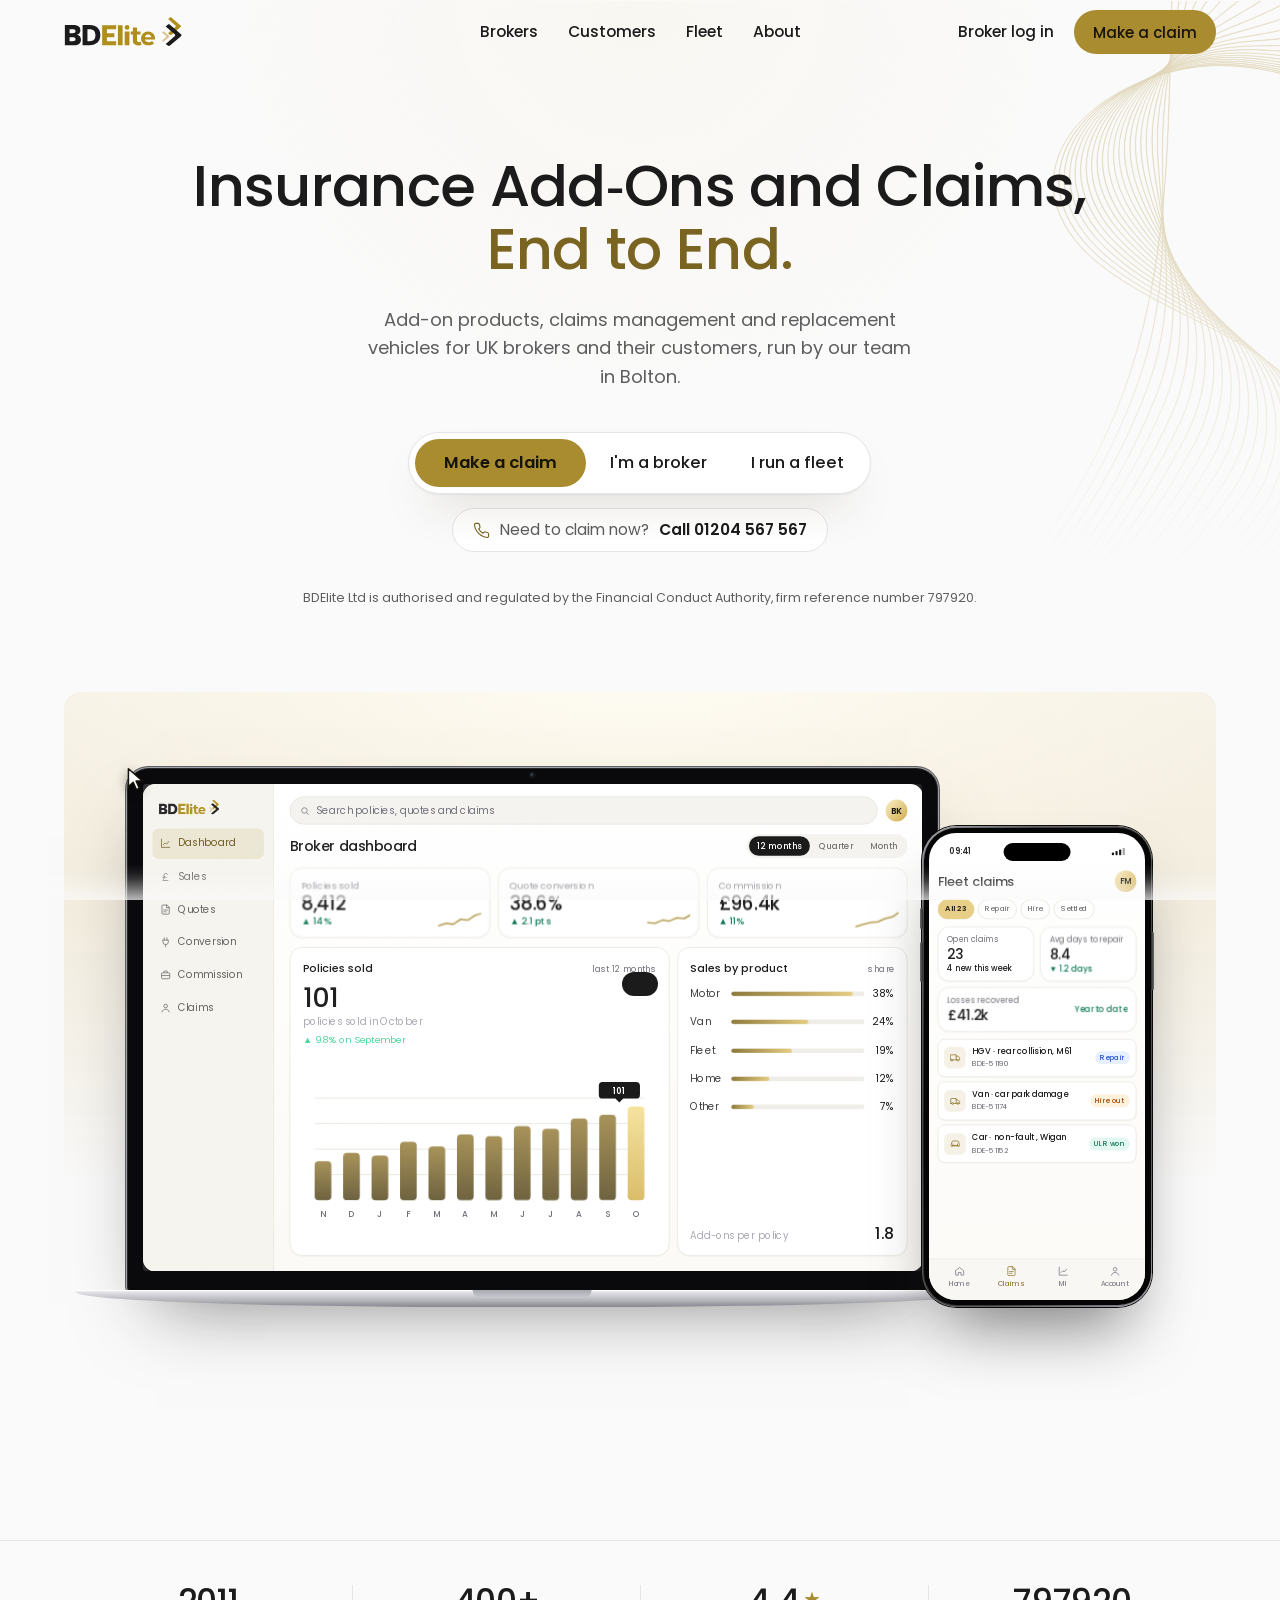
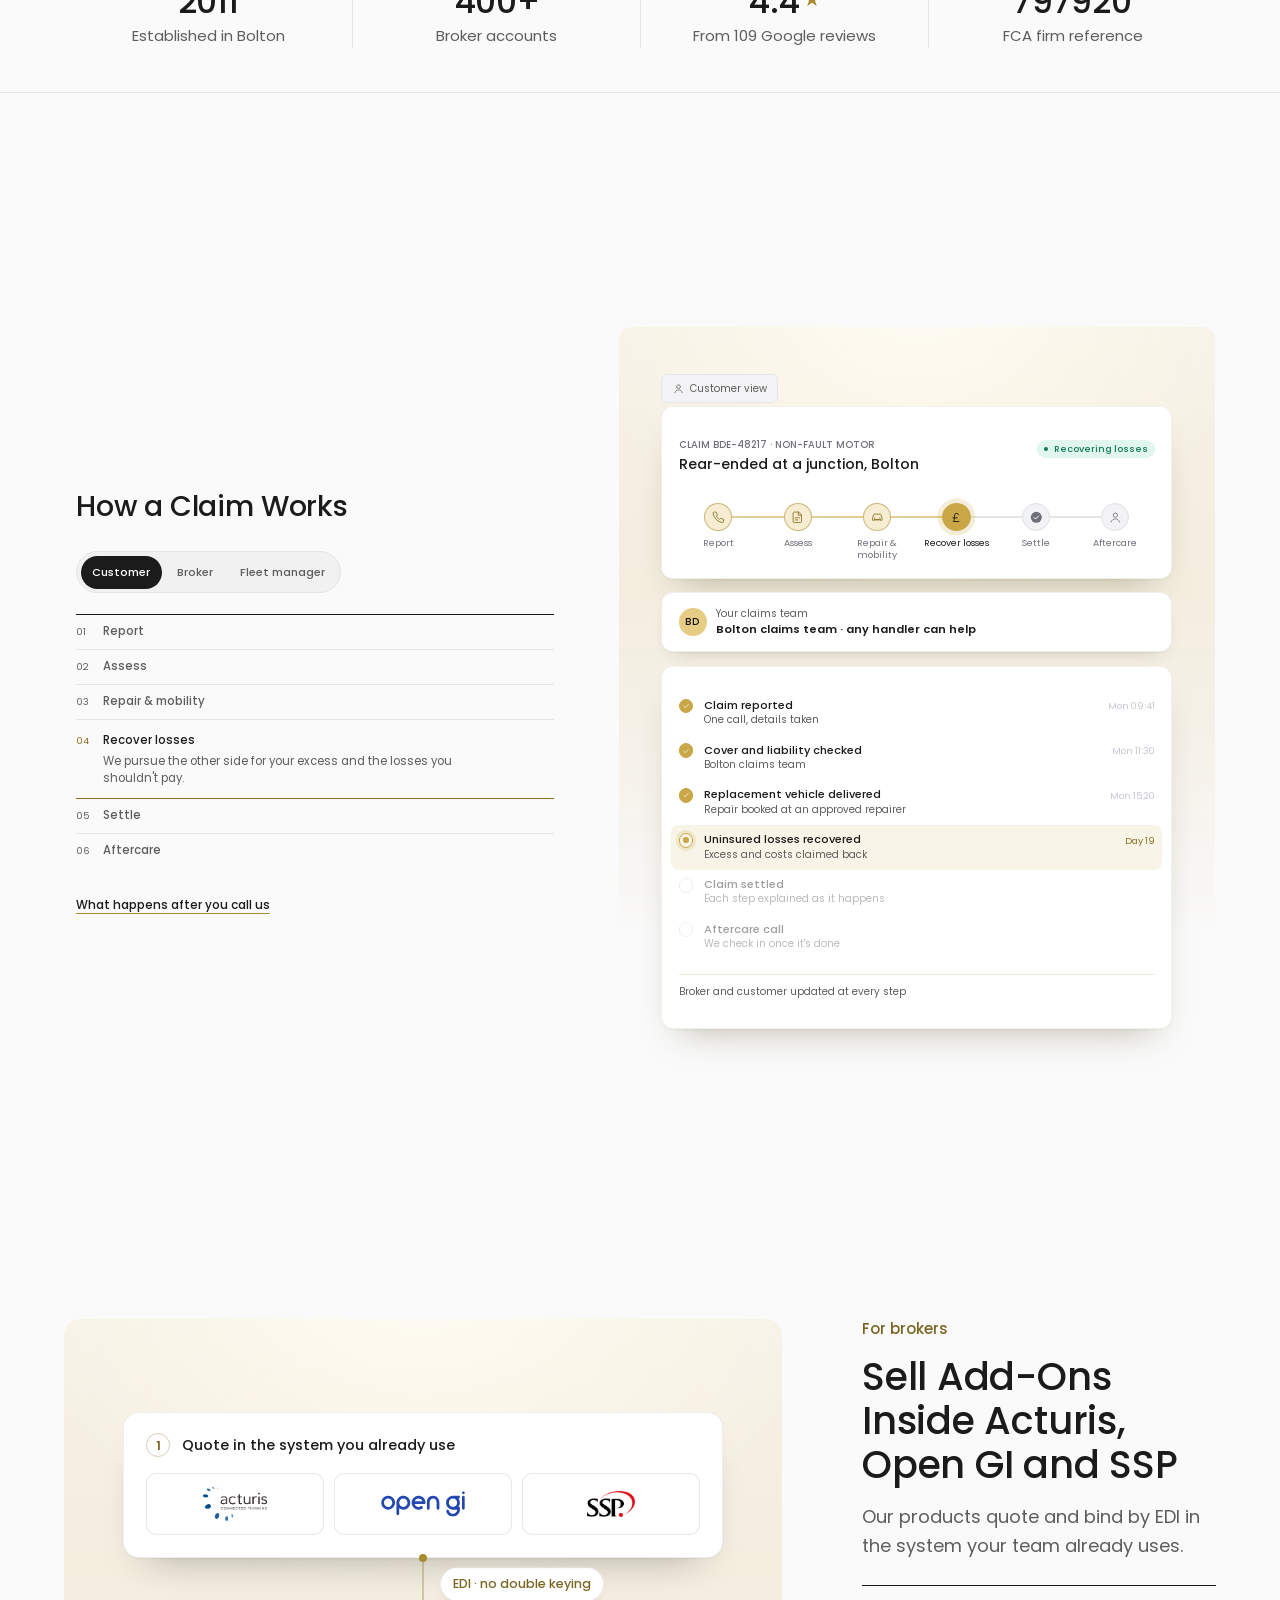
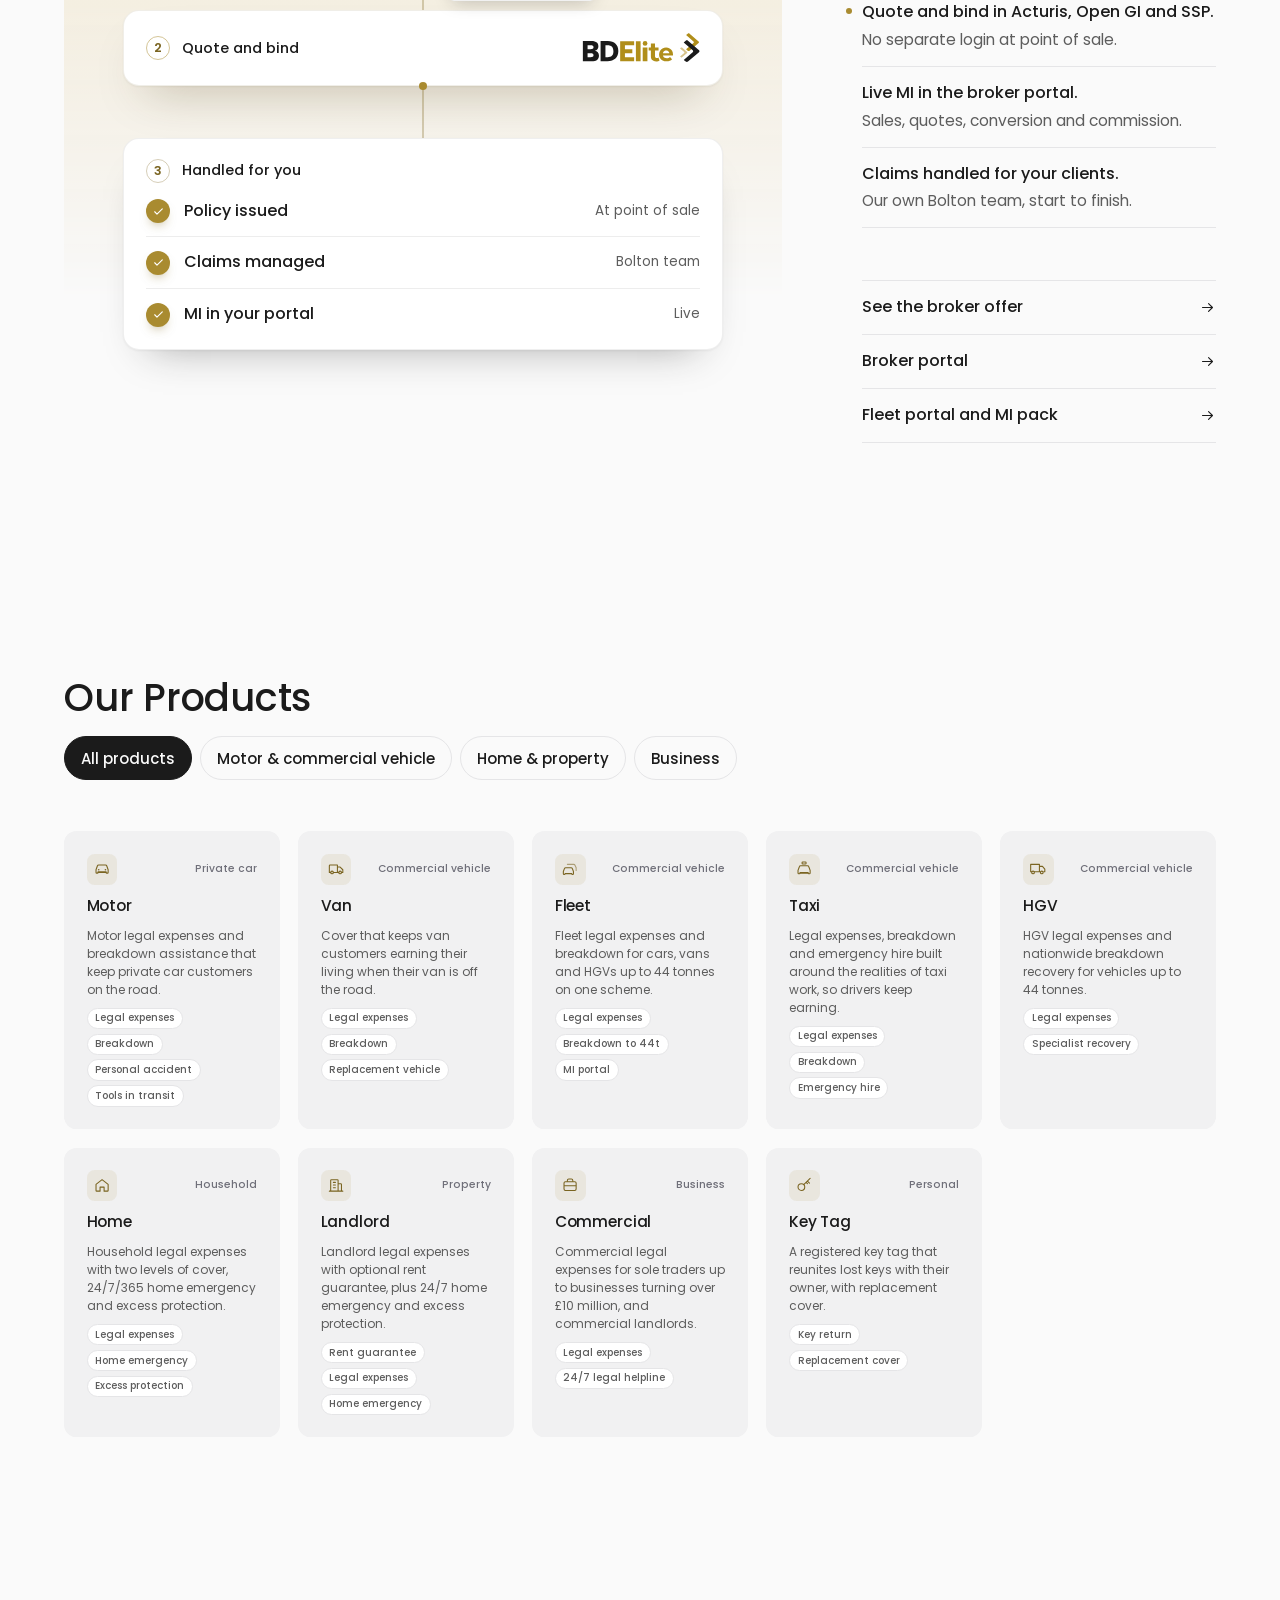
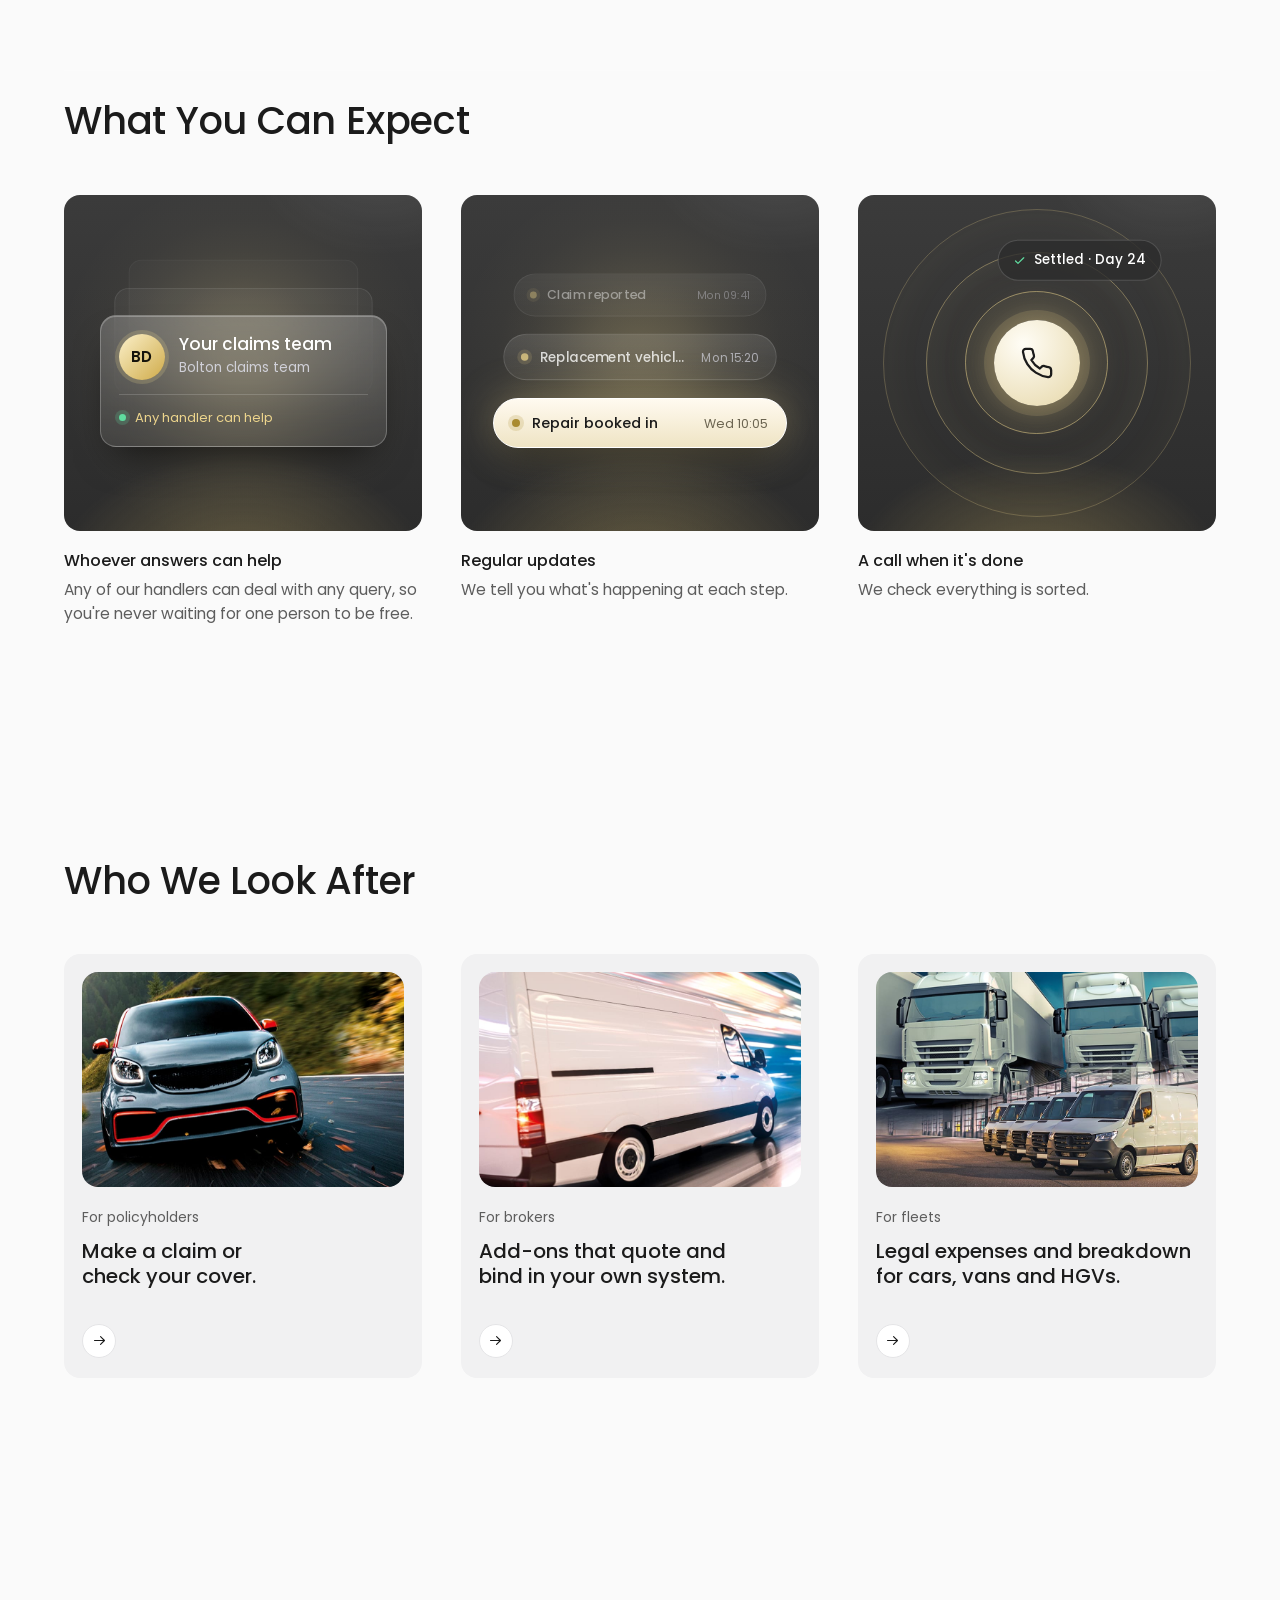
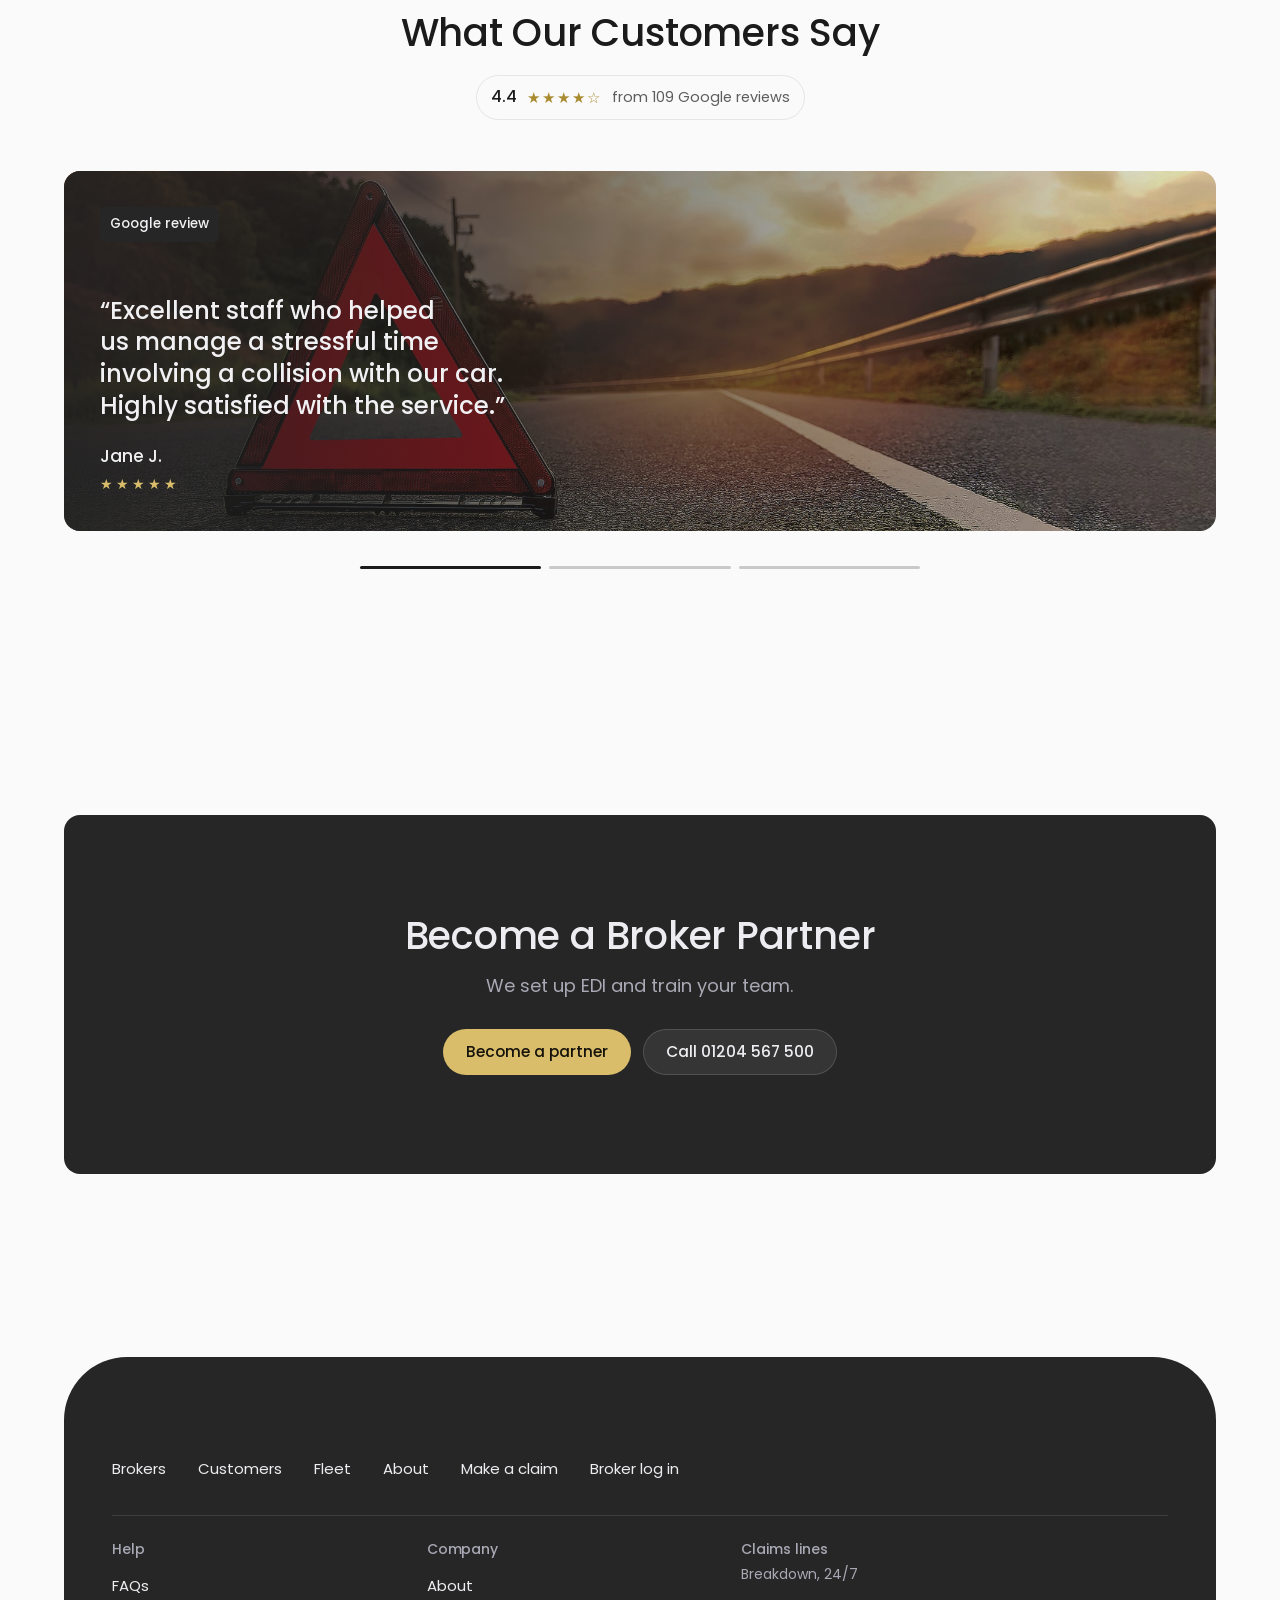
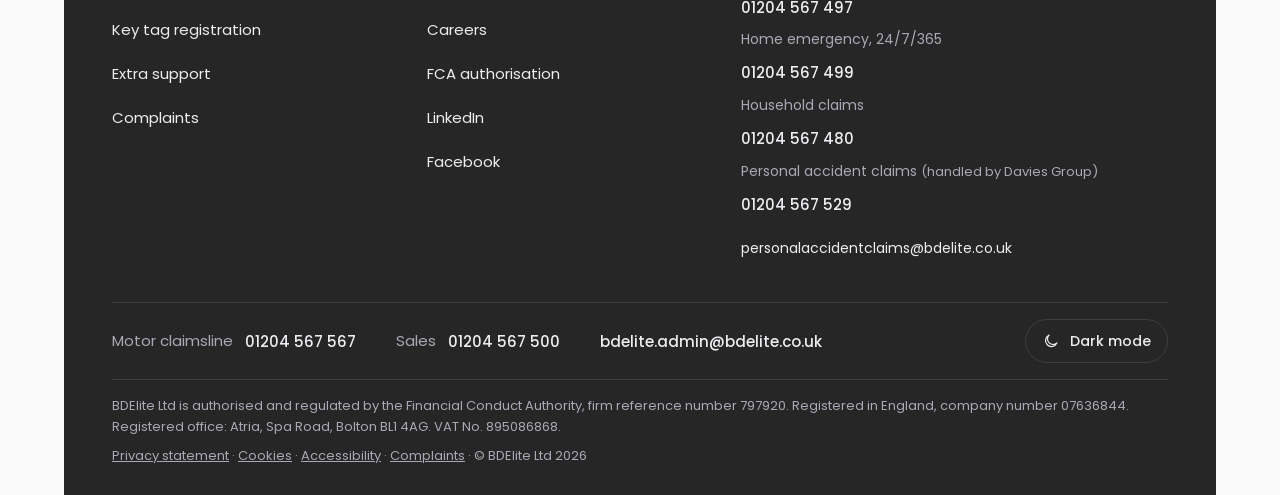
==== commit 98bc18e1: "Equal widths, fit-to-screen sections, Poppins, logo intro, review fixes - Every section shares the h" ====
--- a/index.html
+++ b/index.html
@@ -12,10 +12,10 @@
 <meta property="og:description" content="Legal expenses, breakdown, home emergency and total claims management, sold through UK insurance brokers and handled by our own team in Bolton.">
 <meta property="og:url" content="https://olisabdelite.github.io/bdelite-website-preview/">
 <meta property="og:image" content="https://olisabdelite.github.io/bdelite-website-preview/img/fleet.jpg">
-<script>(function(){var k="bde-theme",v=null;try{v=localStorage.getItem(k)}catch(e){}if(v!=="light"&&v!=="dark")v=matchMedia("(prefers-color-scheme: dark)").matches?"dark":"light";document.documentElement.dataset.theme=v;})();</script>
+<script>(function(){var k="bde-theme",v=null;try{v=localStorage.getItem(k)}catch(e){}if(v!=="light"&&v!=="dark")v=matchMedia("(prefers-color-scheme: dark)").matches?"dark":"light";document.documentElement.dataset.theme=v;var d=document.documentElement,q=new URLSearchParams(location.search),h=(q.get("hero")||"b").toLowerCase(),g=(q.get("stage")||"c").toLowerCase();d.classList.add("js");var zf=function(){var z=Math.min(1.5,Math.max(1,innerWidth/1536));d.style.zoom=z>1.005?z.toFixed(3):"";};zf();addEventListener("resize",zf);if(h==="a"||h==="b"||h==="c")d.dataset.hero=h;if(g==="a"||g==="b"||g==="c")d.dataset.stage=g;var t0=Date.now(),seen=null,nav=null;try{seen=sessionStorage.getItem("bde-intro");sessionStorage.setItem("bde-intro","1")}catch(e){}try{nav=performance.getEntriesByType("navigation")[0]}catch(e){}if(!seen||(nav&&nav.type==="reload")){d.classList.add("intro-on");var calm=matchMedia("(prefers-reduced-motion: reduce)").matches,done=false;var go=function(){if(done)return;done=true;setTimeout(function(){var c=document.getElementById("intro");if(!c){d.classList.remove("intro-on");return;}var f=c.querySelector(".intro-logo"),t=document.querySelector("header.site .brand svg");if(!calm&&f&&t){var a=f.getBoundingClientRect(),b=t.getBoundingClientRect();var zz=parseFloat(d.style.zoom)||1;if(b.width>0)f.style.transform="translate("+(b.left-a.left)/zz+"px,"+(b.top-a.top)/zz+"px) scale("+(b.width/a.width)+")";}c.classList.add("out");setTimeout(function(){d.classList.add("intro-reveal");c.classList.add("fade");setTimeout(function(){d.classList.remove("intro-on","intro-reveal");c.parentNode&&c.parentNode.removeChild(c);},calm?0:480);},calm?0:780);},Math.max(0,1100-(Date.now()-t0)));};addEventListener("load",go);setTimeout(go,3000);}})();</script>
 <link rel="preconnect" href="https://fonts.googleapis.com">
 <link rel="preconnect" href="https://fonts.gstatic.com" crossorigin>
-<link rel="stylesheet" href="https://fonts.googleapis.com/css2?family=Hanken+Grotesk:wght@400;500;600&display=swap">
+<link rel="stylesheet" href="https://fonts.googleapis.com/css2?family=Poppins:wght@400;500;600&display=swap">
 <link rel="stylesheet" href="site.css">
 <script type="application/ld+json">{"@context":"https://schema.org","@type":"InsuranceAgency","name":"BDElite","legalName":"BDElite Ltd","url":"https://olisabdelite.github.io/bdelite-website-preview/","email":"bdelite.admin@bdelite.co.uk","telephone":"+44 1204 567 500","foundingDate":"2011","vatID":"GB895086868","address":{"@type":"PostalAddress","streetAddress":"Atria, Spa Road","addressLocality":"Bolton","postalCode":"BL1 4AG","addressCountry":"GB"},"sameAs":["https://www.linkedin.com/company/bdelite","https://www.facebook.com/BDEliteTCM"],"contactPoint":[{"@type":"ContactPoint","contactType":"claims","telephone":"+44 1204 567 567","areaServed":"GB"},{"@type":"ContactPoint","contactType":"emergency","name":"Breakdown","telephone":"+44 1204 567 497"},{"@type":"ContactPoint","contactType":"emergency","name":"Home emergency","telephone":"+44 1204 567 499"},{"@type":"ContactPoint","contactType":"sales","telephone":"+44 1204 567 500"}]}</script>
 </head>
@@ -99,6 +99,17 @@
 </svg>
 
 
+<div id="intro" aria-hidden="true">
+  <svg class="intro-logo" viewBox="0 0 1495 372">
+    <defs>
+      <filter id="introWhite"><feColorMatrix type="matrix" values="0 0 0 0 1  0 0 0 0 1  0 0 0 0 1  0 0 0 1 0"/></filter>
+      <mask id="introMask" maskUnits="userSpaceOnUse" x="-100" y="-100" width="1700" height="600"><use href="#logo" filter="url(#introWhite)"/></mask>
+      <linearGradient id="introShine" x1="0" y1="0" x2="1" y2="0"><stop offset="0" stop-color="#fff8e1" stop-opacity="0"/><stop offset=".5" stop-color="#fff8e1" stop-opacity=".95"/><stop offset="1" stop-color="#fff8e1" stop-opacity="0"/></linearGradient>
+    </defs>
+    <use href="#logo"/>
+    <g mask="url(#introMask)"><rect class="intro-shine" x="0" y="-60" width="300" height="500" fill="url(#introShine)"/></g>
+  </svg>
+</div>
 <header class="site">
   <div class="wrap">
     <a class="brand" href="./" data-go="home" aria-label="BDElite home">
@@ -152,7 +163,7 @@
       <a class="mm-lead" href="customers" data-go="customers"><b>For policyholders <svg aria-hidden="true"><use href="#i-arrow"/></svg></b><small>The team behind the cover your broker arranged.</small></a>
       <p class="mm-label">Explore</p>
       <ul class="mm-links">
-        <li><a href="customers#claimform" data-go="customers" data-scroll="#claimform">Start a claim online</a></li>
+        <li><a href="customers#claimform" data-go="customers" data-scroll="#claimform">Make a claim</a></li>
         <li><a href="customers#claim-path" data-go="customers" data-scroll="#claim-path">What happens after you call</a></li>
         <li><a href="customers#covered" data-go="customers" data-scroll="#covered">What you may be covered for</a></li>
         <li><a href="customers#faq" data-go="customers" data-scroll="#faq">Good to know</a></li>
@@ -184,11 +195,11 @@
 <!-- ============================ HOME ============================ -->
 <main data-view="home">
   <!-- 1. Hero: photograph, centred line, one field + two pills, fine print pinned low -->
-  <section class="ink hero">
+  <section class="hero">
     <div class="hero-bg" aria-hidden="true" style="--img:url('img/car.jpg');--pos:30% 40%"></div>
     <div class="wrap hero-stage">
       <div class="hero-copy">
-        <h1 class="h-xl"><span class="h1-a">Insurance add&#8209;ons and claims,</span><br><em style="font-style:normal">end to end.</em></h1>
+        <h1 class="h-xl"><span class="h1-a">Insurance Add&#8209;Ons and Claims,</span><br><em style="font-style:normal">End to End.</em></h1>
         <p class="lede">Add-on products, claims management and replacement vehicles for UK brokers and their customers, run by our team in Bolton.</p>
         <div class="chooser">
           <nav class="chooser-main hero-routes" aria-label="Choose where to go">
@@ -231,10 +242,10 @@
   </section>
 
   <!-- 3. Claims, one group: how a claim works, what to expect, then reviews -->
-  <section class="ink band" id="journey">
+  <section class="band" id="journey">
     <div class="wrap tabs-row">
       <div class="tabs-text">
-        <h2 class="h-m2">How a claim works</h2>
+        <h2 class="h-m2">How a Claim Works</h2>
         <div class="aud-switch" role="group" aria-label="Show the journey for">
           <button type="button" data-aud="customer" aria-pressed="true">Customer</button>
           <button type="button" data-aud="broker" aria-pressed="false">Broker</button>
@@ -269,7 +280,7 @@
     <div class="wrap pair">
       <div class="pair-text end">
         <p class="eyebrow">For brokers</p>
-        <h2 class="h-m2">Sell add-ons inside Acturis, Open GI and SSP</h2>
+        <h2 class="h-m2">Sell Add-Ons Inside Acturis, Open GI and SSP</h2>
         <p class="lede">Our products quote and bind by EDI in the system your team already uses.</p>
         <ul class="plist">
           <li><b>Quote and bind in Acturis, Open GI and SSP.</b><span>No separate login at point of sale.</span></li>
@@ -309,7 +320,7 @@
   <section class="band grp" id="products">
     <div class="wrap">
       <div class="left-head">
-        <h2 class="h-m2">Our products</h2>
+        <h2 class="h-m2">Our Products</h2>
         <div class="filters" role="group" aria-label="Filter products">
           <button class="chip" type="button" data-filter="all" aria-pressed="true">All products</button>
           <button class="chip" type="button" data-filter="motor" aria-pressed="false">Motor &amp; commercial vehicle</button>
@@ -323,7 +334,7 @@
 
   <section class="band ruled grp">
     <div class="wrap">
-      <div class="left-head"><h2 class="h-m2">What you can expect</h2></div>
+      <div class="left-head"><h2 class="h-m2">What You Can Expect</h2></div>
       <div class="tiles3">
         <div class="ptile"><div class="art a1" aria-hidden="true">
           <span class="glow"></span>
@@ -348,7 +359,7 @@
   <!-- 5. Who we look after: the one place to choose policyholder, broker or fleet -->
   <section class="band" id="who">
     <div class="wrap">
-      <div class="left-head"><h2 class="h-m2">Who we look after</h2></div>
+      <div class="left-head"><h2 class="h-m2">Who We Look After</h2></div>
       <div class="spot">
         <a class="spot-card" href="customers" data-go="customers"><span class="spot-img" style="--img:url('img/car.jpg');--pos:28% 55%"></span><small>For policyholders</small><b>Make a claim or check your cover.</b><span class="spot-go" aria-hidden="true"><svg><use href="#i-arrow"/></svg></span><span class="sr">Make a claim</span></a>
         <a class="spot-card" href="brokers" data-go="brokers"><span class="spot-img" style="--img:url('img/van.jpg');--pos:22% 50%"></span><small>For brokers</small><b>Add-ons that quote and bind in your own system.</b><span class="spot-go" aria-hidden="true"><svg><use href="#i-arrow"/></svg></span><span class="sr">See the broker offer</span></a>
@@ -359,7 +370,7 @@
 
   <section class="band grp" id="loved">
     <div class="wrap">
-      <div class="sec-head"><h2 class="h-l">What our customers say</h2><div class="grating"><b>4.4</b><span class="stars" aria-hidden="true">★★★★☆</span><span>from 109 Google reviews</span></div></div>
+      <div class="sec-head"><h2 class="h-l">What Our Customers Say</h2><div class="grating"><b>4.4</b><span class="stars" aria-hidden="true">★★★★☆</span><span>from 109 Google reviews</span></div></div>
       <div data-reviews></div>
     </div>
   </section>
@@ -371,7 +382,7 @@
   <section class="ink band closing">
     <div class="wrap">
       <div class="cta-grid">
-        <div><h2 class="h-l">Become a broker partner</h2><p class="lede" style="margin-top:14px">We set up EDI and train your team.</p></div>
+        <div><h2 class="h-l">Become a Broker Partner</h2><p class="lede" style="margin-top:14px">We set up EDI and train your team.</p></div>
         <div class="cta-actions"><a class="btn btn-gold" href="brokers#partner" data-go="brokers" data-scroll="#partner">Become a partner</a><a class="btn btn-line" href="tel:01204567500">Call 01204 567 500</a></div>
       </div>
     </div>
@@ -394,7 +405,6 @@
 <footer>
   <div class="wrap">
     <div class="f-main">
-      <a class="f-logo" href="./" data-go="home" aria-label="BDElite home"><svg viewBox="0 0 1495 372" aria-hidden="true"><use href="#logo"/></svg></a>
       <nav class="f-nav" aria-label="Footer">
         <a href="brokers" data-go="brokers">Brokers</a>
         <a href="customers" data-go="customers">Customers</a>
@@ -446,7 +456,7 @@
   <div class="dlg-body">
     <div class="opts">
       <button class="opt" type="button" data-opt="motor" aria-expanded="false"><span class="icon"><svg><use href="#i-car"/></svg></span><span><b>Motor accident</b><small>Damage, injury or a non-fault incident</small></span><svg width="20" height="20" aria-hidden="true"><use href="#i-arrow"/></svg></button>
-      <div class="opt-detail" data-detail="motor" hidden><p>Call the motor claimsline and a handler will take it from there.</p><span class="mono">01204 567 567</span><div class="cta-actions" style="justify-content:flex-start"><a class="btn btn-gold" href="tel:01204567567"><svg aria-hidden="true"><use href="#i-phone"/></svg>Call now</a><a class="btn btn-line" href="customers#claimform" data-go="customers" data-scroll="#claimform" data-close>Start online instead</a></div></div>
+      <div class="opt-detail" data-detail="motor" hidden><p>Call the motor claimsline and a handler will take it from there.</p><span class="mono">01204 567 567</span><div class="cta-actions" style="justify-content:flex-start"><a class="btn btn-gold" href="tel:01204567567"><svg aria-hidden="true"><use href="#i-phone"/></svg>Call now</a></div></div>
       <button class="opt" type="button" data-opt="breakdown" aria-expanded="false"><span class="icon"><svg><use href="#i-tow"/></svg></span><span><b>Breakdown</b><small>Roadside help, recovery or home start</small></span><svg width="20" height="20" aria-hidden="true"><use href="#i-arrow"/></svg></button>
       <div class="opt-detail" data-detail="breakdown" hidden><p>Call our breakdown line. If you're on a motorway, get to a safe place behind the barrier first.</p><span class="mono">01204 567 497</span><div class="cta-actions" style="justify-content:flex-start"><a class="btn btn-gold" href="tel:01204567497"><svg aria-hidden="true"><use href="#i-phone"/></svg>Call now</a><button class="copy" type="button" data-copy="01204 567 497" style="color:var(--fg);border-color:var(--line)"><svg width="16" height="16" aria-hidden="true"><use href="#i-copy"/></svg>Copy number</button></div></div>
       <button class="opt" type="button" data-opt="home" aria-expanded="false"><span class="icon"><svg><use href="#i-home"/></svg></span><span><b>Home emergency</b><small>Boiler, plumbing, electrics, locks</small></span><svg width="20" height="20" aria-hidden="true"><use href="#i-arrow"/></svg></button>
--- a/site.css
+++ b/site.css
@@ -47,12 +47,12 @@
 @media (min-width:720px){.wrap{padding-left:max(32px,env(safe-area-inset-left,0px));padding-right:max(32px,env(safe-area-inset-right,0px))}}
 .sr{position:absolute;width:1px;height:1px;overflow:hidden;clip:rect(0 0 0 0);white-space:nowrap}
 .mono{font-family:var(--f-mono);font-variant-numeric:tabular-nums}
-.eyebrow{font:700 12.5px/1.2 var(--f-display);letter-spacing:.14em;text-transform:uppercase;color:var(--gold-text);display:flex;align-items:center;gap:10px}
+.eyebrow{font:600 12.5px/1.2 var(--f-display);letter-spacing:.14em;text-transform:uppercase;color:var(--gold-text);display:flex;align-items:center;gap:10px}
 .ink .eyebrow{color:var(--gold-on-ink)}
-.h-xl{font-size:clamp(38px,5.6vw,68px);line-height:1.02;font-weight:800;letter-spacing:-.035em}
-.h-l{font-size:clamp(30px,3.6vw,44px);line-height:1.08;font-weight:800;letter-spacing:-.03em}
-.h-m{font-size:22px;line-height:1.2;font-weight:700}
-.h-s{font-size:17px;line-height:1.3;font-weight:700;letter-spacing:-.01em}
+.h-xl{font-size:clamp(38px,5.6vw,68px);line-height:1.02;font-weight:600;letter-spacing:-.035em}
+.h-l{font-size:clamp(30px,3.6vw,44px);line-height:1.08;font-weight:600;letter-spacing:-.03em}
+.h-m{font-size:22px;line-height:1.2;font-weight:600}
+.h-s{font-size:17px;line-height:1.3;font-weight:600;letter-spacing:-.01em}
 .lede{font-size:clamp(18px,1.6vw,20px);line-height:1.55;color:var(--muted);max-width:58ch}
 .ink .lede{color:var(--on-ink-muted)}
 .gold{color:var(--gold-text)}
@@ -65,7 +65,7 @@
 .ink .c-fleet{color:var(--on-ink)}
 
 /* Buttons */
-.btn{display:inline-flex;align-items:center;justify-content:center;gap:10px;min-height:48px;padding:0 22px;border-radius:999px;font:700 15px/1 var(--f-display);letter-spacing:-.005em;text-decoration:none;border:1.5px solid transparent;cursor:pointer;transition:background .18s,border-color .18s,transform .18s,color .18s;white-space:nowrap}
+.btn{display:inline-flex;align-items:center;justify-content:center;gap:10px;min-height:48px;padding:0 22px;border-radius:999px;font:600 15px/1 var(--f-display);letter-spacing:-.005em;text-decoration:none;border:1.5px solid transparent;cursor:pointer;transition:background .18s,border-color .18s,transform .18s,color .18s;white-space:nowrap}
 .btn:active{transform:translateY(1px)}
 .btn-gold{background:var(--gold);color:#111}
 .btn-gold:hover{background:var(--gold-soft)}
@@ -106,7 +106,7 @@
 .portal-pop{position:absolute;right:0;top:calc(100% + 10px);width:290px;background:var(--surface);border:1px solid var(--line);border-radius:var(--r);box-shadow:var(--shadow);padding:8px;z-index:5}
 .portal-pop a{display:grid;grid-template-columns:auto 1fr;gap:2px 12px;padding:12px;border-radius:var(--r-sm);text-decoration:none}
 .portal-pop a:hover{background:var(--sunk)}
-.portal-pop b{font:700 15px/1.2 var(--f-display)}
+.portal-pop b{font:600 15px/1.2 var(--f-display)}
 .portal-pop small{grid-column:2;color:var(--muted);font-size:14px;line-height:1.35}
 .portal-pop .chev{grid-row:span 2;margin-top:2px}
 .menu-btn{display:inline-flex;width:48px;height:48px;border-radius:50%;border:1.5px solid var(--line);background:transparent;align-items:center;justify-content:center;cursor:pointer}
@@ -121,7 +121,7 @@
   .util .wrap{font-size:13px;gap:10px}
 }
 .mobile-nav{border-top:1px solid var(--line);padding-block:12px 20px;display:grid;gap:4px}
-.mobile-nav a{font:700 18px/1 var(--f-display);text-decoration:none;padding:14px 4px;display:flex;gap:12px;align-items:center;border-bottom:1px solid var(--line)}
+.mobile-nav a{font:600 18px/1 var(--f-display);text-decoration:none;padding:14px 4px;display:flex;gap:12px;align-items:center;border-bottom:1px solid var(--line)}
 @media (min-width:1020px){.mobile-nav{display:none!important}}
 
 /* Sections */
@@ -144,7 +144,7 @@
 .door{display:grid;grid-template-columns:auto 1fr auto;align-items:center;gap:18px;padding:18px 20px;border-radius:var(--r);background:var(--ink-2);border:1px solid var(--ink-line);text-decoration:none;color:var(--on-ink);transition:border-color .2s,background .2s,transform .2s}
 .door:hover{border-color:var(--gold);transform:translateX(4px)}
 .door .chev{width:20px;height:24px}
-.door b{display:block;font:700 18px/1.2 var(--f-display);letter-spacing:-.01em}
+.door b{display:block;font:600 18px/1.2 var(--f-display);letter-spacing:-.01em}
 .door small{display:block;color:var(--on-ink-muted);font-size:15px;line-height:1.35;margin-top:3px}
 .door .go{color:var(--gold-on-ink)}
 .door.urgent{background:var(--gold);border-color:var(--gold);color:#111}
@@ -156,13 +156,13 @@
 .tracker{background:var(--ink-2);border:1px solid var(--ink-line);border-radius:20px;padding:24px;box-shadow:0 30px 80px -30px rgba(0,0,0,.8);position:relative;max-width:520px;width:100%;justify-self:center}
 .tk-top{display:flex;justify-content:space-between;align-items:flex-start;gap:12px;flex-wrap:wrap}
 .tk-ref{font:600 13px/1 var(--f-mono);color:var(--on-ink-muted)}
-.tk-title{font:700 19px/1.25 var(--f-display);margin-top:8px}
-.pill{display:inline-flex;align-items:center;gap:7px;font:700 11.5px/1 var(--f-display);letter-spacing:.08em;text-transform:uppercase;padding:7px 10px;border-radius:999px;white-space:nowrap}
+.tk-title{font:600 19px/1.25 var(--f-display);margin-top:8px}
+.pill{display:inline-flex;align-items:center;gap:7px;font:600 11.5px/1 var(--f-display);letter-spacing:.08em;text-transform:uppercase;padding:7px 10px;border-radius:999px;white-space:nowrap}
 .pill::before{content:"";width:6px;height:6px;border-radius:50%;background:currentColor}
 .pill-live{color:#4ade80;background:rgba(74,222,128,.12)}
 .pill-done{color:var(--gold-on-ink);background:rgba(212,180,92,.14)}
 .tk-handler{display:flex;align-items:center;gap:12px;margin-top:18px;padding:12px;border-radius:12px;background:rgba(255,255,255,.04)}
-.avatar{width:38px;height:38px;border-radius:50%;background:linear-gradient(135deg,var(--gold-soft),var(--gold));color:#111;display:grid;place-items:center;font:800 14px/1 var(--f-display);flex:none}
+.avatar{width:38px;height:38px;border-radius:50%;background:linear-gradient(135deg,var(--gold-soft),var(--gold));color:#111;display:grid;place-items:center;font:600 14px/1 var(--f-display);flex:none}
 .tk-handler small{display:block;color:var(--on-ink-muted);font-size:13.5px;line-height:1.3}
 .tk-handler b{font-weight:600;font-size:15px}
 .tk-steps{list-style:none;margin:20px 0 0;padding:0;display:grid;gap:0}
@@ -192,12 +192,12 @@
 .proof div.item{padding:26px 20px 26px 0;display:grid;gap:4px}
 .proof div.item + div.item{padding-left:20px;border-left:1px solid var(--line)}
 @media (max-width:899px){.proof div.item:nth-child(3){border-left:0;padding-left:0}.proof div.item:nth-child(n+3){border-top:1px solid var(--line)}}
-.proof .num{font:800 clamp(26px,3vw,34px)/1 var(--f-display);letter-spacing:-.03em}
+.proof .num{font:600 clamp(26px,3vw,34px)/1 var(--f-display);letter-spacing:-.03em}
 .proof .lbl{color:var(--muted);font-size:15px;line-height:1.35}
 
 /* Journey */
 .aud-switch{display:inline-flex;padding:5px;border-radius:999px;background:var(--sunk);border:1px solid var(--line);gap:4px;flex-wrap:wrap}
-.aud-switch button{border:0;background:transparent;padding:10px 16px;border-radius:999px;font:700 14.5px/1 var(--f-display);cursor:pointer;color:var(--muted);display:inline-flex;align-items:center;gap:8px;min-height:44px}
+.aud-switch button{border:0;background:transparent;padding:10px 16px;border-radius:999px;font:600 14.5px/1 var(--f-display);cursor:pointer;color:var(--muted);display:inline-flex;align-items:center;gap:8px;min-height:44px}
 .aud-switch button[aria-pressed="true"]{background:var(--surface);color:var(--fg);box-shadow:0 1px 3px rgba(0,0,0,.12)}
 .journey{display:grid;gap:0;margin-top:36px;counter-reset:j}
 @media (min-width:900px){.journey{grid-template-columns:repeat(3,1fr);row-gap:44px}}
@@ -209,7 +209,7 @@
 .j-bar i{display:block;height:100%;width:0;background:var(--gold);transition:width .7s cubic-bezier(.2,.7,.2,1)}
 .journey.on .j-bar i{width:100%}
 .j-step:nth-child(2) .j-bar i{transition-delay:.12s}.j-step:nth-child(3) .j-bar i{transition-delay:.24s}.j-step:nth-child(4) .j-bar i{transition-delay:.36s}.j-step:nth-child(5) .j-bar i{transition-delay:.48s}.j-step:nth-child(6) .j-bar i{transition-delay:.6s}
-.j-step h3{font-size:17px;line-height:1.25;font-weight:700}
+.j-step h3{font-size:17px;line-height:1.25;font-weight:600}
 .j-step p{color:var(--muted);font-size:15.5px;line-height:1.5}
 .j-step p[data-fade]{animation:fade .35s ease}
 @keyframes fade{from{opacity:0;transform:translateY(4px)}}
@@ -225,7 +225,7 @@
 .prod:hover{border-color:var(--gold);transform:translateY(-2px)}
 .prod-top{display:flex;justify-content:space-between;align-items:center;gap:8px}
 .prod-cat{font:600 12px/1 var(--f-mono);letter-spacing:.04em;color:var(--faint);text-transform:uppercase}
-.prod h3{font-size:21px;font-weight:800}
+.prod h3{font-size:21px;font-weight:600}
 .prod p{color:var(--muted);font-size:15.5px;line-height:1.5}
 .tags{display:flex;flex-wrap:wrap;gap:6px}
 .tag{font:600 12.5px/1 var(--f-body);padding:6px 9px;border-radius:6px;background:var(--gold-wash);color:var(--gold-text)}
@@ -247,7 +247,7 @@
 .sys div{position:relative;z-index:1}
 .flow-row{display:grid;grid-template-columns:1fr auto 1fr;align-items:center;gap:14px}
 .sys{display:grid;gap:8px}
-.sys div{background:var(--ink-2);border:1px solid var(--ink-line);border-radius:12px;padding:14px 16px;font:700 16px/1 var(--f-display);display:flex;justify-content:space-between;align-items:center;gap:8px}
+.sys div{background:var(--ink-2);border:1px solid var(--ink-line);border-radius:12px;padding:14px 16px;font:600 16px/1 var(--f-display);display:flex;justify-content:space-between;align-items:center;gap:8px}
 .sys div small{font:500 12px/1 var(--f-mono);color:var(--on-ink-muted)}
 .hub{width:116px;height:116px;border-radius:50%;border:1.5px solid var(--gold);display:grid;place-items:center;text-align:center;position:relative;background:radial-gradient(circle,rgba(212,180,92,.16),transparent 70%)}
 .hub svg{width:70px}
@@ -274,11 +274,11 @@
 .mock-bar span{margin-left:8px;font:500 12.5px/1 var(--f-mono);color:var(--faint);overflow:hidden;text-overflow:ellipsis;white-space:nowrap}
 .mock-body{padding:20px;display:grid;gap:16px}
 .mock-head{display:flex;justify-content:space-between;align-items:baseline;gap:10px;flex-wrap:wrap}
-.mock-head b{font:700 17px/1.2 var(--f-display)}
+.mock-head b{font:600 17px/1.2 var(--f-display)}
 .kpis{display:grid;grid-template-columns:repeat(3,1fr);gap:10px}
 .kpi{border:1px solid var(--line);border-radius:12px;padding:12px;display:grid;gap:4px;min-width:0}
 .kpi small{font-size:12.5px;color:var(--muted);line-height:1.25}
-.kpi b{font:800 21px/1 var(--f-display);letter-spacing:-.02em;font-variant-numeric:tabular-nums}
+.kpi b{font:600 21px/1 var(--f-display);letter-spacing:-.02em;font-variant-numeric:tabular-nums}
 .kpi em{font:600 12px/1 var(--f-mono);font-style:normal}
 .up{color:var(--ok)}
 .chart{width:100%;height:auto;display:block}
@@ -288,7 +288,7 @@
 .row + .row{border-top:1px solid var(--line)}
 .row .mono{font-size:12.5px;color:var(--faint)}
 .row span{min-width:0;overflow:hidden;text-overflow:ellipsis;white-space:nowrap}
-.st{font:700 11px/1 var(--f-display);letter-spacing:.05em;text-transform:uppercase;padding:6px 8px;border-radius:6px;white-space:nowrap}
+.st{font:600 11px/1 var(--f-display);letter-spacing:.05em;text-transform:uppercase;padding:6px 8px;border-radius:6px;white-space:nowrap}
 .st-ok{color:var(--ok);background:var(--ok-wash)}
 .st-info{color:var(--info);background:var(--info-wash)}
 .st-warn{color:var(--warn);background:var(--warn-wash)}
@@ -297,11 +297,11 @@
 
 /* Quote */
 .quote{display:grid;gap:28px;max-width:900px}
-.quote blockquote{margin:0;font:700 clamp(26px,3.4vw,40px)/1.2 var(--f-display);letter-spacing:-.025em;text-wrap:balance}
+.quote blockquote{margin:0;font:600 clamp(26px,3.4vw,40px)/1.2 var(--f-display);letter-spacing:-.025em;text-wrap:balance}
 .stars{color:var(--gold);letter-spacing:4px;font-size:20px}
 .gstar{color:var(--gold);font-size:.7em;margin-left:4px;vertical-align:.25em}
 .grating{display:inline-flex;align-items:center;gap:10px;flex-wrap:wrap;padding:10px 14px;border:1px solid var(--line);border-radius:999px;background:var(--surface);font-size:15px;color:var(--muted);width:fit-content}
-.grating b{font:800 17px/1 var(--f-display);color:var(--fg)}
+.grating b{font:600 17px/1 var(--f-display);color:var(--fg)}
 .grating .stars{font-size:15px;letter-spacing:2px}
 .lines{display:grid;gap:0;margin-top:4px}
 .lines div{display:flex;justify-content:space-between;align-items:center;gap:12px;padding:12px 0;border-top:1px solid var(--line);flex-wrap:wrap}
@@ -318,7 +318,7 @@
 .promise-list div{display:grid;grid-template-columns:40px 1fr;gap:14px;padding:16px 0;border-top:1px solid var(--line)}
 .promise-list div:first-of-type{border-top:0}
 .promise-list svg{width:40px;height:40px;padding:9px;border-radius:12px;background:var(--gold-wash);color:var(--gold-text)}
-.promise-list b{display:block;font:700 16px/1.3 var(--f-display);margin-bottom:3px}
+.promise-list b{display:block;font:600 16px/1.3 var(--f-display);margin-bottom:3px}
 .promise-list span{color:var(--muted);font-size:15.5px;line-height:1.45}
 /* ===== Visual layer: journey scene, devices, photography ===== */
 .scene{position:relative;margin-top:clamp(40px,5vw,64px);overflow:hidden;border-top:1px solid rgba(212,180,92,.18);padding-top:12px}
@@ -378,10 +378,10 @@
 .pcard::before{content:"";position:absolute;inset:0;z-index:-1;background:linear-gradient(180deg,rgba(10,10,12,.05) 20%,rgba(10,10,12,.55) 55%,rgba(10,10,12,.92))}
 .pcard:hover .pc-img{transform:scale(1.08);filter:saturate(.95) contrast(1.05) brightness(.9)}
 .pc-body{display:grid;gap:10px;padding:26px}
-.pc-tag{display:flex;align-items:center;gap:8px;font:700 12px/1 var(--f-display);letter-spacing:.12em;text-transform:uppercase;color:#d4b45c}
+.pc-tag{display:flex;align-items:center;gap:8px;font:600 12px/1 var(--f-display);letter-spacing:.12em;text-transform:uppercase;color:#d4b45c}
 .pcard .c-fleet{color:#f5f5f4}
-.pc-body b{font:800 clamp(21px,2vw,25px)/1.15 var(--f-display);letter-spacing:-.02em;text-wrap:balance}
-.pc-go{display:inline-flex;align-items:center;gap:8px;font:700 14.5px/1 var(--f-display);color:#d4b45c;margin-top:4px}
+.pc-body b{font:600 clamp(21px,2vw,25px)/1.15 var(--f-display);letter-spacing:-.02em;text-wrap:balance}
+.pc-go{display:inline-flex;align-items:center;gap:8px;font:600 14.5px/1 var(--f-display);color:#d4b45c;margin-top:4px}
 
 .hero-photo{position:absolute;inset:0 0 0 30%;background:var(--img) var(--pos,center)/cover no-repeat;filter:saturate(.75) brightness(.7) contrast(1.05);-webkit-mask-image:linear-gradient(90deg,transparent,#000 45%);mask-image:linear-gradient(90deg,transparent,#000 45%)}
 .hero-photo::after{content:"";position:absolute;inset:0;background:linear-gradient(0deg,rgba(18,18,20,.8),transparent 40%)}
@@ -426,7 +426,7 @@
 .inhouse-list{list-style:none;margin:0;padding:0;display:grid;gap:12px}
 @media (min-width:640px){.inhouse-list{grid-template-columns:repeat(3,1fr)}}
 .inhouse-list li{display:grid;gap:6px;align-content:start;padding:22px;border:1px solid var(--ink-line);border-radius:16px;background:var(--ink-2)}
-.inhouse-list b{font:700 16px/1.25 var(--f-display);margin-top:8px}
+.inhouse-list b{font:600 16px/1.25 var(--f-display);margin-top:8px}
 .inhouse-list li > span:last-child{color:var(--on-ink-muted);font-size:15px;line-height:1.4}
 .ih-icon{width:44px;height:44px;border-radius:12px;display:grid;place-items:center;background:rgba(212,180,92,.12);color:var(--gold-on-ink)}
 .ih-icon svg{width:22px;height:22px}
@@ -447,7 +447,7 @@
 .steps{list-style:none;padding:0;margin:0;display:grid;gap:14px;counter-reset:s}
 @media (min-width:860px){.steps.h{grid-template-columns:repeat(4,1fr)}}
 .steps li{counter-increment:s;display:grid;gap:8px;padding:22px;border-radius:var(--r);background:var(--surface);border:1px solid var(--line);align-content:start}
-.steps li::before{content:counter(s);width:34px;height:34px;border-radius:50%;background:var(--fg);color:var(--paper);display:grid;place-items:center;font:800 15px/1 var(--f-display)}
+.steps li::before{content:counter(s);width:34px;height:34px;border-radius:50%;background:var(--fg);color:var(--paper);display:grid;place-items:center;font:600 15px/1 var(--f-display)}
 .steps li p{color:var(--muted);font-size:15.5px}
 
 /* Brokers hero */
@@ -458,7 +458,7 @@
 .hero-ctas{display:flex;gap:12px;flex-wrap:wrap;margin-top:32px}
 .platforms{display:flex;gap:10px;flex-wrap:wrap;margin-top:28px;align-items:center}
 .platforms small{color:var(--on-ink-muted);font-size:14px;margin-right:4px}
-.platforms span{font:700 14px/1 var(--f-display);padding:10px 14px;border:1px solid var(--ink-line);border-radius:10px;color:var(--on-ink)}
+.platforms span{font:600 14px/1 var(--f-display);padding:10px 14px;border:1px solid var(--ink-line);border-radius:10px;color:var(--on-ink)}
 
 /* Customers hero */
 .claim-hero{background:var(--surface);border-bottom:1px solid var(--line)}
@@ -466,7 +466,7 @@
 .callcard{background:var(--ink);color:var(--on-ink);border-radius:22px;padding:clamp(24px,3vw,36px);position:relative;overflow:hidden;display:grid;gap:18px}
 .callcard .waves{opacity:.3}
 .callcard > *{position:relative}
-.callcard .label{font:700 12.5px/1 var(--f-display);letter-spacing:.14em;text-transform:uppercase;color:var(--gold-on-ink)}
+.callcard .label{font:600 12.5px/1 var(--f-display);letter-spacing:.14em;text-transform:uppercase;color:var(--gold-on-ink)}
 .bignum{font:600 clamp(32px,4.4vw,48px)/1 var(--f-mono);letter-spacing:-.02em;color:var(--on-ink);text-decoration:none;display:block;user-select:all}
 .callcard .row2{display:flex;gap:10px;flex-wrap:wrap}
 .copy{background:transparent;border:1.5px solid var(--ink-line);color:var(--on-ink);border-radius:999px;min-height:44px;padding:0 16px;font:600 14px/1 var(--f-display);cursor:pointer;display:inline-flex;gap:8px;align-items:center}
@@ -526,14 +526,14 @@
 input[type=range]{width:100%;accent-color:var(--gold);min-height:28px}
 .calc-out{background:var(--ink);color:var(--on-ink);border-radius:20px;padding:clamp(24px,3vw,36px);display:grid;gap:18px;align-content:space-between;position:relative;overflow:hidden}
 .calc-out > *{position:relative}
-.calc-out .big{font:800 clamp(40px,6vw,64px)/1 var(--f-display);letter-spacing:-.04em;font-variant-numeric:tabular-nums}
+.calc-out .big{font:600 clamp(40px,6vw,64px)/1 var(--f-display);letter-spacing:-.04em;font-variant-numeric:tabular-nums}
 .calc-out .sub{color:var(--on-ink-muted)}
 .calc-out .per{display:grid;grid-template-columns:1fr 1fr;gap:12px;border-top:1px solid var(--ink-line);padding-top:18px}
-.calc-out .per b{font:700 24px/1.1 var(--f-display);display:block;font-variant-numeric:tabular-nums;color:var(--gold-on-ink)}
+.calc-out .per b{font:600 24px/1.1 var(--f-display);display:block;font-variant-numeric:tabular-nums;color:var(--gold-on-ink)}
 .calc-out .per small{color:var(--on-ink-muted);font-size:14px}
 .fleet-stats{display:grid;grid-template-columns:repeat(2,1fr);gap:10px;max-width:520px;width:100%;justify-self:center}
 .fs{background:var(--ink-2);border:1px solid var(--ink-line);border-radius:16px;padding:22px;display:grid;gap:6px}
-.fs b{font:800 clamp(34px,4vw,46px)/1 var(--f-display);letter-spacing:-.04em;color:var(--on-ink)}
+.fs b{font:600 clamp(34px,4vw,46px)/1 var(--f-display);letter-spacing:-.04em;color:var(--on-ink)}
 .fs b sup{font-size:.45em;color:var(--gold-on-ink);vertical-align:top;margin-left:2px;letter-spacing:0}
 .fs small{color:var(--on-ink-muted);font-size:15px;line-height:1.35}
 .fs.wide{grid-column:span 2;display:flex;align-items:center;justify-content:space-between;gap:16px}
@@ -563,7 +563,7 @@
 @media (min-width:960px){.f-top{grid-template-columns:1.3fr repeat(4,1fr)}}
 .f-brand svg{width:170px;--logo-k:#f4f4f5}
 .f-brand p{margin-top:16px;max-width:34ch;line-height:1.55}
-.f-col h4{font:700 13px/1 var(--f-display);letter-spacing:.12em;text-transform:uppercase;color:var(--on-ink);margin-bottom:16px}
+.f-col h4{font:600 13px/1 var(--f-display);letter-spacing:.12em;text-transform:uppercase;color:var(--on-ink);margin-bottom:16px}
 .f-col ul{list-style:none;padding:0;margin:0;display:grid;gap:10px}
 .f-col a{text-decoration:none;cursor:pointer}
 .f-col a:hover{color:var(--gold-on-ink)}
@@ -580,7 +580,7 @@
 .opts{display:grid;gap:8px}
 .opt{display:grid;grid-template-columns:44px 1fr auto;gap:14px;align-items:center;padding:14px 16px;border:1.5px solid var(--line);border-radius:14px;background:var(--surface);cursor:pointer;text-align:left}
 .opt:hover,.opt[aria-expanded="true"]{border-color:var(--gold)}
-.opt b{font:700 16px/1.2 var(--f-display);display:block}
+.opt b{font:600 16px/1.2 var(--f-display);display:block}
 .opt small{color:var(--muted);font-size:14.5px;line-height:1.3;display:block;margin-top:2px}
 .opt-detail{padding:16px 18px;border-radius:14px;background:var(--sunk);display:grid;gap:12px}
 .opt-detail .mono{font-size:26px;font-weight:600}
@@ -603,9 +603,9 @@
   --ink:#262626; --ink-2:rgba(255,255,255,.05); --ink-line:rgba(255,255,255,.11); --on-ink:#ededf1; --on-ink-muted:#a9a9b5; --gold-on-ink:#d9bd6a;
   --ok:#0f7a55; --ok-wash:rgba(16,185,129,.12); --info:#1d55c9; --info-wash:rgba(59,130,246,.12); --warn:#a34a06; --warn-wash:rgba(245,158,11,.12);
   --logo-k:#1b1b1b;
-  --f-display:"Hanken Grotesk","Segoe UI",-apple-system,BlinkMacSystemFont,Roboto,Arial,sans-serif;
-  --f-body:"Hanken Grotesk","Segoe UI",-apple-system,BlinkMacSystemFont,Roboto,Arial,sans-serif;
-  --f-mono:"Hanken Grotesk","Segoe UI",-apple-system,BlinkMacSystemFont,Roboto,Arial,sans-serif;
+  --f-display:"Poppins","Segoe UI",-apple-system,BlinkMacSystemFont,Roboto,Arial,sans-serif;
+  --f-body:"Poppins","Segoe UI",-apple-system,BlinkMacSystemFont,Roboto,Arial,sans-serif;
+  --f-mono:"Poppins","Segoe UI",-apple-system,BlinkMacSystemFont,Roboto,Arial,sans-serif;
   --r:12px; --r-sm:8px;
   --shadow:0 1px 2px rgba(20,20,20,.04),0 16px 40px -20px rgba(20,20,20,.18);
   --max:1180px;
@@ -3052,7 +3052,117 @@
 html:root .fsim.fsim-road .fs-shadow{fill:rgba(0,0,0,.3)}
 html:root .fsim.fsim-road .fs-posts path{stroke:var(--rs-lamp);stroke-width:2.2}
 html:root .fsim.fsim-road .fs-posts circle{fill:#ffe7a6;opacity:1}
-html[data-theme="dark"]:root .fsim.fsim-road .fs-posts circle{filter:drop-shadow(0 0 5px #ffe08a)}
+/* scenery pictures stacked behind the vehicles; the ones that move are handed to the graphics card */
+html:root .fsim.fsim-road .fsim-layer{position:absolute;inset:0;width:100%;height:100%;display:block;overflow:visible;pointer-events:none}
+html:root .fsim.fsim-road .fsim-layer.moves{will-change:transform}
+html:root .fsim.fsim-road .fs-posts{display:none}
+html:root .fsim.fsim-road .rs-lamps path{fill:none;stroke:var(--rs-lamp);stroke-width:2.2;stroke-linecap:round;stroke-linejoin:round}
+html:root .fsim.fsim-road .rs-lamps .bulb{fill:#ffe7a6}
+html:root .fsim.fsim-road .rs-lamps .glow{fill:#ffe08a;opacity:0}
+html[data-theme="dark"]:root .fsim.fsim-road .rs-lamps .glow{opacity:.2}
+/* the four fact cards under the scene: always readable; the one whose moment is playing gets a gold highlight */
+html:root .fsim.fsim-road .fsim-facts{display:grid;grid-template-columns:repeat(2,minmax(0,1fr));gap:12px;max-width:none;margin:0;border:0}
+@media (min-width:860px){html:root .fsim.fsim-road .fsim-facts{grid-template-columns:repeat(4,minmax(0,1fr))}}
+html:root .fsim.fsim-road .fsim-facts .fs{position:relative;display:grid;grid-template-columns:40px minmax(0,1fr);column-gap:14px;row-gap:3px;align-content:center;align-items:center;padding:18px;background:var(--s-bg);border:1px solid var(--s-line);border-radius:12px;box-shadow:0 1px 2px rgba(60,45,0,.05);opacity:1;text-align:left;transition:border-color .25s ease-out,box-shadow .25s ease-out}
+html:root .fsim.fsim-road .fsim-facts .fs::before{content:none}
+html:root .fsim.fsim-road .fsim-facts .fs-ic{grid-row:1/3;align-self:center;width:40px;height:40px;border-radius:50%;display:grid;place-items:center;background:var(--s-wash);color:var(--s-gold-text);transition:background .25s ease-out,color .25s ease-out}
+html:root .fsim.fsim-road .fsim-facts .fs-ic svg{width:20px;height:20px;fill:none;stroke:currentColor;stroke-width:1.8;stroke-linecap:round;stroke-linejoin:round}
+html:root .fsim.fsim-road .fsim-facts .fs b{grid-column:2;font:600 21px/1.2 var(--f-body);letter-spacing:-.01em;color:var(--s-fg)}
+html:root .fsim.fsim-road .fsim-facts .fs b sup{font-size:.6em;color:var(--s-gold-text);vertical-align:.5em;margin-left:1px}
+html:root .fsim.fsim-road .fsim-facts .fs small{grid-column:2;font-size:13.5px;line-height:1.4;color:var(--s-muted)}
+html:root .fsim.fsim-road .fsim-facts .fs.now{border-color:var(--s-gold);box-shadow:0 0 0 3px var(--s-wash),0 4px 6px -1px rgba(60,45,0,.1)}
+html:root .fsim.fsim-road .fsim-facts .fs.now .fs-ic{background:var(--s-gold);color:#ffffff}
+html[data-theme="dark"]:root .fsim.fsim-road .fsim-facts .fs.now .fs-ic{color:#1b1b1b}
+html[data-theme="dark"]:root .fsim.fsim-road .fsim-facts .fs{box-shadow:none}
+@media (max-width:599px){
+  html:root .fsim.fsim-road .fsim-facts{gap:10px}
+  html:root .fsim.fsim-road .fsim-facts .fs{grid-template-columns:minmax(0,1fr);padding:14px}
+  html:root .fsim.fsim-road .fsim-facts .fs-ic{grid-row:auto;width:36px;height:36px;margin-bottom:6px}
+  html:root .fsim.fsim-road .fsim-facts .fs b,html:root .fsim.fsim-road .fsim-facts .fs small{grid-column:1}
+  html:root .fsim.fsim-road .fsim-facts .fs b{font-size:19px}
+  html:root .fsim.fsim-road .fsim-facts .fs small{font-size:13px}
+}
+/* notifications: a column to the right of the scene (under it on small screens). The newest update is at the bottom,
+   bright and full size; the two before it sit above, smaller and fainter. They replace the old pop-up notes on the scene.
+   Every pill is the same size and only ever slides and fades, which the graphics card does by itself, so the stack never jumps. */
+html:root .fsim.fsim-road .fs-note{display:none}
+html:root .fsim.fsim-road .fsim-stage{display:grid;grid-template-columns:minmax(0,1fr)}
+html:root .fsim.fsim-road .fsim-card{grid-column:1/-1}
+html:root .fsim.fsim-road .fsim-scene,html:root .fsim.fsim-road .fsim-notes{transition:opacity .22s ease-out}
+html:root .fsim.fsim-road.swapping .fsim-scene,html:root .fsim.fsim-road.swapping .fsim-notes{opacity:0}
+html:root .fsim.fsim-road .fsim-notes{position:relative;list-style:none;margin:0;padding:0;min-height:136px;background:var(--s-bg);border-top:1px solid var(--s-line);overflow:hidden}
+html:root .fsim.fsim-road .fsim-notes li{--y:92px;--k:.9;--o:0;position:absolute;left:16px;right:16px;top:50%;height:50px;margin-top:-25px;display:flex;align-items:center;gap:12px;box-sizing:border-box;padding:0 18px 0 14px;border:1px solid var(--s-line);border-radius:999px;background:var(--s-sunk);color:var(--s-muted);
+  opacity:var(--o);transform:translate3d(0,var(--y),0) scale(var(--k));will-change:transform,opacity;
+  transition:transform .45s cubic-bezier(.2,.7,.2,1),opacity .35s ease-out,background .3s ease-out,color .3s ease-out,border-color .3s ease-out}
+/* where each pill sits by its age: 0 is the newest (bottom), 3 has just left (top) */
+html:root .fsim.fsim-road .fsim-notes li[data-age="0"]{--y:29px;--k:1;--o:1;background:#ffffff;color:#1b1b1b;border-color:var(--s-gold)}
+html:root .fsim.fsim-road .fsim-notes li[data-age="1"]{--y:-29px;--k:.95;--o:.78}
+html:root .fsim.fsim-road .fsim-notes li[data-age="2"],html:root .fsim.fsim-road .fsim-notes li[data-age="3"]{--y:-84px;--k:.9;--o:0}
+html[data-theme="dark"]:root .fsim.fsim-road .fsim-notes li[data-age="0"]{background:#f6edd2;border-color:transparent}
+html:root .fsim.fsim-road .fsim-notes i{flex:none;width:10px;height:10px;border-radius:50%;background:var(--s-gold);box-shadow:0 0 0 5px var(--s-wash)}
+html[data-theme="dark"]:root .fsim.fsim-road .fsim-notes li[data-age="0"] i{background:#a98b30;box-shadow:0 0 0 5px rgba(169,139,48,.25)}
+html:root .fsim.fsim-road .fsim-notes b{flex:1;min-width:0;font-size:14.5px;font-weight:500;line-height:1.2;white-space:nowrap;overflow:hidden;text-overflow:ellipsis;color:inherit}
+@media (min-width:900px){
+  html:root .fsim.fsim-road .fsim-stage{grid-template-columns:minmax(0,2.3fr) minmax(260px,1fr)}
+  /* beside the notifications the scene keeps the shape of the camera view, so the whole road shows and nothing is cut off at the sides */
+  html:root .fsim.fsim-road .fsim-scene{min-height:0;aspect-ratio:2.8}
+  html:root .fsim.fsim-road .fsim-notes{min-height:0;border-top:0}
+  html:root .fsim.fsim-road .fsim-notes li{left:6px;right:18px}
+  /* room for three: newest at the bottom, two older ones above */
+  html:root .fsim.fsim-road .fsim-notes li[data-age="0"]{--y:58px}
+  html:root .fsim.fsim-road .fsim-notes li[data-age="1"]{--y:0px}
+  html:root .fsim.fsim-road .fsim-notes li[data-age="2"]{--y:-58px;--o:.5}
+  html:root .fsim.fsim-road .fsim-notes li[data-age="3"]{--y:-112px;--o:0}
+  /* the scene fades into the notifications column instead of ending on a hard line */
+  html:root .fsim.fsim-road .fsim-scene::after{content:"";position:absolute;top:0;bottom:0;right:0;width:22%;pointer-events:none;background:linear-gradient(90deg,transparent 0%,color-mix(in srgb,var(--s-bg) 55%,transparent) 45%,var(--s-bg) 100%)}
+}
+@media (prefers-reduced-motion:reduce){html:root .fsim.fsim-road .fsim-notes li,html:root .fsim.fsim-road .fsim-scene,html:root .fsim.fsim-road .fsim-notes{transition:none}}
+/* the tab's progress line grows by stretching, which does not make the browser re-measure the page each frame */
+html:root .fsim.fsim-road .fs-tabs i::after{width:100%;transform-origin:0 50%;transform:scaleX(var(--pn,0))}
+/* the "Live claim" strip in the top bar is not shown (the script still keeps it up to date in case it is wanted back) */
+html:root .fsim.fsim-road .fsim-head{display:none}
+/* The timeline is a thread of events in the column to the right of the scene (it stays under the scene on small screens).
+   The notification pills that used to sit there are not shown. */
+html:root .fsim.fsim-road .fsim-notes{display:none}
+html:root .fsim.fsim-road .fsim-stage .fsim-card{transition:opacity .22s ease-out}
+html:root .fsim.fsim-road.swapping .fsim-card{opacity:0}
+@media (min-width:900px){
+  html:root .fsim.fsim-road .fsim-stage{grid-template-columns:minmax(0,2.2fr) minmax(280px,1fr)}
+  html:root .fsim.fsim-road .fsim-stage .fsim-card{grid-column:auto;border-top:0;align-self:center}
+  /* the scene is as tall as the thread beside it; the script shows more sky rather than cropping the road */
+  html:root .fsim.fsim-road .fsim-stage .fsim-scene{aspect-ratio:auto;min-height:250px;height:100%}
+  html:root .fsim.fsim-road .fsim-stage .fsim-feed{grid-template-columns:minmax(0,1fr);padding:20px 20px 4px 8px}
+  html:root .fsim.fsim-road .fsim-stage .fsim-feed li{padding:0 0 16px 28px}
+  html:root .fsim.fsim-road .fsim-stage .fsim-feed li::before,html:root .fsim.fsim-road .fsim-stage .fsim-feed li::after{left:5px;top:8px;width:2px;height:auto}
+  html:root .fsim.fsim-road .fsim-stage .fsim-feed li::before{right:auto;bottom:-8px}
+  html:root .fsim.fsim-road .fsim-stage .fsim-feed li::after{height:0}
+  html:root .fsim.fsim-road .fsim-stage .fsim-feed li.on:not(.now)::after{width:2px;height:100%}
+  html:root .fsim.fsim-road .fsim-stage .fsim-feed li time::before{top:3px}
+  html:root .fsim.fsim-road .fsim-stage .fsim-feed li span{margin-top:2px}
+}
+/* vehicle labels: one style for every vehicle (dark on the day scene, light on the night scene) */
+html:root .fsim.fsim-road :is(.fs-tag,.fs-tag.gold,.fs-tag.ghost) rect{fill:#1b1b1b;stroke:none}
+html:root .fsim.fsim-road :is(.fs-tag,.fs-tag.gold,.fs-tag.ghost) text{fill:#ffffff;font:500 10.5px/1 var(--f-body);letter-spacing:.01em}
+html[data-theme="dark"]:root .fsim.fsim-road :is(.fs-tag,.fs-tag.gold,.fs-tag.ghost) rect{fill:#f1f1f4}
+html[data-theme="dark"]:root .fsim.fsim-road :is(.fs-tag,.fs-tag.gold,.fs-tag.ghost) text{fill:#1b1b1b}
+/* pop-up notes: one height, padding and icon size for all three */
+html:root .fsim.fsim-road .fs-note{min-height:48px;padding:7px 16px 7px 8px;gap:10px;border-width:1px;border-style:solid}
+html:root .fsim.fsim-road .fs-note :is(.a-av,.fs-tick){flex:none;width:32px;height:32px}
+html:root .fsim.fsim-road .fs-note b{font-size:13.5px;font-weight:500;line-height:1.2}
+html:root .fsim.fsim-road .fs-note small{font-size:12px;line-height:1.2}
+@media (max-width:599px){
+  html:root .fsim.fsim-road .fs-note{min-height:42px;padding:6px 13px 6px 6px;gap:8px}
+  html:root .fsim.fsim-road .fs-note :is(.a-av,.fs-tick){width:28px;height:28px}
+  html:root .fsim.fsim-road .fs-note b{font-size:12.5px}
+  html:root .fsim.fsim-road .fs-note small{font-size:11.5px}
+  /* on phones the middle note sits on the grass strip at the bottom-left, clear of the vehicles and their labels */
+  html:root .fsim.fsim-road .fs-mid,html:root .fsim.fsim-road .fs-handler.on ~ .fs-mid.on{top:auto;bottom:3px;left:12px;transform:translateY(6px)}
+  html:root .fsim.fsim-road .fs-mid.on,html:root .fsim.fsim-road .fs-handler.on ~ .fs-mid.on{transform:none}
+  html:root .fsim.fsim-road .fs-mid small{white-space:nowrap}
+}
+/* no see-through blur on the pop-up notes here: blurring a moving scene behind them is slow */
+html:root .fsim.fsim-road .fs-note{backdrop-filter:none;-webkit-backdrop-filter:none}
+html[data-theme="dark"]:root .fsim.fsim-road .fs-note{background:#34373d;border-color:rgba(255,255,255,.14)}
 html:root .fsim.fsim-road .rs-sky0{stop-color:var(--rs-sky1)}
 html:root .fsim.fsim-road .rs-sky1{stop-color:var(--rs-sky2)}
 html:root .fsim.fsim-road .rs-sun{fill:var(--rs-sun)}
@@ -3075,7 +3185,6 @@
 html:root .fsim.fsim-road .rs-dash{stroke:var(--rs-mark);stroke-width:2.4;stroke-dasharray:26 22}
 html:root .fsim.fsim-road .rs-studs rect{fill:#f4f4f1}
 html:root .fsim.fsim-road .rs-studs circle{fill:#d43a2f}
-html:root .fsim.fsim-road .fs-tag.ghost rect{fill:var(--s-bg)}
 html:root .fsim.fsim-road .fs-mail rect{fill:#fffdf6;stroke:#2a2e35}
 html:root .fsim.fsim-road .fs-mail path{stroke:#2a2e35}
 html:root .fsim.fsim-road .fsim-card{display:block;padding:0;border-top:1px solid var(--s-line)}
@@ -3124,6 +3233,19 @@
 .fs-spark path{fill:none;stroke:#f2a531;stroke-width:2.6;stroke-linecap:round}
 .fs-mail rect{fill:var(--v-cab);stroke:var(--v-line);stroke-width:2}
 .fs-mail path{fill:none;stroke:var(--v-line);stroke-width:2;stroke-linejoin:round}
+/* no line under the top bar when the page is scrolled (light and dark) */
+html:root header.site,html:root header.site.scrolled,html:root header.on-dark.scrolled{border-bottom-color:transparent;box-shadow:none}
+/* ===== ONE WIDTH FOR EVERY ANIMATED CARD =====
+   The widest card is the laptop-and-phone demo at the top of the home page (up to 1600px wide, minus 5% of the screen each side).
+   Every other animated card, and every two-column section that holds one, now uses exactly the same width,
+   and the two-column ones share one gap between their columns. Phones are unchanged. */
+@media (min-width:720px){
+  html:root main :is(.wrap:has(> .frame),.wrap.hero-grid:has(> .fsim),#calc > .wrap,.wrap:has(> .routes),.wrap:has(> .rv),#journey > .wrap.tabs-row,#edi > .wrap.pair,#bportal > .wrap.pair,#fportal > .wrap.split,#partner > .wrap.split,#claimform > .wrap.split){max-width:1600px;padding-inline:clamp(32px,5vw,96px)}
+  html:root main .wrap.hero-grid > .fsim{max-width:none}
+}
+@media (min-width:960px){
+  html:root main :is(#journey > .wrap.tabs-row,#edi > .wrap.pair,#bportal > .wrap.pair,#fportal > .wrap.split,#partner > .wrap.split,#claimform > .wrap.split){column-gap:clamp(40px,5vw,80px)}
+}
 /* ===== HERO: three direct routes (replaces the "Tell us who you are" dropdown) ===== */
 .chooser-main.hero-routes{gap:4px}
 .hero-routes .hero-route{display:inline-flex;align-items:center;justify-content:center;min-height:48px;padding:0 20px;border-radius:999px;color:#fff;font:500 16.5px/1 var(--f-body);text-decoration:none;white-space:nowrap;transition:background .2s ease-out}
@@ -3147,6 +3269,11 @@
 .prose strong{font-weight:600}
 .prose .form{margin-bottom:8px}
 .contact-card{margin:8px 0 24px;padding:24px 28px;border:1px solid transparent;border-radius:16px;background:var(--sunk);line-height:1.75}
+/* "call or email us" panels that stand in for the forms until they're connected; same box as a form */
+.reach{align-content:start}
+.reach .reach-num{font-size:clamp(24px,3vw,32px);font-weight:600;letter-spacing:-.01em;margin-top:6px}
+.reach .btn{justify-self:start}
+.reach p a{color:inherit;text-decoration:underline;text-underline-offset:3px}
 .draft-note{margin:0 0 48px;max-width:820px}
 .draft-note p{font-size:15.5px;line-height:1.55}
 .prose ol li::marker{color:var(--gold-text);font-weight:600}
@@ -3185,4 +3312,252 @@
 .f-lines a.tel{min-height:32px;font-size:15px;font-weight:500}
 .f-lines a.f-mail{min-height:32px;font-size:14px;word-break:break-all}
 @media (min-width:960px){.f-cols{grid-template-columns:1fr 1fr 1.6fr}}
-@media (min-width:960px){footer .f-legal{grid-template-columns:1fr;gap:8px}}+@media (min-width:960px){footer .f-legal{grid-template-columns:1fr;gap:8px}}
+
+/* ===== SPEED PASS (23 Nov): same look, far less redrawing while scrolling ===== */
+/* top bar: solid instead of blurring whatever scrolls underneath it */
+header.site.scrolled:not(.on-dark){background:var(--paper);-webkit-backdrop-filter:none;backdrop-filter:none}
+header.site.on-dark{background:var(--ink);-webkit-backdrop-filter:none;backdrop-filter:none}
+:root[data-theme="dark"] header.site,:root[data-theme="dark"] header.site:not(.on-dark),:root[data-theme="dark"] header.site.scrolled:not(.on-dark),:root[data-theme="dark"] header.site.on-dark,:root[data-theme="dark"] header.site.on-dark:not(.scrolled){background:#262626;-webkit-backdrop-filter:none;backdrop-filter:none}
+/* bottom-of-screen fade: keep the fade, drop the tiny blur behind it */
+.vfade::before{-webkit-backdrop-filter:none;backdrop-filter:none}
+/* dark/light sections: keep the rounded shoulders, no longer widen while scrolling */
+.bgsw .sheet{clip-path:inset(0 round var(--R) var(--R) 0 0);will-change:auto}
+.bgsw .sheet > .wrap{transform:none;opacity:1;will-change:auto}
+@media (max-width:640px){.bgsw .sheet{clip-path:inset(0 round var(--R) var(--R) 0 0)}}
+/* animations rest while their section is off screen (the class is set by the script) */
+.perf-off,.perf-off *,.perf-off *::before,.perf-off *::after{animation-play-state:paused!important}
+/* "What you can expect" tiles: a ready-made soft glow instead of a live blur, same look */
+.art .glow{filter:none;width:104%;margin:-21%;background:radial-gradient(closest-side,rgba(236,212,140,.27) 0%,rgba(236,212,140,.245) 15%,rgba(236,212,140,.19) 30%,rgba(236,212,140,.115) 46%,rgba(236,212,140,.058) 62%,rgba(236,212,140,.022) 77%,rgba(236,212,140,.007) 92%,rgba(236,212,140,0) 100%)}
+.a-toast,.a-chip{-webkit-backdrop-filter:none;backdrop-filter:none}
+/* the largest shadows, slightly tighter */
+html .hs-photo{box-shadow:0 24px 48px -24px rgba(60,45,0,.55)}
+html #heroDevs .lp-lid{box-shadow:0 0 0 1px #262626,0 0 0 2px #a2a3ab,0 0 0 3px #5e5e5e,0 40px 72px -28px rgba(30,30,30,.55)}
+html[data-theme="dark"] #heroDevs .lp-lid{box-shadow:0 0 0 1px #262626,0 0 0 2px #6a6a6a,0 0 0 3px #3e3e3e,0 40px 72px -28px rgba(0,0,0,.8)}
+html #heroDevs .ph{box-shadow:inset 0 0 0 1px rgba(255,255,255,.18),0 0 0 1px #0b0b0b,0 40px 66px -24px rgba(30,30,30,.6)}
+html .a-card{box-shadow:0 20px 40px -18px rgba(0,0,0,.75),inset 0 1px 0 rgba(255,255,255,.25)}
+html .a-toast.t1{box-shadow:0 18px 36px -14px rgba(0,0,0,.7),0 0 40px rgba(236,212,140,.35)}
+html .a-orb{box-shadow:0 0 0 10px rgba(236,212,140,.14),0 0 44px rgba(236,212,140,.6)}
+html .frame .app,html[data-hero] .frame .app{box-shadow:0 -1px 0 rgba(255,255,255,.35),0 20px 50px -16px rgba(50,35,0,.6)}
+
+/* ===== SCREEN-SIZE PASS (23 Nov): tablets, small phones, big monitors, 44px tap targets ===== */
+/* big monitors: the top bar lines up with the page's content column instead of running edge to edge */
+header.site .wrap{max-width:var(--max)}
+/* home on tablets: "Who we look after" three across instead of one huge card per row */
+@media (min-width:600px){.spot{grid-template-columns:repeat(3,minmax(0,1fr))}}
+/* home on tablets: "What you can expect" tiles sit picture-left, words-right instead of one huge tile per row */
+@media (min-width:600px) and (max-width:859px){
+  .tiles3 .ptile{grid-template-columns:minmax(0,3fr) minmax(0,2fr);grid-template-rows:1fr 1fr;column-gap:24px;row-gap:4px}
+  .tiles3 .ptile .art{grid-row:1 / span 2;margin-bottom:0}
+  .tiles3 .ptile > b{align-self:end}
+  .tiles3 .ptile > span{align-self:start}
+}
+/* any row of exactly three cards (e.g. Fleet "Where we save fleets money"): three across on tablets, no lone card */
+@media (min-width:600px){.cards3:has(> :nth-child(3):last-child){grid-template-columns:repeat(3,minmax(0,1fr))}}
+/* phones: the picture tiles above each card are shorter, so pages are less of a scroll */
+@media (max-width:599px){.cards3 .card > .icon{aspect-ratio:16/9}}
+/* phones: the claim tracker loses a layer of padding, and each step's time sits under its text */
+@media (max-width:520px){
+  /* !important: the panel's look is set by several very specific earlier layers; this phone-only trim must win over all of them */
+  #journey .panel.claim .panel-bar{padding-inline:12px!important}
+  #journey .panel.claim .cl-box,#journey .panel.claim .tk-handler{margin-inline:12px!important}
+  #journey .panel.claim .cl-box{padding-inline:12px!important}
+  #journey .panel.claim .tk-handler{padding-inline:16px!important}
+  .cl-feed li{grid-template-columns:22px minmax(0,1fr);column-gap:10px}
+  .cl-feed time{grid-column:2;padding-top:0;margin-top:-4px}
+  .cl-feed li.next time{display:none}
+}
+/* fleet road scene on phones and small tablets: the four tabs sit two by two instead of running off the edge */
+@media (max-width:699px){
+  html:root .fsim.fsim-road .fs-tabs{display:grid;grid-template-columns:repeat(2,minmax(0,1fr));width:100%;overflow:visible}
+  html:root .fsim.fsim-road .fs-tabs button{min-height:48px;padding:0 12px;justify-content:center}
+}
+/* Poppins is wider: on phones each tab shows the vehicle on top and the cover underneath, so "Car / Motoring defence" fits */
+@media (max-width:480px){
+  html:root .fsim.fsim-road .fs-tabs button{flex-direction:column;gap:1px;padding:6px 6px;line-height:1.2;min-height:56px;text-align:center}
+  html:root .fsim.fsim-road .fs-tabs button > *{white-space:normal}
+}
+/* tap targets: at least 44px tall */
+.head-actions .btn-gold{min-height:44px}
+@media (max-width:520px){.head-actions .btn-gold{min-height:44px}}
+.aud-switch button{min-height:44px}
+.chip{min-height:44px}
+a.brand{padding-block:9px;margin-block:-9px}
+.f-logo{padding-block:6px;margin-block:-6px}
+.f-lines li{padding-block:0}
+.f-lines a.tel,.f-lines a.f-mail{min-height:44px;display:flex;align-items:center}
+.f-contact a{display:inline-flex;align-items:center;min-height:44px}
+footer .f-contact{row-gap:0}
+.bignum{padding-block:5px;margin-block:-5px}
+.routes a.mono{display:inline-flex;align-items:center;min-height:44px;margin-block:-8px}
+input[type=range]{min-height:44px;margin-block:-8px}
+main a.mono{padding-block:5px;margin-block:-5px}
+.legal-aside .card a.tel{padding-block:7px;margin-block:-7px}
+.rv-bars button{height:44px;margin-block:-8px}
+.f-cols a{min-width:44px}
+/* footer link row: bigger tap area without moving the words */
+.f-nav a{padding-inline:6px;margin-inline:-6px}
+
+/* ===== PHONE PASS 2 (23 Nov): phones and small tablets match the desktop pictures ===== */
+/* home: laptop and phone side by side on small screens too, in desktop proportions (corners scale with the phone) */
+@media (max-width:759px){
+  .hero-devs #heroDevs{padding-right:24%;display:block}
+  #heroDevs .lp{width:100%}
+  #heroDevs .ph{position:absolute;right:0;bottom:0;width:28%;margin-top:0}
+  #heroDevs .fake-cursor svg{scale:.6}
+}
+/* home phone picture, every size: everything is a share of the phone's own width, so it looks the same large or small.
+   Silver edge 0.8% wide, black band 2.4%; outer corners 15%, black band 15 - 0.8 = 14.2%, screen 14.2 - 2.4 = 11.8%,
+   so the curves stay parallel. (7.18% is the same 15% corner measured against the phone's height.) */
+#heroDevs .ph{container-type:inline-size;padding:0;border-radius:15% / 7.18%}
+#heroDevs .ph-glass{margin:.8cqw;padding:2.4cqw;border-radius:14.2cqw}
+#heroDevs .ph-view{margin:0;border-radius:11.8cqw}
+/* brokers and fleet: whenever there isn't room for the full desktop dashboard (any screen size), it keeps the desktop
+   layout and is shrunk to fit. The script adds .fz-on and sets --fz only when the space is narrower than the design. */
+.frame > .app.fz-on{width:1136px;max-width:none;grid-template-columns:210px minmax(0,1fr);zoom:var(--fz,1)}
+.frame > .app.fz-on .app-side{display:grid}
+.frame > .app.fz-on .app-main{padding:20px}
+.frame > .app.fz-on .app-main:not(.one){grid-template-columns:1.25fr 1fr}
+.tile-gold > .tile-mock.fz-on{width:524px;max-width:none;zoom:var(--fz,1)}
+:is(.frame > .app,.tile-gold > .tile-mock).fz-on .kpis{grid-template-columns:repeat(3,1fr)}
+:is(.frame > .app,.tile-gold > .tile-mock).fz-on .kpis .kpi:last-child{grid-column:auto}
+/* phone-number rows: a long label wraps, the number stays on the right */
+.route-lines > div,.pb-lines > div{flex-wrap:nowrap;column-gap:16px}
+.route-lines > div > :first-child,.pb-lines > div > :first-child{flex:1 1 auto;min-width:0}
+.route-lines > div > :last-child,.pb-lines > div > :last-child{flex:none;white-space:nowrap}
+/* the dark breakdown box uses big numbers: on phones each number sits under its label, the same in every row */
+@media (max-width:480px){.pb-lines > div{flex-direction:column;align-items:flex-start;row-gap:2px}}
+/* phones: text blocks beside pictures line up with every other section's left edge */
+@media (max-width:640px){.tabs-text,.pair-text,.pair-text.spread{padding-left:0}}
+/* brokers top: "Transact by EDI in" on its own line so the three logos share one row */
+@media (max-width:520px){.platforms > small{flex-basis:100%}}
+
+/* ===== ONE WIDTH FOR EVERY SECTION (24 Nov) =====
+   Every section lines up with the laptop-and-phone card at the top of the home page: up to 1600px wide, with
+   clamp(32px,5vw,96px) of space at each side. The dark bands and the photo band become rounded cards with exactly
+   those edges, nothing runs off the side of the screen, and the footer is the only thing that runs full width.
+   (!important: several earlier layers and some inline styles set narrower widths; this rule must beat all of them.)
+   Phones are unchanged. */
+@media (min-width:720px){
+  :root{--edge:clamp(32px,5vw,96px)}
+  html:root main > section > .wrap,html:root header.site .wrap{max-width:1600px!important;padding-inline:var(--edge)!important}
+  /* dark bands and the photo band: a card whose edges match the hero card; its words get their own inner space */
+  html:root main > section.ink{margin-inline:max(var(--edge),calc((100% - 1600px) / 2 + var(--edge)))!important;border-radius:var(--card-r);clip-path:none!important;overflow:hidden}
+  html:root main > section.ink:not(.photo-band) > .wrap{padding-inline:clamp(28px,4vw,72px)!important}
+  /* the same white space above and below a dark card as between any two sections */
+  html:root main > section.ink{margin-top:0!important;margin-bottom:var(--sec-gap)!important}
+  /* the two panels that used to run off the screen edge stay inside it */
+  html:root main #journey .panel.claim{margin-right:0!important}
+  html:root main #edi .pair > .tile{margin-left:0!important}
+}
+
+/* ===== FOOTER: curved top that widens and slides into place (24 Nov) =====
+   As the footer comes up the screen it starts slightly inset with rounder shoulders and widens to full width, and
+   its contents rise into place. --p (0 to 1) is set by the "Header" script. */
+html.bgsw footer.sheet{clip-path:inset(0 calc((1 - var(--p,1)) * 5vw) 0 calc((1 - var(--p,1)) * 5vw) round calc(var(--R) + (1 - var(--p,1)) * 12px) calc(var(--R) + (1 - var(--p,1)) * 12px) 0 0)}
+html.bgsw footer.sheet > .wrap{transform:translateY(calc((1 - var(--p,1)) * 56px));opacity:calc(.25 + var(--p,1) * .75)}
+@media (max-width:640px){html.bgsw footer.sheet{clip-path:inset(0 calc((1 - var(--p,1)) * 3vw) 0 calc((1 - var(--p,1)) * 3vw) round var(--R) var(--R) 0 0)}}
+
+/* ===== NUMBER STRIPS CENTRED (24 Nov) =====
+   Home "2011 / 400+ / 4.4 / 797920" and brokers "0 / 9 / Any / 400+": each number and its label centred in its column,
+   with even space either side so the centring is true. */
+html:root .t-item,html:root .t-item:first-child{text-align:center;justify-items:center;padding-inline:clamp(12px,2vw,28px)}
+@media (max-width:859px){html:root .t-item:nth-child(3){padding-inline:clamp(12px,2vw,28px)}}
+html:root .page-hero .fleet-stats:not(.fsim-facts) .fs{text-align:center;justify-items:center;padding-inline:10px}
+
+/* ===== EVERYTHING SLIDES UP (24 Nov) =====
+   Things that used to come in from the side now rise into place instead. (A later @keyframes with the same name
+   replaces the earlier one, so the demo rows below keep their timing and colours and only change direction.)
+   Left as they were on purpose: the slow pan on background photos, the phone menu's sideways sub-menus, and the
+   vehicles driving along the fleet road scene. */
+/* home laptop-and-phone card: the phone rises with the laptop instead of swinging in from the right */
+.js #heroDevs .ph{translate:0 48px;rotate:0deg}
+/* EDI demo: the "no double keying" style labels rise in */
+.pipe.run .pipe-link b{transform:translateY(calc(-50% + 10px)) scale(.9)}
+/* rows and times appearing in the claim, fleet and dashboard demos */
+@keyframes rowIn{from{transform:translateY(10px);background:rgba(217,189,106,.16)}to{transform:none;background:rgba(255,255,255,.06)}}
+@keyframes rowInLight{from{transform:translateY(10px);background:rgba(201,166,70,.32)}to{transform:none;background:rgba(201,166,70,.13)}}
+@keyframes rowInSpot{from{transform:translateY(10px);background:rgba(230,205,131,.34)}to{transform:none;background:rgba(230,205,131,.15)}}
+@keyframes timeIn{from{opacity:0;transform:translateY(8px)}}
+@keyframes sideIn{from{opacity:0;transform:translateY(12px)}}
+@keyframes rowSlide{from{opacity:0;transform:translateY(18px)}}
+
+/* ===== LOGO INTRO (24 Nov) =====
+   While the page loads, the logo sits in the middle of a cover in the page colour with a gold-white shimmer running
+   across it. Once the page has loaded (at least about a second, at most 3), the logo glides and shrinks into its place
+   in the top bar while the cover stays up; only once it has landed does the cover fade and the page (hero first)
+   appear, with its own slide-up animations. The head script switches it on
+   (html.intro-on) on the first page of a visit or a refresh. */
+#intro{display:none}
+html.intro-on #intro{display:grid;place-items:center;position:fixed;inset:0;z-index:9999;background-color:var(--paper)}
+/* the cover stays solid while the logo glides, and only fades once the logo has landed */
+html.intro-on #intro.fade{background-color:transparent;transition:background-color .45s ease-out}
+#intro .intro-logo{width:clamp(200px,30vw,340px);height:auto;display:block;transform-origin:0 0;transition:transform .75s cubic-bezier(.65,0,.35,1)}
+#intro .intro-shine{animation:introShine 1.2s cubic-bezier(.45,0,.25,1) infinite}
+@keyframes introShine{from{transform:translateX(-450px) skewX(-18deg)}to{transform:translateX(1750px) skewX(-18deg)}}
+#intro.out .intro-shine{animation:none;opacity:0}
+/* the top-bar logo stays hidden until the moving logo lands exactly on it */
+html.intro-on:not(.intro-reveal) header.site .brand svg{visibility:hidden}
+/* the page's own entrance animations wait until the logo has landed */
+html.intro-on:not(.intro-reveal) .su.su-in{opacity:0;translate:0 48px}
+html.intro-on:not(.intro-reveal) #heroDevs.in .lp{opacity:0;transform:translateY(48px) scale(.97)}
+html.intro-on:not(.intro-reveal) #heroDevs.in .ph{opacity:0;translate:0 48px}
+
+/* ===== ONE CORNER ROUNDING FOR EVERY CARD (24 Nov) =====
+   Every card on the site uses the same 16px corners as the laptop-and-phone card at the top of the home page,
+   including the small cards inside the example dashboards. Round buttons, pills, icons in circles and the
+   laptop and phone outlines keep their own shapes. (!important: older layers set 8, 10, 12, 18 and 55px.) */
+:root{--card-r:16px}
+html:root :is(.card,.prod,.tile,.frame,.panel,.rv-card,.photo-band,.form,.contact-card,.notice,.cl-box,.tk-handler,.spot-card,.spot-img,.x-card,.mock,.kpi,.rows,.fs,.route,.calc-out,.fsim-shell,.pipe-card,.promise-list,.review){border-radius:var(--card-r)!important}
+/* not cards: the numbered steps, the FAQ questions and the "Run From Bolton" list are plain divider lines, so they stay square-ended */
+/* customers "Who We Are" (Your broker, BDElite, You): an older layer had hidden its dividing lines and greyed out the
+   arrows, so it looked broken. It now matches the numbered steps above it: a straight line over each item, and a gold
+   arrow between them, level with the headings. */
+html:root main .chain > .card{background:none!important;border:0!important;border-top:1px solid var(--fg)!important;border-radius:0!important;padding:18px 0 0!important}
+:root[data-theme="dark"] main .chain > .card{border-top-color:var(--line)!important}
+html:root main .chain .joiner{color:var(--gold)}
+@media (min-width:860px){html:root main .chain .joiner{place-items:start center;padding-top:18px}}
+
+/* ===== WHITE SPACE BETWEEN SECTIONS (24 Nov) =====
+   Plenty of space between sections on every screen; it grows with the window's height. */
+:root{--sec-gap:clamp(128px,26svh,340px)}
+
+/* ===== EVERY SECTION FITS THE SCREEN HEIGHT (24 Nov) =====
+   The space between sections, and inside the dark cards, grows and shrinks with the window's height as well as
+   its width: roomy on a big monitor, tighter on a short laptop screen, so no section runs past the bottom of the
+   window. The script "Every section fits the screen height" does the rest. FAQ and policy pages are left as they are. */
+html:root main:not(:is([data-view="faq"],[data-view="key-recovery"],[data-view="accessibility"],[data-view="careers"],[data-view="complaints-procedure"],[data-view="privacy-statement"],[data-view="cookies"],[data-view="fca-authorisation"])) > section:not(.ink){padding-bottom:var(--sec-gap)!important}
+@media (min-width:720px){
+  html:root main > section.ink:not(.photo-band){padding-top:clamp(48px,11svh,120px)!important;padding-bottom:clamp(48px,11svh,120px)!important}
+  /* broker portal and fleet portal pictures: never taller than about two thirds of the window */
+  html:root .tile.tall{min-height:min(clamp(380px,44vw,620px),62svh)}
+  /* customers page reviews: the dark card holds a heading and a photo, so it keeps a little less inner space */
+  html:root main > section#cust-reviews{padding-block:clamp(40px,8svh,120px)!important}
+  /* "What you can expect" pictures and the review photo never take more than about half the window's height */
+  html:root .tiles3 .ptile .art{width:100%;max-height:42svh}
+  html:root .rv-card{min-height:min(clamp(360px,42vw,580px),clamp(200px,34svh,580px))}
+  /* the "Google review" label sits in the top corner: keep the quote clear of it however short the card gets */
+  html:root .rv-card{padding-top:calc(clamp(24px,3vw,36px) + 56px)}
+  /* a dashboard picture shrunk to fit the height sits in the middle of its card */
+  html:root :is(.frame > .app,.tile-gold > .tile-mock).fz-on{margin-inline:auto}
+}
+/* product suite: smaller cards, five across (5 + 4) instead of three rows of three */
+@media (min-width:960px){html:root .products{grid-template-columns:repeat(5,minmax(0,1fr))}}
+/* "How a claim works" on short screens: a tighter claim panel and one line per event */
+@media (min-width:720px) and (max-height:820px),(max-width:719px) and (max-height:900px){
+  html:root main #journey .panel.claim{padding-top:16px!important;padding-bottom:64px!important}   /* 64px underneath: room for the card shadow and the soft background fade to finish, so nothing is cut off in a hard line */
+  html:root main #journey .cl-feed small,html:root main #journey .panel.claim .tk-foot{display:none}
+  html:root main #journey .panel.claim .cl-box + .tk-handler + .cl-box{margin-top:12px}
+}
+@media (min-width:720px) and (max-height:660px){html:root main #journey .panel.claim .panel-bar{display:none}html:root main #journey .panel.claim{padding-bottom:44px!important}}
+/* fleet road scene on short phones: one line per event, so the whole scene fits the screen */
+@media (max-width:719px) and (max-height:700px){html:root .fsim-card li small{display:none}}
+/* the soft cards behind the fleet road scene, the calculator and the customers-page claim lines used to stick out
+   past the section edges; on screens 720px and wider they now sit exactly on the edges, with the content inside them */
+html:root :is(.fsim,.calc,main .routes)::before{border-radius:var(--card-r)}
+@media (min-width:720px){
+  html:root :is(.fsim,.calc,main .routes){padding:clamp(24px,3vw,48px)}
+  html:root :is(.fsim,.calc,main .routes)::before{inset:0}
+}
+/* product suite on short screens: slimmer cards without the feature tags, so both rows fit the window */
+@media (min-width:720px) and (max-height:760px){html:root .prod{padding:20px}html:root .prod .tags{display:none}}
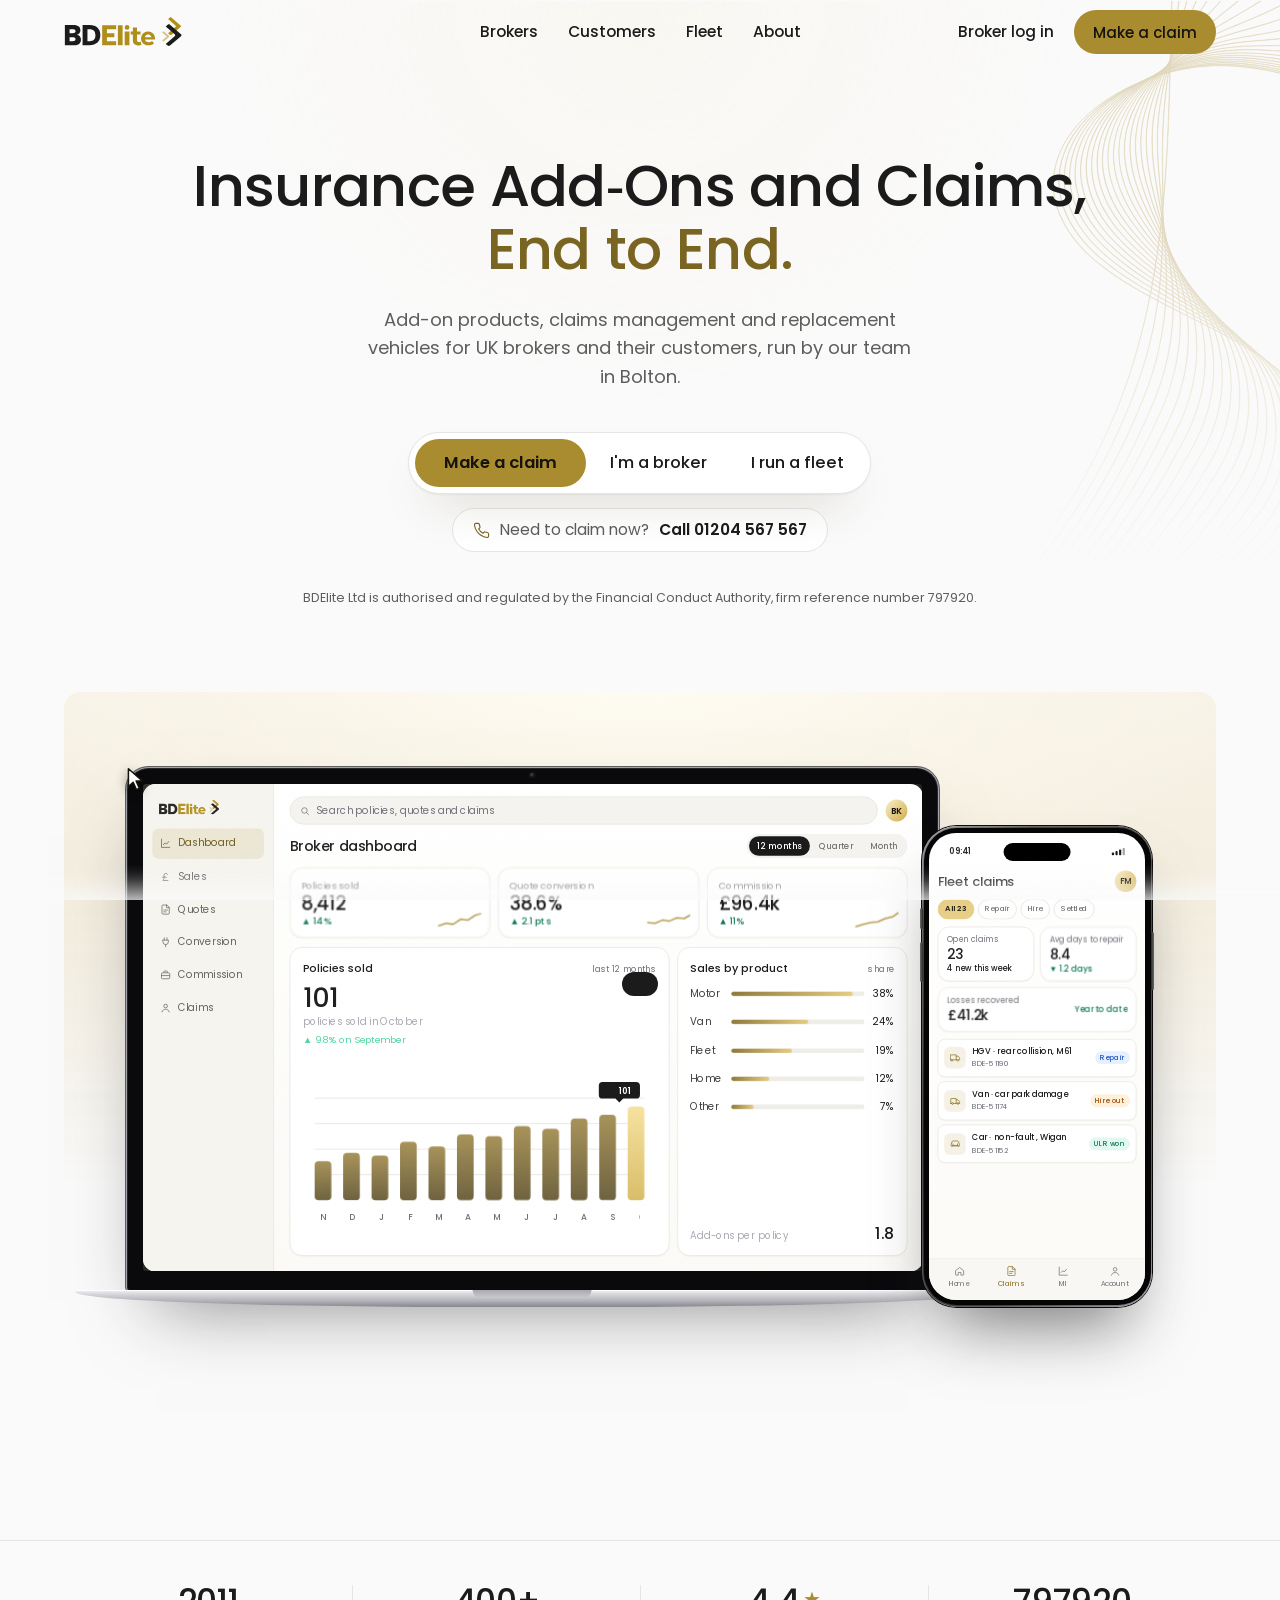
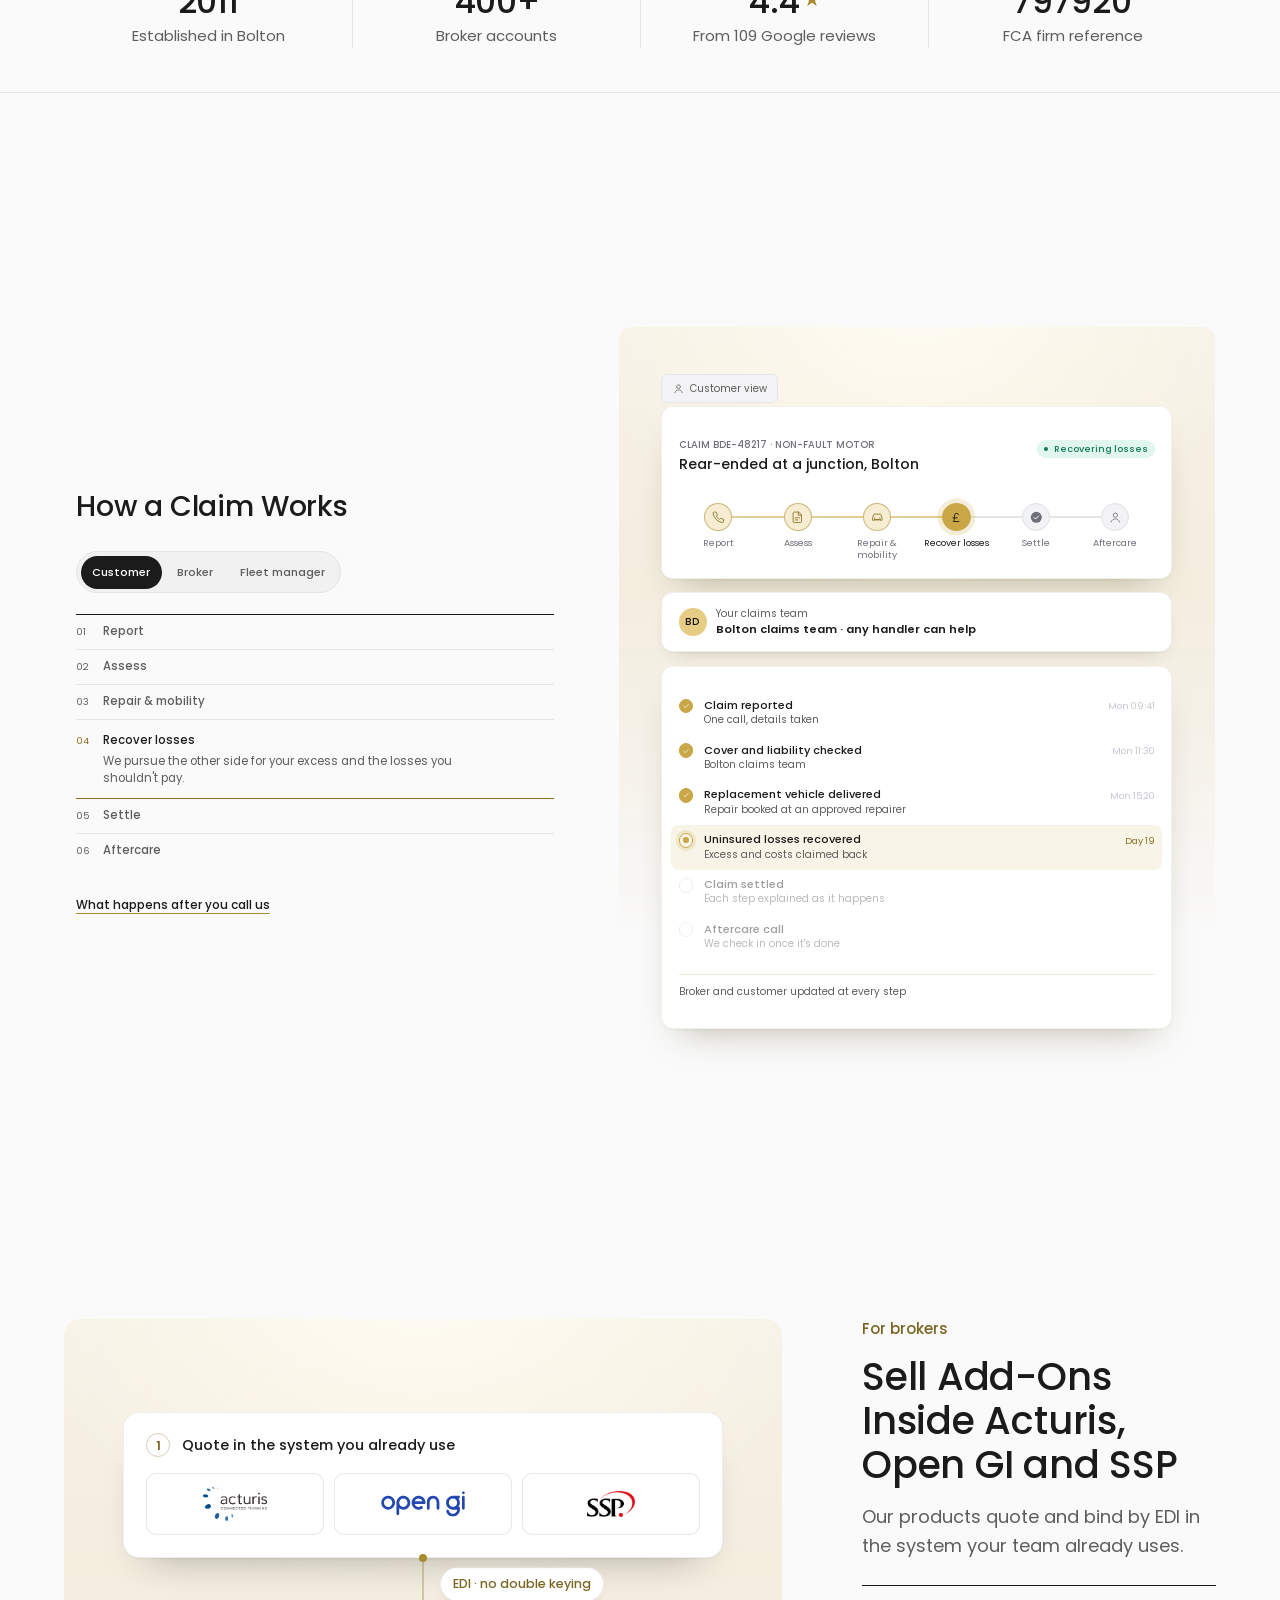
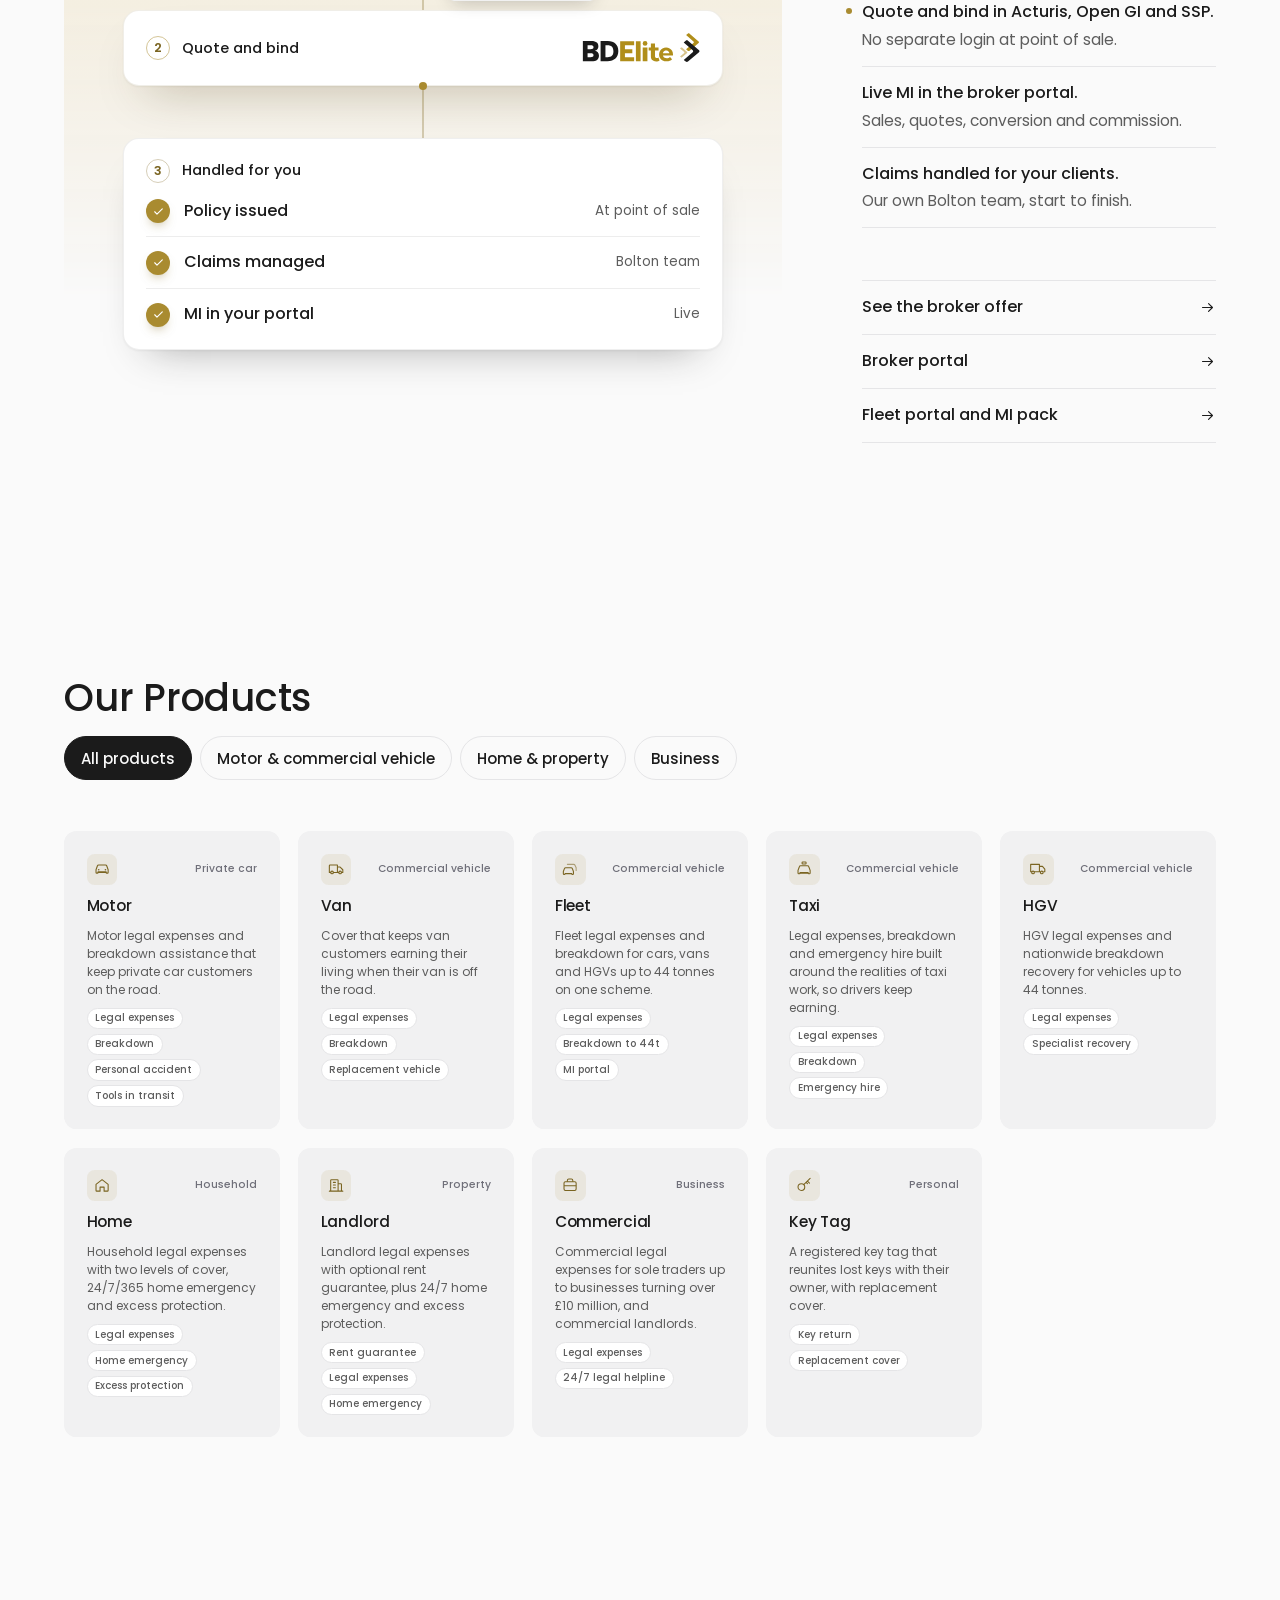
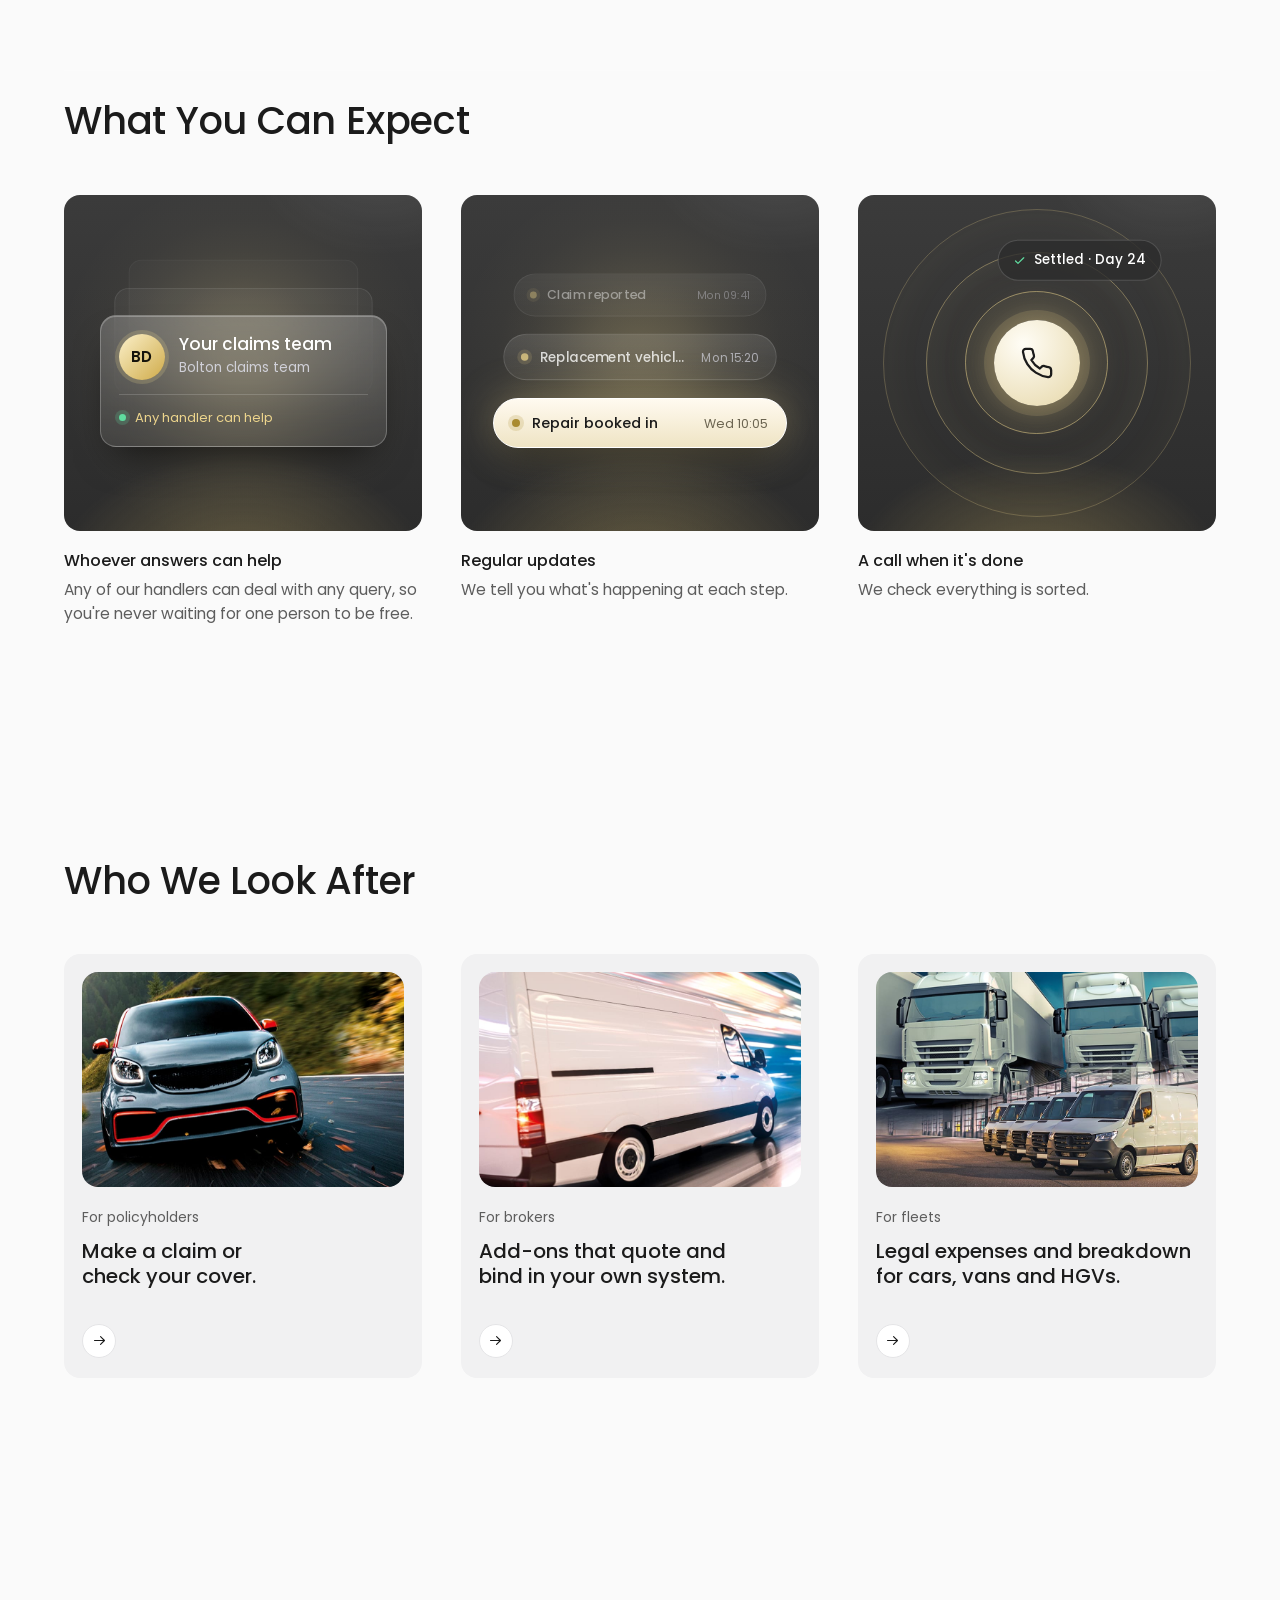
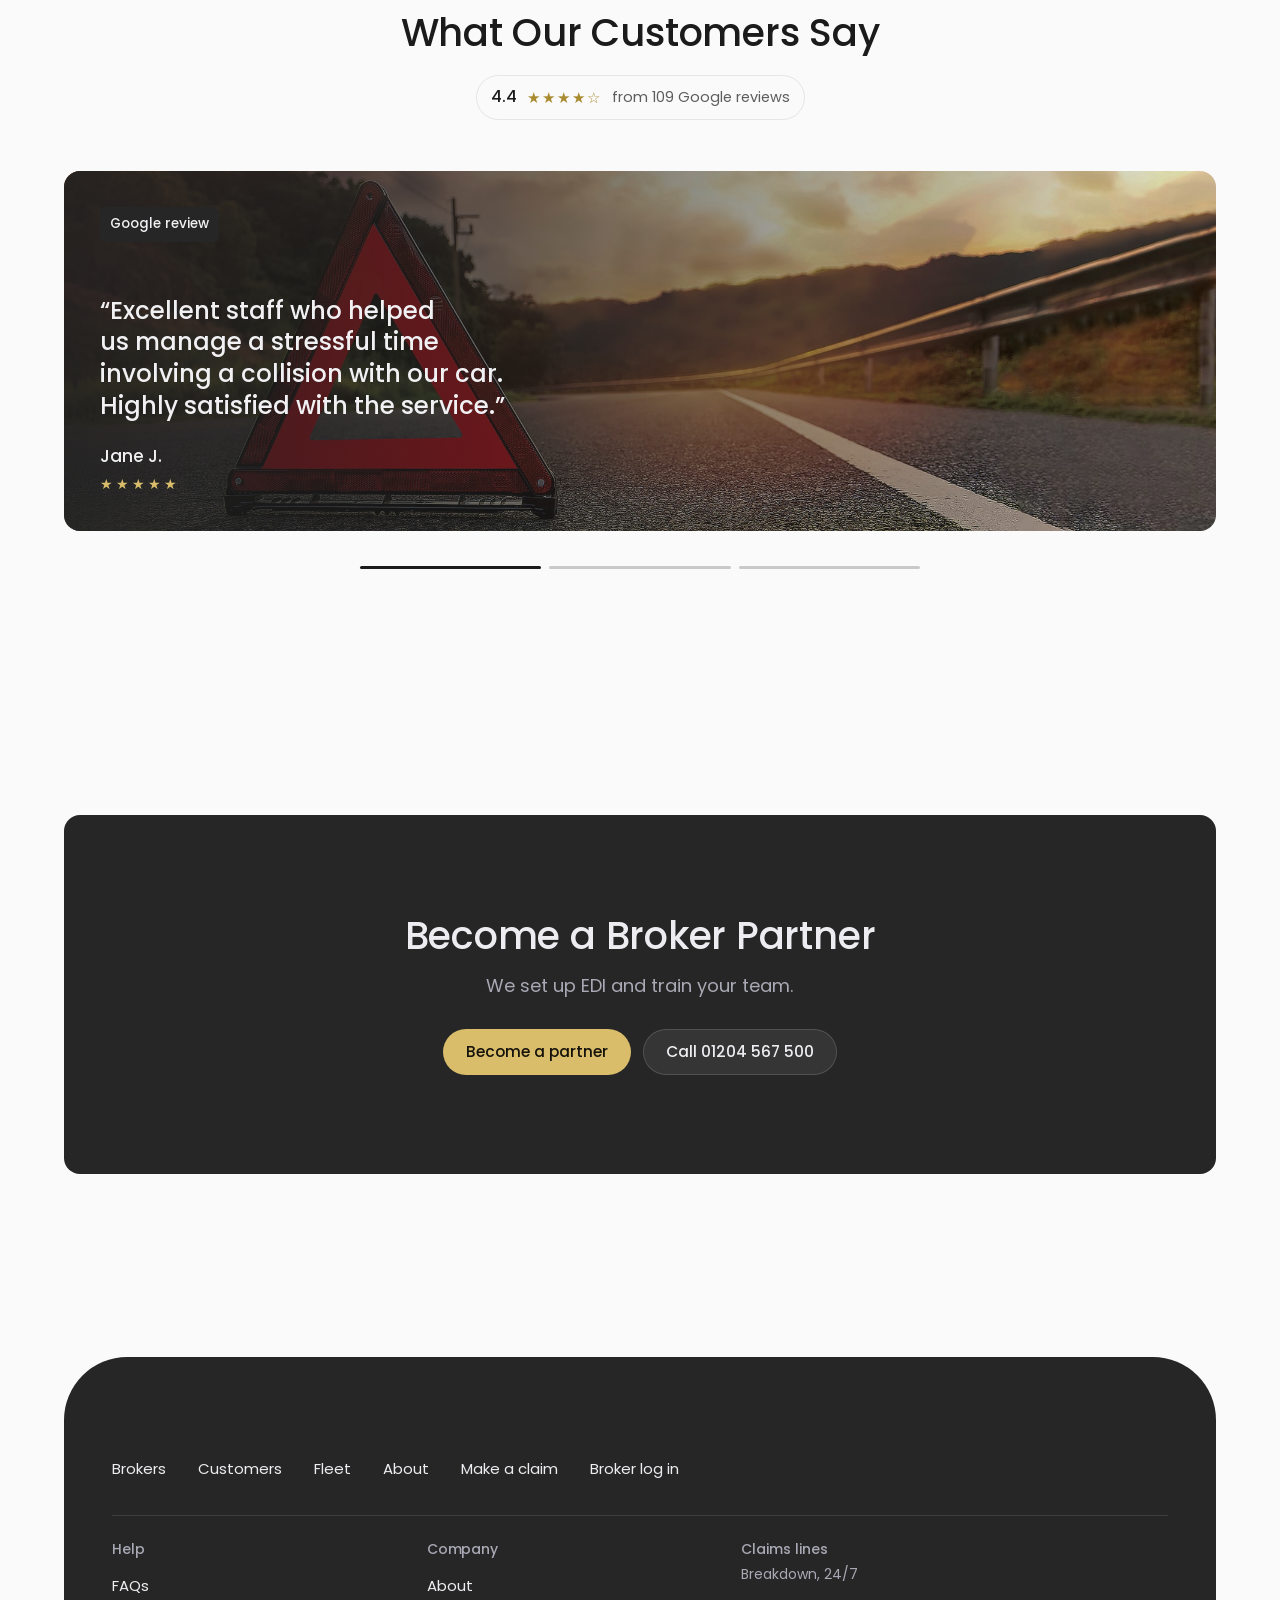
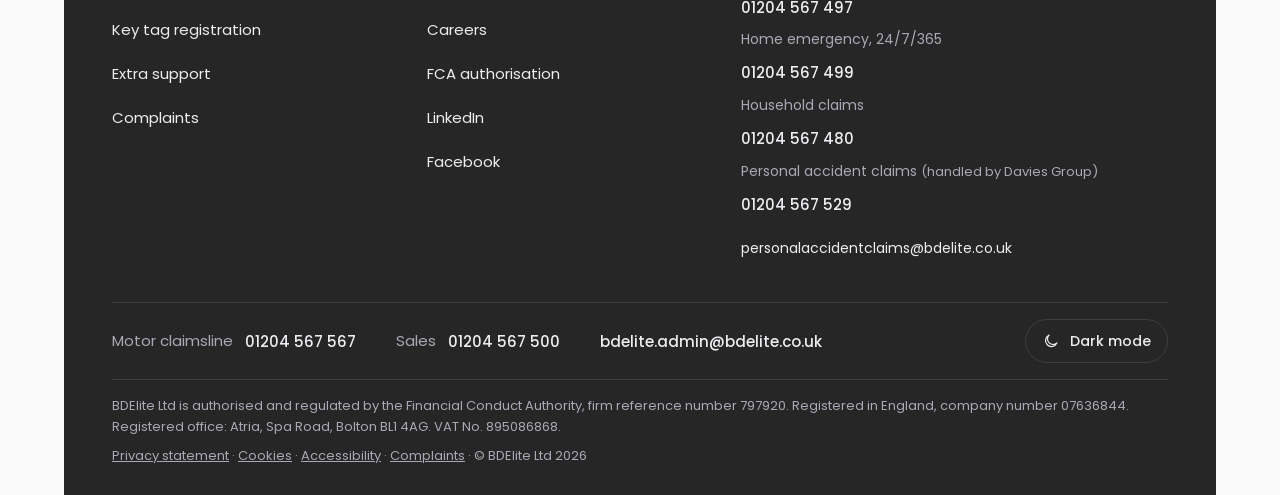
==== commit 7a2c72cd: "Pointers land correctly at every size; desktop 20% smaller; slower, clearer logo shimmer - Demo poin" ====
--- a/index.html
+++ b/index.html
@@ -12,7 +12,7 @@
 <meta property="og:description" content="Legal expenses, breakdown, home emergency and total claims management, sold through UK insurance brokers and handled by our own team in Bolton.">
 <meta property="og:url" content="https://olisabdelite.github.io/bdelite-website-preview/">
 <meta property="og:image" content="https://olisabdelite.github.io/bdelite-website-preview/img/fleet.jpg">
-<script>(function(){var k="bde-theme",v=null;try{v=localStorage.getItem(k)}catch(e){}if(v!=="light"&&v!=="dark")v=matchMedia("(prefers-color-scheme: dark)").matches?"dark":"light";document.documentElement.dataset.theme=v;var d=document.documentElement,q=new URLSearchParams(location.search),h=(q.get("hero")||"b").toLowerCase(),g=(q.get("stage")||"c").toLowerCase();d.classList.add("js");var zf=function(){var z=Math.min(1.5,Math.max(1,innerWidth/1536));d.style.zoom=z>1.005?z.toFixed(3):"";};zf();addEventListener("resize",zf);if(h==="a"||h==="b"||h==="c")d.dataset.hero=h;if(g==="a"||g==="b"||g==="c")d.dataset.stage=g;var t0=Date.now(),seen=null,nav=null;try{seen=sessionStorage.getItem("bde-intro");sessionStorage.setItem("bde-intro","1")}catch(e){}try{nav=performance.getEntriesByType("navigation")[0]}catch(e){}if(!seen||(nav&&nav.type==="reload")){d.classList.add("intro-on");var calm=matchMedia("(prefers-reduced-motion: reduce)").matches,done=false;var go=function(){if(done)return;done=true;setTimeout(function(){var c=document.getElementById("intro");if(!c){d.classList.remove("intro-on");return;}var f=c.querySelector(".intro-logo"),t=document.querySelector("header.site .brand svg");if(!calm&&f&&t){var a=f.getBoundingClientRect(),b=t.getBoundingClientRect();var zz=parseFloat(d.style.zoom)||1;if(b.width>0)f.style.transform="translate("+(b.left-a.left)/zz+"px,"+(b.top-a.top)/zz+"px) scale("+(b.width/a.width)+")";}c.classList.add("out");setTimeout(function(){d.classList.add("intro-reveal");c.classList.add("fade");setTimeout(function(){d.classList.remove("intro-on","intro-reveal");c.parentNode&&c.parentNode.removeChild(c);},calm?0:480);},calm?0:780);},Math.max(0,1100-(Date.now()-t0)));};addEventListener("load",go);setTimeout(go,3000);}})();</script>
+<script>(function(){var k="bde-theme",v=null;try{v=localStorage.getItem(k)}catch(e){}if(v!=="light"&&v!=="dark")v=matchMedia("(prefers-color-scheme: dark)").matches?"dark":"light";document.documentElement.dataset.theme=v;var d=document.documentElement,q=new URLSearchParams(location.search),h=(q.get("hero")||"b").toLowerCase(),g=(q.get("stage")||"c").toLowerCase();d.classList.add("js");var zf=function(){var z=Math.min(1.2,Math.max(1,innerWidth/1920));d.style.zoom=z>1.005?z.toFixed(3):"";};zf();addEventListener("resize",zf);addEventListener("DOMContentLoaded",zf);addEventListener("load",zf);if(h==="a"||h==="b"||h==="c")d.dataset.hero=h;if(g==="a"||g==="b"||g==="c")d.dataset.stage=g;var t0=Date.now(),seen=null,nav=null;try{seen=sessionStorage.getItem("bde-intro");sessionStorage.setItem("bde-intro","1")}catch(e){}try{nav=performance.getEntriesByType("navigation")[0]}catch(e){}if(!seen||(nav&&nav.type==="reload")){d.classList.add("intro-on");var calm=matchMedia("(prefers-reduced-motion: reduce)").matches,done=false;var go=function(){if(done)return;done=true;setTimeout(function(){var c0=document.getElementById("intro"),sh=c0&&c0.querySelector(".intro-shine"),an=sh&&sh.getAnimations&&sh.getAnimations()[0],rest=0;if(!calm&&an&&an.currentTime!=null){rest=2400-(an.currentTime-200)%2400;if(rest>2360)rest=0;}setTimeout(function(){var c=document.getElementById("intro");if(!c){d.classList.remove("intro-on");return;}var f=c.querySelector(".intro-logo"),t=document.querySelector("header.site .brand svg");if(!calm&&f&&t){var a=f.getBoundingClientRect(),b=t.getBoundingClientRect();var zz=parseFloat(d.style.zoom)||1;if(b.width>0)f.style.transform="translate("+(b.left-a.left)/zz+"px,"+(b.top-a.top)/zz+"px) scale("+(b.width/a.width)+")";}c.classList.add("out");setTimeout(function(){d.classList.add("intro-reveal");c.classList.add("fade");setTimeout(function(){d.classList.remove("intro-on","intro-reveal");c.parentNode&&c.parentNode.removeChild(c);},calm?0:480);},calm?0:780);},rest);},Math.max(0,2600-(Date.now()-t0)));};addEventListener("load",go);setTimeout(go,3000);}})();</script>
 <link rel="preconnect" href="https://fonts.googleapis.com">
 <link rel="preconnect" href="https://fonts.gstatic.com" crossorigin>
 <link rel="stylesheet" href="https://fonts.googleapis.com/css2?family=Poppins:wght@400;500;600&display=swap">
@@ -104,10 +104,10 @@
     <defs>
       <filter id="introWhite"><feColorMatrix type="matrix" values="0 0 0 0 1  0 0 0 0 1  0 0 0 0 1  0 0 0 1 0"/></filter>
       <mask id="introMask" maskUnits="userSpaceOnUse" x="-100" y="-100" width="1700" height="600"><use href="#logo" filter="url(#introWhite)"/></mask>
-      <linearGradient id="introShine" x1="0" y1="0" x2="1" y2="0"><stop offset="0" stop-color="#fff8e1" stop-opacity="0"/><stop offset=".5" stop-color="#fff8e1" stop-opacity=".95"/><stop offset="1" stop-color="#fff8e1" stop-opacity="0"/></linearGradient>
+      <linearGradient id="introShine" x1="0" y1="0" x2="1" y2="0"><stop offset="0" stop-color="#fffdf2" stop-opacity="0"/><stop offset=".35" stop-color="#fff6d6" stop-opacity=".55"/><stop offset=".5" stop-color="#ffffff" stop-opacity="1"/><stop offset=".65" stop-color="#fff6d6" stop-opacity=".55"/><stop offset="1" stop-color="#fffdf2" stop-opacity="0"/></linearGradient>
     </defs>
     <use href="#logo"/>
-    <g mask="url(#introMask)"><rect class="intro-shine" x="0" y="-60" width="300" height="500" fill="url(#introShine)"/></g>
+    <g mask="url(#introMask)"><rect class="intro-shine" x="0" y="-60" width="420" height="500" fill="url(#introShine)"/></g>
   </svg>
 </div>
 <header class="site">
--- a/site.css
+++ b/site.css
@@ -3493,8 +3493,9 @@
 /* the cover stays solid while the logo glides, and only fades once the logo has landed */
 html.intro-on #intro.fade{background-color:transparent;transition:background-color .45s ease-out}
 #intro .intro-logo{width:clamp(200px,30vw,340px);height:auto;display:block;transform-origin:0 0;transition:transform .75s cubic-bezier(.65,0,.35,1)}
-#intro .intro-shine{animation:introShine 1.2s cubic-bezier(.45,0,.25,1) infinite}
-@keyframes introShine{from{transform:translateX(-450px) skewX(-18deg)}to{transform:translateX(1750px) skewX(-18deg)}}
+/* one sweep takes 2.4s, starting 0.2s after the logo appears; the logo always waits for a sweep to finish before it moves */
+#intro .intro-shine{animation:introShine 2.4s cubic-bezier(.45,.05,.35,1) .2s infinite;transform:translateX(-560px) skewX(-18deg)}
+@keyframes introShine{from{transform:translateX(-560px) skewX(-18deg)}to{transform:translateX(1700px) skewX(-18deg)}}
 #intro.out .intro-shine{animation:none;opacity:0}
 /* the top-bar logo stays hidden until the moving logo lands exactly on it */
 html.intro-on:not(.intro-reveal) header.site .brand svg{visibility:hidden}
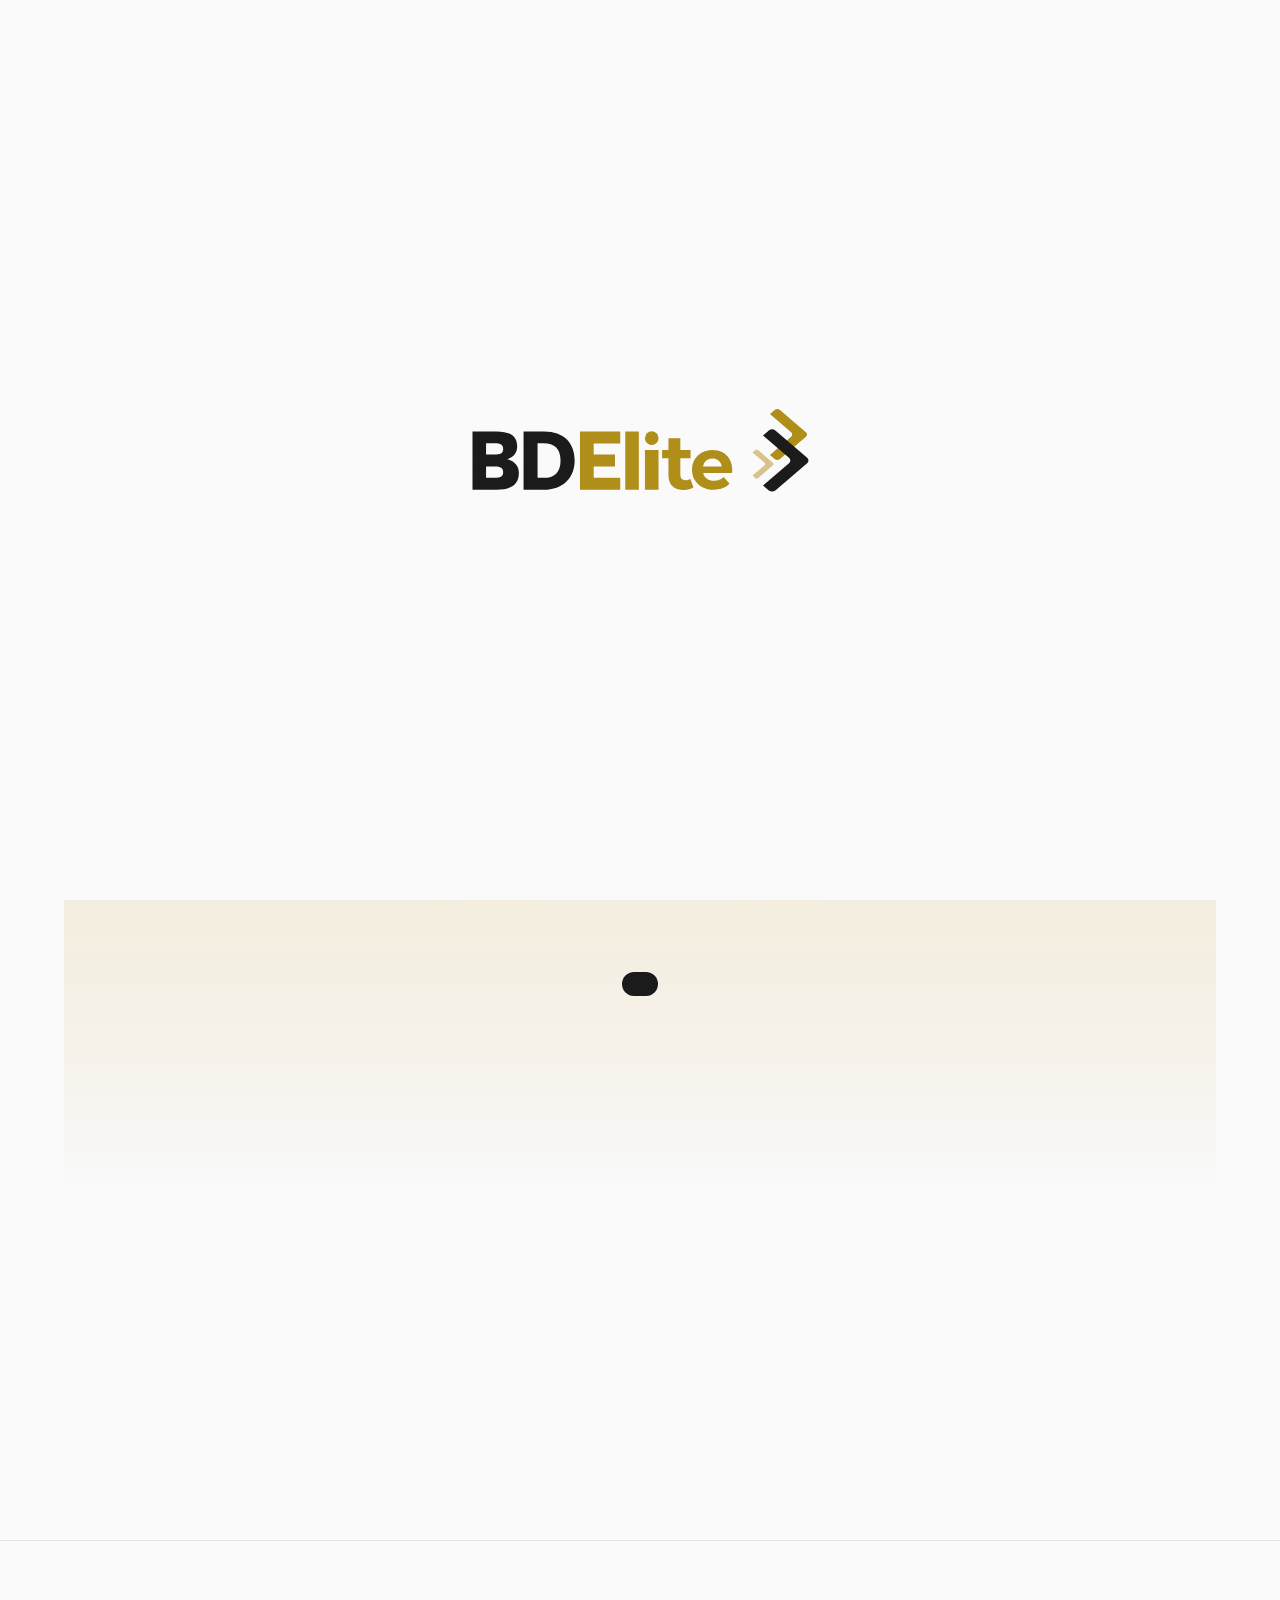
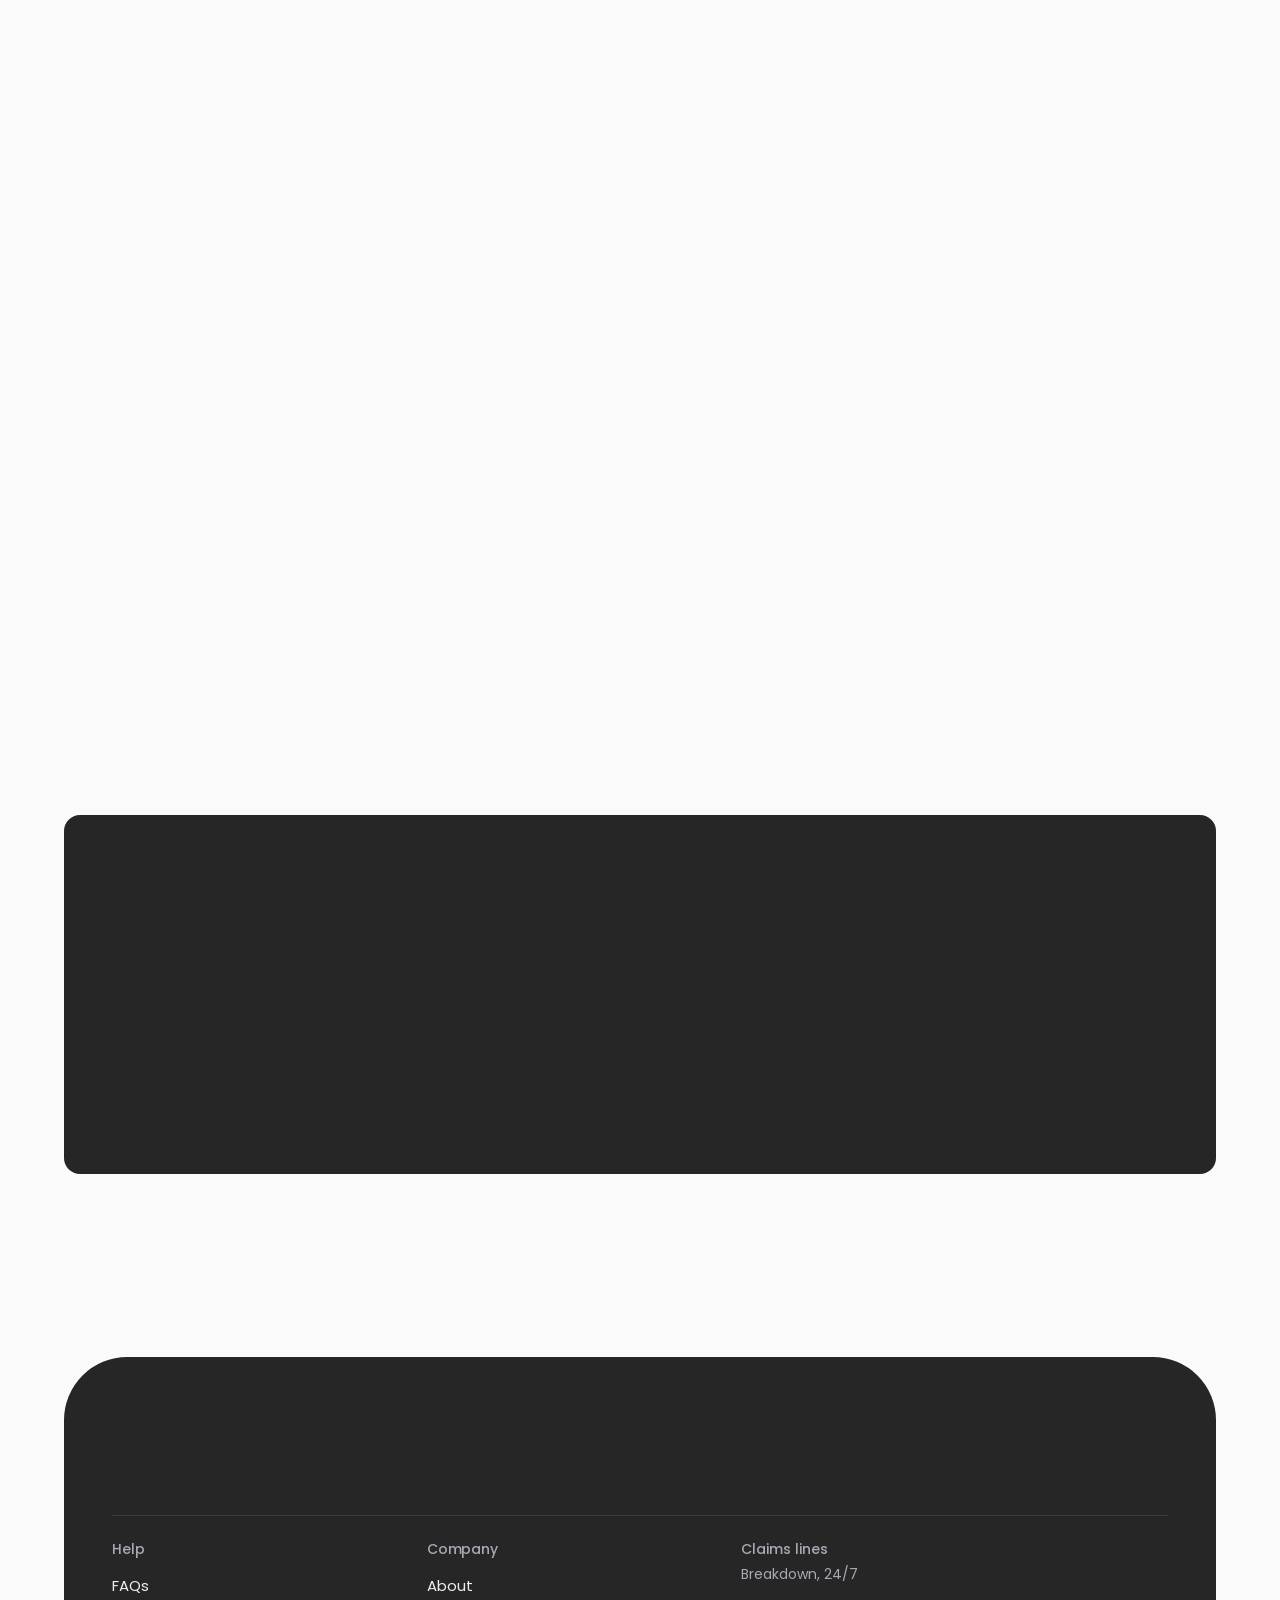
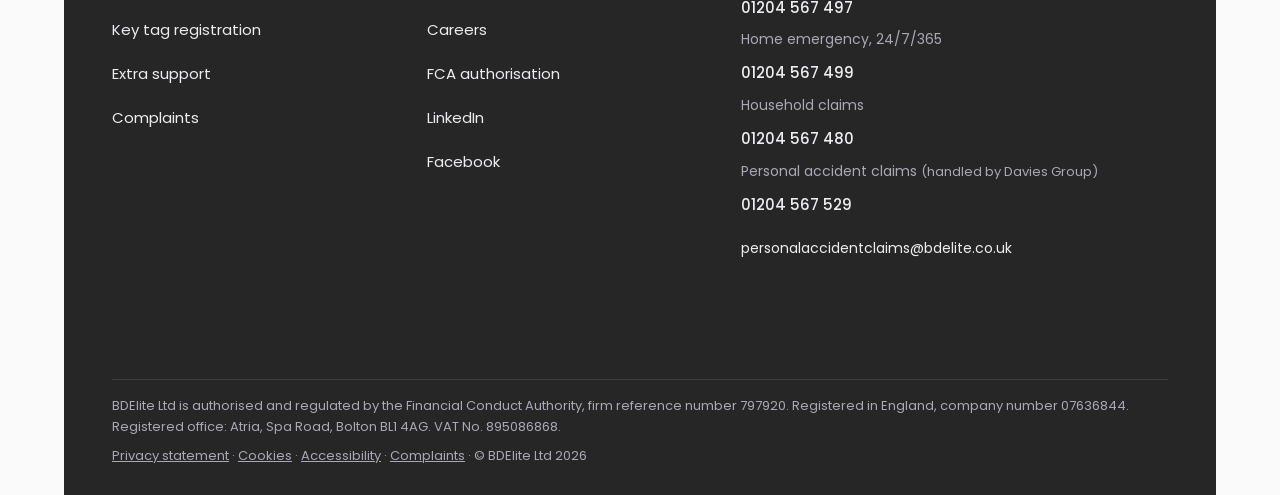
==== commit 3fa8835e: "Logo intro timing follows the shimmer - The logo glides up a short beat after a full shimmer sweep h" ====
--- a/index.html
+++ b/index.html
@@ -12,7 +12,7 @@
 <meta property="og:description" content="Legal expenses, breakdown, home emergency and total claims management, sold through UK insurance brokers and handled by our own team in Bolton.">
 <meta property="og:url" content="https://olisabdelite.github.io/bdelite-website-preview/">
 <meta property="og:image" content="https://olisabdelite.github.io/bdelite-website-preview/img/fleet.jpg">
-<script>(function(){var k="bde-theme",v=null;try{v=localStorage.getItem(k)}catch(e){}if(v!=="light"&&v!=="dark")v=matchMedia("(prefers-color-scheme: dark)").matches?"dark":"light";document.documentElement.dataset.theme=v;var d=document.documentElement,q=new URLSearchParams(location.search),h=(q.get("hero")||"b").toLowerCase(),g=(q.get("stage")||"c").toLowerCase();d.classList.add("js");var zf=function(){var z=Math.min(1.2,Math.max(1,innerWidth/1920));d.style.zoom=z>1.005?z.toFixed(3):"";};zf();addEventListener("resize",zf);addEventListener("DOMContentLoaded",zf);addEventListener("load",zf);if(h==="a"||h==="b"||h==="c")d.dataset.hero=h;if(g==="a"||g==="b"||g==="c")d.dataset.stage=g;var t0=Date.now(),seen=null,nav=null;try{seen=sessionStorage.getItem("bde-intro");sessionStorage.setItem("bde-intro","1")}catch(e){}try{nav=performance.getEntriesByType("navigation")[0]}catch(e){}if(!seen||(nav&&nav.type==="reload")){d.classList.add("intro-on");var calm=matchMedia("(prefers-reduced-motion: reduce)").matches,done=false;var go=function(){if(done)return;done=true;setTimeout(function(){var c0=document.getElementById("intro"),sh=c0&&c0.querySelector(".intro-shine"),an=sh&&sh.getAnimations&&sh.getAnimations()[0],rest=0;if(!calm&&an&&an.currentTime!=null){rest=2400-(an.currentTime-200)%2400;if(rest>2360)rest=0;}setTimeout(function(){var c=document.getElementById("intro");if(!c){d.classList.remove("intro-on");return;}var f=c.querySelector(".intro-logo"),t=document.querySelector("header.site .brand svg");if(!calm&&f&&t){var a=f.getBoundingClientRect(),b=t.getBoundingClientRect();var zz=parseFloat(d.style.zoom)||1;if(b.width>0)f.style.transform="translate("+(b.left-a.left)/zz+"px,"+(b.top-a.top)/zz+"px) scale("+(b.width/a.width)+")";}c.classList.add("out");setTimeout(function(){d.classList.add("intro-reveal");c.classList.add("fade");setTimeout(function(){d.classList.remove("intro-on","intro-reveal");c.parentNode&&c.parentNode.removeChild(c);},calm?0:480);},calm?0:780);},rest);},Math.max(0,2600-(Date.now()-t0)));};addEventListener("load",go);setTimeout(go,3000);}})();</script>
+<script>(function(){var k="bde-theme",v=null;try{v=localStorage.getItem(k)}catch(e){}if(v!=="light"&&v!=="dark")v=matchMedia("(prefers-color-scheme: dark)").matches?"dark":"light";document.documentElement.dataset.theme=v;var d=document.documentElement,q=new URLSearchParams(location.search),h=(q.get("hero")||"b").toLowerCase(),g=(q.get("stage")||"c").toLowerCase();d.classList.add("js");var zf=function(){var z=Math.min(1.2,Math.max(1,innerWidth/1920));d.style.zoom=z>1.005?z.toFixed(3):"";};zf();addEventListener("resize",zf);addEventListener("DOMContentLoaded",zf);addEventListener("load",zf);if(h==="a"||h==="b"||h==="c")d.dataset.hero=h;if(g==="a"||g==="b"||g==="c")d.dataset.stage=g;var t0=Date.now(),seen=null,nav=null;try{seen=sessionStorage.getItem("bde-intro");sessionStorage.setItem("bde-intro","1")}catch(e){}try{nav=performance.getEntriesByType("navigation")[0]}catch(e){}if(!seen||(nav&&nav.type==="reload")){d.classList.add("intro-on");var calm=matchMedia("(prefers-reduced-motion: reduce)").matches,done=false,loaded=false,sweeps=0;var go=function(){if(done)return;done=true;setTimeout(function(){var c=document.getElementById("intro");if(!c){d.classList.remove("intro-on");return;}var f=c.querySelector(".intro-logo"),t=document.querySelector("header.site .brand svg");if(!calm&&f&&t){var a=f.getBoundingClientRect(),b=t.getBoundingClientRect();var zz=parseFloat(d.style.zoom)||1;if(b.width>0)f.style.transform="translate("+(b.left-a.left)/zz+"px,"+(b.top-a.top)/zz+"px) scale("+(b.width/a.width)+")";}c.classList.add("out");setTimeout(function(){d.classList.add("intro-reveal");c.classList.add("fade");setTimeout(function(){d.classList.remove("intro-on","intro-reveal");c.parentNode&&c.parentNode.removeChild(c);},calm?0:480);},calm?0:780);},calm?0:150);};addEventListener("load",function(){loaded=true;if(calm)go();});document.addEventListener("animationiteration",function(e){if(e.animationName!=="introShine")return;sweeps++;if(loaded||sweeps>=2)go();},true);setTimeout(go,7000);}})();</script>
 <link rel="preconnect" href="https://fonts.googleapis.com">
 <link rel="preconnect" href="https://fonts.gstatic.com" crossorigin>
 <link rel="stylesheet" href="https://fonts.googleapis.com/css2?family=Poppins:wght@400;500;600&display=swap">
